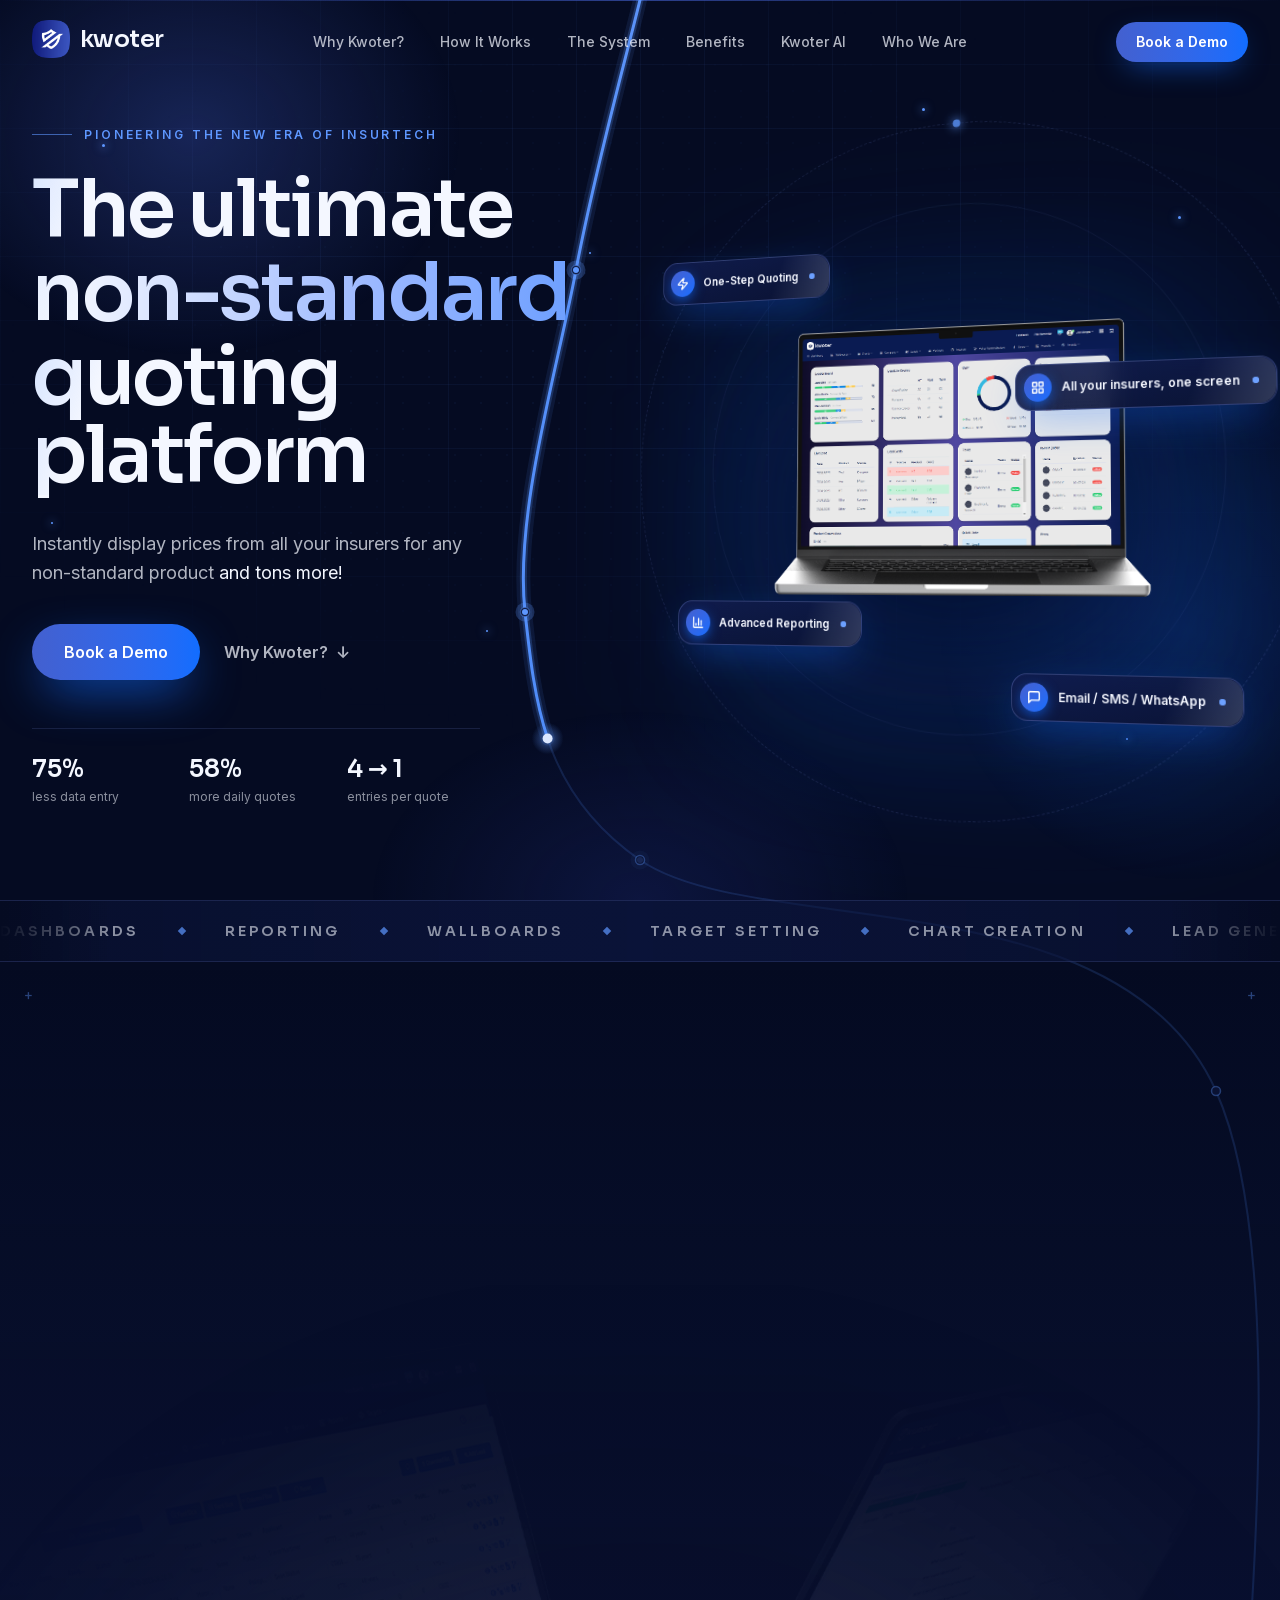
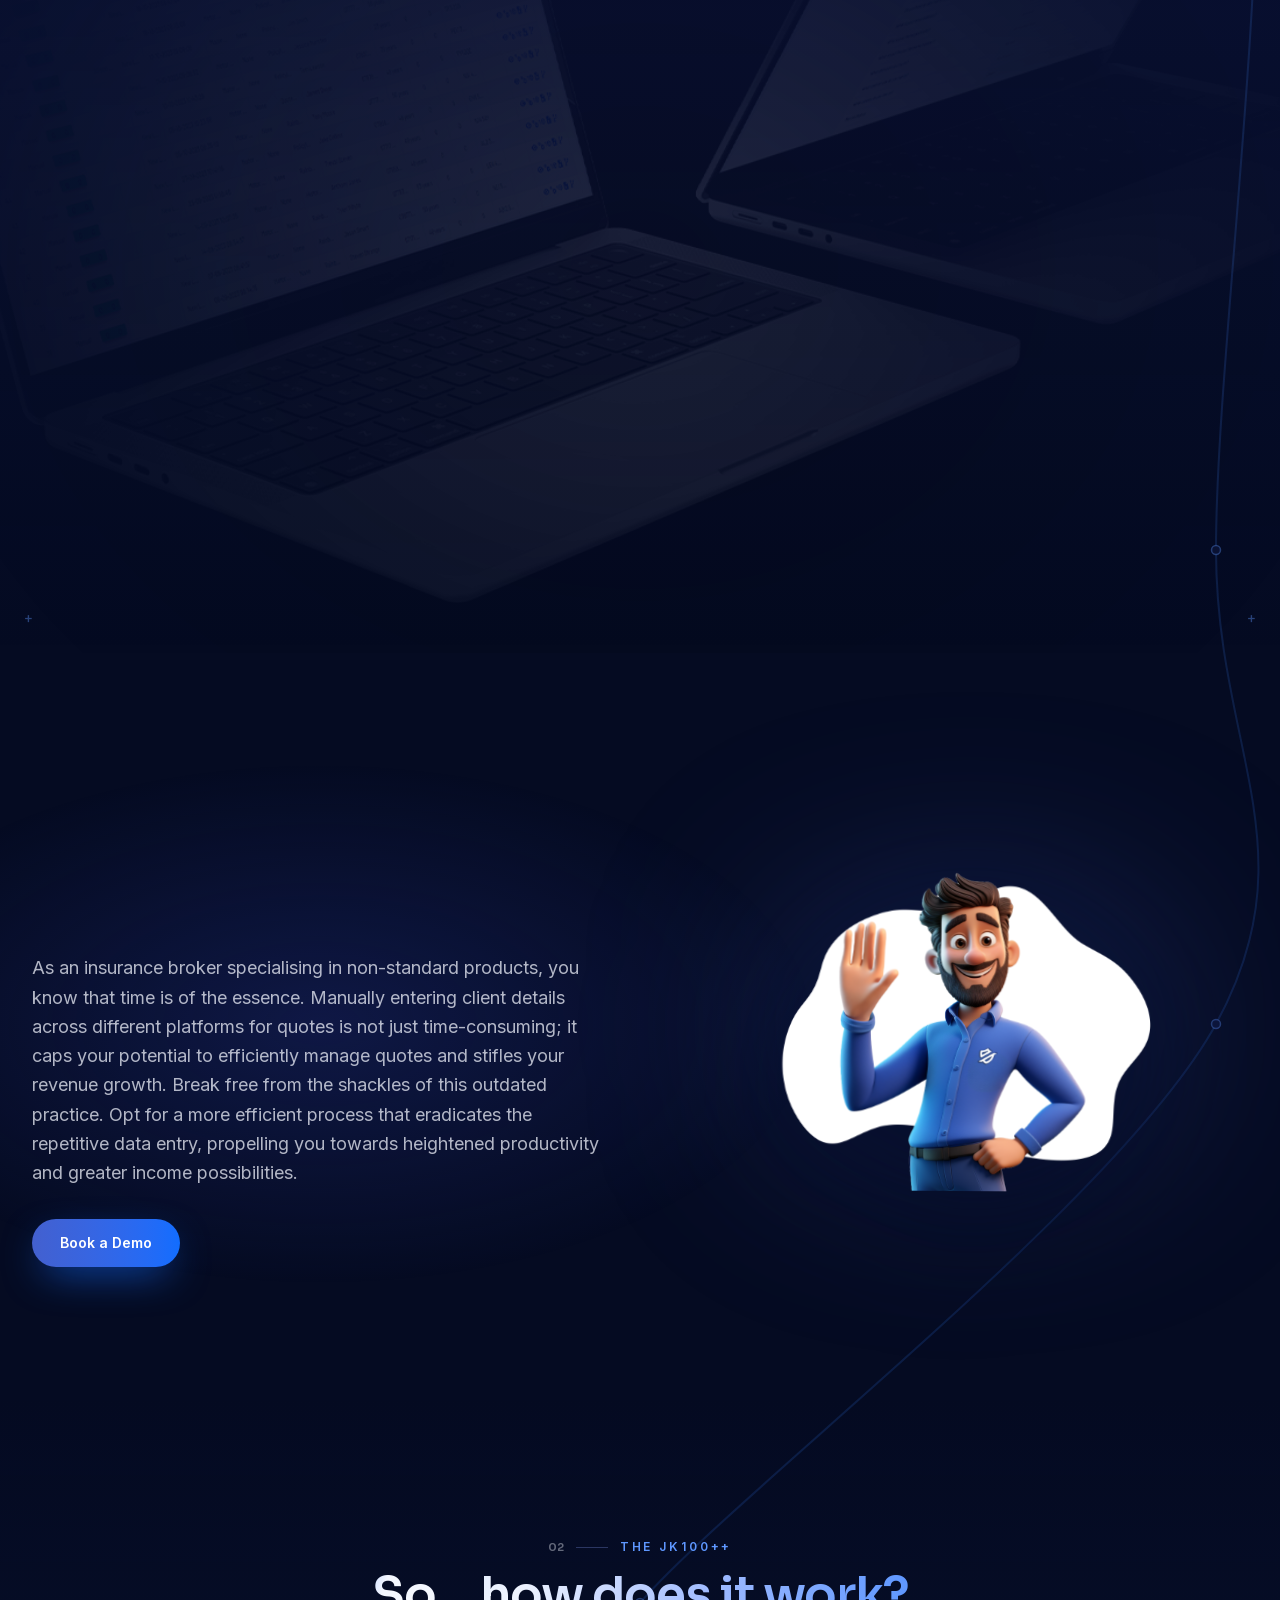
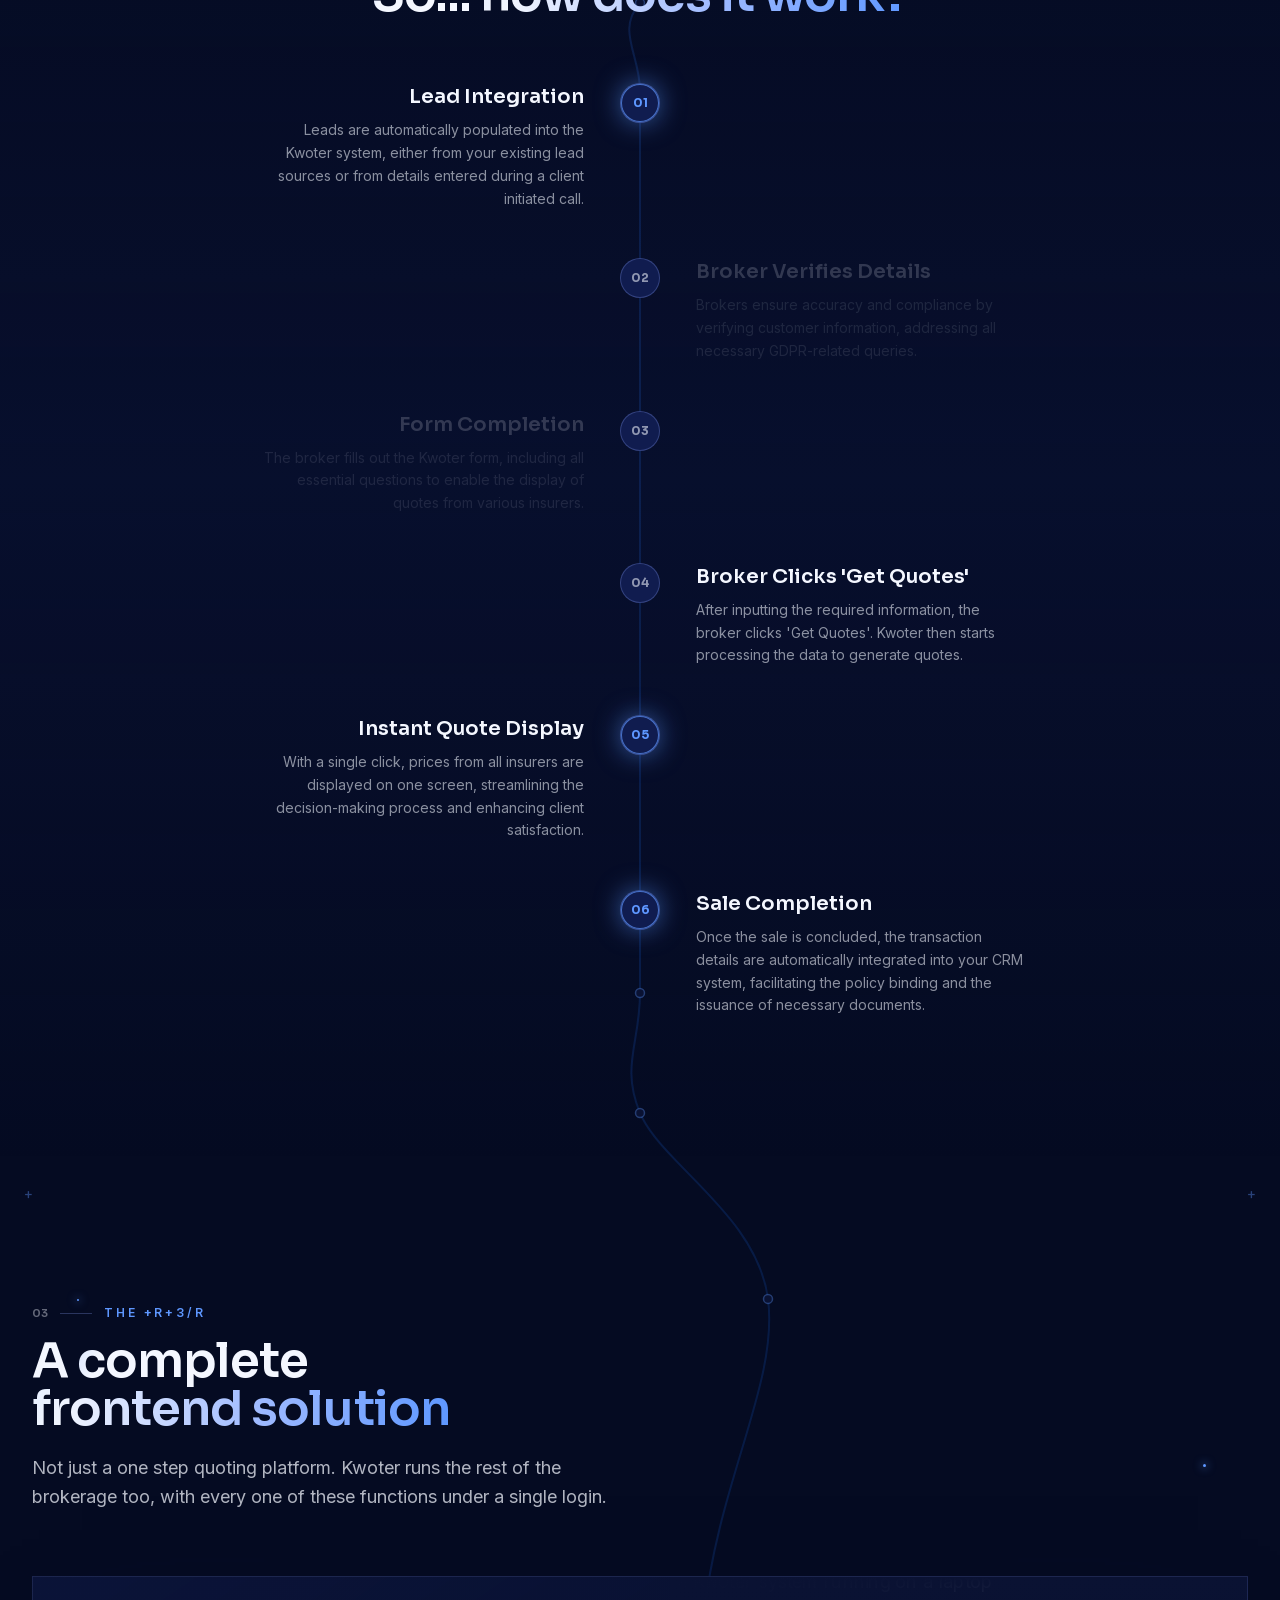
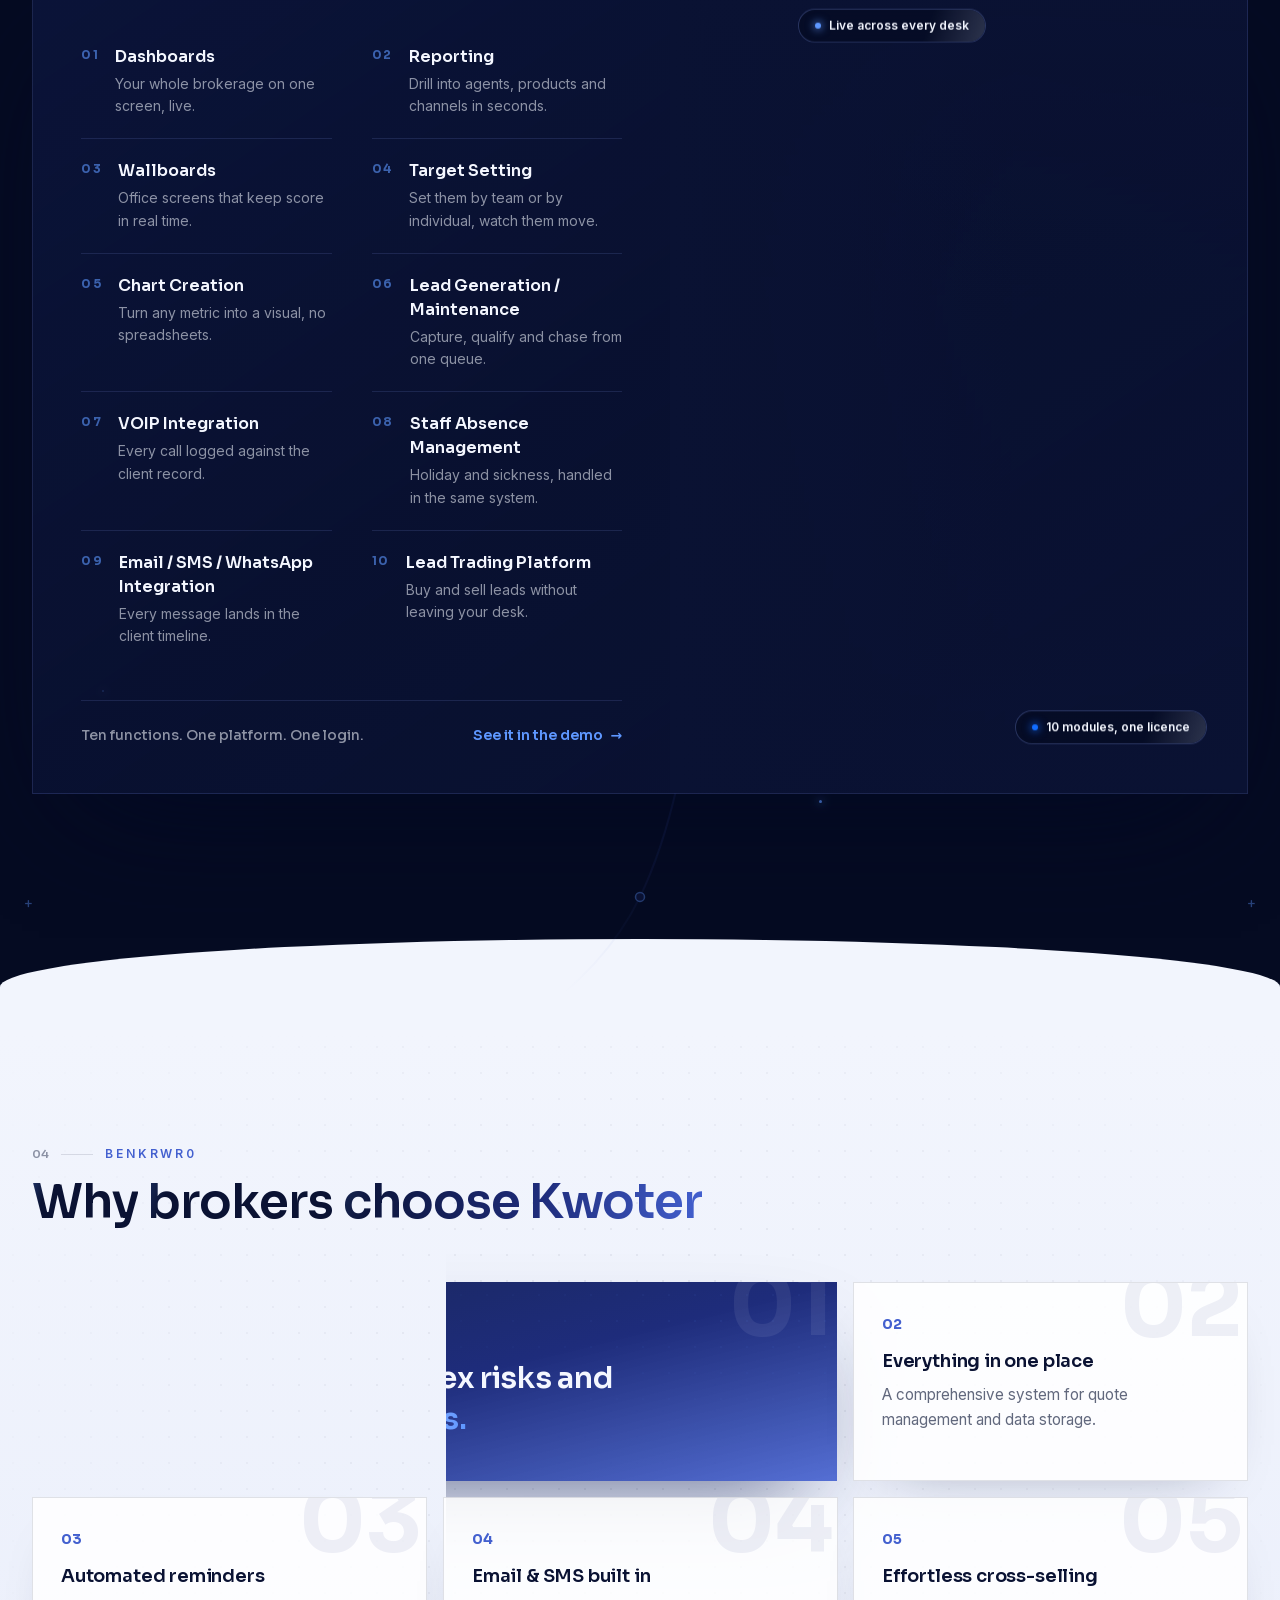
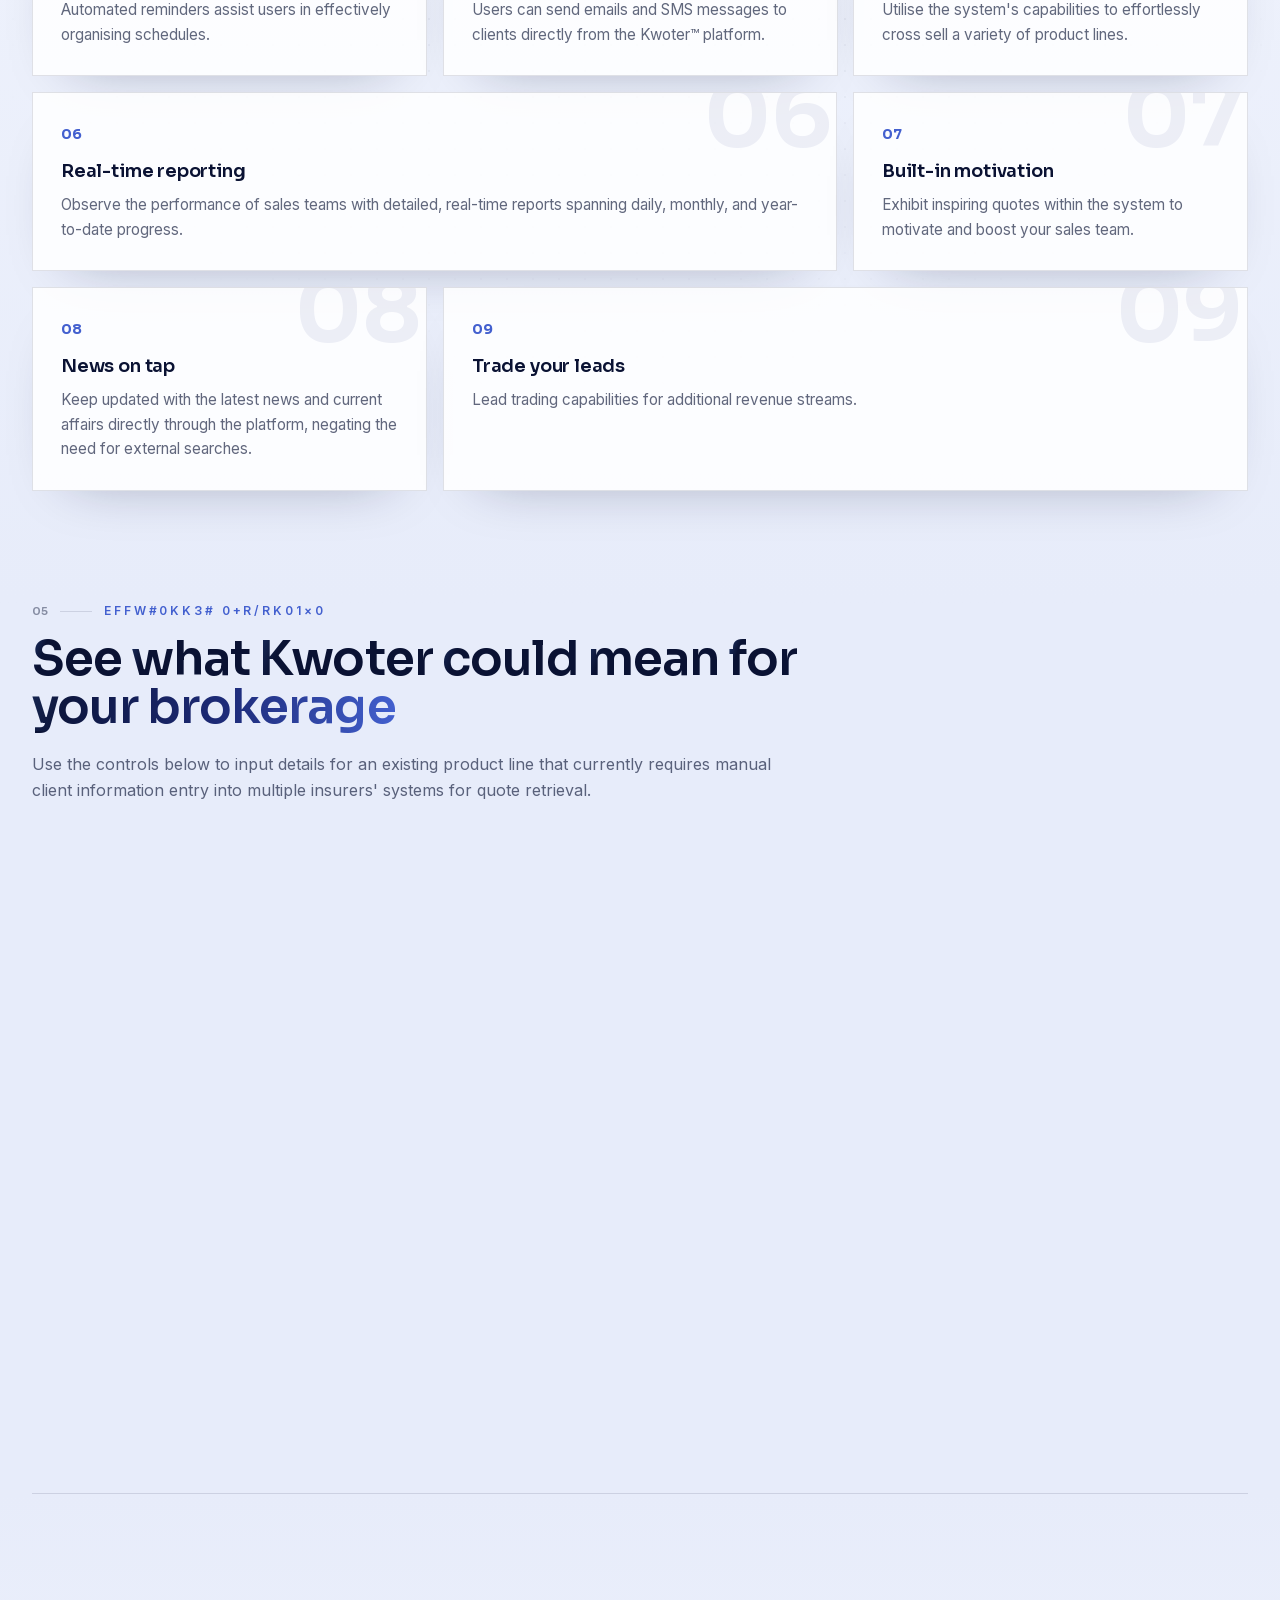
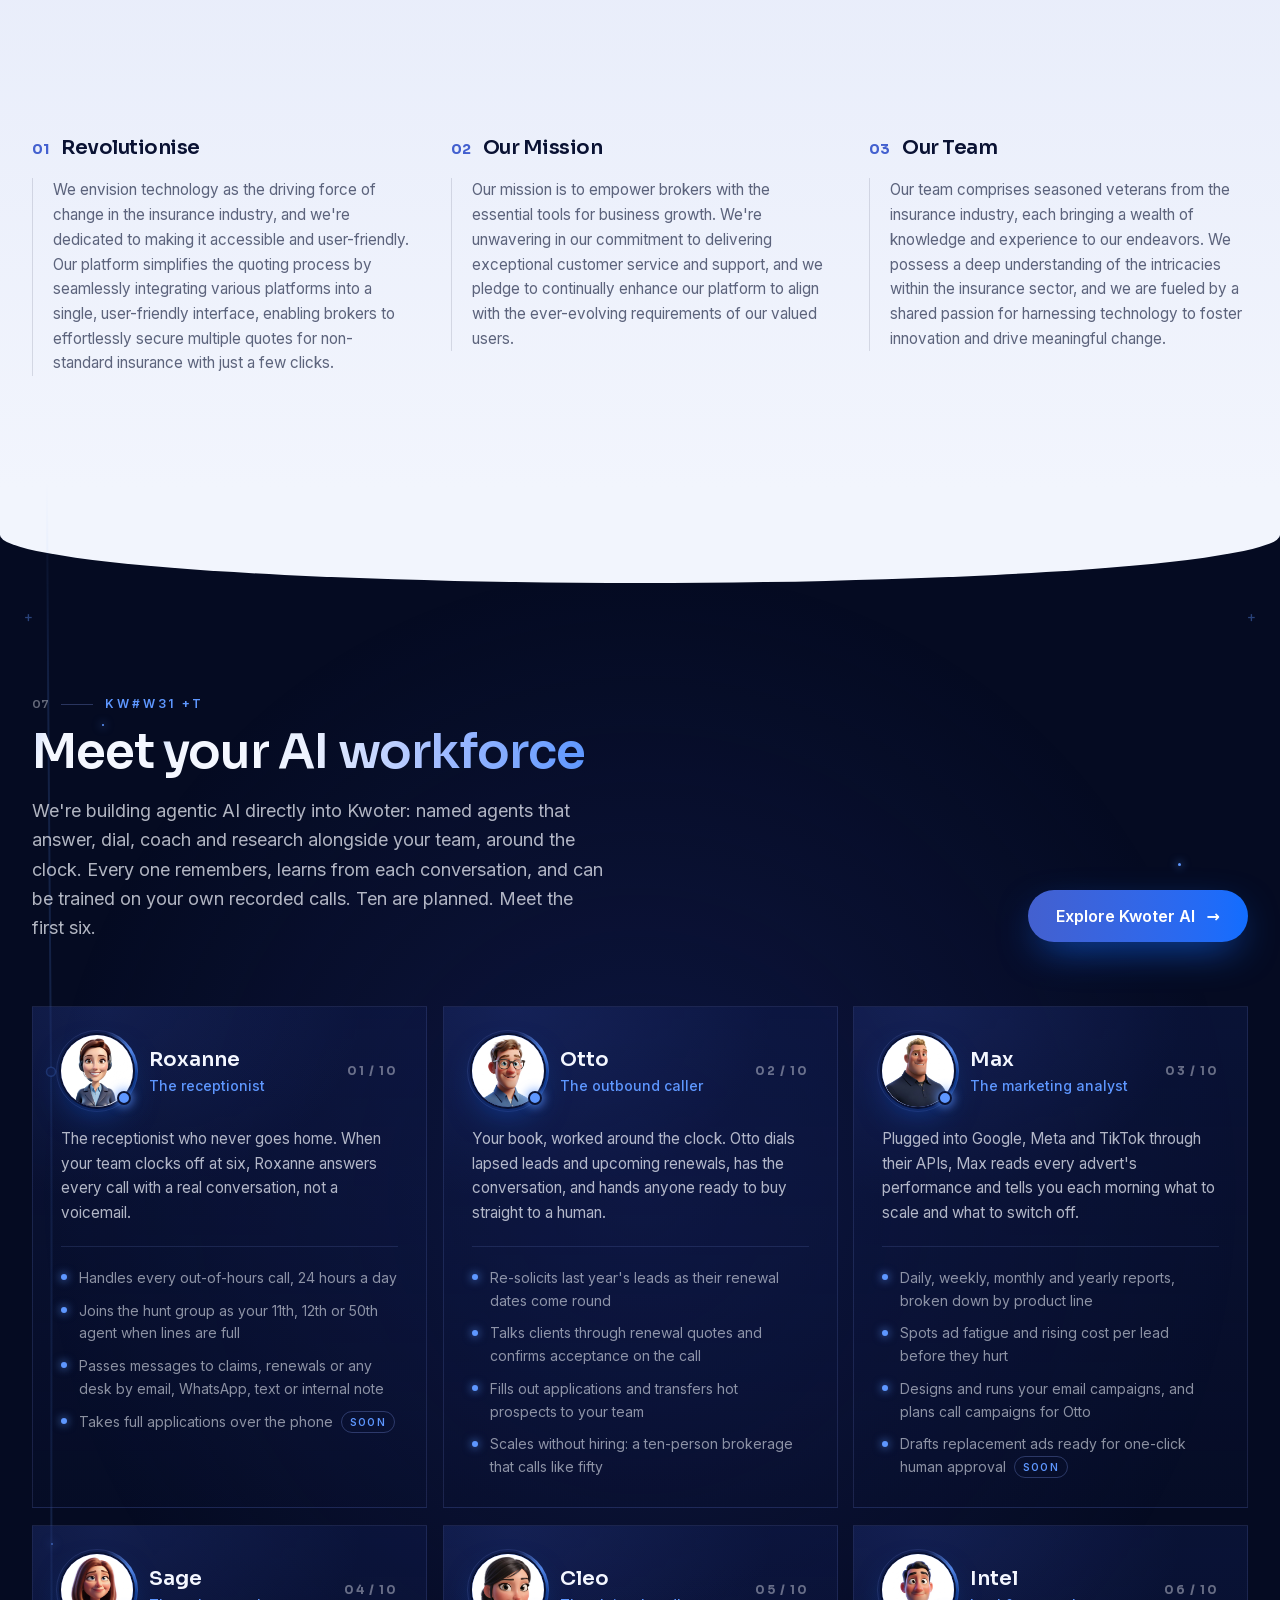
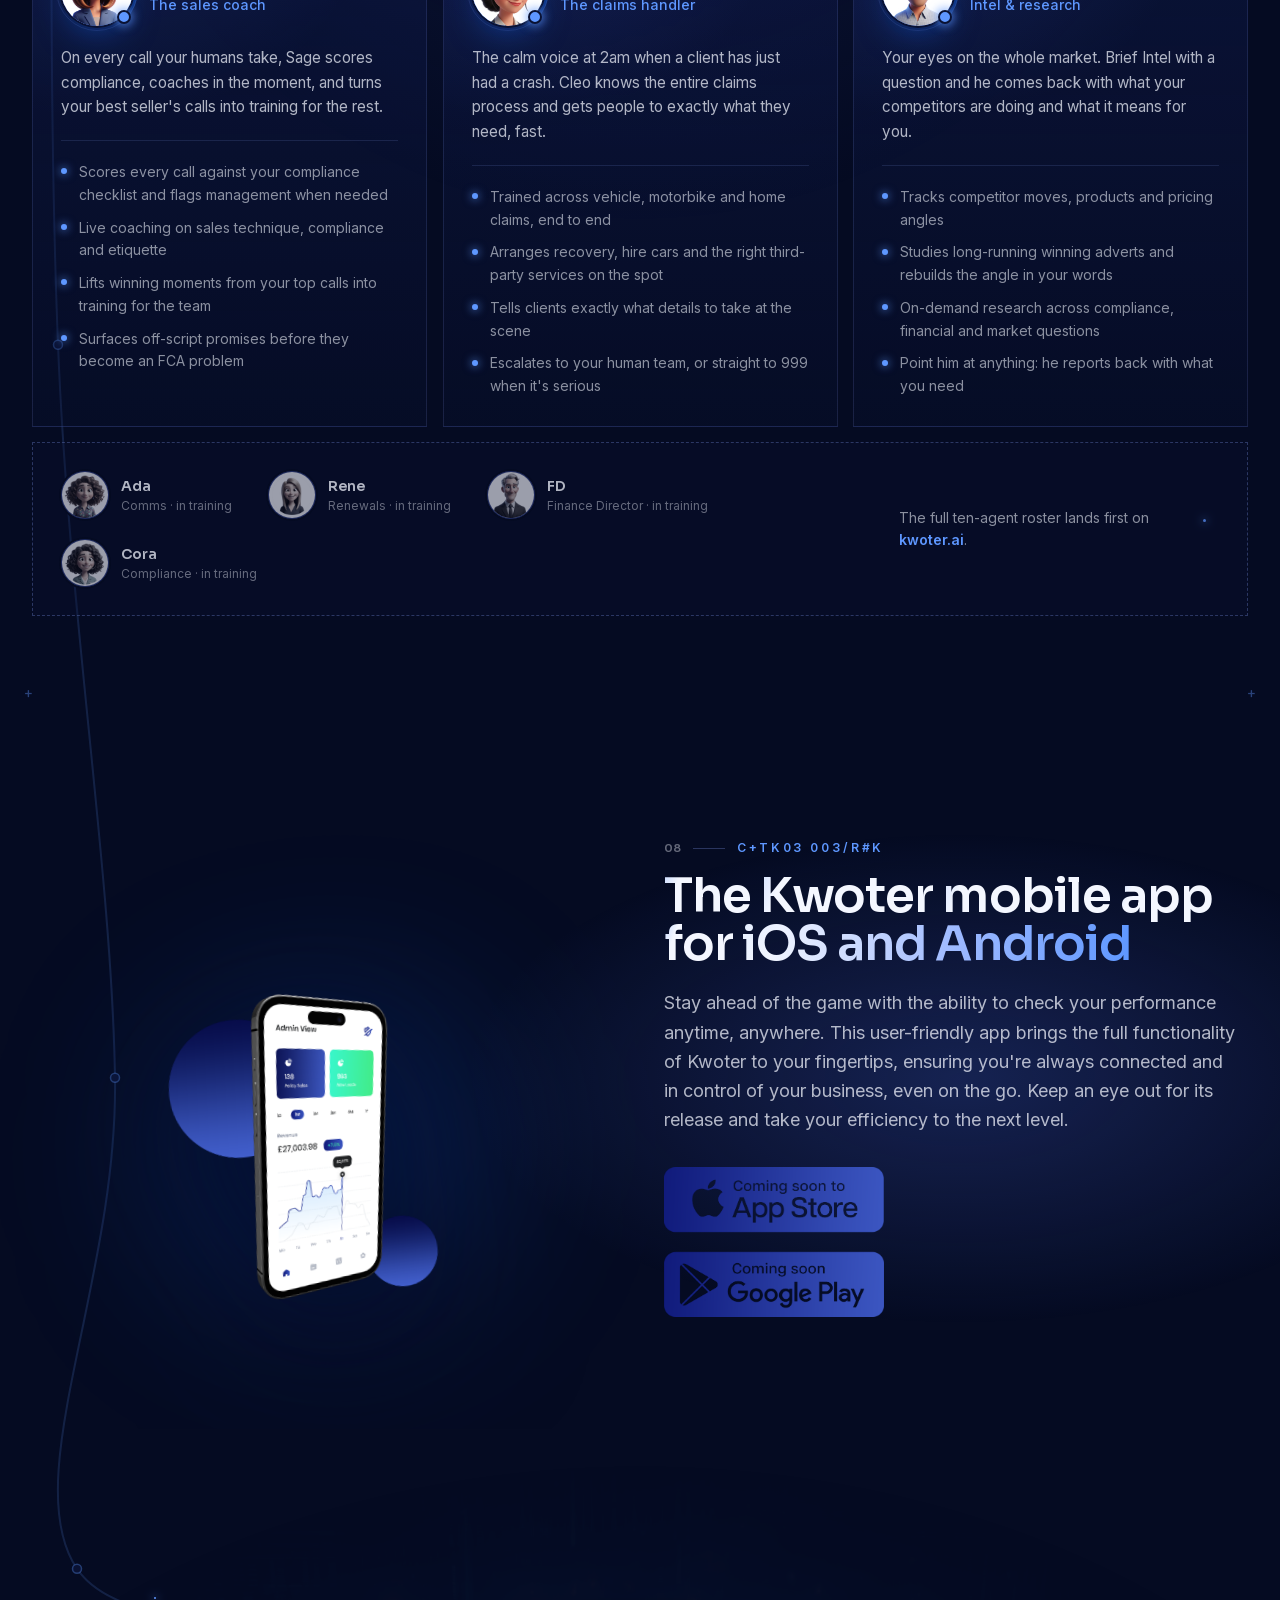
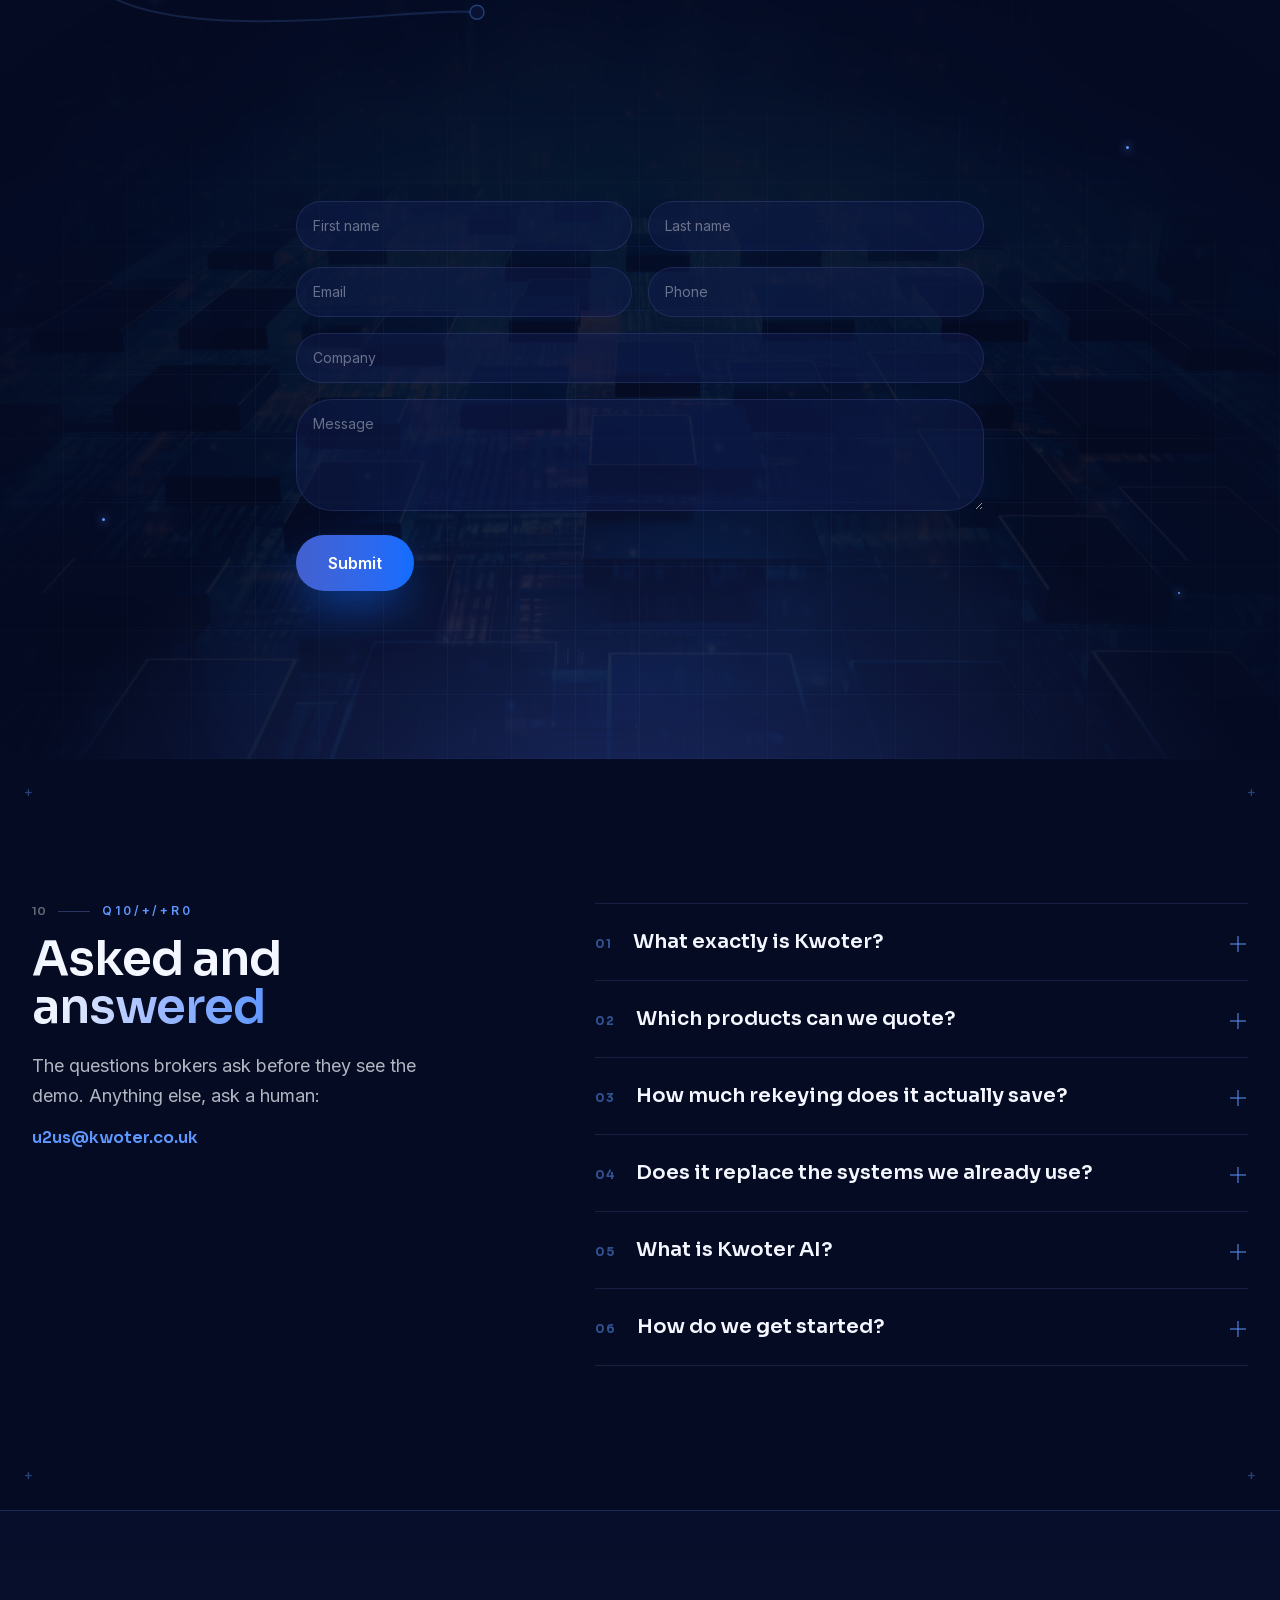
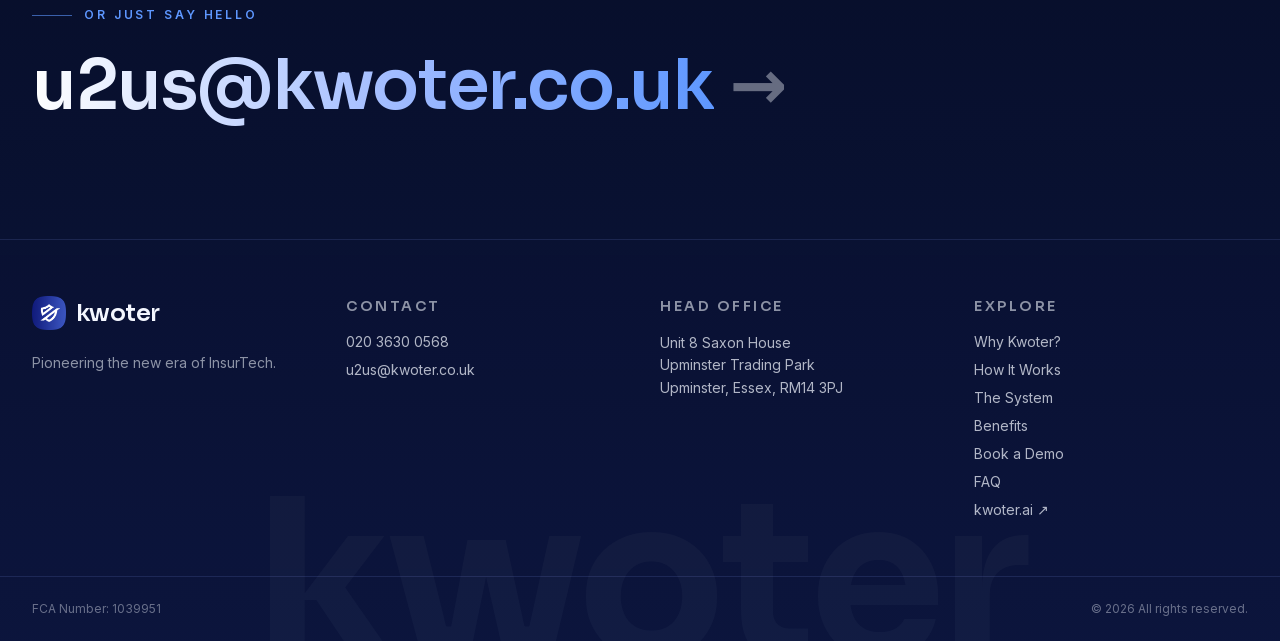
==== index.html @ 4e18cd59 "kwoter.co.uk production (root, custom domain)" ====
<!DOCTYPE html><!--wWCqx_oUIjmPUv8nlWE63--><html lang="en-GB" class="__variable_f367f3 __variable_ce197d"><head><meta charSet="utf-8"/><meta name="viewport" content="width=device-width, initial-scale=1"/><link rel="preload" href="/_next/static/media/e4af272ccee01ff0-s.p.woff2" as="font" crossorigin="" type="font/woff2"/><link rel="preload" href="/_next/static/media/f3f7e95f2dbc4fe4-s.p.woff2" as="font" crossorigin="" type="font/woff2"/><link rel="preload" as="image" href="/media/kwoter-mark.png"/><link rel="preload" as="image" href="/media/macbook-dashboard.png"/><link rel="preload" as="image" href="/avatars/roxanne.jpg"/><link rel="preload" as="image" href="/avatars/otto.jpg"/><link rel="preload" as="image" href="/avatars/max.jpg"/><link rel="preload" as="image" href="/avatars/sage.jpg"/><link rel="preload" as="image" href="/avatars/cleo.jpg"/><link rel="preload" as="image" href="/avatars/intel.jpg"/><link rel="preload" as="image" href="/avatars/ada.jpg"/><link rel="preload" as="image" href="/avatars/rene.jpg"/><link rel="stylesheet" href="/_next/static/css/87263e45968cf586.css" data-precedence="next"/><link rel="preload" as="script" fetchPriority="low" href="/_next/static/chunks/webpack-af6f9301b4323e82.js"/><script src="/_next/static/chunks/4bd1b696-c023c6e3521b1417.js" async=""></script><script src="/_next/static/chunks/255-eb4aecc3ff015961.js" async=""></script><script src="/_next/static/chunks/main-app-cf5dfb2c17f21a31.js" async=""></script><script src="/_next/static/chunks/647-b6647f91dc5e4ba5.js" async=""></script><script src="/_next/static/chunks/app/layout-932b9f93052723c4.js" async=""></script><script src="/_next/static/chunks/395-b0b0eaa0bcc66187.js" async=""></script><script src="/_next/static/chunks/app/page-e95e180d77786b33.js" async=""></script><link rel="preload" as="image" href="/avatars/fd.jpg"/><link rel="preload" as="image" href="/avatars/cora.jpg"/><meta name="next-size-adjust" content=""/><title>Kwoter - Pioneering The New Era of InsurTech | Non-Standard Insurance Quoting Platform</title><meta name="description" content="Instantly display prices from all your insurers for any non-standard product. One-step quoting, advanced reporting, enhanced communication and target setting for insurance brokers."/><meta property="og:title" content="Kwoter - The Ultimate Non-Standard Quoting Platform"/><meta property="og:description" content="Instantly display prices from all your insurers for any non-standard product."/><meta property="og:image" content="https://www.kwoter.co.uk/media/og-banner.png"/><meta name="twitter:card" content="summary_large_image"/><meta name="twitter:title" content="Kwoter - The Ultimate Non-Standard Quoting Platform"/><meta name="twitter:description" content="Instantly display prices from all your insurers for any non-standard product."/><meta name="twitter:image" content="https://www.kwoter.co.uk/media/og-banner.png"/><link rel="icon" href="/icon.png?bbf5ebcccd8def58" type="image/png" sizes="256x256"/><link rel="apple-touch-icon" href="/apple-icon.png?f000c47f570ffdb4" type="image/png" sizes="180x180"/><script src="/_next/static/chunks/polyfills-42372ed130431b0a.js" noModule=""></script></head><body><div hidden=""><!--$--><!--/$--></div><main class="relative"><div class="fixed inset-0 z-[100] flex items-center justify-center overflow-hidden bg-abyss" aria-hidden="true"><div class="grid-fade absolute inset-0"></div><div class="absolute left-1/2 top-1/2 h-[120vmin] w-[120vmin] -translate-x-1/2 -translate-y-1/2 bg-[radial-gradient(circle,rgba(30,44,123,0.5),transparent_60%)]"></div><div class="absolute left-[18%] top-[12%] h-[44vmin] w-[44vmin] bg-[radial-gradient(circle,rgba(17,109,255,0.16),transparent_65%)]" style="opacity:0"></div><div class="absolute bottom-[10%] right-[16%] h-[40vmin] w-[40vmin] bg-[radial-gradient(circle,rgba(94,151,255,0.12),transparent_65%)]" style="opacity:0"></div><div class="font-display absolute inset-8 hidden text-sm text-royal-2/30 select-none sm:block"><span class="absolute left-0 top-0">+</span><span class="absolute right-0 top-0">+</span><span class="absolute bottom-0 left-0">+</span><span class="absolute bottom-0 right-0">+</span></div><div class="relative flex flex-col items-center"><div class="relative mb-7" style="opacity:0;transform:scale(0.7)"><span class="absolute -inset-5 rounded-full border border-line"></span><span class="absolute -inset-5 rounded-full bg-[conic-gradient(from_0deg,transparent_5%,rgba(94,151,255,0.9)_14%,rgba(17,109,255,0.35)_24%,transparent_38%)]"></span><span class="absolute -inset-12 rounded-full bg-[radial-gradient(circle,rgba(67,96,207,0.35),transparent_70%)]"></span><img alt="Kwoter" width="84" height="84" decoding="async" data-nimg="1" class="relative rounded-[26%] shadow-[0_18px_50px_-12px_rgba(17,109,255,0.65)]" style="color:transparent" src="/media/kwoter-mark.png"/></div><span class="font-display flex text-[2rem] font-semibold tracking-tight text-frost"><span style="opacity:0;transform:translateY(14px)">k</span><span style="opacity:0;transform:translateY(14px)">w</span><span style="opacity:0;transform:translateY(14px)">o</span><span style="opacity:0;transform:translateY(14px)">t</span><span style="opacity:0;transform:translateY(14px)">e</span><span style="opacity:0;transform:translateY(14px)">r</span></span><p class="mt-3 text-[0.65rem] font-semibold uppercase tracking-[0.3em] text-frost-40" style="opacity:0">Insurance people, building insurance technology</p><div class="mt-8 w-64" style="opacity:0;transform:translateY(8px)"><div class="mb-2 flex items-baseline justify-between"><span class="text-[0.58rem] font-semibold uppercase tracking-[0.28em] text-frost-40">Initialising the platform</span><span class="font-display text-xs font-semibold tabular-nums text-royal-2">0%</span></div><div class="relative h-[5px] rounded-full bg-white/[0.07] shadow-[inset_0_0_0_1px_rgba(255,255,255,0.08)]"><span aria-hidden="true" class="absolute left-1/4 top-1/2 h-[3px] w-px -translate-y-1/2 bg-white/12"></span><span aria-hidden="true" class="absolute left-1/2 top-1/2 h-[3px] w-px -translate-y-1/2 bg-white/12"></span><span aria-hidden="true" class="absolute left-3/4 top-1/2 h-[3px] w-px -translate-y-1/2 bg-white/12"></span><div class="absolute inset-y-0 left-0 overflow-hidden rounded-full bg-gradient-to-r from-royal via-electric to-royal-2 shadow-[0_0_16px_rgba(94,151,255,0.5)]" style="width:0%"><span aria-hidden="true" class="absolute inset-y-0 w-12 bg-gradient-to-r from-transparent via-white/40 to-transparent"></span></div><span aria-hidden="true" class="absolute top-1/2 h-2.5 w-2.5 -translate-x-1/2 -translate-y-1/2 rounded-full bg-[#dbe7ff] shadow-[0_0_14px_4px_rgba(94,151,255,0.85)]" style="left:0%"></span></div></div></div></div><div aria-hidden="true" class="fixed inset-0 -z-10 overflow-hidden"><div class="animate-aurora-a absolute -left-[15%] -top-[20%] h-[70vh] w-[60vw] rounded-full bg-[radial-gradient(closest-side,rgba(67,96,207,0.3),transparent_70%)]"></div><div class="animate-aurora-b absolute -right-[20%] top-[30%] h-[80vh] w-[55vw] rounded-full bg-[radial-gradient(closest-side,rgba(17,109,255,0.18),transparent_70%)]"></div><div class="absolute -bottom-[30%] left-[20%] h-[60vh] w-[60vw] rounded-full bg-[radial-gradient(closest-side,rgba(30,44,123,0.32),transparent_70%)]"></div></div><div aria-hidden="true" class="fixed inset-x-0 top-0 z-[60] h-[2px] origin-left bg-gradient-to-r from-royal via-electric to-royal-2" style="transform:scaleX(0)"></div><nav aria-label="Chapters" class="fixed right-5 top-1/2 z-40 hidden -translate-y-1/2 flex-col items-end gap-3 transition-opacity duration-500 xl:flex pointer-events-none opacity-0"><a href="#why-kwoter" aria-label="01 Why Kwoter?" class="group flex items-center justify-end gap-3 py-0.5"><span class="font-display whitespace-nowrap text-[0.62rem] font-semibold uppercase tracking-[0.18em] transition-all duration-300 [transition-timing-function:var(--ease-fluid)] translate-x-2 opacity-0 group-hover:translate-x-0 group-hover:opacity-100 text-frost-40">01<!-- --> · <!-- -->Why Kwoter?</span><span class="h-1.5 w-1.5 rounded-full transition-all duration-300 bg-frost-40/40 group-hover:bg-frost-40"></span></a><a href="#how-it-works" aria-label="02 How It Works" class="group flex items-center justify-end gap-3 py-0.5"><span class="font-display whitespace-nowrap text-[0.62rem] font-semibold uppercase tracking-[0.18em] transition-all duration-300 [transition-timing-function:var(--ease-fluid)] translate-x-2 opacity-0 group-hover:translate-x-0 group-hover:opacity-100 text-frost-40">02<!-- --> · <!-- -->How It Works</span><span class="h-1.5 w-1.5 rounded-full transition-all duration-300 bg-frost-40/40 group-hover:bg-frost-40"></span></a><a href="#the-system" aria-label="03 The System" class="group flex items-center justify-end gap-3 py-0.5"><span class="font-display whitespace-nowrap text-[0.62rem] font-semibold uppercase tracking-[0.18em] transition-all duration-300 [transition-timing-function:var(--ease-fluid)] translate-x-2 opacity-0 group-hover:translate-x-0 group-hover:opacity-100 text-frost-40">03<!-- --> · <!-- -->The System</span><span class="h-1.5 w-1.5 rounded-full transition-all duration-300 bg-frost-40/40 group-hover:bg-frost-40"></span></a><a href="#benefits" aria-label="04 Benefits" class="group flex items-center justify-end gap-3 py-0.5"><span class="font-display whitespace-nowrap text-[0.62rem] font-semibold uppercase tracking-[0.18em] transition-all duration-300 [transition-timing-function:var(--ease-fluid)] translate-x-2 opacity-0 group-hover:translate-x-0 group-hover:opacity-100 text-frost-40">04<!-- --> · <!-- -->Benefits</span><span class="h-1.5 w-1.5 rounded-full transition-all duration-300 bg-frost-40/40 group-hover:bg-frost-40"></span></a><a href="#efficiency-calculator" aria-label="05 Calculator" class="group flex items-center justify-end gap-3 py-0.5"><span class="font-display whitespace-nowrap text-[0.62rem] font-semibold uppercase tracking-[0.18em] transition-all duration-300 [transition-timing-function:var(--ease-fluid)] translate-x-2 opacity-0 group-hover:translate-x-0 group-hover:opacity-100 text-frost-40">05<!-- --> · <!-- -->Calculator</span><span class="h-1.5 w-1.5 rounded-full transition-all duration-300 bg-frost-40/40 group-hover:bg-frost-40"></span></a><a href="#who-we-are" aria-label="06 Who We Are" class="group flex items-center justify-end gap-3 py-0.5"><span class="font-display whitespace-nowrap text-[0.62rem] font-semibold uppercase tracking-[0.18em] transition-all duration-300 [transition-timing-function:var(--ease-fluid)] translate-x-2 opacity-0 group-hover:translate-x-0 group-hover:opacity-100 text-frost-40">06<!-- --> · <!-- -->Who We Are</span><span class="h-1.5 w-1.5 rounded-full transition-all duration-300 bg-frost-40/40 group-hover:bg-frost-40"></span></a><a href="#kwoter-ai" aria-label="07 Kwoter AI" class="group flex items-center justify-end gap-3 py-0.5"><span class="font-display whitespace-nowrap text-[0.62rem] font-semibold uppercase tracking-[0.18em] transition-all duration-300 [transition-timing-function:var(--ease-fluid)] translate-x-2 opacity-0 group-hover:translate-x-0 group-hover:opacity-100 text-frost-40">07<!-- --> · <!-- -->Kwoter AI</span><span class="h-1.5 w-1.5 rounded-full transition-all duration-300 bg-frost-40/40 group-hover:bg-frost-40"></span></a><a href="#coming-soon" aria-label="08 Coming Soon" class="group flex items-center justify-end gap-3 py-0.5"><span class="font-display whitespace-nowrap text-[0.62rem] font-semibold uppercase tracking-[0.18em] transition-all duration-300 [transition-timing-function:var(--ease-fluid)] translate-x-2 opacity-0 group-hover:translate-x-0 group-hover:opacity-100 text-frost-40">08<!-- --> · <!-- -->Coming Soon</span><span class="h-1.5 w-1.5 rounded-full transition-all duration-300 bg-frost-40/40 group-hover:bg-frost-40"></span></a><a href="#book-a-demo" aria-label="09 Book a Demo" class="group flex items-center justify-end gap-3 py-0.5"><span class="font-display whitespace-nowrap text-[0.62rem] font-semibold uppercase tracking-[0.18em] transition-all duration-300 [transition-timing-function:var(--ease-fluid)] translate-x-2 opacity-0 group-hover:translate-x-0 group-hover:opacity-100 text-frost-40">09<!-- --> · <!-- -->Book a Demo</span><span class="h-1.5 w-1.5 rounded-full transition-all duration-300 bg-frost-40/40 group-hover:bg-frost-40"></span></a><a href="#faq" aria-label="10 Questions" class="group flex items-center justify-end gap-3 py-0.5"><span class="font-display whitespace-nowrap text-[0.62rem] font-semibold uppercase tracking-[0.18em] transition-all duration-300 [transition-timing-function:var(--ease-fluid)] translate-x-2 opacity-0 group-hover:translate-x-0 group-hover:opacity-100 text-frost-40">10<!-- --> · <!-- -->Questions</span><span class="h-1.5 w-1.5 rounded-full transition-all duration-300 bg-frost-40/40 group-hover:bg-frost-40"></span></a></nav><header class="fixed inset-x-0 top-0 z-50 transition-all duration-500 border-b border-transparent py-5" style="opacity:0;transform:translateY(-80px)"><div class="mx-auto flex max-w-7xl items-center justify-between px-5 lg:px-8"><a href="#top" aria-label="Kwoter home"><span class="inline-flex items-center gap-2.5"><img alt="" width="38" height="38" decoding="async" data-nimg="1" class="rounded-[26%]" style="color:transparent" src="/media/kwoter-mark.png"/><span class="font-display text-[1.45rem] font-semibold tracking-tight text-frost">kwoter</span></span></a><nav class="hidden items-center gap-1 lg:flex"><a href="#why-kwoter" class="rounded-full px-4 py-2 text-sm font-medium text-frost-72 transition hover:bg-white/5 hover:text-frost">Why Kwoter?</a><a href="#how-it-works" class="rounded-full px-4 py-2 text-sm font-medium text-frost-72 transition hover:bg-white/5 hover:text-frost">How It Works</a><a href="#the-system" class="rounded-full px-4 py-2 text-sm font-medium text-frost-72 transition hover:bg-white/5 hover:text-frost">The System</a><a href="#benefits" class="rounded-full px-4 py-2 text-sm font-medium text-frost-72 transition hover:bg-white/5 hover:text-frost">Benefits</a><a href="#kwoter-ai" class="rounded-full px-4 py-2 text-sm font-medium text-frost-72 transition hover:bg-white/5 hover:text-frost">Kwoter AI</a><a href="#who-we-are" class="rounded-full px-4 py-2 text-sm font-medium text-frost-72 transition hover:bg-white/5 hover:text-frost">Who We Are</a></nav><div class="hidden lg:block"><a href="#book-a-demo" class="group inline-flex items-center rounded-full bg-gradient-to-r from-royal to-electric px-5 py-2.5 text-sm font-semibold text-white shadow-[0_10px_30px_-10px_rgba(17,109,255,0.7)] transition hover:brightness-110"><span class="btn-swap" data-text="Book a Demo"><span>Book a Demo</span></span></a></div><button class="rounded-md p-2 text-frost lg:hidden" aria-label="Toggle menu"><svg xmlns="http://www.w3.org/2000/svg" width="26" height="26" viewBox="0 0 24 24" fill="none" stroke="currentColor" stroke-width="2" stroke-linecap="round" stroke-linejoin="round" class="lucide lucide-menu"><line x1="4" x2="20" y1="12" y2="12"></line><line x1="4" x2="20" y1="6" y2="6"></line><line x1="4" x2="20" y1="18" y2="18"></line></svg></button></div></header><section id="top" class="relative flex min-h-[100svh] items-center overflow-hidden pb-16 pt-32 lg:pt-24"><div data-flow="0.4" aria-hidden="true" class="absolute left-[45%] top-[30%] hidden h-0 w-0 lg:block"></div><div data-flow="0.7" aria-hidden="true" class="absolute left-[41%] top-[68%] hidden h-0 w-0 lg:block"></div><div class="absolute inset-0 -z-10"><div class="grid-fade absolute inset-0"></div><div class="dots-dark absolute inset-0 opacity-40 [mask-image:radial-gradient(ellipse_70%_60%_at_50%_40%,black,transparent_75%)]"></div><div class="absolute inset-x-0 top-0 h-px bg-gradient-to-r from-transparent via-royal/60 to-transparent"></div></div><div aria-hidden="true" class="pointer-events-none absolute inset-0 hidden lg:block"><span class="twinkle absolute rounded-full bg-royal-2" style="top:16%;left:8%;width:3px;height:3px;animation-delay:0s;box-shadow:0 0 8px 1px rgba(94,151,255,0.6)"></span><span class="twinkle absolute rounded-full bg-royal-2" style="top:28%;left:46%;width:2px;height:2px;animation-delay:1.4s;box-shadow:0 0 8px 1px rgba(94,151,255,0.6)"></span><span class="twinkle absolute rounded-full bg-royal-2" style="top:12%;left:72%;width:3px;height:3px;animation-delay:2.2s;box-shadow:0 0 8px 1px rgba(94,151,255,0.6)"></span><span class="twinkle absolute rounded-full bg-royal-2" style="top:58%;left:4%;width:2px;height:2px;animation-delay:0.6s;box-shadow:0 0 8px 1px rgba(94,151,255,0.6)"></span><span class="twinkle absolute rounded-full bg-royal-2" style="top:70%;left:38%;width:2px;height:2px;animation-delay:2.8s;box-shadow:0 0 8px 1px rgba(94,151,255,0.6)"></span><span class="twinkle absolute rounded-full bg-royal-2" style="top:24%;left:92%;width:3px;height:3px;animation-delay:1.9s;box-shadow:0 0 8px 1px rgba(94,151,255,0.6)"></span><span class="twinkle absolute rounded-full bg-royal-2" style="top:82%;left:88%;width:2px;height:2px;animation-delay:3.4s;box-shadow:0 0 8px 1px rgba(94,151,255,0.6)"></span></div><div class="relative z-[2] mx-auto grid w-full max-w-7xl items-center gap-14 px-5 lg:grid-cols-[1.02fr_0.98fr] lg:gap-6 lg:px-8"><div class="relative z-10" style="opacity:1;transform:none"><p class="mb-7 flex items-center gap-3 text-xs font-semibold uppercase tracking-[0.24em] text-royal-2" style="opacity:0;transform:translateY(16px)"><span class="h-px w-10 bg-royal-2/60" aria-hidden="true"></span>Pioneering the new era of InsurTech</p><h1 class="shimmer-go font-display text-[clamp(2.9rem,6.2vw,5.3rem)] font-semibold leading-[0.98] tracking-[-0.03em]"><span class="block overflow-hidden pb-[0.08em]"><span data-shimmer="The ultimate" class="shimmer-word block " style="animation-delay:2.7s;transform:translateY(110%)">The ultimate</span></span><span class="block overflow-hidden pb-[0.08em]"><span data-shimmer="non-standard" class="shimmer-word block text-gradient" style="animation-delay:2.8800000000000003s;transform:translateY(110%)">non-standard</span></span><span class="block overflow-hidden pb-[0.08em]"><span data-shimmer="quoting platform" class="shimmer-word block " style="animation-delay:3.06s;transform:translateY(110%)">quoting platform</span></span></h1><p class="mt-7 max-w-md text-lg leading-relaxed text-frost-72" style="opacity:0;transform:translateY(18px)">Instantly display prices from all your insurers for any non-standard product<!-- --> <span class="text-frost">and tons more!</span></p><div class="mt-9 flex flex-wrap items-center gap-4" style="opacity:0;transform:translateY(18px)"><div style="display:inline-block;transform:none"><a href="#book-a-demo" class="group inline-flex items-center rounded-full bg-gradient-to-r from-royal to-electric px-8 py-4 text-base font-semibold text-white shadow-[0_18px_50px_-12px_rgba(17,109,255,0.8)] transition hover:brightness-110"><span class="btn-swap" data-text="Book a Demo"><span>Book a Demo</span></span></a></div><a href="#why-kwoter" class="group inline-flex items-center gap-2 px-2 py-4 text-base font-semibold text-frost-72 transition hover:text-frost"><span class="link-underline">Why Kwoter?</span><span class="transition-transform duration-300 group-hover:translate-y-0.5">↓</span></a></div><dl class="hairline-t mt-12 grid max-w-md grid-cols-3 gap-6 pt-6" style="opacity:0"><div><dt class="sr-only">less data entry</dt><dd class="font-display text-2xl font-semibold text-frost"><span>0<!-- -->%</span></dd><dd class="mt-1 text-xs leading-snug text-frost-56">less data entry</dd></div><div><dt class="sr-only">more daily quotes</dt><dd class="font-display text-2xl font-semibold text-frost"><span>0<!-- -->%</span></dd><dd class="mt-1 text-xs leading-snug text-frost-56">more daily quotes</dd></div><div><dt class="sr-only">entries per quote</dt><dd class="font-display text-2xl font-semibold text-frost"><span>4 → <!-- -->4</span></dd><dd class="mt-1 text-xs leading-snug text-frost-56">entries per quote</dd></div></dl></div><div class="relative z-0 [perspective:1400px]" style="opacity:0;transform:translateX(90px)"><div class="relative" style="transform:rotateX(4deg) rotateY(-16deg)"><div class="absolute inset-x-[8%] bottom-[6%] top-[24%] -z-10 rounded-[48px] bg-electric/25 blur-[90px]"></div><div aria-hidden="true" class="absolute left-1/2 top-1/2 -z-10 h-[120%] w-[120%] -translate-x-1/2 -translate-y-1/2"><div class="animate-spin-slow absolute inset-0 rounded-full border border-dashed border-line-strong/50"><span class="absolute left-1/2 top-0 h-2 w-2 -translate-x-1/2 -translate-y-1/2 rounded-full bg-royal-2/80 shadow-[0_0_10px_2px_rgba(94,151,255,0.5)]"></span></div><div class="absolute inset-[12%] rounded-full border border-line/50"></div></div><div style="transform:none"><div><img alt="The Kwoter quoting platform dashboard on a MacBook" width="1080" height="807" decoding="async" data-nimg="1" class="w-full drop-shadow-[0_50px_90px_rgba(2,8,35,0.85)]" style="color:transparent" src="/media/macbook-dashboard.png"/></div></div><div class="absolute hidden lg:block left-[-6%] top-[12%]" style="opacity:0;transform:translateY(24px) scale(0.85)"><div><span class="chip-sheen relative inline-flex items-center gap-2.5 overflow-hidden rounded-2xl border border-line-strong bg-gradient-to-br from-navy/90 to-abyss-2/90 py-2 pl-2 pr-4 text-xs font-semibold text-frost shadow-[0_14px_40px_-10px_rgba(17,109,255,0.45)] backdrop-blur-md" style="animation-delay:3.78s"><span class="flex h-7 w-7 items-center justify-center rounded-xl bg-gradient-to-br from-royal to-electric shadow-[0_4px_14px_-2px_rgba(17,109,255,0.8)]"><svg xmlns="http://www.w3.org/2000/svg" width="14" height="14" viewBox="0 0 24 24" fill="none" stroke="currentColor" stroke-width="2.4" stroke-linecap="round" stroke-linejoin="round" class="lucide lucide-zap text-white"><path d="M4 14a1 1 0 0 1-.78-1.63l9.9-10.2a.5.5 0 0 1 .86.46l-1.92 6.02A1 1 0 0 0 13 10h7a1 1 0 0 1 .78 1.63l-9.9 10.2a.5.5 0 0 1-.86-.46l1.92-6.02A1 1 0 0 0 11 14z"></path></svg></span>One-Step Quoting<span class="relative ml-0.5 flex h-1.5 w-1.5" aria-hidden="true"><span class="absolute inline-flex h-full w-full animate-ping rounded-full bg-royal-2 opacity-70 [animation-duration:2.6s]"></span><span class="relative inline-flex h-1.5 w-1.5 rounded-full bg-royal-2"></span></span></span></div></div><div class="absolute hidden lg:block right-[-4%] top-[34%]" style="opacity:0;transform:translateY(24px) scale(0.85)"><div><span class="chip-sheen relative inline-flex items-center gap-2.5 overflow-hidden rounded-2xl border border-line-strong bg-gradient-to-br from-navy/90 to-abyss-2/90 py-2 pl-2 pr-4 text-xs font-semibold text-frost shadow-[0_14px_40px_-10px_rgba(17,109,255,0.45)] backdrop-blur-md" style="animation-delay:3.9899999999999998s"><span class="flex h-7 w-7 items-center justify-center rounded-xl bg-gradient-to-br from-royal to-electric shadow-[0_4px_14px_-2px_rgba(17,109,255,0.8)]"><svg xmlns="http://www.w3.org/2000/svg" width="14" height="14" viewBox="0 0 24 24" fill="none" stroke="currentColor" stroke-width="2.4" stroke-linecap="round" stroke-linejoin="round" class="lucide lucide-layout-grid text-white"><rect width="7" height="7" x="3" y="3" rx="1"></rect><rect width="7" height="7" x="14" y="3" rx="1"></rect><rect width="7" height="7" x="14" y="14" rx="1"></rect><rect width="7" height="7" x="3" y="14" rx="1"></rect></svg></span>All your insurers, one screen<span class="relative ml-0.5 flex h-1.5 w-1.5" aria-hidden="true"><span class="absolute inline-flex h-full w-full animate-ping rounded-full bg-royal-2 opacity-70 [animation-duration:2.6s]"></span><span class="relative inline-flex h-1.5 w-1.5 rounded-full bg-royal-2"></span></span></span></div></div><div class="absolute hidden lg:block left-[-2%] bottom-[18%]" style="opacity:0;transform:translateY(24px) scale(0.85)"><div><span class="chip-sheen relative inline-flex items-center gap-2.5 overflow-hidden rounded-2xl border border-line-strong bg-gradient-to-br from-navy/90 to-abyss-2/90 py-2 pl-2 pr-4 text-xs font-semibold text-frost shadow-[0_14px_40px_-10px_rgba(17,109,255,0.45)] backdrop-blur-md" style="animation-delay:4.199999999999999s"><span class="flex h-7 w-7 items-center justify-center rounded-xl bg-gradient-to-br from-royal to-electric shadow-[0_4px_14px_-2px_rgba(17,109,255,0.8)]"><svg xmlns="http://www.w3.org/2000/svg" width="14" height="14" viewBox="0 0 24 24" fill="none" stroke="currentColor" stroke-width="2.4" stroke-linecap="round" stroke-linejoin="round" class="lucide lucide-chart-column text-white"><path d="M3 3v16a2 2 0 0 0 2 2h16"></path><path d="M18 17V9"></path><path d="M13 17V5"></path><path d="M8 17v-3"></path></svg></span>Advanced Reporting<span class="relative ml-0.5 flex h-1.5 w-1.5" aria-hidden="true"><span class="absolute inline-flex h-full w-full animate-ping rounded-full bg-royal-2 opacity-70 [animation-duration:2.6s]"></span><span class="relative inline-flex h-1.5 w-1.5 rounded-full bg-royal-2"></span></span></span></div></div><div class="absolute hidden lg:block right-[2%] bottom-[6%]" style="opacity:0;transform:translateY(24px) scale(0.85)"><div><span class="chip-sheen relative inline-flex items-center gap-2.5 overflow-hidden rounded-2xl border border-line-strong bg-gradient-to-br from-navy/90 to-abyss-2/90 py-2 pl-2 pr-4 text-xs font-semibold text-frost shadow-[0_14px_40px_-10px_rgba(17,109,255,0.45)] backdrop-blur-md" style="animation-delay:4.409999999999999s"><span class="flex h-7 w-7 items-center justify-center rounded-xl bg-gradient-to-br from-royal to-electric shadow-[0_4px_14px_-2px_rgba(17,109,255,0.8)]"><svg xmlns="http://www.w3.org/2000/svg" width="14" height="14" viewBox="0 0 24 24" fill="none" stroke="currentColor" stroke-width="2.4" stroke-linecap="round" stroke-linejoin="round" class="lucide lucide-message-square text-white"><path d="M21 15a2 2 0 0 1-2 2H7l-4 4V5a2 2 0 0 1 2-2h14a2 2 0 0 1 2 2z"></path></svg></span>Email / SMS / WhatsApp<span class="relative ml-0.5 flex h-1.5 w-1.5" aria-hidden="true"><span class="absolute inline-flex h-full w-full animate-ping rounded-full bg-royal-2 opacity-70 [animation-duration:2.6s]"></span><span class="relative inline-flex h-1.5 w-1.5 rounded-full bg-royal-2"></span></span></span></div></div></div></div></div><div data-flow="1" aria-hidden="true" class="absolute bottom-10 left-1/2 hidden h-0 w-0 lg:block"></div></section><div class="relative z-[2] overflow-hidden border-y border-line bg-gradient-to-r from-abyss-2/70 via-navy/50 to-abyss-2/70 py-5"><div class="animate-marquee flex w-max items-center gap-10 whitespace-nowrap"><span class="flex items-center gap-10"><span class="font-display text-sm font-semibold uppercase tracking-[0.22em] text-frost-56">Dashboards</span><span class="h-1.5 w-1.5 rotate-45 bg-royal-2/70" aria-hidden="true"></span></span><span class="flex items-center gap-10"><span class="font-display text-sm font-semibold uppercase tracking-[0.22em] text-frost-56">Reporting</span><span class="h-1.5 w-1.5 rotate-45 bg-royal-2/70" aria-hidden="true"></span></span><span class="flex items-center gap-10"><span class="font-display text-sm font-semibold uppercase tracking-[0.22em] text-frost-56">Wallboards</span><span class="h-1.5 w-1.5 rotate-45 bg-royal-2/70" aria-hidden="true"></span></span><span class="flex items-center gap-10"><span class="font-display text-sm font-semibold uppercase tracking-[0.22em] text-frost-56">Target Setting</span><span class="h-1.5 w-1.5 rotate-45 bg-royal-2/70" aria-hidden="true"></span></span><span class="flex items-center gap-10"><span class="font-display text-sm font-semibold uppercase tracking-[0.22em] text-frost-56">Chart Creation</span><span class="h-1.5 w-1.5 rotate-45 bg-royal-2/70" aria-hidden="true"></span></span><span class="flex items-center gap-10"><span class="font-display text-sm font-semibold uppercase tracking-[0.22em] text-frost-56">Lead Generation</span><span class="h-1.5 w-1.5 rotate-45 bg-royal-2/70" aria-hidden="true"></span></span><span class="flex items-center gap-10"><span class="font-display text-sm font-semibold uppercase tracking-[0.22em] text-frost-56">VOIP Integration</span><span class="h-1.5 w-1.5 rotate-45 bg-royal-2/70" aria-hidden="true"></span></span><span class="flex items-center gap-10"><span class="font-display text-sm font-semibold uppercase tracking-[0.22em] text-frost-56">Staff Absence Management</span><span class="h-1.5 w-1.5 rotate-45 bg-royal-2/70" aria-hidden="true"></span></span><span class="flex items-center gap-10"><span class="font-display text-sm font-semibold uppercase tracking-[0.22em] text-frost-56">Email / SMS / WhatsApp</span><span class="h-1.5 w-1.5 rotate-45 bg-royal-2/70" aria-hidden="true"></span></span><span class="flex items-center gap-10"><span class="font-display text-sm font-semibold uppercase tracking-[0.22em] text-frost-56">Lead Trading Platform</span><span class="h-1.5 w-1.5 rotate-45 bg-royal-2/70" aria-hidden="true"></span></span><span class="flex items-center gap-10"><span class="font-display text-sm font-semibold uppercase tracking-[0.22em] text-frost-56">Dashboards</span><span class="h-1.5 w-1.5 rotate-45 bg-royal-2/70" aria-hidden="true"></span></span><span class="flex items-center gap-10"><span class="font-display text-sm font-semibold uppercase tracking-[0.22em] text-frost-56">Reporting</span><span class="h-1.5 w-1.5 rotate-45 bg-royal-2/70" aria-hidden="true"></span></span><span class="flex items-center gap-10"><span class="font-display text-sm font-semibold uppercase tracking-[0.22em] text-frost-56">Wallboards</span><span class="h-1.5 w-1.5 rotate-45 bg-royal-2/70" aria-hidden="true"></span></span><span class="flex items-center gap-10"><span class="font-display text-sm font-semibold uppercase tracking-[0.22em] text-frost-56">Target Setting</span><span class="h-1.5 w-1.5 rotate-45 bg-royal-2/70" aria-hidden="true"></span></span><span class="flex items-center gap-10"><span class="font-display text-sm font-semibold uppercase tracking-[0.22em] text-frost-56">Chart Creation</span><span class="h-1.5 w-1.5 rotate-45 bg-royal-2/70" aria-hidden="true"></span></span><span class="flex items-center gap-10"><span class="font-display text-sm font-semibold uppercase tracking-[0.22em] text-frost-56">Lead Generation</span><span class="h-1.5 w-1.5 rotate-45 bg-royal-2/70" aria-hidden="true"></span></span><span class="flex items-center gap-10"><span class="font-display text-sm font-semibold uppercase tracking-[0.22em] text-frost-56">VOIP Integration</span><span class="h-1.5 w-1.5 rotate-45 bg-royal-2/70" aria-hidden="true"></span></span><span class="flex items-center gap-10"><span class="font-display text-sm font-semibold uppercase tracking-[0.22em] text-frost-56">Staff Absence Management</span><span class="h-1.5 w-1.5 rotate-45 bg-royal-2/70" aria-hidden="true"></span></span><span class="flex items-center gap-10"><span class="font-display text-sm font-semibold uppercase tracking-[0.22em] text-frost-56">Email / SMS / WhatsApp</span><span class="h-1.5 w-1.5 rotate-45 bg-royal-2/70" aria-hidden="true"></span></span><span class="flex items-center gap-10"><span class="font-display text-sm font-semibold uppercase tracking-[0.22em] text-frost-56">Lead Trading Platform</span><span class="h-1.5 w-1.5 rotate-45 bg-royal-2/70" aria-hidden="true"></span></span></div><div class="pointer-events-none absolute inset-y-0 left-0 w-28 bg-gradient-to-r from-abyss to-transparent"></div><div class="pointer-events-none absolute inset-y-0 right-0 w-28 bg-gradient-to-l from-abyss to-transparent"></div></div><section id="why-kwoter" class="relative overflow-hidden bg-gradient-to-b from-transparent via-indigo/15 to-transparent py-24 lg:py-36"><div aria-hidden="true" class="absolute inset-x-0 bottom-0 top-1/4 -z-10 opacity-20"><img alt="" loading="lazy" decoding="async" data-nimg="fill" class="object-cover [mask-image:radial-gradient(ellipse_75%_80%_at_50%_60%,black,transparent_78%)]" style="position:absolute;height:100%;width:100%;left:0;top:0;right:0;bottom:0;color:transparent" src="/media/laptops-dark.png"/></div><div aria-hidden="true" class="pointer-events-none absolute inset-6 hidden lg:block"><span class="absolute font-display text-sm text-royal-2/40 select-none left-0 top-0">+</span><span class="absolute font-display text-sm text-royal-2/40 select-none right-0 top-0">+</span><span class="absolute font-display text-sm text-royal-2/40 select-none bottom-0 left-0">+</span><span class="absolute font-display text-sm text-royal-2/40 select-none bottom-0 right-0">+</span></div><div data-flow="2" aria-hidden="true" class="absolute left-[95%] top-[10%] hidden h-0 w-0 lg:block"></div><div data-flow="2.5" aria-hidden="true" class="absolute bottom-[8%] left-[95%] hidden h-0 w-0 lg:block"></div><div class="relative z-[2] mx-auto max-w-7xl px-5 lg:px-8"><div class="mb-14 flex flex-wrap items-end justify-between gap-6" style="opacity:0;transform:translateY(24px)"><div><p class="flex items-center gap-3 text-xs font-semibold uppercase tracking-[0.24em] text-royal-2"><span class="font-display text-[0.7rem] tracking-normal text-frost-40">01</span><span class="h-px w-8 bg-line-strong" aria-hidden="true"></span><span>Why Kwoter?</span></p><h2 class="font-display mt-4 max-w-xl text-3xl font-semibold tracking-[-0.02em] sm:text-5xl"><span class=""><span class="inline-block overflow-hidden pb-[0.1em] align-top [margin-bottom:-0.1em]"><span class="shimmer-word inline-block" data-shimmer="Everything" style="animation-delay:0.9s;transform:translateY(115%)">Everything</span></span> <span class="inline-block overflow-hidden pb-[0.1em] align-top [margin-bottom:-0.1em]"><span class="shimmer-word inline-block" data-shimmer="a" style="animation-delay:1.02s;transform:translateY(115%)">a</span></span> <span class="inline-block overflow-hidden pb-[0.1em] align-top [margin-bottom:-0.1em]"><span class="shimmer-word inline-block" data-shimmer="broker" style="animation-delay:1.1400000000000001s;transform:translateY(115%)">broker</span></span> <span class="inline-block overflow-hidden pb-[0.1em] align-top [margin-bottom:-0.1em]"><span class="shimmer-word inline-block" data-shimmer="needs," style="animation-delay:1.26s;transform:translateY(115%)">needs,</span></span> <span class="inline-block overflow-hidden pb-[0.1em] align-top [margin-bottom:-0.1em]"><span class="shimmer-word inline-block" data-shimmer="in one place" style="animation-delay:1.38s;transform:translateY(115%)"><span class="text-gradient">in one place</span></span></span></span></h2></div><p class="max-w-xs text-sm leading-relaxed text-frost-56">Built for non-standard insurance brokers who quote complex risks every day.</p></div><div><div class="grid gap-4 sm:grid-cols-2 lg:grid-cols-3"><div class="" style="opacity:0;transform:translateY(22px)"><div class="h-full"><article class="group relative flex h-full flex-col overflow-hidden rounded-[--radius-lg] border border-line bg-gradient-to-b from-navy/45 to-abyss-2/25 transition-colors duration-500 hover:border-line-strong"><span aria-hidden="true" class="absolute inset-x-0 top-0 z-10 h-px bg-gradient-to-r from-transparent via-royal-2/80 to-transparent opacity-0 transition-opacity duration-500 group-hover:opacity-100"></span><span aria-hidden="true" class="font-display absolute right-4 top-3 z-10 text-xs font-bold tracking-widest text-frost-40 transition-colors duration-500 group-hover:text-royal-2">01</span><div class="relative overflow-hidden"><video src="/icons/network.mp4" muted="" playsInline="" preload="auto" class="aspect-[16/10] w-full scale-[1.45] object-cover"></video><div class="absolute inset-0 bg-gradient-to-t from-abyss-2/60 to-transparent"></div></div><div class="flex flex-1 flex-col p-6"><h3 class="font-display text-lg font-semibold tracking-tight">One-Step Quoting</h3><p class="mt-2.5 text-sm leading-relaxed text-frost-56">Gone are the days of re-keying for your non-standard products. Instantly see all your insurers prices in one place.</p></div></article></div></div><div class="" style="opacity:0;transform:translateY(22px)"><div class="h-full"><article class="group relative flex h-full flex-col overflow-hidden rounded-[--radius-lg] border border-line bg-gradient-to-b from-navy/45 to-abyss-2/25 transition-colors duration-500 hover:border-line-strong"><span aria-hidden="true" class="absolute inset-x-0 top-0 z-10 h-px bg-gradient-to-r from-transparent via-royal-2/80 to-transparent opacity-0 transition-opacity duration-500 group-hover:opacity-100"></span><span aria-hidden="true" class="font-display absolute right-4 top-3 z-10 text-xs font-bold tracking-widest text-frost-40 transition-colors duration-500 group-hover:text-royal-2">02</span><div class="relative overflow-hidden"><video src="/icons/reporting.mp4" muted="" playsInline="" preload="auto" class="aspect-[16/10] w-full scale-[1.45] object-cover"></video><div class="absolute inset-0 bg-gradient-to-t from-abyss-2/60 to-transparent"></div></div><div class="flex flex-1 flex-col p-6"><h3 class="font-display text-lg font-semibold tracking-tight">Advanced Reporting</h3><p class="mt-2.5 text-sm leading-relaxed text-frost-56">Kwoter™ features built in and fully customisable reporting enabling enhanced analysis of your data.</p></div></article></div></div><div class="" style="opacity:0;transform:translateY(22px)"><div class="h-full"><article class="group relative flex h-full flex-col overflow-hidden rounded-[--radius-lg] border border-line bg-gradient-to-b from-navy/45 to-abyss-2/25 transition-colors duration-500 hover:border-line-strong"><span aria-hidden="true" class="absolute inset-x-0 top-0 z-10 h-px bg-gradient-to-r from-transparent via-royal-2/80 to-transparent opacity-0 transition-opacity duration-500 group-hover:opacity-100"></span><span aria-hidden="true" class="font-display absolute right-4 top-3 z-10 text-xs font-bold tracking-widest text-frost-40 transition-colors duration-500 group-hover:text-royal-2">03</span><div class="relative overflow-hidden"><video src="/icons/contacts.mp4" muted="" playsInline="" preload="auto" class="aspect-[16/10] w-full scale-[1.45] object-cover"></video><div class="absolute inset-0 bg-gradient-to-t from-abyss-2/60 to-transparent"></div></div><div class="flex flex-1 flex-col p-6"><h3 class="font-display text-lg font-semibold tracking-tight">Enhanced Communication</h3><p class="mt-2.5 text-sm leading-relaxed text-frost-56">See contact history of any client and send/receive Emails, SMS, or WhatsApp&#x27;s directly from the system.</p></div></article></div></div><div class="" style="opacity:0;transform:translateY(22px)"><div class="h-full"><article class="group relative flex h-full flex-col overflow-hidden rounded-[--radius-lg] border border-line bg-gradient-to-b from-navy/45 to-abyss-2/25 transition-colors duration-500 hover:border-line-strong"><span aria-hidden="true" class="absolute inset-x-0 top-0 z-10 h-px bg-gradient-to-r from-transparent via-royal-2/80 to-transparent opacity-0 transition-opacity duration-500 group-hover:opacity-100"></span><span aria-hidden="true" class="font-display absolute right-4 top-3 z-10 text-xs font-bold tracking-widest text-frost-40 transition-colors duration-500 group-hover:text-royal-2">04</span><div class="relative overflow-hidden"><video src="/icons/targets.mp4" muted="" playsInline="" preload="auto" class="aspect-[16/10] w-full scale-[1.45] object-cover"></video><div class="absolute inset-0 bg-gradient-to-t from-abyss-2/60 to-transparent"></div></div><div class="flex flex-1 flex-col p-6"><h3 class="font-display text-lg font-semibold tracking-tight">Target Setting</h3><p class="mt-2.5 text-sm leading-relaxed text-frost-56">Set team/individual targets and track live performance via custom wallboards, and dashboards.</p></div></article></div></div><div class="" style="opacity:0;transform:translateY(22px)"><div class="h-full"><article class="group relative flex h-full flex-col overflow-hidden rounded-[--radius-lg] border border-line bg-gradient-to-b from-navy/45 to-abyss-2/25 transition-colors duration-500 hover:border-line-strong"><span aria-hidden="true" class="absolute inset-x-0 top-0 z-10 h-px bg-gradient-to-r from-transparent via-royal-2/80 to-transparent opacity-0 transition-opacity duration-500 group-hover:opacity-100"></span><span aria-hidden="true" class="font-display absolute right-4 top-3 z-10 text-xs font-bold tracking-widest text-frost-40 transition-colors duration-500 group-hover:text-royal-2">05</span><div class="relative overflow-hidden"><video src="/icons/handshake.mp4" muted="" playsInline="" preload="auto" class="aspect-[16/10] w-full scale-[1.45] object-cover"></video><div class="absolute inset-0 bg-gradient-to-t from-abyss-2/60 to-transparent"></div></div><div class="flex flex-1 flex-col p-6"><h3 class="font-display text-lg font-semibold tracking-tight">Lead Trading Platform</h3><p class="mt-2.5 text-sm leading-relaxed text-frost-56">Lead trading capabilities for additional revenue streams.</p></div></article></div></div><div class="" style="opacity:0;transform:translateY(22px)"><div class="h-full"><article class="group relative flex h-full flex-col overflow-hidden rounded-[--radius-lg] border border-line bg-gradient-to-b from-navy/45 to-abyss-2/25 transition-colors duration-500 hover:border-line-strong"><span aria-hidden="true" class="absolute inset-x-0 top-0 z-10 h-px bg-gradient-to-r from-transparent via-royal-2/80 to-transparent opacity-0 transition-opacity duration-500 group-hover:opacity-100"></span><span aria-hidden="true" class="font-display absolute right-4 top-3 z-10 text-xs font-bold tracking-widest text-frost-40 transition-colors duration-500 group-hover:text-royal-2">06</span><div class="relative overflow-hidden"><video src="/icons/delegation.mp4" muted="" playsInline="" preload="auto" class="aspect-[16/10] w-full scale-[1.45] object-cover"></video><div class="absolute inset-0 bg-gradient-to-t from-abyss-2/60 to-transparent"></div></div><div class="flex flex-1 flex-col p-6"><h3 class="font-display text-lg font-semibold tracking-tight">Cross Selling</h3><p class="mt-2.5 text-sm leading-relaxed text-frost-56">Utilise the system&#x27;s capabilities to effortlessly cross sell a variety of product lines.</p></div></article></div></div></div></div></div></section><section class="relative overflow-hidden py-24 lg:py-32"><div class="absolute inset-0 -z-10 bg-[radial-gradient(ellipse_55%_50%_at_25%_50%,rgba(30,44,123,0.4),transparent_70%)]"></div><div data-flow="3" aria-hidden="true" class="absolute left-[95%] top-1/2 hidden h-0 w-0 lg:block"></div><div class="relative z-[2] mx-auto grid max-w-7xl items-center gap-12 px-5 lg:grid-cols-[1.05fr_0.95fr] lg:px-8"><div><div style="opacity:0;transform:translateY(24px)"><p class="mb-3 text-xs font-semibold uppercase tracking-[0.22em] text-royal-2">Built for non-standard brokers</p><h2 class="font-display text-3xl font-semibold leading-tight tracking-tight sm:text-5xl"><span class=""><span class="inline-block overflow-hidden pb-[0.1em] align-top [margin-bottom:-0.1em]"><span class="shimmer-word inline-block" data-shimmer="Wave" style="animation-delay:0.9s;transform:translateY(115%)">Wave</span></span> <span class="inline-block overflow-hidden pb-[0.1em] align-top [margin-bottom:-0.1em]"><span class="shimmer-word inline-block" data-shimmer="goodbye" style="animation-delay:1.02s;transform:translateY(115%)">goodbye</span></span> <span class="inline-block overflow-hidden pb-[0.1em] align-top [margin-bottom:-0.1em]"><span class="shimmer-word inline-block" data-shimmer="to" style="animation-delay:1.1400000000000001s;transform:translateY(115%)">to</span></span> <span class="inline-block overflow-hidden pb-[0.1em] align-top [margin-bottom:-0.1em]"><span class="shimmer-word inline-block" data-shimmer="the" style="animation-delay:1.26s;transform:translateY(115%)">the</span></span> <span class="inline-block overflow-hidden pb-[0.1em] align-top [margin-bottom:-0.1em]"><span class="shimmer-word inline-block" data-shimmer="burdens" style="animation-delay:1.38s;transform:translateY(115%)">burdens</span></span> <span class="inline-block overflow-hidden pb-[0.1em] align-top [margin-bottom:-0.1em]"><span class="shimmer-word inline-block" data-shimmer="of" style="animation-delay:1.5s;transform:translateY(115%)">of</span></span> <span class="inline-block overflow-hidden pb-[0.1em] align-top [margin-bottom:-0.1em]"><span class="shimmer-word inline-block" data-shimmer="re-keying" style="animation-delay:1.62s;transform:translateY(115%)"><span class="text-gradient">re-keying</span></span></span></span></h2></div><div style="opacity:0;transform:translateY(24px)"><p class="mt-6 max-w-xl text-lg leading-relaxed text-frost-72">As an insurance broker specialising in non-standard products, you know that time is of the essence. Manually entering client details across different platforms for quotes is not just time-consuming; it caps your potential to efficiently manage quotes and stifles your revenue growth. Break free from the shackles of this outdated practice. Opt for a more efficient process that eradicates the repetitive data entry, propelling you towards heightened productivity and greater income possibilities.</p><div class="mt-8"><div style="display:inline-block;transform:none"><a href="#book-a-demo" class="inline-flex items-center rounded-full bg-gradient-to-r from-royal to-electric px-7 py-3.5 text-sm font-semibold text-white shadow-[0_14px_40px_-12px_rgba(17,109,255,0.8)] transition hover:brightness-110">Book a Demo</a></div></div></div></div><div style="opacity:0;transform:translateY(40px)"><div class="relative"><div class="absolute inset-[15%] -z-10 rounded-full bg-royal/30 blur-[100px]"></div><div><img alt="The Kwoter mascot waving goodbye to re-keying" loading="lazy" width="609" height="534" decoding="async" data-nimg="1" class="mx-auto w-full max-w-sm drop-shadow-[0_30px_60px_rgba(2,8,35,0.7)]" style="color:transparent" src="/media/kwoter-man.png"/></div></div></div></div></section><section id="how-it-works" class="relative bg-gradient-to-b from-transparent via-navy/25 to-transparent py-24 lg:py-36"><div class="relative z-[2] mx-auto max-w-7xl px-5 lg:px-8"><div class="mx-auto mb-16 max-w-2xl text-center" style="opacity:0;transform:translateY(24px)"><p class="flex items-center gap-3 text-xs font-semibold uppercase tracking-[0.24em] text-royal-2 justify-center"><span class="font-display text-[0.7rem] tracking-normal text-frost-40">02</span><span class="h-px w-8 bg-line-strong" aria-hidden="true"></span><span>The journey</span></p><h2 class="font-display mt-4 text-3xl font-semibold tracking-[-0.02em] sm:text-5xl"><span class=""><span class="inline-block overflow-hidden pb-[0.1em] align-top [margin-bottom:-0.1em]"><span class="shimmer-word inline-block" data-shimmer="So..." style="animation-delay:0.9s;transform:translateY(115%)">So...</span></span> <span class="inline-block overflow-hidden pb-[0.1em] align-top [margin-bottom:-0.1em]"><span class="shimmer-word inline-block" data-shimmer="how does it work?" style="animation-delay:1.02s;transform:translateY(115%)"><span class="text-gradient">how does it work?</span></span></span></span></h2></div><div class="relative mx-auto max-w-3xl"><div class="absolute bottom-6 left-[19px] top-2 w-px bg-line sm:left-1/2 lg:hidden" aria-hidden="true"></div><div class="absolute bottom-6 left-[19px] top-2 w-px origin-top bg-gradient-to-b from-royal to-royal-2 sm:left-1/2 lg:hidden" aria-hidden="true" style="transform:scaleY(0)"></div><div data-flow="3.95" class="absolute -top-20 left-1/2 hidden h-0 w-0 lg:block" aria-hidden="true"></div><div data-flow="4" class="absolute left-1/2 top-2 hidden h-0 w-0 lg:block" aria-hidden="true"></div><div data-flow="5" class="absolute bottom-6 left-1/2 hidden h-0 w-0 lg:block" aria-hidden="true"></div><div data-flow="5.05" class="absolute -bottom-24 left-1/2 hidden h-0 w-0 lg:block" aria-hidden="true"></div><ol class="space-y-12"><li class="relative"><div class="pl-14 sm:w-1/2 sm:pl-0 sm:pr-14 sm:text-right"><div class="absolute left-0 top-0 flex h-10 w-10 items-center justify-center rounded-full border border-line-strong bg-navy sm:left-1/2 sm:-translate-x-1/2"><span class="font-display text-xs font-bold text-frost-56">01</span><div class="absolute inset-0 flex items-center justify-center rounded-full border border-royal-2/70 bg-navy shadow-[0_0_28px_-2px_rgba(94,151,255,0.75)]" style="opacity:0"><span class="font-display text-xs font-bold text-royal-2">01</span></div></div><div style="opacity:0.18"><h3 class="font-display text-xl font-semibold">Lead Integration</h3><p class="mt-2 text-sm leading-relaxed text-frost-56">Leads are automatically populated into the Kwoter system, either from your existing lead sources or from details entered during a client initiated call.</p></div></div></li><li class="relative"><div class="pl-14 sm:w-1/2 sm:pl-0 sm:ml-auto sm:pl-14"><div class="absolute left-0 top-0 flex h-10 w-10 items-center justify-center rounded-full border border-line-strong bg-navy sm:left-1/2 sm:-translate-x-1/2"><span class="font-display text-xs font-bold text-frost-56">02</span><div class="absolute inset-0 flex items-center justify-center rounded-full border border-royal-2/70 bg-navy shadow-[0_0_28px_-2px_rgba(94,151,255,0.75)]" style="opacity:0"><span class="font-display text-xs font-bold text-royal-2">02</span></div></div><div style="opacity:0.18"><h3 class="font-display text-xl font-semibold">Broker Verifies Details</h3><p class="mt-2 text-sm leading-relaxed text-frost-56">Brokers ensure accuracy and compliance by verifying customer information, addressing all necessary GDPR-related queries.</p></div></div></li><li class="relative"><div class="pl-14 sm:w-1/2 sm:pl-0 sm:pr-14 sm:text-right"><div class="absolute left-0 top-0 flex h-10 w-10 items-center justify-center rounded-full border border-line-strong bg-navy sm:left-1/2 sm:-translate-x-1/2"><span class="font-display text-xs font-bold text-frost-56">03</span><div class="absolute inset-0 flex items-center justify-center rounded-full border border-royal-2/70 bg-navy shadow-[0_0_28px_-2px_rgba(94,151,255,0.75)]" style="opacity:0"><span class="font-display text-xs font-bold text-royal-2">03</span></div></div><div style="opacity:0.18"><h3 class="font-display text-xl font-semibold">Form Completion</h3><p class="mt-2 text-sm leading-relaxed text-frost-56">The broker fills out the Kwoter form, including all essential questions to enable the display of quotes from various insurers.</p></div></div></li><li class="relative"><div class="pl-14 sm:w-1/2 sm:pl-0 sm:ml-auto sm:pl-14"><div class="absolute left-0 top-0 flex h-10 w-10 items-center justify-center rounded-full border border-line-strong bg-navy sm:left-1/2 sm:-translate-x-1/2"><span class="font-display text-xs font-bold text-frost-56">04</span><div class="absolute inset-0 flex items-center justify-center rounded-full border border-royal-2/70 bg-navy shadow-[0_0_28px_-2px_rgba(94,151,255,0.75)]" style="opacity:0"><span class="font-display text-xs font-bold text-royal-2">04</span></div></div><div style="opacity:0.18"><h3 class="font-display text-xl font-semibold">Broker Clicks &#x27;Get Quotes&#x27;</h3><p class="mt-2 text-sm leading-relaxed text-frost-56">After inputting the required information, the broker clicks &#x27;Get Quotes&#x27;. Kwoter then starts processing the data to generate quotes.</p></div></div></li><li class="relative"><div class="pl-14 sm:w-1/2 sm:pl-0 sm:pr-14 sm:text-right"><div class="absolute left-0 top-0 flex h-10 w-10 items-center justify-center rounded-full border border-line-strong bg-navy sm:left-1/2 sm:-translate-x-1/2"><span class="font-display text-xs font-bold text-frost-56">05</span><div class="absolute inset-0 flex items-center justify-center rounded-full border border-royal-2/70 bg-navy shadow-[0_0_28px_-2px_rgba(94,151,255,0.75)]" style="opacity:0"><span class="font-display text-xs font-bold text-royal-2">05</span></div></div><div style="opacity:0.18"><h3 class="font-display text-xl font-semibold">Instant Quote Display</h3><p class="mt-2 text-sm leading-relaxed text-frost-56">With a single click, prices from all insurers are displayed on one screen, streamlining the decision-making process and enhancing client satisfaction.</p></div></div></li><li class="relative"><div class="pl-14 sm:w-1/2 sm:pl-0 sm:ml-auto sm:pl-14"><div class="absolute left-0 top-0 flex h-10 w-10 items-center justify-center rounded-full border border-line-strong bg-navy sm:left-1/2 sm:-translate-x-1/2"><span class="font-display text-xs font-bold text-frost-56">06</span><div class="absolute inset-0 flex items-center justify-center rounded-full border border-royal-2/70 bg-navy shadow-[0_0_28px_-2px_rgba(94,151,255,0.75)]" style="opacity:0"><span class="font-display text-xs font-bold text-royal-2">06</span></div></div><div style="opacity:0.18"><h3 class="font-display text-xl font-semibold">Sale Completion</h3><p class="mt-2 text-sm leading-relaxed text-frost-56">Once the sale is concluded, the transaction details are automatically integrated into your CRM system, facilitating the policy binding and the issuance of necessary documents.</p></div></div></li></ol></div></div></section><section id="the-system" class="relative overflow-hidden py-24 lg:py-36"><div aria-hidden="true" class="pointer-events-none absolute inset-6 hidden lg:block"><span class="absolute font-display text-sm text-royal-2/40 select-none left-0 top-0">+</span><span class="absolute font-display text-sm text-royal-2/40 select-none right-0 top-0">+</span><span class="absolute font-display text-sm text-royal-2/40 select-none bottom-0 left-0">+</span><span class="absolute font-display text-sm text-royal-2/40 select-none bottom-0 right-0">+</span></div><div data-flow="5.6" aria-hidden="true" class="absolute left-[60%] top-[10%] hidden h-0 w-0 lg:block"></div><div data-flow="6" aria-hidden="true" class="absolute left-[55%] top-[33%] hidden h-0 w-0 lg:block"></div><div data-flow="6.5" aria-hidden="true" class="absolute left-[50%] top-[97%] hidden h-0 w-0 lg:block"></div><div aria-hidden="true" class="pointer-events-none absolute inset-0 hidden lg:block"><span class="twinkle absolute rounded-full bg-royal-2" style="top:10%;left:6%;width:2px;height:2px;animation-delay:0s;box-shadow:0 0 8px 1px rgba(94,151,255,0.6)"></span><span class="twinkle absolute rounded-full bg-royal-2" style="top:22%;left:94%;width:3px;height:3px;animation-delay:1.2s;box-shadow:0 0 8px 1px rgba(94,151,255,0.6)"></span><span class="twinkle absolute rounded-full bg-royal-2" style="top:82%;left:8%;width:2px;height:2px;animation-delay:2.4s;box-shadow:0 0 8px 1px rgba(94,151,255,0.6)"></span><span class="twinkle absolute rounded-full bg-royal-2" style="top:90%;left:64%;width:3px;height:3px;animation-delay:0.8s;box-shadow:0 0 8px 1px rgba(94,151,255,0.6)"></span></div><div class="relative mx-auto max-w-7xl px-5 lg:px-8"><div class="relative z-[2] mb-12 max-w-2xl lg:mb-16" style="opacity:0;transform:translateY(24px)"><p class="flex items-center gap-3 text-xs font-semibold uppercase tracking-[0.24em] text-royal-2"><span class="font-display text-[0.7rem] tracking-normal text-frost-40">03</span><span class="h-px w-8 bg-line-strong" aria-hidden="true"></span><span>The System</span></p><h2 class="font-display mt-4 text-3xl font-semibold tracking-[-0.02em] sm:text-5xl"><span class=""><span class="inline-block overflow-hidden pb-[0.1em] align-top [margin-bottom:-0.1em]"><span class="shimmer-word inline-block" data-shimmer="A" style="animation-delay:0.9s;transform:translateY(115%)">A</span></span> <span class="inline-block overflow-hidden pb-[0.1em] align-top [margin-bottom:-0.1em]"><span class="shimmer-word inline-block" data-shimmer="complete" style="animation-delay:1.02s;transform:translateY(115%)">complete</span></span> <span class="inline-block overflow-hidden pb-[0.1em] align-top [margin-bottom:-0.1em]"><span class="shimmer-word inline-block" data-shimmer="frontend solution" style="animation-delay:1.1400000000000001s;transform:translateY(115%)"><span class="text-gradient">frontend solution</span></span></span></span></h2><p class="mt-5 max-w-xl text-lg leading-relaxed text-frost-72">Not just a one step quoting platform. Kwoter runs the rest of the brokerage too, with every one of these functions under a single login.</p></div><div class="relative z-[2]" style="opacity:0;transform:translateY(32px)"><div class="relative z-[2] overflow-hidden rounded-[--radius-xl] border border-line bg-gradient-to-br from-navy/50 via-abyss-2/85 to-abyss-2 shadow-[0_50px_120px_-50px_rgba(2,8,35,0.9)]"><div class="grid lg:grid-cols-[1.05fr_0.95fr]"><div class="relative z-[2] p-6 sm:p-10 lg:p-12"><div class="grid gap-x-10 sm:grid-cols-2"><div class="" style="opacity:0;transform:translateY(22px)"><div class="group flex h-full gap-4 border-line py-5 transition-colors duration-300 border-t-0"><span class="font-display pt-0.5 text-xs font-bold tracking-[0.14em] text-royal-2/60 transition-colors duration-300 group-hover:text-royal-2">01</span><div><h3 class="font-display font-semibold text-frost transition-transform duration-300 [transition-timing-function:var(--ease-fluid)] group-hover:translate-x-1">Dashboards</h3><p class="mt-1 text-sm leading-relaxed text-frost-56 transition-colors duration-300 group-hover:text-frost-72">Your whole brokerage on one screen, live.</p></div></div></div><div class="" style="opacity:0;transform:translateY(22px)"><div class="group flex h-full gap-4 border-t border-line py-5 transition-colors duration-300 sm:border-t-0"><span class="font-display pt-0.5 text-xs font-bold tracking-[0.14em] text-royal-2/60 transition-colors duration-300 group-hover:text-royal-2">02</span><div><h3 class="font-display font-semibold text-frost transition-transform duration-300 [transition-timing-function:var(--ease-fluid)] group-hover:translate-x-1">Reporting</h3><p class="mt-1 text-sm leading-relaxed text-frost-56 transition-colors duration-300 group-hover:text-frost-72">Drill into agents, products and channels in seconds.</p></div></div></div><div class="" style="opacity:0;transform:translateY(22px)"><div class="group flex h-full gap-4 border-t border-line py-5 transition-colors duration-300"><span class="font-display pt-0.5 text-xs font-bold tracking-[0.14em] text-royal-2/60 transition-colors duration-300 group-hover:text-royal-2">03</span><div><h3 class="font-display font-semibold text-frost transition-transform duration-300 [transition-timing-function:var(--ease-fluid)] group-hover:translate-x-1">Wallboards</h3><p class="mt-1 text-sm leading-relaxed text-frost-56 transition-colors duration-300 group-hover:text-frost-72">Office screens that keep score in real time.</p></div></div></div><div class="" style="opacity:0;transform:translateY(22px)"><div class="group flex h-full gap-4 border-t border-line py-5 transition-colors duration-300"><span class="font-display pt-0.5 text-xs font-bold tracking-[0.14em] text-royal-2/60 transition-colors duration-300 group-hover:text-royal-2">04</span><div><h3 class="font-display font-semibold text-frost transition-transform duration-300 [transition-timing-function:var(--ease-fluid)] group-hover:translate-x-1">Target Setting</h3><p class="mt-1 text-sm leading-relaxed text-frost-56 transition-colors duration-300 group-hover:text-frost-72">Set them by team or by individual, watch them move.</p></div></div></div><div class="" style="opacity:0;transform:translateY(22px)"><div class="group flex h-full gap-4 border-t border-line py-5 transition-colors duration-300"><span class="font-display pt-0.5 text-xs font-bold tracking-[0.14em] text-royal-2/60 transition-colors duration-300 group-hover:text-royal-2">05</span><div><h3 class="font-display font-semibold text-frost transition-transform duration-300 [transition-timing-function:var(--ease-fluid)] group-hover:translate-x-1">Chart Creation</h3><p class="mt-1 text-sm leading-relaxed text-frost-56 transition-colors duration-300 group-hover:text-frost-72">Turn any metric into a visual, no spreadsheets.</p></div></div></div><div class="" style="opacity:0;transform:translateY(22px)"><div class="group flex h-full gap-4 border-t border-line py-5 transition-colors duration-300"><span class="font-display pt-0.5 text-xs font-bold tracking-[0.14em] text-royal-2/60 transition-colors duration-300 group-hover:text-royal-2">06</span><div><h3 class="font-display font-semibold text-frost transition-transform duration-300 [transition-timing-function:var(--ease-fluid)] group-hover:translate-x-1">Lead Generation / Maintenance</h3><p class="mt-1 text-sm leading-relaxed text-frost-56 transition-colors duration-300 group-hover:text-frost-72">Capture, qualify and chase from one queue.</p></div></div></div><div class="" style="opacity:0;transform:translateY(22px)"><div class="group flex h-full gap-4 border-t border-line py-5 transition-colors duration-300"><span class="font-display pt-0.5 text-xs font-bold tracking-[0.14em] text-royal-2/60 transition-colors duration-300 group-hover:text-royal-2">07</span><div><h3 class="font-display font-semibold text-frost transition-transform duration-300 [transition-timing-function:var(--ease-fluid)] group-hover:translate-x-1">VOIP Integration</h3><p class="mt-1 text-sm leading-relaxed text-frost-56 transition-colors duration-300 group-hover:text-frost-72">Every call logged against the client record.</p></div></div></div><div class="" style="opacity:0;transform:translateY(22px)"><div class="group flex h-full gap-4 border-t border-line py-5 transition-colors duration-300"><span class="font-display pt-0.5 text-xs font-bold tracking-[0.14em] text-royal-2/60 transition-colors duration-300 group-hover:text-royal-2">08</span><div><h3 class="font-display font-semibold text-frost transition-transform duration-300 [transition-timing-function:var(--ease-fluid)] group-hover:translate-x-1">Staff Absence Management</h3><p class="mt-1 text-sm leading-relaxed text-frost-56 transition-colors duration-300 group-hover:text-frost-72">Holiday and sickness, handled in the same system.</p></div></div></div><div class="" style="opacity:0;transform:translateY(22px)"><div class="group flex h-full gap-4 border-t border-line py-5 transition-colors duration-300"><span class="font-display pt-0.5 text-xs font-bold tracking-[0.14em] text-royal-2/60 transition-colors duration-300 group-hover:text-royal-2">09</span><div><h3 class="font-display font-semibold text-frost transition-transform duration-300 [transition-timing-function:var(--ease-fluid)] group-hover:translate-x-1">Email / SMS / WhatsApp Integration</h3><p class="mt-1 text-sm leading-relaxed text-frost-56 transition-colors duration-300 group-hover:text-frost-72">Every message lands in the client timeline.</p></div></div></div><div class="" style="opacity:0;transform:translateY(22px)"><div class="group flex h-full gap-4 border-t border-line py-5 transition-colors duration-300"><span class="font-display pt-0.5 text-xs font-bold tracking-[0.14em] text-royal-2/60 transition-colors duration-300 group-hover:text-royal-2">10</span><div><h3 class="font-display font-semibold text-frost transition-transform duration-300 [transition-timing-function:var(--ease-fluid)] group-hover:translate-x-1">Lead Trading Platform</h3><p class="mt-1 text-sm leading-relaxed text-frost-56 transition-colors duration-300 group-hover:text-frost-72">Buy and sell leads without leaving your desk.</p></div></div></div></div><div class="mt-8 flex flex-wrap items-center justify-between gap-4 border-t border-line pt-6"><p class="font-display text-sm font-medium text-frost-56">Ten functions. One platform. One login.</p><a href="#book-a-demo" class="group font-display inline-flex items-center gap-2 text-sm font-semibold text-royal-2 transition-colors duration-300 hover:text-frost"><span class="link-underline">See it in the demo</span><span aria-hidden="true" class="transition-transform duration-300 [transition-timing-function:var(--ease-fluid)] group-hover:translate-x-1">→</span></a></div></div><div class="relative min-h-[340px] overflow-hidden sm:min-h-[420px] lg:min-h-0"><div class="absolute inset-0 scale-[1.12]" style="transform:translateY(36px)"><img alt="The Kwoter system running on a laptop" loading="lazy" decoding="async" data-nimg="fill" class="object-cover object-[70%_78%]" style="position:absolute;height:100%;width:100%;left:0;top:0;right:0;bottom:0;color:transparent" src="/media/laptop-concrete.png"/></div><div aria-hidden="true" class="absolute inset-y-0 left-0 hidden w-3/5 bg-gradient-to-r from-abyss-2 via-abyss-2/70 to-transparent lg:block"></div><div aria-hidden="true" class="absolute inset-x-0 top-0 h-2/5 bg-gradient-to-b from-abyss-2 via-abyss-2/45 to-transparent"></div><div aria-hidden="true" class="absolute inset-x-0 bottom-0 h-1/5 bg-gradient-to-t from-abyss-2/70 to-transparent"></div><div class="absolute left-6 top-8 z-[2] lg:left-32"><span class="chip-sheen relative inline-flex items-center gap-2 overflow-hidden rounded-full border border-line-strong bg-abyss/70 px-4 py-2 text-xs font-semibold text-frost backdrop-blur-md"><span class="h-1.5 w-1.5 rounded-full bg-royal-2 shadow-[0_0_8px_1px_rgba(94,151,255,0.8)]"></span>Live across every desk</span></div><div class="absolute bottom-10 right-6 z-[2] lg:right-10"><span class="chip-sheen relative inline-flex items-center gap-2 overflow-hidden rounded-full border border-line-strong bg-abyss/70 px-4 py-2 text-xs font-semibold text-frost backdrop-blur-md [animation-delay:2.4s]"><span class="h-1.5 w-1.5 rounded-full bg-electric shadow-[0_0_8px_1px_rgba(17,109,255,0.8)]"></span>10 modules, one licence</span></div></div></div></div></div></div></section><section id="benefits" class="relative"><div class="h-24 bg-abyss" aria-hidden="true"><div class="h-full w-full rounded-t-[100%_100%] bg-paper [transform:translateY(1px)]"></div></div><div class="relative bg-gradient-to-b from-paper to-paper-2 py-20 text-ink lg:py-28"><div data-flow="7" aria-hidden="true" class="absolute left-[3.5%] top-[30%] hidden h-0 w-0 lg:block"></div><div aria-hidden="true" class="dots-light absolute inset-0 opacity-50 [mask-image:radial-gradient(ellipse_75%_70%_at_50%_30%,black,transparent_80%)]"></div><div class="relative z-[2] mx-auto max-w-7xl px-5 lg:px-8"><div class="mb-14 flex flex-wrap items-end justify-between gap-6" style="opacity:0;transform:translateY(24px)"><div><p class="flex items-center gap-3 text-xs font-semibold uppercase tracking-[0.24em] text-royal"><span class="font-display text-[0.7rem] tracking-normal text-ink-44">04</span><span class="h-px w-8 bg-ink-line" aria-hidden="true"></span><span>Benefits</span></p><h2 class="font-display mt-4 max-w-2xl text-3xl font-semibold tracking-[-0.02em] sm:text-5xl"><span class=""><span class="inline-block overflow-hidden pb-[0.1em] align-top [margin-bottom:-0.1em]"><span class="shimmer-word inline-block" data-shimmer="Why" style="animation-delay:0.9s;transform:translateY(115%)">Why</span></span> <span class="inline-block overflow-hidden pb-[0.1em] align-top [margin-bottom:-0.1em]"><span class="shimmer-word inline-block" data-shimmer="brokers" style="animation-delay:1.02s;transform:translateY(115%)">brokers</span></span> <span class="inline-block overflow-hidden pb-[0.1em] align-top [margin-bottom:-0.1em]"><span class="shimmer-word inline-block" data-shimmer="choose Kwoter" style="animation-delay:1.1400000000000001s;transform:translateY(115%)"><span class="text-gradient-ink">choose Kwoter</span></span></span></span></h2></div></div><div class="grid gap-4 sm:grid-cols-2 lg:grid-cols-3"><div class="sm:col-span-2" style="opacity:0;transform:translateY(22px)"><div class="h-full"><article class="group relative h-full overflow-hidden rounded-[--radius-lg] bg-gradient-to-br from-navy-2 via-indigo to-royal/90 p-8 text-frost shadow-[0_40px_90px_-40px_rgba(16,28,79,0.7)] sm:p-10"><span aria-hidden="true" class="font-display pointer-events-none absolute -top-5 right-1 select-none text-[5.5rem] font-bold leading-none text-white/[0.07]">01</span><div aria-hidden="true" class="dots-dark absolute inset-0 opacity-40 [mask-image:radial-gradient(ellipse_80%_90%_at_85%_20%,black,transparent_70%)]"></div><span class="font-display relative text-sm font-bold text-royal-2">01</span><h3 class="font-display relative mt-3 max-w-xl text-2xl font-semibold leading-snug tracking-[-0.01em] sm:text-3xl">Effortlessly quote complex risks and receive quotes<!-- --> <span class="text-gradient">in seconds.</span></h3></article></div></div><div class="h-full" style="opacity:0;transform:translateY(22px)"><div class="h-full"><article class="group relative h-full overflow-hidden rounded-[--radius-lg] border border-ink-line bg-white/85 p-7 shadow-[0_24px_60px_-40px_rgba(10,18,51,0.4)] transition-shadow duration-500 [transition-timing-function:var(--ease-fluid)] hover:shadow-[0_40px_80px_-32px_rgba(30,44,123,0.5)]"><span aria-hidden="true" class="absolute inset-x-8 top-0 h-px bg-gradient-to-r from-transparent via-royal/70 to-transparent opacity-0 transition-opacity duration-500 group-hover:opacity-100"></span><span aria-hidden="true" class="font-display pointer-events-none absolute -top-5 right-1 select-none text-[5.5rem] font-bold leading-none text-indigo/[0.07]">02</span><span class="font-display text-sm font-bold text-royal">02</span><h3 class="font-display mt-3 text-lg font-semibold tracking-[-0.01em]">Everything in one place</h3><p class="mt-2 text-[0.95rem] leading-relaxed text-ink-64">A comprehensive system for quote management and data storage.</p></article></div></div><div class="h-full" style="opacity:0;transform:translateY(22px)"><div class="h-full"><article class="group relative h-full overflow-hidden rounded-[--radius-lg] border border-ink-line bg-white/85 p-7 shadow-[0_24px_60px_-40px_rgba(10,18,51,0.4)] transition-shadow duration-500 [transition-timing-function:var(--ease-fluid)] hover:shadow-[0_40px_80px_-32px_rgba(30,44,123,0.5)]"><span aria-hidden="true" class="absolute inset-x-8 top-0 h-px bg-gradient-to-r from-transparent via-royal/70 to-transparent opacity-0 transition-opacity duration-500 group-hover:opacity-100"></span><span aria-hidden="true" class="font-display pointer-events-none absolute -top-5 right-1 select-none text-[5.5rem] font-bold leading-none text-indigo/[0.07]">03</span><span class="font-display text-sm font-bold text-royal">03</span><h3 class="font-display mt-3 text-lg font-semibold tracking-[-0.01em]">Automated reminders</h3><p class="mt-2 text-[0.95rem] leading-relaxed text-ink-64">Automated reminders assist users in effectively organising schedules.</p></article></div></div><div class="h-full" style="opacity:0;transform:translateY(22px)"><div class="h-full"><article class="group relative h-full overflow-hidden rounded-[--radius-lg] border border-ink-line bg-white/85 p-7 shadow-[0_24px_60px_-40px_rgba(10,18,51,0.4)] transition-shadow duration-500 [transition-timing-function:var(--ease-fluid)] hover:shadow-[0_40px_80px_-32px_rgba(30,44,123,0.5)]"><span aria-hidden="true" class="absolute inset-x-8 top-0 h-px bg-gradient-to-r from-transparent via-royal/70 to-transparent opacity-0 transition-opacity duration-500 group-hover:opacity-100"></span><span aria-hidden="true" class="font-display pointer-events-none absolute -top-5 right-1 select-none text-[5.5rem] font-bold leading-none text-indigo/[0.07]">04</span><span class="font-display text-sm font-bold text-royal">04</span><h3 class="font-display mt-3 text-lg font-semibold tracking-[-0.01em]">Email &amp; SMS built in</h3><p class="mt-2 text-[0.95rem] leading-relaxed text-ink-64">Users can send emails and SMS messages to clients directly from the Kwoter™ platform.</p></article></div></div><div class="h-full" style="opacity:0;transform:translateY(22px)"><div class="h-full"><article class="group relative h-full overflow-hidden rounded-[--radius-lg] border border-ink-line bg-white/85 p-7 shadow-[0_24px_60px_-40px_rgba(10,18,51,0.4)] transition-shadow duration-500 [transition-timing-function:var(--ease-fluid)] hover:shadow-[0_40px_80px_-32px_rgba(30,44,123,0.5)]"><span aria-hidden="true" class="absolute inset-x-8 top-0 h-px bg-gradient-to-r from-transparent via-royal/70 to-transparent opacity-0 transition-opacity duration-500 group-hover:opacity-100"></span><span aria-hidden="true" class="font-display pointer-events-none absolute -top-5 right-1 select-none text-[5.5rem] font-bold leading-none text-indigo/[0.07]">05</span><span class="font-display text-sm font-bold text-royal">05</span><h3 class="font-display mt-3 text-lg font-semibold tracking-[-0.01em]">Effortless cross-selling</h3><p class="mt-2 text-[0.95rem] leading-relaxed text-ink-64">Utilise the system&#x27;s capabilities to effortlessly cross sell a variety of product lines.</p></article></div></div><div class="h-full sm:col-span-2" style="opacity:0;transform:translateY(22px)"><div class="h-full"><article class="group relative h-full overflow-hidden rounded-[--radius-lg] border border-ink-line bg-white/85 p-7 shadow-[0_24px_60px_-40px_rgba(10,18,51,0.4)] transition-shadow duration-500 [transition-timing-function:var(--ease-fluid)] hover:shadow-[0_40px_80px_-32px_rgba(30,44,123,0.5)]"><span aria-hidden="true" class="absolute inset-x-8 top-0 h-px bg-gradient-to-r from-transparent via-royal/70 to-transparent opacity-0 transition-opacity duration-500 group-hover:opacity-100"></span><span aria-hidden="true" class="font-display pointer-events-none absolute -top-5 right-1 select-none text-[5.5rem] font-bold leading-none text-indigo/[0.07]">06</span><span class="font-display text-sm font-bold text-royal">06</span><h3 class="font-display mt-3 text-lg font-semibold tracking-[-0.01em]">Real-time reporting</h3><p class="mt-2 text-[0.95rem] leading-relaxed text-ink-64">Observe the performance of sales teams with detailed, real-time reports spanning daily, monthly, and year-to-date progress.</p></article></div></div><div class="h-full" style="opacity:0;transform:translateY(22px)"><div class="h-full"><article class="group relative h-full overflow-hidden rounded-[--radius-lg] border border-ink-line bg-white/85 p-7 shadow-[0_24px_60px_-40px_rgba(10,18,51,0.4)] transition-shadow duration-500 [transition-timing-function:var(--ease-fluid)] hover:shadow-[0_40px_80px_-32px_rgba(30,44,123,0.5)]"><span aria-hidden="true" class="absolute inset-x-8 top-0 h-px bg-gradient-to-r from-transparent via-royal/70 to-transparent opacity-0 transition-opacity duration-500 group-hover:opacity-100"></span><span aria-hidden="true" class="font-display pointer-events-none absolute -top-5 right-1 select-none text-[5.5rem] font-bold leading-none text-indigo/[0.07]">07</span><span class="font-display text-sm font-bold text-royal">07</span><h3 class="font-display mt-3 text-lg font-semibold tracking-[-0.01em]">Built-in motivation</h3><p class="mt-2 text-[0.95rem] leading-relaxed text-ink-64">Exhibit inspiring quotes within the system to motivate and boost your sales team.</p></article></div></div><div class="h-full" style="opacity:0;transform:translateY(22px)"><div class="h-full"><article class="group relative h-full overflow-hidden rounded-[--radius-lg] border border-ink-line bg-white/85 p-7 shadow-[0_24px_60px_-40px_rgba(10,18,51,0.4)] transition-shadow duration-500 [transition-timing-function:var(--ease-fluid)] hover:shadow-[0_40px_80px_-32px_rgba(30,44,123,0.5)]"><span aria-hidden="true" class="absolute inset-x-8 top-0 h-px bg-gradient-to-r from-transparent via-royal/70 to-transparent opacity-0 transition-opacity duration-500 group-hover:opacity-100"></span><span aria-hidden="true" class="font-display pointer-events-none absolute -top-5 right-1 select-none text-[5.5rem] font-bold leading-none text-indigo/[0.07]">08</span><span class="font-display text-sm font-bold text-royal">08</span><h3 class="font-display mt-3 text-lg font-semibold tracking-[-0.01em]">News on tap</h3><p class="mt-2 text-[0.95rem] leading-relaxed text-ink-64">Keep updated with the latest news and current affairs directly through the platform, negating the need for external searches.</p></article></div></div><div class="h-full sm:col-span-2" style="opacity:0;transform:translateY(22px)"><div class="h-full"><article class="group relative h-full overflow-hidden rounded-[--radius-lg] border border-ink-line bg-white/85 p-7 shadow-[0_24px_60px_-40px_rgba(10,18,51,0.4)] transition-shadow duration-500 [transition-timing-function:var(--ease-fluid)] hover:shadow-[0_40px_80px_-32px_rgba(30,44,123,0.5)]"><span aria-hidden="true" class="absolute inset-x-8 top-0 h-px bg-gradient-to-r from-transparent via-royal/70 to-transparent opacity-0 transition-opacity duration-500 group-hover:opacity-100"></span><span aria-hidden="true" class="font-display pointer-events-none absolute -top-5 right-1 select-none text-[5.5rem] font-bold leading-none text-indigo/[0.07]">09</span><span class="font-display text-sm font-bold text-royal">09</span><h3 class="font-display mt-3 text-lg font-semibold tracking-[-0.01em]">Trade your leads</h3><p class="mt-2 text-[0.95rem] leading-relaxed text-ink-64">Lead trading capabilities for additional revenue streams.</p></article></div></div></div></div></div></section><section id="efficiency-calculator" class="relative bg-paper-2 pb-24 text-ink lg:pb-36"><div data-flow="8" aria-hidden="true" class="absolute left-[3.5%] top-[45%] hidden h-0 w-0 lg:block"></div><div class="relative z-[2] mx-auto max-w-7xl px-5 lg:px-8"><div class="mb-12 max-w-3xl" style="opacity:0;transform:translateY(24px)"><p class="flex items-center gap-3 text-xs font-semibold uppercase tracking-[0.24em] text-royal"><span class="font-display text-[0.7rem] tracking-normal text-ink-44">05</span><span class="h-px w-8 bg-ink-line" aria-hidden="true"></span><span>Efficiency calculator</span></p><h2 class="font-display mt-4 text-3xl font-semibold tracking-[-0.02em] sm:text-5xl"><span class=""><span class="inline-block overflow-hidden pb-[0.1em] align-top [margin-bottom:-0.1em]"><span class="shimmer-word inline-block" data-shimmer="See" style="animation-delay:0.9s;transform:translateY(115%)">See</span></span> <span class="inline-block overflow-hidden pb-[0.1em] align-top [margin-bottom:-0.1em]"><span class="shimmer-word inline-block" data-shimmer="what" style="animation-delay:1.02s;transform:translateY(115%)">what</span></span> <span class="inline-block overflow-hidden pb-[0.1em] align-top [margin-bottom:-0.1em]"><span class="shimmer-word inline-block" data-shimmer="Kwoter" style="animation-delay:1.1400000000000001s;transform:translateY(115%)">Kwoter</span></span> <span class="inline-block overflow-hidden pb-[0.1em] align-top [margin-bottom:-0.1em]"><span class="shimmer-word inline-block" data-shimmer="could" style="animation-delay:1.26s;transform:translateY(115%)">could</span></span> <span class="inline-block overflow-hidden pb-[0.1em] align-top [margin-bottom:-0.1em]"><span class="shimmer-word inline-block" data-shimmer="mean" style="animation-delay:1.38s;transform:translateY(115%)">mean</span></span> <span class="inline-block overflow-hidden pb-[0.1em] align-top [margin-bottom:-0.1em]"><span class="shimmer-word inline-block" data-shimmer="for" style="animation-delay:1.5s;transform:translateY(115%)">for</span></span> <span class="inline-block overflow-hidden pb-[0.1em] align-top [margin-bottom:-0.1em]"><span class="shimmer-word inline-block" data-shimmer="your brokerage" style="animation-delay:1.62s;transform:translateY(115%)"><span class="text-gradient-ink">your brokerage</span></span></span></span></h2><p class="mt-5 text-base leading-relaxed text-ink-64">Use the controls below to input details for an existing product line that currently requires manual client information entry into multiple insurers&#x27; systems for quote retrieval.</p></div><div style="opacity:0;transform:translateY(24px)"><div class="grid gap-10 rounded-[--radius-xl] bg-gradient-to-br from-navy-2 via-abyss-2 to-indigo p-8 text-frost shadow-[0_40px_90px_-40px_rgba(10,18,51,0.6)] sm:p-10 lg:grid-cols-2"><div class="space-y-9"><div><div class="mb-3 flex items-baseline justify-between"><label for="qpd" class="text-sm font-medium text-frost-72">Quotes completed per day</label><span class="font-display text-2xl font-semibold text-frost">40</span></div><input id="qpd" type="range" min="5" max="200" step="5" class="w-full accent-[#5e97ff]" value="40"/></div><div><div class="mb-3 flex items-baseline justify-between"><label for="epq" class="text-sm font-medium text-frost-72">Times details are keyed per quote</label><span class="font-display text-2xl font-semibold text-frost">4</span></div><input id="epq" type="range" min="2" max="8" step="1" class="w-full accent-[#5e97ff]" value="4"/></div><p class="text-xs leading-relaxed text-frost-40">*This calculator provides estimates based on a year-long evaluation of Kwoter&#x27;s implementation at an insurance brokerage on one non-standard product type. Before adopting Kwoter, the brokerage had to enter client details four times per quote; with Kwoter, client information only needed to be entered once, resulting in a 75% decrease in data entry efforts and a 58% increase in daily quote completions. Results are proportionally adjusted to reflect similar gains.</p></div><div class="grid content-center gap-4"><div class="rounded-[--radius-lg] border border-line bg-navy/60 p-6"><p class="text-xs font-semibold uppercase tracking-[0.18em] text-frost-56">Less data entry</p><p class="font-display text-gradient mt-2 text-5xl font-semibold"><span>75%</span></p></div><div class="rounded-[--radius-lg] border border-line bg-navy/60 p-6"><p class="text-xs font-semibold uppercase tracking-[0.18em] text-frost-56">Potential quotes per day</p><p class="font-display text-gradient mt-2 text-5xl font-semibold"><span>63</span></p><p class="mt-1 text-xs text-frost-40">up from <!-- -->40</p></div><div class="rounded-[--radius-lg] border border-line bg-navy/60 p-6"><p class="text-xs font-semibold uppercase tracking-[0.18em] text-frost-56">Re-keys eliminated daily</p><p class="font-display text-gradient mt-2 text-5xl font-semibold"><span>120</span></p></div></div></div></div></div></section><section id="who-we-are" class="relative overflow-hidden bg-gradient-to-b from-paper-2 to-paper pb-28 text-ink"><div data-flow="9" aria-hidden="true" class="absolute left-[3.5%] top-[45%] hidden h-0 w-0 lg:block"></div><div class="relative z-[2] mx-auto max-w-7xl px-5 lg:px-8"><div class="border-t border-ink-line pt-16"><div style="opacity:0;transform:translateY(24px)"><p class="flex items-center gap-3 text-xs font-semibold uppercase tracking-[0.24em] text-royal"><span class="font-display text-[0.7rem] tracking-normal text-ink-44">06</span><span class="h-px w-8 bg-ink-line" aria-hidden="true"></span><span>Who we are</span></p><h2 class="font-display mt-4 max-w-2xl text-3xl font-semibold tracking-[-0.02em] sm:text-5xl"><span class=""><span class="inline-block overflow-hidden pb-[0.1em] align-top [margin-bottom:-0.1em]"><span class="shimmer-word inline-block" data-shimmer="Insurance" style="animation-delay:0.9s;transform:translateY(115%)">Insurance</span></span> <span class="inline-block overflow-hidden pb-[0.1em] align-top [margin-bottom:-0.1em]"><span class="shimmer-word inline-block" data-shimmer="people," style="animation-delay:1.02s;transform:translateY(115%)">people,</span></span> <span class="inline-block overflow-hidden pb-[0.1em] align-top [margin-bottom:-0.1em]"><span class="shimmer-word inline-block" data-shimmer="building" style="animation-delay:1.1400000000000001s;transform:translateY(115%)">building</span></span> <span class="inline-block overflow-hidden pb-[0.1em] align-top [margin-bottom:-0.1em]"><span class="shimmer-word inline-block" data-shimmer="insurance technology" style="animation-delay:1.26s;transform:translateY(115%)"><span class="text-gradient-ink">insurance technology</span></span></span></span></h2></div></div><div class="mt-12 grid gap-x-10 gap-y-8 lg:grid-cols-3"><div class="" style="opacity:0;transform:translateY(22px)"><article class="h-full"><div class="flex items-baseline gap-3"><span class="font-display text-sm font-bold text-royal">01</span><h3 class="font-display text-xl font-semibold tracking-tight">Revolutionise</h3></div><p class="mt-4 border-l border-ink-line pl-5 text-[0.95rem] leading-relaxed text-ink-64">We envision technology as the driving force of change in the insurance industry, and we&#x27;re dedicated to making it accessible and user-friendly. Our platform simplifies the quoting process by seamlessly integrating various platforms into a single, user-friendly interface, enabling brokers to effortlessly secure multiple quotes for non-standard insurance with just a few clicks.</p></article></div><div class="" style="opacity:0;transform:translateY(22px)"><article class="h-full"><div class="flex items-baseline gap-3"><span class="font-display text-sm font-bold text-royal">02</span><h3 class="font-display text-xl font-semibold tracking-tight">Our Mission</h3></div><p class="mt-4 border-l border-ink-line pl-5 text-[0.95rem] leading-relaxed text-ink-64">Our mission is to empower brokers with the essential tools for business growth. We&#x27;re unwavering in our commitment to delivering exceptional customer service and support, and we pledge to continually enhance our platform to align with the ever-evolving requirements of our valued users.</p></article></div><div class="" style="opacity:0;transform:translateY(22px)"><article class="h-full"><div class="flex items-baseline gap-3"><span class="font-display text-sm font-bold text-royal">03</span><h3 class="font-display text-xl font-semibold tracking-tight">Our Team</h3></div><p class="mt-4 border-l border-ink-line pl-5 text-[0.95rem] leading-relaxed text-ink-64">Our team comprises seasoned veterans from the insurance industry, each bringing a wealth of knowledge and experience to our endeavors. We possess a deep understanding of the intricacies within the insurance sector, and we are fueled by a shared passion for harnessing technology to foster innovation and drive meaningful change.</p></article></div></div></div></section><section id="kwoter-ai" class="relative"><div class="h-24 bg-abyss" aria-hidden="true"><div class="h-full w-full rounded-b-[100%_100%] bg-paper [transform:translateY(-1px)]"></div></div><div class="relative overflow-hidden py-20 lg:py-28"><div aria-hidden="true" class="pointer-events-none absolute inset-6 hidden lg:block"><span class="absolute font-display text-sm text-royal-2/40 select-none left-0 top-0">+</span><span class="absolute font-display text-sm text-royal-2/40 select-none right-0 top-0">+</span><span class="absolute font-display text-sm text-royal-2/40 select-none bottom-0 left-0">+</span><span class="absolute font-display text-sm text-royal-2/40 select-none bottom-0 right-0">+</span></div><div data-flow="9.4" aria-hidden="true" class="absolute left-[4%] top-[28%] hidden h-0 w-0 lg:block"></div><div data-flow="9.7" aria-hidden="true" class="absolute left-[4.5%] top-[78%] hidden h-0 w-0 lg:block"></div><div aria-hidden="true" class="absolute inset-0 -z-10 bg-[radial-gradient(ellipse_65%_50%_at_50%_35%,rgba(30,44,123,0.35),transparent_72%)]"></div><div aria-hidden="true" class="pointer-events-none absolute inset-0 hidden lg:block"><span class="twinkle absolute rounded-full bg-royal-2" style="top:8%;left:8%;width:2px;height:2px;animation-delay:0s;box-shadow:0 0 8px 1px rgba(94,151,255,0.6)"></span><span class="twinkle absolute rounded-full bg-royal-2" style="top:16%;left:92%;width:3px;height:3px;animation-delay:1.4s;box-shadow:0 0 8px 1px rgba(94,151,255,0.6)"></span><span class="twinkle absolute rounded-full bg-royal-2" style="top:55%;left:4%;width:2px;height:2px;animation-delay:2.2s;box-shadow:0 0 8px 1px rgba(94,151,255,0.6)"></span><span class="twinkle absolute rounded-full bg-royal-2" style="top:88%;left:94%;width:3px;height:3px;animation-delay:0.6s;box-shadow:0 0 8px 1px rgba(94,151,255,0.6)"></span></div><div class="relative z-[2] mx-auto max-w-7xl px-5 lg:px-8"><div class="mb-14 grid items-end gap-8 lg:mb-16 lg:grid-cols-[1.2fr_0.8fr]" style="opacity:0;transform:translateY(24px)"><div><p class="flex items-center gap-3 text-xs font-semibold uppercase tracking-[0.24em] text-royal-2"><span class="font-display text-[0.7rem] tracking-normal text-frost-40">07</span><span class="h-px w-8 bg-line-strong" aria-hidden="true"></span><span>Kwoter AI</span></p><h2 class="font-display mt-4 text-3xl font-semibold tracking-[-0.02em] sm:text-5xl"><span class=""><span class="inline-block overflow-hidden pb-[0.1em] align-top [margin-bottom:-0.1em]"><span class="shimmer-word inline-block" data-shimmer="Meet" style="animation-delay:0.9s;transform:translateY(115%)">Meet</span></span> <span class="inline-block overflow-hidden pb-[0.1em] align-top [margin-bottom:-0.1em]"><span class="shimmer-word inline-block" data-shimmer="your" style="animation-delay:1.02s;transform:translateY(115%)">your</span></span> <span class="inline-block overflow-hidden pb-[0.1em] align-top [margin-bottom:-0.1em]"><span class="shimmer-word inline-block" data-shimmer="AI workforce" style="animation-delay:1.1400000000000001s;transform:translateY(115%)"><span class="text-gradient">AI workforce</span></span></span></span></h2><p class="mt-5 max-w-xl text-lg leading-relaxed text-frost-72">We&#x27;re building agentic AI directly into Kwoter: named agents that answer, dial, coach and research alongside your team, around the clock. Every one remembers, learns from each conversation, and can be trained on your own recorded calls. Ten are planned. Meet the first six.</p></div><div class="flex lg:justify-end"><a href="https://kwoter.ai" target="_blank" rel="noopener" class="group inline-flex items-center gap-3 rounded-full bg-gradient-to-r from-royal to-electric px-7 py-3.5 font-semibold text-white shadow-[0_14px_40px_-12px_rgba(17,109,255,0.8)] transition hover:brightness-110">Explore Kwoter AI<span aria-hidden="true" class="transition-transform duration-300 [transition-timing-function:var(--ease-fluid)] group-hover:translate-x-1">→</span></a></div></div><div class="grid gap-4 sm:grid-cols-2 lg:grid-cols-3"><div class="h-full" style="opacity:0;transform:translateY(22px)"><div class="h-full"><article class="group relative flex h-full flex-col overflow-hidden rounded-[--radius-lg] border border-line bg-gradient-to-b from-navy/45 to-abyss-2/25 p-7 transition-all duration-500 [transition-timing-function:var(--ease-fluid)] hover:border-line-strong hover:shadow-[0_34px_80px_-30px_rgba(17,109,255,0.45)]"><span aria-hidden="true" class="pointer-events-none absolute inset-0 bg-[radial-gradient(120%_70%_at_18%_0%,rgba(67,96,207,0.22),transparent_55%)] opacity-70 transition-opacity duration-500 group-hover:opacity-100"></span><span aria-hidden="true" class="absolute inset-x-8 top-0 h-px bg-gradient-to-r from-transparent via-royal-2/80 to-transparent opacity-0 transition-opacity duration-500 group-hover:opacity-100"></span><div class="relative flex items-center justify-between gap-4"><div class="flex items-center gap-4"><div class="relative h-[4.5rem] w-[4.5rem] shrink-0"><span aria-hidden="true" class="animate-spin-slow absolute -inset-[5px] rounded-full bg-[conic-gradient(from_0deg,transparent_4%,rgba(94,151,255,0.85)_16%,rgba(17,109,255,0.4)_26%,transparent_42%)]" style="animation-delay:-0s"></span><span aria-hidden="true" class="absolute -inset-[5px] rounded-full border border-line"></span><div class="relative h-[4.5rem] w-[4.5rem] overflow-hidden rounded-full bg-gradient-to-br from-royal via-indigo to-abyss-2 shadow-[0_14px_36px_-12px_rgba(17,109,255,0.6)] ring-2 ring-abyss-2"><img src="/avatars/roxanne.jpg" alt="" aria-hidden="true" width="72" height="72" class="h-full w-full object-cover"/></div><span aria-hidden="true" class="twinkle absolute bottom-0.5 right-0.5 h-3.5 w-3.5 rounded-full border-2 border-abyss-2 bg-royal-2 shadow-[0_0_10px_2px_rgba(94,151,255,0.7)]" style="animation-delay:0s"></span></div><div><h3 class="font-display text-xl font-semibold text-frost">Roxanne</h3><p class="mt-0.5 text-sm font-medium text-royal-2">The receptionist</p></div></div><span class="font-display text-xs font-bold tracking-[0.14em] text-frost-40">01<!-- --> / 10</span></div><p class="relative mt-5 text-[0.95rem] leading-relaxed text-frost-72">The receptionist who never goes home. When your team clocks off at six, Roxanne answers every call with a real conversation, not a voicemail.</p><ul class="relative mt-5 space-y-2.5 border-t border-line pt-5"><li class="flex items-start gap-3"><span aria-hidden="true" class="mt-[0.45rem] h-1.5 w-1.5 shrink-0 rounded-full bg-royal-2 shadow-[0_0_8px_1px_rgba(94,151,255,0.6)]"></span><span class="text-sm leading-relaxed text-frost-56">Handles every out-of-hours call, 24 hours a day</span></li><li class="flex items-start gap-3"><span aria-hidden="true" class="mt-[0.45rem] h-1.5 w-1.5 shrink-0 rounded-full bg-royal-2 shadow-[0_0_8px_1px_rgba(94,151,255,0.6)]"></span><span class="text-sm leading-relaxed text-frost-56">Joins the hunt group as your 11th, 12th or 50th agent when lines are full</span></li><li class="flex items-start gap-3"><span aria-hidden="true" class="mt-[0.45rem] h-1.5 w-1.5 shrink-0 rounded-full bg-royal-2 shadow-[0_0_8px_1px_rgba(94,151,255,0.6)]"></span><span class="text-sm leading-relaxed text-frost-56">Passes messages to claims, renewals or any desk by email, WhatsApp, text or internal note</span></li><li class="flex items-start gap-3"><span aria-hidden="true" class="mt-[0.45rem] h-1.5 w-1.5 shrink-0 rounded-full bg-royal-2 shadow-[0_0_8px_1px_rgba(94,151,255,0.6)]"></span><span class="text-sm leading-relaxed text-frost-56">Takes full applications over the phone<span class="ml-2 inline-block translate-y-[-1px] rounded-full border border-line-strong px-2 py-0.5 text-[0.62rem] font-semibold uppercase tracking-[0.12em] text-royal-2">Soon</span></span></li></ul></article></div></div><div class="h-full" style="opacity:0;transform:translateY(22px)"><div class="h-full"><article class="group relative flex h-full flex-col overflow-hidden rounded-[--radius-lg] border border-line bg-gradient-to-b from-navy/45 to-abyss-2/25 p-7 transition-all duration-500 [transition-timing-function:var(--ease-fluid)] hover:border-line-strong hover:shadow-[0_34px_80px_-30px_rgba(17,109,255,0.45)]"><span aria-hidden="true" class="pointer-events-none absolute inset-0 bg-[radial-gradient(120%_70%_at_18%_0%,rgba(67,96,207,0.22),transparent_55%)] opacity-70 transition-opacity duration-500 group-hover:opacity-100"></span><span aria-hidden="true" class="absolute inset-x-8 top-0 h-px bg-gradient-to-r from-transparent via-royal-2/80 to-transparent opacity-0 transition-opacity duration-500 group-hover:opacity-100"></span><div class="relative flex items-center justify-between gap-4"><div class="flex items-center gap-4"><div class="relative h-[4.5rem] w-[4.5rem] shrink-0"><span aria-hidden="true" class="animate-spin-slow absolute -inset-[5px] rounded-full bg-[conic-gradient(from_0deg,transparent_4%,rgba(94,151,255,0.85)_16%,rgba(17,109,255,0.4)_26%,transparent_42%)]" style="animation-delay:-11.5s"></span><span aria-hidden="true" class="absolute -inset-[5px] rounded-full border border-line"></span><div class="relative h-[4.5rem] w-[4.5rem] overflow-hidden rounded-full bg-gradient-to-br from-electric via-royal to-abyss-2 shadow-[0_14px_36px_-12px_rgba(17,109,255,0.6)] ring-2 ring-abyss-2"><img src="/avatars/otto.jpg" alt="" aria-hidden="true" width="72" height="72" class="h-full w-full object-cover"/></div><span aria-hidden="true" class="twinkle absolute bottom-0.5 right-0.5 h-3.5 w-3.5 rounded-full border-2 border-abyss-2 bg-royal-2 shadow-[0_0_10px_2px_rgba(94,151,255,0.7)]" style="animation-delay:6.8999999999999995s"></span></div><div><h3 class="font-display text-xl font-semibold text-frost">Otto</h3><p class="mt-0.5 text-sm font-medium text-royal-2">The outbound caller</p></div></div><span class="font-display text-xs font-bold tracking-[0.14em] text-frost-40">02<!-- --> / 10</span></div><p class="relative mt-5 text-[0.95rem] leading-relaxed text-frost-72">Your book, worked around the clock. Otto dials lapsed leads and upcoming renewals, has the conversation, and hands anyone ready to buy straight to a human.</p><ul class="relative mt-5 space-y-2.5 border-t border-line pt-5"><li class="flex items-start gap-3"><span aria-hidden="true" class="mt-[0.45rem] h-1.5 w-1.5 shrink-0 rounded-full bg-royal-2 shadow-[0_0_8px_1px_rgba(94,151,255,0.6)]"></span><span class="text-sm leading-relaxed text-frost-56">Re-solicits last year&#x27;s leads as their renewal dates come round</span></li><li class="flex items-start gap-3"><span aria-hidden="true" class="mt-[0.45rem] h-1.5 w-1.5 shrink-0 rounded-full bg-royal-2 shadow-[0_0_8px_1px_rgba(94,151,255,0.6)]"></span><span class="text-sm leading-relaxed text-frost-56">Talks clients through renewal quotes and confirms acceptance on the call</span></li><li class="flex items-start gap-3"><span aria-hidden="true" class="mt-[0.45rem] h-1.5 w-1.5 shrink-0 rounded-full bg-royal-2 shadow-[0_0_8px_1px_rgba(94,151,255,0.6)]"></span><span class="text-sm leading-relaxed text-frost-56">Fills out applications and transfers hot prospects to your team</span></li><li class="flex items-start gap-3"><span aria-hidden="true" class="mt-[0.45rem] h-1.5 w-1.5 shrink-0 rounded-full bg-royal-2 shadow-[0_0_8px_1px_rgba(94,151,255,0.6)]"></span><span class="text-sm leading-relaxed text-frost-56">Scales without hiring: a ten-person brokerage that calls like fifty</span></li></ul></article></div></div><div class="h-full" style="opacity:0;transform:translateY(22px)"><div class="h-full"><article class="group relative flex h-full flex-col overflow-hidden rounded-[--radius-lg] border border-line bg-gradient-to-b from-navy/45 to-abyss-2/25 p-7 transition-all duration-500 [transition-timing-function:var(--ease-fluid)] hover:border-line-strong hover:shadow-[0_34px_80px_-30px_rgba(17,109,255,0.45)]"><span aria-hidden="true" class="pointer-events-none absolute inset-0 bg-[radial-gradient(120%_70%_at_18%_0%,rgba(67,96,207,0.22),transparent_55%)] opacity-70 transition-opacity duration-500 group-hover:opacity-100"></span><span aria-hidden="true" class="absolute inset-x-8 top-0 h-px bg-gradient-to-r from-transparent via-royal-2/80 to-transparent opacity-0 transition-opacity duration-500 group-hover:opacity-100"></span><div class="relative flex items-center justify-between gap-4"><div class="flex items-center gap-4"><div class="relative h-[4.5rem] w-[4.5rem] shrink-0"><span aria-hidden="true" class="animate-spin-slow absolute -inset-[5px] rounded-full bg-[conic-gradient(from_0deg,transparent_4%,rgba(94,151,255,0.85)_16%,rgba(17,109,255,0.4)_26%,transparent_42%)]" style="animation-delay:-23s"></span><span aria-hidden="true" class="absolute -inset-[5px] rounded-full border border-line"></span><div class="relative h-[4.5rem] w-[4.5rem] overflow-hidden rounded-full bg-gradient-to-br from-royal-2 via-royal to-indigo shadow-[0_14px_36px_-12px_rgba(17,109,255,0.6)] ring-2 ring-abyss-2"><img src="/avatars/max.jpg" alt="" aria-hidden="true" width="72" height="72" class="h-full w-full object-cover"/></div><span aria-hidden="true" class="twinkle absolute bottom-0.5 right-0.5 h-3.5 w-3.5 rounded-full border-2 border-abyss-2 bg-royal-2 shadow-[0_0_10px_2px_rgba(94,151,255,0.7)]" style="animation-delay:13.799999999999999s"></span></div><div><h3 class="font-display text-xl font-semibold text-frost">Max</h3><p class="mt-0.5 text-sm font-medium text-royal-2">The marketing analyst</p></div></div><span class="font-display text-xs font-bold tracking-[0.14em] text-frost-40">03<!-- --> / 10</span></div><p class="relative mt-5 text-[0.95rem] leading-relaxed text-frost-72">Plugged into Google, Meta and TikTok through their APIs, Max reads every advert&#x27;s performance and tells you each morning what to scale and what to switch off.</p><ul class="relative mt-5 space-y-2.5 border-t border-line pt-5"><li class="flex items-start gap-3"><span aria-hidden="true" class="mt-[0.45rem] h-1.5 w-1.5 shrink-0 rounded-full bg-royal-2 shadow-[0_0_8px_1px_rgba(94,151,255,0.6)]"></span><span class="text-sm leading-relaxed text-frost-56">Daily, weekly, monthly and yearly reports, broken down by product line</span></li><li class="flex items-start gap-3"><span aria-hidden="true" class="mt-[0.45rem] h-1.5 w-1.5 shrink-0 rounded-full bg-royal-2 shadow-[0_0_8px_1px_rgba(94,151,255,0.6)]"></span><span class="text-sm leading-relaxed text-frost-56">Spots ad fatigue and rising cost per lead before they hurt</span></li><li class="flex items-start gap-3"><span aria-hidden="true" class="mt-[0.45rem] h-1.5 w-1.5 shrink-0 rounded-full bg-royal-2 shadow-[0_0_8px_1px_rgba(94,151,255,0.6)]"></span><span class="text-sm leading-relaxed text-frost-56">Designs and runs your email campaigns, and plans call campaigns for Otto</span></li><li class="flex items-start gap-3"><span aria-hidden="true" class="mt-[0.45rem] h-1.5 w-1.5 shrink-0 rounded-full bg-royal-2 shadow-[0_0_8px_1px_rgba(94,151,255,0.6)]"></span><span class="text-sm leading-relaxed text-frost-56">Drafts replacement ads ready for one-click human approval<span class="ml-2 inline-block translate-y-[-1px] rounded-full border border-line-strong px-2 py-0.5 text-[0.62rem] font-semibold uppercase tracking-[0.12em] text-royal-2">Soon</span></span></li></ul></article></div></div><div class="h-full" style="opacity:0;transform:translateY(22px)"><div class="h-full"><article class="group relative flex h-full flex-col overflow-hidden rounded-[--radius-lg] border border-line bg-gradient-to-b from-navy/45 to-abyss-2/25 p-7 transition-all duration-500 [transition-timing-function:var(--ease-fluid)] hover:border-line-strong hover:shadow-[0_34px_80px_-30px_rgba(17,109,255,0.45)]"><span aria-hidden="true" class="pointer-events-none absolute inset-0 bg-[radial-gradient(120%_70%_at_18%_0%,rgba(67,96,207,0.22),transparent_55%)] opacity-70 transition-opacity duration-500 group-hover:opacity-100"></span><span aria-hidden="true" class="absolute inset-x-8 top-0 h-px bg-gradient-to-r from-transparent via-royal-2/80 to-transparent opacity-0 transition-opacity duration-500 group-hover:opacity-100"></span><div class="relative flex items-center justify-between gap-4"><div class="flex items-center gap-4"><div class="relative h-[4.5rem] w-[4.5rem] shrink-0"><span aria-hidden="true" class="animate-spin-slow absolute -inset-[5px] rounded-full bg-[conic-gradient(from_0deg,transparent_4%,rgba(94,151,255,0.85)_16%,rgba(17,109,255,0.4)_26%,transparent_42%)]" style="animation-delay:-34.5s"></span><span aria-hidden="true" class="absolute -inset-[5px] rounded-full border border-line"></span><div class="relative h-[4.5rem] w-[4.5rem] overflow-hidden rounded-full bg-gradient-to-br from-indigo via-royal to-electric shadow-[0_14px_36px_-12px_rgba(17,109,255,0.6)] ring-2 ring-abyss-2"><img src="/avatars/sage.jpg" alt="" aria-hidden="true" width="72" height="72" class="h-full w-full object-cover"/></div><span aria-hidden="true" class="twinkle absolute bottom-0.5 right-0.5 h-3.5 w-3.5 rounded-full border-2 border-abyss-2 bg-royal-2 shadow-[0_0_10px_2px_rgba(94,151,255,0.7)]" style="animation-delay:20.7s"></span></div><div><h3 class="font-display text-xl font-semibold text-frost">Sage</h3><p class="mt-0.5 text-sm font-medium text-royal-2">The sales coach</p></div></div><span class="font-display text-xs font-bold tracking-[0.14em] text-frost-40">04<!-- --> / 10</span></div><p class="relative mt-5 text-[0.95rem] leading-relaxed text-frost-72">On every call your humans take, Sage scores compliance, coaches in the moment, and turns your best seller&#x27;s calls into training for the rest.</p><ul class="relative mt-5 space-y-2.5 border-t border-line pt-5"><li class="flex items-start gap-3"><span aria-hidden="true" class="mt-[0.45rem] h-1.5 w-1.5 shrink-0 rounded-full bg-royal-2 shadow-[0_0_8px_1px_rgba(94,151,255,0.6)]"></span><span class="text-sm leading-relaxed text-frost-56">Scores every call against your compliance checklist and flags management when needed</span></li><li class="flex items-start gap-3"><span aria-hidden="true" class="mt-[0.45rem] h-1.5 w-1.5 shrink-0 rounded-full bg-royal-2 shadow-[0_0_8px_1px_rgba(94,151,255,0.6)]"></span><span class="text-sm leading-relaxed text-frost-56">Live coaching on sales technique, compliance and etiquette</span></li><li class="flex items-start gap-3"><span aria-hidden="true" class="mt-[0.45rem] h-1.5 w-1.5 shrink-0 rounded-full bg-royal-2 shadow-[0_0_8px_1px_rgba(94,151,255,0.6)]"></span><span class="text-sm leading-relaxed text-frost-56">Lifts winning moments from your top calls into training for the team</span></li><li class="flex items-start gap-3"><span aria-hidden="true" class="mt-[0.45rem] h-1.5 w-1.5 shrink-0 rounded-full bg-royal-2 shadow-[0_0_8px_1px_rgba(94,151,255,0.6)]"></span><span class="text-sm leading-relaxed text-frost-56">Surfaces off-script promises before they become an FCA problem</span></li></ul></article></div></div><div class="h-full" style="opacity:0;transform:translateY(22px)"><div class="h-full"><article class="group relative flex h-full flex-col overflow-hidden rounded-[--radius-lg] border border-line bg-gradient-to-b from-navy/45 to-abyss-2/25 p-7 transition-all duration-500 [transition-timing-function:var(--ease-fluid)] hover:border-line-strong hover:shadow-[0_34px_80px_-30px_rgba(17,109,255,0.45)]"><span aria-hidden="true" class="pointer-events-none absolute inset-0 bg-[radial-gradient(120%_70%_at_18%_0%,rgba(67,96,207,0.22),transparent_55%)] opacity-70 transition-opacity duration-500 group-hover:opacity-100"></span><span aria-hidden="true" class="absolute inset-x-8 top-0 h-px bg-gradient-to-r from-transparent via-royal-2/80 to-transparent opacity-0 transition-opacity duration-500 group-hover:opacity-100"></span><div class="relative flex items-center justify-between gap-4"><div class="flex items-center gap-4"><div class="relative h-[4.5rem] w-[4.5rem] shrink-0"><span aria-hidden="true" class="animate-spin-slow absolute -inset-[5px] rounded-full bg-[conic-gradient(from_0deg,transparent_4%,rgba(94,151,255,0.85)_16%,rgba(17,109,255,0.4)_26%,transparent_42%)]" style="animation-delay:-46s"></span><span aria-hidden="true" class="absolute -inset-[5px] rounded-full border border-line"></span><div class="relative h-[4.5rem] w-[4.5rem] overflow-hidden rounded-full bg-gradient-to-br from-royal via-electric to-abyss-2 shadow-[0_14px_36px_-12px_rgba(17,109,255,0.6)] ring-2 ring-abyss-2"><img src="/avatars/cleo.jpg" alt="" aria-hidden="true" width="72" height="72" class="h-full w-full object-cover"/></div><span aria-hidden="true" class="twinkle absolute bottom-0.5 right-0.5 h-3.5 w-3.5 rounded-full border-2 border-abyss-2 bg-royal-2 shadow-[0_0_10px_2px_rgba(94,151,255,0.7)]" style="animation-delay:27.599999999999998s"></span></div><div><h3 class="font-display text-xl font-semibold text-frost">Cleo</h3><p class="mt-0.5 text-sm font-medium text-royal-2">The claims handler</p></div></div><span class="font-display text-xs font-bold tracking-[0.14em] text-frost-40">05<!-- --> / 10</span></div><p class="relative mt-5 text-[0.95rem] leading-relaxed text-frost-72">The calm voice at 2am when a client has just had a crash. Cleo knows the entire claims process and gets people to exactly what they need, fast.</p><ul class="relative mt-5 space-y-2.5 border-t border-line pt-5"><li class="flex items-start gap-3"><span aria-hidden="true" class="mt-[0.45rem] h-1.5 w-1.5 shrink-0 rounded-full bg-royal-2 shadow-[0_0_8px_1px_rgba(94,151,255,0.6)]"></span><span class="text-sm leading-relaxed text-frost-56">Trained across vehicle, motorbike and home claims, end to end</span></li><li class="flex items-start gap-3"><span aria-hidden="true" class="mt-[0.45rem] h-1.5 w-1.5 shrink-0 rounded-full bg-royal-2 shadow-[0_0_8px_1px_rgba(94,151,255,0.6)]"></span><span class="text-sm leading-relaxed text-frost-56">Arranges recovery, hire cars and the right third-party services on the spot</span></li><li class="flex items-start gap-3"><span aria-hidden="true" class="mt-[0.45rem] h-1.5 w-1.5 shrink-0 rounded-full bg-royal-2 shadow-[0_0_8px_1px_rgba(94,151,255,0.6)]"></span><span class="text-sm leading-relaxed text-frost-56">Tells clients exactly what details to take at the scene</span></li><li class="flex items-start gap-3"><span aria-hidden="true" class="mt-[0.45rem] h-1.5 w-1.5 shrink-0 rounded-full bg-royal-2 shadow-[0_0_8px_1px_rgba(94,151,255,0.6)]"></span><span class="text-sm leading-relaxed text-frost-56">Escalates to your human team, or straight to 999 when it&#x27;s serious</span></li></ul></article></div></div><div class="h-full" style="opacity:0;transform:translateY(22px)"><div class="h-full"><article class="group relative flex h-full flex-col overflow-hidden rounded-[--radius-lg] border border-line bg-gradient-to-b from-navy/45 to-abyss-2/25 p-7 transition-all duration-500 [transition-timing-function:var(--ease-fluid)] hover:border-line-strong hover:shadow-[0_34px_80px_-30px_rgba(17,109,255,0.45)]"><span aria-hidden="true" class="pointer-events-none absolute inset-0 bg-[radial-gradient(120%_70%_at_18%_0%,rgba(67,96,207,0.22),transparent_55%)] opacity-70 transition-opacity duration-500 group-hover:opacity-100"></span><span aria-hidden="true" class="absolute inset-x-8 top-0 h-px bg-gradient-to-r from-transparent via-royal-2/80 to-transparent opacity-0 transition-opacity duration-500 group-hover:opacity-100"></span><div class="relative flex items-center justify-between gap-4"><div class="flex items-center gap-4"><div class="relative h-[4.5rem] w-[4.5rem] shrink-0"><span aria-hidden="true" class="animate-spin-slow absolute -inset-[5px] rounded-full bg-[conic-gradient(from_0deg,transparent_4%,rgba(94,151,255,0.85)_16%,rgba(17,109,255,0.4)_26%,transparent_42%)]" style="animation-delay:-57.5s"></span><span aria-hidden="true" class="absolute -inset-[5px] rounded-full border border-line"></span><div class="relative h-[4.5rem] w-[4.5rem] overflow-hidden rounded-full bg-gradient-to-br from-indigo via-royal-2 to-royal shadow-[0_14px_36px_-12px_rgba(17,109,255,0.6)] ring-2 ring-abyss-2"><img src="/avatars/intel.jpg" alt="" aria-hidden="true" width="72" height="72" class="h-full w-full object-cover"/></div><span aria-hidden="true" class="twinkle absolute bottom-0.5 right-0.5 h-3.5 w-3.5 rounded-full border-2 border-abyss-2 bg-royal-2 shadow-[0_0_10px_2px_rgba(94,151,255,0.7)]" style="animation-delay:34.5s"></span></div><div><h3 class="font-display text-xl font-semibold text-frost">Intel</h3><p class="mt-0.5 text-sm font-medium text-royal-2">Intel &amp; research</p></div></div><span class="font-display text-xs font-bold tracking-[0.14em] text-frost-40">06<!-- --> / 10</span></div><p class="relative mt-5 text-[0.95rem] leading-relaxed text-frost-72">Your eyes on the whole market. Brief Intel with a question and he comes back with what your competitors are doing and what it means for you.</p><ul class="relative mt-5 space-y-2.5 border-t border-line pt-5"><li class="flex items-start gap-3"><span aria-hidden="true" class="mt-[0.45rem] h-1.5 w-1.5 shrink-0 rounded-full bg-royal-2 shadow-[0_0_8px_1px_rgba(94,151,255,0.6)]"></span><span class="text-sm leading-relaxed text-frost-56">Tracks competitor moves, products and pricing angles</span></li><li class="flex items-start gap-3"><span aria-hidden="true" class="mt-[0.45rem] h-1.5 w-1.5 shrink-0 rounded-full bg-royal-2 shadow-[0_0_8px_1px_rgba(94,151,255,0.6)]"></span><span class="text-sm leading-relaxed text-frost-56">Studies long-running winning adverts and rebuilds the angle in your words</span></li><li class="flex items-start gap-3"><span aria-hidden="true" class="mt-[0.45rem] h-1.5 w-1.5 shrink-0 rounded-full bg-royal-2 shadow-[0_0_8px_1px_rgba(94,151,255,0.6)]"></span><span class="text-sm leading-relaxed text-frost-56">On-demand research across compliance, financial and market questions</span></li><li class="flex items-start gap-3"><span aria-hidden="true" class="mt-[0.45rem] h-1.5 w-1.5 shrink-0 rounded-full bg-royal-2 shadow-[0_0_8px_1px_rgba(94,151,255,0.6)]"></span><span class="text-sm leading-relaxed text-frost-56">Point him at anything: he reports back with what you need</span></li></ul></article></div></div></div><div class="mt-4" style="opacity:0;transform:translateY(24px)"><div class="flex flex-col gap-6 rounded-[--radius-lg] border border-dashed border-line-strong bg-abyss-2/30 p-7 lg:flex-row lg:items-center lg:justify-between"><div class="flex flex-wrap items-center gap-x-9 gap-y-5"><div class="flex items-center gap-3"><span class="relative h-12 w-12 shrink-0 overflow-hidden rounded-full border border-line bg-navy/70 ring-2 ring-abyss"><img src="/avatars/ada.jpg" alt="" aria-hidden="true" width="48" height="48" class="h-full w-full object-cover opacity-70 brightness-[0.85] saturate-[0.3]"/></span><div><p class="font-display text-sm font-semibold text-frost-72">Ada</p><p class="mt-0.5 text-xs text-frost-40">Comms<!-- --> · in training</p></div></div><div class="flex items-center gap-3"><span class="relative h-12 w-12 shrink-0 overflow-hidden rounded-full border border-line bg-navy/70 ring-2 ring-abyss"><img src="/avatars/rene.jpg" alt="" aria-hidden="true" width="48" height="48" class="h-full w-full object-cover opacity-70 brightness-[0.85] saturate-[0.3]"/></span><div><p class="font-display text-sm font-semibold text-frost-72">Rene</p><p class="mt-0.5 text-xs text-frost-40">Renewals<!-- --> · in training</p></div></div><div class="flex items-center gap-3"><span class="relative h-12 w-12 shrink-0 overflow-hidden rounded-full border border-line bg-navy/70 ring-2 ring-abyss"><img src="/avatars/fd.jpg" alt="" aria-hidden="true" width="48" height="48" class="h-full w-full object-cover opacity-70 brightness-[0.85] saturate-[0.3]"/></span><div><p class="font-display text-sm font-semibold text-frost-72">FD</p><p class="mt-0.5 text-xs text-frost-40">Finance Director<!-- --> · in training</p></div></div><div class="flex items-center gap-3"><span class="relative h-12 w-12 shrink-0 overflow-hidden rounded-full border border-line bg-navy/70 ring-2 ring-abyss"><img src="/avatars/cora.jpg" alt="" aria-hidden="true" width="48" height="48" class="h-full w-full object-cover opacity-70 brightness-[0.85] saturate-[0.3]"/></span><div><p class="font-display text-sm font-semibold text-frost-72">Cora</p><p class="mt-0.5 text-xs text-frost-40">Compliance<!-- --> · in training</p></div></div></div><p class="max-w-xs shrink-0 text-sm leading-relaxed text-frost-56">The full ten-agent roster lands first on<!-- --> <a href="https://kwoter.ai" target="_blank" rel="noopener" class="font-semibold text-royal-2 transition hover:text-frost">kwoter.ai</a>.</p></div></div></div></div></section><section id="coming-soon" class="relative overflow-hidden"><div class="relative py-20 lg:py-28"><div data-flow="10" aria-hidden="true" class="absolute left-[9%] top-1/2 hidden h-0 w-0 lg:block"></div><div class="absolute inset-0 -z-10 bg-[radial-gradient(ellipse_55%_50%_at_75%_50%,rgba(67,96,207,0.28),transparent_70%)]"></div><div class="relative z-[2] mx-auto grid max-w-7xl items-center gap-12 px-5 lg:grid-cols-2 lg:px-8"><div class="order-2 lg:order-1" style="transform:translateY(70px) rotate(-6deg)"><div class="relative mx-auto max-w-sm"><div class="absolute inset-[10%] -z-10 rounded-full bg-electric/25 blur-[90px]"></div><div><img alt="The Kwoter mobile app admin view" loading="lazy" width="640" height="534" decoding="async" data-nimg="1" class="w-full drop-shadow-[0_36px_70px_rgba(2,8,35,0.8)]" style="color:transparent" src="/media/app-mockup.png"/></div></div></div><div class="order-1 lg:order-2"><div style="opacity:0;transform:translateY(24px)"><p class="flex items-center gap-3 text-xs font-semibold uppercase tracking-[0.24em] text-royal-2"><span class="font-display text-[0.7rem] tracking-normal text-frost-40">08</span><span class="h-px w-8 bg-line-strong" aria-hidden="true"></span><span>Coming soon...</span></p><h2 class="font-display mt-4 text-3xl font-semibold tracking-[-0.02em] sm:text-5xl"><span class=""><span class="inline-block overflow-hidden pb-[0.1em] align-top [margin-bottom:-0.1em]"><span class="shimmer-word inline-block" data-shimmer="The" style="animation-delay:0.9s;transform:translateY(115%)">The</span></span> <span class="inline-block overflow-hidden pb-[0.1em] align-top [margin-bottom:-0.1em]"><span class="shimmer-word inline-block" data-shimmer="Kwoter" style="animation-delay:1.02s;transform:translateY(115%)">Kwoter</span></span> <span class="inline-block overflow-hidden pb-[0.1em] align-top [margin-bottom:-0.1em]"><span class="shimmer-word inline-block" data-shimmer="mobile" style="animation-delay:1.1400000000000001s;transform:translateY(115%)">mobile</span></span> <span class="inline-block overflow-hidden pb-[0.1em] align-top [margin-bottom:-0.1em]"><span class="shimmer-word inline-block" data-shimmer="app" style="animation-delay:1.26s;transform:translateY(115%)">app</span></span> <span class="inline-block overflow-hidden pb-[0.1em] align-top [margin-bottom:-0.1em]"><span class="shimmer-word inline-block" data-shimmer="for" style="animation-delay:1.38s;transform:translateY(115%)">for</span></span> <span class="inline-block overflow-hidden pb-[0.1em] align-top [margin-bottom:-0.1em]"><span class="shimmer-word inline-block" data-shimmer="iOS and Android" style="animation-delay:1.5s;transform:translateY(115%)"><span class="text-gradient">iOS and Android</span></span></span></span></h2><p class="mt-5 max-w-xl text-lg leading-relaxed text-frost-72">Stay ahead of the game with the ability to check your performance anytime, anywhere. This user-friendly app brings the full functionality of Kwoter to your fingertips, ensuring you&#x27;re always connected and in control of your business, even on the go. Keep an eye out for its release and take your efficiency to the next level.</p><img alt="Coming soon to the App Store and Google Play" loading="lazy" width="220" height="150" decoding="async" data-nimg="1" class="mt-8" style="color:transparent" src="/media/store-buttons.png"/></div></div></div></div></section><section id="book-a-demo" class="relative overflow-hidden py-24 lg:py-32"><div class="absolute inset-0 -z-10"><img alt="" loading="lazy" decoding="async" data-nimg="fill" class="object-cover opacity-[0.13] [mask-image:radial-gradient(ellipse_80%_80%_at_50%_70%,black,transparent_85%)]" style="position:absolute;height:100%;width:100%;left:0;top:0;right:0;bottom:0;color:transparent" src="/media/abstract-blue.png"/><div class="absolute inset-0 bg-[radial-gradient(ellipse_70%_60%_at_50%_110%,rgba(67,96,207,0.35),transparent_70%)]"></div><div class="grid-fade absolute inset-0 rotate-180"></div></div><div aria-hidden="true" class="pointer-events-none absolute inset-0 hidden lg:block"><span class="twinkle absolute rounded-full bg-royal-2" style="top:18%;left:12%;width:2px;height:2px;animation-delay:0s;box-shadow:0 0 8px 1px rgba(94,151,255,0.6)"></span><span class="twinkle absolute rounded-full bg-royal-2" style="top:34%;left:88%;width:3px;height:3px;animation-delay:1.6s;box-shadow:0 0 8px 1px rgba(94,151,255,0.6)"></span><span class="twinkle absolute rounded-full bg-royal-2" style="top:74%;left:8%;width:3px;height:3px;animation-delay:2.6s;box-shadow:0 0 8px 1px rgba(94,151,255,0.6)"></span><span class="twinkle absolute rounded-full bg-royal-2" style="top:82%;left:92%;width:2px;height:2px;animation-delay:0.9s;box-shadow:0 0 8px 1px rgba(94,151,255,0.6)"></span></div><div data-flow="10.5" aria-hidden="true" class="absolute left-[6%] top-[15%] hidden h-0 w-0 lg:block"></div><div class="relative z-[2] mx-auto max-w-7xl px-5 lg:px-8"><div class="mx-auto mb-12 max-w-2xl text-center" style="opacity:0;transform:translateY(24px)"><p class="flex items-center gap-3 text-xs font-semibold uppercase tracking-[0.24em] text-royal-2 justify-center"><span class="font-display text-[0.7rem] tracking-normal text-frost-40">09</span><span class="h-px w-8 bg-line-strong" aria-hidden="true"></span><span>Optimise operational efficiency</span></p><h2 class="font-display mt-4 text-3xl font-semibold tracking-tight sm:text-5xl"><span data-flow="11" aria-hidden="true" class="relative -top-[0.09em] mr-5 hidden h-[0.72em] w-0 align-middle lg:inline-block"></span><span class="shimmer-word inline-block" data-shimmer="Book a" style="animation-delay:0.8s">Book a</span> <span class="shimmer-word text-gradient inline-block" data-shimmer="demo" style="animation-delay:0.95s">demo</span></h2><p class="mt-5 text-lg text-frost-72">Discover how Kwoter can elevate your organisation&#x27;s operational effectiveness to new heights.</p></div><div style="opacity:0;transform:translateY(24px)"><div class="glass glow-ring mx-auto max-w-3xl rounded-[--radius-xl] p-8 sm:p-10"><form class="grid gap-4 sm:grid-cols-2"><input class="w-full rounded-xl border border-line bg-navy/50 px-4 py-3.5 text-sm text-frost placeholder:text-frost-40 outline-none transition focus:border-royal-2 focus:ring-2 focus:ring-royal/40" placeholder="First name" required="" name="firstName"/><input class="w-full rounded-xl border border-line bg-navy/50 px-4 py-3.5 text-sm text-frost placeholder:text-frost-40 outline-none transition focus:border-royal-2 focus:ring-2 focus:ring-royal/40" placeholder="Last name" required="" name="lastName"/><input class="w-full rounded-xl border border-line bg-navy/50 px-4 py-3.5 text-sm text-frost placeholder:text-frost-40 outline-none transition focus:border-royal-2 focus:ring-2 focus:ring-royal/40" type="email" placeholder="Email" required="" name="email"/><input class="w-full rounded-xl border border-line bg-navy/50 px-4 py-3.5 text-sm text-frost placeholder:text-frost-40 outline-none transition focus:border-royal-2 focus:ring-2 focus:ring-royal/40" type="tel" placeholder="Phone" required="" name="phone"/><input class="w-full rounded-xl border border-line bg-navy/50 px-4 py-3.5 text-sm text-frost placeholder:text-frost-40 outline-none transition focus:border-royal-2 focus:ring-2 focus:ring-royal/40 sm:col-span-2" placeholder="Company" name="company"/><textarea class="w-full rounded-xl border border-line bg-navy/50 px-4 py-3.5 text-sm text-frost placeholder:text-frost-40 outline-none transition focus:border-royal-2 focus:ring-2 focus:ring-royal/40 min-h-28 resize-y sm:col-span-2" name="message" placeholder="Message"></textarea><div class="mt-2 sm:col-span-2"><div style="display:inline-block;transform:none"><button type="submit" class="inline-flex w-full items-center justify-center gap-2 rounded-full bg-gradient-to-r from-royal to-electric px-8 py-4 text-base font-semibold text-white shadow-[0_18px_50px_-12px_rgba(17,109,255,0.8)] transition hover:brightness-110 disabled:opacity-60 sm:w-auto">Submit</button></div></div></form></div></div></div></section><section id="faq" class="relative overflow-hidden py-24 lg:py-36"><div aria-hidden="true" class="pointer-events-none absolute inset-6 hidden lg:block"><span class="absolute font-display text-sm text-royal-2/40 select-none left-0 top-0">+</span><span class="absolute font-display text-sm text-royal-2/40 select-none right-0 top-0">+</span><span class="absolute font-display text-sm text-royal-2/40 select-none bottom-0 left-0">+</span><span class="absolute font-display text-sm text-royal-2/40 select-none bottom-0 right-0">+</span></div><div class="relative mx-auto grid max-w-7xl gap-12 px-5 lg:grid-cols-[0.85fr_1.15fr] lg:gap-20 lg:px-8"><div class="relative z-[2]" style="opacity:0;transform:translateY(24px)"><p class="flex items-center gap-3 text-xs font-semibold uppercase tracking-[0.24em] text-royal-2"><span class="font-display text-[0.7rem] tracking-normal text-frost-40">10</span><span class="h-px w-8 bg-line-strong" aria-hidden="true"></span><span>Questions</span></p><h2 class="font-display mt-4 text-3xl font-semibold tracking-[-0.02em] sm:text-5xl"><span class=""><span class="inline-block overflow-hidden pb-[0.1em] align-top [margin-bottom:-0.1em]"><span class="shimmer-word inline-block" data-shimmer="Asked" style="animation-delay:0.9s;transform:translateY(115%)">Asked</span></span> <span class="inline-block overflow-hidden pb-[0.1em] align-top [margin-bottom:-0.1em]"><span class="shimmer-word inline-block" data-shimmer="and" style="animation-delay:1.02s;transform:translateY(115%)">and</span></span> <span class="inline-block overflow-hidden pb-[0.1em] align-top [margin-bottom:-0.1em]"><span class="shimmer-word inline-block" data-shimmer="answered" style="animation-delay:1.1400000000000001s;transform:translateY(115%)"><span class="text-gradient">answered</span></span></span></span></h2><p class="mt-5 max-w-sm text-lg leading-relaxed text-frost-72">The questions brokers ask before they see the demo. Anything else, ask a human:</p><a href="mailto:u2us@kwoter.co.uk" class="link-underline mt-4 inline-block font-display text-base font-semibold text-royal-2">u2us@kwoter.co.uk</a></div><div class="relative z-[2]" style="opacity:0;transform:translateY(24px)"><div><div class="border-t border-line"><button type="button" aria-expanded="false" class="group flex w-full items-baseline gap-5 py-6 text-left"><span class="font-display text-xs font-bold tracking-[0.14em] transition-colors duration-300 text-royal-2/50 group-hover:text-royal-2">01</span><span class="font-display flex-1 text-lg font-semibold text-frost transition-transform duration-300 [transition-timing-function:var(--ease-fluid)] group-hover:translate-x-1 sm:text-xl">What exactly is Kwoter?</span><span aria-hidden="true" class="relative mt-1 h-5 w-5 shrink-0 self-center transition-transform duration-400 [transition-timing-function:var(--ease-fluid)]"><span class="absolute left-1/2 top-1/2 h-px w-4 -translate-x-1/2 -translate-y-1/2 bg-royal-2"></span><span class="absolute left-1/2 top-1/2 h-4 w-px -translate-x-1/2 -translate-y-1/2 bg-royal-2"></span></span></button></div><div class="border-t border-line"><button type="button" aria-expanded="false" class="group flex w-full items-baseline gap-5 py-6 text-left"><span class="font-display text-xs font-bold tracking-[0.14em] transition-colors duration-300 text-royal-2/50 group-hover:text-royal-2">02</span><span class="font-display flex-1 text-lg font-semibold text-frost transition-transform duration-300 [transition-timing-function:var(--ease-fluid)] group-hover:translate-x-1 sm:text-xl">Which products can we quote?</span><span aria-hidden="true" class="relative mt-1 h-5 w-5 shrink-0 self-center transition-transform duration-400 [transition-timing-function:var(--ease-fluid)]"><span class="absolute left-1/2 top-1/2 h-px w-4 -translate-x-1/2 -translate-y-1/2 bg-royal-2"></span><span class="absolute left-1/2 top-1/2 h-4 w-px -translate-x-1/2 -translate-y-1/2 bg-royal-2"></span></span></button></div><div class="border-t border-line"><button type="button" aria-expanded="false" class="group flex w-full items-baseline gap-5 py-6 text-left"><span class="font-display text-xs font-bold tracking-[0.14em] transition-colors duration-300 text-royal-2/50 group-hover:text-royal-2">03</span><span class="font-display flex-1 text-lg font-semibold text-frost transition-transform duration-300 [transition-timing-function:var(--ease-fluid)] group-hover:translate-x-1 sm:text-xl">How much rekeying does it actually save?</span><span aria-hidden="true" class="relative mt-1 h-5 w-5 shrink-0 self-center transition-transform duration-400 [transition-timing-function:var(--ease-fluid)]"><span class="absolute left-1/2 top-1/2 h-px w-4 -translate-x-1/2 -translate-y-1/2 bg-royal-2"></span><span class="absolute left-1/2 top-1/2 h-4 w-px -translate-x-1/2 -translate-y-1/2 bg-royal-2"></span></span></button></div><div class="border-t border-line"><button type="button" aria-expanded="false" class="group flex w-full items-baseline gap-5 py-6 text-left"><span class="font-display text-xs font-bold tracking-[0.14em] transition-colors duration-300 text-royal-2/50 group-hover:text-royal-2">04</span><span class="font-display flex-1 text-lg font-semibold text-frost transition-transform duration-300 [transition-timing-function:var(--ease-fluid)] group-hover:translate-x-1 sm:text-xl">Does it replace the systems we already use?</span><span aria-hidden="true" class="relative mt-1 h-5 w-5 shrink-0 self-center transition-transform duration-400 [transition-timing-function:var(--ease-fluid)]"><span class="absolute left-1/2 top-1/2 h-px w-4 -translate-x-1/2 -translate-y-1/2 bg-royal-2"></span><span class="absolute left-1/2 top-1/2 h-4 w-px -translate-x-1/2 -translate-y-1/2 bg-royal-2"></span></span></button></div><div class="border-t border-line"><button type="button" aria-expanded="false" class="group flex w-full items-baseline gap-5 py-6 text-left"><span class="font-display text-xs font-bold tracking-[0.14em] transition-colors duration-300 text-royal-2/50 group-hover:text-royal-2">05</span><span class="font-display flex-1 text-lg font-semibold text-frost transition-transform duration-300 [transition-timing-function:var(--ease-fluid)] group-hover:translate-x-1 sm:text-xl">What is Kwoter AI?</span><span aria-hidden="true" class="relative mt-1 h-5 w-5 shrink-0 self-center transition-transform duration-400 [transition-timing-function:var(--ease-fluid)]"><span class="absolute left-1/2 top-1/2 h-px w-4 -translate-x-1/2 -translate-y-1/2 bg-royal-2"></span><span class="absolute left-1/2 top-1/2 h-4 w-px -translate-x-1/2 -translate-y-1/2 bg-royal-2"></span></span></button></div><div class="border-t border-line border-b"><button type="button" aria-expanded="false" class="group flex w-full items-baseline gap-5 py-6 text-left"><span class="font-display text-xs font-bold tracking-[0.14em] transition-colors duration-300 text-royal-2/50 group-hover:text-royal-2">06</span><span class="font-display flex-1 text-lg font-semibold text-frost transition-transform duration-300 [transition-timing-function:var(--ease-fluid)] group-hover:translate-x-1 sm:text-xl">How do we get started?</span><span aria-hidden="true" class="relative mt-1 h-5 w-5 shrink-0 self-center transition-transform duration-400 [transition-timing-function:var(--ease-fluid)]"><span class="absolute left-1/2 top-1/2 h-px w-4 -translate-x-1/2 -translate-y-1/2 bg-royal-2"></span><span class="absolute left-1/2 top-1/2 h-4 w-px -translate-x-1/2 -translate-y-1/2 bg-royal-2"></span></span></button></div></div></div></div></section><footer class="relative overflow-hidden border-t border-line bg-gradient-to-b from-abyss-2/50 to-navy/60"><p aria-hidden="true" class="font-display pointer-events-none absolute -bottom-[4vw] left-1/2 -translate-x-1/2 select-none whitespace-nowrap text-[17vw] font-bold leading-none tracking-tight text-frost/[0.03]">kwoter</p><div class="relative z-[2] border-b border-line"><div class="mx-auto max-w-7xl px-5 py-16 lg:px-8 lg:py-24"><p class="flex items-center gap-3 text-xs font-semibold uppercase tracking-[0.24em] text-royal-2"><span class="h-px w-10 bg-royal-2/60" aria-hidden="true"></span>Or just say hello</p><a href="mailto:u2us@kwoter.co.uk" class="group mt-5 inline-block font-display text-[clamp(1.7rem,5.4vw,4.4rem)] font-semibold leading-tight tracking-[-0.02em]"><span class="text-gradient">u2us@kwoter.co.uk</span><span aria-hidden="true" class="ml-4 inline-block text-frost-40 transition-all duration-300 [transition-timing-function:var(--ease-fluid)] group-hover:translate-x-3 group-hover:text-frost">→</span><span aria-hidden="true" class="mt-3 block h-px w-full origin-left scale-x-0 bg-gradient-to-r from-royal via-electric to-royal-2 transition-transform duration-500 [transition-timing-function:var(--ease-fluid)] group-hover:scale-x-100"></span></a></div></div><div class="relative z-[2] mx-auto grid max-w-7xl gap-10 px-5 py-14 sm:grid-cols-2 lg:grid-cols-4 lg:px-8"><div><span class="inline-flex items-center gap-2.5"><img alt="" width="34" height="34" decoding="async" data-nimg="1" class="rounded-[26%]" style="color:transparent" src="/media/kwoter-mark.png"/><span class="font-display text-[1.45rem] font-semibold tracking-tight text-frost">kwoter</span></span><p class="mt-4 max-w-xs text-sm leading-relaxed text-frost-56">Pioneering the new era of InsurTech.</p></div><div><h3 class="font-display text-sm font-semibold uppercase tracking-[0.18em] text-frost-56">Contact</h3><ul class="mt-4 space-y-2 text-sm text-frost-72"><li><a href="tel:02036300568" class="link-underline transition hover:text-frost">020 3630 0568</a></li><li><a href="mailto:u2us@kwoter.co.uk" class="link-underline transition hover:text-frost">u2us@kwoter.co.uk</a></li></ul></div><div><h3 class="font-display text-sm font-semibold uppercase tracking-[0.18em] text-frost-56">Head Office</h3><address class="mt-4 text-sm not-italic leading-relaxed text-frost-72">Unit 8 Saxon House<br/>Upminster Trading Park<br/>Upminster, Essex, RM14 3PJ</address></div><div><h3 class="font-display text-sm font-semibold uppercase tracking-[0.18em] text-frost-56">Explore</h3><ul class="mt-4 space-y-2 text-sm text-frost-72"><li><a href="#why-kwoter" class="link-underline transition hover:text-frost">Why Kwoter?</a></li><li><a href="#how-it-works" class="link-underline transition hover:text-frost">How It Works</a></li><li><a href="#the-system" class="link-underline transition hover:text-frost">The System</a></li><li><a href="#benefits" class="link-underline transition hover:text-frost">Benefits</a></li><li><a href="#book-a-demo" class="link-underline transition hover:text-frost">Book a Demo</a></li><li><a href="#faq" class="link-underline transition hover:text-frost">FAQ</a></li><li><a href="https://www.kwoter.ai" class="link-underline transition hover:text-frost">kwoter.ai ↗</a></li></ul></div></div><div class="border-t border-line"><div class="relative z-[2] mx-auto flex max-w-7xl flex-col items-center justify-between gap-2 px-5 py-6 text-xs text-frost-40 sm:flex-row lg:px-8"><p>FCA Number: 1039951</p><p>© 2026 All rights reserved.</p></div></div></footer></main><!--$--><!--/$--><script src="/_next/static/chunks/webpack-af6f9301b4323e82.js" id="_R_" async=""></script><script>(self.__next_f=self.__next_f||[]).push([0])</script><script>self.__next_f.push([1,"1:\"$Sreact.fragment\"\n2:I[9766,[],\"\"]\n3:I[8924,[],\"\"]\n4:I[653,[\"647\",\"static/chunks/647-b6647f91dc5e4ba5.js\",\"177\",\"static/chunks/app/layout-932b9f93052723c4.js\"],\"Cursor\"]\n5:I[3282,[\"647\",\"static/chunks/647-b6647f91dc5e4ba5.js\",\"395\",\"static/chunks/395-b0b0eaa0bcc66187.js\",\"974\",\"static/chunks/app/page-e95e180d77786b33.js\"],\"Splash\"]\n6:I[6041,[\"647\",\"static/chunks/647-b6647f91dc5e4ba5.js\",\"395\",\"static/chunks/395-b0b0eaa0bcc66187.js\",\"974\",\"static/chunks/app/page-e95e180d77786b33.js\"],\"Ambient\"]\n7:I[929,[\"647\",\"static/chunks/647-b6647f91dc5e4ba5.js\",\"395\",\"static/chunks/395-b0b0eaa0bcc66187.js\",\"974\",\"static/chunks/app/page-e95e180d77786b33.js\"],\"FlowPath\"]\n8:I[6041,[\"647\",\"static/chunks/647-b6647f91dc5e4ba5.js\",\"395\",\"static/chunks/395-b0b0eaa0bcc66187.js\",\"974\",\"static/chunks/app/page-e95e180d77786b33.js\"],\"ProgressBeam\"]\n9:I[3643,[\"647\",\"static/chunks/647-b6647f91dc5e4ba5.js\",\"395\",\"static/chunks/395-b0b0eaa0bcc66187.js\",\"974\",\"static/chunks/app/page-e95e180d77786b33.js\"],\"ChapterRail\"]\na:I[7509,[\"647\",\"static/chunks/647-b6647f91dc5e4ba5.js\",\"395\",\"static/chunks/395-b0b0eaa0bcc66187.js\",\"974\",\"static/chunks/app/page-e95e180d77786b33.js\"],\"Navbar\"]\nb:I[5663,[\"647\",\"static/chunks/647-b6647f91dc5e4ba5.js\",\"395\",\"static/chunks/395-b0b0eaa0bcc66187.js\",\"974\",\"static/chunks/app/page-e95e180d77786b33.js\"],\"Hero\"]\n29:I[7150,[],\"\"]\n:HL[\"/_next/static/media/e4af272ccee01ff0-s.p.woff2\",\"font\",{\"crossOrigin\":\"\",\"type\":\"font/woff2\"}]\n:HL[\"/_next/static/media/f3f7e95f2dbc4fe4-s.p.woff2\",\"font\",{\"crossOrigin\":\"\",\"type\":\"font/woff2\"}]\n:HL[\"/_next/static/css/87263e45968cf586.css\",\"style\"]\n"])</script><script>self.__next_f.push([1,"0:{\"P\":null,\"b\":\"wWCqx_oUIjmPUv8nlWE63\",\"p\":\"\",\"c\":[\"\",\"\"],\"i\":false,\"f\":[[[\"\",{\"children\":[\"__PAGE__\",{}]},\"$undefined\",\"$undefined\",true],[\"\",[\"$\",\"$1\",\"c\",{\"children\":[[[\"$\",\"link\",\"0\",{\"rel\":\"stylesheet\",\"href\":\"/_next/static/css/87263e45968cf586.css\",\"precedence\":\"next\",\"crossOrigin\":\"$undefined\",\"nonce\":\"$undefined\"}]],[\"$\",\"html\",null,{\"lang\":\"en-GB\",\"className\":\"__variable_f367f3 __variable_ce197d\",\"children\":[\"$\",\"body\",null,{\"children\":[[\"$\",\"$L2\",null,{\"parallelRouterKey\":\"children\",\"error\":\"$undefined\",\"errorStyles\":\"$undefined\",\"errorScripts\":\"$undefined\",\"template\":[\"$\",\"$L3\",null,{}],\"templateStyles\":\"$undefined\",\"templateScripts\":\"$undefined\",\"notFound\":[[[\"$\",\"title\",null,{\"children\":\"404: This page could not be found.\"}],[\"$\",\"div\",null,{\"style\":{\"fontFamily\":\"system-ui,\\\"Segoe UI\\\",Roboto,Helvetica,Arial,sans-serif,\\\"Apple Color Emoji\\\",\\\"Segoe UI Emoji\\\"\",\"height\":\"100vh\",\"textAlign\":\"center\",\"display\":\"flex\",\"flexDirection\":\"column\",\"alignItems\":\"center\",\"justifyContent\":\"center\"},\"children\":[\"$\",\"div\",null,{\"children\":[[\"$\",\"style\",null,{\"dangerouslySetInnerHTML\":{\"__html\":\"body{color:#000;background:#fff;margin:0}.next-error-h1{border-right:1px solid rgba(0,0,0,.3)}@media (prefers-color-scheme:dark){body{color:#fff;background:#000}.next-error-h1{border-right:1px solid rgba(255,255,255,.3)}}\"}}],[\"$\",\"h1\",null,{\"className\":\"next-error-h1\",\"style\":{\"display\":\"inline-block\",\"margin\":\"0 20px 0 0\",\"padding\":\"0 23px 0 0\",\"fontSize\":24,\"fontWeight\":500,\"verticalAlign\":\"top\",\"lineHeight\":\"49px\"},\"children\":404}],[\"$\",\"div\",null,{\"style\":{\"display\":\"inline-block\"},\"children\":[\"$\",\"h2\",null,{\"style\":{\"fontSize\":14,\"fontWeight\":400,\"lineHeight\":\"49px\",\"margin\":0},\"children\":\"This page could not be found.\"}]}]]}]}]],[]],\"forbidden\":\"$undefined\",\"unauthorized\":\"$undefined\"}],[\"$\",\"$L4\",null,{}]]}]}]]}],{\"children\":[\"__PAGE__\",[\"$\",\"$1\",\"c\",{\"children\":[[\"$\",\"main\",null,{\"className\":\"relative\",\"children\":[[\"$\",\"$L5\",null,{}],[\"$\",\"$L6\",null,{}],[\"$\",\"$L7\",null,{}],[\"$\",\"$L8\",null,{}],[\"$\",\"$L9\",null,{}],[\"$\",\"$La\",null,{}],[\"$\",\"$Lb\",null,{}],[\"$\",\"div\",null,{\"className\":\"relative z-[2] overflow-hidden border-y border-line bg-gradient-to-r from-abyss-2/70 via-navy/50 to-abyss-2/70 py-5\",\"children\":[[\"$\",\"div\",null,{\"className\":\"animate-marquee flex w-max items-center gap-10 whitespace-nowrap\",\"children\":[[\"$\",\"span\",\"0\",{\"className\":\"flex items-center gap-10\",\"children\":[[\"$\",\"span\",null,{\"className\":\"font-display text-sm font-semibold uppercase tracking-[0.22em] text-frost-56\",\"children\":\"Dashboards\"}],[\"$\",\"span\",null,{\"className\":\"h-1.5 w-1.5 rotate-45 bg-royal-2/70\",\"aria-hidden\":true}]]}],[\"$\",\"span\",\"1\",{\"className\":\"flex items-center gap-10\",\"children\":[[\"$\",\"span\",null,{\"className\":\"font-display text-sm font-semibold uppercase tracking-[0.22em] text-frost-56\",\"children\":\"Reporting\"}],[\"$\",\"span\",null,{\"className\":\"h-1.5 w-1.5 rotate-45 bg-royal-2/70\",\"aria-hidden\":true}]]}],[\"$\",\"span\",\"2\",{\"className\":\"flex items-center gap-10\",\"children\":[[\"$\",\"span\",null,{\"className\":\"font-display text-sm font-semibold uppercase tracking-[0.22em] text-frost-56\",\"children\":\"Wallboards\"}],[\"$\",\"span\",null,{\"className\":\"h-1.5 w-1.5 rotate-45 bg-royal-2/70\",\"aria-hidden\":true}]]}],[\"$\",\"span\",\"3\",{\"className\":\"flex items-center gap-10\",\"children\":[[\"$\",\"span\",null,{\"className\":\"font-display text-sm font-semibold uppercase tracking-[0.22em] text-frost-56\",\"children\":\"Target Setting\"}],[\"$\",\"span\",null,{\"className\":\"h-1.5 w-1.5 rotate-45 bg-royal-2/70\",\"aria-hidden\":true}]]}],[\"$\",\"span\",\"4\",{\"className\":\"flex items-center gap-10\",\"children\":[[\"$\",\"span\",null,{\"className\":\"font-display text-sm font-semibold uppercase tracking-[0.22em] text-frost-56\",\"children\":\"Chart Creation\"}],[\"$\",\"span\",null,{\"className\":\"h-1.5 w-1.5 rotate-45 bg-royal-2/70\",\"aria-hidden\":true}]]}],[\"$\",\"span\",\"5\",{\"className\":\"flex items-center gap-10\",\"children\":[[\"$\",\"span\",null,{\"className\":\"font-display text-sm font-semibold uppercase tracking-[0.22em] text-frost-56\",\"children\":\"Lead Generation\"}],[\"$\",\"span\",null,{\"className\":\"h-1.5 w-1.5 rotate-45 bg-royal-2/70\",\"aria-hidden\":true}]]}],[\"$\",\"span\",\"6\",{\"className\":\"flex items-center gap-10\",\"children\":[[\"$\",\"span\",null,{\"className\":\"font-display text-sm font-semibold uppercase tracking-[0.22em] text-frost-56\",\"children\":\"VOIP Integration\"}],[\"$\",\"span\",null,{\"className\":\"h-1.5 w-1.5 rotate-45 bg-royal-2/70\",\"aria-hidden\":true}]]}],[\"$\",\"span\",\"7\",{\"className\":\"flex items-center gap-10\",\"children\":[[\"$\",\"span\",null,{\"className\":\"font-display text-sm font-semibold uppercase tracking-[0.22em] text-frost-56\",\"children\":\"Staff Absence Management\"}],\"$Lc\"]}],\"$Ld\",\"$Le\",\"$Lf\",\"$L10\",\"$L11\",\"$L12\",\"$L13\",\"$L14\",\"$L15\",\"$L16\",\"$L17\",\"$L18\"]}],\"$L19\",\"$L1a\"]}],\"$L1b\",\"$L1c\",\"$L1d\",\"$L1e\",\"$L1f\",\"$L20\",\"$L21\",\"$L22\",\"$L23\",\"$L24\",\"$L25\",\"$L26\"]}],null,\"$L27\"]}],{},null,false]},null,false],\"$L28\",false]],\"m\":\"$undefined\",\"G\":[\"$29\",[]],\"s\":false,\"S\":true}\n"])</script><script>self.__next_f.push([1,"2a:I[6564,[\"647\",\"static/chunks/647-b6647f91dc5e4ba5.js\",\"395\",\"static/chunks/395-b0b0eaa0bcc66187.js\",\"974\",\"static/chunks/app/page-e95e180d77786b33.js\"],\"Features\"]\n2b:I[4813,[\"647\",\"static/chunks/647-b6647f91dc5e4ba5.js\",\"395\",\"static/chunks/395-b0b0eaa0bcc66187.js\",\"974\",\"static/chunks/app/page-e95e180d77786b33.js\"],\"Rekeying\"]\n2c:I[9988,[\"647\",\"static/chunks/647-b6647f91dc5e4ba5.js\",\"395\",\"static/chunks/395-b0b0eaa0bcc66187.js\",\"974\",\"static/chunks/app/page-e95e180d77786b33.js\"],\"HowItWorks\"]\n2d:I[3154,[\"647\",\"static/chunks/647-b6647f91dc5e4ba5.js\",\"395\",\"static/chunks/395-b0b0eaa0bcc66187.js\",\"974\",\"static/chunks/app/page-e95e180d77786b33.js\"],\"System\"]\n2e:I[977,[\"647\",\"static/chunks/647-b6647f91dc5e4ba5.js\",\"395\",\"static/chunks/395-b0b0eaa0bcc66187.js\",\"974\",\"static/chunks/app/page-e95e180d77786b33.js\"],\"Benefits\"]\n2f:I[441,[\"647\",\"static/chunks/647-b6647f91dc5e4ba5.js\",\"395\",\"static/chunks/395-b0b0eaa0bcc66187.js\",\"974\",\"static/chunks/app/page-e95e180d77786b33.js\"],\"Calculator\"]\n30:I[81,[\"647\",\"static/chunks/647-b6647f91dc5e4ba5.js\",\"395\",\"static/chunks/395-b0b0eaa0bcc66187.js\",\"974\",\"static/chunks/app/page-e95e180d77786b33.js\"],\"WhoWeAre\"]\n31:I[1702,[\"647\",\"static/chunks/647-b6647f91dc5e4ba5.js\",\"395\",\"static/chunks/395-b0b0eaa0bcc66187.js\",\"974\",\"static/chunks/app/page-e95e180d77786b33.js\"],\"KwoterAI\"]\n32:I[8772,[\"647\",\"static/chunks/647-b6647f91dc5e4ba5.js\",\"395\",\"static/chunks/395-b0b0eaa0bcc66187.js\",\"974\",\"static/chunks/app/page-e95e180d77786b33.js\"],\"ComingSoon\"]\n33:I[2904,[\"647\",\"static/chunks/647-b6647f91dc5e4ba5.js\",\"395\",\"static/chunks/395-b0b0eaa0bcc66187.js\",\"974\",\"static/chunks/app/page-e95e180d77786b33.js\"],\"Demo\"]\n34:I[7267,[\"647\",\"static/chunks/647-b6647f91dc5e4ba5.js\",\"395\",\"static/chunks/395-b0b0eaa0bcc66187.js\",\"974\",\"static/chunks/app/page-e95e180d77786b33.js\"],\"Faq\"]\n35:I[1356,[\"647\",\"static/chunks/647-b6647f91dc5e4ba5.js\",\"395\",\"static/chunks/395-b0b0eaa0bcc66187.js\",\"974\",\"static/chunks/app/page-e95e180d77786b33.js\"],\"Image\"]\n38:I[4431,[],\"OutletBoundary\"]\n3a:I[5278,[],\"AsyncMetada"])</script><script>self.__next_f.push([1,"taOutlet\"]\n3c:I[4431,[],\"ViewportBoundary\"]\n3e:I[4431,[],\"MetadataBoundary\"]\n3f:\"$Sreact.suspense\"\nc:[\"$\",\"span\",null,{\"className\":\"h-1.5 w-1.5 rotate-45 bg-royal-2/70\",\"aria-hidden\":true}]\nd:[\"$\",\"span\",\"8\",{\"className\":\"flex items-center gap-10\",\"children\":[[\"$\",\"span\",null,{\"className\":\"font-display text-sm font-semibold uppercase tracking-[0.22em] text-frost-56\",\"children\":\"Email / SMS / WhatsApp\"}],[\"$\",\"span\",null,{\"className\":\"h-1.5 w-1.5 rotate-45 bg-royal-2/70\",\"aria-hidden\":true}]]}]\ne:[\"$\",\"span\",\"9\",{\"className\":\"flex items-center gap-10\",\"children\":[[\"$\",\"span\",null,{\"className\":\"font-display text-sm font-semibold uppercase tracking-[0.22em] text-frost-56\",\"children\":\"Lead Trading Platform\"}],[\"$\",\"span\",null,{\"className\":\"h-1.5 w-1.5 rotate-45 bg-royal-2/70\",\"aria-hidden\":true}]]}]\nf:[\"$\",\"span\",\"10\",{\"className\":\"flex items-center gap-10\",\"children\":[[\"$\",\"span\",null,{\"className\":\"font-display text-sm font-semibold uppercase tracking-[0.22em] text-frost-56\",\"children\":\"Dashboards\"}],[\"$\",\"span\",null,{\"className\":\"h-1.5 w-1.5 rotate-45 bg-royal-2/70\",\"aria-hidden\":true}]]}]\n10:[\"$\",\"span\",\"11\",{\"className\":\"flex items-center gap-10\",\"children\":[[\"$\",\"span\",null,{\"className\":\"font-display text-sm font-semibold uppercase tracking-[0.22em] text-frost-56\",\"children\":\"Reporting\"}],[\"$\",\"span\",null,{\"className\":\"h-1.5 w-1.5 rotate-45 bg-royal-2/70\",\"aria-hidden\":true}]]}]\n11:[\"$\",\"span\",\"12\",{\"className\":\"flex items-center gap-10\",\"children\":[[\"$\",\"span\",null,{\"className\":\"font-display text-sm font-semibold uppercase tracking-[0.22em] text-frost-56\",\"children\":\"Wallboards\"}],[\"$\",\"span\",null,{\"className\":\"h-1.5 w-1.5 rotate-45 bg-royal-2/70\",\"aria-hidden\":true}]]}]\n12:[\"$\",\"span\",\"13\",{\"className\":\"flex items-center gap-10\",\"children\":[[\"$\",\"span\",null,{\"className\":\"font-display text-sm font-semibold uppercase tracking-[0.22em] text-frost-56\",\"children\":\"Target Setting\"}],[\"$\",\"span\",null,{\"className\":\"h-1.5 w-1.5 rotate-45 bg-royal-2/70\",\"aria-hidden\":true}]]}]\n13:[\"$\",\"span\",\"14\",{\"className\":\"flex item"])</script><script>self.__next_f.push([1,"s-center gap-10\",\"children\":[[\"$\",\"span\",null,{\"className\":\"font-display text-sm font-semibold uppercase tracking-[0.22em] text-frost-56\",\"children\":\"Chart Creation\"}],[\"$\",\"span\",null,{\"className\":\"h-1.5 w-1.5 rotate-45 bg-royal-2/70\",\"aria-hidden\":true}]]}]\n14:[\"$\",\"span\",\"15\",{\"className\":\"flex items-center gap-10\",\"children\":[[\"$\",\"span\",null,{\"className\":\"font-display text-sm font-semibold uppercase tracking-[0.22em] text-frost-56\",\"children\":\"Lead Generation\"}],[\"$\",\"span\",null,{\"className\":\"h-1.5 w-1.5 rotate-45 bg-royal-2/70\",\"aria-hidden\":true}]]}]\n15:[\"$\",\"span\",\"16\",{\"className\":\"flex items-center gap-10\",\"children\":[[\"$\",\"span\",null,{\"className\":\"font-display text-sm font-semibold uppercase tracking-[0.22em] text-frost-56\",\"children\":\"VOIP Integration\"}],[\"$\",\"span\",null,{\"className\":\"h-1.5 w-1.5 rotate-45 bg-royal-2/70\",\"aria-hidden\":true}]]}]\n16:[\"$\",\"span\",\"17\",{\"className\":\"flex items-center gap-10\",\"children\":[[\"$\",\"span\",null,{\"className\":\"font-display text-sm font-semibold uppercase tracking-[0.22em] text-frost-56\",\"children\":\"Staff Absence Management\"}],[\"$\",\"span\",null,{\"className\":\"h-1.5 w-1.5 rotate-45 bg-royal-2/70\",\"aria-hidden\":true}]]}]\n17:[\"$\",\"span\",\"18\",{\"className\":\"flex items-center gap-10\",\"children\":[[\"$\",\"span\",null,{\"className\":\"font-display text-sm font-semibold uppercase tracking-[0.22em] text-frost-56\",\"children\":\"Email / SMS / WhatsApp\"}],[\"$\",\"span\",null,{\"className\":\"h-1.5 w-1.5 rotate-45 bg-royal-2/70\",\"aria-hidden\":true}]]}]\n18:[\"$\",\"span\",\"19\",{\"className\":\"flex items-center gap-10\",\"children\":[[\"$\",\"span\",null,{\"className\":\"font-display text-sm font-semibold uppercase tracking-[0.22em] text-frost-56\",\"children\":\"Lead Trading Platform\"}],[\"$\",\"span\",null,{\"className\":\"h-1.5 w-1.5 rotate-45 bg-royal-2/70\",\"aria-hidden\":true}]]}]\n19:[\"$\",\"div\",null,{\"className\":\"pointer-events-none absolute inset-y-0 left-0 w-28 bg-gradient-to-r from-abyss to-transparent\"}]\n1a:[\"$\",\"div\",null,{\"className\":\"pointer-events-none absolute inset-y-0 right-0 w-28 bg-gradient-to-l from-abyss to"])</script><script>self.__next_f.push([1,"-transparent\"}]\n1b:[\"$\",\"$L2a\",null,{}]\n1c:[\"$\",\"$L2b\",null,{}]\n1d:[\"$\",\"$L2c\",null,{}]\n1e:[\"$\",\"$L2d\",null,{}]\n1f:[\"$\",\"$L2e\",null,{}]\n20:[\"$\",\"$L2f\",null,{}]\n21:[\"$\",\"$L30\",null,{}]\n22:[\"$\",\"$L31\",null,{}]\n23:[\"$\",\"$L32\",null,{}]\n24:[\"$\",\"$L33\",null,{}]\n25:[\"$\",\"$L34\",null,{}]\n"])</script><script>self.__next_f.push([1,"26:[\"$\",\"footer\",null,{\"className\":\"relative overflow-hidden border-t border-line bg-gradient-to-b from-abyss-2/50 to-navy/60\",\"children\":[[\"$\",\"p\",null,{\"aria-hidden\":true,\"className\":\"font-display pointer-events-none absolute -bottom-[4vw] left-1/2 -translate-x-1/2 select-none whitespace-nowrap text-[17vw] font-bold leading-none tracking-tight text-frost/[0.03]\",\"children\":\"kwoter\"}],[\"$\",\"div\",null,{\"className\":\"relative z-[2] border-b border-line\",\"children\":[\"$\",\"div\",null,{\"className\":\"mx-auto max-w-7xl px-5 py-16 lg:px-8 lg:py-24\",\"children\":[[\"$\",\"p\",null,{\"className\":\"flex items-center gap-3 text-xs font-semibold uppercase tracking-[0.24em] text-royal-2\",\"children\":[[\"$\",\"span\",null,{\"className\":\"h-px w-10 bg-royal-2/60\",\"aria-hidden\":true}],\"Or just say hello\"]}],[\"$\",\"a\",null,{\"href\":\"mailto:u2us@kwoter.co.uk\",\"className\":\"group mt-5 inline-block font-display text-[clamp(1.7rem,5.4vw,4.4rem)] font-semibold leading-tight tracking-[-0.02em]\",\"children\":[[\"$\",\"span\",null,{\"className\":\"text-gradient\",\"children\":\"u2us@kwoter.co.uk\"}],[\"$\",\"span\",null,{\"aria-hidden\":true,\"className\":\"ml-4 inline-block text-frost-40 transition-all duration-300 [transition-timing-function:var(--ease-fluid)] group-hover:translate-x-3 group-hover:text-frost\",\"children\":\"→\"}],[\"$\",\"span\",null,{\"aria-hidden\":true,\"className\":\"mt-3 block h-px w-full origin-left scale-x-0 bg-gradient-to-r from-royal via-electric to-royal-2 transition-transform duration-500 [transition-timing-function:var(--ease-fluid)] group-hover:scale-x-100\"}]]}]]}]}],[\"$\",\"div\",null,{\"className\":\"relative z-[2] mx-auto grid max-w-7xl gap-10 px-5 py-14 sm:grid-cols-2 lg:grid-cols-4 lg:px-8\",\"children\":[[\"$\",\"div\",null,{\"children\":[[\"$\",\"span\",null,{\"className\":\"inline-flex items-center gap-2.5\",\"children\":[[\"$\",\"$L35\",null,{\"src\":\"/media/kwoter-mark.png\",\"alt\":\"\",\"width\":34,\"height\":34,\"className\":\"rounded-[26%]\",\"priority\":true}],[\"$\",\"span\",null,{\"className\":\"font-display text-[1.45rem] font-semibold tracking-tight text-frost\",\"children\":\"kwoter\"}]]}],[\"$\",\"p\",null,{\"className\":\"mt-4 max-w-xs text-sm leading-relaxed text-frost-56\",\"children\":\"Pioneering the new era of InsurTech.\"}]]}],[\"$\",\"div\",null,{\"children\":[[\"$\",\"h3\",null,{\"className\":\"font-display text-sm font-semibold uppercase tracking-[0.18em] text-frost-56\",\"children\":\"Contact\"}],[\"$\",\"ul\",null,{\"className\":\"mt-4 space-y-2 text-sm text-frost-72\",\"children\":[[\"$\",\"li\",null,{\"children\":[\"$\",\"a\",null,{\"href\":\"tel:02036300568\",\"className\":\"link-underline transition hover:text-frost\",\"children\":\"020 3630 0568\"}]}],[\"$\",\"li\",null,{\"children\":[\"$\",\"a\",null,{\"href\":\"mailto:u2us@kwoter.co.uk\",\"className\":\"link-underline transition hover:text-frost\",\"children\":\"u2us@kwoter.co.uk\"}]}]]}]]}],[\"$\",\"div\",null,{\"children\":[[\"$\",\"h3\",null,{\"className\":\"font-display text-sm font-semibold uppercase tracking-[0.18em] text-frost-56\",\"children\":\"Head Office\"}],[\"$\",\"address\",null,{\"className\":\"mt-4 text-sm not-italic leading-relaxed text-frost-72\",\"children\":[\"Unit 8 Saxon House\",[\"$\",\"br\",null,{}],\"Upminster Trading Park\",[\"$\",\"br\",null,{}],\"Upminster, Essex, RM14 3PJ\"]}]]}],[\"$\",\"div\",null,{\"children\":[[\"$\",\"h3\",null,{\"className\":\"font-display text-sm font-semibold uppercase tracking-[0.18em] text-frost-56\",\"children\":\"Explore\"}],[\"$\",\"ul\",null,{\"className\":\"mt-4 space-y-2 text-sm text-frost-72\",\"children\":[[\"$\",\"li\",null,{\"children\":[\"$\",\"a\",null,{\"href\":\"#why-kwoter\",\"className\":\"link-underline transition hover:text-frost\",\"children\":\"Why Kwoter?\"}]}],[\"$\",\"li\",null,{\"children\":[\"$\",\"a\",null,{\"href\":\"#how-it-works\",\"className\":\"link-underline transition hover:text-frost\",\"children\":\"How It Works\"}]}],[\"$\",\"li\",null,{\"children\":[\"$\",\"a\",null,{\"href\":\"#the-system\",\"className\":\"link-underline transition hover:text-frost\",\"children\":\"The System\"}]}],[\"$\",\"li\",null,{\"children\":[\"$\",\"a\",null,{\"href\":\"#benefits\",\"className\":\"link-underline transition hover:text-frost\",\"children\":\"Benefits\"}]}],[\"$\",\"li\",null,{\"children\":[\"$\",\"a\",null,{\"href\":\"#book-a-demo\",\"className\":\"link-underline transition hover:text-frost\",\"children\":\"Book a Demo\"}]}],[\"$\",\"li\",null,{\"children\":[\"$\",\"a\",null,{\"href\":\"#faq\",\"className\":\"link-underline transition hover:text-frost\",\"children\":\"FAQ\"}]}],\"$L36\"]}]]}]]}],\"$L37\"]}]\n"])</script><script>self.__next_f.push([1,"27:[\"$\",\"$L38\",null,{\"children\":[\"$L39\",[\"$\",\"$L3a\",null,{\"promise\":\"$@3b\"}]]}]\n28:[\"$\",\"$1\",\"h\",{\"children\":[null,[[\"$\",\"$L3c\",null,{\"children\":\"$L3d\"}],[\"$\",\"meta\",null,{\"name\":\"next-size-adjust\",\"content\":\"\"}]],[\"$\",\"$L3e\",null,{\"children\":[\"$\",\"div\",null,{\"hidden\":true,\"children\":[\"$\",\"$3f\",null,{\"fallback\":null,\"children\":\"$L40\"}]}]}]]}]\n"])</script><script>self.__next_f.push([1,"36:[\"$\",\"li\",null,{\"children\":[\"$\",\"a\",null,{\"href\":\"https://www.kwoter.ai\",\"className\":\"link-underline transition hover:text-frost\",\"children\":\"kwoter.ai ↗\"}]}]\n37:[\"$\",\"div\",null,{\"className\":\"border-t border-line\",\"children\":[\"$\",\"div\",null,{\"className\":\"relative z-[2] mx-auto flex max-w-7xl flex-col items-center justify-between gap-2 px-5 py-6 text-xs text-frost-40 sm:flex-row lg:px-8\",\"children\":[[\"$\",\"p\",null,{\"children\":\"FCA Number: 1039951\"}],[\"$\",\"p\",null,{\"children\":\"© 2026 All rights reserved.\"}]]}]}]\n"])</script><script>self.__next_f.push([1,"3d:[[\"$\",\"meta\",\"0\",{\"charSet\":\"utf-8\"}],[\"$\",\"meta\",\"1\",{\"name\":\"viewport\",\"content\":\"width=device-width, initial-scale=1\"}]]\n39:null\n"])</script><script>self.__next_f.push([1,"41:I[622,[],\"IconMark\"]\n"])</script><script>self.__next_f.push([1,"3b:{\"metadata\":[[\"$\",\"title\",\"0\",{\"children\":\"Kwoter - Pioneering The New Era of InsurTech | Non-Standard Insurance Quoting Platform\"}],[\"$\",\"meta\",\"1\",{\"name\":\"description\",\"content\":\"Instantly display prices from all your insurers for any non-standard product. One-step quoting, advanced reporting, enhanced communication and target setting for insurance brokers.\"}],[\"$\",\"meta\",\"2\",{\"property\":\"og:title\",\"content\":\"Kwoter - The Ultimate Non-Standard Quoting Platform\"}],[\"$\",\"meta\",\"3\",{\"property\":\"og:description\",\"content\":\"Instantly display prices from all your insurers for any non-standard product.\"}],[\"$\",\"meta\",\"4\",{\"property\":\"og:image\",\"content\":\"https://www.kwoter.co.uk/media/og-banner.png\"}],[\"$\",\"meta\",\"5\",{\"name\":\"twitter:card\",\"content\":\"summary_large_image\"}],[\"$\",\"meta\",\"6\",{\"name\":\"twitter:title\",\"content\":\"Kwoter - The Ultimate Non-Standard Quoting Platform\"}],[\"$\",\"meta\",\"7\",{\"name\":\"twitter:description\",\"content\":\"Instantly display prices from all your insurers for any non-standard product.\"}],[\"$\",\"meta\",\"8\",{\"name\":\"twitter:image\",\"content\":\"https://www.kwoter.co.uk/media/og-banner.png\"}],[\"$\",\"link\",\"9\",{\"rel\":\"icon\",\"href\":\"/icon.png?bbf5ebcccd8def58\",\"type\":\"image/png\",\"sizes\":\"256x256\"}],[\"$\",\"link\",\"10\",{\"rel\":\"apple-touch-icon\",\"href\":\"/apple-icon.png?f000c47f570ffdb4\",\"type\":\"image/png\",\"sizes\":\"180x180\"}],[\"$\",\"$L41\",\"11\",{}]],\"error\":null,\"digest\":\"$undefined\"}\n"])</script><script>self.__next_f.push([1,"40:\"$3b:metadata\"\n"])</script></body></html>
---- _next/static/css/87263e45968cf586.css ----
@font-face{font-family:Inter;font-style:normal;font-weight:100 900;font-display:swap;src:url(/_next/static/media/ba9851c3c22cd980-s.woff2) format("woff2");unicode-range:u+0460-052f,u+1c80-1c8a,u+20b4,u+2de0-2dff,u+a640-a69f,u+fe2e-fe2f}@font-face{font-family:Inter;font-style:normal;font-weight:100 900;font-display:swap;src:url(/_next/static/media/21350d82a1f187e9-s.woff2) format("woff2");unicode-range:u+0301,u+0400-045f,u+0490-0491,u+04b0-04b1,u+2116}@font-face{font-family:Inter;font-style:normal;font-weight:100 900;font-display:swap;src:url(/_next/static/media/c5fe6dc8356a8c31-s.woff2) format("woff2");unicode-range:u+1f??}@font-face{font-family:Inter;font-style:normal;font-weight:100 900;font-display:swap;src:url(/_next/static/media/19cfc7226ec3afaa-s.woff2) format("woff2");unicode-range:u+0370-0377,u+037a-037f,u+0384-038a,u+038c,u+038e-03a1,u+03a3-03ff}@font-face{font-family:Inter;font-style:normal;font-weight:100 900;font-display:swap;src:url(/_next/static/media/df0a9ae256c0569c-s.woff2) format("woff2");unicode-range:u+0102-0103,u+0110-0111,u+0128-0129,u+0168-0169,u+01a0-01a1,u+01af-01b0,u+0300-0301,u+0303-0304,u+0308-0309,u+0323,u+0329,u+1ea0-1ef9,u+20ab}@font-face{font-family:Inter;font-style:normal;font-weight:100 900;font-display:swap;src:url(/_next/static/media/8e9860b6e62d6359-s.woff2) format("woff2");unicode-range:u+0100-02ba,u+02bd-02c5,u+02c7-02cc,u+02ce-02d7,u+02dd-02ff,u+0304,u+0308,u+0329,u+1d00-1dbf,u+1e00-1e9f,u+1ef2-1eff,u+2020,u+20a0-20ab,u+20ad-20c0,u+2113,u+2c60-2c7f,u+a720-a7ff}@font-face{font-family:Inter;font-style:normal;font-weight:100 900;font-display:swap;src:url(/_next/static/media/e4af272ccee01ff0-s.p.woff2) format("woff2");unicode-range:u+00??,u+0131,u+0152-0153,u+02bb-02bc,u+02c6,u+02da,u+02dc,u+0304,u+0308,u+0329,u+2000-206f,u+20ac,u+2122,u+2191,u+2193,u+2212,u+2215,u+feff,u+fffd}@font-face{font-family:Inter Fallback;src:local("Arial");ascent-override:90.44%;descent-override:22.52%;line-gap-override:0.00%;size-adjust:107.12%}.__className_f367f3{font-family:Inter,Inter Fallback;font-style:normal}.__variable_f367f3{--font-inter:"Inter","Inter Fallback"}@font-face{font-family:Sora;font-style:normal;font-weight:100 800;font-display:swap;src:url(/_next/static/media/1d4eaed977255102-s.woff2) format("woff2");unicode-range:u+0100-02ba,u+02bd-02c5,u+02c7-02cc,u+02ce-02d7,u+02dd-02ff,u+0304,u+0308,u+0329,u+1d00-1dbf,u+1e00-1e9f,u+1ef2-1eff,u+2020,u+20a0-20ab,u+20ad-20c0,u+2113,u+2c60-2c7f,u+a720-a7ff}@font-face{font-family:Sora;font-style:normal;font-weight:100 800;font-display:swap;src:url(/_next/static/media/f3f7e95f2dbc4fe4-s.p.woff2) format("woff2");unicode-range:u+00??,u+0131,u+0152-0153,u+02bb-02bc,u+02c6,u+02da,u+02dc,u+0304,u+0308,u+0329,u+2000-206f,u+20ac,u+2122,u+2191,u+2193,u+2212,u+2215,u+feff,u+fffd}@font-face{font-family:Sora Fallback;src:local("Arial");ascent-override:85.29%;descent-override:25.50%;line-gap-override:0.00%;size-adjust:113.73%}.__className_ce197d{font-family:Sora,Sora Fallback;font-style:normal}.__variable_ce197d{--font-sora:"Sora","Sora Fallback"}

/*! tailwindcss v4.3.0 | MIT License | https://tailwindcss.com */@layer properties{@supports (((-webkit-hyphens:none)) and (not (margin-trim:inline))) or ((-moz-orient:inline) and (not (color:rgb(from red r g b)))){*,::backdrop,:after,:before{--tw-translate-x:0;--tw-translate-y:0;--tw-translate-z:0;--tw-scale-x:1;--tw-scale-y:1;--tw-scale-z:1;--tw-rotate-x:initial;--tw-rotate-y:initial;--tw-rotate-z:initial;--tw-skew-x:initial;--tw-skew-y:initial;--tw-space-y-reverse:0;--tw-border-style:solid;--tw-gradient-position:initial;--tw-gradient-from:#0000;--tw-gradient-via:#0000;--tw-gradient-to:#0000;--tw-gradient-stops:initial;--tw-gradient-via-stops:initial;--tw-gradient-from-position:0%;--tw-gradient-via-position:50%;--tw-gradient-to-position:100%;--tw-leading:initial;--tw-font-weight:initial;--tw-tracking:initial;--tw-ordinal:initial;--tw-slashed-zero:initial;--tw-numeric-figure:initial;--tw-numeric-spacing:initial;--tw-numeric-fraction:initial;--tw-shadow:0 0 #0000;--tw-shadow-color:initial;--tw-shadow-alpha:100%;--tw-inset-shadow:0 0 #0000;--tw-inset-shadow-color:initial;--tw-inset-shadow-alpha:100%;--tw-ring-color:initial;--tw-ring-shadow:0 0 #0000;--tw-inset-ring-color:initial;--tw-inset-ring-shadow:0 0 #0000;--tw-ring-inset:initial;--tw-ring-offset-width:0px;--tw-ring-offset-color:#fff;--tw-ring-offset-shadow:0 0 #0000;--tw-blur:initial;--tw-brightness:initial;--tw-contrast:initial;--tw-grayscale:initial;--tw-hue-rotate:initial;--tw-invert:initial;--tw-opacity:initial;--tw-saturate:initial;--tw-sepia:initial;--tw-drop-shadow:initial;--tw-drop-shadow-color:initial;--tw-drop-shadow-alpha:100%;--tw-drop-shadow-size:initial;--tw-backdrop-blur:initial;--tw-backdrop-brightness:initial;--tw-backdrop-contrast:initial;--tw-backdrop-grayscale:initial;--tw-backdrop-hue-rotate:initial;--tw-backdrop-invert:initial;--tw-backdrop-opacity:initial;--tw-backdrop-saturate:initial;--tw-backdrop-sepia:initial;--tw-duration:initial}}}@layer theme{:host,:root{--font-sans:var(--font-inter),system-ui,-apple-system,"Segoe UI",sans-serif;--font-mono:ui-monospace,SFMono-Regular,Menlo,Monaco,Consolas,"Liberation Mono","Courier New",monospace;--color-red-400:oklch(70.4% .191 22.216);--color-white:#fff;--spacing:.25rem;--container-xs:20rem;--container-sm:24rem;--container-md:28rem;--container-xl:36rem;--container-2xl:42rem;--container-3xl:48rem;--container-7xl:80rem;--text-xs:.75rem;--text-xs--line-height:calc(1 / .75);--text-sm:.875rem;--text-sm--line-height:calc(1.25 / .875);--text-base:1rem;--text-base--line-height:calc(1.5 / 1);--text-lg:1.125rem;--text-lg--line-height:calc(1.75 / 1.125);--text-xl:1.25rem;--text-xl--line-height:calc(1.75 / 1.25);--text-2xl:1.5rem;--text-2xl--line-height:calc(2 / 1.5);--text-3xl:1.875rem;--text-3xl--line-height:calc(2.25 / 1.875);--text-5xl:3rem;--text-5xl--line-height:1;--font-weight-medium:500;--font-weight-semibold:600;--font-weight-bold:700;--tracking-tight:-.025em;--tracking-normal:0em;--tracking-widest:.1em;--leading-tight:1.25;--leading-snug:1.375;--leading-relaxed:1.625;--radius-md:18px;--radius-lg:26px;--radius-xl:36px;--radius-2xl:1rem;--animate-spin:spin 1s linear infinite;--animate-ping:ping 1s cubic-bezier(0,0,.2,1) infinite;--blur-md:12px;--blur-xl:24px;--default-transition-duration:.15s;--default-transition-timing-function:cubic-bezier(.4,0,.2,1);--default-font-family:var(--font-sans);--default-mono-font-family:var(--font-mono);--color-abyss:#050b22;--color-abyss-2:#0a1233;--color-navy:#101c4f;--color-navy-2:#192659;--color-indigo:#1e2c7b;--color-royal:#4360cf;--color-royal-2:#5e97ff;--color-electric:#116dff;--color-paper:#f2f5fd;--color-paper-2:#e7ecfa;--color-ink:#0a1233;--color-ink-64:#0a1233a3;--color-ink-44:#0a123370;--color-ink-line:#0a12331f;--color-frost:#f4f7ff;--color-frost-72:#f4f7ffb8;--color-frost-56:#f4f7ff8f;--color-frost-40:#f4f7ff66;--color-line:#8ca5ff24;--color-line-strong:#8ca5ff47;--font-display:var(--font-sora),var(--font-inter),system-ui,sans-serif;--ease-fluid:cubic-bezier(.22,1,.36,1);--animate-marquee:marquee 36s linear infinite;--animate-aurora-a:aurora-a 16s ease-in-out infinite alternate;--animate-aurora-b:aurora-b 21s ease-in-out infinite alternate}}@layer base{*,::backdrop,:after,:before{box-sizing:border-box;border:0 solid;margin:0;padding:0}::file-selector-button{box-sizing:border-box;border:0 solid;margin:0;padding:0}:host,html{-webkit-text-size-adjust:100%;tab-size:4;line-height:1.5;font-family:var(--default-font-family,ui-sans-serif,system-ui,sans-serif,"Apple Color Emoji","Segoe UI Emoji","Segoe UI Symbol","Noto Color Emoji");font-feature-settings:var(--default-font-feature-settings,normal);font-variation-settings:var(--default-font-variation-settings,normal);-webkit-tap-highlight-color:transparent}hr{height:0;color:inherit;border-top-width:1px}abbr:where([title]){-webkit-text-decoration:underline dotted;text-decoration:underline dotted}h1,h2,h3,h4,h5,h6{font-size:inherit;font-weight:inherit}a{color:inherit;-webkit-text-decoration:inherit;text-decoration:inherit}b,strong{font-weight:bolder}code,kbd,pre,samp{font-family:var(--default-mono-font-family,ui-monospace,SFMono-Regular,Menlo,Monaco,Consolas,"Liberation Mono","Courier New",monospace);font-feature-settings:var(--default-mono-font-feature-settings,normal);font-variation-settings:var(--default-mono-font-variation-settings,normal);font-size:1em}small{font-size:80%}sub,sup{vertical-align:baseline;font-size:75%;line-height:0;position:relative}sub{bottom:-.25em}sup{top:-.5em}table{text-indent:0;border-color:inherit;border-collapse:collapse}:-moz-focusring{outline:auto}progress{vertical-align:baseline}summary{display:list-item}menu,ol,ul{list-style:none}audio,canvas,embed,iframe,img,object,svg,video{vertical-align:middle;display:block}img,video{max-width:100%;height:auto}button,input,optgroup,select,textarea{font:inherit;font-feature-settings:inherit;font-variation-settings:inherit;letter-spacing:inherit;color:inherit;opacity:1;background-color:#0000;border-radius:0}::file-selector-button{font:inherit;font-feature-settings:inherit;font-variation-settings:inherit;letter-spacing:inherit;color:inherit;opacity:1;background-color:#0000;border-radius:0}:where(select:is([multiple],[size])) optgroup{font-weight:bolder}:where(select:is([multiple],[size])) optgroup option{padding-inline-start:20px}::file-selector-button{margin-inline-end:4px}::placeholder{opacity:1}@supports (not ((-webkit-appearance:-apple-pay-button))) or (contain-intrinsic-size:1px){::placeholder{color:currentColor}@supports (color:color-mix(in lab,red,red)){::placeholder{color:color-mix(in oklab,currentcolor 50%,transparent)}}}textarea{resize:vertical}::-webkit-search-decoration{-webkit-appearance:none}::-webkit-date-and-time-value{min-height:1lh;text-align:inherit}::-webkit-datetime-edit{display:inline-flex}::-webkit-datetime-edit-fields-wrapper{padding:0}::-webkit-datetime-edit,::-webkit-datetime-edit-year-field{padding-block:0}::-webkit-datetime-edit-day-field,::-webkit-datetime-edit-month-field{padding-block:0}::-webkit-datetime-edit-hour-field,::-webkit-datetime-edit-minute-field{padding-block:0}::-webkit-datetime-edit-millisecond-field,::-webkit-datetime-edit-second-field{padding-block:0}::-webkit-datetime-edit-meridiem-field{padding-block:0}::-webkit-calendar-picker-indicator{line-height:1}:-moz-ui-invalid{box-shadow:none}button,input:where([type=button],[type=reset],[type=submit]){appearance:button}::file-selector-button{appearance:button}::-webkit-inner-spin-button,::-webkit-outer-spin-button{height:auto}[hidden]:where(:not([hidden=until-found])){display:none!important}:root{color-scheme:dark}html{scroll-behavior:smooth}body{background:var(--color-abyss);color:var(--color-frost);font-family:var(--font-sans);-webkit-font-smoothing:antialiased;overflow-x:clip}::selection{background:var(--color-royal);color:#fff}section[id]{scroll-margin-top:84px}@media (prefers-reduced-motion:reduce){html{scroll-behavior:auto}.animate-marquee,[class*=animate-aurora]{animation:none!important}}}@layer components;@layer utilities{.pointer-events-none{pointer-events:none}.invisible{visibility:hidden}.visible{visibility:visible}.sr-only{clip-path:inset(50%);white-space:nowrap;border-width:0;width:1px;height:1px;margin:-1px;padding:0;overflow:hidden}.absolute,.sr-only{position:absolute}.fixed{position:fixed}.relative{position:relative}.static{position:static}.-inset-5{inset:calc(var(--spacing) * -5)}.-inset-12{inset:calc(var(--spacing) * -12)}.-inset-\[5px\]{inset:-5px}.inset-0{inset:calc(var(--spacing) * 0)}.inset-6{inset:calc(var(--spacing) * 6)}.inset-8{inset:calc(var(--spacing) * 8)}.inset-\[10\%\]{inset:10%}.inset-\[12\%\]{inset:12%}.inset-\[15\%\]{inset:15%}.inset-x-0{inset-inline:calc(var(--spacing) * 0)}.inset-x-8{inset-inline:calc(var(--spacing) * 8)}.inset-x-\[8\%\]{inset-inline:8%}.inset-y-0{inset-block:calc(var(--spacing) * 0)}.-top-5{top:calc(var(--spacing) * -5)}.-top-20{top:calc(var(--spacing) * -20)}.-top-\[0\.09em\]{top:-.09em}.-top-\[20\%\]{top:-20%}.top-0{top:calc(var(--spacing) * 0)}.top-1\/2{top:50%}.top-1\/4{top:25%}.top-2{top:calc(var(--spacing) * 2)}.top-3{top:calc(var(--spacing) * 3)}.top-8{top:calc(var(--spacing) * 8)}.top-\[10\%\]{top:10%}.top-\[12\%\]{top:12%}.top-\[15\%\]{top:15%}.top-\[24\%\]{top:24%}.top-\[28\%\]{top:28%}.top-\[30\%\]{top:30%}.top-\[33\%\]{top:33%}.top-\[34\%\]{top:34%}.top-\[45\%\]{top:45%}.top-\[68\%\]{top:68%}.top-\[78\%\]{top:78%}.top-\[97\%\]{top:97%}.-right-\[20\%\]{right:-20%}.right-0{right:calc(var(--spacing) * 0)}.right-0\.5{right:calc(var(--spacing) * .5)}.right-1{right:calc(var(--spacing) * 1)}.right-4{right:calc(var(--spacing) * 4)}.right-5{right:calc(var(--spacing) * 5)}.right-6{right:calc(var(--spacing) * 6)}.right-\[-4\%\]{right:-4%}.right-\[2\%\]{right:2%}.right-\[16\%\]{right:16%}.-bottom-24{bottom:calc(var(--spacing) * -24)}.-bottom-\[4vw\]{bottom:-4vw}.-bottom-\[30\%\]{bottom:-30%}.bottom-0{bottom:calc(var(--spacing) * 0)}.bottom-0\.5{bottom:calc(var(--spacing) * .5)}.bottom-6{bottom:calc(var(--spacing) * 6)}.bottom-10{bottom:calc(var(--spacing) * 10)}.bottom-\[6\%\]{bottom:6%}.bottom-\[8\%\]{bottom:8%}.bottom-\[10\%\]{bottom:10%}.bottom-\[18\%\]{bottom:18%}.-left-\[15\%\]{left:-15%}.left-0{left:calc(var(--spacing) * 0)}.left-1\/2{left:50%}.left-1\/4{left:25%}.left-3\/4{left:75%}.left-6{left:calc(var(--spacing) * 6)}.left-\[-2\%\]{left:-2%}.left-\[-6\%\]{left:-6%}.left-\[3\.5\%\]{left:3.5%}.left-\[4\%\]{left:4%}.left-\[4\.5\%\]{left:4.5%}.left-\[6\%\]{left:6%}.left-\[9\%\]{left:9%}.left-\[18\%\]{left:18%}.left-\[19px\]{left:19px}.left-\[20\%\]{left:20%}.left-\[41\%\]{left:41%}.left-\[45\%\]{left:45%}.left-\[50\%\]{left:50%}.left-\[55\%\]{left:55%}.left-\[60\%\]{left:60%}.left-\[95\%\]{left:95%}.-z-10{z-index:calc(10 * -1)}.z-0{z-index:0}.z-10{z-index:10}.z-40{z-index:40}.z-50{z-index:50}.z-\[1\]{z-index:1}.z-\[2\]{z-index:2}.z-\[60\]{z-index:60}.z-\[95\]{z-index:95}.z-\[100\]{z-index:100}.order-1{order:1}.order-2{order:2}.mx-4{margin-inline:calc(var(--spacing) * 4)}.mx-auto{margin-inline:auto}.-mt-1{margin-top:calc(var(--spacing) * -1)}.-mt-\[17px\]{margin-top:-17px}.mt-0\.5{margin-top:calc(var(--spacing) * .5)}.mt-1{margin-top:calc(var(--spacing) * 1)}.mt-2{margin-top:calc(var(--spacing) * 2)}.mt-2\.5{margin-top:calc(var(--spacing) * 2.5)}.mt-3{margin-top:calc(var(--spacing) * 3)}.mt-4{margin-top:calc(var(--spacing) * 4)}.mt-5{margin-top:calc(var(--spacing) * 5)}.mt-6{margin-top:calc(var(--spacing) * 6)}.mt-7{margin-top:calc(var(--spacing) * 7)}.mt-8{margin-top:calc(var(--spacing) * 8)}.mt-9{margin-top:calc(var(--spacing) * 9)}.mt-12{margin-top:calc(var(--spacing) * 12)}.mt-\[0\.45rem\]{margin-top:.45rem}.mr-5{margin-right:calc(var(--spacing) * 5)}.\[margin-bottom\:-0\.1em\]{margin-bottom:-.1em}.mb-2{margin-bottom:calc(var(--spacing) * 2)}.mb-3{margin-bottom:calc(var(--spacing) * 3)}.mb-7{margin-bottom:calc(var(--spacing) * 7)}.mb-12{margin-bottom:calc(var(--spacing) * 12)}.mb-14{margin-bottom:calc(var(--spacing) * 14)}.mb-16{margin-bottom:calc(var(--spacing) * 16)}.-ml-1{margin-left:calc(var(--spacing) * -1)}.-ml-\[17px\]{margin-left:-17px}.ml-0\.5{margin-left:calc(var(--spacing) * .5)}.ml-2{margin-left:calc(var(--spacing) * 2)}.ml-4{margin-left:calc(var(--spacing) * 4)}.block{display:block}.flex{display:flex}.grid{display:grid}.hidden{display:none}.inline{display:inline}.inline-block{display:inline-block}.inline-flex{display:inline-flex}.table{display:table}.aspect-\[16\/10\]{aspect-ratio:16/10}.h-0{height:calc(var(--spacing) * 0)}.h-1\.5{height:calc(var(--spacing) * 1.5)}.h-1\/5{height:20%}.h-2{height:calc(var(--spacing) * 2)}.h-2\.5{height:calc(var(--spacing) * 2.5)}.h-2\/5{height:40%}.h-3\.5{height:calc(var(--spacing) * 3.5)}.h-4{height:calc(var(--spacing) * 4)}.h-5{height:calc(var(--spacing) * 5)}.h-7{height:calc(var(--spacing) * 7)}.h-10{height:calc(var(--spacing) * 10)}.h-12{height:calc(var(--spacing) * 12)}.h-14{height:calc(var(--spacing) * 14)}.h-24{height:calc(var(--spacing) * 24)}.h-\[0\.72em\]{height:.72em}.h-\[2px\]{height:2px}.h-\[3px\]{height:3px}.h-\[4\.5rem\]{height:4.5rem}.h-\[5px\]{height:5px}.h-\[34px\]{height:34px}.h-\[40vmin\]{height:40vmin}.h-\[44vmin\]{height:44vmin}.h-\[60vh\]{height:60vh}.h-\[70vh\]{height:70vh}.h-\[80vh\]{height:80vh}.h-\[120\%\]{height:120%}.h-\[120vmin\]{height:120vmin}.h-full{height:100%}.h-px{height:1px}.min-h-28{min-height:calc(var(--spacing) * 28)}.min-h-\[100svh\]{min-height:100svh}.min-h-\[340px\]{min-height:340px}.w-0{width:calc(var(--spacing) * 0)}.w-1\.5{width:calc(var(--spacing) * 1.5)}.w-2{width:calc(var(--spacing) * 2)}.w-2\.5{width:calc(var(--spacing) * 2.5)}.w-3\.5{width:calc(var(--spacing) * 3.5)}.w-3\/5{width:60%}.w-4{width:calc(var(--spacing) * 4)}.w-5{width:calc(var(--spacing) * 5)}.w-7{width:calc(var(--spacing) * 7)}.w-8{width:calc(var(--spacing) * 8)}.w-10{width:calc(var(--spacing) * 10)}.w-12{width:calc(var(--spacing) * 12)}.w-14{width:calc(var(--spacing) * 14)}.w-28{width:calc(var(--spacing) * 28)}.w-64{width:calc(var(--spacing) * 64)}.w-\[4\.5rem\]{width:4.5rem}.w-\[34px\]{width:34px}.w-\[40vmin\]{width:40vmin}.w-\[44vmin\]{width:44vmin}.w-\[55vw\]{width:55vw}.w-\[60vw\]{width:60vw}.w-\[120\%\]{width:120%}.w-\[120vmin\]{width:120vmin}.w-full{width:100%}.w-max{width:max-content}.w-px{width:1px}.max-w-2xl{max-width:var(--container-2xl)}.max-w-3xl{max-width:var(--container-3xl)}.max-w-7xl{max-width:var(--container-7xl)}.max-w-md{max-width:var(--container-md)}.max-w-sm{max-width:var(--container-sm)}.max-w-xl{max-width:var(--container-xl)}.max-w-xs{max-width:var(--container-xs)}.flex-1{flex:1}.shrink-0{flex-shrink:0}.origin-left{transform-origin:0}.origin-top{transform-origin:top}.-translate-x-1\/2{--tw-translate-x:calc(calc(1 / 2 * 100%) * -1)}.-translate-x-1\/2,.translate-x-0{translate:var(--tw-translate-x) var(--tw-translate-y)}.translate-x-0{--tw-translate-x:calc(var(--spacing) * 0)}.translate-x-2{--tw-translate-x:calc(var(--spacing) * 2)}.-translate-y-1\/2,.translate-x-2{translate:var(--tw-translate-x) var(--tw-translate-y)}.-translate-y-1\/2{--tw-translate-y:calc(calc(1 / 2 * 100%) * -1)}.translate-y-\[-1px\]{--tw-translate-y:-1px;translate:var(--tw-translate-x) var(--tw-translate-y)}.scale-125{--tw-scale-x:125%;--tw-scale-y:125%;--tw-scale-z:125%}.scale-125,.scale-x-0{scale:var(--tw-scale-x) var(--tw-scale-y)}.scale-x-0{--tw-scale-x:0%}.scale-\[1\.12\]{scale:1.12}.scale-\[1\.45\]{scale:1.45}.rotate-45{rotate:45deg}.rotate-180{rotate:180deg}.\[transform\:translateY\(-1px\)\]{transform:translateY(-1px)}.\[transform\:translateY\(1px\)\]{transform:translateY(1px)}.transform{transform:var(--tw-rotate-x,) var(--tw-rotate-y,) var(--tw-rotate-z,) var(--tw-skew-x,) var(--tw-skew-y,)}.animate-aurora-a{animation:var(--animate-aurora-a)}.animate-aurora-b{animation:var(--animate-aurora-b)}.animate-marquee{animation:var(--animate-marquee)}.animate-ping{animation:var(--animate-ping)}.animate-spin{animation:var(--animate-spin)}.resize{resize:both}.resize-y{resize:vertical}.grid-cols-3{grid-template-columns:repeat(3,minmax(0,1fr))}.flex-col{flex-direction:column}.flex-wrap{flex-wrap:wrap}.content-center{align-content:center}.items-baseline{align-items:baseline}.items-center{align-items:center}.items-end{align-items:flex-end}.items-start{align-items:flex-start}.justify-between{justify-content:space-between}.justify-center{justify-content:center}.justify-end{justify-content:flex-end}.gap-1{gap:calc(var(--spacing) * 1)}.gap-2{gap:calc(var(--spacing) * 2)}.gap-2\.5{gap:calc(var(--spacing) * 2.5)}.gap-3{gap:calc(var(--spacing) * 3)}.gap-4{gap:calc(var(--spacing) * 4)}.gap-5{gap:calc(var(--spacing) * 5)}.gap-6{gap:calc(var(--spacing) * 6)}.gap-8{gap:calc(var(--spacing) * 8)}.gap-10{gap:calc(var(--spacing) * 10)}.gap-12{gap:calc(var(--spacing) * 12)}.gap-14{gap:calc(var(--spacing) * 14)}:where(.space-y-2>:not(:last-child)){--tw-space-y-reverse:0;margin-block-start:calc(calc(var(--spacing) * 2) * var(--tw-space-y-reverse));margin-block-end:calc(calc(var(--spacing) * 2) * calc(1 - var(--tw-space-y-reverse)))}:where(.space-y-2\.5>:not(:last-child)){--tw-space-y-reverse:0;margin-block-start:calc(calc(var(--spacing) * 2.5) * var(--tw-space-y-reverse));margin-block-end:calc(calc(var(--spacing) * 2.5) * calc(1 - var(--tw-space-y-reverse)))}:where(.space-y-9>:not(:last-child)){--tw-space-y-reverse:0;margin-block-start:calc(calc(var(--spacing) * 9) * var(--tw-space-y-reverse));margin-block-end:calc(calc(var(--spacing) * 9) * calc(1 - var(--tw-space-y-reverse)))}:where(.space-y-12>:not(:last-child)){--tw-space-y-reverse:0;margin-block-start:calc(calc(var(--spacing) * 12) * var(--tw-space-y-reverse));margin-block-end:calc(calc(var(--spacing) * 12) * calc(1 - var(--tw-space-y-reverse)))}.gap-x-9{column-gap:calc(var(--spacing) * 9)}.gap-x-10{column-gap:calc(var(--spacing) * 10)}.gap-y-5{row-gap:calc(var(--spacing) * 5)}.gap-y-8{row-gap:calc(var(--spacing) * 8)}.self-center{align-self:center}.overflow-hidden{overflow:hidden}.rounded-2xl{border-radius:var(--radius-2xl)}.rounded-\[--radius-lg\]{border-radius:--radius-lg}.rounded-\[--radius-xl\]{border-radius:--radius-xl}.rounded-\[26\%\]{border-radius:26%}.rounded-\[48px\]{border-radius:48px}.rounded-full{border-radius:3.40282e+38px}.rounded-md{border-radius:var(--radius-md)}.rounded-xl{border-radius:var(--radius-xl)}.rounded-t-\[100\%_100\%\]{border-top-left-radius:100%;border-top-right-radius:100%}.rounded-b-\[100\%_100\%\]{border-bottom-right-radius:100%;border-bottom-left-radius:100%}.border{border-style:var(--tw-border-style);border-width:1px}.border-2{border-style:var(--tw-border-style);border-width:2px}.border-y{border-block-style:var(--tw-border-style);border-block-width:1px}.border-t{border-top-style:var(--tw-border-style);border-top-width:1px}.border-t-0{border-top-style:var(--tw-border-style);border-top-width:0}.border-b{border-bottom-style:var(--tw-border-style);border-bottom-width:1px}.border-l{border-left-style:var(--tw-border-style);border-left-width:1px}.border-dashed{--tw-border-style:dashed;border-style:dashed}.border-abyss-2{border-color:var(--color-abyss-2)}.border-ink-line{border-color:var(--color-ink-line)}.border-line{border-color:var(--color-line)}.border-line-strong{border-color:var(--color-line-strong)}.border-line-strong\/50{border-color:#8ca5ff24}@supports (color:color-mix(in lab,red,red)){.border-line-strong\/50{border-color:color-mix(in oklab,var(--color-line-strong) 50%,transparent)}}.border-line\/50{border-color:#8ca5ff12}@supports (color:color-mix(in lab,red,red)){.border-line\/50{border-color:color-mix(in oklab,var(--color-line) 50%,transparent)}}.border-royal-2\/50{border-color:#5e97ff80}@supports (color:color-mix(in lab,red,red)){.border-royal-2\/50{border-color:color-mix(in oklab,var(--color-royal-2) 50%,transparent)}}.border-royal-2\/70{border-color:#5e97ffb3}@supports (color:color-mix(in lab,red,red)){.border-royal-2\/70{border-color:color-mix(in oklab,var(--color-royal-2) 70%,transparent)}}.border-transparent{border-color:#0000}.bg-\[\#dbe7ff\]{background-color:#dbe7ff}.bg-abyss{background-color:var(--color-abyss)}.bg-abyss-2\/30{background-color:#0a12334d}@supports (color:color-mix(in lab,red,red)){.bg-abyss-2\/30{background-color:color-mix(in oklab,var(--color-abyss-2) 30%,transparent)}}.bg-abyss-2\/95{background-color:#0a1233f2}@supports (color:color-mix(in lab,red,red)){.bg-abyss-2\/95{background-color:color-mix(in oklab,var(--color-abyss-2) 95%,transparent)}}.bg-abyss\/70{background-color:#050b22b3}@supports (color:color-mix(in lab,red,red)){.bg-abyss\/70{background-color:color-mix(in oklab,var(--color-abyss) 70%,transparent)}}.bg-abyss\/85{background-color:#050b22d9}@supports (color:color-mix(in lab,red,red)){.bg-abyss\/85{background-color:color-mix(in oklab,var(--color-abyss) 85%,transparent)}}.bg-electric{background-color:var(--color-electric)}.bg-electric\/25{background-color:#116dff40}@supports (color:color-mix(in lab,red,red)){.bg-electric\/25{background-color:color-mix(in oklab,var(--color-electric) 25%,transparent)}}.bg-frost-40\/40{background-color:#f4f7ff29}@supports (color:color-mix(in lab,red,red)){.bg-frost-40\/40{background-color:color-mix(in oklab,var(--color-frost-40) 40%,transparent)}}.bg-ink-44\/40{background-color:#0a12332d}@supports (color:color-mix(in lab,red,red)){.bg-ink-44\/40{background-color:color-mix(in oklab,var(--color-ink-44) 40%,transparent)}}.bg-ink-line{background-color:var(--color-ink-line)}.bg-line{background-color:var(--color-line)}.bg-line-strong{background-color:var(--color-line-strong)}.bg-navy{background-color:var(--color-navy)}.bg-navy\/50{background-color:#101c4f80}@supports (color:color-mix(in lab,red,red)){.bg-navy\/50{background-color:color-mix(in oklab,var(--color-navy) 50%,transparent)}}.bg-navy\/60{background-color:#101c4f99}@supports (color:color-mix(in lab,red,red)){.bg-navy\/60{background-color:color-mix(in oklab,var(--color-navy) 60%,transparent)}}.bg-navy\/70{background-color:#101c4fb3}@supports (color:color-mix(in lab,red,red)){.bg-navy\/70{background-color:color-mix(in oklab,var(--color-navy) 70%,transparent)}}.bg-paper{background-color:var(--color-paper)}.bg-paper-2{background-color:var(--color-paper-2)}.bg-royal{background-color:var(--color-royal)}.bg-royal-2{background-color:var(--color-royal-2)}.bg-royal-2\/60{background-color:#5e97ff99}@supports (color:color-mix(in lab,red,red)){.bg-royal-2\/60{background-color:color-mix(in oklab,var(--color-royal-2) 60%,transparent)}}.bg-royal-2\/70{background-color:#5e97ffb3}@supports (color:color-mix(in lab,red,red)){.bg-royal-2\/70{background-color:color-mix(in oklab,var(--color-royal-2) 70%,transparent)}}.bg-royal-2\/80{background-color:#5e97ffcc}@supports (color:color-mix(in lab,red,red)){.bg-royal-2\/80{background-color:color-mix(in oklab,var(--color-royal-2) 80%,transparent)}}.bg-royal\/30{background-color:#4360cf4d}@supports (color:color-mix(in lab,red,red)){.bg-royal\/30{background-color:color-mix(in oklab,var(--color-royal) 30%,transparent)}}.bg-white\/12{background-color:#ffffff1f}@supports (color:color-mix(in lab,red,red)){.bg-white\/12{background-color:color-mix(in oklab,var(--color-white) 12%,transparent)}}.bg-white\/85{background-color:#ffffffd9}@supports (color:color-mix(in lab,red,red)){.bg-white\/85{background-color:color-mix(in oklab,var(--color-white) 85%,transparent)}}.bg-white\/\[0\.07\]{background-color:#ffffff12}@supports (color:color-mix(in lab,red,red)){.bg-white\/\[0\.07\]{background-color:color-mix(in oklab,var(--color-white) 7%,transparent)}}.bg-gradient-to-b{--tw-gradient-position:to bottom in oklab}.bg-gradient-to-b,.bg-gradient-to-br{background-image:linear-gradient(var(--tw-gradient-stops))}.bg-gradient-to-br{--tw-gradient-position:to bottom right in oklab}.bg-gradient-to-l{--tw-gradient-position:to left in oklab}.bg-gradient-to-l,.bg-gradient-to-r{background-image:linear-gradient(var(--tw-gradient-stops))}.bg-gradient-to-r{--tw-gradient-position:to right in oklab}.bg-gradient-to-t{--tw-gradient-position:to top in oklab;background-image:linear-gradient(var(--tw-gradient-stops))}.bg-\[conic-gradient\(from_0deg\,transparent_4\%\,rgba\(94\,151\,255\,0\.85\)_16\%\,rgba\(17\,109\,255\,0\.4\)_26\%\,transparent_42\%\)\]{background-image:conic-gradient(#0000 4%,#5e97ffd9 16%,#116dff66 26%,#0000 42%)}.bg-\[conic-gradient\(from_0deg\,transparent_5\%\,rgba\(94\,151\,255\,0\.9\)_14\%\,rgba\(17\,109\,255\,0\.35\)_24\%\,transparent_38\%\)\]{background-image:conic-gradient(#0000 5%,#5e97ffe6 14%,#116dff59 24%,#0000 38%)}.bg-\[radial-gradient\(120\%_70\%_at_18\%_0\%\,rgba\(67\,96\,207\,0\.22\)\,transparent_55\%\)\]{background-image:radial-gradient(120% 70% at 18% 0,#4360cf38,#0000 55%)}.bg-\[radial-gradient\(circle\,rgba\(17\,109\,255\,0\.16\)\,transparent_65\%\)\]{background-image:radial-gradient(circle,#116dff29,#0000 65%)}.bg-\[radial-gradient\(circle\,rgba\(30\,44\,123\,0\.5\)\,transparent_60\%\)\]{background-image:radial-gradient(circle,#1e2c7b80,#0000 60%)}.bg-\[radial-gradient\(circle\,rgba\(67\,96\,207\,0\.35\)\,transparent_70\%\)\]{background-image:radial-gradient(circle,#4360cf59,#0000 70%)}.bg-\[radial-gradient\(circle\,rgba\(94\,151\,255\,0\.12\)\,transparent_65\%\)\]{background-image:radial-gradient(circle,#5e97ff1f,#0000 65%)}.bg-\[radial-gradient\(closest-side\,rgba\(17\,109\,255\,0\.18\)\,transparent_70\%\)\]{background-image:radial-gradient(closest-side,#116dff2e,#0000 70%)}.bg-\[radial-gradient\(closest-side\,rgba\(30\,44\,123\,0\.32\)\,transparent_70\%\)\]{background-image:radial-gradient(closest-side,#1e2c7b52,#0000 70%)}.bg-\[radial-gradient\(closest-side\,rgba\(67\,96\,207\,0\.3\)\,transparent_70\%\)\]{background-image:radial-gradient(closest-side,#4360cf4d,#0000 70%)}.bg-\[radial-gradient\(ellipse_55\%_50\%_at_25\%_50\%\,rgba\(30\,44\,123\,0\.4\)\,transparent_70\%\)\]{background-image:radial-gradient(55% 50% at 25%,#1e2c7b66,#0000 70%)}.bg-\[radial-gradient\(ellipse_55\%_50\%_at_75\%_50\%\,rgba\(67\,96\,207\,0\.28\)\,transparent_70\%\)\]{background-image:radial-gradient(55% 50% at 75%,#4360cf47,#0000 70%)}.bg-\[radial-gradient\(ellipse_65\%_50\%_at_50\%_35\%\,rgba\(30\,44\,123\,0\.35\)\,transparent_72\%\)\]{background-image:radial-gradient(65% 50% at 50% 35%,#1e2c7b59,#0000 72%)}.bg-\[radial-gradient\(ellipse_70\%_60\%_at_50\%_110\%\,rgba\(67\,96\,207\,0\.35\)\,transparent_70\%\)\]{background-image:radial-gradient(70% 60% at 50% 110%,#4360cf59,#0000 70%)}.from-abyss{--tw-gradient-from:var(--color-abyss);--tw-gradient-stops:var(--tw-gradient-via-stops,var(--tw-gradient-position),var(--tw-gradient-from) var(--tw-gradient-from-position),var(--tw-gradient-to) var(--tw-gradient-to-position))}.from-abyss-2{--tw-gradient-from:var(--color-abyss-2);--tw-gradient-stops:var(--tw-gradient-via-stops,var(--tw-gradient-position),var(--tw-gradient-from) var(--tw-gradient-from-position),var(--tw-gradient-to) var(--tw-gradient-to-position))}.from-abyss-2\/50{--tw-gradient-from:#0a123380}@supports (color:color-mix(in lab,red,red)){.from-abyss-2\/50{--tw-gradient-from:color-mix(in oklab,var(--color-abyss-2) 50%,transparent)}}.from-abyss-2\/50{--tw-gradient-stops:var(--tw-gradient-via-stops,var(--tw-gradient-position),var(--tw-gradient-from) var(--tw-gradient-from-position),var(--tw-gradient-to) var(--tw-gradient-to-position))}.from-abyss-2\/60{--tw-gradient-from:#0a123399}@supports (color:color-mix(in lab,red,red)){.from-abyss-2\/60{--tw-gradient-from:color-mix(in oklab,var(--color-abyss-2) 60%,transparent)}}.from-abyss-2\/60{--tw-gradient-stops:var(--tw-gradient-via-stops,var(--tw-gradient-position),var(--tw-gradient-from) var(--tw-gradient-from-position),var(--tw-gradient-to) var(--tw-gradient-to-position))}.from-abyss-2\/70{--tw-gradient-from:#0a1233b3}@supports (color:color-mix(in lab,red,red)){.from-abyss-2\/70{--tw-gradient-from:color-mix(in oklab,var(--color-abyss-2) 70%,transparent)}}.from-abyss-2\/70{--tw-gradient-stops:var(--tw-gradient-via-stops,var(--tw-gradient-position),var(--tw-gradient-from) var(--tw-gradient-from-position),var(--tw-gradient-to) var(--tw-gradient-to-position))}.from-electric{--tw-gradient-from:var(--color-electric);--tw-gradient-stops:var(--tw-gradient-via-stops,var(--tw-gradient-position),var(--tw-gradient-from) var(--tw-gradient-from-position),var(--tw-gradient-to) var(--tw-gradient-to-position))}.from-indigo{--tw-gradient-from:var(--color-indigo);--tw-gradient-stops:var(--tw-gradient-via-stops,var(--tw-gradient-position),var(--tw-gradient-from) var(--tw-gradient-from-position),var(--tw-gradient-to) var(--tw-gradient-to-position))}.from-navy-2{--tw-gradient-from:var(--color-navy-2);--tw-gradient-stops:var(--tw-gradient-via-stops,var(--tw-gradient-position),var(--tw-gradient-from) var(--tw-gradient-from-position),var(--tw-gradient-to) var(--tw-gradient-to-position))}.from-navy\/45{--tw-gradient-from:#101c4f73}@supports (color:color-mix(in lab,red,red)){.from-navy\/45{--tw-gradient-from:color-mix(in oklab,var(--color-navy) 45%,transparent)}}.from-navy\/45{--tw-gradient-stops:var(--tw-gradient-via-stops,var(--tw-gradient-position),var(--tw-gradient-from) var(--tw-gradient-from-position),var(--tw-gradient-to) var(--tw-gradient-to-position))}.from-navy\/50{--tw-gradient-from:#101c4f80}@supports (color:color-mix(in lab,red,red)){.from-navy\/50{--tw-gradient-from:color-mix(in oklab,var(--color-navy) 50%,transparent)}}.from-navy\/50{--tw-gradient-stops:var(--tw-gradient-via-stops,var(--tw-gradient-position),var(--tw-gradient-from) var(--tw-gradient-from-position),var(--tw-gradient-to) var(--tw-gradient-to-position))}.from-navy\/90{--tw-gradient-from:#101c4fe6}@supports (color:color-mix(in lab,red,red)){.from-navy\/90{--tw-gradient-from:color-mix(in oklab,var(--color-navy) 90%,transparent)}}.from-navy\/90{--tw-gradient-stops:var(--tw-gradient-via-stops,var(--tw-gradient-position),var(--tw-gradient-from) var(--tw-gradient-from-position),var(--tw-gradient-to) var(--tw-gradient-to-position))}.from-paper{--tw-gradient-from:var(--color-paper);--tw-gradient-stops:var(--tw-gradient-via-stops,var(--tw-gradient-position),var(--tw-gradient-from) var(--tw-gradient-from-position),var(--tw-gradient-to) var(--tw-gradient-to-position))}.from-paper-2{--tw-gradient-from:var(--color-paper-2);--tw-gradient-stops:var(--tw-gradient-via-stops,var(--tw-gradient-position),var(--tw-gradient-from) var(--tw-gradient-from-position),var(--tw-gradient-to) var(--tw-gradient-to-position))}.from-royal{--tw-gradient-from:var(--color-royal);--tw-gradient-stops:var(--tw-gradient-via-stops,var(--tw-gradient-position),var(--tw-gradient-from) var(--tw-gradient-from-position),var(--tw-gradient-to) var(--tw-gradient-to-position))}.from-royal-2{--tw-gradient-from:var(--color-royal-2);--tw-gradient-stops:var(--tw-gradient-via-stops,var(--tw-gradient-position),var(--tw-gradient-from) var(--tw-gradient-from-position),var(--tw-gradient-to) var(--tw-gradient-to-position))}.from-transparent{--tw-gradient-from:transparent;--tw-gradient-stops:var(--tw-gradient-via-stops,var(--tw-gradient-position),var(--tw-gradient-from) var(--tw-gradient-from-position),var(--tw-gradient-to) var(--tw-gradient-to-position))}.via-abyss-2{--tw-gradient-via:var(--color-abyss-2);--tw-gradient-via-stops:var(--tw-gradient-position),var(--tw-gradient-from) var(--tw-gradient-from-position),var(--tw-gradient-via) var(--tw-gradient-via-position),var(--tw-gradient-to) var(--tw-gradient-to-position);--tw-gradient-stops:var(--tw-gradient-via-stops)}.via-abyss-2\/45{--tw-gradient-via:#0a123373}@supports (color:color-mix(in lab,red,red)){.via-abyss-2\/45{--tw-gradient-via:color-mix(in oklab,var(--color-abyss-2) 45%,transparent)}}.via-abyss-2\/45{--tw-gradient-via-stops:var(--tw-gradient-position),var(--tw-gradient-from) var(--tw-gradient-from-position),var(--tw-gradient-via) var(--tw-gradient-via-position),var(--tw-gradient-to) var(--tw-gradient-to-position);--tw-gradient-stops:var(--tw-gradient-via-stops)}.via-abyss-2\/70{--tw-gradient-via:#0a1233b3}@supports (color:color-mix(in lab,red,red)){.via-abyss-2\/70{--tw-gradient-via:color-mix(in oklab,var(--color-abyss-2) 70%,transparent)}}.via-abyss-2\/70{--tw-gradient-via-stops:var(--tw-gradient-position),var(--tw-gradient-from) var(--tw-gradient-from-position),var(--tw-gradient-via) var(--tw-gradient-via-position),var(--tw-gradient-to) var(--tw-gradient-to-position);--tw-gradient-stops:var(--tw-gradient-via-stops)}.via-abyss-2\/85{--tw-gradient-via:#0a1233d9}@supports (color:color-mix(in lab,red,red)){.via-abyss-2\/85{--tw-gradient-via:color-mix(in oklab,var(--color-abyss-2) 85%,transparent)}}.via-abyss-2\/85{--tw-gradient-via-stops:var(--tw-gradient-position),var(--tw-gradient-from) var(--tw-gradient-from-position),var(--tw-gradient-via) var(--tw-gradient-via-position),var(--tw-gradient-to) var(--tw-gradient-to-position);--tw-gradient-stops:var(--tw-gradient-via-stops)}.via-electric{--tw-gradient-via:var(--color-electric);--tw-gradient-via-stops:var(--tw-gradient-position),var(--tw-gradient-from) var(--tw-gradient-from-position),var(--tw-gradient-via) var(--tw-gradient-via-position),var(--tw-gradient-to) var(--tw-gradient-to-position);--tw-gradient-stops:var(--tw-gradient-via-stops)}.via-indigo{--tw-gradient-via:var(--color-indigo);--tw-gradient-via-stops:var(--tw-gradient-position),var(--tw-gradient-from) var(--tw-gradient-from-position),var(--tw-gradient-via) var(--tw-gradient-via-position),var(--tw-gradient-to) var(--tw-gradient-to-position);--tw-gradient-stops:var(--tw-gradient-via-stops)}.via-indigo\/15{--tw-gradient-via:#1e2c7b26}@supports (color:color-mix(in lab,red,red)){.via-indigo\/15{--tw-gradient-via:color-mix(in oklab,var(--color-indigo) 15%,transparent)}}.via-indigo\/15{--tw-gradient-via-stops:var(--tw-gradient-position),var(--tw-gradient-from) var(--tw-gradient-from-position),var(--tw-gradient-via) var(--tw-gradient-via-position),var(--tw-gradient-to) var(--tw-gradient-to-position);--tw-gradient-stops:var(--tw-gradient-via-stops)}.via-navy\/25{--tw-gradient-via:#101c4f40}@supports (color:color-mix(in lab,red,red)){.via-navy\/25{--tw-gradient-via:color-mix(in oklab,var(--color-navy) 25%,transparent)}}.via-navy\/25{--tw-gradient-via-stops:var(--tw-gradient-position),var(--tw-gradient-from) var(--tw-gradient-from-position),var(--tw-gradient-via) var(--tw-gradient-via-position),var(--tw-gradient-to) var(--tw-gradient-to-position);--tw-gradient-stops:var(--tw-gradient-via-stops)}.via-navy\/50{--tw-gradient-via:#101c4f80}@supports (color:color-mix(in lab,red,red)){.via-navy\/50{--tw-gradient-via:color-mix(in oklab,var(--color-navy) 50%,transparent)}}.via-navy\/50{--tw-gradient-via-stops:var(--tw-gradient-position),var(--tw-gradient-from) var(--tw-gradient-from-position),var(--tw-gradient-via) var(--tw-gradient-via-position),var(--tw-gradient-to) var(--tw-gradient-to-position);--tw-gradient-stops:var(--tw-gradient-via-stops)}.via-royal{--tw-gradient-via:var(--color-royal);--tw-gradient-via-stops:var(--tw-gradient-position),var(--tw-gradient-from) var(--tw-gradient-from-position),var(--tw-gradient-via) var(--tw-gradient-via-position),var(--tw-gradient-to) var(--tw-gradient-to-position);--tw-gradient-stops:var(--tw-gradient-via-stops)}.via-royal-2{--tw-gradient-via:var(--color-royal-2);--tw-gradient-via-stops:var(--tw-gradient-position),var(--tw-gradient-from) var(--tw-gradient-from-position),var(--tw-gradient-via) var(--tw-gradient-via-position),var(--tw-gradient-to) var(--tw-gradient-to-position);--tw-gradient-stops:var(--tw-gradient-via-stops)}.via-royal-2\/80{--tw-gradient-via:#5e97ffcc}@supports (color:color-mix(in lab,red,red)){.via-royal-2\/80{--tw-gradient-via:color-mix(in oklab,var(--color-royal-2) 80%,transparent)}}.via-royal-2\/80{--tw-gradient-via-stops:var(--tw-gradient-position),var(--tw-gradient-from) var(--tw-gradient-from-position),var(--tw-gradient-via) var(--tw-gradient-via-position),var(--tw-gradient-to) var(--tw-gradient-to-position);--tw-gradient-stops:var(--tw-gradient-via-stops)}.via-royal\/60{--tw-gradient-via:#4360cf99}@supports (color:color-mix(in lab,red,red)){.via-royal\/60{--tw-gradient-via:color-mix(in oklab,var(--color-royal) 60%,transparent)}}.via-royal\/60{--tw-gradient-via-stops:var(--tw-gradient-position),var(--tw-gradient-from) var(--tw-gradient-from-position),var(--tw-gradient-via) var(--tw-gradient-via-position),var(--tw-gradient-to) var(--tw-gradient-to-position);--tw-gradient-stops:var(--tw-gradient-via-stops)}.via-royal\/70{--tw-gradient-via:#4360cfb3}@supports (color:color-mix(in lab,red,red)){.via-royal\/70{--tw-gradient-via:color-mix(in oklab,var(--color-royal) 70%,transparent)}}.via-royal\/70{--tw-gradient-via-stops:var(--tw-gradient-position),var(--tw-gradient-from) var(--tw-gradient-from-position),var(--tw-gradient-via) var(--tw-gradient-via-position),var(--tw-gradient-to) var(--tw-gradient-to-position);--tw-gradient-stops:var(--tw-gradient-via-stops)}.via-white\/40{--tw-gradient-via:#fff6}@supports (color:color-mix(in lab,red,red)){.via-white\/40{--tw-gradient-via:color-mix(in oklab,var(--color-white) 40%,transparent)}}.via-white\/40{--tw-gradient-via-stops:var(--tw-gradient-position),var(--tw-gradient-from) var(--tw-gradient-from-position),var(--tw-gradient-via) var(--tw-gradient-via-position),var(--tw-gradient-to) var(--tw-gradient-to-position);--tw-gradient-stops:var(--tw-gradient-via-stops)}.to-abyss-2{--tw-gradient-to:var(--color-abyss-2);--tw-gradient-stops:var(--tw-gradient-via-stops,var(--tw-gradient-position),var(--tw-gradient-from) var(--tw-gradient-from-position),var(--tw-gradient-to) var(--tw-gradient-to-position))}.to-abyss-2\/25{--tw-gradient-to:#0a123340}@supports (color:color-mix(in lab,red,red)){.to-abyss-2\/25{--tw-gradient-to:color-mix(in oklab,var(--color-abyss-2) 25%,transparent)}}.to-abyss-2\/25{--tw-gradient-stops:var(--tw-gradient-via-stops,var(--tw-gradient-position),var(--tw-gradient-from) var(--tw-gradient-from-position),var(--tw-gradient-to) var(--tw-gradient-to-position))}.to-abyss-2\/70{--tw-gradient-to:#0a1233b3}@supports (color:color-mix(in lab,red,red)){.to-abyss-2\/70{--tw-gradient-to:color-mix(in oklab,var(--color-abyss-2) 70%,transparent)}}.to-abyss-2\/70{--tw-gradient-stops:var(--tw-gradient-via-stops,var(--tw-gradient-position),var(--tw-gradient-from) var(--tw-gradient-from-position),var(--tw-gradient-to) var(--tw-gradient-to-position))}.to-abyss-2\/90{--tw-gradient-to:#0a1233e6}@supports (color:color-mix(in lab,red,red)){.to-abyss-2\/90{--tw-gradient-to:color-mix(in oklab,var(--color-abyss-2) 90%,transparent)}}.to-abyss-2\/90{--tw-gradient-stops:var(--tw-gradient-via-stops,var(--tw-gradient-position),var(--tw-gradient-from) var(--tw-gradient-from-position),var(--tw-gradient-to) var(--tw-gradient-to-position))}.to-electric{--tw-gradient-to:var(--color-electric);--tw-gradient-stops:var(--tw-gradient-via-stops,var(--tw-gradient-position),var(--tw-gradient-from) var(--tw-gradient-from-position),var(--tw-gradient-to) var(--tw-gradient-to-position))}.to-indigo{--tw-gradient-to:var(--color-indigo);--tw-gradient-stops:var(--tw-gradient-via-stops,var(--tw-gradient-position),var(--tw-gradient-from) var(--tw-gradient-from-position),var(--tw-gradient-to) var(--tw-gradient-to-position))}.to-navy\/60{--tw-gradient-to:#101c4f99}@supports (color:color-mix(in lab,red,red)){.to-navy\/60{--tw-gradient-to:color-mix(in oklab,var(--color-navy) 60%,transparent)}}.to-navy\/60{--tw-gradient-stops:var(--tw-gradient-via-stops,var(--tw-gradient-position),var(--tw-gradient-from) var(--tw-gradient-from-position),var(--tw-gradient-to) var(--tw-gradient-to-position))}.to-paper{--tw-gradient-to:var(--color-paper);--tw-gradient-stops:var(--tw-gradient-via-stops,var(--tw-gradient-position),var(--tw-gradient-from) var(--tw-gradient-from-position),var(--tw-gradient-to) var(--tw-gradient-to-position))}.to-paper-2{--tw-gradient-to:var(--color-paper-2);--tw-gradient-stops:var(--tw-gradient-via-stops,var(--tw-gradient-position),var(--tw-gradient-from) var(--tw-gradient-from-position),var(--tw-gradient-to) var(--tw-gradient-to-position))}.to-royal{--tw-gradient-to:var(--color-royal);--tw-gradient-stops:var(--tw-gradient-via-stops,var(--tw-gradient-position),var(--tw-gradient-from) var(--tw-gradient-from-position),var(--tw-gradient-to) var(--tw-gradient-to-position))}.to-royal-2{--tw-gradient-to:var(--color-royal-2);--tw-gradient-stops:var(--tw-gradient-via-stops,var(--tw-gradient-position),var(--tw-gradient-from) var(--tw-gradient-from-position),var(--tw-gradient-to) var(--tw-gradient-to-position))}.to-royal\/90{--tw-gradient-to:#4360cfe6}@supports (color:color-mix(in lab,red,red)){.to-royal\/90{--tw-gradient-to:color-mix(in oklab,var(--color-royal) 90%,transparent)}}.to-royal\/90{--tw-gradient-stops:var(--tw-gradient-via-stops,var(--tw-gradient-position),var(--tw-gradient-from) var(--tw-gradient-from-position),var(--tw-gradient-to) var(--tw-gradient-to-position))}.to-transparent{--tw-gradient-to:transparent;--tw-gradient-stops:var(--tw-gradient-via-stops,var(--tw-gradient-position),var(--tw-gradient-from) var(--tw-gradient-from-position),var(--tw-gradient-to) var(--tw-gradient-to-position))}.\[mask-image\:radial-gradient\(ellipse_70\%_60\%_at_50\%_40\%\,black\,transparent_75\%\)\]{-webkit-mask-image:radial-gradient(70% 60% at 50% 40%,#000,#0000 75%);mask-image:radial-gradient(70% 60% at 50% 40%,#000,#0000 75%)}.\[mask-image\:radial-gradient\(ellipse_75\%_70\%_at_50\%_30\%\,black\,transparent_80\%\)\]{-webkit-mask-image:radial-gradient(75% 70% at 50% 30%,#000,#0000 80%);mask-image:radial-gradient(75% 70% at 50% 30%,#000,#0000 80%)}.\[mask-image\:radial-gradient\(ellipse_75\%_80\%_at_50\%_60\%\,black\,transparent_78\%\)\]{-webkit-mask-image:radial-gradient(75% 80% at 50% 60%,#000,#0000 78%);mask-image:radial-gradient(75% 80% at 50% 60%,#000,#0000 78%)}.\[mask-image\:radial-gradient\(ellipse_80\%_80\%_at_50\%_70\%\,black\,transparent_85\%\)\]{-webkit-mask-image:radial-gradient(80% 80% at 50% 70%,#000,#0000 85%);mask-image:radial-gradient(80% 80% at 50% 70%,#000,#0000 85%)}.\[mask-image\:radial-gradient\(ellipse_80\%_90\%_at_85\%_20\%\,black\,transparent_70\%\)\]{-webkit-mask-image:radial-gradient(80% 90% at 85% 20%,#000,#0000 70%);mask-image:radial-gradient(80% 90% at 85% 20%,#000,#0000 70%)}.object-cover{object-fit:cover}.object-\[70\%_78\%\]{object-position:70% 78%}.p-2{padding:calc(var(--spacing) * 2)}.p-3{padding:calc(var(--spacing) * 3)}.p-6{padding:calc(var(--spacing) * 6)}.p-7{padding:calc(var(--spacing) * 7)}.p-8{padding:calc(var(--spacing) * 8)}.px-2{padding-inline:calc(var(--spacing) * 2)}.px-4{padding-inline:calc(var(--spacing) * 4)}.px-5{padding-inline:calc(var(--spacing) * 5)}.px-7{padding-inline:calc(var(--spacing) * 7)}.px-8{padding-inline:calc(var(--spacing) * 8)}.py-0\.5{padding-block:calc(var(--spacing) * .5)}.py-2{padding-block:calc(var(--spacing) * 2)}.py-2\.5{padding-block:calc(var(--spacing) * 2.5)}.py-3{padding-block:calc(var(--spacing) * 3)}.py-3\.5{padding-block:calc(var(--spacing) * 3.5)}.py-4{padding-block:calc(var(--spacing) * 4)}.py-5{padding-block:calc(var(--spacing) * 5)}.py-6{padding-block:calc(var(--spacing) * 6)}.py-10{padding-block:calc(var(--spacing) * 10)}.py-14{padding-block:calc(var(--spacing) * 14)}.py-16{padding-block:calc(var(--spacing) * 16)}.py-20{padding-block:calc(var(--spacing) * 20)}.py-24{padding-block:calc(var(--spacing) * 24)}.pt-0\.5{padding-top:calc(var(--spacing) * .5)}.pt-5{padding-top:calc(var(--spacing) * 5)}.pt-6{padding-top:calc(var(--spacing) * 6)}.pt-16{padding-top:calc(var(--spacing) * 16)}.pt-32{padding-top:calc(var(--spacing) * 32)}.pr-4{padding-right:calc(var(--spacing) * 4)}.pr-10{padding-right:calc(var(--spacing) * 10)}.pb-7{padding-bottom:calc(var(--spacing) * 7)}.pb-16{padding-bottom:calc(var(--spacing) * 16)}.pb-24{padding-bottom:calc(var(--spacing) * 24)}.pb-28{padding-bottom:calc(var(--spacing) * 28)}.pb-\[0\.1em\]{padding-bottom:.1em}.pb-\[0\.08em\]{padding-bottom:.08em}.pl-2{padding-left:calc(var(--spacing) * 2)}.pl-5{padding-left:calc(var(--spacing) * 5)}.pl-14{padding-left:calc(var(--spacing) * 14)}.pl-\[2\.4rem\]{padding-left:2.4rem}.text-center{text-align:center}.text-left{text-align:left}.align-middle{vertical-align:middle}.align-top{vertical-align:top}.text-2xl{font-size:var(--text-2xl);line-height:var(--tw-leading,var(--text-2xl--line-height))}.text-3xl{font-size:var(--text-3xl);line-height:var(--tw-leading,var(--text-3xl--line-height))}.text-5xl{font-size:var(--text-5xl);line-height:var(--tw-leading,var(--text-5xl--line-height))}.text-base{font-size:var(--text-base);line-height:var(--tw-leading,var(--text-base--line-height))}.text-lg{font-size:var(--text-lg);line-height:var(--tw-leading,var(--text-lg--line-height))}.text-sm{font-size:var(--text-sm);line-height:var(--tw-leading,var(--text-sm--line-height))}.text-xl{font-size:var(--text-xl);line-height:var(--tw-leading,var(--text-xl--line-height))}.text-xs{font-size:var(--text-xs);line-height:var(--tw-leading,var(--text-xs--line-height))}.text-\[0\.7rem\]{font-size:.7rem}.text-\[0\.58rem\]{font-size:.58rem}.text-\[0\.62rem\]{font-size:.62rem}.text-\[0\.65rem\]{font-size:.65rem}.text-\[0\.95rem\]{font-size:.95rem}.text-\[1\.45rem\]{font-size:1.45rem}.text-\[2rem\]{font-size:2rem}.text-\[5\.5rem\]{font-size:5.5rem}.text-\[17vw\]{font-size:17vw}.text-\[clamp\(1\.7rem\,5\.4vw\,4\.4rem\)\]{font-size:clamp(1.7rem,5.4vw,4.4rem)}.text-\[clamp\(2\.9rem\,6\.2vw\,5\.3rem\)\]{font-size:clamp(2.9rem,6.2vw,5.3rem)}.leading-\[0\.98\]{--tw-leading:.98;line-height:.98}.leading-none{--tw-leading:1;line-height:1}.leading-relaxed{--tw-leading:var(--leading-relaxed);line-height:var(--leading-relaxed)}.leading-snug{--tw-leading:var(--leading-snug);line-height:var(--leading-snug)}.leading-tight{--tw-leading:var(--leading-tight);line-height:var(--leading-tight)}.font-bold{--tw-font-weight:var(--font-weight-bold);font-weight:var(--font-weight-bold)}.font-medium{--tw-font-weight:var(--font-weight-medium);font-weight:var(--font-weight-medium)}.font-semibold{--tw-font-weight:var(--font-weight-semibold);font-weight:var(--font-weight-semibold)}.tracking-\[-0\.01em\]{--tw-tracking:-.01em;letter-spacing:-.01em}.tracking-\[-0\.02em\]{--tw-tracking:-.02em;letter-spacing:-.02em}.tracking-\[-0\.03em\]{--tw-tracking:-.03em;letter-spacing:-.03em}.tracking-\[0\.3em\]{--tw-tracking:.3em;letter-spacing:.3em}.tracking-\[0\.12em\]{--tw-tracking:.12em;letter-spacing:.12em}.tracking-\[0\.14em\]{--tw-tracking:.14em;letter-spacing:.14em}.tracking-\[0\.18em\]{--tw-tracking:.18em;letter-spacing:.18em}.tracking-\[0\.22em\]{--tw-tracking:.22em;letter-spacing:.22em}.tracking-\[0\.24em\]{--tw-tracking:.24em;letter-spacing:.24em}.tracking-\[0\.28em\]{--tw-tracking:.28em;letter-spacing:.28em}.tracking-normal{--tw-tracking:var(--tracking-normal);letter-spacing:var(--tracking-normal)}.tracking-tight{--tw-tracking:var(--tracking-tight);letter-spacing:var(--tracking-tight)}.tracking-widest{--tw-tracking:var(--tracking-widest);letter-spacing:var(--tracking-widest)}.whitespace-nowrap{white-space:nowrap}.text-frost{color:var(--color-frost)}.text-frost-40{color:var(--color-frost-40)}.text-frost-56{color:var(--color-frost-56)}.text-frost-72{color:var(--color-frost-72)}.text-frost\/\[0\.03\]{color:#f4f7ff08}@supports (color:color-mix(in lab,red,red)){.text-frost\/\[0\.03\]{color:color-mix(in oklab,var(--color-frost) 3%,transparent)}}.text-indigo\/\[0\.07\]{color:#1e2c7b12}@supports (color:color-mix(in lab,red,red)){.text-indigo\/\[0\.07\]{color:color-mix(in oklab,var(--color-indigo) 7%,transparent)}}.text-ink{color:var(--color-ink)}.text-ink-44{color:var(--color-ink-44)}.text-ink-64{color:var(--color-ink-64)}.text-red-400{color:var(--color-red-400)}.text-royal{color:var(--color-royal)}.text-royal-2{color:var(--color-royal-2)}.text-royal-2\/30{color:#5e97ff4d}@supports (color:color-mix(in lab,red,red)){.text-royal-2\/30{color:color-mix(in oklab,var(--color-royal-2) 30%,transparent)}}.text-royal-2\/40{color:#5e97ff66}@supports (color:color-mix(in lab,red,red)){.text-royal-2\/40{color:color-mix(in oklab,var(--color-royal-2) 40%,transparent)}}.text-royal-2\/50{color:#5e97ff80}@supports (color:color-mix(in lab,red,red)){.text-royal-2\/50{color:color-mix(in oklab,var(--color-royal-2) 50%,transparent)}}.text-royal-2\/60{color:#5e97ff99}@supports (color:color-mix(in lab,red,red)){.text-royal-2\/60{color:color-mix(in oklab,var(--color-royal-2) 60%,transparent)}}.text-white{color:var(--color-white)}.text-white\/\[0\.07\]{color:#ffffff12}@supports (color:color-mix(in lab,red,red)){.text-white\/\[0\.07\]{color:color-mix(in oklab,var(--color-white) 7%,transparent)}}.uppercase{text-transform:uppercase}.not-italic{font-style:normal}.tabular-nums{--tw-numeric-spacing:tabular-nums;font-variant-numeric:var(--tw-ordinal,) var(--tw-slashed-zero,) var(--tw-numeric-figure,) var(--tw-numeric-spacing,) var(--tw-numeric-fraction,)}.accent-\[\#5e97ff\]{accent-color:#5e97ff}.opacity-0{opacity:0}.opacity-20{opacity:.2}.opacity-40{opacity:.4}.opacity-50{opacity:.5}.opacity-70{opacity:.7}.opacity-100{opacity:1}.opacity-\[0\.13\]{opacity:.13}.mix-blend-difference{mix-blend-mode:difference}.shadow-\[0_0_8px_1px_rgba\(17\,109\,255\,0\.8\)\]{--tw-shadow:0 0 8px 1px var(--tw-shadow-color,#116dffcc)}.shadow-\[0_0_8px_1px_rgba\(17\,109\,255\,0\.8\)\],.shadow-\[0_0_8px_1px_rgba\(94\,151\,255\,0\.6\)\]{box-shadow:var(--tw-inset-shadow),var(--tw-inset-ring-shadow),var(--tw-ring-offset-shadow),var(--tw-ring-shadow),var(--tw-shadow)}.shadow-\[0_0_8px_1px_rgba\(94\,151\,255\,0\.6\)\]{--tw-shadow:0 0 8px 1px var(--tw-shadow-color,#5e97ff99)}.shadow-\[0_0_8px_1px_rgba\(94\,151\,255\,0\.8\)\]{--tw-shadow:0 0 8px 1px var(--tw-shadow-color,#5e97ffcc)}.shadow-\[0_0_10px_2px_rgba\(67\,96\,207\,0\.5\)\],.shadow-\[0_0_8px_1px_rgba\(94\,151\,255\,0\.8\)\]{box-shadow:var(--tw-inset-shadow),var(--tw-inset-ring-shadow),var(--tw-ring-offset-shadow),var(--tw-ring-shadow),var(--tw-shadow)}.shadow-\[0_0_10px_2px_rgba\(67\,96\,207\,0\.5\)\]{--tw-shadow:0 0 10px 2px var(--tw-shadow-color,#4360cf80)}.shadow-\[0_0_10px_2px_rgba\(94\,151\,255\,0\.5\)\]{--tw-shadow:0 0 10px 2px var(--tw-shadow-color,#5e97ff80)}.shadow-\[0_0_10px_2px_rgba\(94\,151\,255\,0\.5\)\],.shadow-\[0_0_10px_2px_rgba\(94\,151\,255\,0\.7\)\]{box-shadow:var(--tw-inset-shadow),var(--tw-inset-ring-shadow),var(--tw-ring-offset-shadow),var(--tw-ring-shadow),var(--tw-shadow)}.shadow-\[0_0_10px_2px_rgba\(94\,151\,255\,0\.7\)\]{--tw-shadow:0 0 10px 2px var(--tw-shadow-color,#5e97ffb3)}.shadow-\[0_0_14px_4px_rgba\(94\,151\,255\,0\.85\)\]{--tw-shadow:0 0 14px 4px var(--tw-shadow-color,#5e97ffd9)}.shadow-\[0_0_14px_4px_rgba\(94\,151\,255\,0\.85\)\],.shadow-\[0_0_16px_rgba\(94\,151\,255\,0\.5\)\]{box-shadow:var(--tw-inset-shadow),var(--tw-inset-ring-shadow),var(--tw-ring-offset-shadow),var(--tw-ring-shadow),var(--tw-shadow)}.shadow-\[0_0_16px_rgba\(94\,151\,255\,0\.5\)\]{--tw-shadow:0 0 16px var(--tw-shadow-color,#5e97ff80)}.shadow-\[0_0_28px_-2px_rgba\(94\,151\,255\,0\.75\)\]{--tw-shadow:0 0 28px -2px var(--tw-shadow-color,#5e97ffbf)}.shadow-\[0_0_28px_-2px_rgba\(94\,151\,255\,0\.75\)\],.shadow-\[0_4px_14px_-2px_rgba\(17\,109\,255\,0\.8\)\]{box-shadow:var(--tw-inset-shadow),var(--tw-inset-ring-shadow),var(--tw-ring-offset-shadow),var(--tw-ring-shadow),var(--tw-shadow)}.shadow-\[0_4px_14px_-2px_rgba\(17\,109\,255\,0\.8\)\]{--tw-shadow:0 4px 14px -2px var(--tw-shadow-color,#116dffcc)}.shadow-\[0_10px_30px_-10px_rgba\(17\,109\,255\,0\.7\)\]{--tw-shadow:0 10px 30px -10px var(--tw-shadow-color,#116dffb3)}.shadow-\[0_10px_30px_-10px_rgba\(17\,109\,255\,0\.7\)\],.shadow-\[0_14px_36px_-12px_rgba\(17\,109\,255\,0\.6\)\]{box-shadow:var(--tw-inset-shadow),var(--tw-inset-ring-shadow),var(--tw-ring-offset-shadow),var(--tw-ring-shadow),var(--tw-shadow)}.shadow-\[0_14px_36px_-12px_rgba\(17\,109\,255\,0\.6\)\]{--tw-shadow:0 14px 36px -12px var(--tw-shadow-color,#116dff99)}.shadow-\[0_14px_40px_-10px_rgba\(17\,109\,255\,0\.45\)\]{--tw-shadow:0 14px 40px -10px var(--tw-shadow-color,#116dff73)}.shadow-\[0_14px_40px_-10px_rgba\(17\,109\,255\,0\.45\)\],.shadow-\[0_14px_40px_-12px_rgba\(17\,109\,255\,0\.8\)\]{box-shadow:var(--tw-inset-shadow),var(--tw-inset-ring-shadow),var(--tw-ring-offset-shadow),var(--tw-ring-shadow),var(--tw-shadow)}.shadow-\[0_14px_40px_-12px_rgba\(17\,109\,255\,0\.8\)\]{--tw-shadow:0 14px 40px -12px var(--tw-shadow-color,#116dffcc)}.shadow-\[0_18px_50px_-12px_rgba\(17\,109\,255\,0\.8\)\]{--tw-shadow:0 18px 50px -12px var(--tw-shadow-color,#116dffcc)}.shadow-\[0_18px_50px_-12px_rgba\(17\,109\,255\,0\.65\)\],.shadow-\[0_18px_50px_-12px_rgba\(17\,109\,255\,0\.8\)\]{box-shadow:var(--tw-inset-shadow),var(--tw-inset-ring-shadow),var(--tw-ring-offset-shadow),var(--tw-ring-shadow),var(--tw-shadow)}.shadow-\[0_18px_50px_-12px_rgba\(17\,109\,255\,0\.65\)\]{--tw-shadow:0 18px 50px -12px var(--tw-shadow-color,#116dffa6)}.shadow-\[0_24px_60px_-40px_rgba\(10\,18\,51\,0\.4\)\]{--tw-shadow:0 24px 60px -40px var(--tw-shadow-color,#0a123366)}.shadow-\[0_24px_60px_-40px_rgba\(10\,18\,51\,0\.4\)\],.shadow-\[0_40px_90px_-40px_rgba\(10\,18\,51\,0\.6\)\]{box-shadow:var(--tw-inset-shadow),var(--tw-inset-ring-shadow),var(--tw-ring-offset-shadow),var(--tw-ring-shadow),var(--tw-shadow)}.shadow-\[0_40px_90px_-40px_rgba\(10\,18\,51\,0\.6\)\]{--tw-shadow:0 40px 90px -40px var(--tw-shadow-color,#0a123399)}.shadow-\[0_40px_90px_-40px_rgba\(16\,28\,79\,0\.7\)\]{--tw-shadow:0 40px 90px -40px var(--tw-shadow-color,#101c4fb3)}.shadow-\[0_40px_90px_-40px_rgba\(16\,28\,79\,0\.7\)\],.shadow-\[0_50px_120px_-50px_rgba\(2\,8\,35\,0\.9\)\]{box-shadow:var(--tw-inset-shadow),var(--tw-inset-ring-shadow),var(--tw-ring-offset-shadow),var(--tw-ring-shadow),var(--tw-shadow)}.shadow-\[0_50px_120px_-50px_rgba\(2\,8\,35\,0\.9\)\]{--tw-shadow:0 50px 120px -50px var(--tw-shadow-color,#020823e6)}.shadow-\[inset_0_0_0_1px_rgba\(255\,255\,255\,0\.08\)\]{--tw-shadow:inset 0 0 0 1px var(--tw-shadow-color,#ffffff14)}.ring,.shadow-\[inset_0_0_0_1px_rgba\(255\,255\,255\,0\.08\)\]{box-shadow:var(--tw-inset-shadow),var(--tw-inset-ring-shadow),var(--tw-ring-offset-shadow),var(--tw-ring-shadow),var(--tw-shadow)}.ring{--tw-ring-shadow:var(--tw-ring-inset,) 0 0 0 calc(1px + var(--tw-ring-offset-width)) var(--tw-ring-color,currentcolor)}.ring-2{--tw-ring-shadow:var(--tw-ring-inset,) 0 0 0 calc(2px + var(--tw-ring-offset-width)) var(--tw-ring-color,currentcolor);box-shadow:var(--tw-inset-shadow),var(--tw-inset-ring-shadow),var(--tw-ring-offset-shadow),var(--tw-ring-shadow),var(--tw-shadow)}.ring-abyss{--tw-ring-color:var(--color-abyss)}.ring-abyss-2{--tw-ring-color:var(--color-abyss-2)}.blur{--tw-blur:blur(8px)}.blur,.blur-\[90px\]{filter:var(--tw-blur,) var(--tw-brightness,) var(--tw-contrast,) var(--tw-grayscale,) var(--tw-hue-rotate,) var(--tw-invert,) var(--tw-saturate,) var(--tw-sepia,) var(--tw-drop-shadow,)}.blur-\[90px\]{--tw-blur:blur(90px)}.blur-\[100px\]{--tw-blur:blur(100px)}.blur-\[100px\],.brightness-\[0\.85\]{filter:var(--tw-blur,) var(--tw-brightness,) var(--tw-contrast,) var(--tw-grayscale,) var(--tw-hue-rotate,) var(--tw-invert,) var(--tw-saturate,) var(--tw-sepia,) var(--tw-drop-shadow,)}.brightness-\[0\.85\]{--tw-brightness:brightness(.85)}.drop-shadow-\[0_30px_60px_rgba\(2\,8\,35\,0\.7\)\]{--tw-drop-shadow-size:drop-shadow(0 30px 60px var(--tw-drop-shadow-color,#020823b3));--tw-drop-shadow:var(--tw-drop-shadow-size)}.drop-shadow-\[0_30px_60px_rgba\(2\,8\,35\,0\.7\)\],.drop-shadow-\[0_36px_70px_rgba\(2\,8\,35\,0\.8\)\]{filter:var(--tw-blur,) var(--tw-brightness,) var(--tw-contrast,) var(--tw-grayscale,) var(--tw-hue-rotate,) var(--tw-invert,) var(--tw-saturate,) var(--tw-sepia,) var(--tw-drop-shadow,)}.drop-shadow-\[0_36px_70px_rgba\(2\,8\,35\,0\.8\)\]{--tw-drop-shadow-size:drop-shadow(0 36px 70px var(--tw-drop-shadow-color,#020823cc));--tw-drop-shadow:var(--tw-drop-shadow-size)}.drop-shadow-\[0_50px_90px_rgba\(2\,8\,35\,0\.85\)\]{--tw-drop-shadow-size:drop-shadow(0 50px 90px var(--tw-drop-shadow-color,#020823d9));--tw-drop-shadow:var(--tw-drop-shadow-size)}.drop-shadow-\[0_50px_90px_rgba\(2\,8\,35\,0\.85\)\],.saturate-\[0\.3\]{filter:var(--tw-blur,) var(--tw-brightness,) var(--tw-contrast,) var(--tw-grayscale,) var(--tw-hue-rotate,) var(--tw-invert,) var(--tw-saturate,) var(--tw-sepia,) var(--tw-drop-shadow,)}.saturate-\[0\.3\]{--tw-saturate:saturate(.3)}.filter{filter:var(--tw-blur,) var(--tw-brightness,) var(--tw-contrast,) var(--tw-grayscale,) var(--tw-hue-rotate,) var(--tw-invert,) var(--tw-saturate,) var(--tw-sepia,) var(--tw-drop-shadow,)}.backdrop-blur-md{--tw-backdrop-blur:blur(var(--blur-md))}.backdrop-blur-md,.backdrop-blur-xl{-webkit-backdrop-filter:var(--tw-backdrop-blur,) var(--tw-backdrop-brightness,) var(--tw-backdrop-contrast,) var(--tw-backdrop-grayscale,) var(--tw-backdrop-hue-rotate,) var(--tw-backdrop-invert,) var(--tw-backdrop-opacity,) var(--tw-backdrop-saturate,) var(--tw-backdrop-sepia,);backdrop-filter:var(--tw-backdrop-blur,) var(--tw-backdrop-brightness,) var(--tw-backdrop-contrast,) var(--tw-backdrop-grayscale,) var(--tw-backdrop-hue-rotate,) var(--tw-backdrop-invert,) var(--tw-backdrop-opacity,) var(--tw-backdrop-saturate,) var(--tw-backdrop-sepia,)}.backdrop-blur-xl{--tw-backdrop-blur:blur(var(--blur-xl))}.transition{transition-property:color,background-color,border-color,outline-color,text-decoration-color,fill,stroke,--tw-gradient-from,--tw-gradient-via,--tw-gradient-to,opacity,box-shadow,transform,translate,scale,rotate,filter,-webkit-backdrop-filter,backdrop-filter,display,content-visibility,overlay,pointer-events;transition-timing-function:var(--tw-ease,var(--default-transition-timing-function));transition-duration:var(--tw-duration,var(--default-transition-duration))}.transition-all{transition-property:all;transition-timing-function:var(--tw-ease,var(--default-transition-timing-function));transition-duration:var(--tw-duration,var(--default-transition-duration))}.transition-colors{transition-property:color,background-color,border-color,outline-color,text-decoration-color,fill,stroke,--tw-gradient-from,--tw-gradient-via,--tw-gradient-to;transition-timing-function:var(--tw-ease,var(--default-transition-timing-function));transition-duration:var(--tw-duration,var(--default-transition-duration))}.transition-opacity{transition-property:opacity;transition-timing-function:var(--tw-ease,var(--default-transition-timing-function));transition-duration:var(--tw-duration,var(--default-transition-duration))}.transition-shadow{transition-property:box-shadow;transition-timing-function:var(--tw-ease,var(--default-transition-timing-function));transition-duration:var(--tw-duration,var(--default-transition-duration))}.transition-transform{transition-property:transform,translate,scale,rotate;transition-timing-function:var(--tw-ease,var(--default-transition-timing-function));transition-duration:var(--tw-duration,var(--default-transition-duration))}.duration-300{--tw-duration:.3s;transition-duration:.3s}.duration-400{--tw-duration:.4s;transition-duration:.4s}.duration-500{--tw-duration:.5s;transition-duration:.5s}.\[transition-timing-function\:var\(--ease-fluid\)\]{transition-timing-function:var(--ease-fluid)}.outline-none{--tw-outline-style:none;outline-style:none}.select-none{-webkit-user-select:none;user-select:none}.\[animation-delay\:2\.4s\]{animation-delay:2.4s}.\[animation-duration\:2\.6s\]{animation-duration:2.6s}.\[perspective\:1400px\]{perspective:1400px}.\[transform-style\:preserve-3d\]{transform-style:preserve-3d}@media (hover:hover){.group-hover\:translate-x-0:is(:where(.group):hover *){--tw-translate-x:calc(var(--spacing) * 0);translate:var(--tw-translate-x) var(--tw-translate-y)}.group-hover\:translate-x-1:is(:where(.group):hover *){--tw-translate-x:calc(var(--spacing) * 1);translate:var(--tw-translate-x) var(--tw-translate-y)}.group-hover\:translate-x-3:is(:where(.group):hover *){--tw-translate-x:calc(var(--spacing) * 3);translate:var(--tw-translate-x) var(--tw-translate-y)}.group-hover\:translate-y-0\.5:is(:where(.group):hover *){--tw-translate-y:calc(var(--spacing) * .5);translate:var(--tw-translate-x) var(--tw-translate-y)}.group-hover\:scale-x-100:is(:where(.group):hover *){--tw-scale-x:100%;scale:var(--tw-scale-x) var(--tw-scale-y)}.group-hover\:bg-frost-40:is(:where(.group):hover *){background-color:var(--color-frost-40)}.group-hover\:bg-ink-44:is(:where(.group):hover *){background-color:var(--color-ink-44)}.group-hover\:text-frost:is(:where(.group):hover *){color:var(--color-frost)}.group-hover\:text-frost-72:is(:where(.group):hover *){color:var(--color-frost-72)}.group-hover\:text-royal-2:is(:where(.group):hover *){color:var(--color-royal-2)}.group-hover\:opacity-100:is(:where(.group):hover *){opacity:1}}.placeholder\:text-frost-40::placeholder{color:var(--color-frost-40)}@media (hover:hover){.hover\:border-line-strong:hover{border-color:var(--color-line-strong)}.hover\:bg-white\/5:hover{background-color:#ffffff0d}@supports (color:color-mix(in lab,red,red)){.hover\:bg-white\/5:hover{background-color:color-mix(in oklab,var(--color-white) 5%,transparent)}}.hover\:text-frost:hover{color:var(--color-frost)}.hover\:shadow-\[0_34px_80px_-30px_rgba\(17\,109\,255\,0\.45\)\]:hover{--tw-shadow:0 34px 80px -30px var(--tw-shadow-color,#116dff73);box-shadow:var(--tw-inset-shadow),var(--tw-inset-ring-shadow),var(--tw-ring-offset-shadow),var(--tw-ring-shadow),var(--tw-shadow)}.hover\:shadow-\[0_40px_80px_-32px_rgba\(30\,44\,123\,0\.5\)\]:hover{--tw-shadow:0 40px 80px -32px var(--tw-shadow-color,#1e2c7b80);box-shadow:var(--tw-inset-shadow),var(--tw-inset-ring-shadow),var(--tw-ring-offset-shadow),var(--tw-ring-shadow),var(--tw-shadow)}.hover\:brightness-110:hover{--tw-brightness:brightness(110%);filter:var(--tw-blur,) var(--tw-brightness,) var(--tw-contrast,) var(--tw-grayscale,) var(--tw-hue-rotate,) var(--tw-invert,) var(--tw-saturate,) var(--tw-sepia,) var(--tw-drop-shadow,)}}.focus\:border-royal-2:focus{border-color:var(--color-royal-2)}.focus\:ring-2:focus{--tw-ring-shadow:var(--tw-ring-inset,) 0 0 0 calc(2px + var(--tw-ring-offset-width)) var(--tw-ring-color,currentcolor);box-shadow:var(--tw-inset-shadow),var(--tw-inset-ring-shadow),var(--tw-ring-offset-shadow),var(--tw-ring-shadow),var(--tw-shadow)}.focus\:ring-royal\/40:focus{--tw-ring-color:#4360cf66}@supports (color:color-mix(in lab,red,red)){.focus\:ring-royal\/40:focus{--tw-ring-color:color-mix(in oklab,var(--color-royal) 40%,transparent)}}.disabled\:opacity-60:disabled{opacity:.6}@media (min-width:40rem){.sm\:left-1\/2{left:50%}.sm\:col-span-2{grid-column:span 2/span 2}.sm\:ml-auto{margin-left:auto}.sm\:block{display:block}.sm\:min-h-\[420px\]{min-height:420px}.sm\:w-1\/2{width:50%}.sm\:w-auto{width:auto}.sm\:-translate-x-1\/2{--tw-translate-x:calc(calc(1 / 2 * 100%) * -1);translate:var(--tw-translate-x) var(--tw-translate-y)}.sm\:grid-cols-2{grid-template-columns:repeat(2,minmax(0,1fr))}.sm\:flex-row{flex-direction:row}.sm\:border-t-0{border-top-style:var(--tw-border-style);border-top-width:0}.sm\:p-10{padding:calc(var(--spacing) * 10)}.sm\:pr-14{padding-right:calc(var(--spacing) * 14)}.sm\:pl-0{padding-left:calc(var(--spacing) * 0)}.sm\:pl-14{padding-left:calc(var(--spacing) * 14)}.sm\:text-right{text-align:right}.sm\:text-3xl{font-size:var(--text-3xl);line-height:var(--tw-leading,var(--text-3xl--line-height))}.sm\:text-5xl{font-size:var(--text-5xl);line-height:var(--tw-leading,var(--text-5xl--line-height))}.sm\:text-xl{font-size:var(--text-xl);line-height:var(--tw-leading,var(--text-xl--line-height))}}@media (min-width:64rem){.lg\:right-10{right:calc(var(--spacing) * 10)}.lg\:left-32{left:calc(var(--spacing) * 32)}.lg\:order-1{order:1}.lg\:order-2{order:2}.lg\:mb-16{margin-bottom:calc(var(--spacing) * 16)}.lg\:block{display:block}.lg\:flex{display:flex}.lg\:hidden{display:none}.lg\:inline-block{display:inline-block}.lg\:min-h-0{min-height:calc(var(--spacing) * 0)}.lg\:grid-cols-2{grid-template-columns:repeat(2,minmax(0,1fr))}.lg\:grid-cols-3{grid-template-columns:repeat(3,minmax(0,1fr))}.lg\:grid-cols-4{grid-template-columns:repeat(4,minmax(0,1fr))}.lg\:grid-cols-\[0\.85fr_1\.15fr\]{grid-template-columns:.85fr 1.15fr}.lg\:grid-cols-\[1\.02fr_0\.98fr\]{grid-template-columns:1.02fr .98fr}.lg\:grid-cols-\[1\.2fr_0\.8fr\]{grid-template-columns:1.2fr .8fr}.lg\:grid-cols-\[1\.05fr_0\.95fr\]{grid-template-columns:1.05fr .95fr}.lg\:flex-row{flex-direction:row}.lg\:items-center{align-items:center}.lg\:justify-between{justify-content:space-between}.lg\:justify-end{justify-content:flex-end}.lg\:gap-6{gap:calc(var(--spacing) * 6)}.lg\:gap-20{gap:calc(var(--spacing) * 20)}.lg\:p-12{padding:calc(var(--spacing) * 12)}.lg\:px-8{padding-inline:calc(var(--spacing) * 8)}.lg\:py-24{padding-block:calc(var(--spacing) * 24)}.lg\:py-28{padding-block:calc(var(--spacing) * 28)}.lg\:py-32{padding-block:calc(var(--spacing) * 32)}.lg\:py-36{padding-block:calc(var(--spacing) * 36)}.lg\:pt-24{padding-top:calc(var(--spacing) * 24)}.lg\:pb-36{padding-bottom:calc(var(--spacing) * 36)}}@media (min-width:80rem){.xl\:flex{display:flex}}.font-display{font-family:var(--font-display)}.text-gradient{color:#0000;background:linear-gradient(92deg,#fff,#9db9ff 55%,#5e97ff);-webkit-background-clip:text;background-clip:text}.text-gradient-ink{color:#0000;background:linear-gradient(92deg,#0a1233,#1e2c7b 55%,#4360cf);-webkit-background-clip:text;background-clip:text}.grain:after{content:"";z-index:80;pointer-events:none;opacity:.05;background-image:url("data:image/svg+xml,%3Csvg viewBox='0 0 256 256' xmlns='http://www.w3.org/2000/svg'%3E%3Cfilter id='n'%3E%3CfeTurbulence type='fractalNoise' baseFrequency='0.85' numOctaves='2' stitchTiles='stitch'/%3E%3C/filter%3E%3Crect width='100%25' height='100%25' filter='url(%23n)'/%3E%3C/svg%3E");position:fixed;inset:-100%}.hairline-t{border-top:1px solid var(--color-line)}.grid-fade{background-image:linear-gradient(#5e97ff0f 1px,#0000 0),linear-gradient(90deg,#5e97ff0f 1px,#0000 0);background-size:64px 64px;-webkit-mask-image:radial-gradient(90% 70% at 50% 30%,#000 30%,#0000 75%);mask-image:radial-gradient(90% 70% at 50% 30%,#000 30%,#0000 75%)}.dots-dark{background-image:radial-gradient(#5e97ff29 1px,#0000 0)}.dots-dark,.dots-light{background-size:26px 26px}.dots-light{background-image:radial-gradient(#0a123324 1px,#0000 0)}.animate-spin-slow{animation:spin-slow 70s linear infinite}.twinkle{animation:twinkle 4s ease-in-out infinite}@media (prefers-reduced-motion:reduce){.animate-spin-slow,.twinkle{animation:none}}.chip-sheen:after{content:"";border-radius:inherit;pointer-events:none;animation:sheen 5s ease-in-out infinite;animation-delay:inherit;background:linear-gradient(110deg,#0000 32%,#dbe7ff38 50%,#0000 68%) 0 0/220% 100%;position:absolute;inset:0}@media (prefers-reduced-motion:reduce){.chip-sheen:after{animation:none}}.no-scrollbar::-webkit-scrollbar{display:none}.no-scrollbar{-ms-overflow-style:none;scrollbar-width:none}@media (pointer:fine){.cursor-on,.cursor-on a,.cursor-on button,.cursor-on label,.cursor-on summary{cursor:none}.cursor-on :is(input,textarea,select){cursor:auto}}.btn-swap{display:inline-block;position:relative;overflow:hidden}.btn-swap>span{display:block}.btn-swap:after,.btn-swap>span{transition:transform .45s var(--ease-fluid)}.btn-swap:after{content:attr(data-text);width:100%;position:absolute;top:0;left:0;transform:translateY(115%)}.group:hover .btn-swap>span{transform:translateY(-115%)}.group:hover .btn-swap:after{transform:translateY(0)}.shimmer-word{position:relative}.shimmer-word:after{content:attr(data-shimmer);pointer-events:none;color:#0000;animation-delay:inherit;background-image:linear-gradient(110deg,#5e97ff00 40%,#5e97ff66 50%,#5e97ff00 60%);background-position:-70% 0;background-size:260% 100%;-webkit-background-clip:text;background-clip:text;position:absolute;inset:0}.shimmer-go .shimmer-word:after{animation:text-shimmer 12s ease-in-out infinite;animation-delay:inherit}@media (prefers-reduced-motion:reduce){.shimmer-go .shimmer-word:after{background-image:none;animation:none}}.link-underline{position:relative}.link-underline:after{content:"";opacity:.7;transform-origin:100%;width:100%;height:1px;transition:transform .45s var(--ease-fluid);background:currentColor;position:absolute;bottom:-3px;left:0;transform:scaleX(0)}.link-underline:hover:after,a:hover>.link-underline:after{transform-origin:0;transform:scaleX(1)}@media (prefers-reduced-motion:reduce){.btn-swap:after,.btn-swap>span,.link-underline:after{transition:none}}}@keyframes twinkle{0%,to{opacity:.15;transform:scale(.8)}50%{opacity:.9;transform:scale(1.15)}}@keyframes spin-slow{to{transform:rotate(1turn)}}@keyframes sheen{0%{background-position:180% 0}55%{background-position:-80% 0}to{background-position:-80% 0}}@keyframes marquee{0%{transform:translate(0)}to{transform:translate(-50%)}}@keyframes text-shimmer{0%{background-position:-70% 0}13%,to{background-position:190% 0}}@keyframes aurora-a{0%{transform:translate(-8%,-4%)scale(1)}to{transform:translate(10%,8%)scale(1.18)}}@keyframes aurora-b{0%{transform:translate(6%,4%)scale(1.1)}to{transform:translate(-10%,-6%)scale(.92)}}@property --tw-translate-x{syntax:"*";inherits:false;initial-value:0}@property --tw-translate-y{syntax:"*";inherits:false;initial-value:0}@property --tw-translate-z{syntax:"*";inherits:false;initial-value:0}@property --tw-scale-x{syntax:"*";inherits:false;initial-value:1}@property --tw-scale-y{syntax:"*";inherits:false;initial-value:1}@property --tw-scale-z{syntax:"*";inherits:false;initial-value:1}@property --tw-rotate-x{syntax:"*";inherits:false}@property --tw-rotate-y{syntax:"*";inherits:false}@property --tw-rotate-z{syntax:"*";inherits:false}@property --tw-skew-x{syntax:"*";inherits:false}@property --tw-skew-y{syntax:"*";inherits:false}@property --tw-space-y-reverse{syntax:"*";inherits:false;initial-value:0}@property --tw-border-style{syntax:"*";inherits:false;initial-value:solid}@property --tw-gradient-position{syntax:"*";inherits:false}@property --tw-gradient-from{syntax:"<color>";inherits:false;initial-value:#0000}@property --tw-gradient-via{syntax:"<color>";inherits:false;initial-value:#0000}@property --tw-gradient-to{syntax:"<color>";inherits:false;initial-value:#0000}@property --tw-gradient-stops{syntax:"*";inherits:false}@property --tw-gradient-via-stops{syntax:"*";inherits:false}@property --tw-gradient-from-position{syntax:"<length-percentage>";inherits:false;initial-value:0}@property --tw-gradient-via-position{syntax:"<length-percentage>";inherits:false;initial-value:50%}@property --tw-gradient-to-position{syntax:"<length-percentage>";inherits:false;initial-value:100%}@property --tw-leading{syntax:"*";inherits:false}@property --tw-font-weight{syntax:"*";inherits:false}@property --tw-tracking{syntax:"*";inherits:false}@property --tw-ordinal{syntax:"*";inherits:false}@property --tw-slashed-zero{syntax:"*";inherits:false}@property --tw-numeric-figure{syntax:"*";inherits:false}@property --tw-numeric-spacing{syntax:"*";inherits:false}@property --tw-numeric-fraction{syntax:"*";inherits:false}@property --tw-shadow{syntax:"*";inherits:false;initial-value:0 0 #0000}@property --tw-shadow-color{syntax:"*";inherits:false}@property --tw-shadow-alpha{syntax:"<percentage>";inherits:false;initial-value:100%}@property --tw-inset-shadow{syntax:"*";inherits:false;initial-value:0 0 #0000}@property --tw-inset-shadow-color{syntax:"*";inherits:false}@property --tw-inset-shadow-alpha{syntax:"<percentage>";inherits:false;initial-value:100%}@property --tw-ring-color{syntax:"*";inherits:false}@property --tw-ring-shadow{syntax:"*";inherits:false;initial-value:0 0 #0000}@property --tw-inset-ring-color{syntax:"*";inherits:false}@property --tw-inset-ring-shadow{syntax:"*";inherits:false;initial-value:0 0 #0000}@property --tw-ring-inset{syntax:"*";inherits:false}@property --tw-ring-offset-width{syntax:"<length>";inherits:false;initial-value:0}@property --tw-ring-offset-color{syntax:"*";inherits:false;initial-value:#fff}@property --tw-ring-offset-shadow{syntax:"*";inherits:false;initial-value:0 0 #0000}@property --tw-blur{syntax:"*";inherits:false}@property --tw-brightness{syntax:"*";inherits:false}@property --tw-contrast{syntax:"*";inherits:false}@property --tw-grayscale{syntax:"*";inherits:false}@property --tw-hue-rotate{syntax:"*";inherits:false}@property --tw-invert{syntax:"*";inherits:false}@property --tw-opacity{syntax:"*";inherits:false}@property --tw-saturate{syntax:"*";inherits:false}@property --tw-sepia{syntax:"*";inherits:false}@property --tw-drop-shadow{syntax:"*";inherits:false}@property --tw-drop-shadow-color{syntax:"*";inherits:false}@property --tw-drop-shadow-alpha{syntax:"<percentage>";inherits:false;initial-value:100%}@property --tw-drop-shadow-size{syntax:"*";inherits:false}@property --tw-backdrop-blur{syntax:"*";inherits:false}@property --tw-backdrop-brightness{syntax:"*";inherits:false}@property --tw-backdrop-contrast{syntax:"*";inherits:false}@property --tw-backdrop-grayscale{syntax:"*";inherits:false}@property --tw-backdrop-hue-rotate{syntax:"*";inherits:false}@property --tw-backdrop-invert{syntax:"*";inherits:false}@property --tw-backdrop-opacity{syntax:"*";inherits:false}@property --tw-backdrop-saturate{syntax:"*";inherits:false}@property --tw-backdrop-sepia{syntax:"*";inherits:false}@property --tw-duration{syntax:"*";inherits:false}@keyframes spin{to{transform:rotate(1turn)}}@keyframes ping{75%,to{opacity:0;transform:scale(2)}}
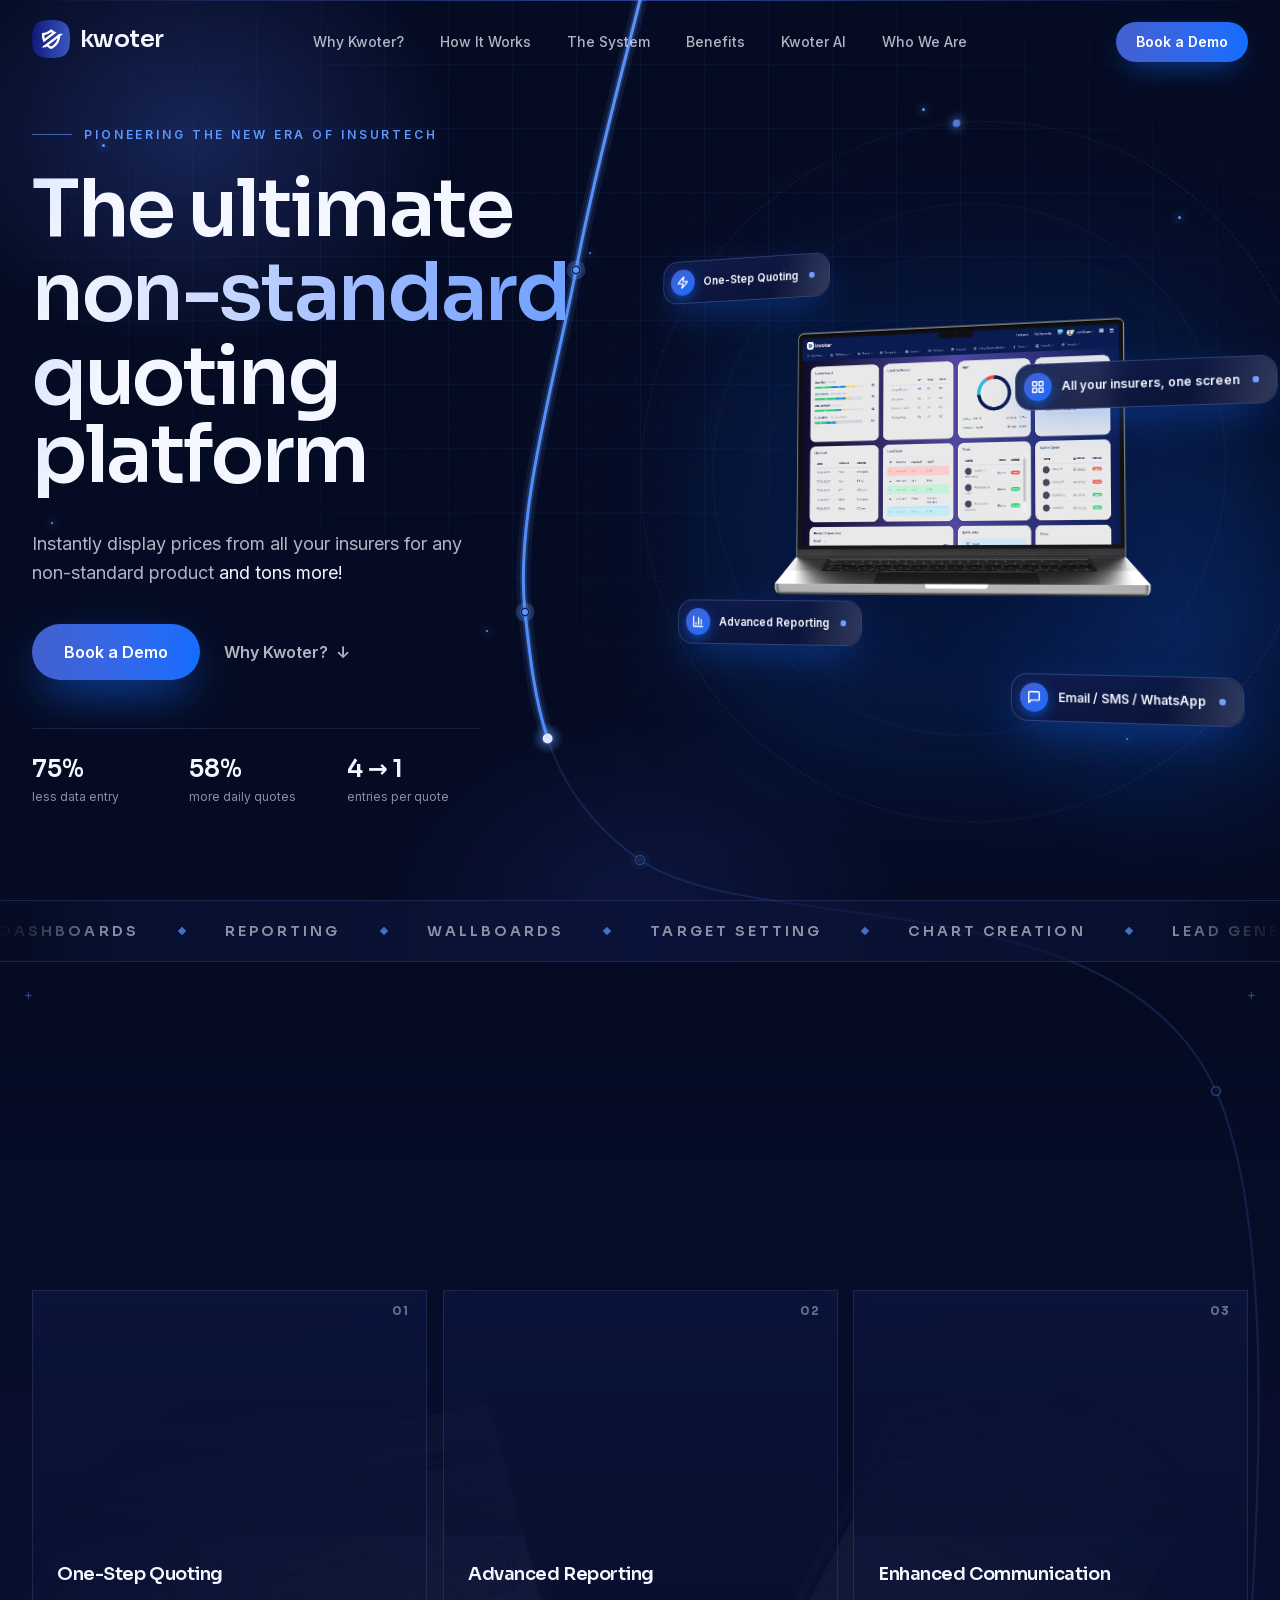
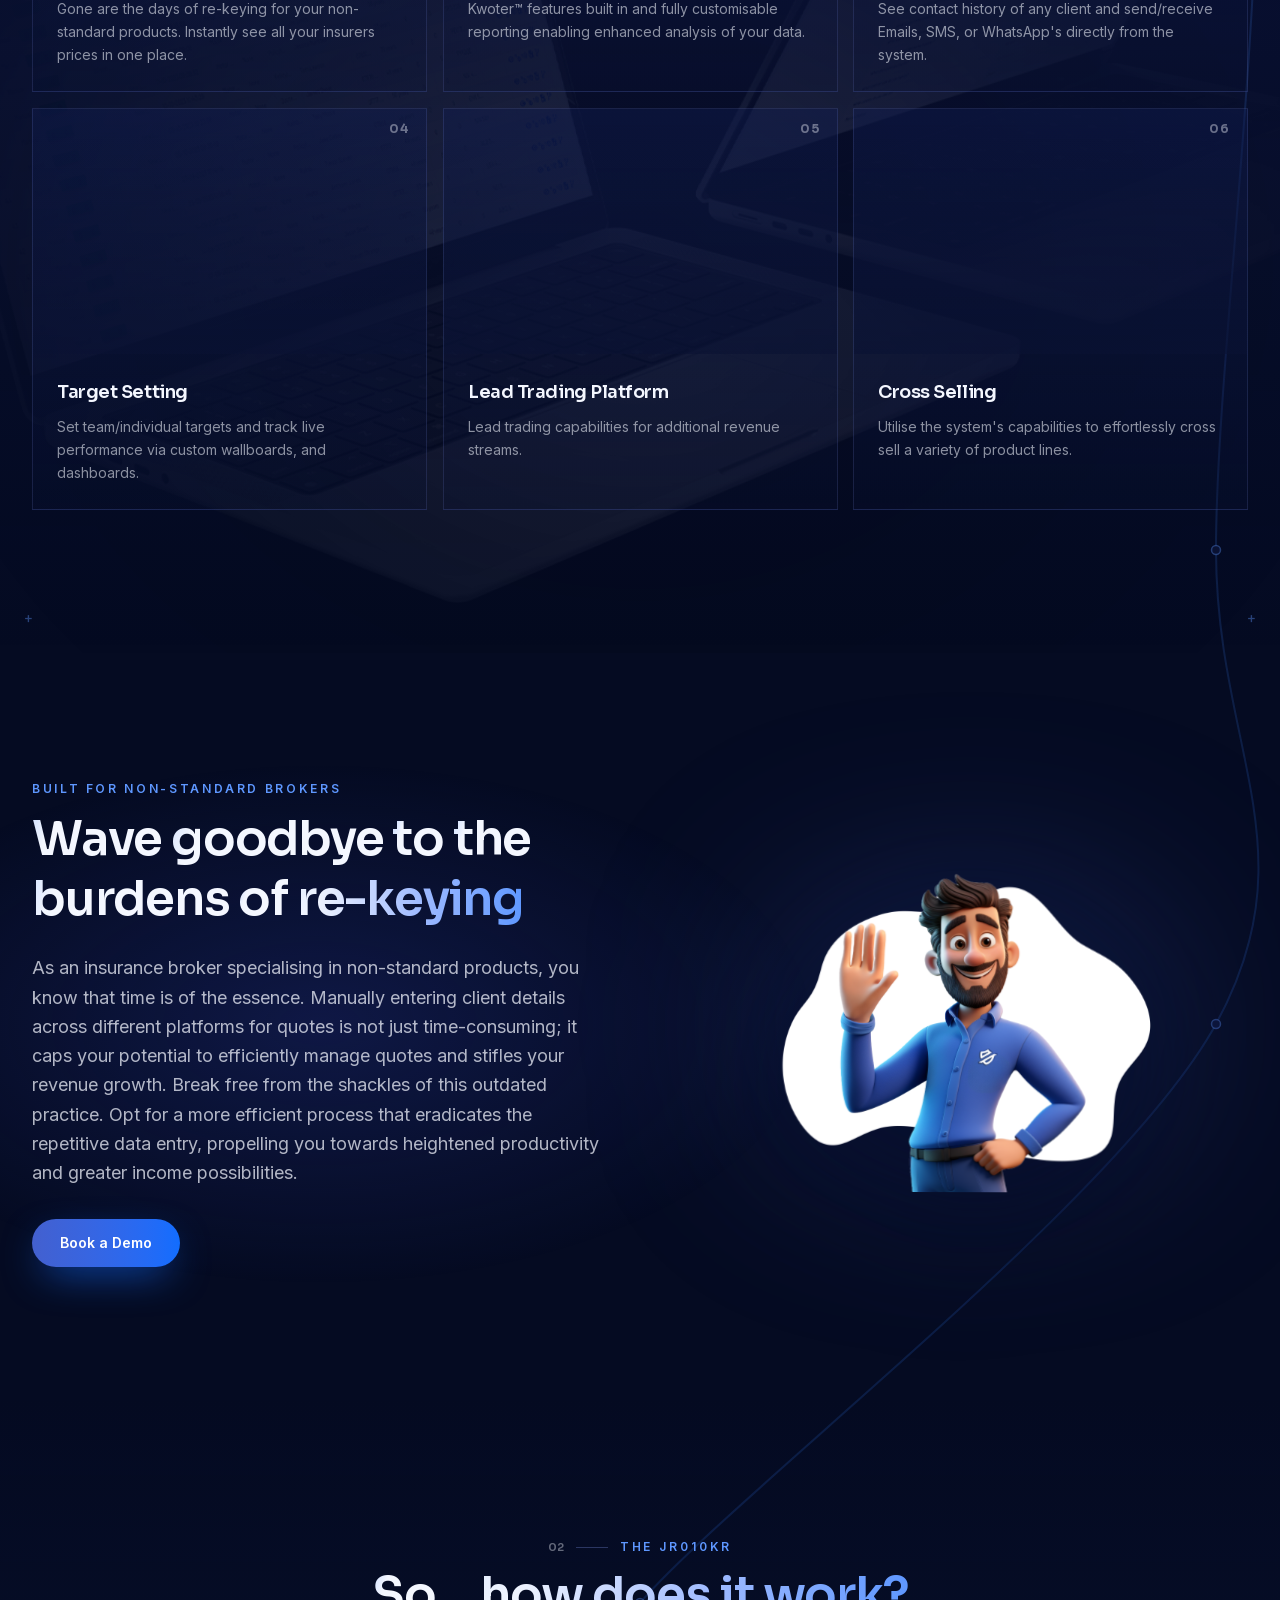
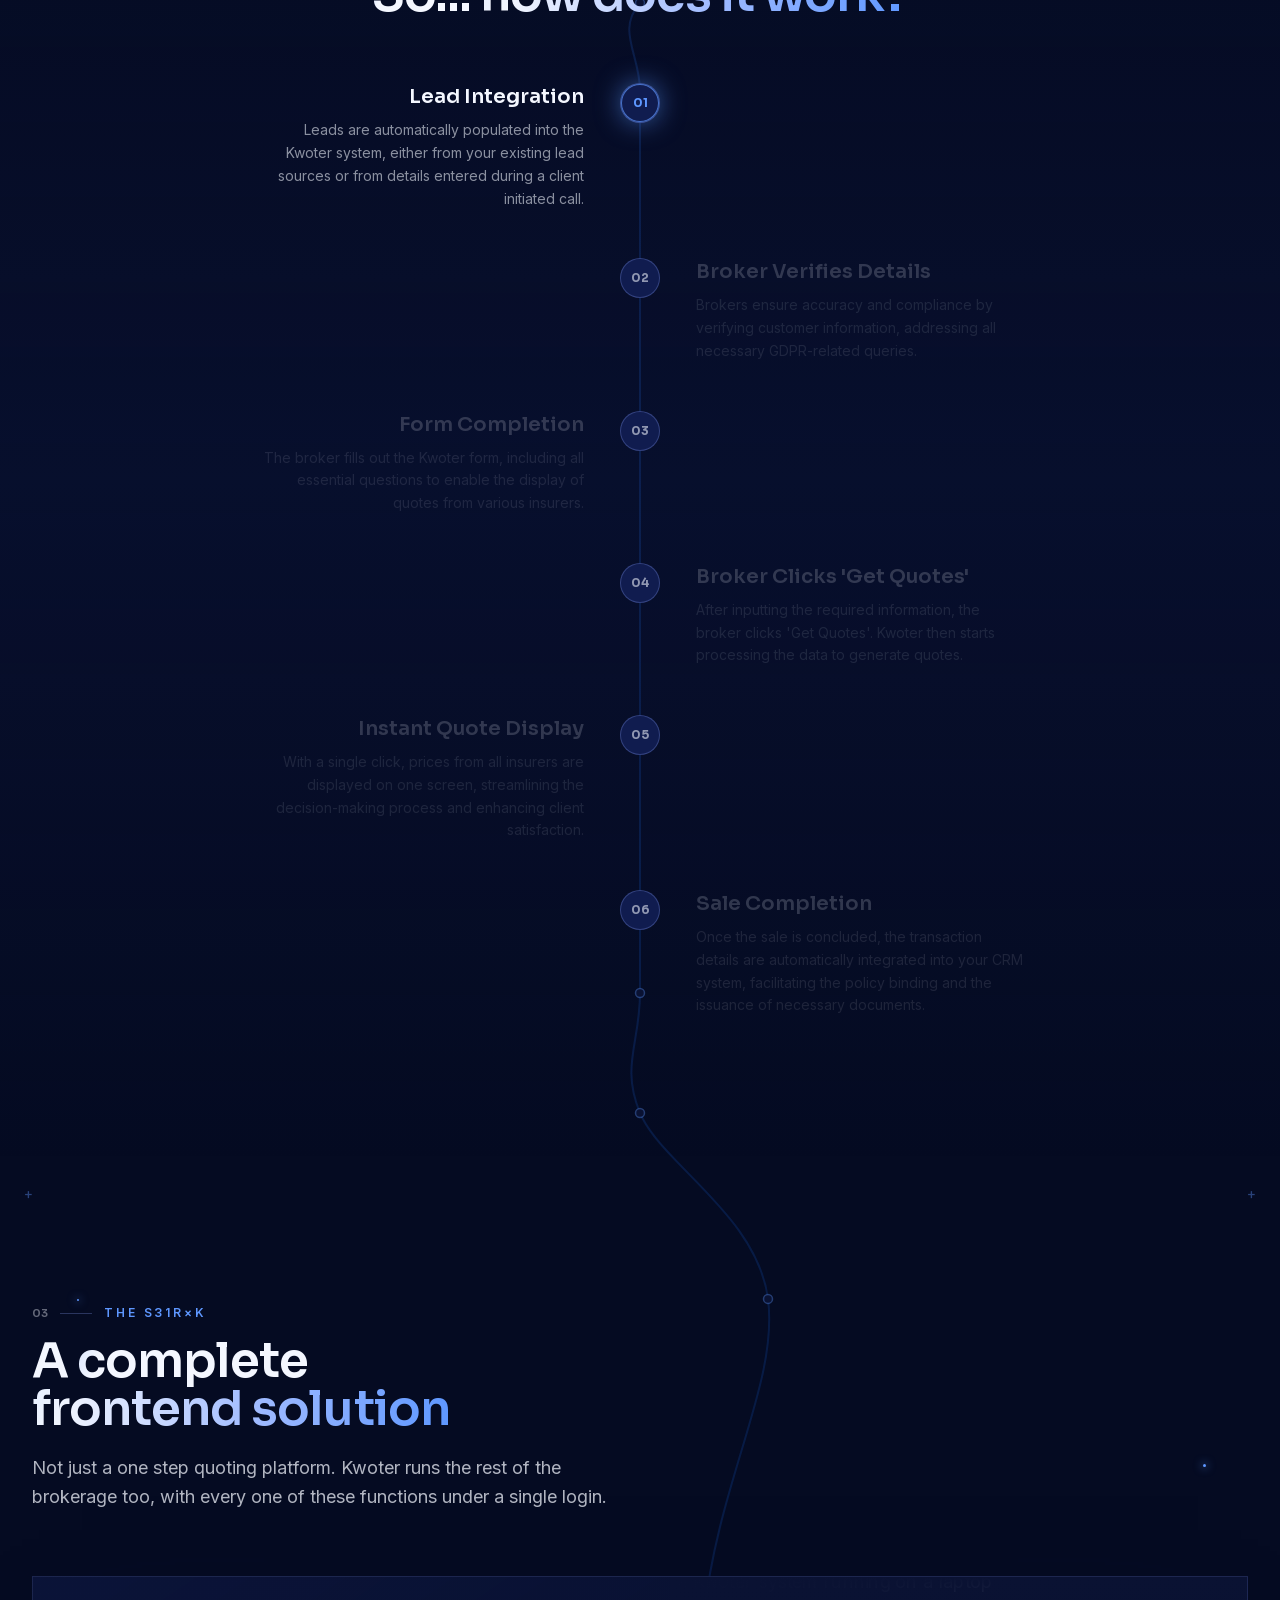
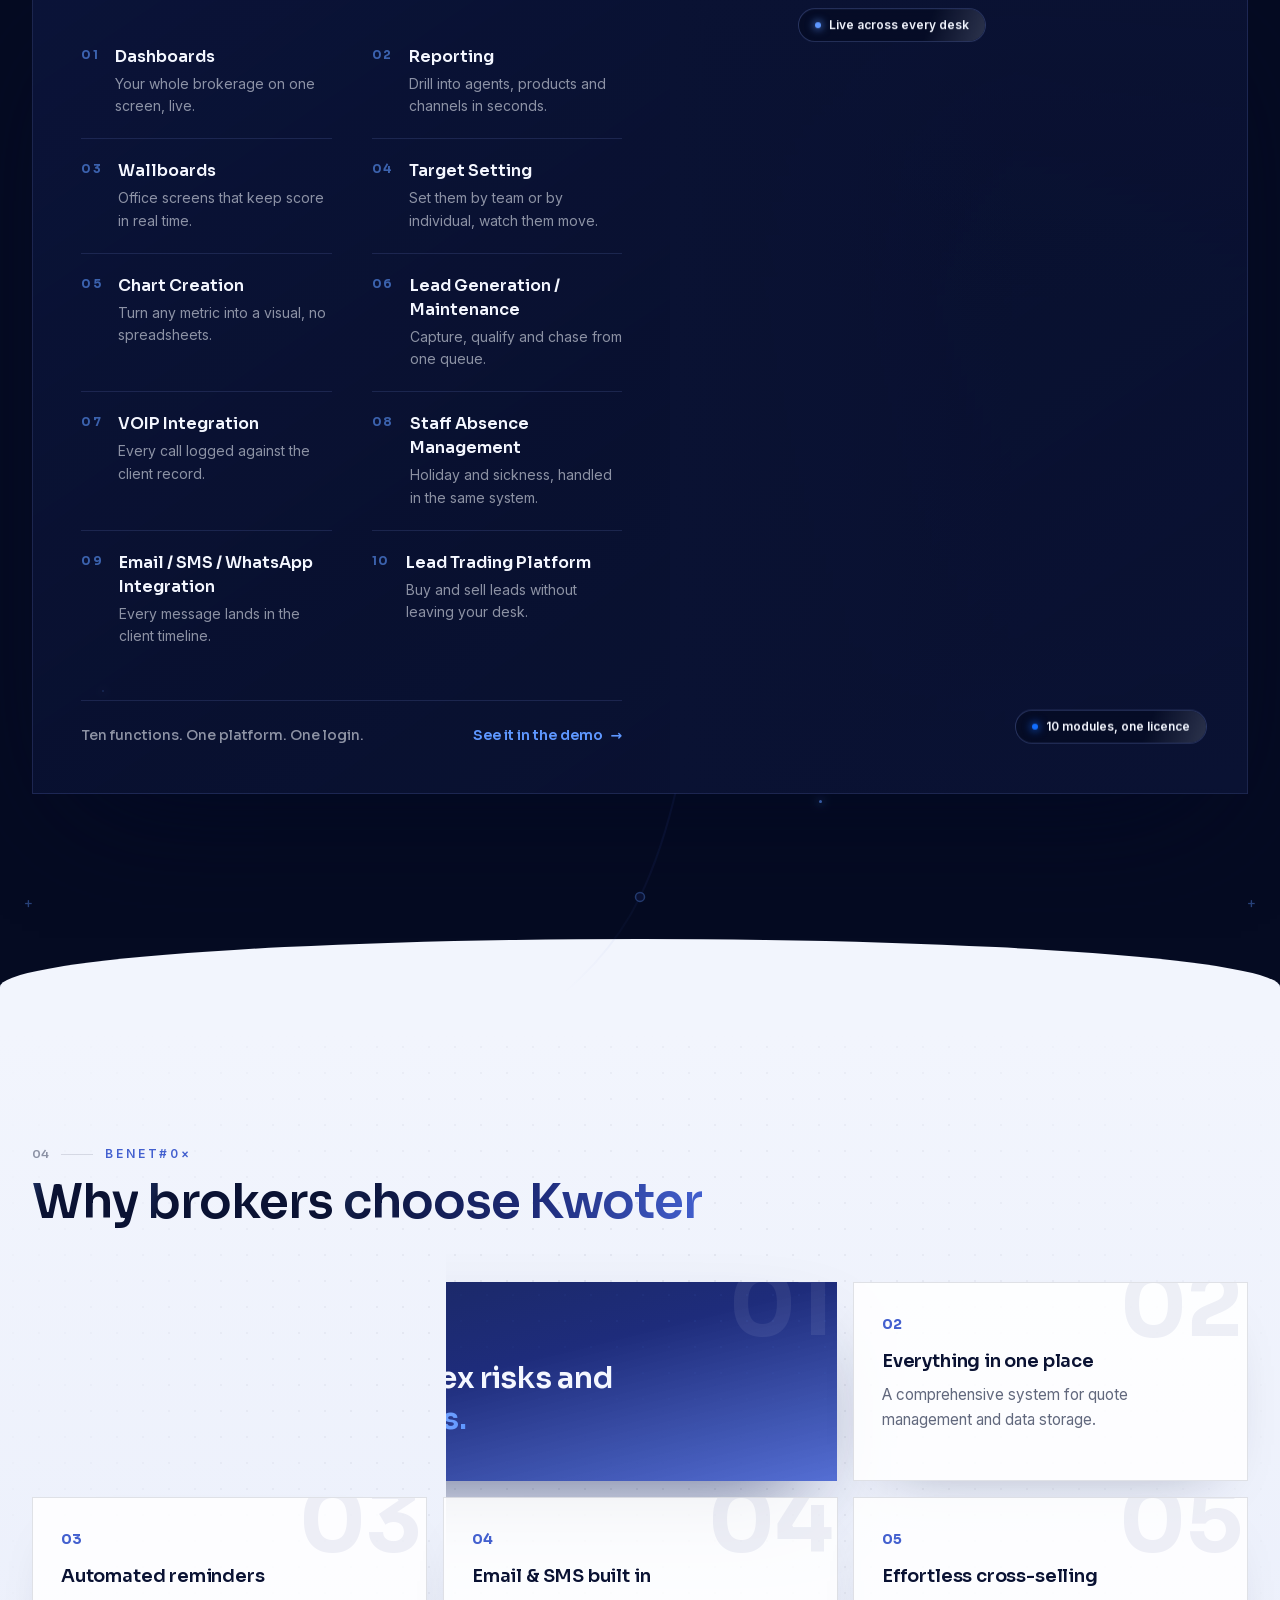
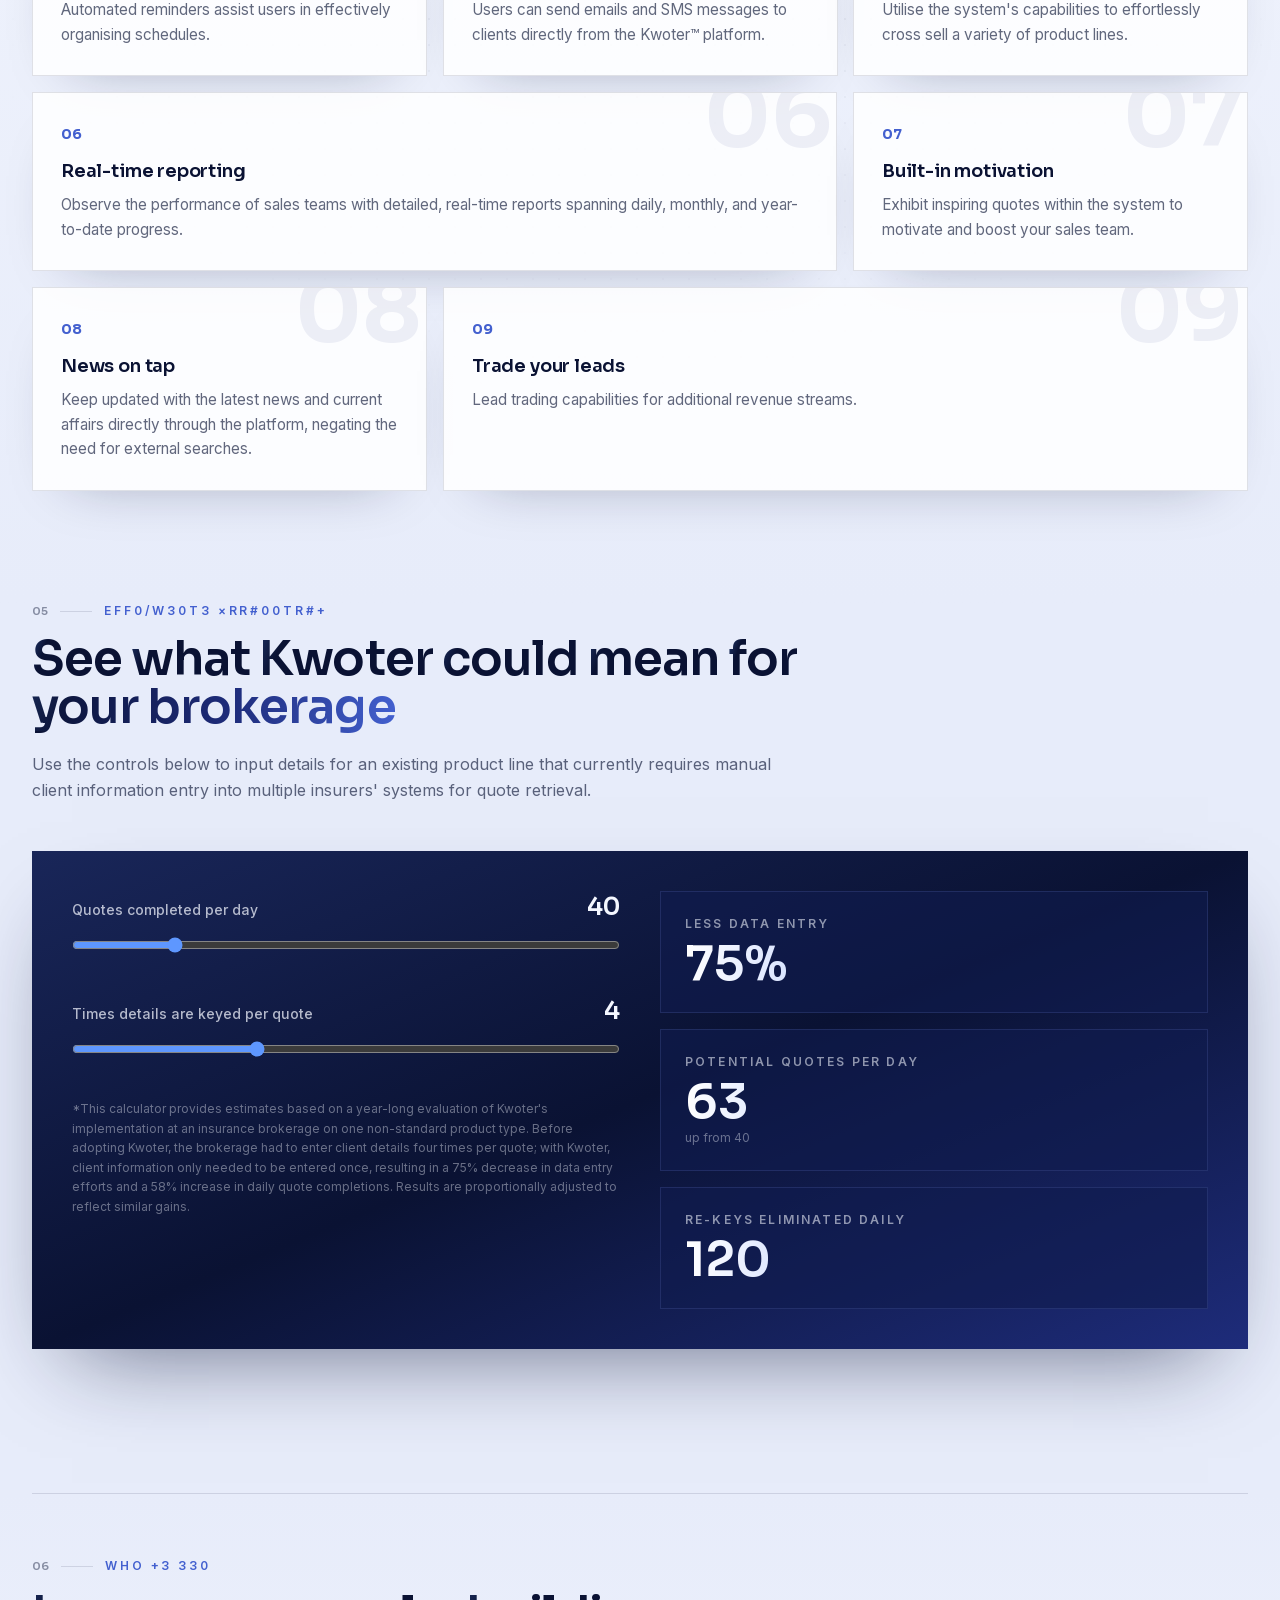
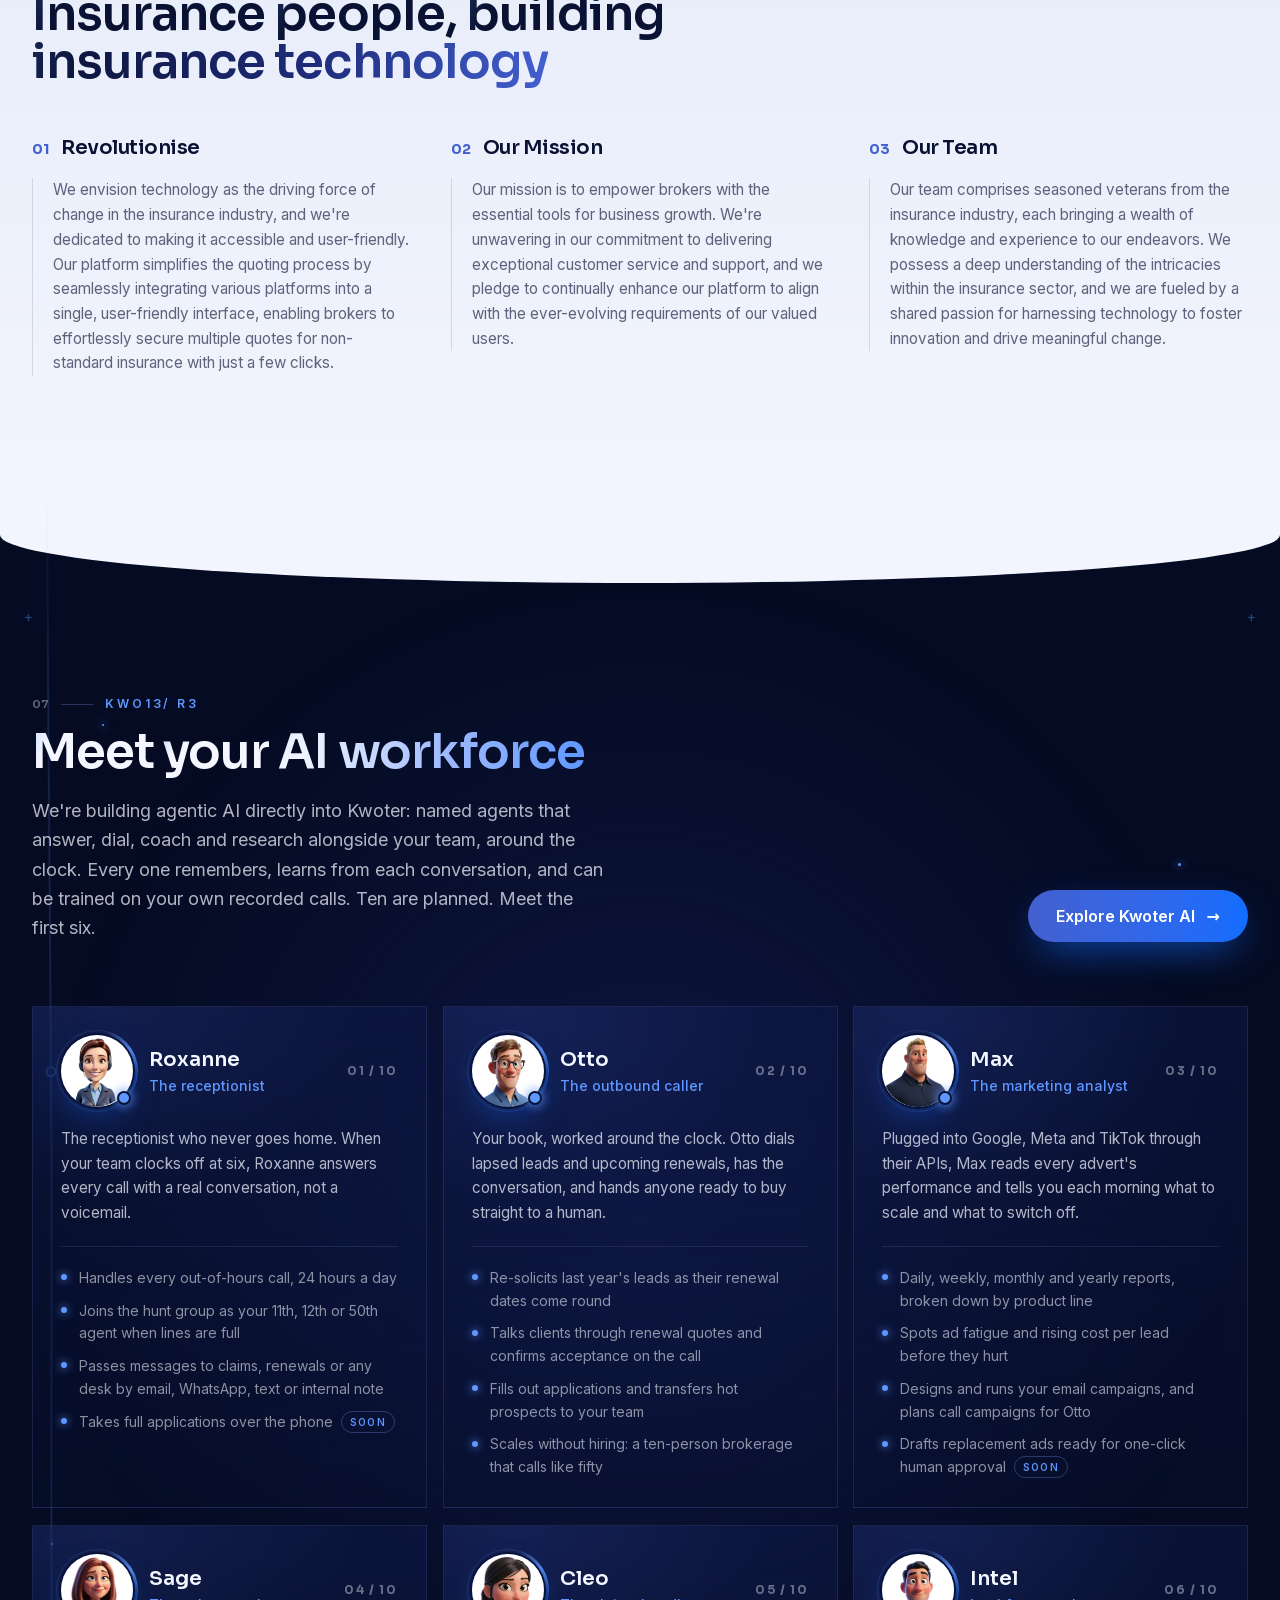
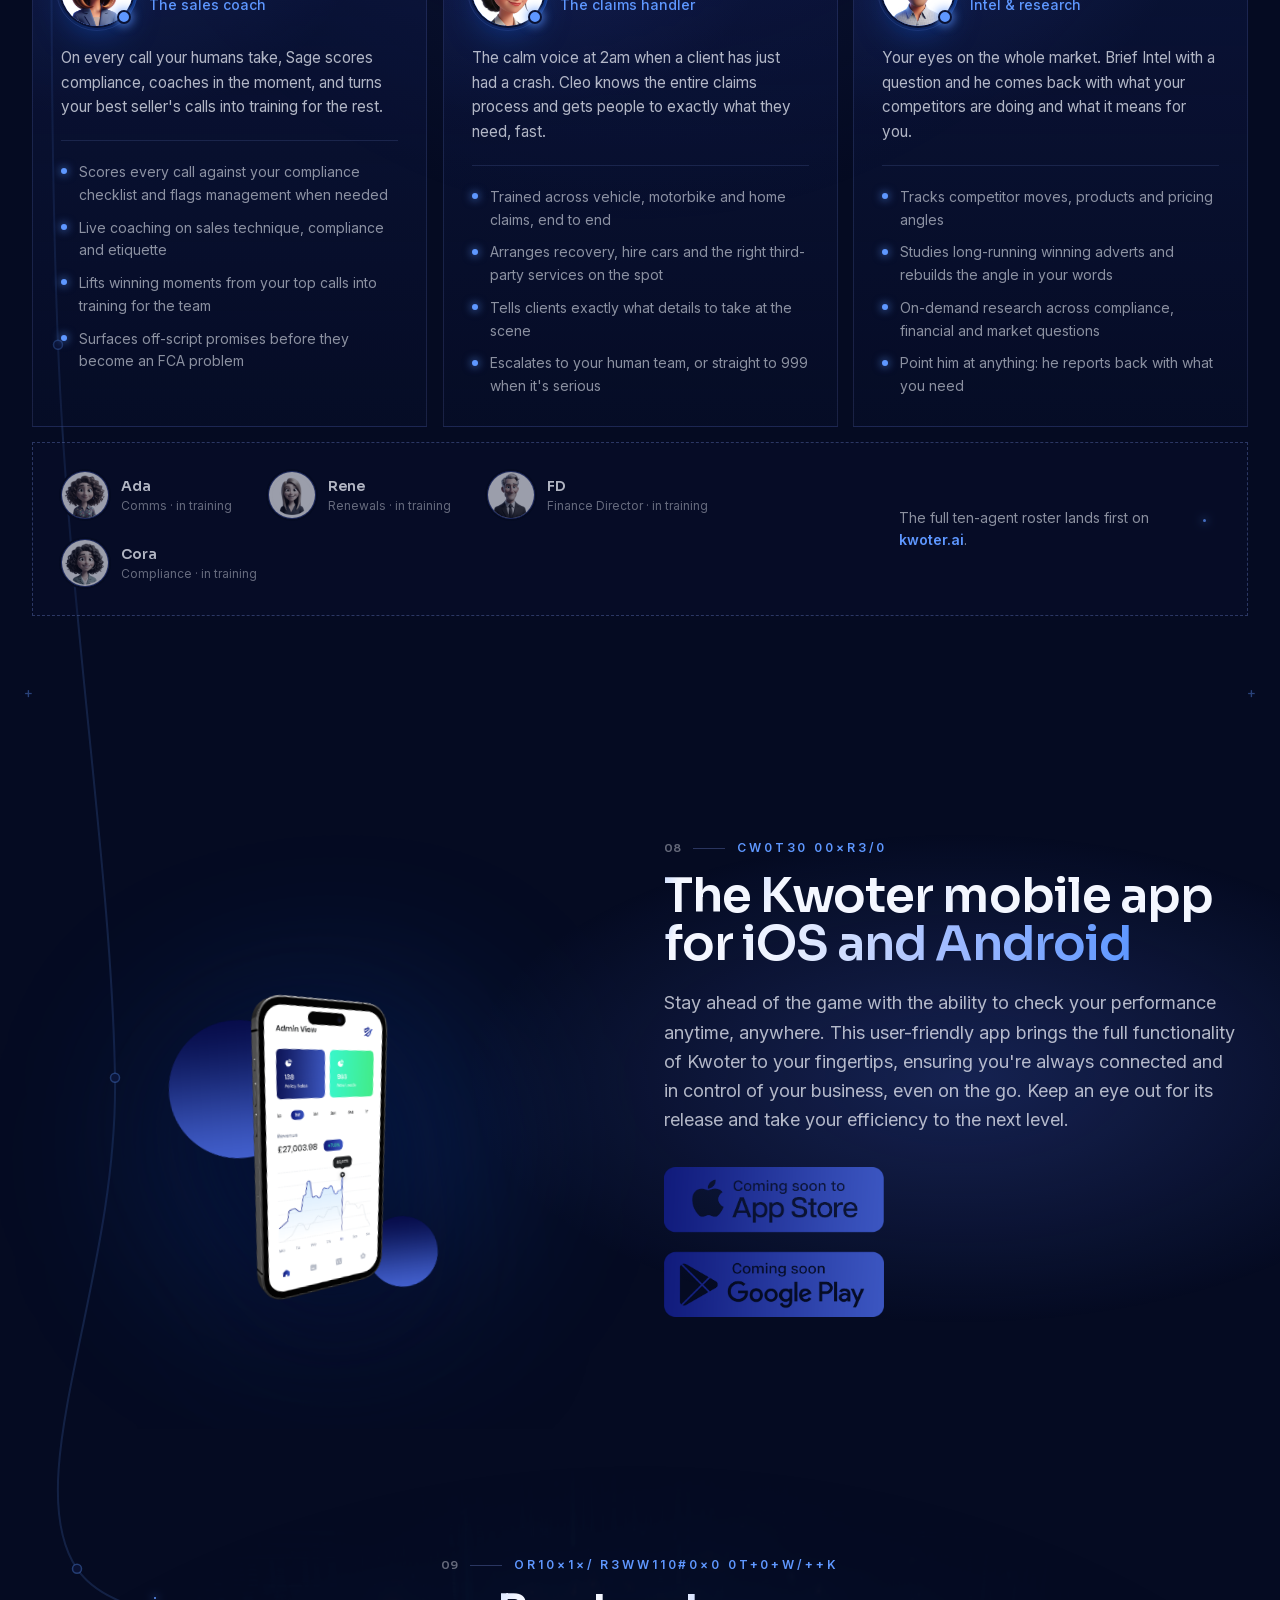
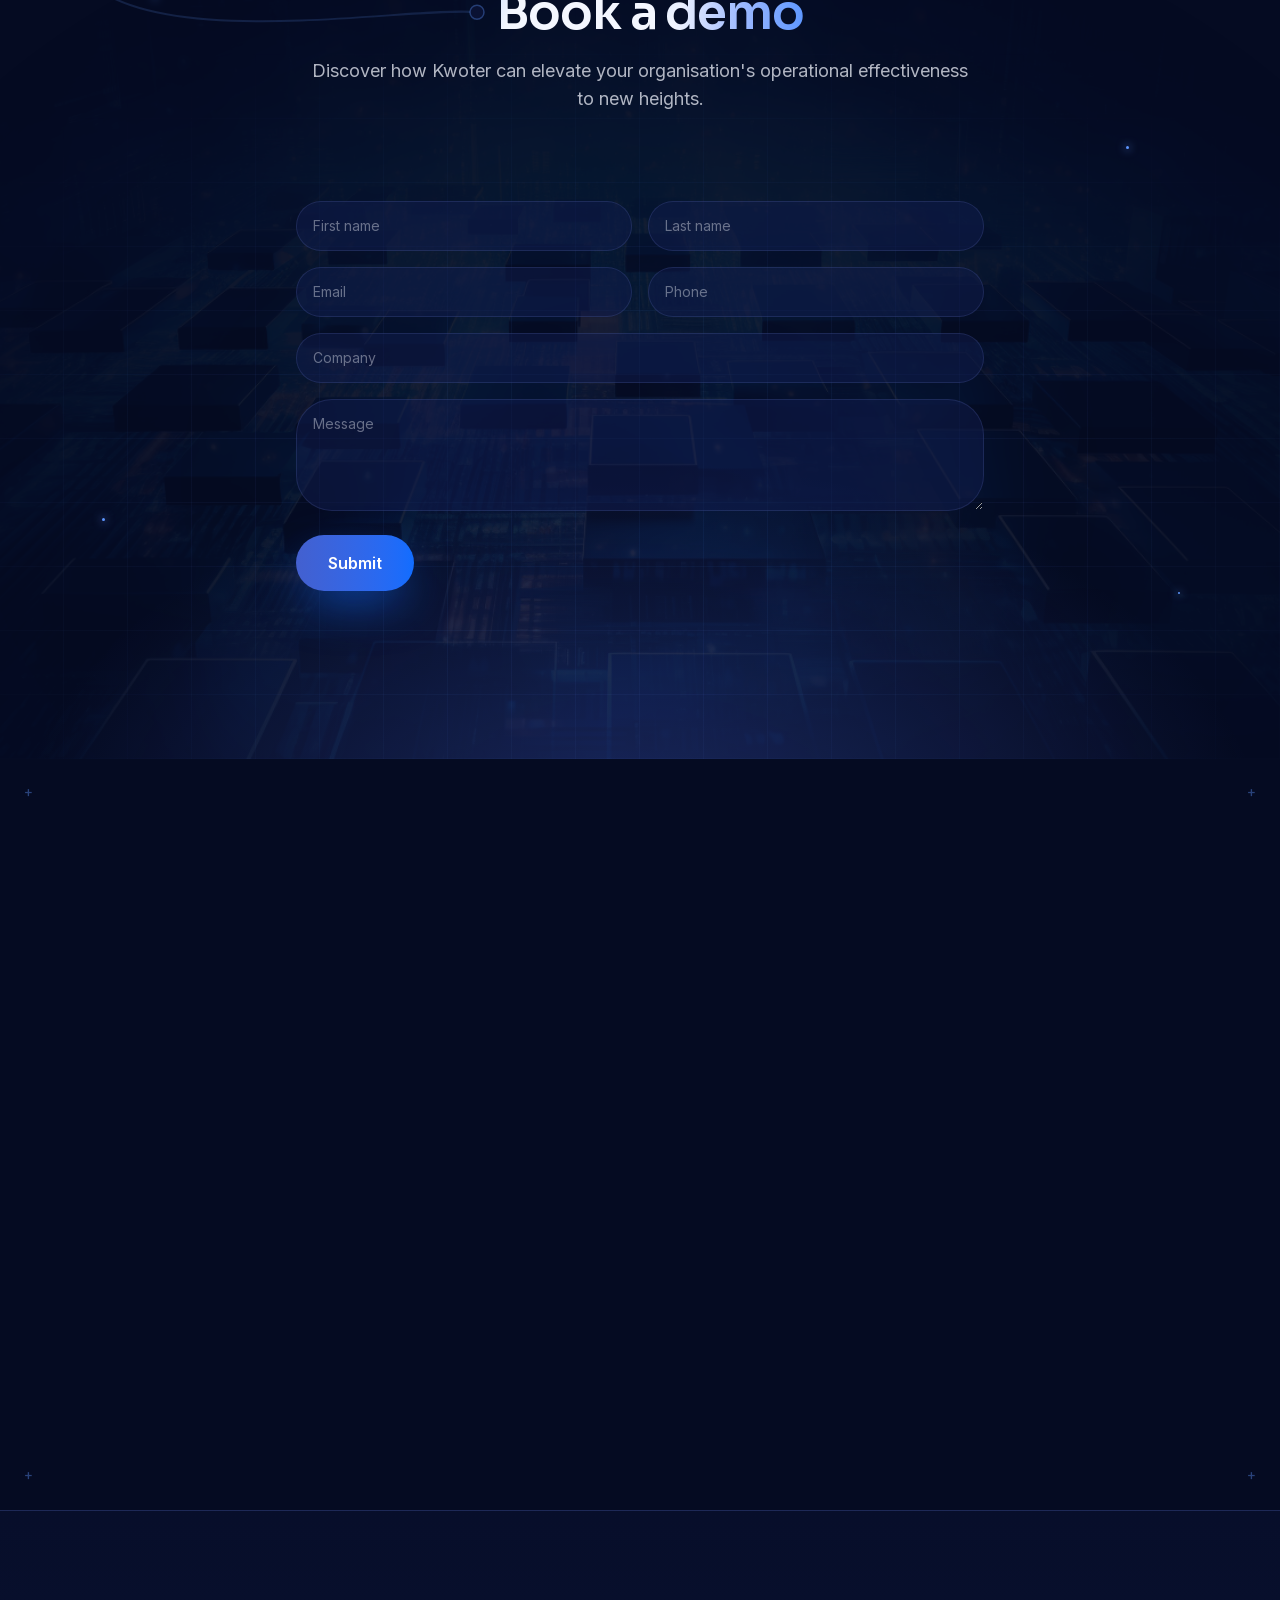
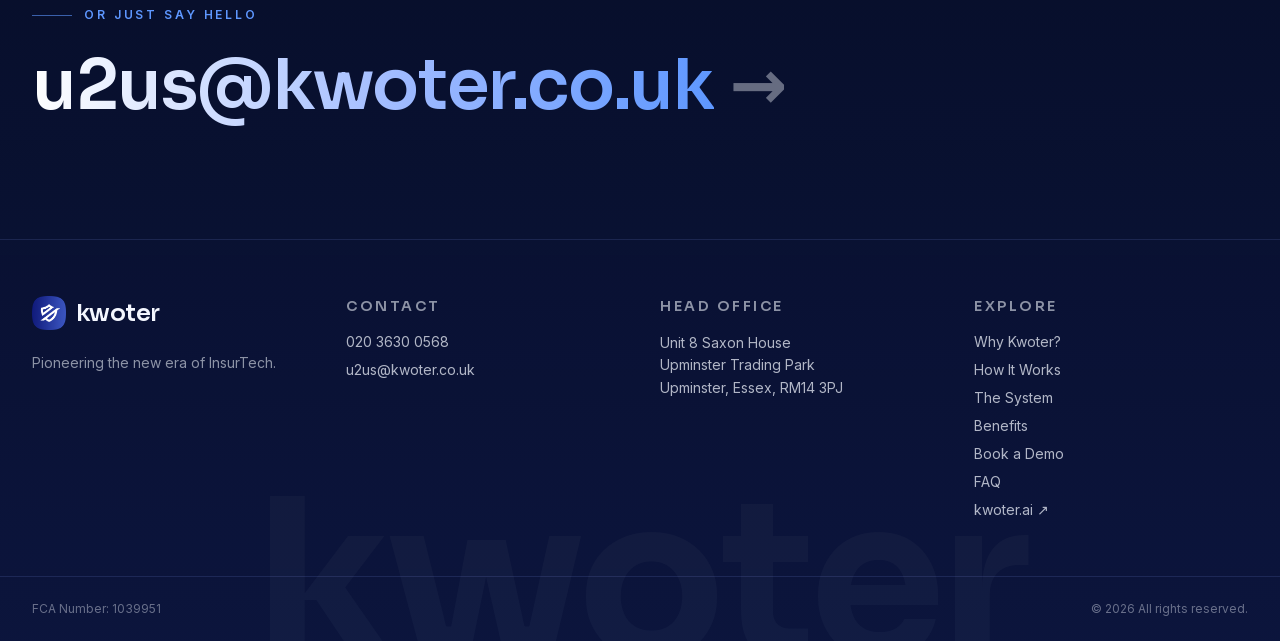
==== commit b71db04e: "SEO: add canonical tag + JSON-LD schema (Organization + WebSite) Co-Authored-By: Claude Opus 4.8 (1M" ====
--- a/index.html
+++ b/index.html
@@ -1 +1 @@
-<!DOCTYPE html><!--wWCqx_oUIjmPUv8nlWE63--><html lang="en-GB" class="__variable_f367f3 __variable_ce197d"><head><meta charSet="utf-8"/><meta name="viewport" content="width=device-width, initial-scale=1"/><link rel="preload" href="/_next/static/media/e4af272ccee01ff0-s.p.woff2" as="font" crossorigin="" type="font/woff2"/><link rel="preload" href="/_next/static/media/f3f7e95f2dbc4fe4-s.p.woff2" as="font" crossorigin="" type="font/woff2"/><link rel="preload" as="image" href="/media/kwoter-mark.png"/><link rel="preload" as="image" href="/media/macbook-dashboard.png"/><link rel="preload" as="image" href="/avatars/roxanne.jpg"/><link rel="preload" as="image" href="/avatars/otto.jpg"/><link rel="preload" as="image" href="/avatars/max.jpg"/><link rel="preload" as="image" href="/avatars/sage.jpg"/><link rel="preload" as="image" href="/avatars/cleo.jpg"/><link rel="preload" as="image" href="/avatars/intel.jpg"/><link rel="preload" as="image" href="/avatars/ada.jpg"/><link rel="preload" as="image" href="/avatars/rene.jpg"/><link rel="stylesheet" href="/_next/static/css/87263e45968cf586.css" data-precedence="next"/><link rel="preload" as="script" fetchPriority="low" href="/_next/static/chunks/webpack-af6f9301b4323e82.js"/><script src="/_next/static/chunks/4bd1b696-c023c6e3521b1417.js" async=""></script><script src="/_next/static/chunks/255-eb4aecc3ff015961.js" async=""></script><script src="/_next/static/chunks/main-app-cf5dfb2c17f21a31.js" async=""></script><script src="/_next/static/chunks/647-b6647f91dc5e4ba5.js" async=""></script><script src="/_next/static/chunks/app/layout-932b9f93052723c4.js" async=""></script><script src="/_next/static/chunks/395-b0b0eaa0bcc66187.js" async=""></script><script src="/_next/static/chunks/app/page-e95e180d77786b33.js" async=""></script><link rel="preload" as="image" href="/avatars/fd.jpg"/><link rel="preload" as="image" href="/avatars/cora.jpg"/><meta name="next-size-adjust" content=""/><title>Kwoter - Pioneering The New Era of InsurTech | Non-Standard Insurance Quoting Platform</title><meta name="description" content="Instantly display prices from all your insurers for any non-standard product. One-step quoting, advanced reporting, enhanced communication and target setting for insurance brokers."/><meta property="og:title" content="Kwoter - The Ultimate Non-Standard Quoting Platform"/><meta property="og:description" content="Instantly display prices from all your insurers for any non-standard product."/><meta property="og:image" content="https://www.kwoter.co.uk/media/og-banner.png"/><meta name="twitter:card" content="summary_large_image"/><meta name="twitter:title" content="Kwoter - The Ultimate Non-Standard Quoting Platform"/><meta name="twitter:description" content="Instantly display prices from all your insurers for any non-standard product."/><meta name="twitter:image" content="https://www.kwoter.co.uk/media/og-banner.png"/><link rel="icon" href="/icon.png?bbf5ebcccd8def58" type="image/png" sizes="256x256"/><link rel="apple-touch-icon" href="/apple-icon.png?f000c47f570ffdb4" type="image/png" sizes="180x180"/><script src="/_next/static/chunks/polyfills-42372ed130431b0a.js" noModule=""></script></head><body><div hidden=""><!--$--><!--/$--></div><main class="relative"><div class="fixed inset-0 z-[100] flex items-center justify-center overflow-hidden bg-abyss" aria-hidden="true"><div class="grid-fade absolute inset-0"></div><div class="absolute left-1/2 top-1/2 h-[120vmin] w-[120vmin] -translate-x-1/2 -translate-y-1/2 bg-[radial-gradient(circle,rgba(30,44,123,0.5),transparent_60%)]"></div><div class="absolute left-[18%] top-[12%] h-[44vmin] w-[44vmin] bg-[radial-gradient(circle,rgba(17,109,255,0.16),transparent_65%)]" style="opacity:0"></div><div class="absolute bottom-[10%] right-[16%] h-[40vmin] w-[40vmin] bg-[radial-gradient(circle,rgba(94,151,255,0.12),transparent_65%)]" style="opacity:0"></div><div class="font-display absolute inset-8 hidden text-sm text-royal-2/30 select-none sm:block"><span class="absolute left-0 top-0">+</span><span class="absolute right-0 top-0">+</span><span class="absolute bottom-0 left-0">+</span><span class="absolute bottom-0 right-0">+</span></div><div class="relative flex flex-col items-center"><div class="relative mb-7" style="opacity:0;transform:scale(0.7)"><span class="absolute -inset-5 rounded-full border border-line"></span><span class="absolute -inset-5 rounded-full bg-[conic-gradient(from_0deg,transparent_5%,rgba(94,151,255,0.9)_14%,rgba(17,109,255,0.35)_24%,transparent_38%)]"></span><span class="absolute -inset-12 rounded-full bg-[radial-gradient(circle,rgba(67,96,207,0.35),transparent_70%)]"></span><img alt="Kwoter" width="84" height="84" decoding="async" data-nimg="1" class="relative rounded-[26%] shadow-[0_18px_50px_-12px_rgba(17,109,255,0.65)]" style="color:transparent" src="/media/kwoter-mark.png"/></div><span class="font-display flex text-[2rem] font-semibold tracking-tight text-frost"><span style="opacity:0;transform:translateY(14px)">k</span><span style="opacity:0;transform:translateY(14px)">w</span><span style="opacity:0;transform:translateY(14px)">o</span><span style="opacity:0;transform:translateY(14px)">t</span><span style="opacity:0;transform:translateY(14px)">e</span><span style="opacity:0;transform:translateY(14px)">r</span></span><p class="mt-3 text-[0.65rem] font-semibold uppercase tracking-[0.3em] text-frost-40" style="opacity:0">Insurance people, building insurance technology</p><div class="mt-8 w-64" style="opacity:0;transform:translateY(8px)"><div class="mb-2 flex items-baseline justify-between"><span class="text-[0.58rem] font-semibold uppercase tracking-[0.28em] text-frost-40">Initialising the platform</span><span class="font-display text-xs font-semibold tabular-nums text-royal-2">0%</span></div><div class="relative h-[5px] rounded-full bg-white/[0.07] shadow-[inset_0_0_0_1px_rgba(255,255,255,0.08)]"><span aria-hidden="true" class="absolute left-1/4 top-1/2 h-[3px] w-px -translate-y-1/2 bg-white/12"></span><span aria-hidden="true" class="absolute left-1/2 top-1/2 h-[3px] w-px -translate-y-1/2 bg-white/12"></span><span aria-hidden="true" class="absolute left-3/4 top-1/2 h-[3px] w-px -translate-y-1/2 bg-white/12"></span><div class="absolute inset-y-0 left-0 overflow-hidden rounded-full bg-gradient-to-r from-royal via-electric to-royal-2 shadow-[0_0_16px_rgba(94,151,255,0.5)]" style="width:0%"><span aria-hidden="true" class="absolute inset-y-0 w-12 bg-gradient-to-r from-transparent via-white/40 to-transparent"></span></div><span aria-hidden="true" class="absolute top-1/2 h-2.5 w-2.5 -translate-x-1/2 -translate-y-1/2 rounded-full bg-[#dbe7ff] shadow-[0_0_14px_4px_rgba(94,151,255,0.85)]" style="left:0%"></span></div></div></div></div><div aria-hidden="true" class="fixed inset-0 -z-10 overflow-hidden"><div class="animate-aurora-a absolute -left-[15%] -top-[20%] h-[70vh] w-[60vw] rounded-full bg-[radial-gradient(closest-side,rgba(67,96,207,0.3),transparent_70%)]"></div><div class="animate-aurora-b absolute -right-[20%] top-[30%] h-[80vh] w-[55vw] rounded-full bg-[radial-gradient(closest-side,rgba(17,109,255,0.18),transparent_70%)]"></div><div class="absolute -bottom-[30%] left-[20%] h-[60vh] w-[60vw] rounded-full bg-[radial-gradient(closest-side,rgba(30,44,123,0.32),transparent_70%)]"></div></div><div aria-hidden="true" class="fixed inset-x-0 top-0 z-[60] h-[2px] origin-left bg-gradient-to-r from-royal via-electric to-royal-2" style="transform:scaleX(0)"></div><nav aria-label="Chapters" class="fixed right-5 top-1/2 z-40 hidden -translate-y-1/2 flex-col items-end gap-3 transition-opacity duration-500 xl:flex pointer-events-none opacity-0"><a href="#why-kwoter" aria-label="01 Why Kwoter?" class="group flex items-center justify-end gap-3 py-0.5"><span class="font-display whitespace-nowrap text-[0.62rem] font-semibold uppercase tracking-[0.18em] transition-all duration-300 [transition-timing-function:var(--ease-fluid)] translate-x-2 opacity-0 group-hover:translate-x-0 group-hover:opacity-100 text-frost-40">01<!-- --> · <!-- -->Why Kwoter?</span><span class="h-1.5 w-1.5 rounded-full transition-all duration-300 bg-frost-40/40 group-hover:bg-frost-40"></span></a><a href="#how-it-works" aria-label="02 How It Works" class="group flex items-center justify-end gap-3 py-0.5"><span class="font-display whitespace-nowrap text-[0.62rem] font-semibold uppercase tracking-[0.18em] transition-all duration-300 [transition-timing-function:var(--ease-fluid)] translate-x-2 opacity-0 group-hover:translate-x-0 group-hover:opacity-100 text-frost-40">02<!-- --> · <!-- -->How It Works</span><span class="h-1.5 w-1.5 rounded-full transition-all duration-300 bg-frost-40/40 group-hover:bg-frost-40"></span></a><a href="#the-system" aria-label="03 The System" class="group flex items-center justify-end gap-3 py-0.5"><span class="font-display whitespace-nowrap text-[0.62rem] font-semibold uppercase tracking-[0.18em] transition-all duration-300 [transition-timing-function:var(--ease-fluid)] translate-x-2 opacity-0 group-hover:translate-x-0 group-hover:opacity-100 text-frost-40">03<!-- --> · <!-- -->The System</span><span class="h-1.5 w-1.5 rounded-full transition-all duration-300 bg-frost-40/40 group-hover:bg-frost-40"></span></a><a href="#benefits" aria-label="04 Benefits" class="group flex items-center justify-end gap-3 py-0.5"><span class="font-display whitespace-nowrap text-[0.62rem] font-semibold uppercase tracking-[0.18em] transition-all duration-300 [transition-timing-function:var(--ease-fluid)] translate-x-2 opacity-0 group-hover:translate-x-0 group-hover:opacity-100 text-frost-40">04<!-- --> · <!-- -->Benefits</span><span class="h-1.5 w-1.5 rounded-full transition-all duration-300 bg-frost-40/40 group-hover:bg-frost-40"></span></a><a href="#efficiency-calculator" aria-label="05 Calculator" class="group flex items-center justify-end gap-3 py-0.5"><span class="font-display whitespace-nowrap text-[0.62rem] font-semibold uppercase tracking-[0.18em] transition-all duration-300 [transition-timing-function:var(--ease-fluid)] translate-x-2 opacity-0 group-hover:translate-x-0 group-hover:opacity-100 text-frost-40">05<!-- --> · <!-- -->Calculator</span><span class="h-1.5 w-1.5 rounded-full transition-all duration-300 bg-frost-40/40 group-hover:bg-frost-40"></span></a><a href="#who-we-are" aria-label="06 Who We Are" class="group flex items-center justify-end gap-3 py-0.5"><span class="font-display whitespace-nowrap text-[0.62rem] font-semibold uppercase tracking-[0.18em] transition-all duration-300 [transition-timing-function:var(--ease-fluid)] translate-x-2 opacity-0 group-hover:translate-x-0 group-hover:opacity-100 text-frost-40">06<!-- --> · <!-- -->Who We Are</span><span class="h-1.5 w-1.5 rounded-full transition-all duration-300 bg-frost-40/40 group-hover:bg-frost-40"></span></a><a href="#kwoter-ai" aria-label="07 Kwoter AI" class="group flex items-center justify-end gap-3 py-0.5"><span class="font-display whitespace-nowrap text-[0.62rem] font-semibold uppercase tracking-[0.18em] transition-all duration-300 [transition-timing-function:var(--ease-fluid)] translate-x-2 opacity-0 group-hover:translate-x-0 group-hover:opacity-100 text-frost-40">07<!-- --> · <!-- -->Kwoter AI</span><span class="h-1.5 w-1.5 rounded-full transition-all duration-300 bg-frost-40/40 group-hover:bg-frost-40"></span></a><a href="#coming-soon" aria-label="08 Coming Soon" class="group flex items-center justify-end gap-3 py-0.5"><span class="font-display whitespace-nowrap text-[0.62rem] font-semibold uppercase tracking-[0.18em] transition-all duration-300 [transition-timing-function:var(--ease-fluid)] translate-x-2 opacity-0 group-hover:translate-x-0 group-hover:opacity-100 text-frost-40">08<!-- --> · <!-- -->Coming Soon</span><span class="h-1.5 w-1.5 rounded-full transition-all duration-300 bg-frost-40/40 group-hover:bg-frost-40"></span></a><a href="#book-a-demo" aria-label="09 Book a Demo" class="group flex items-center justify-end gap-3 py-0.5"><span class="font-display whitespace-nowrap text-[0.62rem] font-semibold uppercase tracking-[0.18em] transition-all duration-300 [transition-timing-function:var(--ease-fluid)] translate-x-2 opacity-0 group-hover:translate-x-0 group-hover:opacity-100 text-frost-40">09<!-- --> · <!-- -->Book a Demo</span><span class="h-1.5 w-1.5 rounded-full transition-all duration-300 bg-frost-40/40 group-hover:bg-frost-40"></span></a><a href="#faq" aria-label="10 Questions" class="group flex items-center justify-end gap-3 py-0.5"><span class="font-display whitespace-nowrap text-[0.62rem] font-semibold uppercase tracking-[0.18em] transition-all duration-300 [transition-timing-function:var(--ease-fluid)] translate-x-2 opacity-0 group-hover:translate-x-0 group-hover:opacity-100 text-frost-40">10<!-- --> · <!-- -->Questions</span><span class="h-1.5 w-1.5 rounded-full transition-all duration-300 bg-frost-40/40 group-hover:bg-frost-40"></span></a></nav><header class="fixed inset-x-0 top-0 z-50 transition-all duration-500 border-b border-transparent py-5" style="opacity:0;transform:translateY(-80px)"><div class="mx-auto flex max-w-7xl items-center justify-between px-5 lg:px-8"><a href="#top" aria-label="Kwoter home"><span class="inline-flex items-center gap-2.5"><img alt="" width="38" height="38" decoding="async" data-nimg="1" class="rounded-[26%]" style="color:transparent" src="/media/kwoter-mark.png"/><span class="font-display text-[1.45rem] font-semibold tracking-tight text-frost">kwoter</span></span></a><nav class="hidden items-center gap-1 lg:flex"><a href="#why-kwoter" class="rounded-full px-4 py-2 text-sm font-medium text-frost-72 transition hover:bg-white/5 hover:text-frost">Why Kwoter?</a><a href="#how-it-works" class="rounded-full px-4 py-2 text-sm font-medium text-frost-72 transition hover:bg-white/5 hover:text-frost">How It Works</a><a href="#the-system" class="rounded-full px-4 py-2 text-sm font-medium text-frost-72 transition hover:bg-white/5 hover:text-frost">The System</a><a href="#benefits" class="rounded-full px-4 py-2 text-sm font-medium text-frost-72 transition hover:bg-white/5 hover:text-frost">Benefits</a><a href="#kwoter-ai" class="rounded-full px-4 py-2 text-sm font-medium text-frost-72 transition hover:bg-white/5 hover:text-frost">Kwoter AI</a><a href="#who-we-are" class="rounded-full px-4 py-2 text-sm font-medium text-frost-72 transition hover:bg-white/5 hover:text-frost">Who We Are</a></nav><div class="hidden lg:block"><a href="#book-a-demo" class="group inline-flex items-center rounded-full bg-gradient-to-r from-royal to-electric px-5 py-2.5 text-sm font-semibold text-white shadow-[0_10px_30px_-10px_rgba(17,109,255,0.7)] transition hover:brightness-110"><span class="btn-swap" data-text="Book a Demo"><span>Book a Demo</span></span></a></div><button class="rounded-md p-2 text-frost lg:hidden" aria-label="Toggle menu"><svg xmlns="http://www.w3.org/2000/svg" width="26" height="26" viewBox="0 0 24 24" fill="none" stroke="currentColor" stroke-width="2" stroke-linecap="round" stroke-linejoin="round" class="lucide lucide-menu"><line x1="4" x2="20" y1="12" y2="12"></line><line x1="4" x2="20" y1="6" y2="6"></line><line x1="4" x2="20" y1="18" y2="18"></line></svg></button></div></header><section id="top" class="relative flex min-h-[100svh] items-center overflow-hidden pb-16 pt-32 lg:pt-24"><div data-flow="0.4" aria-hidden="true" class="absolute left-[45%] top-[30%] hidden h-0 w-0 lg:block"></div><div data-flow="0.7" aria-hidden="true" class="absolute left-[41%] top-[68%] hidden h-0 w-0 lg:block"></div><div class="absolute inset-0 -z-10"><div class="grid-fade absolute inset-0"></div><div class="dots-dark absolute inset-0 opacity-40 [mask-image:radial-gradient(ellipse_70%_60%_at_50%_40%,black,transparent_75%)]"></div><div class="absolute inset-x-0 top-0 h-px bg-gradient-to-r from-transparent via-royal/60 to-transparent"></div></div><div aria-hidden="true" class="pointer-events-none absolute inset-0 hidden lg:block"><span class="twinkle absolute rounded-full bg-royal-2" style="top:16%;left:8%;width:3px;height:3px;animation-delay:0s;box-shadow:0 0 8px 1px rgba(94,151,255,0.6)"></span><span class="twinkle absolute rounded-full bg-royal-2" style="top:28%;left:46%;width:2px;height:2px;animation-delay:1.4s;box-shadow:0 0 8px 1px rgba(94,151,255,0.6)"></span><span class="twinkle absolute rounded-full bg-royal-2" style="top:12%;left:72%;width:3px;height:3px;animation-delay:2.2s;box-shadow:0 0 8px 1px rgba(94,151,255,0.6)"></span><span class="twinkle absolute rounded-full bg-royal-2" style="top:58%;left:4%;width:2px;height:2px;animation-delay:0.6s;box-shadow:0 0 8px 1px rgba(94,151,255,0.6)"></span><span class="twinkle absolute rounded-full bg-royal-2" style="top:70%;left:38%;width:2px;height:2px;animation-delay:2.8s;box-shadow:0 0 8px 1px rgba(94,151,255,0.6)"></span><span class="twinkle absolute rounded-full bg-royal-2" style="top:24%;left:92%;width:3px;height:3px;animation-delay:1.9s;box-shadow:0 0 8px 1px rgba(94,151,255,0.6)"></span><span class="twinkle absolute rounded-full bg-royal-2" style="top:82%;left:88%;width:2px;height:2px;animation-delay:3.4s;box-shadow:0 0 8px 1px rgba(94,151,255,0.6)"></span></div><div class="relative z-[2] mx-auto grid w-full max-w-7xl items-center gap-14 px-5 lg:grid-cols-[1.02fr_0.98fr] lg:gap-6 lg:px-8"><div class="relative z-10" style="opacity:1;transform:none"><p class="mb-7 flex items-center gap-3 text-xs font-semibold uppercase tracking-[0.24em] text-royal-2" style="opacity:0;transform:translateY(16px)"><span class="h-px w-10 bg-royal-2/60" aria-hidden="true"></span>Pioneering the new era of InsurTech</p><h1 class="shimmer-go font-display text-[clamp(2.9rem,6.2vw,5.3rem)] font-semibold leading-[0.98] tracking-[-0.03em]"><span class="block overflow-hidden pb-[0.08em]"><span data-shimmer="The ultimate" class="shimmer-word block " style="animation-delay:2.7s;transform:translateY(110%)">The ultimate</span></span><span class="block overflow-hidden pb-[0.08em]"><span data-shimmer="non-standard" class="shimmer-word block text-gradient" style="animation-delay:2.8800000000000003s;transform:translateY(110%)">non-standard</span></span><span class="block overflow-hidden pb-[0.08em]"><span data-shimmer="quoting platform" class="shimmer-word block " style="animation-delay:3.06s;transform:translateY(110%)">quoting platform</span></span></h1><p class="mt-7 max-w-md text-lg leading-relaxed text-frost-72" style="opacity:0;transform:translateY(18px)">Instantly display prices from all your insurers for any non-standard product<!-- --> <span class="text-frost">and tons more!</span></p><div class="mt-9 flex flex-wrap items-center gap-4" style="opacity:0;transform:translateY(18px)"><div style="display:inline-block;transform:none"><a href="#book-a-demo" class="group inline-flex items-center rounded-full bg-gradient-to-r from-royal to-electric px-8 py-4 text-base font-semibold text-white shadow-[0_18px_50px_-12px_rgba(17,109,255,0.8)] transition hover:brightness-110"><span class="btn-swap" data-text="Book a Demo"><span>Book a Demo</span></span></a></div><a href="#why-kwoter" class="group inline-flex items-center gap-2 px-2 py-4 text-base font-semibold text-frost-72 transition hover:text-frost"><span class="link-underline">Why Kwoter?</span><span class="transition-transform duration-300 group-hover:translate-y-0.5">↓</span></a></div><dl class="hairline-t mt-12 grid max-w-md grid-cols-3 gap-6 pt-6" style="opacity:0"><div><dt class="sr-only">less data entry</dt><dd class="font-display text-2xl font-semibold text-frost"><span>0<!-- -->%</span></dd><dd class="mt-1 text-xs leading-snug text-frost-56">less data entry</dd></div><div><dt class="sr-only">more daily quotes</dt><dd class="font-display text-2xl font-semibold text-frost"><span>0<!-- -->%</span></dd><dd class="mt-1 text-xs leading-snug text-frost-56">more daily quotes</dd></div><div><dt class="sr-only">entries per quote</dt><dd class="font-display text-2xl font-semibold text-frost"><span>4 → <!-- -->4</span></dd><dd class="mt-1 text-xs leading-snug text-frost-56">entries per quote</dd></div></dl></div><div class="relative z-0 [perspective:1400px]" style="opacity:0;transform:translateX(90px)"><div class="relative" style="transform:rotateX(4deg) rotateY(-16deg)"><div class="absolute inset-x-[8%] bottom-[6%] top-[24%] -z-10 rounded-[48px] bg-electric/25 blur-[90px]"></div><div aria-hidden="true" class="absolute left-1/2 top-1/2 -z-10 h-[120%] w-[120%] -translate-x-1/2 -translate-y-1/2"><div class="animate-spin-slow absolute inset-0 rounded-full border border-dashed border-line-strong/50"><span class="absolute left-1/2 top-0 h-2 w-2 -translate-x-1/2 -translate-y-1/2 rounded-full bg-royal-2/80 shadow-[0_0_10px_2px_rgba(94,151,255,0.5)]"></span></div><div class="absolute inset-[12%] rounded-full border border-line/50"></div></div><div style="transform:none"><div><img alt="The Kwoter quoting platform dashboard on a MacBook" width="1080" height="807" decoding="async" data-nimg="1" class="w-full drop-shadow-[0_50px_90px_rgba(2,8,35,0.85)]" style="color:transparent" src="/media/macbook-dashboard.png"/></div></div><div class="absolute hidden lg:block left-[-6%] top-[12%]" style="opacity:0;transform:translateY(24px) scale(0.85)"><div><span class="chip-sheen relative inline-flex items-center gap-2.5 overflow-hidden rounded-2xl border border-line-strong bg-gradient-to-br from-navy/90 to-abyss-2/90 py-2 pl-2 pr-4 text-xs font-semibold text-frost shadow-[0_14px_40px_-10px_rgba(17,109,255,0.45)] backdrop-blur-md" style="animation-delay:3.78s"><span class="flex h-7 w-7 items-center justify-center rounded-xl bg-gradient-to-br from-royal to-electric shadow-[0_4px_14px_-2px_rgba(17,109,255,0.8)]"><svg xmlns="http://www.w3.org/2000/svg" width="14" height="14" viewBox="0 0 24 24" fill="none" stroke="currentColor" stroke-width="2.4" stroke-linecap="round" stroke-linejoin="round" class="lucide lucide-zap text-white"><path d="M4 14a1 1 0 0 1-.78-1.63l9.9-10.2a.5.5 0 0 1 .86.46l-1.92 6.02A1 1 0 0 0 13 10h7a1 1 0 0 1 .78 1.63l-9.9 10.2a.5.5 0 0 1-.86-.46l1.92-6.02A1 1 0 0 0 11 14z"></path></svg></span>One-Step Quoting<span class="relative ml-0.5 flex h-1.5 w-1.5" aria-hidden="true"><span class="absolute inline-flex h-full w-full animate-ping rounded-full bg-royal-2 opacity-70 [animation-duration:2.6s]"></span><span class="relative inline-flex h-1.5 w-1.5 rounded-full bg-royal-2"></span></span></span></div></div><div class="absolute hidden lg:block right-[-4%] top-[34%]" style="opacity:0;transform:translateY(24px) scale(0.85)"><div><span class="chip-sheen relative inline-flex items-center gap-2.5 overflow-hidden rounded-2xl border border-line-strong bg-gradient-to-br from-navy/90 to-abyss-2/90 py-2 pl-2 pr-4 text-xs font-semibold text-frost shadow-[0_14px_40px_-10px_rgba(17,109,255,0.45)] backdrop-blur-md" style="animation-delay:3.9899999999999998s"><span class="flex h-7 w-7 items-center justify-center rounded-xl bg-gradient-to-br from-royal to-electric shadow-[0_4px_14px_-2px_rgba(17,109,255,0.8)]"><svg xmlns="http://www.w3.org/2000/svg" width="14" height="14" viewBox="0 0 24 24" fill="none" stroke="currentColor" stroke-width="2.4" stroke-linecap="round" stroke-linejoin="round" class="lucide lucide-layout-grid text-white"><rect width="7" height="7" x="3" y="3" rx="1"></rect><rect width="7" height="7" x="14" y="3" rx="1"></rect><rect width="7" height="7" x="14" y="14" rx="1"></rect><rect width="7" height="7" x="3" y="14" rx="1"></rect></svg></span>All your insurers, one screen<span class="relative ml-0.5 flex h-1.5 w-1.5" aria-hidden="true"><span class="absolute inline-flex h-full w-full animate-ping rounded-full bg-royal-2 opacity-70 [animation-duration:2.6s]"></span><span class="relative inline-flex h-1.5 w-1.5 rounded-full bg-royal-2"></span></span></span></div></div><div class="absolute hidden lg:block left-[-2%] bottom-[18%]" style="opacity:0;transform:translateY(24px) scale(0.85)"><div><span class="chip-sheen relative inline-flex items-center gap-2.5 overflow-hidden rounded-2xl border border-line-strong bg-gradient-to-br from-navy/90 to-abyss-2/90 py-2 pl-2 pr-4 text-xs font-semibold text-frost shadow-[0_14px_40px_-10px_rgba(17,109,255,0.45)] backdrop-blur-md" style="animation-delay:4.199999999999999s"><span class="flex h-7 w-7 items-center justify-center rounded-xl bg-gradient-to-br from-royal to-electric shadow-[0_4px_14px_-2px_rgba(17,109,255,0.8)]"><svg xmlns="http://www.w3.org/2000/svg" width="14" height="14" viewBox="0 0 24 24" fill="none" stroke="currentColor" stroke-width="2.4" stroke-linecap="round" stroke-linejoin="round" class="lucide lucide-chart-column text-white"><path d="M3 3v16a2 2 0 0 0 2 2h16"></path><path d="M18 17V9"></path><path d="M13 17V5"></path><path d="M8 17v-3"></path></svg></span>Advanced Reporting<span class="relative ml-0.5 flex h-1.5 w-1.5" aria-hidden="true"><span class="absolute inline-flex h-full w-full animate-ping rounded-full bg-royal-2 opacity-70 [animation-duration:2.6s]"></span><span class="relative inline-flex h-1.5 w-1.5 rounded-full bg-royal-2"></span></span></span></div></div><div class="absolute hidden lg:block right-[2%] bottom-[6%]" style="opacity:0;transform:translateY(24px) scale(0.85)"><div><span class="chip-sheen relative inline-flex items-center gap-2.5 overflow-hidden rounded-2xl border border-line-strong bg-gradient-to-br from-navy/90 to-abyss-2/90 py-2 pl-2 pr-4 text-xs font-semibold text-frost shadow-[0_14px_40px_-10px_rgba(17,109,255,0.45)] backdrop-blur-md" style="animation-delay:4.409999999999999s"><span class="flex h-7 w-7 items-center justify-center rounded-xl bg-gradient-to-br from-royal to-electric shadow-[0_4px_14px_-2px_rgba(17,109,255,0.8)]"><svg xmlns="http://www.w3.org/2000/svg" width="14" height="14" viewBox="0 0 24 24" fill="none" stroke="currentColor" stroke-width="2.4" stroke-linecap="round" stroke-linejoin="round" class="lucide lucide-message-square text-white"><path d="M21 15a2 2 0 0 1-2 2H7l-4 4V5a2 2 0 0 1 2-2h14a2 2 0 0 1 2 2z"></path></svg></span>Email / SMS / WhatsApp<span class="relative ml-0.5 flex h-1.5 w-1.5" aria-hidden="true"><span class="absolute inline-flex h-full w-full animate-ping rounded-full bg-royal-2 opacity-70 [animation-duration:2.6s]"></span><span class="relative inline-flex h-1.5 w-1.5 rounded-full bg-royal-2"></span></span></span></div></div></div></div></div><div data-flow="1" aria-hidden="true" class="absolute bottom-10 left-1/2 hidden h-0 w-0 lg:block"></div></section><div class="relative z-[2] overflow-hidden border-y border-line bg-gradient-to-r from-abyss-2/70 via-navy/50 to-abyss-2/70 py-5"><div class="animate-marquee flex w-max items-center gap-10 whitespace-nowrap"><span class="flex items-center gap-10"><span class="font-display text-sm font-semibold uppercase tracking-[0.22em] text-frost-56">Dashboards</span><span class="h-1.5 w-1.5 rotate-45 bg-royal-2/70" aria-hidden="true"></span></span><span class="flex items-center gap-10"><span class="font-display text-sm font-semibold uppercase tracking-[0.22em] text-frost-56">Reporting</span><span class="h-1.5 w-1.5 rotate-45 bg-royal-2/70" aria-hidden="true"></span></span><span class="flex items-center gap-10"><span class="font-display text-sm font-semibold uppercase tracking-[0.22em] text-frost-56">Wallboards</span><span class="h-1.5 w-1.5 rotate-45 bg-royal-2/70" aria-hidden="true"></span></span><span class="flex items-center gap-10"><span class="font-display text-sm font-semibold uppercase tracking-[0.22em] text-frost-56">Target Setting</span><span class="h-1.5 w-1.5 rotate-45 bg-royal-2/70" aria-hidden="true"></span></span><span class="flex items-center gap-10"><span class="font-display text-sm font-semibold uppercase tracking-[0.22em] text-frost-56">Chart Creation</span><span class="h-1.5 w-1.5 rotate-45 bg-royal-2/70" aria-hidden="true"></span></span><span class="flex items-center gap-10"><span class="font-display text-sm font-semibold uppercase tracking-[0.22em] text-frost-56">Lead Generation</span><span class="h-1.5 w-1.5 rotate-45 bg-royal-2/70" aria-hidden="true"></span></span><span class="flex items-center gap-10"><span class="font-display text-sm font-semibold uppercase tracking-[0.22em] text-frost-56">VOIP Integration</span><span class="h-1.5 w-1.5 rotate-45 bg-royal-2/70" aria-hidden="true"></span></span><span class="flex items-center gap-10"><span class="font-display text-sm font-semibold uppercase tracking-[0.22em] text-frost-56">Staff Absence Management</span><span class="h-1.5 w-1.5 rotate-45 bg-royal-2/70" aria-hidden="true"></span></span><span class="flex items-center gap-10"><span class="font-display text-sm font-semibold uppercase tracking-[0.22em] text-frost-56">Email / SMS / WhatsApp</span><span class="h-1.5 w-1.5 rotate-45 bg-royal-2/70" aria-hidden="true"></span></span><span class="flex items-center gap-10"><span class="font-display text-sm font-semibold uppercase tracking-[0.22em] text-frost-56">Lead Trading Platform</span><span class="h-1.5 w-1.5 rotate-45 bg-royal-2/70" aria-hidden="true"></span></span><span class="flex items-center gap-10"><span class="font-display text-sm font-semibold uppercase tracking-[0.22em] text-frost-56">Dashboards</span><span class="h-1.5 w-1.5 rotate-45 bg-royal-2/70" aria-hidden="true"></span></span><span class="flex items-center gap-10"><span class="font-display text-sm font-semibold uppercase tracking-[0.22em] text-frost-56">Reporting</span><span class="h-1.5 w-1.5 rotate-45 bg-royal-2/70" aria-hidden="true"></span></span><span class="flex items-center gap-10"><span class="font-display text-sm font-semibold uppercase tracking-[0.22em] text-frost-56">Wallboards</span><span class="h-1.5 w-1.5 rotate-45 bg-royal-2/70" aria-hidden="true"></span></span><span class="flex items-center gap-10"><span class="font-display text-sm font-semibold uppercase tracking-[0.22em] text-frost-56">Target Setting</span><span class="h-1.5 w-1.5 rotate-45 bg-royal-2/70" aria-hidden="true"></span></span><span class="flex items-center gap-10"><span class="font-display text-sm font-semibold uppercase tracking-[0.22em] text-frost-56">Chart Creation</span><span class="h-1.5 w-1.5 rotate-45 bg-royal-2/70" aria-hidden="true"></span></span><span class="flex items-center gap-10"><span class="font-display text-sm font-semibold uppercase tracking-[0.22em] text-frost-56">Lead Generation</span><span class="h-1.5 w-1.5 rotate-45 bg-royal-2/70" aria-hidden="true"></span></span><span class="flex items-center gap-10"><span class="font-display text-sm font-semibold uppercase tracking-[0.22em] text-frost-56">VOIP Integration</span><span class="h-1.5 w-1.5 rotate-45 bg-royal-2/70" aria-hidden="true"></span></span><span class="flex items-center gap-10"><span class="font-display text-sm font-semibold uppercase tracking-[0.22em] text-frost-56">Staff Absence Management</span><span class="h-1.5 w-1.5 rotate-45 bg-royal-2/70" aria-hidden="true"></span></span><span class="flex items-center gap-10"><span class="font-display text-sm font-semibold uppercase tracking-[0.22em] text-frost-56">Email / SMS / WhatsApp</span><span class="h-1.5 w-1.5 rotate-45 bg-royal-2/70" aria-hidden="true"></span></span><span class="flex items-center gap-10"><span class="font-display text-sm font-semibold uppercase tracking-[0.22em] text-frost-56">Lead Trading Platform</span><span class="h-1.5 w-1.5 rotate-45 bg-royal-2/70" aria-hidden="true"></span></span></div><div class="pointer-events-none absolute inset-y-0 left-0 w-28 bg-gradient-to-r from-abyss to-transparent"></div><div class="pointer-events-none absolute inset-y-0 right-0 w-28 bg-gradient-to-l from-abyss to-transparent"></div></div><section id="why-kwoter" class="relative overflow-hidden bg-gradient-to-b from-transparent via-indigo/15 to-transparent py-24 lg:py-36"><div aria-hidden="true" class="absolute inset-x-0 bottom-0 top-1/4 -z-10 opacity-20"><img alt="" loading="lazy" decoding="async" data-nimg="fill" class="object-cover [mask-image:radial-gradient(ellipse_75%_80%_at_50%_60%,black,transparent_78%)]" style="position:absolute;height:100%;width:100%;left:0;top:0;right:0;bottom:0;color:transparent" src="/media/laptops-dark.png"/></div><div aria-hidden="true" class="pointer-events-none absolute inset-6 hidden lg:block"><span class="absolute font-display text-sm text-royal-2/40 select-none left-0 top-0">+</span><span class="absolute font-display text-sm text-royal-2/40 select-none right-0 top-0">+</span><span class="absolute font-display text-sm text-royal-2/40 select-none bottom-0 left-0">+</span><span class="absolute font-display text-sm text-royal-2/40 select-none bottom-0 right-0">+</span></div><div data-flow="2" aria-hidden="true" class="absolute left-[95%] top-[10%] hidden h-0 w-0 lg:block"></div><div data-flow="2.5" aria-hidden="true" class="absolute bottom-[8%] left-[95%] hidden h-0 w-0 lg:block"></div><div class="relative z-[2] mx-auto max-w-7xl px-5 lg:px-8"><div class="mb-14 flex flex-wrap items-end justify-between gap-6" style="opacity:0;transform:translateY(24px)"><div><p class="flex items-center gap-3 text-xs font-semibold uppercase tracking-[0.24em] text-royal-2"><span class="font-display text-[0.7rem] tracking-normal text-frost-40">01</span><span class="h-px w-8 bg-line-strong" aria-hidden="true"></span><span>Why Kwoter?</span></p><h2 class="font-display mt-4 max-w-xl text-3xl font-semibold tracking-[-0.02em] sm:text-5xl"><span class=""><span class="inline-block overflow-hidden pb-[0.1em] align-top [margin-bottom:-0.1em]"><span class="shimmer-word inline-block" data-shimmer="Everything" style="animation-delay:0.9s;transform:translateY(115%)">Everything</span></span> <span class="inline-block overflow-hidden pb-[0.1em] align-top [margin-bottom:-0.1em]"><span class="shimmer-word inline-block" data-shimmer="a" style="animation-delay:1.02s;transform:translateY(115%)">a</span></span> <span class="inline-block overflow-hidden pb-[0.1em] align-top [margin-bottom:-0.1em]"><span class="shimmer-word inline-block" data-shimmer="broker" style="animation-delay:1.1400000000000001s;transform:translateY(115%)">broker</span></span> <span class="inline-block overflow-hidden pb-[0.1em] align-top [margin-bottom:-0.1em]"><span class="shimmer-word inline-block" data-shimmer="needs," style="animation-delay:1.26s;transform:translateY(115%)">needs,</span></span> <span class="inline-block overflow-hidden pb-[0.1em] align-top [margin-bottom:-0.1em]"><span class="shimmer-word inline-block" data-shimmer="in one place" style="animation-delay:1.38s;transform:translateY(115%)"><span class="text-gradient">in one place</span></span></span></span></h2></div><p class="max-w-xs text-sm leading-relaxed text-frost-56">Built for non-standard insurance brokers who quote complex risks every day.</p></div><div><div class="grid gap-4 sm:grid-cols-2 lg:grid-cols-3"><div class="" style="opacity:0;transform:translateY(22px)"><div class="h-full"><article class="group relative flex h-full flex-col overflow-hidden rounded-[--radius-lg] border border-line bg-gradient-to-b from-navy/45 to-abyss-2/25 transition-colors duration-500 hover:border-line-strong"><span aria-hidden="true" class="absolute inset-x-0 top-0 z-10 h-px bg-gradient-to-r from-transparent via-royal-2/80 to-transparent opacity-0 transition-opacity duration-500 group-hover:opacity-100"></span><span aria-hidden="true" class="font-display absolute right-4 top-3 z-10 text-xs font-bold tracking-widest text-frost-40 transition-colors duration-500 group-hover:text-royal-2">01</span><div class="relative overflow-hidden"><video src="/icons/network.mp4" muted="" playsInline="" preload="auto" class="aspect-[16/10] w-full scale-[1.45] object-cover"></video><div class="absolute inset-0 bg-gradient-to-t from-abyss-2/60 to-transparent"></div></div><div class="flex flex-1 flex-col p-6"><h3 class="font-display text-lg font-semibold tracking-tight">One-Step Quoting</h3><p class="mt-2.5 text-sm leading-relaxed text-frost-56">Gone are the days of re-keying for your non-standard products. Instantly see all your insurers prices in one place.</p></div></article></div></div><div class="" style="opacity:0;transform:translateY(22px)"><div class="h-full"><article class="group relative flex h-full flex-col overflow-hidden rounded-[--radius-lg] border border-line bg-gradient-to-b from-navy/45 to-abyss-2/25 transition-colors duration-500 hover:border-line-strong"><span aria-hidden="true" class="absolute inset-x-0 top-0 z-10 h-px bg-gradient-to-r from-transparent via-royal-2/80 to-transparent opacity-0 transition-opacity duration-500 group-hover:opacity-100"></span><span aria-hidden="true" class="font-display absolute right-4 top-3 z-10 text-xs font-bold tracking-widest text-frost-40 transition-colors duration-500 group-hover:text-royal-2">02</span><div class="relative overflow-hidden"><video src="/icons/reporting.mp4" muted="" playsInline="" preload="auto" class="aspect-[16/10] w-full scale-[1.45] object-cover"></video><div class="absolute inset-0 bg-gradient-to-t from-abyss-2/60 to-transparent"></div></div><div class="flex flex-1 flex-col p-6"><h3 class="font-display text-lg font-semibold tracking-tight">Advanced Reporting</h3><p class="mt-2.5 text-sm leading-relaxed text-frost-56">Kwoter™ features built in and fully customisable reporting enabling enhanced analysis of your data.</p></div></article></div></div><div class="" style="opacity:0;transform:translateY(22px)"><div class="h-full"><article class="group relative flex h-full flex-col overflow-hidden rounded-[--radius-lg] border border-line bg-gradient-to-b from-navy/45 to-abyss-2/25 transition-colors duration-500 hover:border-line-strong"><span aria-hidden="true" class="absolute inset-x-0 top-0 z-10 h-px bg-gradient-to-r from-transparent via-royal-2/80 to-transparent opacity-0 transition-opacity duration-500 group-hover:opacity-100"></span><span aria-hidden="true" class="font-display absolute right-4 top-3 z-10 text-xs font-bold tracking-widest text-frost-40 transition-colors duration-500 group-hover:text-royal-2">03</span><div class="relative overflow-hidden"><video src="/icons/contacts.mp4" muted="" playsInline="" preload="auto" class="aspect-[16/10] w-full scale-[1.45] object-cover"></video><div class="absolute inset-0 bg-gradient-to-t from-abyss-2/60 to-transparent"></div></div><div class="flex flex-1 flex-col p-6"><h3 class="font-display text-lg font-semibold tracking-tight">Enhanced Communication</h3><p class="mt-2.5 text-sm leading-relaxed text-frost-56">See contact history of any client and send/receive Emails, SMS, or WhatsApp&#x27;s directly from the system.</p></div></article></div></div><div class="" style="opacity:0;transform:translateY(22px)"><div class="h-full"><article class="group relative flex h-full flex-col overflow-hidden rounded-[--radius-lg] border border-line bg-gradient-to-b from-navy/45 to-abyss-2/25 transition-colors duration-500 hover:border-line-strong"><span aria-hidden="true" class="absolute inset-x-0 top-0 z-10 h-px bg-gradient-to-r from-transparent via-royal-2/80 to-transparent opacity-0 transition-opacity duration-500 group-hover:opacity-100"></span><span aria-hidden="true" class="font-display absolute right-4 top-3 z-10 text-xs font-bold tracking-widest text-frost-40 transition-colors duration-500 group-hover:text-royal-2">04</span><div class="relative overflow-hidden"><video src="/icons/targets.mp4" muted="" playsInline="" preload="auto" class="aspect-[16/10] w-full scale-[1.45] object-cover"></video><div class="absolute inset-0 bg-gradient-to-t from-abyss-2/60 to-transparent"></div></div><div class="flex flex-1 flex-col p-6"><h3 class="font-display text-lg font-semibold tracking-tight">Target Setting</h3><p class="mt-2.5 text-sm leading-relaxed text-frost-56">Set team/individual targets and track live performance via custom wallboards, and dashboards.</p></div></article></div></div><div class="" style="opacity:0;transform:translateY(22px)"><div class="h-full"><article class="group relative flex h-full flex-col overflow-hidden rounded-[--radius-lg] border border-line bg-gradient-to-b from-navy/45 to-abyss-2/25 transition-colors duration-500 hover:border-line-strong"><span aria-hidden="true" class="absolute inset-x-0 top-0 z-10 h-px bg-gradient-to-r from-transparent via-royal-2/80 to-transparent opacity-0 transition-opacity duration-500 group-hover:opacity-100"></span><span aria-hidden="true" class="font-display absolute right-4 top-3 z-10 text-xs font-bold tracking-widest text-frost-40 transition-colors duration-500 group-hover:text-royal-2">05</span><div class="relative overflow-hidden"><video src="/icons/handshake.mp4" muted="" playsInline="" preload="auto" class="aspect-[16/10] w-full scale-[1.45] object-cover"></video><div class="absolute inset-0 bg-gradient-to-t from-abyss-2/60 to-transparent"></div></div><div class="flex flex-1 flex-col p-6"><h3 class="font-display text-lg font-semibold tracking-tight">Lead Trading Platform</h3><p class="mt-2.5 text-sm leading-relaxed text-frost-56">Lead trading capabilities for additional revenue streams.</p></div></article></div></div><div class="" style="opacity:0;transform:translateY(22px)"><div class="h-full"><article class="group relative flex h-full flex-col overflow-hidden rounded-[--radius-lg] border border-line bg-gradient-to-b from-navy/45 to-abyss-2/25 transition-colors duration-500 hover:border-line-strong"><span aria-hidden="true" class="absolute inset-x-0 top-0 z-10 h-px bg-gradient-to-r from-transparent via-royal-2/80 to-transparent opacity-0 transition-opacity duration-500 group-hover:opacity-100"></span><span aria-hidden="true" class="font-display absolute right-4 top-3 z-10 text-xs font-bold tracking-widest text-frost-40 transition-colors duration-500 group-hover:text-royal-2">06</span><div class="relative overflow-hidden"><video src="/icons/delegation.mp4" muted="" playsInline="" preload="auto" class="aspect-[16/10] w-full scale-[1.45] object-cover"></video><div class="absolute inset-0 bg-gradient-to-t from-abyss-2/60 to-transparent"></div></div><div class="flex flex-1 flex-col p-6"><h3 class="font-display text-lg font-semibold tracking-tight">Cross Selling</h3><p class="mt-2.5 text-sm leading-relaxed text-frost-56">Utilise the system&#x27;s capabilities to effortlessly cross sell a variety of product lines.</p></div></article></div></div></div></div></div></section><section class="relative overflow-hidden py-24 lg:py-32"><div class="absolute inset-0 -z-10 bg-[radial-gradient(ellipse_55%_50%_at_25%_50%,rgba(30,44,123,0.4),transparent_70%)]"></div><div data-flow="3" aria-hidden="true" class="absolute left-[95%] top-1/2 hidden h-0 w-0 lg:block"></div><div class="relative z-[2] mx-auto grid max-w-7xl items-center gap-12 px-5 lg:grid-cols-[1.05fr_0.95fr] lg:px-8"><div><div style="opacity:0;transform:translateY(24px)"><p class="mb-3 text-xs font-semibold uppercase tracking-[0.22em] text-royal-2">Built for non-standard brokers</p><h2 class="font-display text-3xl font-semibold leading-tight tracking-tight sm:text-5xl"><span class=""><span class="inline-block overflow-hidden pb-[0.1em] align-top [margin-bottom:-0.1em]"><span class="shimmer-word inline-block" data-shimmer="Wave" style="animation-delay:0.9s;transform:translateY(115%)">Wave</span></span> <span class="inline-block overflow-hidden pb-[0.1em] align-top [margin-bottom:-0.1em]"><span class="shimmer-word inline-block" data-shimmer="goodbye" style="animation-delay:1.02s;transform:translateY(115%)">goodbye</span></span> <span class="inline-block overflow-hidden pb-[0.1em] align-top [margin-bottom:-0.1em]"><span class="shimmer-word inline-block" data-shimmer="to" style="animation-delay:1.1400000000000001s;transform:translateY(115%)">to</span></span> <span class="inline-block overflow-hidden pb-[0.1em] align-top [margin-bottom:-0.1em]"><span class="shimmer-word inline-block" data-shimmer="the" style="animation-delay:1.26s;transform:translateY(115%)">the</span></span> <span class="inline-block overflow-hidden pb-[0.1em] align-top [margin-bottom:-0.1em]"><span class="shimmer-word inline-block" data-shimmer="burdens" style="animation-delay:1.38s;transform:translateY(115%)">burdens</span></span> <span class="inline-block overflow-hidden pb-[0.1em] align-top [margin-bottom:-0.1em]"><span class="shimmer-word inline-block" data-shimmer="of" style="animation-delay:1.5s;transform:translateY(115%)">of</span></span> <span class="inline-block overflow-hidden pb-[0.1em] align-top [margin-bottom:-0.1em]"><span class="shimmer-word inline-block" data-shimmer="re-keying" style="animation-delay:1.62s;transform:translateY(115%)"><span class="text-gradient">re-keying</span></span></span></span></h2></div><div style="opacity:0;transform:translateY(24px)"><p class="mt-6 max-w-xl text-lg leading-relaxed text-frost-72">As an insurance broker specialising in non-standard products, you know that time is of the essence. Manually entering client details across different platforms for quotes is not just time-consuming; it caps your potential to efficiently manage quotes and stifles your revenue growth. Break free from the shackles of this outdated practice. Opt for a more efficient process that eradicates the repetitive data entry, propelling you towards heightened productivity and greater income possibilities.</p><div class="mt-8"><div style="display:inline-block;transform:none"><a href="#book-a-demo" class="inline-flex items-center rounded-full bg-gradient-to-r from-royal to-electric px-7 py-3.5 text-sm font-semibold text-white shadow-[0_14px_40px_-12px_rgba(17,109,255,0.8)] transition hover:brightness-110">Book a Demo</a></div></div></div></div><div style="opacity:0;transform:translateY(40px)"><div class="relative"><div class="absolute inset-[15%] -z-10 rounded-full bg-royal/30 blur-[100px]"></div><div><img alt="The Kwoter mascot waving goodbye to re-keying" loading="lazy" width="609" height="534" decoding="async" data-nimg="1" class="mx-auto w-full max-w-sm drop-shadow-[0_30px_60px_rgba(2,8,35,0.7)]" style="color:transparent" src="/media/kwoter-man.png"/></div></div></div></div></section><section id="how-it-works" class="relative bg-gradient-to-b from-transparent via-navy/25 to-transparent py-24 lg:py-36"><div class="relative z-[2] mx-auto max-w-7xl px-5 lg:px-8"><div class="mx-auto mb-16 max-w-2xl text-center" style="opacity:0;transform:translateY(24px)"><p class="flex items-center gap-3 text-xs font-semibold uppercase tracking-[0.24em] text-royal-2 justify-center"><span class="font-display text-[0.7rem] tracking-normal text-frost-40">02</span><span class="h-px w-8 bg-line-strong" aria-hidden="true"></span><span>The journey</span></p><h2 class="font-display mt-4 text-3xl font-semibold tracking-[-0.02em] sm:text-5xl"><span class=""><span class="inline-block overflow-hidden pb-[0.1em] align-top [margin-bottom:-0.1em]"><span class="shimmer-word inline-block" data-shimmer="So..." style="animation-delay:0.9s;transform:translateY(115%)">So...</span></span> <span class="inline-block overflow-hidden pb-[0.1em] align-top [margin-bottom:-0.1em]"><span class="shimmer-word inline-block" data-shimmer="how does it work?" style="animation-delay:1.02s;transform:translateY(115%)"><span class="text-gradient">how does it work?</span></span></span></span></h2></div><div class="relative mx-auto max-w-3xl"><div class="absolute bottom-6 left-[19px] top-2 w-px bg-line sm:left-1/2 lg:hidden" aria-hidden="true"></div><div class="absolute bottom-6 left-[19px] top-2 w-px origin-top bg-gradient-to-b from-royal to-royal-2 sm:left-1/2 lg:hidden" aria-hidden="true" style="transform:scaleY(0)"></div><div data-flow="3.95" class="absolute -top-20 left-1/2 hidden h-0 w-0 lg:block" aria-hidden="true"></div><div data-flow="4" class="absolute left-1/2 top-2 hidden h-0 w-0 lg:block" aria-hidden="true"></div><div data-flow="5" class="absolute bottom-6 left-1/2 hidden h-0 w-0 lg:block" aria-hidden="true"></div><div data-flow="5.05" class="absolute -bottom-24 left-1/2 hidden h-0 w-0 lg:block" aria-hidden="true"></div><ol class="space-y-12"><li class="relative"><div class="pl-14 sm:w-1/2 sm:pl-0 sm:pr-14 sm:text-right"><div class="absolute left-0 top-0 flex h-10 w-10 items-center justify-center rounded-full border border-line-strong bg-navy sm:left-1/2 sm:-translate-x-1/2"><span class="font-display text-xs font-bold text-frost-56">01</span><div class="absolute inset-0 flex items-center justify-center rounded-full border border-royal-2/70 bg-navy shadow-[0_0_28px_-2px_rgba(94,151,255,0.75)]" style="opacity:0"><span class="font-display text-xs font-bold text-royal-2">01</span></div></div><div style="opacity:0.18"><h3 class="font-display text-xl font-semibold">Lead Integration</h3><p class="mt-2 text-sm leading-relaxed text-frost-56">Leads are automatically populated into the Kwoter system, either from your existing lead sources or from details entered during a client initiated call.</p></div></div></li><li class="relative"><div class="pl-14 sm:w-1/2 sm:pl-0 sm:ml-auto sm:pl-14"><div class="absolute left-0 top-0 flex h-10 w-10 items-center justify-center rounded-full border border-line-strong bg-navy sm:left-1/2 sm:-translate-x-1/2"><span class="font-display text-xs font-bold text-frost-56">02</span><div class="absolute inset-0 flex items-center justify-center rounded-full border border-royal-2/70 bg-navy shadow-[0_0_28px_-2px_rgba(94,151,255,0.75)]" style="opacity:0"><span class="font-display text-xs font-bold text-royal-2">02</span></div></div><div style="opacity:0.18"><h3 class="font-display text-xl font-semibold">Broker Verifies Details</h3><p class="mt-2 text-sm leading-relaxed text-frost-56">Brokers ensure accuracy and compliance by verifying customer information, addressing all necessary GDPR-related queries.</p></div></div></li><li class="relative"><div class="pl-14 sm:w-1/2 sm:pl-0 sm:pr-14 sm:text-right"><div class="absolute left-0 top-0 flex h-10 w-10 items-center justify-center rounded-full border border-line-strong bg-navy sm:left-1/2 sm:-translate-x-1/2"><span class="font-display text-xs font-bold text-frost-56">03</span><div class="absolute inset-0 flex items-center justify-center rounded-full border border-royal-2/70 bg-navy shadow-[0_0_28px_-2px_rgba(94,151,255,0.75)]" style="opacity:0"><span class="font-display text-xs font-bold text-royal-2">03</span></div></div><div style="opacity:0.18"><h3 class="font-display text-xl font-semibold">Form Completion</h3><p class="mt-2 text-sm leading-relaxed text-frost-56">The broker fills out the Kwoter form, including all essential questions to enable the display of quotes from various insurers.</p></div></div></li><li class="relative"><div class="pl-14 sm:w-1/2 sm:pl-0 sm:ml-auto sm:pl-14"><div class="absolute left-0 top-0 flex h-10 w-10 items-center justify-center rounded-full border border-line-strong bg-navy sm:left-1/2 sm:-translate-x-1/2"><span class="font-display text-xs font-bold text-frost-56">04</span><div class="absolute inset-0 flex items-center justify-center rounded-full border border-royal-2/70 bg-navy shadow-[0_0_28px_-2px_rgba(94,151,255,0.75)]" style="opacity:0"><span class="font-display text-xs font-bold text-royal-2">04</span></div></div><div style="opacity:0.18"><h3 class="font-display text-xl font-semibold">Broker Clicks &#x27;Get Quotes&#x27;</h3><p class="mt-2 text-sm leading-relaxed text-frost-56">After inputting the required information, the broker clicks &#x27;Get Quotes&#x27;. Kwoter then starts processing the data to generate quotes.</p></div></div></li><li class="relative"><div class="pl-14 sm:w-1/2 sm:pl-0 sm:pr-14 sm:text-right"><div class="absolute left-0 top-0 flex h-10 w-10 items-center justify-center rounded-full border border-line-strong bg-navy sm:left-1/2 sm:-translate-x-1/2"><span class="font-display text-xs font-bold text-frost-56">05</span><div class="absolute inset-0 flex items-center justify-center rounded-full border border-royal-2/70 bg-navy shadow-[0_0_28px_-2px_rgba(94,151,255,0.75)]" style="opacity:0"><span class="font-display text-xs font-bold text-royal-2">05</span></div></div><div style="opacity:0.18"><h3 class="font-display text-xl font-semibold">Instant Quote Display</h3><p class="mt-2 text-sm leading-relaxed text-frost-56">With a single click, prices from all insurers are displayed on one screen, streamlining the decision-making process and enhancing client satisfaction.</p></div></div></li><li class="relative"><div class="pl-14 sm:w-1/2 sm:pl-0 sm:ml-auto sm:pl-14"><div class="absolute left-0 top-0 flex h-10 w-10 items-center justify-center rounded-full border border-line-strong bg-navy sm:left-1/2 sm:-translate-x-1/2"><span class="font-display text-xs font-bold text-frost-56">06</span><div class="absolute inset-0 flex items-center justify-center rounded-full border border-royal-2/70 bg-navy shadow-[0_0_28px_-2px_rgba(94,151,255,0.75)]" style="opacity:0"><span class="font-display text-xs font-bold text-royal-2">06</span></div></div><div style="opacity:0.18"><h3 class="font-display text-xl font-semibold">Sale Completion</h3><p class="mt-2 text-sm leading-relaxed text-frost-56">Once the sale is concluded, the transaction details are automatically integrated into your CRM system, facilitating the policy binding and the issuance of necessary documents.</p></div></div></li></ol></div></div></section><section id="the-system" class="relative overflow-hidden py-24 lg:py-36"><div aria-hidden="true" class="pointer-events-none absolute inset-6 hidden lg:block"><span class="absolute font-display text-sm text-royal-2/40 select-none left-0 top-0">+</span><span class="absolute font-display text-sm text-royal-2/40 select-none right-0 top-0">+</span><span class="absolute font-display text-sm text-royal-2/40 select-none bottom-0 left-0">+</span><span class="absolute font-display text-sm text-royal-2/40 select-none bottom-0 right-0">+</span></div><div data-flow="5.6" aria-hidden="true" class="absolute left-[60%] top-[10%] hidden h-0 w-0 lg:block"></div><div data-flow="6" aria-hidden="true" class="absolute left-[55%] top-[33%] hidden h-0 w-0 lg:block"></div><div data-flow="6.5" aria-hidden="true" class="absolute left-[50%] top-[97%] hidden h-0 w-0 lg:block"></div><div aria-hidden="true" class="pointer-events-none absolute inset-0 hidden lg:block"><span class="twinkle absolute rounded-full bg-royal-2" style="top:10%;left:6%;width:2px;height:2px;animation-delay:0s;box-shadow:0 0 8px 1px rgba(94,151,255,0.6)"></span><span class="twinkle absolute rounded-full bg-royal-2" style="top:22%;left:94%;width:3px;height:3px;animation-delay:1.2s;box-shadow:0 0 8px 1px rgba(94,151,255,0.6)"></span><span class="twinkle absolute rounded-full bg-royal-2" style="top:82%;left:8%;width:2px;height:2px;animation-delay:2.4s;box-shadow:0 0 8px 1px rgba(94,151,255,0.6)"></span><span class="twinkle absolute rounded-full bg-royal-2" style="top:90%;left:64%;width:3px;height:3px;animation-delay:0.8s;box-shadow:0 0 8px 1px rgba(94,151,255,0.6)"></span></div><div class="relative mx-auto max-w-7xl px-5 lg:px-8"><div class="relative z-[2] mb-12 max-w-2xl lg:mb-16" style="opacity:0;transform:translateY(24px)"><p class="flex items-center gap-3 text-xs font-semibold uppercase tracking-[0.24em] text-royal-2"><span class="font-display text-[0.7rem] tracking-normal text-frost-40">03</span><span class="h-px w-8 bg-line-strong" aria-hidden="true"></span><span>The System</span></p><h2 class="font-display mt-4 text-3xl font-semibold tracking-[-0.02em] sm:text-5xl"><span class=""><span class="inline-block overflow-hidden pb-[0.1em] align-top [margin-bottom:-0.1em]"><span class="shimmer-word inline-block" data-shimmer="A" style="animation-delay:0.9s;transform:translateY(115%)">A</span></span> <span class="inline-block overflow-hidden pb-[0.1em] align-top [margin-bottom:-0.1em]"><span class="shimmer-word inline-block" data-shimmer="complete" style="animation-delay:1.02s;transform:translateY(115%)">complete</span></span> <span class="inline-block overflow-hidden pb-[0.1em] align-top [margin-bottom:-0.1em]"><span class="shimmer-word inline-block" data-shimmer="frontend solution" style="animation-delay:1.1400000000000001s;transform:translateY(115%)"><span class="text-gradient">frontend solution</span></span></span></span></h2><p class="mt-5 max-w-xl text-lg leading-relaxed text-frost-72">Not just a one step quoting platform. Kwoter runs the rest of the brokerage too, with every one of these functions under a single login.</p></div><div class="relative z-[2]" style="opacity:0;transform:translateY(32px)"><div class="relative z-[2] overflow-hidden rounded-[--radius-xl] border border-line bg-gradient-to-br from-navy/50 via-abyss-2/85 to-abyss-2 shadow-[0_50px_120px_-50px_rgba(2,8,35,0.9)]"><div class="grid lg:grid-cols-[1.05fr_0.95fr]"><div class="relative z-[2] p-6 sm:p-10 lg:p-12"><div class="grid gap-x-10 sm:grid-cols-2"><div class="" style="opacity:0;transform:translateY(22px)"><div class="group flex h-full gap-4 border-line py-5 transition-colors duration-300 border-t-0"><span class="font-display pt-0.5 text-xs font-bold tracking-[0.14em] text-royal-2/60 transition-colors duration-300 group-hover:text-royal-2">01</span><div><h3 class="font-display font-semibold text-frost transition-transform duration-300 [transition-timing-function:var(--ease-fluid)] group-hover:translate-x-1">Dashboards</h3><p class="mt-1 text-sm leading-relaxed text-frost-56 transition-colors duration-300 group-hover:text-frost-72">Your whole brokerage on one screen, live.</p></div></div></div><div class="" style="opacity:0;transform:translateY(22px)"><div class="group flex h-full gap-4 border-t border-line py-5 transition-colors duration-300 sm:border-t-0"><span class="font-display pt-0.5 text-xs font-bold tracking-[0.14em] text-royal-2/60 transition-colors duration-300 group-hover:text-royal-2">02</span><div><h3 class="font-display font-semibold text-frost transition-transform duration-300 [transition-timing-function:var(--ease-fluid)] group-hover:translate-x-1">Reporting</h3><p class="mt-1 text-sm leading-relaxed text-frost-56 transition-colors duration-300 group-hover:text-frost-72">Drill into agents, products and channels in seconds.</p></div></div></div><div class="" style="opacity:0;transform:translateY(22px)"><div class="group flex h-full gap-4 border-t border-line py-5 transition-colors duration-300"><span class="font-display pt-0.5 text-xs font-bold tracking-[0.14em] text-royal-2/60 transition-colors duration-300 group-hover:text-royal-2">03</span><div><h3 class="font-display font-semibold text-frost transition-transform duration-300 [transition-timing-function:var(--ease-fluid)] group-hover:translate-x-1">Wallboards</h3><p class="mt-1 text-sm leading-relaxed text-frost-56 transition-colors duration-300 group-hover:text-frost-72">Office screens that keep score in real time.</p></div></div></div><div class="" style="opacity:0;transform:translateY(22px)"><div class="group flex h-full gap-4 border-t border-line py-5 transition-colors duration-300"><span class="font-display pt-0.5 text-xs font-bold tracking-[0.14em] text-royal-2/60 transition-colors duration-300 group-hover:text-royal-2">04</span><div><h3 class="font-display font-semibold text-frost transition-transform duration-300 [transition-timing-function:var(--ease-fluid)] group-hover:translate-x-1">Target Setting</h3><p class="mt-1 text-sm leading-relaxed text-frost-56 transition-colors duration-300 group-hover:text-frost-72">Set them by team or by individual, watch them move.</p></div></div></div><div class="" style="opacity:0;transform:translateY(22px)"><div class="group flex h-full gap-4 border-t border-line py-5 transition-colors duration-300"><span class="font-display pt-0.5 text-xs font-bold tracking-[0.14em] text-royal-2/60 transition-colors duration-300 group-hover:text-royal-2">05</span><div><h3 class="font-display font-semibold text-frost transition-transform duration-300 [transition-timing-function:var(--ease-fluid)] group-hover:translate-x-1">Chart Creation</h3><p class="mt-1 text-sm leading-relaxed text-frost-56 transition-colors duration-300 group-hover:text-frost-72">Turn any metric into a visual, no spreadsheets.</p></div></div></div><div class="" style="opacity:0;transform:translateY(22px)"><div class="group flex h-full gap-4 border-t border-line py-5 transition-colors duration-300"><span class="font-display pt-0.5 text-xs font-bold tracking-[0.14em] text-royal-2/60 transition-colors duration-300 group-hover:text-royal-2">06</span><div><h3 class="font-display font-semibold text-frost transition-transform duration-300 [transition-timing-function:var(--ease-fluid)] group-hover:translate-x-1">Lead Generation / Maintenance</h3><p class="mt-1 text-sm leading-relaxed text-frost-56 transition-colors duration-300 group-hover:text-frost-72">Capture, qualify and chase from one queue.</p></div></div></div><div class="" style="opacity:0;transform:translateY(22px)"><div class="group flex h-full gap-4 border-t border-line py-5 transition-colors duration-300"><span class="font-display pt-0.5 text-xs font-bold tracking-[0.14em] text-royal-2/60 transition-colors duration-300 group-hover:text-royal-2">07</span><div><h3 class="font-display font-semibold text-frost transition-transform duration-300 [transition-timing-function:var(--ease-fluid)] group-hover:translate-x-1">VOIP Integration</h3><p class="mt-1 text-sm leading-relaxed text-frost-56 transition-colors duration-300 group-hover:text-frost-72">Every call logged against the client record.</p></div></div></div><div class="" style="opacity:0;transform:translateY(22px)"><div class="group flex h-full gap-4 border-t border-line py-5 transition-colors duration-300"><span class="font-display pt-0.5 text-xs font-bold tracking-[0.14em] text-royal-2/60 transition-colors duration-300 group-hover:text-royal-2">08</span><div><h3 class="font-display font-semibold text-frost transition-transform duration-300 [transition-timing-function:var(--ease-fluid)] group-hover:translate-x-1">Staff Absence Management</h3><p class="mt-1 text-sm leading-relaxed text-frost-56 transition-colors duration-300 group-hover:text-frost-72">Holiday and sickness, handled in the same system.</p></div></div></div><div class="" style="opacity:0;transform:translateY(22px)"><div class="group flex h-full gap-4 border-t border-line py-5 transition-colors duration-300"><span class="font-display pt-0.5 text-xs font-bold tracking-[0.14em] text-royal-2/60 transition-colors duration-300 group-hover:text-royal-2">09</span><div><h3 class="font-display font-semibold text-frost transition-transform duration-300 [transition-timing-function:var(--ease-fluid)] group-hover:translate-x-1">Email / SMS / WhatsApp Integration</h3><p class="mt-1 text-sm leading-relaxed text-frost-56 transition-colors duration-300 group-hover:text-frost-72">Every message lands in the client timeline.</p></div></div></div><div class="" style="opacity:0;transform:translateY(22px)"><div class="group flex h-full gap-4 border-t border-line py-5 transition-colors duration-300"><span class="font-display pt-0.5 text-xs font-bold tracking-[0.14em] text-royal-2/60 transition-colors duration-300 group-hover:text-royal-2">10</span><div><h3 class="font-display font-semibold text-frost transition-transform duration-300 [transition-timing-function:var(--ease-fluid)] group-hover:translate-x-1">Lead Trading Platform</h3><p class="mt-1 text-sm leading-relaxed text-frost-56 transition-colors duration-300 group-hover:text-frost-72">Buy and sell leads without leaving your desk.</p></div></div></div></div><div class="mt-8 flex flex-wrap items-center justify-between gap-4 border-t border-line pt-6"><p class="font-display text-sm font-medium text-frost-56">Ten functions. One platform. One login.</p><a href="#book-a-demo" class="group font-display inline-flex items-center gap-2 text-sm font-semibold text-royal-2 transition-colors duration-300 hover:text-frost"><span class="link-underline">See it in the demo</span><span aria-hidden="true" class="transition-transform duration-300 [transition-timing-function:var(--ease-fluid)] group-hover:translate-x-1">→</span></a></div></div><div class="relative min-h-[340px] overflow-hidden sm:min-h-[420px] lg:min-h-0"><div class="absolute inset-0 scale-[1.12]" style="transform:translateY(36px)"><img alt="The Kwoter system running on a laptop" loading="lazy" decoding="async" data-nimg="fill" class="object-cover object-[70%_78%]" style="position:absolute;height:100%;width:100%;left:0;top:0;right:0;bottom:0;color:transparent" src="/media/laptop-concrete.png"/></div><div aria-hidden="true" class="absolute inset-y-0 left-0 hidden w-3/5 bg-gradient-to-r from-abyss-2 via-abyss-2/70 to-transparent lg:block"></div><div aria-hidden="true" class="absolute inset-x-0 top-0 h-2/5 bg-gradient-to-b from-abyss-2 via-abyss-2/45 to-transparent"></div><div aria-hidden="true" class="absolute inset-x-0 bottom-0 h-1/5 bg-gradient-to-t from-abyss-2/70 to-transparent"></div><div class="absolute left-6 top-8 z-[2] lg:left-32"><span class="chip-sheen relative inline-flex items-center gap-2 overflow-hidden rounded-full border border-line-strong bg-abyss/70 px-4 py-2 text-xs font-semibold text-frost backdrop-blur-md"><span class="h-1.5 w-1.5 rounded-full bg-royal-2 shadow-[0_0_8px_1px_rgba(94,151,255,0.8)]"></span>Live across every desk</span></div><div class="absolute bottom-10 right-6 z-[2] lg:right-10"><span class="chip-sheen relative inline-flex items-center gap-2 overflow-hidden rounded-full border border-line-strong bg-abyss/70 px-4 py-2 text-xs font-semibold text-frost backdrop-blur-md [animation-delay:2.4s]"><span class="h-1.5 w-1.5 rounded-full bg-electric shadow-[0_0_8px_1px_rgba(17,109,255,0.8)]"></span>10 modules, one licence</span></div></div></div></div></div></div></section><section id="benefits" class="relative"><div class="h-24 bg-abyss" aria-hidden="true"><div class="h-full w-full rounded-t-[100%_100%] bg-paper [transform:translateY(1px)]"></div></div><div class="relative bg-gradient-to-b from-paper to-paper-2 py-20 text-ink lg:py-28"><div data-flow="7" aria-hidden="true" class="absolute left-[3.5%] top-[30%] hidden h-0 w-0 lg:block"></div><div aria-hidden="true" class="dots-light absolute inset-0 opacity-50 [mask-image:radial-gradient(ellipse_75%_70%_at_50%_30%,black,transparent_80%)]"></div><div class="relative z-[2] mx-auto max-w-7xl px-5 lg:px-8"><div class="mb-14 flex flex-wrap items-end justify-between gap-6" style="opacity:0;transform:translateY(24px)"><div><p class="flex items-center gap-3 text-xs font-semibold uppercase tracking-[0.24em] text-royal"><span class="font-display text-[0.7rem] tracking-normal text-ink-44">04</span><span class="h-px w-8 bg-ink-line" aria-hidden="true"></span><span>Benefits</span></p><h2 class="font-display mt-4 max-w-2xl text-3xl font-semibold tracking-[-0.02em] sm:text-5xl"><span class=""><span class="inline-block overflow-hidden pb-[0.1em] align-top [margin-bottom:-0.1em]"><span class="shimmer-word inline-block" data-shimmer="Why" style="animation-delay:0.9s;transform:translateY(115%)">Why</span></span> <span class="inline-block overflow-hidden pb-[0.1em] align-top [margin-bottom:-0.1em]"><span class="shimmer-word inline-block" data-shimmer="brokers" style="animation-delay:1.02s;transform:translateY(115%)">brokers</span></span> <span class="inline-block overflow-hidden pb-[0.1em] align-top [margin-bottom:-0.1em]"><span class="shimmer-word inline-block" data-shimmer="choose Kwoter" style="animation-delay:1.1400000000000001s;transform:translateY(115%)"><span class="text-gradient-ink">choose Kwoter</span></span></span></span></h2></div></div><div class="grid gap-4 sm:grid-cols-2 lg:grid-cols-3"><div class="sm:col-span-2" style="opacity:0;transform:translateY(22px)"><div class="h-full"><article class="group relative h-full overflow-hidden rounded-[--radius-lg] bg-gradient-to-br from-navy-2 via-indigo to-royal/90 p-8 text-frost shadow-[0_40px_90px_-40px_rgba(16,28,79,0.7)] sm:p-10"><span aria-hidden="true" class="font-display pointer-events-none absolute -top-5 right-1 select-none text-[5.5rem] font-bold leading-none text-white/[0.07]">01</span><div aria-hidden="true" class="dots-dark absolute inset-0 opacity-40 [mask-image:radial-gradient(ellipse_80%_90%_at_85%_20%,black,transparent_70%)]"></div><span class="font-display relative text-sm font-bold text-royal-2">01</span><h3 class="font-display relative mt-3 max-w-xl text-2xl font-semibold leading-snug tracking-[-0.01em] sm:text-3xl">Effortlessly quote complex risks and receive quotes<!-- --> <span class="text-gradient">in seconds.</span></h3></article></div></div><div class="h-full" style="opacity:0;transform:translateY(22px)"><div class="h-full"><article class="group relative h-full overflow-hidden rounded-[--radius-lg] border border-ink-line bg-white/85 p-7 shadow-[0_24px_60px_-40px_rgba(10,18,51,0.4)] transition-shadow duration-500 [transition-timing-function:var(--ease-fluid)] hover:shadow-[0_40px_80px_-32px_rgba(30,44,123,0.5)]"><span aria-hidden="true" class="absolute inset-x-8 top-0 h-px bg-gradient-to-r from-transparent via-royal/70 to-transparent opacity-0 transition-opacity duration-500 group-hover:opacity-100"></span><span aria-hidden="true" class="font-display pointer-events-none absolute -top-5 right-1 select-none text-[5.5rem] font-bold leading-none text-indigo/[0.07]">02</span><span class="font-display text-sm font-bold text-royal">02</span><h3 class="font-display mt-3 text-lg font-semibold tracking-[-0.01em]">Everything in one place</h3><p class="mt-2 text-[0.95rem] leading-relaxed text-ink-64">A comprehensive system for quote management and data storage.</p></article></div></div><div class="h-full" style="opacity:0;transform:translateY(22px)"><div class="h-full"><article class="group relative h-full overflow-hidden rounded-[--radius-lg] border border-ink-line bg-white/85 p-7 shadow-[0_24px_60px_-40px_rgba(10,18,51,0.4)] transition-shadow duration-500 [transition-timing-function:var(--ease-fluid)] hover:shadow-[0_40px_80px_-32px_rgba(30,44,123,0.5)]"><span aria-hidden="true" class="absolute inset-x-8 top-0 h-px bg-gradient-to-r from-transparent via-royal/70 to-transparent opacity-0 transition-opacity duration-500 group-hover:opacity-100"></span><span aria-hidden="true" class="font-display pointer-events-none absolute -top-5 right-1 select-none text-[5.5rem] font-bold leading-none text-indigo/[0.07]">03</span><span class="font-display text-sm font-bold text-royal">03</span><h3 class="font-display mt-3 text-lg font-semibold tracking-[-0.01em]">Automated reminders</h3><p class="mt-2 text-[0.95rem] leading-relaxed text-ink-64">Automated reminders assist users in effectively organising schedules.</p></article></div></div><div class="h-full" style="opacity:0;transform:translateY(22px)"><div class="h-full"><article class="group relative h-full overflow-hidden rounded-[--radius-lg] border border-ink-line bg-white/85 p-7 shadow-[0_24px_60px_-40px_rgba(10,18,51,0.4)] transition-shadow duration-500 [transition-timing-function:var(--ease-fluid)] hover:shadow-[0_40px_80px_-32px_rgba(30,44,123,0.5)]"><span aria-hidden="true" class="absolute inset-x-8 top-0 h-px bg-gradient-to-r from-transparent via-royal/70 to-transparent opacity-0 transition-opacity duration-500 group-hover:opacity-100"></span><span aria-hidden="true" class="font-display pointer-events-none absolute -top-5 right-1 select-none text-[5.5rem] font-bold leading-none text-indigo/[0.07]">04</span><span class="font-display text-sm font-bold text-royal">04</span><h3 class="font-display mt-3 text-lg font-semibold tracking-[-0.01em]">Email &amp; SMS built in</h3><p class="mt-2 text-[0.95rem] leading-relaxed text-ink-64">Users can send emails and SMS messages to clients directly from the Kwoter™ platform.</p></article></div></div><div class="h-full" style="opacity:0;transform:translateY(22px)"><div class="h-full"><article class="group relative h-full overflow-hidden rounded-[--radius-lg] border border-ink-line bg-white/85 p-7 shadow-[0_24px_60px_-40px_rgba(10,18,51,0.4)] transition-shadow duration-500 [transition-timing-function:var(--ease-fluid)] hover:shadow-[0_40px_80px_-32px_rgba(30,44,123,0.5)]"><span aria-hidden="true" class="absolute inset-x-8 top-0 h-px bg-gradient-to-r from-transparent via-royal/70 to-transparent opacity-0 transition-opacity duration-500 group-hover:opacity-100"></span><span aria-hidden="true" class="font-display pointer-events-none absolute -top-5 right-1 select-none text-[5.5rem] font-bold leading-none text-indigo/[0.07]">05</span><span class="font-display text-sm font-bold text-royal">05</span><h3 class="font-display mt-3 text-lg font-semibold tracking-[-0.01em]">Effortless cross-selling</h3><p class="mt-2 text-[0.95rem] leading-relaxed text-ink-64">Utilise the system&#x27;s capabilities to effortlessly cross sell a variety of product lines.</p></article></div></div><div class="h-full sm:col-span-2" style="opacity:0;transform:translateY(22px)"><div class="h-full"><article class="group relative h-full overflow-hidden rounded-[--radius-lg] border border-ink-line bg-white/85 p-7 shadow-[0_24px_60px_-40px_rgba(10,18,51,0.4)] transition-shadow duration-500 [transition-timing-function:var(--ease-fluid)] hover:shadow-[0_40px_80px_-32px_rgba(30,44,123,0.5)]"><span aria-hidden="true" class="absolute inset-x-8 top-0 h-px bg-gradient-to-r from-transparent via-royal/70 to-transparent opacity-0 transition-opacity duration-500 group-hover:opacity-100"></span><span aria-hidden="true" class="font-display pointer-events-none absolute -top-5 right-1 select-none text-[5.5rem] font-bold leading-none text-indigo/[0.07]">06</span><span class="font-display text-sm font-bold text-royal">06</span><h3 class="font-display mt-3 text-lg font-semibold tracking-[-0.01em]">Real-time reporting</h3><p class="mt-2 text-[0.95rem] leading-relaxed text-ink-64">Observe the performance of sales teams with detailed, real-time reports spanning daily, monthly, and year-to-date progress.</p></article></div></div><div class="h-full" style="opacity:0;transform:translateY(22px)"><div class="h-full"><article class="group relative h-full overflow-hidden rounded-[--radius-lg] border border-ink-line bg-white/85 p-7 shadow-[0_24px_60px_-40px_rgba(10,18,51,0.4)] transition-shadow duration-500 [transition-timing-function:var(--ease-fluid)] hover:shadow-[0_40px_80px_-32px_rgba(30,44,123,0.5)]"><span aria-hidden="true" class="absolute inset-x-8 top-0 h-px bg-gradient-to-r from-transparent via-royal/70 to-transparent opacity-0 transition-opacity duration-500 group-hover:opacity-100"></span><span aria-hidden="true" class="font-display pointer-events-none absolute -top-5 right-1 select-none text-[5.5rem] font-bold leading-none text-indigo/[0.07]">07</span><span class="font-display text-sm font-bold text-royal">07</span><h3 class="font-display mt-3 text-lg font-semibold tracking-[-0.01em]">Built-in motivation</h3><p class="mt-2 text-[0.95rem] leading-relaxed text-ink-64">Exhibit inspiring quotes within the system to motivate and boost your sales team.</p></article></div></div><div class="h-full" style="opacity:0;transform:translateY(22px)"><div class="h-full"><article class="group relative h-full overflow-hidden rounded-[--radius-lg] border border-ink-line bg-white/85 p-7 shadow-[0_24px_60px_-40px_rgba(10,18,51,0.4)] transition-shadow duration-500 [transition-timing-function:var(--ease-fluid)] hover:shadow-[0_40px_80px_-32px_rgba(30,44,123,0.5)]"><span aria-hidden="true" class="absolute inset-x-8 top-0 h-px bg-gradient-to-r from-transparent via-royal/70 to-transparent opacity-0 transition-opacity duration-500 group-hover:opacity-100"></span><span aria-hidden="true" class="font-display pointer-events-none absolute -top-5 right-1 select-none text-[5.5rem] font-bold leading-none text-indigo/[0.07]">08</span><span class="font-display text-sm font-bold text-royal">08</span><h3 class="font-display mt-3 text-lg font-semibold tracking-[-0.01em]">News on tap</h3><p class="mt-2 text-[0.95rem] leading-relaxed text-ink-64">Keep updated with the latest news and current affairs directly through the platform, negating the need for external searches.</p></article></div></div><div class="h-full sm:col-span-2" style="opacity:0;transform:translateY(22px)"><div class="h-full"><article class="group relative h-full overflow-hidden rounded-[--radius-lg] border border-ink-line bg-white/85 p-7 shadow-[0_24px_60px_-40px_rgba(10,18,51,0.4)] transition-shadow duration-500 [transition-timing-function:var(--ease-fluid)] hover:shadow-[0_40px_80px_-32px_rgba(30,44,123,0.5)]"><span aria-hidden="true" class="absolute inset-x-8 top-0 h-px bg-gradient-to-r from-transparent via-royal/70 to-transparent opacity-0 transition-opacity duration-500 group-hover:opacity-100"></span><span aria-hidden="true" class="font-display pointer-events-none absolute -top-5 right-1 select-none text-[5.5rem] font-bold leading-none text-indigo/[0.07]">09</span><span class="font-display text-sm font-bold text-royal">09</span><h3 class="font-display mt-3 text-lg font-semibold tracking-[-0.01em]">Trade your leads</h3><p class="mt-2 text-[0.95rem] leading-relaxed text-ink-64">Lead trading capabilities for additional revenue streams.</p></article></div></div></div></div></div></section><section id="efficiency-calculator" class="relative bg-paper-2 pb-24 text-ink lg:pb-36"><div data-flow="8" aria-hidden="true" class="absolute left-[3.5%] top-[45%] hidden h-0 w-0 lg:block"></div><div class="relative z-[2] mx-auto max-w-7xl px-5 lg:px-8"><div class="mb-12 max-w-3xl" style="opacity:0;transform:translateY(24px)"><p class="flex items-center gap-3 text-xs font-semibold uppercase tracking-[0.24em] text-royal"><span class="font-display text-[0.7rem] tracking-normal text-ink-44">05</span><span class="h-px w-8 bg-ink-line" aria-hidden="true"></span><span>Efficiency calculator</span></p><h2 class="font-display mt-4 text-3xl font-semibold tracking-[-0.02em] sm:text-5xl"><span class=""><span class="inline-block overflow-hidden pb-[0.1em] align-top [margin-bottom:-0.1em]"><span class="shimmer-word inline-block" data-shimmer="See" style="animation-delay:0.9s;transform:translateY(115%)">See</span></span> <span class="inline-block overflow-hidden pb-[0.1em] align-top [margin-bottom:-0.1em]"><span class="shimmer-word inline-block" data-shimmer="what" style="animation-delay:1.02s;transform:translateY(115%)">what</span></span> <span class="inline-block overflow-hidden pb-[0.1em] align-top [margin-bottom:-0.1em]"><span class="shimmer-word inline-block" data-shimmer="Kwoter" style="animation-delay:1.1400000000000001s;transform:translateY(115%)">Kwoter</span></span> <span class="inline-block overflow-hidden pb-[0.1em] align-top [margin-bottom:-0.1em]"><span class="shimmer-word inline-block" data-shimmer="could" style="animation-delay:1.26s;transform:translateY(115%)">could</span></span> <span class="inline-block overflow-hidden pb-[0.1em] align-top [margin-bottom:-0.1em]"><span class="shimmer-word inline-block" data-shimmer="mean" style="animation-delay:1.38s;transform:translateY(115%)">mean</span></span> <span class="inline-block overflow-hidden pb-[0.1em] align-top [margin-bottom:-0.1em]"><span class="shimmer-word inline-block" data-shimmer="for" style="animation-delay:1.5s;transform:translateY(115%)">for</span></span> <span class="inline-block overflow-hidden pb-[0.1em] align-top [margin-bottom:-0.1em]"><span class="shimmer-word inline-block" data-shimmer="your brokerage" style="animation-delay:1.62s;transform:translateY(115%)"><span class="text-gradient-ink">your brokerage</span></span></span></span></h2><p class="mt-5 text-base leading-relaxed text-ink-64">Use the controls below to input details for an existing product line that currently requires manual client information entry into multiple insurers&#x27; systems for quote retrieval.</p></div><div style="opacity:0;transform:translateY(24px)"><div class="grid gap-10 rounded-[--radius-xl] bg-gradient-to-br from-navy-2 via-abyss-2 to-indigo p-8 text-frost shadow-[0_40px_90px_-40px_rgba(10,18,51,0.6)] sm:p-10 lg:grid-cols-2"><div class="space-y-9"><div><div class="mb-3 flex items-baseline justify-between"><label for="qpd" class="text-sm font-medium text-frost-72">Quotes completed per day</label><span class="font-display text-2xl font-semibold text-frost">40</span></div><input id="qpd" type="range" min="5" max="200" step="5" class="w-full accent-[#5e97ff]" value="40"/></div><div><div class="mb-3 flex items-baseline justify-between"><label for="epq" class="text-sm font-medium text-frost-72">Times details are keyed per quote</label><span class="font-display text-2xl font-semibold text-frost">4</span></div><input id="epq" type="range" min="2" max="8" step="1" class="w-full accent-[#5e97ff]" value="4"/></div><p class="text-xs leading-relaxed text-frost-40">*This calculator provides estimates based on a year-long evaluation of Kwoter&#x27;s implementation at an insurance brokerage on one non-standard product type. Before adopting Kwoter, the brokerage had to enter client details four times per quote; with Kwoter, client information only needed to be entered once, resulting in a 75% decrease in data entry efforts and a 58% increase in daily quote completions. Results are proportionally adjusted to reflect similar gains.</p></div><div class="grid content-center gap-4"><div class="rounded-[--radius-lg] border border-line bg-navy/60 p-6"><p class="text-xs font-semibold uppercase tracking-[0.18em] text-frost-56">Less data entry</p><p class="font-display text-gradient mt-2 text-5xl font-semibold"><span>75%</span></p></div><div class="rounded-[--radius-lg] border border-line bg-navy/60 p-6"><p class="text-xs font-semibold uppercase tracking-[0.18em] text-frost-56">Potential quotes per day</p><p class="font-display text-gradient mt-2 text-5xl font-semibold"><span>63</span></p><p class="mt-1 text-xs text-frost-40">up from <!-- -->40</p></div><div class="rounded-[--radius-lg] border border-line bg-navy/60 p-6"><p class="text-xs font-semibold uppercase tracking-[0.18em] text-frost-56">Re-keys eliminated daily</p><p class="font-display text-gradient mt-2 text-5xl font-semibold"><span>120</span></p></div></div></div></div></div></section><section id="who-we-are" class="relative overflow-hidden bg-gradient-to-b from-paper-2 to-paper pb-28 text-ink"><div data-flow="9" aria-hidden="true" class="absolute left-[3.5%] top-[45%] hidden h-0 w-0 lg:block"></div><div class="relative z-[2] mx-auto max-w-7xl px-5 lg:px-8"><div class="border-t border-ink-line pt-16"><div style="opacity:0;transform:translateY(24px)"><p class="flex items-center gap-3 text-xs font-semibold uppercase tracking-[0.24em] text-royal"><span class="font-display text-[0.7rem] tracking-normal text-ink-44">06</span><span class="h-px w-8 bg-ink-line" aria-hidden="true"></span><span>Who we are</span></p><h2 class="font-display mt-4 max-w-2xl text-3xl font-semibold tracking-[-0.02em] sm:text-5xl"><span class=""><span class="inline-block overflow-hidden pb-[0.1em] align-top [margin-bottom:-0.1em]"><span class="shimmer-word inline-block" data-shimmer="Insurance" style="animation-delay:0.9s;transform:translateY(115%)">Insurance</span></span> <span class="inline-block overflow-hidden pb-[0.1em] align-top [margin-bottom:-0.1em]"><span class="shimmer-word inline-block" data-shimmer="people," style="animation-delay:1.02s;transform:translateY(115%)">people,</span></span> <span class="inline-block overflow-hidden pb-[0.1em] align-top [margin-bottom:-0.1em]"><span class="shimmer-word inline-block" data-shimmer="building" style="animation-delay:1.1400000000000001s;transform:translateY(115%)">building</span></span> <span class="inline-block overflow-hidden pb-[0.1em] align-top [margin-bottom:-0.1em]"><span class="shimmer-word inline-block" data-shimmer="insurance technology" style="animation-delay:1.26s;transform:translateY(115%)"><span class="text-gradient-ink">insurance technology</span></span></span></span></h2></div></div><div class="mt-12 grid gap-x-10 gap-y-8 lg:grid-cols-3"><div class="" style="opacity:0;transform:translateY(22px)"><article class="h-full"><div class="flex items-baseline gap-3"><span class="font-display text-sm font-bold text-royal">01</span><h3 class="font-display text-xl font-semibold tracking-tight">Revolutionise</h3></div><p class="mt-4 border-l border-ink-line pl-5 text-[0.95rem] leading-relaxed text-ink-64">We envision technology as the driving force of change in the insurance industry, and we&#x27;re dedicated to making it accessible and user-friendly. Our platform simplifies the quoting process by seamlessly integrating various platforms into a single, user-friendly interface, enabling brokers to effortlessly secure multiple quotes for non-standard insurance with just a few clicks.</p></article></div><div class="" style="opacity:0;transform:translateY(22px)"><article class="h-full"><div class="flex items-baseline gap-3"><span class="font-display text-sm font-bold text-royal">02</span><h3 class="font-display text-xl font-semibold tracking-tight">Our Mission</h3></div><p class="mt-4 border-l border-ink-line pl-5 text-[0.95rem] leading-relaxed text-ink-64">Our mission is to empower brokers with the essential tools for business growth. We&#x27;re unwavering in our commitment to delivering exceptional customer service and support, and we pledge to continually enhance our platform to align with the ever-evolving requirements of our valued users.</p></article></div><div class="" style="opacity:0;transform:translateY(22px)"><article class="h-full"><div class="flex items-baseline gap-3"><span class="font-display text-sm font-bold text-royal">03</span><h3 class="font-display text-xl font-semibold tracking-tight">Our Team</h3></div><p class="mt-4 border-l border-ink-line pl-5 text-[0.95rem] leading-relaxed text-ink-64">Our team comprises seasoned veterans from the insurance industry, each bringing a wealth of knowledge and experience to our endeavors. We possess a deep understanding of the intricacies within the insurance sector, and we are fueled by a shared passion for harnessing technology to foster innovation and drive meaningful change.</p></article></div></div></div></section><section id="kwoter-ai" class="relative"><div class="h-24 bg-abyss" aria-hidden="true"><div class="h-full w-full rounded-b-[100%_100%] bg-paper [transform:translateY(-1px)]"></div></div><div class="relative overflow-hidden py-20 lg:py-28"><div aria-hidden="true" class="pointer-events-none absolute inset-6 hidden lg:block"><span class="absolute font-display text-sm text-royal-2/40 select-none left-0 top-0">+</span><span class="absolute font-display text-sm text-royal-2/40 select-none right-0 top-0">+</span><span class="absolute font-display text-sm text-royal-2/40 select-none bottom-0 left-0">+</span><span class="absolute font-display text-sm text-royal-2/40 select-none bottom-0 right-0">+</span></div><div data-flow="9.4" aria-hidden="true" class="absolute left-[4%] top-[28%] hidden h-0 w-0 lg:block"></div><div data-flow="9.7" aria-hidden="true" class="absolute left-[4.5%] top-[78%] hidden h-0 w-0 lg:block"></div><div aria-hidden="true" class="absolute inset-0 -z-10 bg-[radial-gradient(ellipse_65%_50%_at_50%_35%,rgba(30,44,123,0.35),transparent_72%)]"></div><div aria-hidden="true" class="pointer-events-none absolute inset-0 hidden lg:block"><span class="twinkle absolute rounded-full bg-royal-2" style="top:8%;left:8%;width:2px;height:2px;animation-delay:0s;box-shadow:0 0 8px 1px rgba(94,151,255,0.6)"></span><span class="twinkle absolute rounded-full bg-royal-2" style="top:16%;left:92%;width:3px;height:3px;animation-delay:1.4s;box-shadow:0 0 8px 1px rgba(94,151,255,0.6)"></span><span class="twinkle absolute rounded-full bg-royal-2" style="top:55%;left:4%;width:2px;height:2px;animation-delay:2.2s;box-shadow:0 0 8px 1px rgba(94,151,255,0.6)"></span><span class="twinkle absolute rounded-full bg-royal-2" style="top:88%;left:94%;width:3px;height:3px;animation-delay:0.6s;box-shadow:0 0 8px 1px rgba(94,151,255,0.6)"></span></div><div class="relative z-[2] mx-auto max-w-7xl px-5 lg:px-8"><div class="mb-14 grid items-end gap-8 lg:mb-16 lg:grid-cols-[1.2fr_0.8fr]" style="opacity:0;transform:translateY(24px)"><div><p class="flex items-center gap-3 text-xs font-semibold uppercase tracking-[0.24em] text-royal-2"><span class="font-display text-[0.7rem] tracking-normal text-frost-40">07</span><span class="h-px w-8 bg-line-strong" aria-hidden="true"></span><span>Kwoter AI</span></p><h2 class="font-display mt-4 text-3xl font-semibold tracking-[-0.02em] sm:text-5xl"><span class=""><span class="inline-block overflow-hidden pb-[0.1em] align-top [margin-bottom:-0.1em]"><span class="shimmer-word inline-block" data-shimmer="Meet" style="animation-delay:0.9s;transform:translateY(115%)">Meet</span></span> <span class="inline-block overflow-hidden pb-[0.1em] align-top [margin-bottom:-0.1em]"><span class="shimmer-word inline-block" data-shimmer="your" style="animation-delay:1.02s;transform:translateY(115%)">your</span></span> <span class="inline-block overflow-hidden pb-[0.1em] align-top [margin-bottom:-0.1em]"><span class="shimmer-word inline-block" data-shimmer="AI workforce" style="animation-delay:1.1400000000000001s;transform:translateY(115%)"><span class="text-gradient">AI workforce</span></span></span></span></h2><p class="mt-5 max-w-xl text-lg leading-relaxed text-frost-72">We&#x27;re building agentic AI directly into Kwoter: named agents that answer, dial, coach and research alongside your team, around the clock. Every one remembers, learns from each conversation, and can be trained on your own recorded calls. Ten are planned. Meet the first six.</p></div><div class="flex lg:justify-end"><a href="https://kwoter.ai" target="_blank" rel="noopener" class="group inline-flex items-center gap-3 rounded-full bg-gradient-to-r from-royal to-electric px-7 py-3.5 font-semibold text-white shadow-[0_14px_40px_-12px_rgba(17,109,255,0.8)] transition hover:brightness-110">Explore Kwoter AI<span aria-hidden="true" class="transition-transform duration-300 [transition-timing-function:var(--ease-fluid)] group-hover:translate-x-1">→</span></a></div></div><div class="grid gap-4 sm:grid-cols-2 lg:grid-cols-3"><div class="h-full" style="opacity:0;transform:translateY(22px)"><div class="h-full"><article class="group relative flex h-full flex-col overflow-hidden rounded-[--radius-lg] border border-line bg-gradient-to-b from-navy/45 to-abyss-2/25 p-7 transition-all duration-500 [transition-timing-function:var(--ease-fluid)] hover:border-line-strong hover:shadow-[0_34px_80px_-30px_rgba(17,109,255,0.45)]"><span aria-hidden="true" class="pointer-events-none absolute inset-0 bg-[radial-gradient(120%_70%_at_18%_0%,rgba(67,96,207,0.22),transparent_55%)] opacity-70 transition-opacity duration-500 group-hover:opacity-100"></span><span aria-hidden="true" class="absolute inset-x-8 top-0 h-px bg-gradient-to-r from-transparent via-royal-2/80 to-transparent opacity-0 transition-opacity duration-500 group-hover:opacity-100"></span><div class="relative flex items-center justify-between gap-4"><div class="flex items-center gap-4"><div class="relative h-[4.5rem] w-[4.5rem] shrink-0"><span aria-hidden="true" class="animate-spin-slow absolute -inset-[5px] rounded-full bg-[conic-gradient(from_0deg,transparent_4%,rgba(94,151,255,0.85)_16%,rgba(17,109,255,0.4)_26%,transparent_42%)]" style="animation-delay:-0s"></span><span aria-hidden="true" class="absolute -inset-[5px] rounded-full border border-line"></span><div class="relative h-[4.5rem] w-[4.5rem] overflow-hidden rounded-full bg-gradient-to-br from-royal via-indigo to-abyss-2 shadow-[0_14px_36px_-12px_rgba(17,109,255,0.6)] ring-2 ring-abyss-2"><img src="/avatars/roxanne.jpg" alt="" aria-hidden="true" width="72" height="72" class="h-full w-full object-cover"/></div><span aria-hidden="true" class="twinkle absolute bottom-0.5 right-0.5 h-3.5 w-3.5 rounded-full border-2 border-abyss-2 bg-royal-2 shadow-[0_0_10px_2px_rgba(94,151,255,0.7)]" style="animation-delay:0s"></span></div><div><h3 class="font-display text-xl font-semibold text-frost">Roxanne</h3><p class="mt-0.5 text-sm font-medium text-royal-2">The receptionist</p></div></div><span class="font-display text-xs font-bold tracking-[0.14em] text-frost-40">01<!-- --> / 10</span></div><p class="relative mt-5 text-[0.95rem] leading-relaxed text-frost-72">The receptionist who never goes home. When your team clocks off at six, Roxanne answers every call with a real conversation, not a voicemail.</p><ul class="relative mt-5 space-y-2.5 border-t border-line pt-5"><li class="flex items-start gap-3"><span aria-hidden="true" class="mt-[0.45rem] h-1.5 w-1.5 shrink-0 rounded-full bg-royal-2 shadow-[0_0_8px_1px_rgba(94,151,255,0.6)]"></span><span class="text-sm leading-relaxed text-frost-56">Handles every out-of-hours call, 24 hours a day</span></li><li class="flex items-start gap-3"><span aria-hidden="true" class="mt-[0.45rem] h-1.5 w-1.5 shrink-0 rounded-full bg-royal-2 shadow-[0_0_8px_1px_rgba(94,151,255,0.6)]"></span><span class="text-sm leading-relaxed text-frost-56">Joins the hunt group as your 11th, 12th or 50th agent when lines are full</span></li><li class="flex items-start gap-3"><span aria-hidden="true" class="mt-[0.45rem] h-1.5 w-1.5 shrink-0 rounded-full bg-royal-2 shadow-[0_0_8px_1px_rgba(94,151,255,0.6)]"></span><span class="text-sm leading-relaxed text-frost-56">Passes messages to claims, renewals or any desk by email, WhatsApp, text or internal note</span></li><li class="flex items-start gap-3"><span aria-hidden="true" class="mt-[0.45rem] h-1.5 w-1.5 shrink-0 rounded-full bg-royal-2 shadow-[0_0_8px_1px_rgba(94,151,255,0.6)]"></span><span class="text-sm leading-relaxed text-frost-56">Takes full applications over the phone<span class="ml-2 inline-block translate-y-[-1px] rounded-full border border-line-strong px-2 py-0.5 text-[0.62rem] font-semibold uppercase tracking-[0.12em] text-royal-2">Soon</span></span></li></ul></article></div></div><div class="h-full" style="opacity:0;transform:translateY(22px)"><div class="h-full"><article class="group relative flex h-full flex-col overflow-hidden rounded-[--radius-lg] border border-line bg-gradient-to-b from-navy/45 to-abyss-2/25 p-7 transition-all duration-500 [transition-timing-function:var(--ease-fluid)] hover:border-line-strong hover:shadow-[0_34px_80px_-30px_rgba(17,109,255,0.45)]"><span aria-hidden="true" class="pointer-events-none absolute inset-0 bg-[radial-gradient(120%_70%_at_18%_0%,rgba(67,96,207,0.22),transparent_55%)] opacity-70 transition-opacity duration-500 group-hover:opacity-100"></span><span aria-hidden="true" class="absolute inset-x-8 top-0 h-px bg-gradient-to-r from-transparent via-royal-2/80 to-transparent opacity-0 transition-opacity duration-500 group-hover:opacity-100"></span><div class="relative flex items-center justify-between gap-4"><div class="flex items-center gap-4"><div class="relative h-[4.5rem] w-[4.5rem] shrink-0"><span aria-hidden="true" class="animate-spin-slow absolute -inset-[5px] rounded-full bg-[conic-gradient(from_0deg,transparent_4%,rgba(94,151,255,0.85)_16%,rgba(17,109,255,0.4)_26%,transparent_42%)]" style="animation-delay:-11.5s"></span><span aria-hidden="true" class="absolute -inset-[5px] rounded-full border border-line"></span><div class="relative h-[4.5rem] w-[4.5rem] overflow-hidden rounded-full bg-gradient-to-br from-electric via-royal to-abyss-2 shadow-[0_14px_36px_-12px_rgba(17,109,255,0.6)] ring-2 ring-abyss-2"><img src="/avatars/otto.jpg" alt="" aria-hidden="true" width="72" height="72" class="h-full w-full object-cover"/></div><span aria-hidden="true" class="twinkle absolute bottom-0.5 right-0.5 h-3.5 w-3.5 rounded-full border-2 border-abyss-2 bg-royal-2 shadow-[0_0_10px_2px_rgba(94,151,255,0.7)]" style="animation-delay:6.8999999999999995s"></span></div><div><h3 class="font-display text-xl font-semibold text-frost">Otto</h3><p class="mt-0.5 text-sm font-medium text-royal-2">The outbound caller</p></div></div><span class="font-display text-xs font-bold tracking-[0.14em] text-frost-40">02<!-- --> / 10</span></div><p class="relative mt-5 text-[0.95rem] leading-relaxed text-frost-72">Your book, worked around the clock. Otto dials lapsed leads and upcoming renewals, has the conversation, and hands anyone ready to buy straight to a human.</p><ul class="relative mt-5 space-y-2.5 border-t border-line pt-5"><li class="flex items-start gap-3"><span aria-hidden="true" class="mt-[0.45rem] h-1.5 w-1.5 shrink-0 rounded-full bg-royal-2 shadow-[0_0_8px_1px_rgba(94,151,255,0.6)]"></span><span class="text-sm leading-relaxed text-frost-56">Re-solicits last year&#x27;s leads as their renewal dates come round</span></li><li class="flex items-start gap-3"><span aria-hidden="true" class="mt-[0.45rem] h-1.5 w-1.5 shrink-0 rounded-full bg-royal-2 shadow-[0_0_8px_1px_rgba(94,151,255,0.6)]"></span><span class="text-sm leading-relaxed text-frost-56">Talks clients through renewal quotes and confirms acceptance on the call</span></li><li class="flex items-start gap-3"><span aria-hidden="true" class="mt-[0.45rem] h-1.5 w-1.5 shrink-0 rounded-full bg-royal-2 shadow-[0_0_8px_1px_rgba(94,151,255,0.6)]"></span><span class="text-sm leading-relaxed text-frost-56">Fills out applications and transfers hot prospects to your team</span></li><li class="flex items-start gap-3"><span aria-hidden="true" class="mt-[0.45rem] h-1.5 w-1.5 shrink-0 rounded-full bg-royal-2 shadow-[0_0_8px_1px_rgba(94,151,255,0.6)]"></span><span class="text-sm leading-relaxed text-frost-56">Scales without hiring: a ten-person brokerage that calls like fifty</span></li></ul></article></div></div><div class="h-full" style="opacity:0;transform:translateY(22px)"><div class="h-full"><article class="group relative flex h-full flex-col overflow-hidden rounded-[--radius-lg] border border-line bg-gradient-to-b from-navy/45 to-abyss-2/25 p-7 transition-all duration-500 [transition-timing-function:var(--ease-fluid)] hover:border-line-strong hover:shadow-[0_34px_80px_-30px_rgba(17,109,255,0.45)]"><span aria-hidden="true" class="pointer-events-none absolute inset-0 bg-[radial-gradient(120%_70%_at_18%_0%,rgba(67,96,207,0.22),transparent_55%)] opacity-70 transition-opacity duration-500 group-hover:opacity-100"></span><span aria-hidden="true" class="absolute inset-x-8 top-0 h-px bg-gradient-to-r from-transparent via-royal-2/80 to-transparent opacity-0 transition-opacity duration-500 group-hover:opacity-100"></span><div class="relative flex items-center justify-between gap-4"><div class="flex items-center gap-4"><div class="relative h-[4.5rem] w-[4.5rem] shrink-0"><span aria-hidden="true" class="animate-spin-slow absolute -inset-[5px] rounded-full bg-[conic-gradient(from_0deg,transparent_4%,rgba(94,151,255,0.85)_16%,rgba(17,109,255,0.4)_26%,transparent_42%)]" style="animation-delay:-23s"></span><span aria-hidden="true" class="absolute -inset-[5px] rounded-full border border-line"></span><div class="relative h-[4.5rem] w-[4.5rem] overflow-hidden rounded-full bg-gradient-to-br from-royal-2 via-royal to-indigo shadow-[0_14px_36px_-12px_rgba(17,109,255,0.6)] ring-2 ring-abyss-2"><img src="/avatars/max.jpg" alt="" aria-hidden="true" width="72" height="72" class="h-full w-full object-cover"/></div><span aria-hidden="true" class="twinkle absolute bottom-0.5 right-0.5 h-3.5 w-3.5 rounded-full border-2 border-abyss-2 bg-royal-2 shadow-[0_0_10px_2px_rgba(94,151,255,0.7)]" style="animation-delay:13.799999999999999s"></span></div><div><h3 class="font-display text-xl font-semibold text-frost">Max</h3><p class="mt-0.5 text-sm font-medium text-royal-2">The marketing analyst</p></div></div><span class="font-display text-xs font-bold tracking-[0.14em] text-frost-40">03<!-- --> / 10</span></div><p class="relative mt-5 text-[0.95rem] leading-relaxed text-frost-72">Plugged into Google, Meta and TikTok through their APIs, Max reads every advert&#x27;s performance and tells you each morning what to scale and what to switch off.</p><ul class="relative mt-5 space-y-2.5 border-t border-line pt-5"><li class="flex items-start gap-3"><span aria-hidden="true" class="mt-[0.45rem] h-1.5 w-1.5 shrink-0 rounded-full bg-royal-2 shadow-[0_0_8px_1px_rgba(94,151,255,0.6)]"></span><span class="text-sm leading-relaxed text-frost-56">Daily, weekly, monthly and yearly reports, broken down by product line</span></li><li class="flex items-start gap-3"><span aria-hidden="true" class="mt-[0.45rem] h-1.5 w-1.5 shrink-0 rounded-full bg-royal-2 shadow-[0_0_8px_1px_rgba(94,151,255,0.6)]"></span><span class="text-sm leading-relaxed text-frost-56">Spots ad fatigue and rising cost per lead before they hurt</span></li><li class="flex items-start gap-3"><span aria-hidden="true" class="mt-[0.45rem] h-1.5 w-1.5 shrink-0 rounded-full bg-royal-2 shadow-[0_0_8px_1px_rgba(94,151,255,0.6)]"></span><span class="text-sm leading-relaxed text-frost-56">Designs and runs your email campaigns, and plans call campaigns for Otto</span></li><li class="flex items-start gap-3"><span aria-hidden="true" class="mt-[0.45rem] h-1.5 w-1.5 shrink-0 rounded-full bg-royal-2 shadow-[0_0_8px_1px_rgba(94,151,255,0.6)]"></span><span class="text-sm leading-relaxed text-frost-56">Drafts replacement ads ready for one-click human approval<span class="ml-2 inline-block translate-y-[-1px] rounded-full border border-line-strong px-2 py-0.5 text-[0.62rem] font-semibold uppercase tracking-[0.12em] text-royal-2">Soon</span></span></li></ul></article></div></div><div class="h-full" style="opacity:0;transform:translateY(22px)"><div class="h-full"><article class="group relative flex h-full flex-col overflow-hidden rounded-[--radius-lg] border border-line bg-gradient-to-b from-navy/45 to-abyss-2/25 p-7 transition-all duration-500 [transition-timing-function:var(--ease-fluid)] hover:border-line-strong hover:shadow-[0_34px_80px_-30px_rgba(17,109,255,0.45)]"><span aria-hidden="true" class="pointer-events-none absolute inset-0 bg-[radial-gradient(120%_70%_at_18%_0%,rgba(67,96,207,0.22),transparent_55%)] opacity-70 transition-opacity duration-500 group-hover:opacity-100"></span><span aria-hidden="true" class="absolute inset-x-8 top-0 h-px bg-gradient-to-r from-transparent via-royal-2/80 to-transparent opacity-0 transition-opacity duration-500 group-hover:opacity-100"></span><div class="relative flex items-center justify-between gap-4"><div class="flex items-center gap-4"><div class="relative h-[4.5rem] w-[4.5rem] shrink-0"><span aria-hidden="true" class="animate-spin-slow absolute -inset-[5px] rounded-full bg-[conic-gradient(from_0deg,transparent_4%,rgba(94,151,255,0.85)_16%,rgba(17,109,255,0.4)_26%,transparent_42%)]" style="animation-delay:-34.5s"></span><span aria-hidden="true" class="absolute -inset-[5px] rounded-full border border-line"></span><div class="relative h-[4.5rem] w-[4.5rem] overflow-hidden rounded-full bg-gradient-to-br from-indigo via-royal to-electric shadow-[0_14px_36px_-12px_rgba(17,109,255,0.6)] ring-2 ring-abyss-2"><img src="/avatars/sage.jpg" alt="" aria-hidden="true" width="72" height="72" class="h-full w-full object-cover"/></div><span aria-hidden="true" class="twinkle absolute bottom-0.5 right-0.5 h-3.5 w-3.5 rounded-full border-2 border-abyss-2 bg-royal-2 shadow-[0_0_10px_2px_rgba(94,151,255,0.7)]" style="animation-delay:20.7s"></span></div><div><h3 class="font-display text-xl font-semibold text-frost">Sage</h3><p class="mt-0.5 text-sm font-medium text-royal-2">The sales coach</p></div></div><span class="font-display text-xs font-bold tracking-[0.14em] text-frost-40">04<!-- --> / 10</span></div><p class="relative mt-5 text-[0.95rem] leading-relaxed text-frost-72">On every call your humans take, Sage scores compliance, coaches in the moment, and turns your best seller&#x27;s calls into training for the rest.</p><ul class="relative mt-5 space-y-2.5 border-t border-line pt-5"><li class="flex items-start gap-3"><span aria-hidden="true" class="mt-[0.45rem] h-1.5 w-1.5 shrink-0 rounded-full bg-royal-2 shadow-[0_0_8px_1px_rgba(94,151,255,0.6)]"></span><span class="text-sm leading-relaxed text-frost-56">Scores every call against your compliance checklist and flags management when needed</span></li><li class="flex items-start gap-3"><span aria-hidden="true" class="mt-[0.45rem] h-1.5 w-1.5 shrink-0 rounded-full bg-royal-2 shadow-[0_0_8px_1px_rgba(94,151,255,0.6)]"></span><span class="text-sm leading-relaxed text-frost-56">Live coaching on sales technique, compliance and etiquette</span></li><li class="flex items-start gap-3"><span aria-hidden="true" class="mt-[0.45rem] h-1.5 w-1.5 shrink-0 rounded-full bg-royal-2 shadow-[0_0_8px_1px_rgba(94,151,255,0.6)]"></span><span class="text-sm leading-relaxed text-frost-56">Lifts winning moments from your top calls into training for the team</span></li><li class="flex items-start gap-3"><span aria-hidden="true" class="mt-[0.45rem] h-1.5 w-1.5 shrink-0 rounded-full bg-royal-2 shadow-[0_0_8px_1px_rgba(94,151,255,0.6)]"></span><span class="text-sm leading-relaxed text-frost-56">Surfaces off-script promises before they become an FCA problem</span></li></ul></article></div></div><div class="h-full" style="opacity:0;transform:translateY(22px)"><div class="h-full"><article class="group relative flex h-full flex-col overflow-hidden rounded-[--radius-lg] border border-line bg-gradient-to-b from-navy/45 to-abyss-2/25 p-7 transition-all duration-500 [transition-timing-function:var(--ease-fluid)] hover:border-line-strong hover:shadow-[0_34px_80px_-30px_rgba(17,109,255,0.45)]"><span aria-hidden="true" class="pointer-events-none absolute inset-0 bg-[radial-gradient(120%_70%_at_18%_0%,rgba(67,96,207,0.22),transparent_55%)] opacity-70 transition-opacity duration-500 group-hover:opacity-100"></span><span aria-hidden="true" class="absolute inset-x-8 top-0 h-px bg-gradient-to-r from-transparent via-royal-2/80 to-transparent opacity-0 transition-opacity duration-500 group-hover:opacity-100"></span><div class="relative flex items-center justify-between gap-4"><div class="flex items-center gap-4"><div class="relative h-[4.5rem] w-[4.5rem] shrink-0"><span aria-hidden="true" class="animate-spin-slow absolute -inset-[5px] rounded-full bg-[conic-gradient(from_0deg,transparent_4%,rgba(94,151,255,0.85)_16%,rgba(17,109,255,0.4)_26%,transparent_42%)]" style="animation-delay:-46s"></span><span aria-hidden="true" class="absolute -inset-[5px] rounded-full border border-line"></span><div class="relative h-[4.5rem] w-[4.5rem] overflow-hidden rounded-full bg-gradient-to-br from-royal via-electric to-abyss-2 shadow-[0_14px_36px_-12px_rgba(17,109,255,0.6)] ring-2 ring-abyss-2"><img src="/avatars/cleo.jpg" alt="" aria-hidden="true" width="72" height="72" class="h-full w-full object-cover"/></div><span aria-hidden="true" class="twinkle absolute bottom-0.5 right-0.5 h-3.5 w-3.5 rounded-full border-2 border-abyss-2 bg-royal-2 shadow-[0_0_10px_2px_rgba(94,151,255,0.7)]" style="animation-delay:27.599999999999998s"></span></div><div><h3 class="font-display text-xl font-semibold text-frost">Cleo</h3><p class="mt-0.5 text-sm font-medium text-royal-2">The claims handler</p></div></div><span class="font-display text-xs font-bold tracking-[0.14em] text-frost-40">05<!-- --> / 10</span></div><p class="relative mt-5 text-[0.95rem] leading-relaxed text-frost-72">The calm voice at 2am when a client has just had a crash. Cleo knows the entire claims process and gets people to exactly what they need, fast.</p><ul class="relative mt-5 space-y-2.5 border-t border-line pt-5"><li class="flex items-start gap-3"><span aria-hidden="true" class="mt-[0.45rem] h-1.5 w-1.5 shrink-0 rounded-full bg-royal-2 shadow-[0_0_8px_1px_rgba(94,151,255,0.6)]"></span><span class="text-sm leading-relaxed text-frost-56">Trained across vehicle, motorbike and home claims, end to end</span></li><li class="flex items-start gap-3"><span aria-hidden="true" class="mt-[0.45rem] h-1.5 w-1.5 shrink-0 rounded-full bg-royal-2 shadow-[0_0_8px_1px_rgba(94,151,255,0.6)]"></span><span class="text-sm leading-relaxed text-frost-56">Arranges recovery, hire cars and the right third-party services on the spot</span></li><li class="flex items-start gap-3"><span aria-hidden="true" class="mt-[0.45rem] h-1.5 w-1.5 shrink-0 rounded-full bg-royal-2 shadow-[0_0_8px_1px_rgba(94,151,255,0.6)]"></span><span class="text-sm leading-relaxed text-frost-56">Tells clients exactly what details to take at the scene</span></li><li class="flex items-start gap-3"><span aria-hidden="true" class="mt-[0.45rem] h-1.5 w-1.5 shrink-0 rounded-full bg-royal-2 shadow-[0_0_8px_1px_rgba(94,151,255,0.6)]"></span><span class="text-sm leading-relaxed text-frost-56">Escalates to your human team, or straight to 999 when it&#x27;s serious</span></li></ul></article></div></div><div class="h-full" style="opacity:0;transform:translateY(22px)"><div class="h-full"><article class="group relative flex h-full flex-col overflow-hidden rounded-[--radius-lg] border border-line bg-gradient-to-b from-navy/45 to-abyss-2/25 p-7 transition-all duration-500 [transition-timing-function:var(--ease-fluid)] hover:border-line-strong hover:shadow-[0_34px_80px_-30px_rgba(17,109,255,0.45)]"><span aria-hidden="true" class="pointer-events-none absolute inset-0 bg-[radial-gradient(120%_70%_at_18%_0%,rgba(67,96,207,0.22),transparent_55%)] opacity-70 transition-opacity duration-500 group-hover:opacity-100"></span><span aria-hidden="true" class="absolute inset-x-8 top-0 h-px bg-gradient-to-r from-transparent via-royal-2/80 to-transparent opacity-0 transition-opacity duration-500 group-hover:opacity-100"></span><div class="relative flex items-center justify-between gap-4"><div class="flex items-center gap-4"><div class="relative h-[4.5rem] w-[4.5rem] shrink-0"><span aria-hidden="true" class="animate-spin-slow absolute -inset-[5px] rounded-full bg-[conic-gradient(from_0deg,transparent_4%,rgba(94,151,255,0.85)_16%,rgba(17,109,255,0.4)_26%,transparent_42%)]" style="animation-delay:-57.5s"></span><span aria-hidden="true" class="absolute -inset-[5px] rounded-full border border-line"></span><div class="relative h-[4.5rem] w-[4.5rem] overflow-hidden rounded-full bg-gradient-to-br from-indigo via-royal-2 to-royal shadow-[0_14px_36px_-12px_rgba(17,109,255,0.6)] ring-2 ring-abyss-2"><img src="/avatars/intel.jpg" alt="" aria-hidden="true" width="72" height="72" class="h-full w-full object-cover"/></div><span aria-hidden="true" class="twinkle absolute bottom-0.5 right-0.5 h-3.5 w-3.5 rounded-full border-2 border-abyss-2 bg-royal-2 shadow-[0_0_10px_2px_rgba(94,151,255,0.7)]" style="animation-delay:34.5s"></span></div><div><h3 class="font-display text-xl font-semibold text-frost">Intel</h3><p class="mt-0.5 text-sm font-medium text-royal-2">Intel &amp; research</p></div></div><span class="font-display text-xs font-bold tracking-[0.14em] text-frost-40">06<!-- --> / 10</span></div><p class="relative mt-5 text-[0.95rem] leading-relaxed text-frost-72">Your eyes on the whole market. Brief Intel with a question and he comes back with what your competitors are doing and what it means for you.</p><ul class="relative mt-5 space-y-2.5 border-t border-line pt-5"><li class="flex items-start gap-3"><span aria-hidden="true" class="mt-[0.45rem] h-1.5 w-1.5 shrink-0 rounded-full bg-royal-2 shadow-[0_0_8px_1px_rgba(94,151,255,0.6)]"></span><span class="text-sm leading-relaxed text-frost-56">Tracks competitor moves, products and pricing angles</span></li><li class="flex items-start gap-3"><span aria-hidden="true" class="mt-[0.45rem] h-1.5 w-1.5 shrink-0 rounded-full bg-royal-2 shadow-[0_0_8px_1px_rgba(94,151,255,0.6)]"></span><span class="text-sm leading-relaxed text-frost-56">Studies long-running winning adverts and rebuilds the angle in your words</span></li><li class="flex items-start gap-3"><span aria-hidden="true" class="mt-[0.45rem] h-1.5 w-1.5 shrink-0 rounded-full bg-royal-2 shadow-[0_0_8px_1px_rgba(94,151,255,0.6)]"></span><span class="text-sm leading-relaxed text-frost-56">On-demand research across compliance, financial and market questions</span></li><li class="flex items-start gap-3"><span aria-hidden="true" class="mt-[0.45rem] h-1.5 w-1.5 shrink-0 rounded-full bg-royal-2 shadow-[0_0_8px_1px_rgba(94,151,255,0.6)]"></span><span class="text-sm leading-relaxed text-frost-56">Point him at anything: he reports back with what you need</span></li></ul></article></div></div></div><div class="mt-4" style="opacity:0;transform:translateY(24px)"><div class="flex flex-col gap-6 rounded-[--radius-lg] border border-dashed border-line-strong bg-abyss-2/30 p-7 lg:flex-row lg:items-center lg:justify-between"><div class="flex flex-wrap items-center gap-x-9 gap-y-5"><div class="flex items-center gap-3"><span class="relative h-12 w-12 shrink-0 overflow-hidden rounded-full border border-line bg-navy/70 ring-2 ring-abyss"><img src="/avatars/ada.jpg" alt="" aria-hidden="true" width="48" height="48" class="h-full w-full object-cover opacity-70 brightness-[0.85] saturate-[0.3]"/></span><div><p class="font-display text-sm font-semibold text-frost-72">Ada</p><p class="mt-0.5 text-xs text-frost-40">Comms<!-- --> · in training</p></div></div><div class="flex items-center gap-3"><span class="relative h-12 w-12 shrink-0 overflow-hidden rounded-full border border-line bg-navy/70 ring-2 ring-abyss"><img src="/avatars/rene.jpg" alt="" aria-hidden="true" width="48" height="48" class="h-full w-full object-cover opacity-70 brightness-[0.85] saturate-[0.3]"/></span><div><p class="font-display text-sm font-semibold text-frost-72">Rene</p><p class="mt-0.5 text-xs text-frost-40">Renewals<!-- --> · in training</p></div></div><div class="flex items-center gap-3"><span class="relative h-12 w-12 shrink-0 overflow-hidden rounded-full border border-line bg-navy/70 ring-2 ring-abyss"><img src="/avatars/fd.jpg" alt="" aria-hidden="true" width="48" height="48" class="h-full w-full object-cover opacity-70 brightness-[0.85] saturate-[0.3]"/></span><div><p class="font-display text-sm font-semibold text-frost-72">FD</p><p class="mt-0.5 text-xs text-frost-40">Finance Director<!-- --> · in training</p></div></div><div class="flex items-center gap-3"><span class="relative h-12 w-12 shrink-0 overflow-hidden rounded-full border border-line bg-navy/70 ring-2 ring-abyss"><img src="/avatars/cora.jpg" alt="" aria-hidden="true" width="48" height="48" class="h-full w-full object-cover opacity-70 brightness-[0.85] saturate-[0.3]"/></span><div><p class="font-display text-sm font-semibold text-frost-72">Cora</p><p class="mt-0.5 text-xs text-frost-40">Compliance<!-- --> · in training</p></div></div></div><p class="max-w-xs shrink-0 text-sm leading-relaxed text-frost-56">The full ten-agent roster lands first on<!-- --> <a href="https://kwoter.ai" target="_blank" rel="noopener" class="font-semibold text-royal-2 transition hover:text-frost">kwoter.ai</a>.</p></div></div></div></div></section><section id="coming-soon" class="relative overflow-hidden"><div class="relative py-20 lg:py-28"><div data-flow="10" aria-hidden="true" class="absolute left-[9%] top-1/2 hidden h-0 w-0 lg:block"></div><div class="absolute inset-0 -z-10 bg-[radial-gradient(ellipse_55%_50%_at_75%_50%,rgba(67,96,207,0.28),transparent_70%)]"></div><div class="relative z-[2] mx-auto grid max-w-7xl items-center gap-12 px-5 lg:grid-cols-2 lg:px-8"><div class="order-2 lg:order-1" style="transform:translateY(70px) rotate(-6deg)"><div class="relative mx-auto max-w-sm"><div class="absolute inset-[10%] -z-10 rounded-full bg-electric/25 blur-[90px]"></div><div><img alt="The Kwoter mobile app admin view" loading="lazy" width="640" height="534" decoding="async" data-nimg="1" class="w-full drop-shadow-[0_36px_70px_rgba(2,8,35,0.8)]" style="color:transparent" src="/media/app-mockup.png"/></div></div></div><div class="order-1 lg:order-2"><div style="opacity:0;transform:translateY(24px)"><p class="flex items-center gap-3 text-xs font-semibold uppercase tracking-[0.24em] text-royal-2"><span class="font-display text-[0.7rem] tracking-normal text-frost-40">08</span><span class="h-px w-8 bg-line-strong" aria-hidden="true"></span><span>Coming soon...</span></p><h2 class="font-display mt-4 text-3xl font-semibold tracking-[-0.02em] sm:text-5xl"><span class=""><span class="inline-block overflow-hidden pb-[0.1em] align-top [margin-bottom:-0.1em]"><span class="shimmer-word inline-block" data-shimmer="The" style="animation-delay:0.9s;transform:translateY(115%)">The</span></span> <span class="inline-block overflow-hidden pb-[0.1em] align-top [margin-bottom:-0.1em]"><span class="shimmer-word inline-block" data-shimmer="Kwoter" style="animation-delay:1.02s;transform:translateY(115%)">Kwoter</span></span> <span class="inline-block overflow-hidden pb-[0.1em] align-top [margin-bottom:-0.1em]"><span class="shimmer-word inline-block" data-shimmer="mobile" style="animation-delay:1.1400000000000001s;transform:translateY(115%)">mobile</span></span> <span class="inline-block overflow-hidden pb-[0.1em] align-top [margin-bottom:-0.1em]"><span class="shimmer-word inline-block" data-shimmer="app" style="animation-delay:1.26s;transform:translateY(115%)">app</span></span> <span class="inline-block overflow-hidden pb-[0.1em] align-top [margin-bottom:-0.1em]"><span class="shimmer-word inline-block" data-shimmer="for" style="animation-delay:1.38s;transform:translateY(115%)">for</span></span> <span class="inline-block overflow-hidden pb-[0.1em] align-top [margin-bottom:-0.1em]"><span class="shimmer-word inline-block" data-shimmer="iOS and Android" style="animation-delay:1.5s;transform:translateY(115%)"><span class="text-gradient">iOS and Android</span></span></span></span></h2><p class="mt-5 max-w-xl text-lg leading-relaxed text-frost-72">Stay ahead of the game with the ability to check your performance anytime, anywhere. This user-friendly app brings the full functionality of Kwoter to your fingertips, ensuring you&#x27;re always connected and in control of your business, even on the go. Keep an eye out for its release and take your efficiency to the next level.</p><img alt="Coming soon to the App Store and Google Play" loading="lazy" width="220" height="150" decoding="async" data-nimg="1" class="mt-8" style="color:transparent" src="/media/store-buttons.png"/></div></div></div></div></section><section id="book-a-demo" class="relative overflow-hidden py-24 lg:py-32"><div class="absolute inset-0 -z-10"><img alt="" loading="lazy" decoding="async" data-nimg="fill" class="object-cover opacity-[0.13] [mask-image:radial-gradient(ellipse_80%_80%_at_50%_70%,black,transparent_85%)]" style="position:absolute;height:100%;width:100%;left:0;top:0;right:0;bottom:0;color:transparent" src="/media/abstract-blue.png"/><div class="absolute inset-0 bg-[radial-gradient(ellipse_70%_60%_at_50%_110%,rgba(67,96,207,0.35),transparent_70%)]"></div><div class="grid-fade absolute inset-0 rotate-180"></div></div><div aria-hidden="true" class="pointer-events-none absolute inset-0 hidden lg:block"><span class="twinkle absolute rounded-full bg-royal-2" style="top:18%;left:12%;width:2px;height:2px;animation-delay:0s;box-shadow:0 0 8px 1px rgba(94,151,255,0.6)"></span><span class="twinkle absolute rounded-full bg-royal-2" style="top:34%;left:88%;width:3px;height:3px;animation-delay:1.6s;box-shadow:0 0 8px 1px rgba(94,151,255,0.6)"></span><span class="twinkle absolute rounded-full bg-royal-2" style="top:74%;left:8%;width:3px;height:3px;animation-delay:2.6s;box-shadow:0 0 8px 1px rgba(94,151,255,0.6)"></span><span class="twinkle absolute rounded-full bg-royal-2" style="top:82%;left:92%;width:2px;height:2px;animation-delay:0.9s;box-shadow:0 0 8px 1px rgba(94,151,255,0.6)"></span></div><div data-flow="10.5" aria-hidden="true" class="absolute left-[6%] top-[15%] hidden h-0 w-0 lg:block"></div><div class="relative z-[2] mx-auto max-w-7xl px-5 lg:px-8"><div class="mx-auto mb-12 max-w-2xl text-center" style="opacity:0;transform:translateY(24px)"><p class="flex items-center gap-3 text-xs font-semibold uppercase tracking-[0.24em] text-royal-2 justify-center"><span class="font-display text-[0.7rem] tracking-normal text-frost-40">09</span><span class="h-px w-8 bg-line-strong" aria-hidden="true"></span><span>Optimise operational efficiency</span></p><h2 class="font-display mt-4 text-3xl font-semibold tracking-tight sm:text-5xl"><span data-flow="11" aria-hidden="true" class="relative -top-[0.09em] mr-5 hidden h-[0.72em] w-0 align-middle lg:inline-block"></span><span class="shimmer-word inline-block" data-shimmer="Book a" style="animation-delay:0.8s">Book a</span> <span class="shimmer-word text-gradient inline-block" data-shimmer="demo" style="animation-delay:0.95s">demo</span></h2><p class="mt-5 text-lg text-frost-72">Discover how Kwoter can elevate your organisation&#x27;s operational effectiveness to new heights.</p></div><div style="opacity:0;transform:translateY(24px)"><div class="glass glow-ring mx-auto max-w-3xl rounded-[--radius-xl] p-8 sm:p-10"><form class="grid gap-4 sm:grid-cols-2"><input class="w-full rounded-xl border border-line bg-navy/50 px-4 py-3.5 text-sm text-frost placeholder:text-frost-40 outline-none transition focus:border-royal-2 focus:ring-2 focus:ring-royal/40" placeholder="First name" required="" name="firstName"/><input class="w-full rounded-xl border border-line bg-navy/50 px-4 py-3.5 text-sm text-frost placeholder:text-frost-40 outline-none transition focus:border-royal-2 focus:ring-2 focus:ring-royal/40" placeholder="Last name" required="" name="lastName"/><input class="w-full rounded-xl border border-line bg-navy/50 px-4 py-3.5 text-sm text-frost placeholder:text-frost-40 outline-none transition focus:border-royal-2 focus:ring-2 focus:ring-royal/40" type="email" placeholder="Email" required="" name="email"/><input class="w-full rounded-xl border border-line bg-navy/50 px-4 py-3.5 text-sm text-frost placeholder:text-frost-40 outline-none transition focus:border-royal-2 focus:ring-2 focus:ring-royal/40" type="tel" placeholder="Phone" required="" name="phone"/><input class="w-full rounded-xl border border-line bg-navy/50 px-4 py-3.5 text-sm text-frost placeholder:text-frost-40 outline-none transition focus:border-royal-2 focus:ring-2 focus:ring-royal/40 sm:col-span-2" placeholder="Company" name="company"/><textarea class="w-full rounded-xl border border-line bg-navy/50 px-4 py-3.5 text-sm text-frost placeholder:text-frost-40 outline-none transition focus:border-royal-2 focus:ring-2 focus:ring-royal/40 min-h-28 resize-y sm:col-span-2" name="message" placeholder="Message"></textarea><div class="mt-2 sm:col-span-2"><div style="display:inline-block;transform:none"><button type="submit" class="inline-flex w-full items-center justify-center gap-2 rounded-full bg-gradient-to-r from-royal to-electric px-8 py-4 text-base font-semibold text-white shadow-[0_18px_50px_-12px_rgba(17,109,255,0.8)] transition hover:brightness-110 disabled:opacity-60 sm:w-auto">Submit</button></div></div></form></div></div></div></section><section id="faq" class="relative overflow-hidden py-24 lg:py-36"><div aria-hidden="true" class="pointer-events-none absolute inset-6 hidden lg:block"><span class="absolute font-display text-sm text-royal-2/40 select-none left-0 top-0">+</span><span class="absolute font-display text-sm text-royal-2/40 select-none right-0 top-0">+</span><span class="absolute font-display text-sm text-royal-2/40 select-none bottom-0 left-0">+</span><span class="absolute font-display text-sm text-royal-2/40 select-none bottom-0 right-0">+</span></div><div class="relative mx-auto grid max-w-7xl gap-12 px-5 lg:grid-cols-[0.85fr_1.15fr] lg:gap-20 lg:px-8"><div class="relative z-[2]" style="opacity:0;transform:translateY(24px)"><p class="flex items-center gap-3 text-xs font-semibold uppercase tracking-[0.24em] text-royal-2"><span class="font-display text-[0.7rem] tracking-normal text-frost-40">10</span><span class="h-px w-8 bg-line-strong" aria-hidden="true"></span><span>Questions</span></p><h2 class="font-display mt-4 text-3xl font-semibold tracking-[-0.02em] sm:text-5xl"><span class=""><span class="inline-block overflow-hidden pb-[0.1em] align-top [margin-bottom:-0.1em]"><span class="shimmer-word inline-block" data-shimmer="Asked" style="animation-delay:0.9s;transform:translateY(115%)">Asked</span></span> <span class="inline-block overflow-hidden pb-[0.1em] align-top [margin-bottom:-0.1em]"><span class="shimmer-word inline-block" data-shimmer="and" style="animation-delay:1.02s;transform:translateY(115%)">and</span></span> <span class="inline-block overflow-hidden pb-[0.1em] align-top [margin-bottom:-0.1em]"><span class="shimmer-word inline-block" data-shimmer="answered" style="animation-delay:1.1400000000000001s;transform:translateY(115%)"><span class="text-gradient">answered</span></span></span></span></h2><p class="mt-5 max-w-sm text-lg leading-relaxed text-frost-72">The questions brokers ask before they see the demo. Anything else, ask a human:</p><a href="mailto:u2us@kwoter.co.uk" class="link-underline mt-4 inline-block font-display text-base font-semibold text-royal-2">u2us@kwoter.co.uk</a></div><div class="relative z-[2]" style="opacity:0;transform:translateY(24px)"><div><div class="border-t border-line"><button type="button" aria-expanded="false" class="group flex w-full items-baseline gap-5 py-6 text-left"><span class="font-display text-xs font-bold tracking-[0.14em] transition-colors duration-300 text-royal-2/50 group-hover:text-royal-2">01</span><span class="font-display flex-1 text-lg font-semibold text-frost transition-transform duration-300 [transition-timing-function:var(--ease-fluid)] group-hover:translate-x-1 sm:text-xl">What exactly is Kwoter?</span><span aria-hidden="true" class="relative mt-1 h-5 w-5 shrink-0 self-center transition-transform duration-400 [transition-timing-function:var(--ease-fluid)]"><span class="absolute left-1/2 top-1/2 h-px w-4 -translate-x-1/2 -translate-y-1/2 bg-royal-2"></span><span class="absolute left-1/2 top-1/2 h-4 w-px -translate-x-1/2 -translate-y-1/2 bg-royal-2"></span></span></button></div><div class="border-t border-line"><button type="button" aria-expanded="false" class="group flex w-full items-baseline gap-5 py-6 text-left"><span class="font-display text-xs font-bold tracking-[0.14em] transition-colors duration-300 text-royal-2/50 group-hover:text-royal-2">02</span><span class="font-display flex-1 text-lg font-semibold text-frost transition-transform duration-300 [transition-timing-function:var(--ease-fluid)] group-hover:translate-x-1 sm:text-xl">Which products can we quote?</span><span aria-hidden="true" class="relative mt-1 h-5 w-5 shrink-0 self-center transition-transform duration-400 [transition-timing-function:var(--ease-fluid)]"><span class="absolute left-1/2 top-1/2 h-px w-4 -translate-x-1/2 -translate-y-1/2 bg-royal-2"></span><span class="absolute left-1/2 top-1/2 h-4 w-px -translate-x-1/2 -translate-y-1/2 bg-royal-2"></span></span></button></div><div class="border-t border-line"><button type="button" aria-expanded="false" class="group flex w-full items-baseline gap-5 py-6 text-left"><span class="font-display text-xs font-bold tracking-[0.14em] transition-colors duration-300 text-royal-2/50 group-hover:text-royal-2">03</span><span class="font-display flex-1 text-lg font-semibold text-frost transition-transform duration-300 [transition-timing-function:var(--ease-fluid)] group-hover:translate-x-1 sm:text-xl">How much rekeying does it actually save?</span><span aria-hidden="true" class="relative mt-1 h-5 w-5 shrink-0 self-center transition-transform duration-400 [transition-timing-function:var(--ease-fluid)]"><span class="absolute left-1/2 top-1/2 h-px w-4 -translate-x-1/2 -translate-y-1/2 bg-royal-2"></span><span class="absolute left-1/2 top-1/2 h-4 w-px -translate-x-1/2 -translate-y-1/2 bg-royal-2"></span></span></button></div><div class="border-t border-line"><button type="button" aria-expanded="false" class="group flex w-full items-baseline gap-5 py-6 text-left"><span class="font-display text-xs font-bold tracking-[0.14em] transition-colors duration-300 text-royal-2/50 group-hover:text-royal-2">04</span><span class="font-display flex-1 text-lg font-semibold text-frost transition-transform duration-300 [transition-timing-function:var(--ease-fluid)] group-hover:translate-x-1 sm:text-xl">Does it replace the systems we already use?</span><span aria-hidden="true" class="relative mt-1 h-5 w-5 shrink-0 self-center transition-transform duration-400 [transition-timing-function:var(--ease-fluid)]"><span class="absolute left-1/2 top-1/2 h-px w-4 -translate-x-1/2 -translate-y-1/2 bg-royal-2"></span><span class="absolute left-1/2 top-1/2 h-4 w-px -translate-x-1/2 -translate-y-1/2 bg-royal-2"></span></span></button></div><div class="border-t border-line"><button type="button" aria-expanded="false" class="group flex w-full items-baseline gap-5 py-6 text-left"><span class="font-display text-xs font-bold tracking-[0.14em] transition-colors duration-300 text-royal-2/50 group-hover:text-royal-2">05</span><span class="font-display flex-1 text-lg font-semibold text-frost transition-transform duration-300 [transition-timing-function:var(--ease-fluid)] group-hover:translate-x-1 sm:text-xl">What is Kwoter AI?</span><span aria-hidden="true" class="relative mt-1 h-5 w-5 shrink-0 self-center transition-transform duration-400 [transition-timing-function:var(--ease-fluid)]"><span class="absolute left-1/2 top-1/2 h-px w-4 -translate-x-1/2 -translate-y-1/2 bg-royal-2"></span><span class="absolute left-1/2 top-1/2 h-4 w-px -translate-x-1/2 -translate-y-1/2 bg-royal-2"></span></span></button></div><div class="border-t border-line border-b"><button type="button" aria-expanded="false" class="group flex w-full items-baseline gap-5 py-6 text-left"><span class="font-display text-xs font-bold tracking-[0.14em] transition-colors duration-300 text-royal-2/50 group-hover:text-royal-2">06</span><span class="font-display flex-1 text-lg font-semibold text-frost transition-transform duration-300 [transition-timing-function:var(--ease-fluid)] group-hover:translate-x-1 sm:text-xl">How do we get started?</span><span aria-hidden="true" class="relative mt-1 h-5 w-5 shrink-0 self-center transition-transform duration-400 [transition-timing-function:var(--ease-fluid)]"><span class="absolute left-1/2 top-1/2 h-px w-4 -translate-x-1/2 -translate-y-1/2 bg-royal-2"></span><span class="absolute left-1/2 top-1/2 h-4 w-px -translate-x-1/2 -translate-y-1/2 bg-royal-2"></span></span></button></div></div></div></div></section><footer class="relative overflow-hidden border-t border-line bg-gradient-to-b from-abyss-2/50 to-navy/60"><p aria-hidden="true" class="font-display pointer-events-none absolute -bottom-[4vw] left-1/2 -translate-x-1/2 select-none whitespace-nowrap text-[17vw] font-bold leading-none tracking-tight text-frost/[0.03]">kwoter</p><div class="relative z-[2] border-b border-line"><div class="mx-auto max-w-7xl px-5 py-16 lg:px-8 lg:py-24"><p class="flex items-center gap-3 text-xs font-semibold uppercase tracking-[0.24em] text-royal-2"><span class="h-px w-10 bg-royal-2/60" aria-hidden="true"></span>Or just say hello</p><a href="mailto:u2us@kwoter.co.uk" class="group mt-5 inline-block font-display text-[clamp(1.7rem,5.4vw,4.4rem)] font-semibold leading-tight tracking-[-0.02em]"><span class="text-gradient">u2us@kwoter.co.uk</span><span aria-hidden="true" class="ml-4 inline-block text-frost-40 transition-all duration-300 [transition-timing-function:var(--ease-fluid)] group-hover:translate-x-3 group-hover:text-frost">→</span><span aria-hidden="true" class="mt-3 block h-px w-full origin-left scale-x-0 bg-gradient-to-r from-royal via-electric to-royal-2 transition-transform duration-500 [transition-timing-function:var(--ease-fluid)] group-hover:scale-x-100"></span></a></div></div><div class="relative z-[2] mx-auto grid max-w-7xl gap-10 px-5 py-14 sm:grid-cols-2 lg:grid-cols-4 lg:px-8"><div><span class="inline-flex items-center gap-2.5"><img alt="" width="34" height="34" decoding="async" data-nimg="1" class="rounded-[26%]" style="color:transparent" src="/media/kwoter-mark.png"/><span class="font-display text-[1.45rem] font-semibold tracking-tight text-frost">kwoter</span></span><p class="mt-4 max-w-xs text-sm leading-relaxed text-frost-56">Pioneering the new era of InsurTech.</p></div><div><h3 class="font-display text-sm font-semibold uppercase tracking-[0.18em] text-frost-56">Contact</h3><ul class="mt-4 space-y-2 text-sm text-frost-72"><li><a href="tel:02036300568" class="link-underline transition hover:text-frost">020 3630 0568</a></li><li><a href="mailto:u2us@kwoter.co.uk" class="link-underline transition hover:text-frost">u2us@kwoter.co.uk</a></li></ul></div><div><h3 class="font-display text-sm font-semibold uppercase tracking-[0.18em] text-frost-56">Head Office</h3><address class="mt-4 text-sm not-italic leading-relaxed text-frost-72">Unit 8 Saxon House<br/>Upminster Trading Park<br/>Upminster, Essex, RM14 3PJ</address></div><div><h3 class="font-display text-sm font-semibold uppercase tracking-[0.18em] text-frost-56">Explore</h3><ul class="mt-4 space-y-2 text-sm text-frost-72"><li><a href="#why-kwoter" class="link-underline transition hover:text-frost">Why Kwoter?</a></li><li><a href="#how-it-works" class="link-underline transition hover:text-frost">How It Works</a></li><li><a href="#the-system" class="link-underline transition hover:text-frost">The System</a></li><li><a href="#benefits" class="link-underline transition hover:text-frost">Benefits</a></li><li><a href="#book-a-demo" class="link-underline transition hover:text-frost">Book a Demo</a></li><li><a href="#faq" class="link-underline transition hover:text-frost">FAQ</a></li><li><a href="https://www.kwoter.ai" class="link-underline transition hover:text-frost">kwoter.ai ↗</a></li></ul></div></div><div class="border-t border-line"><div class="relative z-[2] mx-auto flex max-w-7xl flex-col items-center justify-between gap-2 px-5 py-6 text-xs text-frost-40 sm:flex-row lg:px-8"><p>FCA Number: 1039951</p><p>© 2026 All rights reserved.</p></div></div></footer></main><!--$--><!--/$--><script src="/_next/static/chunks/webpack-af6f9301b4323e82.js" id="_R_" async=""></script><script>(self.__next_f=self.__next_f||[]).push([0])</script><script>self.__next_f.push([1,"1:\"$Sreact.fragment\"\n2:I[9766,[],\"\"]\n3:I[8924,[],\"\"]\n4:I[653,[\"647\",\"static/chunks/647-b6647f91dc5e4ba5.js\",\"177\",\"static/chunks/app/layout-932b9f93052723c4.js\"],\"Cursor\"]\n5:I[3282,[\"647\",\"static/chunks/647-b6647f91dc5e4ba5.js\",\"395\",\"static/chunks/395-b0b0eaa0bcc66187.js\",\"974\",\"static/chunks/app/page-e95e180d77786b33.js\"],\"Splash\"]\n6:I[6041,[\"647\",\"static/chunks/647-b6647f91dc5e4ba5.js\",\"395\",\"static/chunks/395-b0b0eaa0bcc66187.js\",\"974\",\"static/chunks/app/page-e95e180d77786b33.js\"],\"Ambient\"]\n7:I[929,[\"647\",\"static/chunks/647-b6647f91dc5e4ba5.js\",\"395\",\"static/chunks/395-b0b0eaa0bcc66187.js\",\"974\",\"static/chunks/app/page-e95e180d77786b33.js\"],\"FlowPath\"]\n8:I[6041,[\"647\",\"static/chunks/647-b6647f91dc5e4ba5.js\",\"395\",\"static/chunks/395-b0b0eaa0bcc66187.js\",\"974\",\"static/chunks/app/page-e95e180d77786b33.js\"],\"ProgressBeam\"]\n9:I[3643,[\"647\",\"static/chunks/647-b6647f91dc5e4ba5.js\",\"395\",\"static/chunks/395-b0b0eaa0bcc66187.js\",\"974\",\"static/chunks/app/page-e95e180d77786b33.js\"],\"ChapterRail\"]\na:I[7509,[\"647\",\"static/chunks/647-b6647f91dc5e4ba5.js\",\"395\",\"static/chunks/395-b0b0eaa0bcc66187.js\",\"974\",\"static/chunks/app/page-e95e180d77786b33.js\"],\"Navbar\"]\nb:I[5663,[\"647\",\"static/chunks/647-b6647f91dc5e4ba5.js\",\"395\",\"static/chunks/395-b0b0eaa0bcc66187.js\",\"974\",\"static/chunks/app/page-e95e180d77786b33.js\"],\"Hero\"]\n29:I[7150,[],\"\"]\n:HL[\"/_next/static/media/e4af272ccee01ff0-s.p.woff2\",\"font\",{\"crossOrigin\":\"\",\"type\":\"font/woff2\"}]\n:HL[\"/_next/static/media/f3f7e95f2dbc4fe4-s.p.woff2\",\"font\",{\"crossOrigin\":\"\",\"type\":\"font/woff2\"}]\n:HL[\"/_next/static/css/87263e45968cf586.css\",\"style\"]\n"])</script><script>self.__next_f.push([1,"0:{\"P\":null,\"b\":\"wWCqx_oUIjmPUv8nlWE63\",\"p\":\"\",\"c\":[\"\",\"\"],\"i\":false,\"f\":[[[\"\",{\"children\":[\"__PAGE__\",{}]},\"$undefined\",\"$undefined\",true],[\"\",[\"$\",\"$1\",\"c\",{\"children\":[[[\"$\",\"link\",\"0\",{\"rel\":\"stylesheet\",\"href\":\"/_next/static/css/87263e45968cf586.css\",\"precedence\":\"next\",\"crossOrigin\":\"$undefined\",\"nonce\":\"$undefined\"}]],[\"$\",\"html\",null,{\"lang\":\"en-GB\",\"className\":\"__variable_f367f3 __variable_ce197d\",\"children\":[\"$\",\"body\",null,{\"children\":[[\"$\",\"$L2\",null,{\"parallelRouterKey\":\"children\",\"error\":\"$undefined\",\"errorStyles\":\"$undefined\",\"errorScripts\":\"$undefined\",\"template\":[\"$\",\"$L3\",null,{}],\"templateStyles\":\"$undefined\",\"templateScripts\":\"$undefined\",\"notFound\":[[[\"$\",\"title\",null,{\"children\":\"404: This page could not be found.\"}],[\"$\",\"div\",null,{\"style\":{\"fontFamily\":\"system-ui,\\\"Segoe UI\\\",Roboto,Helvetica,Arial,sans-serif,\\\"Apple Color Emoji\\\",\\\"Segoe UI Emoji\\\"\",\"height\":\"100vh\",\"textAlign\":\"center\",\"display\":\"flex\",\"flexDirection\":\"column\",\"alignItems\":\"center\",\"justifyContent\":\"center\"},\"children\":[\"$\",\"div\",null,{\"children\":[[\"$\",\"style\",null,{\"dangerouslySetInnerHTML\":{\"__html\":\"body{color:#000;background:#fff;margin:0}.next-error-h1{border-right:1px solid rgba(0,0,0,.3)}@media (prefers-color-scheme:dark){body{color:#fff;background:#000}.next-error-h1{border-right:1px solid rgba(255,255,255,.3)}}\"}}],[\"$\",\"h1\",null,{\"className\":\"next-error-h1\",\"style\":{\"display\":\"inline-block\",\"margin\":\"0 20px 0 0\",\"padding\":\"0 23px 0 0\",\"fontSize\":24,\"fontWeight\":500,\"verticalAlign\":\"top\",\"lineHeight\":\"49px\"},\"children\":404}],[\"$\",\"div\",null,{\"style\":{\"display\":\"inline-block\"},\"children\":[\"$\",\"h2\",null,{\"style\":{\"fontSize\":14,\"fontWeight\":400,\"lineHeight\":\"49px\",\"margin\":0},\"children\":\"This page could not be found.\"}]}]]}]}]],[]],\"forbidden\":\"$undefined\",\"unauthorized\":\"$undefined\"}],[\"$\",\"$L4\",null,{}]]}]}]]}],{\"children\":[\"__PAGE__\",[\"$\",\"$1\",\"c\",{\"children\":[[\"$\",\"main\",null,{\"className\":\"relative\",\"children\":[[\"$\",\"$L5\",null,{}],[\"$\",\"$L6\",null,{}],[\"$\",\"$L7\",null,{}],[\"$\",\"$L8\",null,{}],[\"$\",\"$L9\",null,{}],[\"$\",\"$La\",null,{}],[\"$\",\"$Lb\",null,{}],[\"$\",\"div\",null,{\"className\":\"relative z-[2] overflow-hidden border-y border-line bg-gradient-to-r from-abyss-2/70 via-navy/50 to-abyss-2/70 py-5\",\"children\":[[\"$\",\"div\",null,{\"className\":\"animate-marquee flex w-max items-center gap-10 whitespace-nowrap\",\"children\":[[\"$\",\"span\",\"0\",{\"className\":\"flex items-center gap-10\",\"children\":[[\"$\",\"span\",null,{\"className\":\"font-display text-sm font-semibold uppercase tracking-[0.22em] text-frost-56\",\"children\":\"Dashboards\"}],[\"$\",\"span\",null,{\"className\":\"h-1.5 w-1.5 rotate-45 bg-royal-2/70\",\"aria-hidden\":true}]]}],[\"$\",\"span\",\"1\",{\"className\":\"flex items-center gap-10\",\"children\":[[\"$\",\"span\",null,{\"className\":\"font-display text-sm font-semibold uppercase tracking-[0.22em] text-frost-56\",\"children\":\"Reporting\"}],[\"$\",\"span\",null,{\"className\":\"h-1.5 w-1.5 rotate-45 bg-royal-2/70\",\"aria-hidden\":true}]]}],[\"$\",\"span\",\"2\",{\"className\":\"flex items-center gap-10\",\"children\":[[\"$\",\"span\",null,{\"className\":\"font-display text-sm font-semibold uppercase tracking-[0.22em] text-frost-56\",\"children\":\"Wallboards\"}],[\"$\",\"span\",null,{\"className\":\"h-1.5 w-1.5 rotate-45 bg-royal-2/70\",\"aria-hidden\":true}]]}],[\"$\",\"span\",\"3\",{\"className\":\"flex items-center gap-10\",\"children\":[[\"$\",\"span\",null,{\"className\":\"font-display text-sm font-semibold uppercase tracking-[0.22em] text-frost-56\",\"children\":\"Target Setting\"}],[\"$\",\"span\",null,{\"className\":\"h-1.5 w-1.5 rotate-45 bg-royal-2/70\",\"aria-hidden\":true}]]}],[\"$\",\"span\",\"4\",{\"className\":\"flex items-center gap-10\",\"children\":[[\"$\",\"span\",null,{\"className\":\"font-display text-sm font-semibold uppercase tracking-[0.22em] text-frost-56\",\"children\":\"Chart Creation\"}],[\"$\",\"span\",null,{\"className\":\"h-1.5 w-1.5 rotate-45 bg-royal-2/70\",\"aria-hidden\":true}]]}],[\"$\",\"span\",\"5\",{\"className\":\"flex items-center gap-10\",\"children\":[[\"$\",\"span\",null,{\"className\":\"font-display text-sm font-semibold uppercase tracking-[0.22em] text-frost-56\",\"children\":\"Lead Generation\"}],[\"$\",\"span\",null,{\"className\":\"h-1.5 w-1.5 rotate-45 bg-royal-2/70\",\"aria-hidden\":true}]]}],[\"$\",\"span\",\"6\",{\"className\":\"flex items-center gap-10\",\"children\":[[\"$\",\"span\",null,{\"className\":\"font-display text-sm font-semibold uppercase tracking-[0.22em] text-frost-56\",\"children\":\"VOIP Integration\"}],[\"$\",\"span\",null,{\"className\":\"h-1.5 w-1.5 rotate-45 bg-royal-2/70\",\"aria-hidden\":true}]]}],[\"$\",\"span\",\"7\",{\"className\":\"flex items-center gap-10\",\"children\":[[\"$\",\"span\",null,{\"className\":\"font-display text-sm font-semibold uppercase tracking-[0.22em] text-frost-56\",\"children\":\"Staff Absence Management\"}],\"$Lc\"]}],\"$Ld\",\"$Le\",\"$Lf\",\"$L10\",\"$L11\",\"$L12\",\"$L13\",\"$L14\",\"$L15\",\"$L16\",\"$L17\",\"$L18\"]}],\"$L19\",\"$L1a\"]}],\"$L1b\",\"$L1c\",\"$L1d\",\"$L1e\",\"$L1f\",\"$L20\",\"$L21\",\"$L22\",\"$L23\",\"$L24\",\"$L25\",\"$L26\"]}],null,\"$L27\"]}],{},null,false]},null,false],\"$L28\",false]],\"m\":\"$undefined\",\"G\":[\"$29\",[]],\"s\":false,\"S\":true}\n"])</script><script>self.__next_f.push([1,"2a:I[6564,[\"647\",\"static/chunks/647-b6647f91dc5e4ba5.js\",\"395\",\"static/chunks/395-b0b0eaa0bcc66187.js\",\"974\",\"static/chunks/app/page-e95e180d77786b33.js\"],\"Features\"]\n2b:I[4813,[\"647\",\"static/chunks/647-b6647f91dc5e4ba5.js\",\"395\",\"static/chunks/395-b0b0eaa0bcc66187.js\",\"974\",\"static/chunks/app/page-e95e180d77786b33.js\"],\"Rekeying\"]\n2c:I[9988,[\"647\",\"static/chunks/647-b6647f91dc5e4ba5.js\",\"395\",\"static/chunks/395-b0b0eaa0bcc66187.js\",\"974\",\"static/chunks/app/page-e95e180d77786b33.js\"],\"HowItWorks\"]\n2d:I[3154,[\"647\",\"static/chunks/647-b6647f91dc5e4ba5.js\",\"395\",\"static/chunks/395-b0b0eaa0bcc66187.js\",\"974\",\"static/chunks/app/page-e95e180d77786b33.js\"],\"System\"]\n2e:I[977,[\"647\",\"static/chunks/647-b6647f91dc5e4ba5.js\",\"395\",\"static/chunks/395-b0b0eaa0bcc66187.js\",\"974\",\"static/chunks/app/page-e95e180d77786b33.js\"],\"Benefits\"]\n2f:I[441,[\"647\",\"static/chunks/647-b6647f91dc5e4ba5.js\",\"395\",\"static/chunks/395-b0b0eaa0bcc66187.js\",\"974\",\"static/chunks/app/page-e95e180d77786b33.js\"],\"Calculator\"]\n30:I[81,[\"647\",\"static/chunks/647-b6647f91dc5e4ba5.js\",\"395\",\"static/chunks/395-b0b0eaa0bcc66187.js\",\"974\",\"static/chunks/app/page-e95e180d77786b33.js\"],\"WhoWeAre\"]\n31:I[1702,[\"647\",\"static/chunks/647-b6647f91dc5e4ba5.js\",\"395\",\"static/chunks/395-b0b0eaa0bcc66187.js\",\"974\",\"static/chunks/app/page-e95e180d77786b33.js\"],\"KwoterAI\"]\n32:I[8772,[\"647\",\"static/chunks/647-b6647f91dc5e4ba5.js\",\"395\",\"static/chunks/395-b0b0eaa0bcc66187.js\",\"974\",\"static/chunks/app/page-e95e180d77786b33.js\"],\"ComingSoon\"]\n33:I[2904,[\"647\",\"static/chunks/647-b6647f91dc5e4ba5.js\",\"395\",\"static/chunks/395-b0b0eaa0bcc66187.js\",\"974\",\"static/chunks/app/page-e95e180d77786b33.js\"],\"Demo\"]\n34:I[7267,[\"647\",\"static/chunks/647-b6647f91dc5e4ba5.js\",\"395\",\"static/chunks/395-b0b0eaa0bcc66187.js\",\"974\",\"static/chunks/app/page-e95e180d77786b33.js\"],\"Faq\"]\n35:I[1356,[\"647\",\"static/chunks/647-b6647f91dc5e4ba5.js\",\"395\",\"static/chunks/395-b0b0eaa0bcc66187.js\",\"974\",\"static/chunks/app/page-e95e180d77786b33.js\"],\"Image\"]\n38:I[4431,[],\"OutletBoundary\"]\n3a:I[5278,[],\"AsyncMetada"])</script><script>self.__next_f.push([1,"taOutlet\"]\n3c:I[4431,[],\"ViewportBoundary\"]\n3e:I[4431,[],\"MetadataBoundary\"]\n3f:\"$Sreact.suspense\"\nc:[\"$\",\"span\",null,{\"className\":\"h-1.5 w-1.5 rotate-45 bg-royal-2/70\",\"aria-hidden\":true}]\nd:[\"$\",\"span\",\"8\",{\"className\":\"flex items-center gap-10\",\"children\":[[\"$\",\"span\",null,{\"className\":\"font-display text-sm font-semibold uppercase tracking-[0.22em] text-frost-56\",\"children\":\"Email / SMS / WhatsApp\"}],[\"$\",\"span\",null,{\"className\":\"h-1.5 w-1.5 rotate-45 bg-royal-2/70\",\"aria-hidden\":true}]]}]\ne:[\"$\",\"span\",\"9\",{\"className\":\"flex items-center gap-10\",\"children\":[[\"$\",\"span\",null,{\"className\":\"font-display text-sm font-semibold uppercase tracking-[0.22em] text-frost-56\",\"children\":\"Lead Trading Platform\"}],[\"$\",\"span\",null,{\"className\":\"h-1.5 w-1.5 rotate-45 bg-royal-2/70\",\"aria-hidden\":true}]]}]\nf:[\"$\",\"span\",\"10\",{\"className\":\"flex items-center gap-10\",\"children\":[[\"$\",\"span\",null,{\"className\":\"font-display text-sm font-semibold uppercase tracking-[0.22em] text-frost-56\",\"children\":\"Dashboards\"}],[\"$\",\"span\",null,{\"className\":\"h-1.5 w-1.5 rotate-45 bg-royal-2/70\",\"aria-hidden\":true}]]}]\n10:[\"$\",\"span\",\"11\",{\"className\":\"flex items-center gap-10\",\"children\":[[\"$\",\"span\",null,{\"className\":\"font-display text-sm font-semibold uppercase tracking-[0.22em] text-frost-56\",\"children\":\"Reporting\"}],[\"$\",\"span\",null,{\"className\":\"h-1.5 w-1.5 rotate-45 bg-royal-2/70\",\"aria-hidden\":true}]]}]\n11:[\"$\",\"span\",\"12\",{\"className\":\"flex items-center gap-10\",\"children\":[[\"$\",\"span\",null,{\"className\":\"font-display text-sm font-semibold uppercase tracking-[0.22em] text-frost-56\",\"children\":\"Wallboards\"}],[\"$\",\"span\",null,{\"className\":\"h-1.5 w-1.5 rotate-45 bg-royal-2/70\",\"aria-hidden\":true}]]}]\n12:[\"$\",\"span\",\"13\",{\"className\":\"flex items-center gap-10\",\"children\":[[\"$\",\"span\",null,{\"className\":\"font-display text-sm font-semibold uppercase tracking-[0.22em] text-frost-56\",\"children\":\"Target Setting\"}],[\"$\",\"span\",null,{\"className\":\"h-1.5 w-1.5 rotate-45 bg-royal-2/70\",\"aria-hidden\":true}]]}]\n13:[\"$\",\"span\",\"14\",{\"className\":\"flex item"])</script><script>self.__next_f.push([1,"s-center gap-10\",\"children\":[[\"$\",\"span\",null,{\"className\":\"font-display text-sm font-semibold uppercase tracking-[0.22em] text-frost-56\",\"children\":\"Chart Creation\"}],[\"$\",\"span\",null,{\"className\":\"h-1.5 w-1.5 rotate-45 bg-royal-2/70\",\"aria-hidden\":true}]]}]\n14:[\"$\",\"span\",\"15\",{\"className\":\"flex items-center gap-10\",\"children\":[[\"$\",\"span\",null,{\"className\":\"font-display text-sm font-semibold uppercase tracking-[0.22em] text-frost-56\",\"children\":\"Lead Generation\"}],[\"$\",\"span\",null,{\"className\":\"h-1.5 w-1.5 rotate-45 bg-royal-2/70\",\"aria-hidden\":true}]]}]\n15:[\"$\",\"span\",\"16\",{\"className\":\"flex items-center gap-10\",\"children\":[[\"$\",\"span\",null,{\"className\":\"font-display text-sm font-semibold uppercase tracking-[0.22em] text-frost-56\",\"children\":\"VOIP Integration\"}],[\"$\",\"span\",null,{\"className\":\"h-1.5 w-1.5 rotate-45 bg-royal-2/70\",\"aria-hidden\":true}]]}]\n16:[\"$\",\"span\",\"17\",{\"className\":\"flex items-center gap-10\",\"children\":[[\"$\",\"span\",null,{\"className\":\"font-display text-sm font-semibold uppercase tracking-[0.22em] text-frost-56\",\"children\":\"Staff Absence Management\"}],[\"$\",\"span\",null,{\"className\":\"h-1.5 w-1.5 rotate-45 bg-royal-2/70\",\"aria-hidden\":true}]]}]\n17:[\"$\",\"span\",\"18\",{\"className\":\"flex items-center gap-10\",\"children\":[[\"$\",\"span\",null,{\"className\":\"font-display text-sm font-semibold uppercase tracking-[0.22em] text-frost-56\",\"children\":\"Email / SMS / WhatsApp\"}],[\"$\",\"span\",null,{\"className\":\"h-1.5 w-1.5 rotate-45 bg-royal-2/70\",\"aria-hidden\":true}]]}]\n18:[\"$\",\"span\",\"19\",{\"className\":\"flex items-center gap-10\",\"children\":[[\"$\",\"span\",null,{\"className\":\"font-display text-sm font-semibold uppercase tracking-[0.22em] text-frost-56\",\"children\":\"Lead Trading Platform\"}],[\"$\",\"span\",null,{\"className\":\"h-1.5 w-1.5 rotate-45 bg-royal-2/70\",\"aria-hidden\":true}]]}]\n19:[\"$\",\"div\",null,{\"className\":\"pointer-events-none absolute inset-y-0 left-0 w-28 bg-gradient-to-r from-abyss to-transparent\"}]\n1a:[\"$\",\"div\",null,{\"className\":\"pointer-events-none absolute inset-y-0 right-0 w-28 bg-gradient-to-l from-abyss to"])</script><script>self.__next_f.push([1,"-transparent\"}]\n1b:[\"$\",\"$L2a\",null,{}]\n1c:[\"$\",\"$L2b\",null,{}]\n1d:[\"$\",\"$L2c\",null,{}]\n1e:[\"$\",\"$L2d\",null,{}]\n1f:[\"$\",\"$L2e\",null,{}]\n20:[\"$\",\"$L2f\",null,{}]\n21:[\"$\",\"$L30\",null,{}]\n22:[\"$\",\"$L31\",null,{}]\n23:[\"$\",\"$L32\",null,{}]\n24:[\"$\",\"$L33\",null,{}]\n25:[\"$\",\"$L34\",null,{}]\n"])</script><script>self.__next_f.push([1,"26:[\"$\",\"footer\",null,{\"className\":\"relative overflow-hidden border-t border-line bg-gradient-to-b from-abyss-2/50 to-navy/60\",\"children\":[[\"$\",\"p\",null,{\"aria-hidden\":true,\"className\":\"font-display pointer-events-none absolute -bottom-[4vw] left-1/2 -translate-x-1/2 select-none whitespace-nowrap text-[17vw] font-bold leading-none tracking-tight text-frost/[0.03]\",\"children\":\"kwoter\"}],[\"$\",\"div\",null,{\"className\":\"relative z-[2] border-b border-line\",\"children\":[\"$\",\"div\",null,{\"className\":\"mx-auto max-w-7xl px-5 py-16 lg:px-8 lg:py-24\",\"children\":[[\"$\",\"p\",null,{\"className\":\"flex items-center gap-3 text-xs font-semibold uppercase tracking-[0.24em] text-royal-2\",\"children\":[[\"$\",\"span\",null,{\"className\":\"h-px w-10 bg-royal-2/60\",\"aria-hidden\":true}],\"Or just say hello\"]}],[\"$\",\"a\",null,{\"href\":\"mailto:u2us@kwoter.co.uk\",\"className\":\"group mt-5 inline-block font-display text-[clamp(1.7rem,5.4vw,4.4rem)] font-semibold leading-tight tracking-[-0.02em]\",\"children\":[[\"$\",\"span\",null,{\"className\":\"text-gradient\",\"children\":\"u2us@kwoter.co.uk\"}],[\"$\",\"span\",null,{\"aria-hidden\":true,\"className\":\"ml-4 inline-block text-frost-40 transition-all duration-300 [transition-timing-function:var(--ease-fluid)] group-hover:translate-x-3 group-hover:text-frost\",\"children\":\"→\"}],[\"$\",\"span\",null,{\"aria-hidden\":true,\"className\":\"mt-3 block h-px w-full origin-left scale-x-0 bg-gradient-to-r from-royal via-electric to-royal-2 transition-transform duration-500 [transition-timing-function:var(--ease-fluid)] group-hover:scale-x-100\"}]]}]]}]}],[\"$\",\"div\",null,{\"className\":\"relative z-[2] mx-auto grid max-w-7xl gap-10 px-5 py-14 sm:grid-cols-2 lg:grid-cols-4 lg:px-8\",\"children\":[[\"$\",\"div\",null,{\"children\":[[\"$\",\"span\",null,{\"className\":\"inline-flex items-center gap-2.5\",\"children\":[[\"$\",\"$L35\",null,{\"src\":\"/media/kwoter-mark.png\",\"alt\":\"\",\"width\":34,\"height\":34,\"className\":\"rounded-[26%]\",\"priority\":true}],[\"$\",\"span\",null,{\"className\":\"font-display text-[1.45rem] font-semibold tracking-tight text-frost\",\"children\":\"kwoter\"}]]}],[\"$\",\"p\",null,{\"className\":\"mt-4 max-w-xs text-sm leading-relaxed text-frost-56\",\"children\":\"Pioneering the new era of InsurTech.\"}]]}],[\"$\",\"div\",null,{\"children\":[[\"$\",\"h3\",null,{\"className\":\"font-display text-sm font-semibold uppercase tracking-[0.18em] text-frost-56\",\"children\":\"Contact\"}],[\"$\",\"ul\",null,{\"className\":\"mt-4 space-y-2 text-sm text-frost-72\",\"children\":[[\"$\",\"li\",null,{\"children\":[\"$\",\"a\",null,{\"href\":\"tel:02036300568\",\"className\":\"link-underline transition hover:text-frost\",\"children\":\"020 3630 0568\"}]}],[\"$\",\"li\",null,{\"children\":[\"$\",\"a\",null,{\"href\":\"mailto:u2us@kwoter.co.uk\",\"className\":\"link-underline transition hover:text-frost\",\"children\":\"u2us@kwoter.co.uk\"}]}]]}]]}],[\"$\",\"div\",null,{\"children\":[[\"$\",\"h3\",null,{\"className\":\"font-display text-sm font-semibold uppercase tracking-[0.18em] text-frost-56\",\"children\":\"Head Office\"}],[\"$\",\"address\",null,{\"className\":\"mt-4 text-sm not-italic leading-relaxed text-frost-72\",\"children\":[\"Unit 8 Saxon House\",[\"$\",\"br\",null,{}],\"Upminster Trading Park\",[\"$\",\"br\",null,{}],\"Upminster, Essex, RM14 3PJ\"]}]]}],[\"$\",\"div\",null,{\"children\":[[\"$\",\"h3\",null,{\"className\":\"font-display text-sm font-semibold uppercase tracking-[0.18em] text-frost-56\",\"children\":\"Explore\"}],[\"$\",\"ul\",null,{\"className\":\"mt-4 space-y-2 text-sm text-frost-72\",\"children\":[[\"$\",\"li\",null,{\"children\":[\"$\",\"a\",null,{\"href\":\"#why-kwoter\",\"className\":\"link-underline transition hover:text-frost\",\"children\":\"Why Kwoter?\"}]}],[\"$\",\"li\",null,{\"children\":[\"$\",\"a\",null,{\"href\":\"#how-it-works\",\"className\":\"link-underline transition hover:text-frost\",\"children\":\"How It Works\"}]}],[\"$\",\"li\",null,{\"children\":[\"$\",\"a\",null,{\"href\":\"#the-system\",\"className\":\"link-underline transition hover:text-frost\",\"children\":\"The System\"}]}],[\"$\",\"li\",null,{\"children\":[\"$\",\"a\",null,{\"href\":\"#benefits\",\"className\":\"link-underline transition hover:text-frost\",\"children\":\"Benefits\"}]}],[\"$\",\"li\",null,{\"children\":[\"$\",\"a\",null,{\"href\":\"#book-a-demo\",\"className\":\"link-underline transition hover:text-frost\",\"children\":\"Book a Demo\"}]}],[\"$\",\"li\",null,{\"children\":[\"$\",\"a\",null,{\"href\":\"#faq\",\"className\":\"link-underline transition hover:text-frost\",\"children\":\"FAQ\"}]}],\"$L36\"]}]]}]]}],\"$L37\"]}]\n"])</script><script>self.__next_f.push([1,"27:[\"$\",\"$L38\",null,{\"children\":[\"$L39\",[\"$\",\"$L3a\",null,{\"promise\":\"$@3b\"}]]}]\n28:[\"$\",\"$1\",\"h\",{\"children\":[null,[[\"$\",\"$L3c\",null,{\"children\":\"$L3d\"}],[\"$\",\"meta\",null,{\"name\":\"next-size-adjust\",\"content\":\"\"}]],[\"$\",\"$L3e\",null,{\"children\":[\"$\",\"div\",null,{\"hidden\":true,\"children\":[\"$\",\"$3f\",null,{\"fallback\":null,\"children\":\"$L40\"}]}]}]]}]\n"])</script><script>self.__next_f.push([1,"36:[\"$\",\"li\",null,{\"children\":[\"$\",\"a\",null,{\"href\":\"https://www.kwoter.ai\",\"className\":\"link-underline transition hover:text-frost\",\"children\":\"kwoter.ai ↗\"}]}]\n37:[\"$\",\"div\",null,{\"className\":\"border-t border-line\",\"children\":[\"$\",\"div\",null,{\"className\":\"relative z-[2] mx-auto flex max-w-7xl flex-col items-center justify-between gap-2 px-5 py-6 text-xs text-frost-40 sm:flex-row lg:px-8\",\"children\":[[\"$\",\"p\",null,{\"children\":\"FCA Number: 1039951\"}],[\"$\",\"p\",null,{\"children\":\"© 2026 All rights reserved.\"}]]}]}]\n"])</script><script>self.__next_f.push([1,"3d:[[\"$\",\"meta\",\"0\",{\"charSet\":\"utf-8\"}],[\"$\",\"meta\",\"1\",{\"name\":\"viewport\",\"content\":\"width=device-width, initial-scale=1\"}]]\n39:null\n"])</script><script>self.__next_f.push([1,"41:I[622,[],\"IconMark\"]\n"])</script><script>self.__next_f.push([1,"3b:{\"metadata\":[[\"$\",\"title\",\"0\",{\"children\":\"Kwoter - Pioneering The New Era of InsurTech | Non-Standard Insurance Quoting Platform\"}],[\"$\",\"meta\",\"1\",{\"name\":\"description\",\"content\":\"Instantly display prices from all your insurers for any non-standard product. One-step quoting, advanced reporting, enhanced communication and target setting for insurance brokers.\"}],[\"$\",\"meta\",\"2\",{\"property\":\"og:title\",\"content\":\"Kwoter - The Ultimate Non-Standard Quoting Platform\"}],[\"$\",\"meta\",\"3\",{\"property\":\"og:description\",\"content\":\"Instantly display prices from all your insurers for any non-standard product.\"}],[\"$\",\"meta\",\"4\",{\"property\":\"og:image\",\"content\":\"https://www.kwoter.co.uk/media/og-banner.png\"}],[\"$\",\"meta\",\"5\",{\"name\":\"twitter:card\",\"content\":\"summary_large_image\"}],[\"$\",\"meta\",\"6\",{\"name\":\"twitter:title\",\"content\":\"Kwoter - The Ultimate Non-Standard Quoting Platform\"}],[\"$\",\"meta\",\"7\",{\"name\":\"twitter:description\",\"content\":\"Instantly display prices from all your insurers for any non-standard product.\"}],[\"$\",\"meta\",\"8\",{\"name\":\"twitter:image\",\"content\":\"https://www.kwoter.co.uk/media/og-banner.png\"}],[\"$\",\"link\",\"9\",{\"rel\":\"icon\",\"href\":\"/icon.png?bbf5ebcccd8def58\",\"type\":\"image/png\",\"sizes\":\"256x256\"}],[\"$\",\"link\",\"10\",{\"rel\":\"apple-touch-icon\",\"href\":\"/apple-icon.png?f000c47f570ffdb4\",\"type\":\"image/png\",\"sizes\":\"180x180\"}],[\"$\",\"$L41\",\"11\",{}]],\"error\":null,\"digest\":\"$undefined\"}\n"])</script><script>self.__next_f.push([1,"40:\"$3b:metadata\"\n"])</script></body></html>+<!DOCTYPE html><!--wWCqx_oUIjmPUv8nlWE63--><html lang="en-GB" class="__variable_f367f3 __variable_ce197d"><head><meta charSet="utf-8"/><meta name="viewport" content="width=device-width, initial-scale=1"/><link rel="preload" href="/_next/static/media/e4af272ccee01ff0-s.p.woff2" as="font" crossorigin="" type="font/woff2"/><link rel="preload" href="/_next/static/media/f3f7e95f2dbc4fe4-s.p.woff2" as="font" crossorigin="" type="font/woff2"/><link rel="preload" as="image" href="/media/kwoter-mark.png"/><link rel="preload" as="image" href="/media/macbook-dashboard.png"/><link rel="preload" as="image" href="/avatars/roxanne.jpg"/><link rel="preload" as="image" href="/avatars/otto.jpg"/><link rel="preload" as="image" href="/avatars/max.jpg"/><link rel="preload" as="image" href="/avatars/sage.jpg"/><link rel="preload" as="image" href="/avatars/cleo.jpg"/><link rel="preload" as="image" href="/avatars/intel.jpg"/><link rel="preload" as="image" href="/avatars/ada.jpg"/><link rel="preload" as="image" href="/avatars/rene.jpg"/><link rel="stylesheet" href="/_next/static/css/87263e45968cf586.css" data-precedence="next"/><link rel="preload" as="script" fetchPriority="low" href="/_next/static/chunks/webpack-af6f9301b4323e82.js"/><script src="/_next/static/chunks/4bd1b696-c023c6e3521b1417.js" async=""></script><script src="/_next/static/chunks/255-eb4aecc3ff015961.js" async=""></script><script src="/_next/static/chunks/main-app-cf5dfb2c17f21a31.js" async=""></script><script src="/_next/static/chunks/647-b6647f91dc5e4ba5.js" async=""></script><script src="/_next/static/chunks/app/layout-932b9f93052723c4.js" async=""></script><script src="/_next/static/chunks/395-b0b0eaa0bcc66187.js" async=""></script><script src="/_next/static/chunks/app/page-e95e180d77786b33.js" async=""></script><link rel="preload" as="image" href="/avatars/fd.jpg"/><link rel="preload" as="image" href="/avatars/cora.jpg"/><meta name="next-size-adjust" content=""/><title>Kwoter - Pioneering The New Era of InsurTech | Non-Standard Insurance Quoting Platform</title><meta name="description" content="Instantly display prices from all your insurers for any non-standard product. One-step quoting, advanced reporting, enhanced communication and target setting for insurance brokers."/><meta property="og:title" content="Kwoter - The Ultimate Non-Standard Quoting Platform"/><meta property="og:description" content="Instantly display prices from all your insurers for any non-standard product."/><meta property="og:image" content="https://www.kwoter.co.uk/media/og-banner.png"/><meta name="twitter:card" content="summary_large_image"/><meta name="twitter:title" content="Kwoter - The Ultimate Non-Standard Quoting Platform"/><meta name="twitter:description" content="Instantly display prices from all your insurers for any non-standard product."/><meta name="twitter:image" content="https://www.kwoter.co.uk/media/og-banner.png"/><link rel="icon" href="/icon.png?bbf5ebcccd8def58" type="image/png" sizes="256x256"/><link rel="apple-touch-icon" href="/apple-icon.png?f000c47f570ffdb4" type="image/png" sizes="180x180"/><script src="/_next/static/chunks/polyfills-42372ed130431b0a.js" noModule=""></script><link rel="canonical" href="https://kwoter.co.uk/"/><script type="application/ld+json">{"@context":"https://schema.org","@graph":[{"@type":"Organization","@id":"https://kwoter.co.uk/#org","name":"Kwoter","url":"https://kwoter.co.uk/","description":"Kwoter is a non-standard insurance quoting platform pioneering a new era of InsurTech."},{"@type":"WebSite","url":"https://kwoter.co.uk/","name":"Kwoter","publisher":{"@id":"https://kwoter.co.uk/#org"}}]}</script></head><body><div hidden=""><!--$--><!--/$--></div><main class="relative"><div class="fixed inset-0 z-[100] flex items-center justify-center overflow-hidden bg-abyss" aria-hidden="true"><div class="grid-fade absolute inset-0"></div><div class="absolute left-1/2 top-1/2 h-[120vmin] w-[120vmin] -translate-x-1/2 -translate-y-1/2 bg-[radial-gradient(circle,rgba(30,44,123,0.5),transparent_60%)]"></div><div class="absolute left-[18%] top-[12%] h-[44vmin] w-[44vmin] bg-[radial-gradient(circle,rgba(17,109,255,0.16),transparent_65%)]" style="opacity:0"></div><div class="absolute bottom-[10%] right-[16%] h-[40vmin] w-[40vmin] bg-[radial-gradient(circle,rgba(94,151,255,0.12),transparent_65%)]" style="opacity:0"></div><div class="font-display absolute inset-8 hidden text-sm text-royal-2/30 select-none sm:block"><span class="absolute left-0 top-0">+</span><span class="absolute right-0 top-0">+</span><span class="absolute bottom-0 left-0">+</span><span class="absolute bottom-0 right-0">+</span></div><div class="relative flex flex-col items-center"><div class="relative mb-7" style="opacity:0;transform:scale(0.7)"><span class="absolute -inset-5 rounded-full border border-line"></span><span class="absolute -inset-5 rounded-full bg-[conic-gradient(from_0deg,transparent_5%,rgba(94,151,255,0.9)_14%,rgba(17,109,255,0.35)_24%,transparent_38%)]"></span><span class="absolute -inset-12 rounded-full bg-[radial-gradient(circle,rgba(67,96,207,0.35),transparent_70%)]"></span><img alt="Kwoter" width="84" height="84" decoding="async" data-nimg="1" class="relative rounded-[26%] shadow-[0_18px_50px_-12px_rgba(17,109,255,0.65)]" style="color:transparent" src="/media/kwoter-mark.png"/></div><span class="font-display flex text-[2rem] font-semibold tracking-tight text-frost"><span style="opacity:0;transform:translateY(14px)">k</span><span style="opacity:0;transform:translateY(14px)">w</span><span style="opacity:0;transform:translateY(14px)">o</span><span style="opacity:0;transform:translateY(14px)">t</span><span style="opacity:0;transform:translateY(14px)">e</span><span style="opacity:0;transform:translateY(14px)">r</span></span><p class="mt-3 text-[0.65rem] font-semibold uppercase tracking-[0.3em] text-frost-40" style="opacity:0">Insurance people, building insurance technology</p><div class="mt-8 w-64" style="opacity:0;transform:translateY(8px)"><div class="mb-2 flex items-baseline justify-between"><span class="text-[0.58rem] font-semibold uppercase tracking-[0.28em] text-frost-40">Initialising the platform</span><span class="font-display text-xs font-semibold tabular-nums text-royal-2">0%</span></div><div class="relative h-[5px] rounded-full bg-white/[0.07] shadow-[inset_0_0_0_1px_rgba(255,255,255,0.08)]"><span aria-hidden="true" class="absolute left-1/4 top-1/2 h-[3px] w-px -translate-y-1/2 bg-white/12"></span><span aria-hidden="true" class="absolute left-1/2 top-1/2 h-[3px] w-px -translate-y-1/2 bg-white/12"></span><span aria-hidden="true" class="absolute left-3/4 top-1/2 h-[3px] w-px -translate-y-1/2 bg-white/12"></span><div class="absolute inset-y-0 left-0 overflow-hidden rounded-full bg-gradient-to-r from-royal via-electric to-royal-2 shadow-[0_0_16px_rgba(94,151,255,0.5)]" style="width:0%"><span aria-hidden="true" class="absolute inset-y-0 w-12 bg-gradient-to-r from-transparent via-white/40 to-transparent"></span></div><span aria-hidden="true" class="absolute top-1/2 h-2.5 w-2.5 -translate-x-1/2 -translate-y-1/2 rounded-full bg-[#dbe7ff] shadow-[0_0_14px_4px_rgba(94,151,255,0.85)]" style="left:0%"></span></div></div></div></div><div aria-hidden="true" class="fixed inset-0 -z-10 overflow-hidden"><div class="animate-aurora-a absolute -left-[15%] -top-[20%] h-[70vh] w-[60vw] rounded-full bg-[radial-gradient(closest-side,rgba(67,96,207,0.3),transparent_70%)]"></div><div class="animate-aurora-b absolute -right-[20%] top-[30%] h-[80vh] w-[55vw] rounded-full bg-[radial-gradient(closest-side,rgba(17,109,255,0.18),transparent_70%)]"></div><div class="absolute -bottom-[30%] left-[20%] h-[60vh] w-[60vw] rounded-full bg-[radial-gradient(closest-side,rgba(30,44,123,0.32),transparent_70%)]"></div></div><div aria-hidden="true" class="fixed inset-x-0 top-0 z-[60] h-[2px] origin-left bg-gradient-to-r from-royal via-electric to-royal-2" style="transform:scaleX(0)"></div><nav aria-label="Chapters" class="fixed right-5 top-1/2 z-40 hidden -translate-y-1/2 flex-col items-end gap-3 transition-opacity duration-500 xl:flex pointer-events-none opacity-0"><a href="#why-kwoter" aria-label="01 Why Kwoter?" class="group flex items-center justify-end gap-3 py-0.5"><span class="font-display whitespace-nowrap text-[0.62rem] font-semibold uppercase tracking-[0.18em] transition-all duration-300 [transition-timing-function:var(--ease-fluid)] translate-x-2 opacity-0 group-hover:translate-x-0 group-hover:opacity-100 text-frost-40">01<!-- --> · <!-- -->Why Kwoter?</span><span class="h-1.5 w-1.5 rounded-full transition-all duration-300 bg-frost-40/40 group-hover:bg-frost-40"></span></a><a href="#how-it-works" aria-label="02 How It Works" class="group flex items-center justify-end gap-3 py-0.5"><span class="font-display whitespace-nowrap text-[0.62rem] font-semibold uppercase tracking-[0.18em] transition-all duration-300 [transition-timing-function:var(--ease-fluid)] translate-x-2 opacity-0 group-hover:translate-x-0 group-hover:opacity-100 text-frost-40">02<!-- --> · <!-- -->How It Works</span><span class="h-1.5 w-1.5 rounded-full transition-all duration-300 bg-frost-40/40 group-hover:bg-frost-40"></span></a><a href="#the-system" aria-label="03 The System" class="group flex items-center justify-end gap-3 py-0.5"><span class="font-display whitespace-nowrap text-[0.62rem] font-semibold uppercase tracking-[0.18em] transition-all duration-300 [transition-timing-function:var(--ease-fluid)] translate-x-2 opacity-0 group-hover:translate-x-0 group-hover:opacity-100 text-frost-40">03<!-- --> · <!-- -->The System</span><span class="h-1.5 w-1.5 rounded-full transition-all duration-300 bg-frost-40/40 group-hover:bg-frost-40"></span></a><a href="#benefits" aria-label="04 Benefits" class="group flex items-center justify-end gap-3 py-0.5"><span class="font-display whitespace-nowrap text-[0.62rem] font-semibold uppercase tracking-[0.18em] transition-all duration-300 [transition-timing-function:var(--ease-fluid)] translate-x-2 opacity-0 group-hover:translate-x-0 group-hover:opacity-100 text-frost-40">04<!-- --> · <!-- -->Benefits</span><span class="h-1.5 w-1.5 rounded-full transition-all duration-300 bg-frost-40/40 group-hover:bg-frost-40"></span></a><a href="#efficiency-calculator" aria-label="05 Calculator" class="group flex items-center justify-end gap-3 py-0.5"><span class="font-display whitespace-nowrap text-[0.62rem] font-semibold uppercase tracking-[0.18em] transition-all duration-300 [transition-timing-function:var(--ease-fluid)] translate-x-2 opacity-0 group-hover:translate-x-0 group-hover:opacity-100 text-frost-40">05<!-- --> · <!-- -->Calculator</span><span class="h-1.5 w-1.5 rounded-full transition-all duration-300 bg-frost-40/40 group-hover:bg-frost-40"></span></a><a href="#who-we-are" aria-label="06 Who We Are" class="group flex items-center justify-end gap-3 py-0.5"><span class="font-display whitespace-nowrap text-[0.62rem] font-semibold uppercase tracking-[0.18em] transition-all duration-300 [transition-timing-function:var(--ease-fluid)] translate-x-2 opacity-0 group-hover:translate-x-0 group-hover:opacity-100 text-frost-40">06<!-- --> · <!-- -->Who We Are</span><span class="h-1.5 w-1.5 rounded-full transition-all duration-300 bg-frost-40/40 group-hover:bg-frost-40"></span></a><a href="#kwoter-ai" aria-label="07 Kwoter AI" class="group flex items-center justify-end gap-3 py-0.5"><span class="font-display whitespace-nowrap text-[0.62rem] font-semibold uppercase tracking-[0.18em] transition-all duration-300 [transition-timing-function:var(--ease-fluid)] translate-x-2 opacity-0 group-hover:translate-x-0 group-hover:opacity-100 text-frost-40">07<!-- --> · <!-- -->Kwoter AI</span><span class="h-1.5 w-1.5 rounded-full transition-all duration-300 bg-frost-40/40 group-hover:bg-frost-40"></span></a><a href="#coming-soon" aria-label="08 Coming Soon" class="group flex items-center justify-end gap-3 py-0.5"><span class="font-display whitespace-nowrap text-[0.62rem] font-semibold uppercase tracking-[0.18em] transition-all duration-300 [transition-timing-function:var(--ease-fluid)] translate-x-2 opacity-0 group-hover:translate-x-0 group-hover:opacity-100 text-frost-40">08<!-- --> · <!-- -->Coming Soon</span><span class="h-1.5 w-1.5 rounded-full transition-all duration-300 bg-frost-40/40 group-hover:bg-frost-40"></span></a><a href="#book-a-demo" aria-label="09 Book a Demo" class="group flex items-center justify-end gap-3 py-0.5"><span class="font-display whitespace-nowrap text-[0.62rem] font-semibold uppercase tracking-[0.18em] transition-all duration-300 [transition-timing-function:var(--ease-fluid)] translate-x-2 opacity-0 group-hover:translate-x-0 group-hover:opacity-100 text-frost-40">09<!-- --> · <!-- -->Book a Demo</span><span class="h-1.5 w-1.5 rounded-full transition-all duration-300 bg-frost-40/40 group-hover:bg-frost-40"></span></a><a href="#faq" aria-label="10 Questions" class="group flex items-center justify-end gap-3 py-0.5"><span class="font-display whitespace-nowrap text-[0.62rem] font-semibold uppercase tracking-[0.18em] transition-all duration-300 [transition-timing-function:var(--ease-fluid)] translate-x-2 opacity-0 group-hover:translate-x-0 group-hover:opacity-100 text-frost-40">10<!-- --> · <!-- -->Questions</span><span class="h-1.5 w-1.5 rounded-full transition-all duration-300 bg-frost-40/40 group-hover:bg-frost-40"></span></a></nav><header class="fixed inset-x-0 top-0 z-50 transition-all duration-500 border-b border-transparent py-5" style="opacity:0;transform:translateY(-80px)"><div class="mx-auto flex max-w-7xl items-center justify-between px-5 lg:px-8"><a href="#top" aria-label="Kwoter home"><span class="inline-flex items-center gap-2.5"><img alt="" width="38" height="38" decoding="async" data-nimg="1" class="rounded-[26%]" style="color:transparent" src="/media/kwoter-mark.png"/><span class="font-display text-[1.45rem] font-semibold tracking-tight text-frost">kwoter</span></span></a><nav class="hidden items-center gap-1 lg:flex"><a href="#why-kwoter" class="rounded-full px-4 py-2 text-sm font-medium text-frost-72 transition hover:bg-white/5 hover:text-frost">Why Kwoter?</a><a href="#how-it-works" class="rounded-full px-4 py-2 text-sm font-medium text-frost-72 transition hover:bg-white/5 hover:text-frost">How It Works</a><a href="#the-system" class="rounded-full px-4 py-2 text-sm font-medium text-frost-72 transition hover:bg-white/5 hover:text-frost">The System</a><a href="#benefits" class="rounded-full px-4 py-2 text-sm font-medium text-frost-72 transition hover:bg-white/5 hover:text-frost">Benefits</a><a href="#kwoter-ai" class="rounded-full px-4 py-2 text-sm font-medium text-frost-72 transition hover:bg-white/5 hover:text-frost">Kwoter AI</a><a href="#who-we-are" class="rounded-full px-4 py-2 text-sm font-medium text-frost-72 transition hover:bg-white/5 hover:text-frost">Who We Are</a></nav><div class="hidden lg:block"><a href="#book-a-demo" class="group inline-flex items-center rounded-full bg-gradient-to-r from-royal to-electric px-5 py-2.5 text-sm font-semibold text-white shadow-[0_10px_30px_-10px_rgba(17,109,255,0.7)] transition hover:brightness-110"><span class="btn-swap" data-text="Book a Demo"><span>Book a Demo</span></span></a></div><button class="rounded-md p-2 text-frost lg:hidden" aria-label="Toggle menu"><svg xmlns="http://www.w3.org/2000/svg" width="26" height="26" viewBox="0 0 24 24" fill="none" stroke="currentColor" stroke-width="2" stroke-linecap="round" stroke-linejoin="round" class="lucide lucide-menu"><line x1="4" x2="20" y1="12" y2="12"></line><line x1="4" x2="20" y1="6" y2="6"></line><line x1="4" x2="20" y1="18" y2="18"></line></svg></button></div></header><section id="top" class="relative flex min-h-[100svh] items-center overflow-hidden pb-16 pt-32 lg:pt-24"><div data-flow="0.4" aria-hidden="true" class="absolute left-[45%] top-[30%] hidden h-0 w-0 lg:block"></div><div data-flow="0.7" aria-hidden="true" class="absolute left-[41%] top-[68%] hidden h-0 w-0 lg:block"></div><div class="absolute inset-0 -z-10"><div class="grid-fade absolute inset-0"></div><div class="dots-dark absolute inset-0 opacity-40 [mask-image:radial-gradient(ellipse_70%_60%_at_50%_40%,black,transparent_75%)]"></div><div class="absolute inset-x-0 top-0 h-px bg-gradient-to-r from-transparent via-royal/60 to-transparent"></div></div><div aria-hidden="true" class="pointer-events-none absolute inset-0 hidden lg:block"><span class="twinkle absolute rounded-full bg-royal-2" style="top:16%;left:8%;width:3px;height:3px;animation-delay:0s;box-shadow:0 0 8px 1px rgba(94,151,255,0.6)"></span><span class="twinkle absolute rounded-full bg-royal-2" style="top:28%;left:46%;width:2px;height:2px;animation-delay:1.4s;box-shadow:0 0 8px 1px rgba(94,151,255,0.6)"></span><span class="twinkle absolute rounded-full bg-royal-2" style="top:12%;left:72%;width:3px;height:3px;animation-delay:2.2s;box-shadow:0 0 8px 1px rgba(94,151,255,0.6)"></span><span class="twinkle absolute rounded-full bg-royal-2" style="top:58%;left:4%;width:2px;height:2px;animation-delay:0.6s;box-shadow:0 0 8px 1px rgba(94,151,255,0.6)"></span><span class="twinkle absolute rounded-full bg-royal-2" style="top:70%;left:38%;width:2px;height:2px;animation-delay:2.8s;box-shadow:0 0 8px 1px rgba(94,151,255,0.6)"></span><span class="twinkle absolute rounded-full bg-royal-2" style="top:24%;left:92%;width:3px;height:3px;animation-delay:1.9s;box-shadow:0 0 8px 1px rgba(94,151,255,0.6)"></span><span class="twinkle absolute rounded-full bg-royal-2" style="top:82%;left:88%;width:2px;height:2px;animation-delay:3.4s;box-shadow:0 0 8px 1px rgba(94,151,255,0.6)"></span></div><div class="relative z-[2] mx-auto grid w-full max-w-7xl items-center gap-14 px-5 lg:grid-cols-[1.02fr_0.98fr] lg:gap-6 lg:px-8"><div class="relative z-10" style="opacity:1;transform:none"><p class="mb-7 flex items-center gap-3 text-xs font-semibold uppercase tracking-[0.24em] text-royal-2" style="opacity:0;transform:translateY(16px)"><span class="h-px w-10 bg-royal-2/60" aria-hidden="true"></span>Pioneering the new era of InsurTech</p><h1 class="shimmer-go font-display text-[clamp(2.9rem,6.2vw,5.3rem)] font-semibold leading-[0.98] tracking-[-0.03em]"><span class="block overflow-hidden pb-[0.08em]"><span data-shimmer="The ultimate" class="shimmer-word block " style="animation-delay:2.7s;transform:translateY(110%)">The ultimate</span></span><span class="block overflow-hidden pb-[0.08em]"><span data-shimmer="non-standard" class="shimmer-word block text-gradient" style="animation-delay:2.8800000000000003s;transform:translateY(110%)">non-standard</span></span><span class="block overflow-hidden pb-[0.08em]"><span data-shimmer="quoting platform" class="shimmer-word block " style="animation-delay:3.06s;transform:translateY(110%)">quoting platform</span></span></h1><p class="mt-7 max-w-md text-lg leading-relaxed text-frost-72" style="opacity:0;transform:translateY(18px)">Instantly display prices from all your insurers for any non-standard product<!-- --> <span class="text-frost">and tons more!</span></p><div class="mt-9 flex flex-wrap items-center gap-4" style="opacity:0;transform:translateY(18px)"><div style="display:inline-block;transform:none"><a href="#book-a-demo" class="group inline-flex items-center rounded-full bg-gradient-to-r from-royal to-electric px-8 py-4 text-base font-semibold text-white shadow-[0_18px_50px_-12px_rgba(17,109,255,0.8)] transition hover:brightness-110"><span class="btn-swap" data-text="Book a Demo"><span>Book a Demo</span></span></a></div><a href="#why-kwoter" class="group inline-flex items-center gap-2 px-2 py-4 text-base font-semibold text-frost-72 transition hover:text-frost"><span class="link-underline">Why Kwoter?</span><span class="transition-transform duration-300 group-hover:translate-y-0.5">↓</span></a></div><dl class="hairline-t mt-12 grid max-w-md grid-cols-3 gap-6 pt-6" style="opacity:0"><div><dt class="sr-only">less data entry</dt><dd class="font-display text-2xl font-semibold text-frost"><span>0<!-- -->%</span></dd><dd class="mt-1 text-xs leading-snug text-frost-56">less data entry</dd></div><div><dt class="sr-only">more daily quotes</dt><dd class="font-display text-2xl font-semibold text-frost"><span>0<!-- -->%</span></dd><dd class="mt-1 text-xs leading-snug text-frost-56">more daily quotes</dd></div><div><dt class="sr-only">entries per quote</dt><dd class="font-display text-2xl font-semibold text-frost"><span>4 → <!-- -->4</span></dd><dd class="mt-1 text-xs leading-snug text-frost-56">entries per quote</dd></div></dl></div><div class="relative z-0 [perspective:1400px]" style="opacity:0;transform:translateX(90px)"><div class="relative" style="transform:rotateX(4deg) rotateY(-16deg)"><div class="absolute inset-x-[8%] bottom-[6%] top-[24%] -z-10 rounded-[48px] bg-electric/25 blur-[90px]"></div><div aria-hidden="true" class="absolute left-1/2 top-1/2 -z-10 h-[120%] w-[120%] -translate-x-1/2 -translate-y-1/2"><div class="animate-spin-slow absolute inset-0 rounded-full border border-dashed border-line-strong/50"><span class="absolute left-1/2 top-0 h-2 w-2 -translate-x-1/2 -translate-y-1/2 rounded-full bg-royal-2/80 shadow-[0_0_10px_2px_rgba(94,151,255,0.5)]"></span></div><div class="absolute inset-[12%] rounded-full border border-line/50"></div></div><div style="transform:none"><div><img alt="The Kwoter quoting platform dashboard on a MacBook" width="1080" height="807" decoding="async" data-nimg="1" class="w-full drop-shadow-[0_50px_90px_rgba(2,8,35,0.85)]" style="color:transparent" src="/media/macbook-dashboard.png"/></div></div><div class="absolute hidden lg:block left-[-6%] top-[12%]" style="opacity:0;transform:translateY(24px) scale(0.85)"><div><span class="chip-sheen relative inline-flex items-center gap-2.5 overflow-hidden rounded-2xl border border-line-strong bg-gradient-to-br from-navy/90 to-abyss-2/90 py-2 pl-2 pr-4 text-xs font-semibold text-frost shadow-[0_14px_40px_-10px_rgba(17,109,255,0.45)] backdrop-blur-md" style="animation-delay:3.78s"><span class="flex h-7 w-7 items-center justify-center rounded-xl bg-gradient-to-br from-royal to-electric shadow-[0_4px_14px_-2px_rgba(17,109,255,0.8)]"><svg xmlns="http://www.w3.org/2000/svg" width="14" height="14" viewBox="0 0 24 24" fill="none" stroke="currentColor" stroke-width="2.4" stroke-linecap="round" stroke-linejoin="round" class="lucide lucide-zap text-white"><path d="M4 14a1 1 0 0 1-.78-1.63l9.9-10.2a.5.5 0 0 1 .86.46l-1.92 6.02A1 1 0 0 0 13 10h7a1 1 0 0 1 .78 1.63l-9.9 10.2a.5.5 0 0 1-.86-.46l1.92-6.02A1 1 0 0 0 11 14z"></path></svg></span>One-Step Quoting<span class="relative ml-0.5 flex h-1.5 w-1.5" aria-hidden="true"><span class="absolute inline-flex h-full w-full animate-ping rounded-full bg-royal-2 opacity-70 [animation-duration:2.6s]"></span><span class="relative inline-flex h-1.5 w-1.5 rounded-full bg-royal-2"></span></span></span></div></div><div class="absolute hidden lg:block right-[-4%] top-[34%]" style="opacity:0;transform:translateY(24px) scale(0.85)"><div><span class="chip-sheen relative inline-flex items-center gap-2.5 overflow-hidden rounded-2xl border border-line-strong bg-gradient-to-br from-navy/90 to-abyss-2/90 py-2 pl-2 pr-4 text-xs font-semibold text-frost shadow-[0_14px_40px_-10px_rgba(17,109,255,0.45)] backdrop-blur-md" style="animation-delay:3.9899999999999998s"><span class="flex h-7 w-7 items-center justify-center rounded-xl bg-gradient-to-br from-royal to-electric shadow-[0_4px_14px_-2px_rgba(17,109,255,0.8)]"><svg xmlns="http://www.w3.org/2000/svg" width="14" height="14" viewBox="0 0 24 24" fill="none" stroke="currentColor" stroke-width="2.4" stroke-linecap="round" stroke-linejoin="round" class="lucide lucide-layout-grid text-white"><rect width="7" height="7" x="3" y="3" rx="1"></rect><rect width="7" height="7" x="14" y="3" rx="1"></rect><rect width="7" height="7" x="14" y="14" rx="1"></rect><rect width="7" height="7" x="3" y="14" rx="1"></rect></svg></span>All your insurers, one screen<span class="relative ml-0.5 flex h-1.5 w-1.5" aria-hidden="true"><span class="absolute inline-flex h-full w-full animate-ping rounded-full bg-royal-2 opacity-70 [animation-duration:2.6s]"></span><span class="relative inline-flex h-1.5 w-1.5 rounded-full bg-royal-2"></span></span></span></div></div><div class="absolute hidden lg:block left-[-2%] bottom-[18%]" style="opacity:0;transform:translateY(24px) scale(0.85)"><div><span class="chip-sheen relative inline-flex items-center gap-2.5 overflow-hidden rounded-2xl border border-line-strong bg-gradient-to-br from-navy/90 to-abyss-2/90 py-2 pl-2 pr-4 text-xs font-semibold text-frost shadow-[0_14px_40px_-10px_rgba(17,109,255,0.45)] backdrop-blur-md" style="animation-delay:4.199999999999999s"><span class="flex h-7 w-7 items-center justify-center rounded-xl bg-gradient-to-br from-royal to-electric shadow-[0_4px_14px_-2px_rgba(17,109,255,0.8)]"><svg xmlns="http://www.w3.org/2000/svg" width="14" height="14" viewBox="0 0 24 24" fill="none" stroke="currentColor" stroke-width="2.4" stroke-linecap="round" stroke-linejoin="round" class="lucide lucide-chart-column text-white"><path d="M3 3v16a2 2 0 0 0 2 2h16"></path><path d="M18 17V9"></path><path d="M13 17V5"></path><path d="M8 17v-3"></path></svg></span>Advanced Reporting<span class="relative ml-0.5 flex h-1.5 w-1.5" aria-hidden="true"><span class="absolute inline-flex h-full w-full animate-ping rounded-full bg-royal-2 opacity-70 [animation-duration:2.6s]"></span><span class="relative inline-flex h-1.5 w-1.5 rounded-full bg-royal-2"></span></span></span></div></div><div class="absolute hidden lg:block right-[2%] bottom-[6%]" style="opacity:0;transform:translateY(24px) scale(0.85)"><div><span class="chip-sheen relative inline-flex items-center gap-2.5 overflow-hidden rounded-2xl border border-line-strong bg-gradient-to-br from-navy/90 to-abyss-2/90 py-2 pl-2 pr-4 text-xs font-semibold text-frost shadow-[0_14px_40px_-10px_rgba(17,109,255,0.45)] backdrop-blur-md" style="animation-delay:4.409999999999999s"><span class="flex h-7 w-7 items-center justify-center rounded-xl bg-gradient-to-br from-royal to-electric shadow-[0_4px_14px_-2px_rgba(17,109,255,0.8)]"><svg xmlns="http://www.w3.org/2000/svg" width="14" height="14" viewBox="0 0 24 24" fill="none" stroke="currentColor" stroke-width="2.4" stroke-linecap="round" stroke-linejoin="round" class="lucide lucide-message-square text-white"><path d="M21 15a2 2 0 0 1-2 2H7l-4 4V5a2 2 0 0 1 2-2h14a2 2 0 0 1 2 2z"></path></svg></span>Email / SMS / WhatsApp<span class="relative ml-0.5 flex h-1.5 w-1.5" aria-hidden="true"><span class="absolute inline-flex h-full w-full animate-ping rounded-full bg-royal-2 opacity-70 [animation-duration:2.6s]"></span><span class="relative inline-flex h-1.5 w-1.5 rounded-full bg-royal-2"></span></span></span></div></div></div></div></div><div data-flow="1" aria-hidden="true" class="absolute bottom-10 left-1/2 hidden h-0 w-0 lg:block"></div></section><div class="relative z-[2] overflow-hidden border-y border-line bg-gradient-to-r from-abyss-2/70 via-navy/50 to-abyss-2/70 py-5"><div class="animate-marquee flex w-max items-center gap-10 whitespace-nowrap"><span class="flex items-center gap-10"><span class="font-display text-sm font-semibold uppercase tracking-[0.22em] text-frost-56">Dashboards</span><span class="h-1.5 w-1.5 rotate-45 bg-royal-2/70" aria-hidden="true"></span></span><span class="flex items-center gap-10"><span class="font-display text-sm font-semibold uppercase tracking-[0.22em] text-frost-56">Reporting</span><span class="h-1.5 w-1.5 rotate-45 bg-royal-2/70" aria-hidden="true"></span></span><span class="flex items-center gap-10"><span class="font-display text-sm font-semibold uppercase tracking-[0.22em] text-frost-56">Wallboards</span><span class="h-1.5 w-1.5 rotate-45 bg-royal-2/70" aria-hidden="true"></span></span><span class="flex items-center gap-10"><span class="font-display text-sm font-semibold uppercase tracking-[0.22em] text-frost-56">Target Setting</span><span class="h-1.5 w-1.5 rotate-45 bg-royal-2/70" aria-hidden="true"></span></span><span class="flex items-center gap-10"><span class="font-display text-sm font-semibold uppercase tracking-[0.22em] text-frost-56">Chart Creation</span><span class="h-1.5 w-1.5 rotate-45 bg-royal-2/70" aria-hidden="true"></span></span><span class="flex items-center gap-10"><span class="font-display text-sm font-semibold uppercase tracking-[0.22em] text-frost-56">Lead Generation</span><span class="h-1.5 w-1.5 rotate-45 bg-royal-2/70" aria-hidden="true"></span></span><span class="flex items-center gap-10"><span class="font-display text-sm font-semibold uppercase tracking-[0.22em] text-frost-56">VOIP Integration</span><span class="h-1.5 w-1.5 rotate-45 bg-royal-2/70" aria-hidden="true"></span></span><span class="flex items-center gap-10"><span class="font-display text-sm font-semibold uppercase tracking-[0.22em] text-frost-56">Staff Absence Management</span><span class="h-1.5 w-1.5 rotate-45 bg-royal-2/70" aria-hidden="true"></span></span><span class="flex items-center gap-10"><span class="font-display text-sm font-semibold uppercase tracking-[0.22em] text-frost-56">Email / SMS / WhatsApp</span><span class="h-1.5 w-1.5 rotate-45 bg-royal-2/70" aria-hidden="true"></span></span><span class="flex items-center gap-10"><span class="font-display text-sm font-semibold uppercase tracking-[0.22em] text-frost-56">Lead Trading Platform</span><span class="h-1.5 w-1.5 rotate-45 bg-royal-2/70" aria-hidden="true"></span></span><span class="flex items-center gap-10"><span class="font-display text-sm font-semibold uppercase tracking-[0.22em] text-frost-56">Dashboards</span><span class="h-1.5 w-1.5 rotate-45 bg-royal-2/70" aria-hidden="true"></span></span><span class="flex items-center gap-10"><span class="font-display text-sm font-semibold uppercase tracking-[0.22em] text-frost-56">Reporting</span><span class="h-1.5 w-1.5 rotate-45 bg-royal-2/70" aria-hidden="true"></span></span><span class="flex items-center gap-10"><span class="font-display text-sm font-semibold uppercase tracking-[0.22em] text-frost-56">Wallboards</span><span class="h-1.5 w-1.5 rotate-45 bg-royal-2/70" aria-hidden="true"></span></span><span class="flex items-center gap-10"><span class="font-display text-sm font-semibold uppercase tracking-[0.22em] text-frost-56">Target Setting</span><span class="h-1.5 w-1.5 rotate-45 bg-royal-2/70" aria-hidden="true"></span></span><span class="flex items-center gap-10"><span class="font-display text-sm font-semibold uppercase tracking-[0.22em] text-frost-56">Chart Creation</span><span class="h-1.5 w-1.5 rotate-45 bg-royal-2/70" aria-hidden="true"></span></span><span class="flex items-center gap-10"><span class="font-display text-sm font-semibold uppercase tracking-[0.22em] text-frost-56">Lead Generation</span><span class="h-1.5 w-1.5 rotate-45 bg-royal-2/70" aria-hidden="true"></span></span><span class="flex items-center gap-10"><span class="font-display text-sm font-semibold uppercase tracking-[0.22em] text-frost-56">VOIP Integration</span><span class="h-1.5 w-1.5 rotate-45 bg-royal-2/70" aria-hidden="true"></span></span><span class="flex items-center gap-10"><span class="font-display text-sm font-semibold uppercase tracking-[0.22em] text-frost-56">Staff Absence Management</span><span class="h-1.5 w-1.5 rotate-45 bg-royal-2/70" aria-hidden="true"></span></span><span class="flex items-center gap-10"><span class="font-display text-sm font-semibold uppercase tracking-[0.22em] text-frost-56">Email / SMS / WhatsApp</span><span class="h-1.5 w-1.5 rotate-45 bg-royal-2/70" aria-hidden="true"></span></span><span class="flex items-center gap-10"><span class="font-display text-sm font-semibold uppercase tracking-[0.22em] text-frost-56">Lead Trading Platform</span><span class="h-1.5 w-1.5 rotate-45 bg-royal-2/70" aria-hidden="true"></span></span></div><div class="pointer-events-none absolute inset-y-0 left-0 w-28 bg-gradient-to-r from-abyss to-transparent"></div><div class="pointer-events-none absolute inset-y-0 right-0 w-28 bg-gradient-to-l from-abyss to-transparent"></div></div><section id="why-kwoter" class="relative overflow-hidden bg-gradient-to-b from-transparent via-indigo/15 to-transparent py-24 lg:py-36"><div aria-hidden="true" class="absolute inset-x-0 bottom-0 top-1/4 -z-10 opacity-20"><img alt="" loading="lazy" decoding="async" data-nimg="fill" class="object-cover [mask-image:radial-gradient(ellipse_75%_80%_at_50%_60%,black,transparent_78%)]" style="position:absolute;height:100%;width:100%;left:0;top:0;right:0;bottom:0;color:transparent" src="/media/laptops-dark.png"/></div><div aria-hidden="true" class="pointer-events-none absolute inset-6 hidden lg:block"><span class="absolute font-display text-sm text-royal-2/40 select-none left-0 top-0">+</span><span class="absolute font-display text-sm text-royal-2/40 select-none right-0 top-0">+</span><span class="absolute font-display text-sm text-royal-2/40 select-none bottom-0 left-0">+</span><span class="absolute font-display text-sm text-royal-2/40 select-none bottom-0 right-0">+</span></div><div data-flow="2" aria-hidden="true" class="absolute left-[95%] top-[10%] hidden h-0 w-0 lg:block"></div><div data-flow="2.5" aria-hidden="true" class="absolute bottom-[8%] left-[95%] hidden h-0 w-0 lg:block"></div><div class="relative z-[2] mx-auto max-w-7xl px-5 lg:px-8"><div class="mb-14 flex flex-wrap items-end justify-between gap-6" style="opacity:0;transform:translateY(24px)"><div><p class="flex items-center gap-3 text-xs font-semibold uppercase tracking-[0.24em] text-royal-2"><span class="font-display text-[0.7rem] tracking-normal text-frost-40">01</span><span class="h-px w-8 bg-line-strong" aria-hidden="true"></span><span>Why Kwoter?</span></p><h2 class="font-display mt-4 max-w-xl text-3xl font-semibold tracking-[-0.02em] sm:text-5xl"><span class=""><span class="inline-block overflow-hidden pb-[0.1em] align-top [margin-bottom:-0.1em]"><span class="shimmer-word inline-block" data-shimmer="Everything" style="animation-delay:0.9s;transform:translateY(115%)">Everything</span></span> <span class="inline-block overflow-hidden pb-[0.1em] align-top [margin-bottom:-0.1em]"><span class="shimmer-word inline-block" data-shimmer="a" style="animation-delay:1.02s;transform:translateY(115%)">a</span></span> <span class="inline-block overflow-hidden pb-[0.1em] align-top [margin-bottom:-0.1em]"><span class="shimmer-word inline-block" data-shimmer="broker" style="animation-delay:1.1400000000000001s;transform:translateY(115%)">broker</span></span> <span class="inline-block overflow-hidden pb-[0.1em] align-top [margin-bottom:-0.1em]"><span class="shimmer-word inline-block" data-shimmer="needs," style="animation-delay:1.26s;transform:translateY(115%)">needs,</span></span> <span class="inline-block overflow-hidden pb-[0.1em] align-top [margin-bottom:-0.1em]"><span class="shimmer-word inline-block" data-shimmer="in one place" style="animation-delay:1.38s;transform:translateY(115%)"><span class="text-gradient">in one place</span></span></span></span></h2></div><p class="max-w-xs text-sm leading-relaxed text-frost-56">Built for non-standard insurance brokers who quote complex risks every day.</p></div><div><div class="grid gap-4 sm:grid-cols-2 lg:grid-cols-3"><div class="" style="opacity:0;transform:translateY(22px)"><div class="h-full"><article class="group relative flex h-full flex-col overflow-hidden rounded-[--radius-lg] border border-line bg-gradient-to-b from-navy/45 to-abyss-2/25 transition-colors duration-500 hover:border-line-strong"><span aria-hidden="true" class="absolute inset-x-0 top-0 z-10 h-px bg-gradient-to-r from-transparent via-royal-2/80 to-transparent opacity-0 transition-opacity duration-500 group-hover:opacity-100"></span><span aria-hidden="true" class="font-display absolute right-4 top-3 z-10 text-xs font-bold tracking-widest text-frost-40 transition-colors duration-500 group-hover:text-royal-2">01</span><div class="relative overflow-hidden"><video src="/icons/network.mp4" muted="" playsInline="" preload="auto" class="aspect-[16/10] w-full scale-[1.45] object-cover"></video><div class="absolute inset-0 bg-gradient-to-t from-abyss-2/60 to-transparent"></div></div><div class="flex flex-1 flex-col p-6"><h3 class="font-display text-lg font-semibold tracking-tight">One-Step Quoting</h3><p class="mt-2.5 text-sm leading-relaxed text-frost-56">Gone are the days of re-keying for your non-standard products. Instantly see all your insurers prices in one place.</p></div></article></div></div><div class="" style="opacity:0;transform:translateY(22px)"><div class="h-full"><article class="group relative flex h-full flex-col overflow-hidden rounded-[--radius-lg] border border-line bg-gradient-to-b from-navy/45 to-abyss-2/25 transition-colors duration-500 hover:border-line-strong"><span aria-hidden="true" class="absolute inset-x-0 top-0 z-10 h-px bg-gradient-to-r from-transparent via-royal-2/80 to-transparent opacity-0 transition-opacity duration-500 group-hover:opacity-100"></span><span aria-hidden="true" class="font-display absolute right-4 top-3 z-10 text-xs font-bold tracking-widest text-frost-40 transition-colors duration-500 group-hover:text-royal-2">02</span><div class="relative overflow-hidden"><video src="/icons/reporting.mp4" muted="" playsInline="" preload="auto" class="aspect-[16/10] w-full scale-[1.45] object-cover"></video><div class="absolute inset-0 bg-gradient-to-t from-abyss-2/60 to-transparent"></div></div><div class="flex flex-1 flex-col p-6"><h3 class="font-display text-lg font-semibold tracking-tight">Advanced Reporting</h3><p class="mt-2.5 text-sm leading-relaxed text-frost-56">Kwoter™ features built in and fully customisable reporting enabling enhanced analysis of your data.</p></div></article></div></div><div class="" style="opacity:0;transform:translateY(22px)"><div class="h-full"><article class="group relative flex h-full flex-col overflow-hidden rounded-[--radius-lg] border border-line bg-gradient-to-b from-navy/45 to-abyss-2/25 transition-colors duration-500 hover:border-line-strong"><span aria-hidden="true" class="absolute inset-x-0 top-0 z-10 h-px bg-gradient-to-r from-transparent via-royal-2/80 to-transparent opacity-0 transition-opacity duration-500 group-hover:opacity-100"></span><span aria-hidden="true" class="font-display absolute right-4 top-3 z-10 text-xs font-bold tracking-widest text-frost-40 transition-colors duration-500 group-hover:text-royal-2">03</span><div class="relative overflow-hidden"><video src="/icons/contacts.mp4" muted="" playsInline="" preload="auto" class="aspect-[16/10] w-full scale-[1.45] object-cover"></video><div class="absolute inset-0 bg-gradient-to-t from-abyss-2/60 to-transparent"></div></div><div class="flex flex-1 flex-col p-6"><h3 class="font-display text-lg font-semibold tracking-tight">Enhanced Communication</h3><p class="mt-2.5 text-sm leading-relaxed text-frost-56">See contact history of any client and send/receive Emails, SMS, or WhatsApp&#x27;s directly from the system.</p></div></article></div></div><div class="" style="opacity:0;transform:translateY(22px)"><div class="h-full"><article class="group relative flex h-full flex-col overflow-hidden rounded-[--radius-lg] border border-line bg-gradient-to-b from-navy/45 to-abyss-2/25 transition-colors duration-500 hover:border-line-strong"><span aria-hidden="true" class="absolute inset-x-0 top-0 z-10 h-px bg-gradient-to-r from-transparent via-royal-2/80 to-transparent opacity-0 transition-opacity duration-500 group-hover:opacity-100"></span><span aria-hidden="true" class="font-display absolute right-4 top-3 z-10 text-xs font-bold tracking-widest text-frost-40 transition-colors duration-500 group-hover:text-royal-2">04</span><div class="relative overflow-hidden"><video src="/icons/targets.mp4" muted="" playsInline="" preload="auto" class="aspect-[16/10] w-full scale-[1.45] object-cover"></video><div class="absolute inset-0 bg-gradient-to-t from-abyss-2/60 to-transparent"></div></div><div class="flex flex-1 flex-col p-6"><h3 class="font-display text-lg font-semibold tracking-tight">Target Setting</h3><p class="mt-2.5 text-sm leading-relaxed text-frost-56">Set team/individual targets and track live performance via custom wallboards, and dashboards.</p></div></article></div></div><div class="" style="opacity:0;transform:translateY(22px)"><div class="h-full"><article class="group relative flex h-full flex-col overflow-hidden rounded-[--radius-lg] border border-line bg-gradient-to-b from-navy/45 to-abyss-2/25 transition-colors duration-500 hover:border-line-strong"><span aria-hidden="true" class="absolute inset-x-0 top-0 z-10 h-px bg-gradient-to-r from-transparent via-royal-2/80 to-transparent opacity-0 transition-opacity duration-500 group-hover:opacity-100"></span><span aria-hidden="true" class="font-display absolute right-4 top-3 z-10 text-xs font-bold tracking-widest text-frost-40 transition-colors duration-500 group-hover:text-royal-2">05</span><div class="relative overflow-hidden"><video src="/icons/handshake.mp4" muted="" playsInline="" preload="auto" class="aspect-[16/10] w-full scale-[1.45] object-cover"></video><div class="absolute inset-0 bg-gradient-to-t from-abyss-2/60 to-transparent"></div></div><div class="flex flex-1 flex-col p-6"><h3 class="font-display text-lg font-semibold tracking-tight">Lead Trading Platform</h3><p class="mt-2.5 text-sm leading-relaxed text-frost-56">Lead trading capabilities for additional revenue streams.</p></div></article></div></div><div class="" style="opacity:0;transform:translateY(22px)"><div class="h-full"><article class="group relative flex h-full flex-col overflow-hidden rounded-[--radius-lg] border border-line bg-gradient-to-b from-navy/45 to-abyss-2/25 transition-colors duration-500 hover:border-line-strong"><span aria-hidden="true" class="absolute inset-x-0 top-0 z-10 h-px bg-gradient-to-r from-transparent via-royal-2/80 to-transparent opacity-0 transition-opacity duration-500 group-hover:opacity-100"></span><span aria-hidden="true" class="font-display absolute right-4 top-3 z-10 text-xs font-bold tracking-widest text-frost-40 transition-colors duration-500 group-hover:text-royal-2">06</span><div class="relative overflow-hidden"><video src="/icons/delegation.mp4" muted="" playsInline="" preload="auto" class="aspect-[16/10] w-full scale-[1.45] object-cover"></video><div class="absolute inset-0 bg-gradient-to-t from-abyss-2/60 to-transparent"></div></div><div class="flex flex-1 flex-col p-6"><h3 class="font-display text-lg font-semibold tracking-tight">Cross Selling</h3><p class="mt-2.5 text-sm leading-relaxed text-frost-56">Utilise the system&#x27;s capabilities to effortlessly cross sell a variety of product lines.</p></div></article></div></div></div></div></div></section><section class="relative overflow-hidden py-24 lg:py-32"><div class="absolute inset-0 -z-10 bg-[radial-gradient(ellipse_55%_50%_at_25%_50%,rgba(30,44,123,0.4),transparent_70%)]"></div><div data-flow="3" aria-hidden="true" class="absolute left-[95%] top-1/2 hidden h-0 w-0 lg:block"></div><div class="relative z-[2] mx-auto grid max-w-7xl items-center gap-12 px-5 lg:grid-cols-[1.05fr_0.95fr] lg:px-8"><div><div style="opacity:0;transform:translateY(24px)"><p class="mb-3 text-xs font-semibold uppercase tracking-[0.22em] text-royal-2">Built for non-standard brokers</p><h2 class="font-display text-3xl font-semibold leading-tight tracking-tight sm:text-5xl"><span class=""><span class="inline-block overflow-hidden pb-[0.1em] align-top [margin-bottom:-0.1em]"><span class="shimmer-word inline-block" data-shimmer="Wave" style="animation-delay:0.9s;transform:translateY(115%)">Wave</span></span> <span class="inline-block overflow-hidden pb-[0.1em] align-top [margin-bottom:-0.1em]"><span class="shimmer-word inline-block" data-shimmer="goodbye" style="animation-delay:1.02s;transform:translateY(115%)">goodbye</span></span> <span class="inline-block overflow-hidden pb-[0.1em] align-top [margin-bottom:-0.1em]"><span class="shimmer-word inline-block" data-shimmer="to" style="animation-delay:1.1400000000000001s;transform:translateY(115%)">to</span></span> <span class="inline-block overflow-hidden pb-[0.1em] align-top [margin-bottom:-0.1em]"><span class="shimmer-word inline-block" data-shimmer="the" style="animation-delay:1.26s;transform:translateY(115%)">the</span></span> <span class="inline-block overflow-hidden pb-[0.1em] align-top [margin-bottom:-0.1em]"><span class="shimmer-word inline-block" data-shimmer="burdens" style="animation-delay:1.38s;transform:translateY(115%)">burdens</span></span> <span class="inline-block overflow-hidden pb-[0.1em] align-top [margin-bottom:-0.1em]"><span class="shimmer-word inline-block" data-shimmer="of" style="animation-delay:1.5s;transform:translateY(115%)">of</span></span> <span class="inline-block overflow-hidden pb-[0.1em] align-top [margin-bottom:-0.1em]"><span class="shimmer-word inline-block" data-shimmer="re-keying" style="animation-delay:1.62s;transform:translateY(115%)"><span class="text-gradient">re-keying</span></span></span></span></h2></div><div style="opacity:0;transform:translateY(24px)"><p class="mt-6 max-w-xl text-lg leading-relaxed text-frost-72">As an insurance broker specialising in non-standard products, you know that time is of the essence. Manually entering client details across different platforms for quotes is not just time-consuming; it caps your potential to efficiently manage quotes and stifles your revenue growth. Break free from the shackles of this outdated practice. Opt for a more efficient process that eradicates the repetitive data entry, propelling you towards heightened productivity and greater income possibilities.</p><div class="mt-8"><div style="display:inline-block;transform:none"><a href="#book-a-demo" class="inline-flex items-center rounded-full bg-gradient-to-r from-royal to-electric px-7 py-3.5 text-sm font-semibold text-white shadow-[0_14px_40px_-12px_rgba(17,109,255,0.8)] transition hover:brightness-110">Book a Demo</a></div></div></div></div><div style="opacity:0;transform:translateY(40px)"><div class="relative"><div class="absolute inset-[15%] -z-10 rounded-full bg-royal/30 blur-[100px]"></div><div><img alt="The Kwoter mascot waving goodbye to re-keying" loading="lazy" width="609" height="534" decoding="async" data-nimg="1" class="mx-auto w-full max-w-sm drop-shadow-[0_30px_60px_rgba(2,8,35,0.7)]" style="color:transparent" src="/media/kwoter-man.png"/></div></div></div></div></section><section id="how-it-works" class="relative bg-gradient-to-b from-transparent via-navy/25 to-transparent py-24 lg:py-36"><div class="relative z-[2] mx-auto max-w-7xl px-5 lg:px-8"><div class="mx-auto mb-16 max-w-2xl text-center" style="opacity:0;transform:translateY(24px)"><p class="flex items-center gap-3 text-xs font-semibold uppercase tracking-[0.24em] text-royal-2 justify-center"><span class="font-display text-[0.7rem] tracking-normal text-frost-40">02</span><span class="h-px w-8 bg-line-strong" aria-hidden="true"></span><span>The journey</span></p><h2 class="font-display mt-4 text-3xl font-semibold tracking-[-0.02em] sm:text-5xl"><span class=""><span class="inline-block overflow-hidden pb-[0.1em] align-top [margin-bottom:-0.1em]"><span class="shimmer-word inline-block" data-shimmer="So..." style="animation-delay:0.9s;transform:translateY(115%)">So...</span></span> <span class="inline-block overflow-hidden pb-[0.1em] align-top [margin-bottom:-0.1em]"><span class="shimmer-word inline-block" data-shimmer="how does it work?" style="animation-delay:1.02s;transform:translateY(115%)"><span class="text-gradient">how does it work?</span></span></span></span></h2></div><div class="relative mx-auto max-w-3xl"><div class="absolute bottom-6 left-[19px] top-2 w-px bg-line sm:left-1/2 lg:hidden" aria-hidden="true"></div><div class="absolute bottom-6 left-[19px] top-2 w-px origin-top bg-gradient-to-b from-royal to-royal-2 sm:left-1/2 lg:hidden" aria-hidden="true" style="transform:scaleY(0)"></div><div data-flow="3.95" class="absolute -top-20 left-1/2 hidden h-0 w-0 lg:block" aria-hidden="true"></div><div data-flow="4" class="absolute left-1/2 top-2 hidden h-0 w-0 lg:block" aria-hidden="true"></div><div data-flow="5" class="absolute bottom-6 left-1/2 hidden h-0 w-0 lg:block" aria-hidden="true"></div><div data-flow="5.05" class="absolute -bottom-24 left-1/2 hidden h-0 w-0 lg:block" aria-hidden="true"></div><ol class="space-y-12"><li class="relative"><div class="pl-14 sm:w-1/2 sm:pl-0 sm:pr-14 sm:text-right"><div class="absolute left-0 top-0 flex h-10 w-10 items-center justify-center rounded-full border border-line-strong bg-navy sm:left-1/2 sm:-translate-x-1/2"><span class="font-display text-xs font-bold text-frost-56">01</span><div class="absolute inset-0 flex items-center justify-center rounded-full border border-royal-2/70 bg-navy shadow-[0_0_28px_-2px_rgba(94,151,255,0.75)]" style="opacity:0"><span class="font-display text-xs font-bold text-royal-2">01</span></div></div><div style="opacity:0.18"><h3 class="font-display text-xl font-semibold">Lead Integration</h3><p class="mt-2 text-sm leading-relaxed text-frost-56">Leads are automatically populated into the Kwoter system, either from your existing lead sources or from details entered during a client initiated call.</p></div></div></li><li class="relative"><div class="pl-14 sm:w-1/2 sm:pl-0 sm:ml-auto sm:pl-14"><div class="absolute left-0 top-0 flex h-10 w-10 items-center justify-center rounded-full border border-line-strong bg-navy sm:left-1/2 sm:-translate-x-1/2"><span class="font-display text-xs font-bold text-frost-56">02</span><div class="absolute inset-0 flex items-center justify-center rounded-full border border-royal-2/70 bg-navy shadow-[0_0_28px_-2px_rgba(94,151,255,0.75)]" style="opacity:0"><span class="font-display text-xs font-bold text-royal-2">02</span></div></div><div style="opacity:0.18"><h3 class="font-display text-xl font-semibold">Broker Verifies Details</h3><p class="mt-2 text-sm leading-relaxed text-frost-56">Brokers ensure accuracy and compliance by verifying customer information, addressing all necessary GDPR-related queries.</p></div></div></li><li class="relative"><div class="pl-14 sm:w-1/2 sm:pl-0 sm:pr-14 sm:text-right"><div class="absolute left-0 top-0 flex h-10 w-10 items-center justify-center rounded-full border border-line-strong bg-navy sm:left-1/2 sm:-translate-x-1/2"><span class="font-display text-xs font-bold text-frost-56">03</span><div class="absolute inset-0 flex items-center justify-center rounded-full border border-royal-2/70 bg-navy shadow-[0_0_28px_-2px_rgba(94,151,255,0.75)]" style="opacity:0"><span class="font-display text-xs font-bold text-royal-2">03</span></div></div><div style="opacity:0.18"><h3 class="font-display text-xl font-semibold">Form Completion</h3><p class="mt-2 text-sm leading-relaxed text-frost-56">The broker fills out the Kwoter form, including all essential questions to enable the display of quotes from various insurers.</p></div></div></li><li class="relative"><div class="pl-14 sm:w-1/2 sm:pl-0 sm:ml-auto sm:pl-14"><div class="absolute left-0 top-0 flex h-10 w-10 items-center justify-center rounded-full border border-line-strong bg-navy sm:left-1/2 sm:-translate-x-1/2"><span class="font-display text-xs font-bold text-frost-56">04</span><div class="absolute inset-0 flex items-center justify-center rounded-full border border-royal-2/70 bg-navy shadow-[0_0_28px_-2px_rgba(94,151,255,0.75)]" style="opacity:0"><span class="font-display text-xs font-bold text-royal-2">04</span></div></div><div style="opacity:0.18"><h3 class="font-display text-xl font-semibold">Broker Clicks &#x27;Get Quotes&#x27;</h3><p class="mt-2 text-sm leading-relaxed text-frost-56">After inputting the required information, the broker clicks &#x27;Get Quotes&#x27;. Kwoter then starts processing the data to generate quotes.</p></div></div></li><li class="relative"><div class="pl-14 sm:w-1/2 sm:pl-0 sm:pr-14 sm:text-right"><div class="absolute left-0 top-0 flex h-10 w-10 items-center justify-center rounded-full border border-line-strong bg-navy sm:left-1/2 sm:-translate-x-1/2"><span class="font-display text-xs font-bold text-frost-56">05</span><div class="absolute inset-0 flex items-center justify-center rounded-full border border-royal-2/70 bg-navy shadow-[0_0_28px_-2px_rgba(94,151,255,0.75)]" style="opacity:0"><span class="font-display text-xs font-bold text-royal-2">05</span></div></div><div style="opacity:0.18"><h3 class="font-display text-xl font-semibold">Instant Quote Display</h3><p class="mt-2 text-sm leading-relaxed text-frost-56">With a single click, prices from all insurers are displayed on one screen, streamlining the decision-making process and enhancing client satisfaction.</p></div></div></li><li class="relative"><div class="pl-14 sm:w-1/2 sm:pl-0 sm:ml-auto sm:pl-14"><div class="absolute left-0 top-0 flex h-10 w-10 items-center justify-center rounded-full border border-line-strong bg-navy sm:left-1/2 sm:-translate-x-1/2"><span class="font-display text-xs font-bold text-frost-56">06</span><div class="absolute inset-0 flex items-center justify-center rounded-full border border-royal-2/70 bg-navy shadow-[0_0_28px_-2px_rgba(94,151,255,0.75)]" style="opacity:0"><span class="font-display text-xs font-bold text-royal-2">06</span></div></div><div style="opacity:0.18"><h3 class="font-display text-xl font-semibold">Sale Completion</h3><p class="mt-2 text-sm leading-relaxed text-frost-56">Once the sale is concluded, the transaction details are automatically integrated into your CRM system, facilitating the policy binding and the issuance of necessary documents.</p></div></div></li></ol></div></div></section><section id="the-system" class="relative overflow-hidden py-24 lg:py-36"><div aria-hidden="true" class="pointer-events-none absolute inset-6 hidden lg:block"><span class="absolute font-display text-sm text-royal-2/40 select-none left-0 top-0">+</span><span class="absolute font-display text-sm text-royal-2/40 select-none right-0 top-0">+</span><span class="absolute font-display text-sm text-royal-2/40 select-none bottom-0 left-0">+</span><span class="absolute font-display text-sm text-royal-2/40 select-none bottom-0 right-0">+</span></div><div data-flow="5.6" aria-hidden="true" class="absolute left-[60%] top-[10%] hidden h-0 w-0 lg:block"></div><div data-flow="6" aria-hidden="true" class="absolute left-[55%] top-[33%] hidden h-0 w-0 lg:block"></div><div data-flow="6.5" aria-hidden="true" class="absolute left-[50%] top-[97%] hidden h-0 w-0 lg:block"></div><div aria-hidden="true" class="pointer-events-none absolute inset-0 hidden lg:block"><span class="twinkle absolute rounded-full bg-royal-2" style="top:10%;left:6%;width:2px;height:2px;animation-delay:0s;box-shadow:0 0 8px 1px rgba(94,151,255,0.6)"></span><span class="twinkle absolute rounded-full bg-royal-2" style="top:22%;left:94%;width:3px;height:3px;animation-delay:1.2s;box-shadow:0 0 8px 1px rgba(94,151,255,0.6)"></span><span class="twinkle absolute rounded-full bg-royal-2" style="top:82%;left:8%;width:2px;height:2px;animation-delay:2.4s;box-shadow:0 0 8px 1px rgba(94,151,255,0.6)"></span><span class="twinkle absolute rounded-full bg-royal-2" style="top:90%;left:64%;width:3px;height:3px;animation-delay:0.8s;box-shadow:0 0 8px 1px rgba(94,151,255,0.6)"></span></div><div class="relative mx-auto max-w-7xl px-5 lg:px-8"><div class="relative z-[2] mb-12 max-w-2xl lg:mb-16" style="opacity:0;transform:translateY(24px)"><p class="flex items-center gap-3 text-xs font-semibold uppercase tracking-[0.24em] text-royal-2"><span class="font-display text-[0.7rem] tracking-normal text-frost-40">03</span><span class="h-px w-8 bg-line-strong" aria-hidden="true"></span><span>The System</span></p><h2 class="font-display mt-4 text-3xl font-semibold tracking-[-0.02em] sm:text-5xl"><span class=""><span class="inline-block overflow-hidden pb-[0.1em] align-top [margin-bottom:-0.1em]"><span class="shimmer-word inline-block" data-shimmer="A" style="animation-delay:0.9s;transform:translateY(115%)">A</span></span> <span class="inline-block overflow-hidden pb-[0.1em] align-top [margin-bottom:-0.1em]"><span class="shimmer-word inline-block" data-shimmer="complete" style="animation-delay:1.02s;transform:translateY(115%)">complete</span></span> <span class="inline-block overflow-hidden pb-[0.1em] align-top [margin-bottom:-0.1em]"><span class="shimmer-word inline-block" data-shimmer="frontend solution" style="animation-delay:1.1400000000000001s;transform:translateY(115%)"><span class="text-gradient">frontend solution</span></span></span></span></h2><p class="mt-5 max-w-xl text-lg leading-relaxed text-frost-72">Not just a one step quoting platform. Kwoter runs the rest of the brokerage too, with every one of these functions under a single login.</p></div><div class="relative z-[2]" style="opacity:0;transform:translateY(32px)"><div class="relative z-[2] overflow-hidden rounded-[--radius-xl] border border-line bg-gradient-to-br from-navy/50 via-abyss-2/85 to-abyss-2 shadow-[0_50px_120px_-50px_rgba(2,8,35,0.9)]"><div class="grid lg:grid-cols-[1.05fr_0.95fr]"><div class="relative z-[2] p-6 sm:p-10 lg:p-12"><div class="grid gap-x-10 sm:grid-cols-2"><div class="" style="opacity:0;transform:translateY(22px)"><div class="group flex h-full gap-4 border-line py-5 transition-colors duration-300 border-t-0"><span class="font-display pt-0.5 text-xs font-bold tracking-[0.14em] text-royal-2/60 transition-colors duration-300 group-hover:text-royal-2">01</span><div><h3 class="font-display font-semibold text-frost transition-transform duration-300 [transition-timing-function:var(--ease-fluid)] group-hover:translate-x-1">Dashboards</h3><p class="mt-1 text-sm leading-relaxed text-frost-56 transition-colors duration-300 group-hover:text-frost-72">Your whole brokerage on one screen, live.</p></div></div></div><div class="" style="opacity:0;transform:translateY(22px)"><div class="group flex h-full gap-4 border-t border-line py-5 transition-colors duration-300 sm:border-t-0"><span class="font-display pt-0.5 text-xs font-bold tracking-[0.14em] text-royal-2/60 transition-colors duration-300 group-hover:text-royal-2">02</span><div><h3 class="font-display font-semibold text-frost transition-transform duration-300 [transition-timing-function:var(--ease-fluid)] group-hover:translate-x-1">Reporting</h3><p class="mt-1 text-sm leading-relaxed text-frost-56 transition-colors duration-300 group-hover:text-frost-72">Drill into agents, products and channels in seconds.</p></div></div></div><div class="" style="opacity:0;transform:translateY(22px)"><div class="group flex h-full gap-4 border-t border-line py-5 transition-colors duration-300"><span class="font-display pt-0.5 text-xs font-bold tracking-[0.14em] text-royal-2/60 transition-colors duration-300 group-hover:text-royal-2">03</span><div><h3 class="font-display font-semibold text-frost transition-transform duration-300 [transition-timing-function:var(--ease-fluid)] group-hover:translate-x-1">Wallboards</h3><p class="mt-1 text-sm leading-relaxed text-frost-56 transition-colors duration-300 group-hover:text-frost-72">Office screens that keep score in real time.</p></div></div></div><div class="" style="opacity:0;transform:translateY(22px)"><div class="group flex h-full gap-4 border-t border-line py-5 transition-colors duration-300"><span class="font-display pt-0.5 text-xs font-bold tracking-[0.14em] text-royal-2/60 transition-colors duration-300 group-hover:text-royal-2">04</span><div><h3 class="font-display font-semibold text-frost transition-transform duration-300 [transition-timing-function:var(--ease-fluid)] group-hover:translate-x-1">Target Setting</h3><p class="mt-1 text-sm leading-relaxed text-frost-56 transition-colors duration-300 group-hover:text-frost-72">Set them by team or by individual, watch them move.</p></div></div></div><div class="" style="opacity:0;transform:translateY(22px)"><div class="group flex h-full gap-4 border-t border-line py-5 transition-colors duration-300"><span class="font-display pt-0.5 text-xs font-bold tracking-[0.14em] text-royal-2/60 transition-colors duration-300 group-hover:text-royal-2">05</span><div><h3 class="font-display font-semibold text-frost transition-transform duration-300 [transition-timing-function:var(--ease-fluid)] group-hover:translate-x-1">Chart Creation</h3><p class="mt-1 text-sm leading-relaxed text-frost-56 transition-colors duration-300 group-hover:text-frost-72">Turn any metric into a visual, no spreadsheets.</p></div></div></div><div class="" style="opacity:0;transform:translateY(22px)"><div class="group flex h-full gap-4 border-t border-line py-5 transition-colors duration-300"><span class="font-display pt-0.5 text-xs font-bold tracking-[0.14em] text-royal-2/60 transition-colors duration-300 group-hover:text-royal-2">06</span><div><h3 class="font-display font-semibold text-frost transition-transform duration-300 [transition-timing-function:var(--ease-fluid)] group-hover:translate-x-1">Lead Generation / Maintenance</h3><p class="mt-1 text-sm leading-relaxed text-frost-56 transition-colors duration-300 group-hover:text-frost-72">Capture, qualify and chase from one queue.</p></div></div></div><div class="" style="opacity:0;transform:translateY(22px)"><div class="group flex h-full gap-4 border-t border-line py-5 transition-colors duration-300"><span class="font-display pt-0.5 text-xs font-bold tracking-[0.14em] text-royal-2/60 transition-colors duration-300 group-hover:text-royal-2">07</span><div><h3 class="font-display font-semibold text-frost transition-transform duration-300 [transition-timing-function:var(--ease-fluid)] group-hover:translate-x-1">VOIP Integration</h3><p class="mt-1 text-sm leading-relaxed text-frost-56 transition-colors duration-300 group-hover:text-frost-72">Every call logged against the client record.</p></div></div></div><div class="" style="opacity:0;transform:translateY(22px)"><div class="group flex h-full gap-4 border-t border-line py-5 transition-colors duration-300"><span class="font-display pt-0.5 text-xs font-bold tracking-[0.14em] text-royal-2/60 transition-colors duration-300 group-hover:text-royal-2">08</span><div><h3 class="font-display font-semibold text-frost transition-transform duration-300 [transition-timing-function:var(--ease-fluid)] group-hover:translate-x-1">Staff Absence Management</h3><p class="mt-1 text-sm leading-relaxed text-frost-56 transition-colors duration-300 group-hover:text-frost-72">Holiday and sickness, handled in the same system.</p></div></div></div><div class="" style="opacity:0;transform:translateY(22px)"><div class="group flex h-full gap-4 border-t border-line py-5 transition-colors duration-300"><span class="font-display pt-0.5 text-xs font-bold tracking-[0.14em] text-royal-2/60 transition-colors duration-300 group-hover:text-royal-2">09</span><div><h3 class="font-display font-semibold text-frost transition-transform duration-300 [transition-timing-function:var(--ease-fluid)] group-hover:translate-x-1">Email / SMS / WhatsApp Integration</h3><p class="mt-1 text-sm leading-relaxed text-frost-56 transition-colors duration-300 group-hover:text-frost-72">Every message lands in the client timeline.</p></div></div></div><div class="" style="opacity:0;transform:translateY(22px)"><div class="group flex h-full gap-4 border-t border-line py-5 transition-colors duration-300"><span class="font-display pt-0.5 text-xs font-bold tracking-[0.14em] text-royal-2/60 transition-colors duration-300 group-hover:text-royal-2">10</span><div><h3 class="font-display font-semibold text-frost transition-transform duration-300 [transition-timing-function:var(--ease-fluid)] group-hover:translate-x-1">Lead Trading Platform</h3><p class="mt-1 text-sm leading-relaxed text-frost-56 transition-colors duration-300 group-hover:text-frost-72">Buy and sell leads without leaving your desk.</p></div></div></div></div><div class="mt-8 flex flex-wrap items-center justify-between gap-4 border-t border-line pt-6"><p class="font-display text-sm font-medium text-frost-56">Ten functions. One platform. One login.</p><a href="#book-a-demo" class="group font-display inline-flex items-center gap-2 text-sm font-semibold text-royal-2 transition-colors duration-300 hover:text-frost"><span class="link-underline">See it in the demo</span><span aria-hidden="true" class="transition-transform duration-300 [transition-timing-function:var(--ease-fluid)] group-hover:translate-x-1">→</span></a></div></div><div class="relative min-h-[340px] overflow-hidden sm:min-h-[420px] lg:min-h-0"><div class="absolute inset-0 scale-[1.12]" style="transform:translateY(36px)"><img alt="The Kwoter system running on a laptop" loading="lazy" decoding="async" data-nimg="fill" class="object-cover object-[70%_78%]" style="position:absolute;height:100%;width:100%;left:0;top:0;right:0;bottom:0;color:transparent" src="/media/laptop-concrete.png"/></div><div aria-hidden="true" class="absolute inset-y-0 left-0 hidden w-3/5 bg-gradient-to-r from-abyss-2 via-abyss-2/70 to-transparent lg:block"></div><div aria-hidden="true" class="absolute inset-x-0 top-0 h-2/5 bg-gradient-to-b from-abyss-2 via-abyss-2/45 to-transparent"></div><div aria-hidden="true" class="absolute inset-x-0 bottom-0 h-1/5 bg-gradient-to-t from-abyss-2/70 to-transparent"></div><div class="absolute left-6 top-8 z-[2] lg:left-32"><span class="chip-sheen relative inline-flex items-center gap-2 overflow-hidden rounded-full border border-line-strong bg-abyss/70 px-4 py-2 text-xs font-semibold text-frost backdrop-blur-md"><span class="h-1.5 w-1.5 rounded-full bg-royal-2 shadow-[0_0_8px_1px_rgba(94,151,255,0.8)]"></span>Live across every desk</span></div><div class="absolute bottom-10 right-6 z-[2] lg:right-10"><span class="chip-sheen relative inline-flex items-center gap-2 overflow-hidden rounded-full border border-line-strong bg-abyss/70 px-4 py-2 text-xs font-semibold text-frost backdrop-blur-md [animation-delay:2.4s]"><span class="h-1.5 w-1.5 rounded-full bg-electric shadow-[0_0_8px_1px_rgba(17,109,255,0.8)]"></span>10 modules, one licence</span></div></div></div></div></div></div></section><section id="benefits" class="relative"><div class="h-24 bg-abyss" aria-hidden="true"><div class="h-full w-full rounded-t-[100%_100%] bg-paper [transform:translateY(1px)]"></div></div><div class="relative bg-gradient-to-b from-paper to-paper-2 py-20 text-ink lg:py-28"><div data-flow="7" aria-hidden="true" class="absolute left-[3.5%] top-[30%] hidden h-0 w-0 lg:block"></div><div aria-hidden="true" class="dots-light absolute inset-0 opacity-50 [mask-image:radial-gradient(ellipse_75%_70%_at_50%_30%,black,transparent_80%)]"></div><div class="relative z-[2] mx-auto max-w-7xl px-5 lg:px-8"><div class="mb-14 flex flex-wrap items-end justify-between gap-6" style="opacity:0;transform:translateY(24px)"><div><p class="flex items-center gap-3 text-xs font-semibold uppercase tracking-[0.24em] text-royal"><span class="font-display text-[0.7rem] tracking-normal text-ink-44">04</span><span class="h-px w-8 bg-ink-line" aria-hidden="true"></span><span>Benefits</span></p><h2 class="font-display mt-4 max-w-2xl text-3xl font-semibold tracking-[-0.02em] sm:text-5xl"><span class=""><span class="inline-block overflow-hidden pb-[0.1em] align-top [margin-bottom:-0.1em]"><span class="shimmer-word inline-block" data-shimmer="Why" style="animation-delay:0.9s;transform:translateY(115%)">Why</span></span> <span class="inline-block overflow-hidden pb-[0.1em] align-top [margin-bottom:-0.1em]"><span class="shimmer-word inline-block" data-shimmer="brokers" style="animation-delay:1.02s;transform:translateY(115%)">brokers</span></span> <span class="inline-block overflow-hidden pb-[0.1em] align-top [margin-bottom:-0.1em]"><span class="shimmer-word inline-block" data-shimmer="choose Kwoter" style="animation-delay:1.1400000000000001s;transform:translateY(115%)"><span class="text-gradient-ink">choose Kwoter</span></span></span></span></h2></div></div><div class="grid gap-4 sm:grid-cols-2 lg:grid-cols-3"><div class="sm:col-span-2" style="opacity:0;transform:translateY(22px)"><div class="h-full"><article class="group relative h-full overflow-hidden rounded-[--radius-lg] bg-gradient-to-br from-navy-2 via-indigo to-royal/90 p-8 text-frost shadow-[0_40px_90px_-40px_rgba(16,28,79,0.7)] sm:p-10"><span aria-hidden="true" class="font-display pointer-events-none absolute -top-5 right-1 select-none text-[5.5rem] font-bold leading-none text-white/[0.07]">01</span><div aria-hidden="true" class="dots-dark absolute inset-0 opacity-40 [mask-image:radial-gradient(ellipse_80%_90%_at_85%_20%,black,transparent_70%)]"></div><span class="font-display relative text-sm font-bold text-royal-2">01</span><h3 class="font-display relative mt-3 max-w-xl text-2xl font-semibold leading-snug tracking-[-0.01em] sm:text-3xl">Effortlessly quote complex risks and receive quotes<!-- --> <span class="text-gradient">in seconds.</span></h3></article></div></div><div class="h-full" style="opacity:0;transform:translateY(22px)"><div class="h-full"><article class="group relative h-full overflow-hidden rounded-[--radius-lg] border border-ink-line bg-white/85 p-7 shadow-[0_24px_60px_-40px_rgba(10,18,51,0.4)] transition-shadow duration-500 [transition-timing-function:var(--ease-fluid)] hover:shadow-[0_40px_80px_-32px_rgba(30,44,123,0.5)]"><span aria-hidden="true" class="absolute inset-x-8 top-0 h-px bg-gradient-to-r from-transparent via-royal/70 to-transparent opacity-0 transition-opacity duration-500 group-hover:opacity-100"></span><span aria-hidden="true" class="font-display pointer-events-none absolute -top-5 right-1 select-none text-[5.5rem] font-bold leading-none text-indigo/[0.07]">02</span><span class="font-display text-sm font-bold text-royal">02</span><h3 class="font-display mt-3 text-lg font-semibold tracking-[-0.01em]">Everything in one place</h3><p class="mt-2 text-[0.95rem] leading-relaxed text-ink-64">A comprehensive system for quote management and data storage.</p></article></div></div><div class="h-full" style="opacity:0;transform:translateY(22px)"><div class="h-full"><article class="group relative h-full overflow-hidden rounded-[--radius-lg] border border-ink-line bg-white/85 p-7 shadow-[0_24px_60px_-40px_rgba(10,18,51,0.4)] transition-shadow duration-500 [transition-timing-function:var(--ease-fluid)] hover:shadow-[0_40px_80px_-32px_rgba(30,44,123,0.5)]"><span aria-hidden="true" class="absolute inset-x-8 top-0 h-px bg-gradient-to-r from-transparent via-royal/70 to-transparent opacity-0 transition-opacity duration-500 group-hover:opacity-100"></span><span aria-hidden="true" class="font-display pointer-events-none absolute -top-5 right-1 select-none text-[5.5rem] font-bold leading-none text-indigo/[0.07]">03</span><span class="font-display text-sm font-bold text-royal">03</span><h3 class="font-display mt-3 text-lg font-semibold tracking-[-0.01em]">Automated reminders</h3><p class="mt-2 text-[0.95rem] leading-relaxed text-ink-64">Automated reminders assist users in effectively organising schedules.</p></article></div></div><div class="h-full" style="opacity:0;transform:translateY(22px)"><div class="h-full"><article class="group relative h-full overflow-hidden rounded-[--radius-lg] border border-ink-line bg-white/85 p-7 shadow-[0_24px_60px_-40px_rgba(10,18,51,0.4)] transition-shadow duration-500 [transition-timing-function:var(--ease-fluid)] hover:shadow-[0_40px_80px_-32px_rgba(30,44,123,0.5)]"><span aria-hidden="true" class="absolute inset-x-8 top-0 h-px bg-gradient-to-r from-transparent via-royal/70 to-transparent opacity-0 transition-opacity duration-500 group-hover:opacity-100"></span><span aria-hidden="true" class="font-display pointer-events-none absolute -top-5 right-1 select-none text-[5.5rem] font-bold leading-none text-indigo/[0.07]">04</span><span class="font-display text-sm font-bold text-royal">04</span><h3 class="font-display mt-3 text-lg font-semibold tracking-[-0.01em]">Email &amp; SMS built in</h3><p class="mt-2 text-[0.95rem] leading-relaxed text-ink-64">Users can send emails and SMS messages to clients directly from the Kwoter™ platform.</p></article></div></div><div class="h-full" style="opacity:0;transform:translateY(22px)"><div class="h-full"><article class="group relative h-full overflow-hidden rounded-[--radius-lg] border border-ink-line bg-white/85 p-7 shadow-[0_24px_60px_-40px_rgba(10,18,51,0.4)] transition-shadow duration-500 [transition-timing-function:var(--ease-fluid)] hover:shadow-[0_40px_80px_-32px_rgba(30,44,123,0.5)]"><span aria-hidden="true" class="absolute inset-x-8 top-0 h-px bg-gradient-to-r from-transparent via-royal/70 to-transparent opacity-0 transition-opacity duration-500 group-hover:opacity-100"></span><span aria-hidden="true" class="font-display pointer-events-none absolute -top-5 right-1 select-none text-[5.5rem] font-bold leading-none text-indigo/[0.07]">05</span><span class="font-display text-sm font-bold text-royal">05</span><h3 class="font-display mt-3 text-lg font-semibold tracking-[-0.01em]">Effortless cross-selling</h3><p class="mt-2 text-[0.95rem] leading-relaxed text-ink-64">Utilise the system&#x27;s capabilities to effortlessly cross sell a variety of product lines.</p></article></div></div><div class="h-full sm:col-span-2" style="opacity:0;transform:translateY(22px)"><div class="h-full"><article class="group relative h-full overflow-hidden rounded-[--radius-lg] border border-ink-line bg-white/85 p-7 shadow-[0_24px_60px_-40px_rgba(10,18,51,0.4)] transition-shadow duration-500 [transition-timing-function:var(--ease-fluid)] hover:shadow-[0_40px_80px_-32px_rgba(30,44,123,0.5)]"><span aria-hidden="true" class="absolute inset-x-8 top-0 h-px bg-gradient-to-r from-transparent via-royal/70 to-transparent opacity-0 transition-opacity duration-500 group-hover:opacity-100"></span><span aria-hidden="true" class="font-display pointer-events-none absolute -top-5 right-1 select-none text-[5.5rem] font-bold leading-none text-indigo/[0.07]">06</span><span class="font-display text-sm font-bold text-royal">06</span><h3 class="font-display mt-3 text-lg font-semibold tracking-[-0.01em]">Real-time reporting</h3><p class="mt-2 text-[0.95rem] leading-relaxed text-ink-64">Observe the performance of sales teams with detailed, real-time reports spanning daily, monthly, and year-to-date progress.</p></article></div></div><div class="h-full" style="opacity:0;transform:translateY(22px)"><div class="h-full"><article class="group relative h-full overflow-hidden rounded-[--radius-lg] border border-ink-line bg-white/85 p-7 shadow-[0_24px_60px_-40px_rgba(10,18,51,0.4)] transition-shadow duration-500 [transition-timing-function:var(--ease-fluid)] hover:shadow-[0_40px_80px_-32px_rgba(30,44,123,0.5)]"><span aria-hidden="true" class="absolute inset-x-8 top-0 h-px bg-gradient-to-r from-transparent via-royal/70 to-transparent opacity-0 transition-opacity duration-500 group-hover:opacity-100"></span><span aria-hidden="true" class="font-display pointer-events-none absolute -top-5 right-1 select-none text-[5.5rem] font-bold leading-none text-indigo/[0.07]">07</span><span class="font-display text-sm font-bold text-royal">07</span><h3 class="font-display mt-3 text-lg font-semibold tracking-[-0.01em]">Built-in motivation</h3><p class="mt-2 text-[0.95rem] leading-relaxed text-ink-64">Exhibit inspiring quotes within the system to motivate and boost your sales team.</p></article></div></div><div class="h-full" style="opacity:0;transform:translateY(22px)"><div class="h-full"><article class="group relative h-full overflow-hidden rounded-[--radius-lg] border border-ink-line bg-white/85 p-7 shadow-[0_24px_60px_-40px_rgba(10,18,51,0.4)] transition-shadow duration-500 [transition-timing-function:var(--ease-fluid)] hover:shadow-[0_40px_80px_-32px_rgba(30,44,123,0.5)]"><span aria-hidden="true" class="absolute inset-x-8 top-0 h-px bg-gradient-to-r from-transparent via-royal/70 to-transparent opacity-0 transition-opacity duration-500 group-hover:opacity-100"></span><span aria-hidden="true" class="font-display pointer-events-none absolute -top-5 right-1 select-none text-[5.5rem] font-bold leading-none text-indigo/[0.07]">08</span><span class="font-display text-sm font-bold text-royal">08</span><h3 class="font-display mt-3 text-lg font-semibold tracking-[-0.01em]">News on tap</h3><p class="mt-2 text-[0.95rem] leading-relaxed text-ink-64">Keep updated with the latest news and current affairs directly through the platform, negating the need for external searches.</p></article></div></div><div class="h-full sm:col-span-2" style="opacity:0;transform:translateY(22px)"><div class="h-full"><article class="group relative h-full overflow-hidden rounded-[--radius-lg] border border-ink-line bg-white/85 p-7 shadow-[0_24px_60px_-40px_rgba(10,18,51,0.4)] transition-shadow duration-500 [transition-timing-function:var(--ease-fluid)] hover:shadow-[0_40px_80px_-32px_rgba(30,44,123,0.5)]"><span aria-hidden="true" class="absolute inset-x-8 top-0 h-px bg-gradient-to-r from-transparent via-royal/70 to-transparent opacity-0 transition-opacity duration-500 group-hover:opacity-100"></span><span aria-hidden="true" class="font-display pointer-events-none absolute -top-5 right-1 select-none text-[5.5rem] font-bold leading-none text-indigo/[0.07]">09</span><span class="font-display text-sm font-bold text-royal">09</span><h3 class="font-display mt-3 text-lg font-semibold tracking-[-0.01em]">Trade your leads</h3><p class="mt-2 text-[0.95rem] leading-relaxed text-ink-64">Lead trading capabilities for additional revenue streams.</p></article></div></div></div></div></div></section><section id="efficiency-calculator" class="relative bg-paper-2 pb-24 text-ink lg:pb-36"><div data-flow="8" aria-hidden="true" class="absolute left-[3.5%] top-[45%] hidden h-0 w-0 lg:block"></div><div class="relative z-[2] mx-auto max-w-7xl px-5 lg:px-8"><div class="mb-12 max-w-3xl" style="opacity:0;transform:translateY(24px)"><p class="flex items-center gap-3 text-xs font-semibold uppercase tracking-[0.24em] text-royal"><span class="font-display text-[0.7rem] tracking-normal text-ink-44">05</span><span class="h-px w-8 bg-ink-line" aria-hidden="true"></span><span>Efficiency calculator</span></p><h2 class="font-display mt-4 text-3xl font-semibold tracking-[-0.02em] sm:text-5xl"><span class=""><span class="inline-block overflow-hidden pb-[0.1em] align-top [margin-bottom:-0.1em]"><span class="shimmer-word inline-block" data-shimmer="See" style="animation-delay:0.9s;transform:translateY(115%)">See</span></span> <span class="inline-block overflow-hidden pb-[0.1em] align-top [margin-bottom:-0.1em]"><span class="shimmer-word inline-block" data-shimmer="what" style="animation-delay:1.02s;transform:translateY(115%)">what</span></span> <span class="inline-block overflow-hidden pb-[0.1em] align-top [margin-bottom:-0.1em]"><span class="shimmer-word inline-block" data-shimmer="Kwoter" style="animation-delay:1.1400000000000001s;transform:translateY(115%)">Kwoter</span></span> <span class="inline-block overflow-hidden pb-[0.1em] align-top [margin-bottom:-0.1em]"><span class="shimmer-word inline-block" data-shimmer="could" style="animation-delay:1.26s;transform:translateY(115%)">could</span></span> <span class="inline-block overflow-hidden pb-[0.1em] align-top [margin-bottom:-0.1em]"><span class="shimmer-word inline-block" data-shimmer="mean" style="animation-delay:1.38s;transform:translateY(115%)">mean</span></span> <span class="inline-block overflow-hidden pb-[0.1em] align-top [margin-bottom:-0.1em]"><span class="shimmer-word inline-block" data-shimmer="for" style="animation-delay:1.5s;transform:translateY(115%)">for</span></span> <span class="inline-block overflow-hidden pb-[0.1em] align-top [margin-bottom:-0.1em]"><span class="shimmer-word inline-block" data-shimmer="your brokerage" style="animation-delay:1.62s;transform:translateY(115%)"><span class="text-gradient-ink">your brokerage</span></span></span></span></h2><p class="mt-5 text-base leading-relaxed text-ink-64">Use the controls below to input details for an existing product line that currently requires manual client information entry into multiple insurers&#x27; systems for quote retrieval.</p></div><div style="opacity:0;transform:translateY(24px)"><div class="grid gap-10 rounded-[--radius-xl] bg-gradient-to-br from-navy-2 via-abyss-2 to-indigo p-8 text-frost shadow-[0_40px_90px_-40px_rgba(10,18,51,0.6)] sm:p-10 lg:grid-cols-2"><div class="space-y-9"><div><div class="mb-3 flex items-baseline justify-between"><label for="qpd" class="text-sm font-medium text-frost-72">Quotes completed per day</label><span class="font-display text-2xl font-semibold text-frost">40</span></div><input id="qpd" type="range" min="5" max="200" step="5" class="w-full accent-[#5e97ff]" value="40"/></div><div><div class="mb-3 flex items-baseline justify-between"><label for="epq" class="text-sm font-medium text-frost-72">Times details are keyed per quote</label><span class="font-display text-2xl font-semibold text-frost">4</span></div><input id="epq" type="range" min="2" max="8" step="1" class="w-full accent-[#5e97ff]" value="4"/></div><p class="text-xs leading-relaxed text-frost-40">*This calculator provides estimates based on a year-long evaluation of Kwoter&#x27;s implementation at an insurance brokerage on one non-standard product type. Before adopting Kwoter, the brokerage had to enter client details four times per quote; with Kwoter, client information only needed to be entered once, resulting in a 75% decrease in data entry efforts and a 58% increase in daily quote completions. Results are proportionally adjusted to reflect similar gains.</p></div><div class="grid content-center gap-4"><div class="rounded-[--radius-lg] border border-line bg-navy/60 p-6"><p class="text-xs font-semibold uppercase tracking-[0.18em] text-frost-56">Less data entry</p><p class="font-display text-gradient mt-2 text-5xl font-semibold"><span>75%</span></p></div><div class="rounded-[--radius-lg] border border-line bg-navy/60 p-6"><p class="text-xs font-semibold uppercase tracking-[0.18em] text-frost-56">Potential quotes per day</p><p class="font-display text-gradient mt-2 text-5xl font-semibold"><span>63</span></p><p class="mt-1 text-xs text-frost-40">up from <!-- -->40</p></div><div class="rounded-[--radius-lg] border border-line bg-navy/60 p-6"><p class="text-xs font-semibold uppercase tracking-[0.18em] text-frost-56">Re-keys eliminated daily</p><p class="font-display text-gradient mt-2 text-5xl font-semibold"><span>120</span></p></div></div></div></div></div></section><section id="who-we-are" class="relative overflow-hidden bg-gradient-to-b from-paper-2 to-paper pb-28 text-ink"><div data-flow="9" aria-hidden="true" class="absolute left-[3.5%] top-[45%] hidden h-0 w-0 lg:block"></div><div class="relative z-[2] mx-auto max-w-7xl px-5 lg:px-8"><div class="border-t border-ink-line pt-16"><div style="opacity:0;transform:translateY(24px)"><p class="flex items-center gap-3 text-xs font-semibold uppercase tracking-[0.24em] text-royal"><span class="font-display text-[0.7rem] tracking-normal text-ink-44">06</span><span class="h-px w-8 bg-ink-line" aria-hidden="true"></span><span>Who we are</span></p><h2 class="font-display mt-4 max-w-2xl text-3xl font-semibold tracking-[-0.02em] sm:text-5xl"><span class=""><span class="inline-block overflow-hidden pb-[0.1em] align-top [margin-bottom:-0.1em]"><span class="shimmer-word inline-block" data-shimmer="Insurance" style="animation-delay:0.9s;transform:translateY(115%)">Insurance</span></span> <span class="inline-block overflow-hidden pb-[0.1em] align-top [margin-bottom:-0.1em]"><span class="shimmer-word inline-block" data-shimmer="people," style="animation-delay:1.02s;transform:translateY(115%)">people,</span></span> <span class="inline-block overflow-hidden pb-[0.1em] align-top [margin-bottom:-0.1em]"><span class="shimmer-word inline-block" data-shimmer="building" style="animation-delay:1.1400000000000001s;transform:translateY(115%)">building</span></span> <span class="inline-block overflow-hidden pb-[0.1em] align-top [margin-bottom:-0.1em]"><span class="shimmer-word inline-block" data-shimmer="insurance technology" style="animation-delay:1.26s;transform:translateY(115%)"><span class="text-gradient-ink">insurance technology</span></span></span></span></h2></div></div><div class="mt-12 grid gap-x-10 gap-y-8 lg:grid-cols-3"><div class="" style="opacity:0;transform:translateY(22px)"><article class="h-full"><div class="flex items-baseline gap-3"><span class="font-display text-sm font-bold text-royal">01</span><h3 class="font-display text-xl font-semibold tracking-tight">Revolutionise</h3></div><p class="mt-4 border-l border-ink-line pl-5 text-[0.95rem] leading-relaxed text-ink-64">We envision technology as the driving force of change in the insurance industry, and we&#x27;re dedicated to making it accessible and user-friendly. Our platform simplifies the quoting process by seamlessly integrating various platforms into a single, user-friendly interface, enabling brokers to effortlessly secure multiple quotes for non-standard insurance with just a few clicks.</p></article></div><div class="" style="opacity:0;transform:translateY(22px)"><article class="h-full"><div class="flex items-baseline gap-3"><span class="font-display text-sm font-bold text-royal">02</span><h3 class="font-display text-xl font-semibold tracking-tight">Our Mission</h3></div><p class="mt-4 border-l border-ink-line pl-5 text-[0.95rem] leading-relaxed text-ink-64">Our mission is to empower brokers with the essential tools for business growth. We&#x27;re unwavering in our commitment to delivering exceptional customer service and support, and we pledge to continually enhance our platform to align with the ever-evolving requirements of our valued users.</p></article></div><div class="" style="opacity:0;transform:translateY(22px)"><article class="h-full"><div class="flex items-baseline gap-3"><span class="font-display text-sm font-bold text-royal">03</span><h3 class="font-display text-xl font-semibold tracking-tight">Our Team</h3></div><p class="mt-4 border-l border-ink-line pl-5 text-[0.95rem] leading-relaxed text-ink-64">Our team comprises seasoned veterans from the insurance industry, each bringing a wealth of knowledge and experience to our endeavors. We possess a deep understanding of the intricacies within the insurance sector, and we are fueled by a shared passion for harnessing technology to foster innovation and drive meaningful change.</p></article></div></div></div></section><section id="kwoter-ai" class="relative"><div class="h-24 bg-abyss" aria-hidden="true"><div class="h-full w-full rounded-b-[100%_100%] bg-paper [transform:translateY(-1px)]"></div></div><div class="relative overflow-hidden py-20 lg:py-28"><div aria-hidden="true" class="pointer-events-none absolute inset-6 hidden lg:block"><span class="absolute font-display text-sm text-royal-2/40 select-none left-0 top-0">+</span><span class="absolute font-display text-sm text-royal-2/40 select-none right-0 top-0">+</span><span class="absolute font-display text-sm text-royal-2/40 select-none bottom-0 left-0">+</span><span class="absolute font-display text-sm text-royal-2/40 select-none bottom-0 right-0">+</span></div><div data-flow="9.4" aria-hidden="true" class="absolute left-[4%] top-[28%] hidden h-0 w-0 lg:block"></div><div data-flow="9.7" aria-hidden="true" class="absolute left-[4.5%] top-[78%] hidden h-0 w-0 lg:block"></div><div aria-hidden="true" class="absolute inset-0 -z-10 bg-[radial-gradient(ellipse_65%_50%_at_50%_35%,rgba(30,44,123,0.35),transparent_72%)]"></div><div aria-hidden="true" class="pointer-events-none absolute inset-0 hidden lg:block"><span class="twinkle absolute rounded-full bg-royal-2" style="top:8%;left:8%;width:2px;height:2px;animation-delay:0s;box-shadow:0 0 8px 1px rgba(94,151,255,0.6)"></span><span class="twinkle absolute rounded-full bg-royal-2" style="top:16%;left:92%;width:3px;height:3px;animation-delay:1.4s;box-shadow:0 0 8px 1px rgba(94,151,255,0.6)"></span><span class="twinkle absolute rounded-full bg-royal-2" style="top:55%;left:4%;width:2px;height:2px;animation-delay:2.2s;box-shadow:0 0 8px 1px rgba(94,151,255,0.6)"></span><span class="twinkle absolute rounded-full bg-royal-2" style="top:88%;left:94%;width:3px;height:3px;animation-delay:0.6s;box-shadow:0 0 8px 1px rgba(94,151,255,0.6)"></span></div><div class="relative z-[2] mx-auto max-w-7xl px-5 lg:px-8"><div class="mb-14 grid items-end gap-8 lg:mb-16 lg:grid-cols-[1.2fr_0.8fr]" style="opacity:0;transform:translateY(24px)"><div><p class="flex items-center gap-3 text-xs font-semibold uppercase tracking-[0.24em] text-royal-2"><span class="font-display text-[0.7rem] tracking-normal text-frost-40">07</span><span class="h-px w-8 bg-line-strong" aria-hidden="true"></span><span>Kwoter AI</span></p><h2 class="font-display mt-4 text-3xl font-semibold tracking-[-0.02em] sm:text-5xl"><span class=""><span class="inline-block overflow-hidden pb-[0.1em] align-top [margin-bottom:-0.1em]"><span class="shimmer-word inline-block" data-shimmer="Meet" style="animation-delay:0.9s;transform:translateY(115%)">Meet</span></span> <span class="inline-block overflow-hidden pb-[0.1em] align-top [margin-bottom:-0.1em]"><span class="shimmer-word inline-block" data-shimmer="your" style="animation-delay:1.02s;transform:translateY(115%)">your</span></span> <span class="inline-block overflow-hidden pb-[0.1em] align-top [margin-bottom:-0.1em]"><span class="shimmer-word inline-block" data-shimmer="AI workforce" style="animation-delay:1.1400000000000001s;transform:translateY(115%)"><span class="text-gradient">AI workforce</span></span></span></span></h2><p class="mt-5 max-w-xl text-lg leading-relaxed text-frost-72">We&#x27;re building agentic AI directly into Kwoter: named agents that answer, dial, coach and research alongside your team, around the clock. Every one remembers, learns from each conversation, and can be trained on your own recorded calls. Ten are planned. Meet the first six.</p></div><div class="flex lg:justify-end"><a href="https://kwoter.ai" target="_blank" rel="noopener" class="group inline-flex items-center gap-3 rounded-full bg-gradient-to-r from-royal to-electric px-7 py-3.5 font-semibold text-white shadow-[0_14px_40px_-12px_rgba(17,109,255,0.8)] transition hover:brightness-110">Explore Kwoter AI<span aria-hidden="true" class="transition-transform duration-300 [transition-timing-function:var(--ease-fluid)] group-hover:translate-x-1">→</span></a></div></div><div class="grid gap-4 sm:grid-cols-2 lg:grid-cols-3"><div class="h-full" style="opacity:0;transform:translateY(22px)"><div class="h-full"><article class="group relative flex h-full flex-col overflow-hidden rounded-[--radius-lg] border border-line bg-gradient-to-b from-navy/45 to-abyss-2/25 p-7 transition-all duration-500 [transition-timing-function:var(--ease-fluid)] hover:border-line-strong hover:shadow-[0_34px_80px_-30px_rgba(17,109,255,0.45)]"><span aria-hidden="true" class="pointer-events-none absolute inset-0 bg-[radial-gradient(120%_70%_at_18%_0%,rgba(67,96,207,0.22),transparent_55%)] opacity-70 transition-opacity duration-500 group-hover:opacity-100"></span><span aria-hidden="true" class="absolute inset-x-8 top-0 h-px bg-gradient-to-r from-transparent via-royal-2/80 to-transparent opacity-0 transition-opacity duration-500 group-hover:opacity-100"></span><div class="relative flex items-center justify-between gap-4"><div class="flex items-center gap-4"><div class="relative h-[4.5rem] w-[4.5rem] shrink-0"><span aria-hidden="true" class="animate-spin-slow absolute -inset-[5px] rounded-full bg-[conic-gradient(from_0deg,transparent_4%,rgba(94,151,255,0.85)_16%,rgba(17,109,255,0.4)_26%,transparent_42%)]" style="animation-delay:-0s"></span><span aria-hidden="true" class="absolute -inset-[5px] rounded-full border border-line"></span><div class="relative h-[4.5rem] w-[4.5rem] overflow-hidden rounded-full bg-gradient-to-br from-royal via-indigo to-abyss-2 shadow-[0_14px_36px_-12px_rgba(17,109,255,0.6)] ring-2 ring-abyss-2"><img src="/avatars/roxanne.jpg" alt="" aria-hidden="true" width="72" height="72" class="h-full w-full object-cover"/></div><span aria-hidden="true" class="twinkle absolute bottom-0.5 right-0.5 h-3.5 w-3.5 rounded-full border-2 border-abyss-2 bg-royal-2 shadow-[0_0_10px_2px_rgba(94,151,255,0.7)]" style="animation-delay:0s"></span></div><div><h3 class="font-display text-xl font-semibold text-frost">Roxanne</h3><p class="mt-0.5 text-sm font-medium text-royal-2">The receptionist</p></div></div><span class="font-display text-xs font-bold tracking-[0.14em] text-frost-40">01<!-- --> / 10</span></div><p class="relative mt-5 text-[0.95rem] leading-relaxed text-frost-72">The receptionist who never goes home. When your team clocks off at six, Roxanne answers every call with a real conversation, not a voicemail.</p><ul class="relative mt-5 space-y-2.5 border-t border-line pt-5"><li class="flex items-start gap-3"><span aria-hidden="true" class="mt-[0.45rem] h-1.5 w-1.5 shrink-0 rounded-full bg-royal-2 shadow-[0_0_8px_1px_rgba(94,151,255,0.6)]"></span><span class="text-sm leading-relaxed text-frost-56">Handles every out-of-hours call, 24 hours a day</span></li><li class="flex items-start gap-3"><span aria-hidden="true" class="mt-[0.45rem] h-1.5 w-1.5 shrink-0 rounded-full bg-royal-2 shadow-[0_0_8px_1px_rgba(94,151,255,0.6)]"></span><span class="text-sm leading-relaxed text-frost-56">Joins the hunt group as your 11th, 12th or 50th agent when lines are full</span></li><li class="flex items-start gap-3"><span aria-hidden="true" class="mt-[0.45rem] h-1.5 w-1.5 shrink-0 rounded-full bg-royal-2 shadow-[0_0_8px_1px_rgba(94,151,255,0.6)]"></span><span class="text-sm leading-relaxed text-frost-56">Passes messages to claims, renewals or any desk by email, WhatsApp, text or internal note</span></li><li class="flex items-start gap-3"><span aria-hidden="true" class="mt-[0.45rem] h-1.5 w-1.5 shrink-0 rounded-full bg-royal-2 shadow-[0_0_8px_1px_rgba(94,151,255,0.6)]"></span><span class="text-sm leading-relaxed text-frost-56">Takes full applications over the phone<span class="ml-2 inline-block translate-y-[-1px] rounded-full border border-line-strong px-2 py-0.5 text-[0.62rem] font-semibold uppercase tracking-[0.12em] text-royal-2">Soon</span></span></li></ul></article></div></div><div class="h-full" style="opacity:0;transform:translateY(22px)"><div class="h-full"><article class="group relative flex h-full flex-col overflow-hidden rounded-[--radius-lg] border border-line bg-gradient-to-b from-navy/45 to-abyss-2/25 p-7 transition-all duration-500 [transition-timing-function:var(--ease-fluid)] hover:border-line-strong hover:shadow-[0_34px_80px_-30px_rgba(17,109,255,0.45)]"><span aria-hidden="true" class="pointer-events-none absolute inset-0 bg-[radial-gradient(120%_70%_at_18%_0%,rgba(67,96,207,0.22),transparent_55%)] opacity-70 transition-opacity duration-500 group-hover:opacity-100"></span><span aria-hidden="true" class="absolute inset-x-8 top-0 h-px bg-gradient-to-r from-transparent via-royal-2/80 to-transparent opacity-0 transition-opacity duration-500 group-hover:opacity-100"></span><div class="relative flex items-center justify-between gap-4"><div class="flex items-center gap-4"><div class="relative h-[4.5rem] w-[4.5rem] shrink-0"><span aria-hidden="true" class="animate-spin-slow absolute -inset-[5px] rounded-full bg-[conic-gradient(from_0deg,transparent_4%,rgba(94,151,255,0.85)_16%,rgba(17,109,255,0.4)_26%,transparent_42%)]" style="animation-delay:-11.5s"></span><span aria-hidden="true" class="absolute -inset-[5px] rounded-full border border-line"></span><div class="relative h-[4.5rem] w-[4.5rem] overflow-hidden rounded-full bg-gradient-to-br from-electric via-royal to-abyss-2 shadow-[0_14px_36px_-12px_rgba(17,109,255,0.6)] ring-2 ring-abyss-2"><img src="/avatars/otto.jpg" alt="" aria-hidden="true" width="72" height="72" class="h-full w-full object-cover"/></div><span aria-hidden="true" class="twinkle absolute bottom-0.5 right-0.5 h-3.5 w-3.5 rounded-full border-2 border-abyss-2 bg-royal-2 shadow-[0_0_10px_2px_rgba(94,151,255,0.7)]" style="animation-delay:6.8999999999999995s"></span></div><div><h3 class="font-display text-xl font-semibold text-frost">Otto</h3><p class="mt-0.5 text-sm font-medium text-royal-2">The outbound caller</p></div></div><span class="font-display text-xs font-bold tracking-[0.14em] text-frost-40">02<!-- --> / 10</span></div><p class="relative mt-5 text-[0.95rem] leading-relaxed text-frost-72">Your book, worked around the clock. Otto dials lapsed leads and upcoming renewals, has the conversation, and hands anyone ready to buy straight to a human.</p><ul class="relative mt-5 space-y-2.5 border-t border-line pt-5"><li class="flex items-start gap-3"><span aria-hidden="true" class="mt-[0.45rem] h-1.5 w-1.5 shrink-0 rounded-full bg-royal-2 shadow-[0_0_8px_1px_rgba(94,151,255,0.6)]"></span><span class="text-sm leading-relaxed text-frost-56">Re-solicits last year&#x27;s leads as their renewal dates come round</span></li><li class="flex items-start gap-3"><span aria-hidden="true" class="mt-[0.45rem] h-1.5 w-1.5 shrink-0 rounded-full bg-royal-2 shadow-[0_0_8px_1px_rgba(94,151,255,0.6)]"></span><span class="text-sm leading-relaxed text-frost-56">Talks clients through renewal quotes and confirms acceptance on the call</span></li><li class="flex items-start gap-3"><span aria-hidden="true" class="mt-[0.45rem] h-1.5 w-1.5 shrink-0 rounded-full bg-royal-2 shadow-[0_0_8px_1px_rgba(94,151,255,0.6)]"></span><span class="text-sm leading-relaxed text-frost-56">Fills out applications and transfers hot prospects to your team</span></li><li class="flex items-start gap-3"><span aria-hidden="true" class="mt-[0.45rem] h-1.5 w-1.5 shrink-0 rounded-full bg-royal-2 shadow-[0_0_8px_1px_rgba(94,151,255,0.6)]"></span><span class="text-sm leading-relaxed text-frost-56">Scales without hiring: a ten-person brokerage that calls like fifty</span></li></ul></article></div></div><div class="h-full" style="opacity:0;transform:translateY(22px)"><div class="h-full"><article class="group relative flex h-full flex-col overflow-hidden rounded-[--radius-lg] border border-line bg-gradient-to-b from-navy/45 to-abyss-2/25 p-7 transition-all duration-500 [transition-timing-function:var(--ease-fluid)] hover:border-line-strong hover:shadow-[0_34px_80px_-30px_rgba(17,109,255,0.45)]"><span aria-hidden="true" class="pointer-events-none absolute inset-0 bg-[radial-gradient(120%_70%_at_18%_0%,rgba(67,96,207,0.22),transparent_55%)] opacity-70 transition-opacity duration-500 group-hover:opacity-100"></span><span aria-hidden="true" class="absolute inset-x-8 top-0 h-px bg-gradient-to-r from-transparent via-royal-2/80 to-transparent opacity-0 transition-opacity duration-500 group-hover:opacity-100"></span><div class="relative flex items-center justify-between gap-4"><div class="flex items-center gap-4"><div class="relative h-[4.5rem] w-[4.5rem] shrink-0"><span aria-hidden="true" class="animate-spin-slow absolute -inset-[5px] rounded-full bg-[conic-gradient(from_0deg,transparent_4%,rgba(94,151,255,0.85)_16%,rgba(17,109,255,0.4)_26%,transparent_42%)]" style="animation-delay:-23s"></span><span aria-hidden="true" class="absolute -inset-[5px] rounded-full border border-line"></span><div class="relative h-[4.5rem] w-[4.5rem] overflow-hidden rounded-full bg-gradient-to-br from-royal-2 via-royal to-indigo shadow-[0_14px_36px_-12px_rgba(17,109,255,0.6)] ring-2 ring-abyss-2"><img src="/avatars/max.jpg" alt="" aria-hidden="true" width="72" height="72" class="h-full w-full object-cover"/></div><span aria-hidden="true" class="twinkle absolute bottom-0.5 right-0.5 h-3.5 w-3.5 rounded-full border-2 border-abyss-2 bg-royal-2 shadow-[0_0_10px_2px_rgba(94,151,255,0.7)]" style="animation-delay:13.799999999999999s"></span></div><div><h3 class="font-display text-xl font-semibold text-frost">Max</h3><p class="mt-0.5 text-sm font-medium text-royal-2">The marketing analyst</p></div></div><span class="font-display text-xs font-bold tracking-[0.14em] text-frost-40">03<!-- --> / 10</span></div><p class="relative mt-5 text-[0.95rem] leading-relaxed text-frost-72">Plugged into Google, Meta and TikTok through their APIs, Max reads every advert&#x27;s performance and tells you each morning what to scale and what to switch off.</p><ul class="relative mt-5 space-y-2.5 border-t border-line pt-5"><li class="flex items-start gap-3"><span aria-hidden="true" class="mt-[0.45rem] h-1.5 w-1.5 shrink-0 rounded-full bg-royal-2 shadow-[0_0_8px_1px_rgba(94,151,255,0.6)]"></span><span class="text-sm leading-relaxed text-frost-56">Daily, weekly, monthly and yearly reports, broken down by product line</span></li><li class="flex items-start gap-3"><span aria-hidden="true" class="mt-[0.45rem] h-1.5 w-1.5 shrink-0 rounded-full bg-royal-2 shadow-[0_0_8px_1px_rgba(94,151,255,0.6)]"></span><span class="text-sm leading-relaxed text-frost-56">Spots ad fatigue and rising cost per lead before they hurt</span></li><li class="flex items-start gap-3"><span aria-hidden="true" class="mt-[0.45rem] h-1.5 w-1.5 shrink-0 rounded-full bg-royal-2 shadow-[0_0_8px_1px_rgba(94,151,255,0.6)]"></span><span class="text-sm leading-relaxed text-frost-56">Designs and runs your email campaigns, and plans call campaigns for Otto</span></li><li class="flex items-start gap-3"><span aria-hidden="true" class="mt-[0.45rem] h-1.5 w-1.5 shrink-0 rounded-full bg-royal-2 shadow-[0_0_8px_1px_rgba(94,151,255,0.6)]"></span><span class="text-sm leading-relaxed text-frost-56">Drafts replacement ads ready for one-click human approval<span class="ml-2 inline-block translate-y-[-1px] rounded-full border border-line-strong px-2 py-0.5 text-[0.62rem] font-semibold uppercase tracking-[0.12em] text-royal-2">Soon</span></span></li></ul></article></div></div><div class="h-full" style="opacity:0;transform:translateY(22px)"><div class="h-full"><article class="group relative flex h-full flex-col overflow-hidden rounded-[--radius-lg] border border-line bg-gradient-to-b from-navy/45 to-abyss-2/25 p-7 transition-all duration-500 [transition-timing-function:var(--ease-fluid)] hover:border-line-strong hover:shadow-[0_34px_80px_-30px_rgba(17,109,255,0.45)]"><span aria-hidden="true" class="pointer-events-none absolute inset-0 bg-[radial-gradient(120%_70%_at_18%_0%,rgba(67,96,207,0.22),transparent_55%)] opacity-70 transition-opacity duration-500 group-hover:opacity-100"></span><span aria-hidden="true" class="absolute inset-x-8 top-0 h-px bg-gradient-to-r from-transparent via-royal-2/80 to-transparent opacity-0 transition-opacity duration-500 group-hover:opacity-100"></span><div class="relative flex items-center justify-between gap-4"><div class="flex items-center gap-4"><div class="relative h-[4.5rem] w-[4.5rem] shrink-0"><span aria-hidden="true" class="animate-spin-slow absolute -inset-[5px] rounded-full bg-[conic-gradient(from_0deg,transparent_4%,rgba(94,151,255,0.85)_16%,rgba(17,109,255,0.4)_26%,transparent_42%)]" style="animation-delay:-34.5s"></span><span aria-hidden="true" class="absolute -inset-[5px] rounded-full border border-line"></span><div class="relative h-[4.5rem] w-[4.5rem] overflow-hidden rounded-full bg-gradient-to-br from-indigo via-royal to-electric shadow-[0_14px_36px_-12px_rgba(17,109,255,0.6)] ring-2 ring-abyss-2"><img src="/avatars/sage.jpg" alt="" aria-hidden="true" width="72" height="72" class="h-full w-full object-cover"/></div><span aria-hidden="true" class="twinkle absolute bottom-0.5 right-0.5 h-3.5 w-3.5 rounded-full border-2 border-abyss-2 bg-royal-2 shadow-[0_0_10px_2px_rgba(94,151,255,0.7)]" style="animation-delay:20.7s"></span></div><div><h3 class="font-display text-xl font-semibold text-frost">Sage</h3><p class="mt-0.5 text-sm font-medium text-royal-2">The sales coach</p></div></div><span class="font-display text-xs font-bold tracking-[0.14em] text-frost-40">04<!-- --> / 10</span></div><p class="relative mt-5 text-[0.95rem] leading-relaxed text-frost-72">On every call your humans take, Sage scores compliance, coaches in the moment, and turns your best seller&#x27;s calls into training for the rest.</p><ul class="relative mt-5 space-y-2.5 border-t border-line pt-5"><li class="flex items-start gap-3"><span aria-hidden="true" class="mt-[0.45rem] h-1.5 w-1.5 shrink-0 rounded-full bg-royal-2 shadow-[0_0_8px_1px_rgba(94,151,255,0.6)]"></span><span class="text-sm leading-relaxed text-frost-56">Scores every call against your compliance checklist and flags management when needed</span></li><li class="flex items-start gap-3"><span aria-hidden="true" class="mt-[0.45rem] h-1.5 w-1.5 shrink-0 rounded-full bg-royal-2 shadow-[0_0_8px_1px_rgba(94,151,255,0.6)]"></span><span class="text-sm leading-relaxed text-frost-56">Live coaching on sales technique, compliance and etiquette</span></li><li class="flex items-start gap-3"><span aria-hidden="true" class="mt-[0.45rem] h-1.5 w-1.5 shrink-0 rounded-full bg-royal-2 shadow-[0_0_8px_1px_rgba(94,151,255,0.6)]"></span><span class="text-sm leading-relaxed text-frost-56">Lifts winning moments from your top calls into training for the team</span></li><li class="flex items-start gap-3"><span aria-hidden="true" class="mt-[0.45rem] h-1.5 w-1.5 shrink-0 rounded-full bg-royal-2 shadow-[0_0_8px_1px_rgba(94,151,255,0.6)]"></span><span class="text-sm leading-relaxed text-frost-56">Surfaces off-script promises before they become an FCA problem</span></li></ul></article></div></div><div class="h-full" style="opacity:0;transform:translateY(22px)"><div class="h-full"><article class="group relative flex h-full flex-col overflow-hidden rounded-[--radius-lg] border border-line bg-gradient-to-b from-navy/45 to-abyss-2/25 p-7 transition-all duration-500 [transition-timing-function:var(--ease-fluid)] hover:border-line-strong hover:shadow-[0_34px_80px_-30px_rgba(17,109,255,0.45)]"><span aria-hidden="true" class="pointer-events-none absolute inset-0 bg-[radial-gradient(120%_70%_at_18%_0%,rgba(67,96,207,0.22),transparent_55%)] opacity-70 transition-opacity duration-500 group-hover:opacity-100"></span><span aria-hidden="true" class="absolute inset-x-8 top-0 h-px bg-gradient-to-r from-transparent via-royal-2/80 to-transparent opacity-0 transition-opacity duration-500 group-hover:opacity-100"></span><div class="relative flex items-center justify-between gap-4"><div class="flex items-center gap-4"><div class="relative h-[4.5rem] w-[4.5rem] shrink-0"><span aria-hidden="true" class="animate-spin-slow absolute -inset-[5px] rounded-full bg-[conic-gradient(from_0deg,transparent_4%,rgba(94,151,255,0.85)_16%,rgba(17,109,255,0.4)_26%,transparent_42%)]" style="animation-delay:-46s"></span><span aria-hidden="true" class="absolute -inset-[5px] rounded-full border border-line"></span><div class="relative h-[4.5rem] w-[4.5rem] overflow-hidden rounded-full bg-gradient-to-br from-royal via-electric to-abyss-2 shadow-[0_14px_36px_-12px_rgba(17,109,255,0.6)] ring-2 ring-abyss-2"><img src="/avatars/cleo.jpg" alt="" aria-hidden="true" width="72" height="72" class="h-full w-full object-cover"/></div><span aria-hidden="true" class="twinkle absolute bottom-0.5 right-0.5 h-3.5 w-3.5 rounded-full border-2 border-abyss-2 bg-royal-2 shadow-[0_0_10px_2px_rgba(94,151,255,0.7)]" style="animation-delay:27.599999999999998s"></span></div><div><h3 class="font-display text-xl font-semibold text-frost">Cleo</h3><p class="mt-0.5 text-sm font-medium text-royal-2">The claims handler</p></div></div><span class="font-display text-xs font-bold tracking-[0.14em] text-frost-40">05<!-- --> / 10</span></div><p class="relative mt-5 text-[0.95rem] leading-relaxed text-frost-72">The calm voice at 2am when a client has just had a crash. Cleo knows the entire claims process and gets people to exactly what they need, fast.</p><ul class="relative mt-5 space-y-2.5 border-t border-line pt-5"><li class="flex items-start gap-3"><span aria-hidden="true" class="mt-[0.45rem] h-1.5 w-1.5 shrink-0 rounded-full bg-royal-2 shadow-[0_0_8px_1px_rgba(94,151,255,0.6)]"></span><span class="text-sm leading-relaxed text-frost-56">Trained across vehicle, motorbike and home claims, end to end</span></li><li class="flex items-start gap-3"><span aria-hidden="true" class="mt-[0.45rem] h-1.5 w-1.5 shrink-0 rounded-full bg-royal-2 shadow-[0_0_8px_1px_rgba(94,151,255,0.6)]"></span><span class="text-sm leading-relaxed text-frost-56">Arranges recovery, hire cars and the right third-party services on the spot</span></li><li class="flex items-start gap-3"><span aria-hidden="true" class="mt-[0.45rem] h-1.5 w-1.5 shrink-0 rounded-full bg-royal-2 shadow-[0_0_8px_1px_rgba(94,151,255,0.6)]"></span><span class="text-sm leading-relaxed text-frost-56">Tells clients exactly what details to take at the scene</span></li><li class="flex items-start gap-3"><span aria-hidden="true" class="mt-[0.45rem] h-1.5 w-1.5 shrink-0 rounded-full bg-royal-2 shadow-[0_0_8px_1px_rgba(94,151,255,0.6)]"></span><span class="text-sm leading-relaxed text-frost-56">Escalates to your human team, or straight to 999 when it&#x27;s serious</span></li></ul></article></div></div><div class="h-full" style="opacity:0;transform:translateY(22px)"><div class="h-full"><article class="group relative flex h-full flex-col overflow-hidden rounded-[--radius-lg] border border-line bg-gradient-to-b from-navy/45 to-abyss-2/25 p-7 transition-all duration-500 [transition-timing-function:var(--ease-fluid)] hover:border-line-strong hover:shadow-[0_34px_80px_-30px_rgba(17,109,255,0.45)]"><span aria-hidden="true" class="pointer-events-none absolute inset-0 bg-[radial-gradient(120%_70%_at_18%_0%,rgba(67,96,207,0.22),transparent_55%)] opacity-70 transition-opacity duration-500 group-hover:opacity-100"></span><span aria-hidden="true" class="absolute inset-x-8 top-0 h-px bg-gradient-to-r from-transparent via-royal-2/80 to-transparent opacity-0 transition-opacity duration-500 group-hover:opacity-100"></span><div class="relative flex items-center justify-between gap-4"><div class="flex items-center gap-4"><div class="relative h-[4.5rem] w-[4.5rem] shrink-0"><span aria-hidden="true" class="animate-spin-slow absolute -inset-[5px] rounded-full bg-[conic-gradient(from_0deg,transparent_4%,rgba(94,151,255,0.85)_16%,rgba(17,109,255,0.4)_26%,transparent_42%)]" style="animation-delay:-57.5s"></span><span aria-hidden="true" class="absolute -inset-[5px] rounded-full border border-line"></span><div class="relative h-[4.5rem] w-[4.5rem] overflow-hidden rounded-full bg-gradient-to-br from-indigo via-royal-2 to-royal shadow-[0_14px_36px_-12px_rgba(17,109,255,0.6)] ring-2 ring-abyss-2"><img src="/avatars/intel.jpg" alt="" aria-hidden="true" width="72" height="72" class="h-full w-full object-cover"/></div><span aria-hidden="true" class="twinkle absolute bottom-0.5 right-0.5 h-3.5 w-3.5 rounded-full border-2 border-abyss-2 bg-royal-2 shadow-[0_0_10px_2px_rgba(94,151,255,0.7)]" style="animation-delay:34.5s"></span></div><div><h3 class="font-display text-xl font-semibold text-frost">Intel</h3><p class="mt-0.5 text-sm font-medium text-royal-2">Intel &amp; research</p></div></div><span class="font-display text-xs font-bold tracking-[0.14em] text-frost-40">06<!-- --> / 10</span></div><p class="relative mt-5 text-[0.95rem] leading-relaxed text-frost-72">Your eyes on the whole market. Brief Intel with a question and he comes back with what your competitors are doing and what it means for you.</p><ul class="relative mt-5 space-y-2.5 border-t border-line pt-5"><li class="flex items-start gap-3"><span aria-hidden="true" class="mt-[0.45rem] h-1.5 w-1.5 shrink-0 rounded-full bg-royal-2 shadow-[0_0_8px_1px_rgba(94,151,255,0.6)]"></span><span class="text-sm leading-relaxed text-frost-56">Tracks competitor moves, products and pricing angles</span></li><li class="flex items-start gap-3"><span aria-hidden="true" class="mt-[0.45rem] h-1.5 w-1.5 shrink-0 rounded-full bg-royal-2 shadow-[0_0_8px_1px_rgba(94,151,255,0.6)]"></span><span class="text-sm leading-relaxed text-frost-56">Studies long-running winning adverts and rebuilds the angle in your words</span></li><li class="flex items-start gap-3"><span aria-hidden="true" class="mt-[0.45rem] h-1.5 w-1.5 shrink-0 rounded-full bg-royal-2 shadow-[0_0_8px_1px_rgba(94,151,255,0.6)]"></span><span class="text-sm leading-relaxed text-frost-56">On-demand research across compliance, financial and market questions</span></li><li class="flex items-start gap-3"><span aria-hidden="true" class="mt-[0.45rem] h-1.5 w-1.5 shrink-0 rounded-full bg-royal-2 shadow-[0_0_8px_1px_rgba(94,151,255,0.6)]"></span><span class="text-sm leading-relaxed text-frost-56">Point him at anything: he reports back with what you need</span></li></ul></article></div></div></div><div class="mt-4" style="opacity:0;transform:translateY(24px)"><div class="flex flex-col gap-6 rounded-[--radius-lg] border border-dashed border-line-strong bg-abyss-2/30 p-7 lg:flex-row lg:items-center lg:justify-between"><div class="flex flex-wrap items-center gap-x-9 gap-y-5"><div class="flex items-center gap-3"><span class="relative h-12 w-12 shrink-0 overflow-hidden rounded-full border border-line bg-navy/70 ring-2 ring-abyss"><img src="/avatars/ada.jpg" alt="" aria-hidden="true" width="48" height="48" class="h-full w-full object-cover opacity-70 brightness-[0.85] saturate-[0.3]"/></span><div><p class="font-display text-sm font-semibold text-frost-72">Ada</p><p class="mt-0.5 text-xs text-frost-40">Comms<!-- --> · in training</p></div></div><div class="flex items-center gap-3"><span class="relative h-12 w-12 shrink-0 overflow-hidden rounded-full border border-line bg-navy/70 ring-2 ring-abyss"><img src="/avatars/rene.jpg" alt="" aria-hidden="true" width="48" height="48" class="h-full w-full object-cover opacity-70 brightness-[0.85] saturate-[0.3]"/></span><div><p class="font-display text-sm font-semibold text-frost-72">Rene</p><p class="mt-0.5 text-xs text-frost-40">Renewals<!-- --> · in training</p></div></div><div class="flex items-center gap-3"><span class="relative h-12 w-12 shrink-0 overflow-hidden rounded-full border border-line bg-navy/70 ring-2 ring-abyss"><img src="/avatars/fd.jpg" alt="" aria-hidden="true" width="48" height="48" class="h-full w-full object-cover opacity-70 brightness-[0.85] saturate-[0.3]"/></span><div><p class="font-display text-sm font-semibold text-frost-72">FD</p><p class="mt-0.5 text-xs text-frost-40">Finance Director<!-- --> · in training</p></div></div><div class="flex items-center gap-3"><span class="relative h-12 w-12 shrink-0 overflow-hidden rounded-full border border-line bg-navy/70 ring-2 ring-abyss"><img src="/avatars/cora.jpg" alt="" aria-hidden="true" width="48" height="48" class="h-full w-full object-cover opacity-70 brightness-[0.85] saturate-[0.3]"/></span><div><p class="font-display text-sm font-semibold text-frost-72">Cora</p><p class="mt-0.5 text-xs text-frost-40">Compliance<!-- --> · in training</p></div></div></div><p class="max-w-xs shrink-0 text-sm leading-relaxed text-frost-56">The full ten-agent roster lands first on<!-- --> <a href="https://kwoter.ai" target="_blank" rel="noopener" class="font-semibold text-royal-2 transition hover:text-frost">kwoter.ai</a>.</p></div></div></div></div></section><section id="coming-soon" class="relative overflow-hidden"><div class="relative py-20 lg:py-28"><div data-flow="10" aria-hidden="true" class="absolute left-[9%] top-1/2 hidden h-0 w-0 lg:block"></div><div class="absolute inset-0 -z-10 bg-[radial-gradient(ellipse_55%_50%_at_75%_50%,rgba(67,96,207,0.28),transparent_70%)]"></div><div class="relative z-[2] mx-auto grid max-w-7xl items-center gap-12 px-5 lg:grid-cols-2 lg:px-8"><div class="order-2 lg:order-1" style="transform:translateY(70px) rotate(-6deg)"><div class="relative mx-auto max-w-sm"><div class="absolute inset-[10%] -z-10 rounded-full bg-electric/25 blur-[90px]"></div><div><img alt="The Kwoter mobile app admin view" loading="lazy" width="640" height="534" decoding="async" data-nimg="1" class="w-full drop-shadow-[0_36px_70px_rgba(2,8,35,0.8)]" style="color:transparent" src="/media/app-mockup.png"/></div></div></div><div class="order-1 lg:order-2"><div style="opacity:0;transform:translateY(24px)"><p class="flex items-center gap-3 text-xs font-semibold uppercase tracking-[0.24em] text-royal-2"><span class="font-display text-[0.7rem] tracking-normal text-frost-40">08</span><span class="h-px w-8 bg-line-strong" aria-hidden="true"></span><span>Coming soon...</span></p><h2 class="font-display mt-4 text-3xl font-semibold tracking-[-0.02em] sm:text-5xl"><span class=""><span class="inline-block overflow-hidden pb-[0.1em] align-top [margin-bottom:-0.1em]"><span class="shimmer-word inline-block" data-shimmer="The" style="animation-delay:0.9s;transform:translateY(115%)">The</span></span> <span class="inline-block overflow-hidden pb-[0.1em] align-top [margin-bottom:-0.1em]"><span class="shimmer-word inline-block" data-shimmer="Kwoter" style="animation-delay:1.02s;transform:translateY(115%)">Kwoter</span></span> <span class="inline-block overflow-hidden pb-[0.1em] align-top [margin-bottom:-0.1em]"><span class="shimmer-word inline-block" data-shimmer="mobile" style="animation-delay:1.1400000000000001s;transform:translateY(115%)">mobile</span></span> <span class="inline-block overflow-hidden pb-[0.1em] align-top [margin-bottom:-0.1em]"><span class="shimmer-word inline-block" data-shimmer="app" style="animation-delay:1.26s;transform:translateY(115%)">app</span></span> <span class="inline-block overflow-hidden pb-[0.1em] align-top [margin-bottom:-0.1em]"><span class="shimmer-word inline-block" data-shimmer="for" style="animation-delay:1.38s;transform:translateY(115%)">for</span></span> <span class="inline-block overflow-hidden pb-[0.1em] align-top [margin-bottom:-0.1em]"><span class="shimmer-word inline-block" data-shimmer="iOS and Android" style="animation-delay:1.5s;transform:translateY(115%)"><span class="text-gradient">iOS and Android</span></span></span></span></h2><p class="mt-5 max-w-xl text-lg leading-relaxed text-frost-72">Stay ahead of the game with the ability to check your performance anytime, anywhere. This user-friendly app brings the full functionality of Kwoter to your fingertips, ensuring you&#x27;re always connected and in control of your business, even on the go. Keep an eye out for its release and take your efficiency to the next level.</p><img alt="Coming soon to the App Store and Google Play" loading="lazy" width="220" height="150" decoding="async" data-nimg="1" class="mt-8" style="color:transparent" src="/media/store-buttons.png"/></div></div></div></div></section><section id="book-a-demo" class="relative overflow-hidden py-24 lg:py-32"><div class="absolute inset-0 -z-10"><img alt="" loading="lazy" decoding="async" data-nimg="fill" class="object-cover opacity-[0.13] [mask-image:radial-gradient(ellipse_80%_80%_at_50%_70%,black,transparent_85%)]" style="position:absolute;height:100%;width:100%;left:0;top:0;right:0;bottom:0;color:transparent" src="/media/abstract-blue.png"/><div class="absolute inset-0 bg-[radial-gradient(ellipse_70%_60%_at_50%_110%,rgba(67,96,207,0.35),transparent_70%)]"></div><div class="grid-fade absolute inset-0 rotate-180"></div></div><div aria-hidden="true" class="pointer-events-none absolute inset-0 hidden lg:block"><span class="twinkle absolute rounded-full bg-royal-2" style="top:18%;left:12%;width:2px;height:2px;animation-delay:0s;box-shadow:0 0 8px 1px rgba(94,151,255,0.6)"></span><span class="twinkle absolute rounded-full bg-royal-2" style="top:34%;left:88%;width:3px;height:3px;animation-delay:1.6s;box-shadow:0 0 8px 1px rgba(94,151,255,0.6)"></span><span class="twinkle absolute rounded-full bg-royal-2" style="top:74%;left:8%;width:3px;height:3px;animation-delay:2.6s;box-shadow:0 0 8px 1px rgba(94,151,255,0.6)"></span><span class="twinkle absolute rounded-full bg-royal-2" style="top:82%;left:92%;width:2px;height:2px;animation-delay:0.9s;box-shadow:0 0 8px 1px rgba(94,151,255,0.6)"></span></div><div data-flow="10.5" aria-hidden="true" class="absolute left-[6%] top-[15%] hidden h-0 w-0 lg:block"></div><div class="relative z-[2] mx-auto max-w-7xl px-5 lg:px-8"><div class="mx-auto mb-12 max-w-2xl text-center" style="opacity:0;transform:translateY(24px)"><p class="flex items-center gap-3 text-xs font-semibold uppercase tracking-[0.24em] text-royal-2 justify-center"><span class="font-display text-[0.7rem] tracking-normal text-frost-40">09</span><span class="h-px w-8 bg-line-strong" aria-hidden="true"></span><span>Optimise operational efficiency</span></p><h2 class="font-display mt-4 text-3xl font-semibold tracking-tight sm:text-5xl"><span data-flow="11" aria-hidden="true" class="relative -top-[0.09em] mr-5 hidden h-[0.72em] w-0 align-middle lg:inline-block"></span><span class="shimmer-word inline-block" data-shimmer="Book a" style="animation-delay:0.8s">Book a</span> <span class="shimmer-word text-gradient inline-block" data-shimmer="demo" style="animation-delay:0.95s">demo</span></h2><p class="mt-5 text-lg text-frost-72">Discover how Kwoter can elevate your organisation&#x27;s operational effectiveness to new heights.</p></div><div style="opacity:0;transform:translateY(24px)"><div class="glass glow-ring mx-auto max-w-3xl rounded-[--radius-xl] p-8 sm:p-10"><form class="grid gap-4 sm:grid-cols-2"><input class="w-full rounded-xl border border-line bg-navy/50 px-4 py-3.5 text-sm text-frost placeholder:text-frost-40 outline-none transition focus:border-royal-2 focus:ring-2 focus:ring-royal/40" placeholder="First name" required="" name="firstName"/><input class="w-full rounded-xl border border-line bg-navy/50 px-4 py-3.5 text-sm text-frost placeholder:text-frost-40 outline-none transition focus:border-royal-2 focus:ring-2 focus:ring-royal/40" placeholder="Last name" required="" name="lastName"/><input class="w-full rounded-xl border border-line bg-navy/50 px-4 py-3.5 text-sm text-frost placeholder:text-frost-40 outline-none transition focus:border-royal-2 focus:ring-2 focus:ring-royal/40" type="email" placeholder="Email" required="" name="email"/><input class="w-full rounded-xl border border-line bg-navy/50 px-4 py-3.5 text-sm text-frost placeholder:text-frost-40 outline-none transition focus:border-royal-2 focus:ring-2 focus:ring-royal/40" type="tel" placeholder="Phone" required="" name="phone"/><input class="w-full rounded-xl border border-line bg-navy/50 px-4 py-3.5 text-sm text-frost placeholder:text-frost-40 outline-none transition focus:border-royal-2 focus:ring-2 focus:ring-royal/40 sm:col-span-2" placeholder="Company" name="company"/><textarea class="w-full rounded-xl border border-line bg-navy/50 px-4 py-3.5 text-sm text-frost placeholder:text-frost-40 outline-none transition focus:border-royal-2 focus:ring-2 focus:ring-royal/40 min-h-28 resize-y sm:col-span-2" name="message" placeholder="Message"></textarea><div class="mt-2 sm:col-span-2"><div style="display:inline-block;transform:none"><button type="submit" class="inline-flex w-full items-center justify-center gap-2 rounded-full bg-gradient-to-r from-royal to-electric px-8 py-4 text-base font-semibold text-white shadow-[0_18px_50px_-12px_rgba(17,109,255,0.8)] transition hover:brightness-110 disabled:opacity-60 sm:w-auto">Submit</button></div></div></form></div></div></div></section><section id="faq" class="relative overflow-hidden py-24 lg:py-36"><div aria-hidden="true" class="pointer-events-none absolute inset-6 hidden lg:block"><span class="absolute font-display text-sm text-royal-2/40 select-none left-0 top-0">+</span><span class="absolute font-display text-sm text-royal-2/40 select-none right-0 top-0">+</span><span class="absolute font-display text-sm text-royal-2/40 select-none bottom-0 left-0">+</span><span class="absolute font-display text-sm text-royal-2/40 select-none bottom-0 right-0">+</span></div><div class="relative mx-auto grid max-w-7xl gap-12 px-5 lg:grid-cols-[0.85fr_1.15fr] lg:gap-20 lg:px-8"><div class="relative z-[2]" style="opacity:0;transform:translateY(24px)"><p class="flex items-center gap-3 text-xs font-semibold uppercase tracking-[0.24em] text-royal-2"><span class="font-display text-[0.7rem] tracking-normal text-frost-40">10</span><span class="h-px w-8 bg-line-strong" aria-hidden="true"></span><span>Questions</span></p><h2 class="font-display mt-4 text-3xl font-semibold tracking-[-0.02em] sm:text-5xl"><span class=""><span class="inline-block overflow-hidden pb-[0.1em] align-top [margin-bottom:-0.1em]"><span class="shimmer-word inline-block" data-shimmer="Asked" style="animation-delay:0.9s;transform:translateY(115%)">Asked</span></span> <span class="inline-block overflow-hidden pb-[0.1em] align-top [margin-bottom:-0.1em]"><span class="shimmer-word inline-block" data-shimmer="and" style="animation-delay:1.02s;transform:translateY(115%)">and</span></span> <span class="inline-block overflow-hidden pb-[0.1em] align-top [margin-bottom:-0.1em]"><span class="shimmer-word inline-block" data-shimmer="answered" style="animation-delay:1.1400000000000001s;transform:translateY(115%)"><span class="text-gradient">answered</span></span></span></span></h2><p class="mt-5 max-w-sm text-lg leading-relaxed text-frost-72">The questions brokers ask before they see the demo. Anything else, ask a human:</p><a href="mailto:u2us@kwoter.co.uk" class="link-underline mt-4 inline-block font-display text-base font-semibold text-royal-2">u2us@kwoter.co.uk</a></div><div class="relative z-[2]" style="opacity:0;transform:translateY(24px)"><div><div class="border-t border-line"><button type="button" aria-expanded="false" class="group flex w-full items-baseline gap-5 py-6 text-left"><span class="font-display text-xs font-bold tracking-[0.14em] transition-colors duration-300 text-royal-2/50 group-hover:text-royal-2">01</span><span class="font-display flex-1 text-lg font-semibold text-frost transition-transform duration-300 [transition-timing-function:var(--ease-fluid)] group-hover:translate-x-1 sm:text-xl">What exactly is Kwoter?</span><span aria-hidden="true" class="relative mt-1 h-5 w-5 shrink-0 self-center transition-transform duration-400 [transition-timing-function:var(--ease-fluid)]"><span class="absolute left-1/2 top-1/2 h-px w-4 -translate-x-1/2 -translate-y-1/2 bg-royal-2"></span><span class="absolute left-1/2 top-1/2 h-4 w-px -translate-x-1/2 -translate-y-1/2 bg-royal-2"></span></span></button></div><div class="border-t border-line"><button type="button" aria-expanded="false" class="group flex w-full items-baseline gap-5 py-6 text-left"><span class="font-display text-xs font-bold tracking-[0.14em] transition-colors duration-300 text-royal-2/50 group-hover:text-royal-2">02</span><span class="font-display flex-1 text-lg font-semibold text-frost transition-transform duration-300 [transition-timing-function:var(--ease-fluid)] group-hover:translate-x-1 sm:text-xl">Which products can we quote?</span><span aria-hidden="true" class="relative mt-1 h-5 w-5 shrink-0 self-center transition-transform duration-400 [transition-timing-function:var(--ease-fluid)]"><span class="absolute left-1/2 top-1/2 h-px w-4 -translate-x-1/2 -translate-y-1/2 bg-royal-2"></span><span class="absolute left-1/2 top-1/2 h-4 w-px -translate-x-1/2 -translate-y-1/2 bg-royal-2"></span></span></button></div><div class="border-t border-line"><button type="button" aria-expanded="false" class="group flex w-full items-baseline gap-5 py-6 text-left"><span class="font-display text-xs font-bold tracking-[0.14em] transition-colors duration-300 text-royal-2/50 group-hover:text-royal-2">03</span><span class="font-display flex-1 text-lg font-semibold text-frost transition-transform duration-300 [transition-timing-function:var(--ease-fluid)] group-hover:translate-x-1 sm:text-xl">How much rekeying does it actually save?</span><span aria-hidden="true" class="relative mt-1 h-5 w-5 shrink-0 self-center transition-transform duration-400 [transition-timing-function:var(--ease-fluid)]"><span class="absolute left-1/2 top-1/2 h-px w-4 -translate-x-1/2 -translate-y-1/2 bg-royal-2"></span><span class="absolute left-1/2 top-1/2 h-4 w-px -translate-x-1/2 -translate-y-1/2 bg-royal-2"></span></span></button></div><div class="border-t border-line"><button type="button" aria-expanded="false" class="group flex w-full items-baseline gap-5 py-6 text-left"><span class="font-display text-xs font-bold tracking-[0.14em] transition-colors duration-300 text-royal-2/50 group-hover:text-royal-2">04</span><span class="font-display flex-1 text-lg font-semibold text-frost transition-transform duration-300 [transition-timing-function:var(--ease-fluid)] group-hover:translate-x-1 sm:text-xl">Does it replace the systems we already use?</span><span aria-hidden="true" class="relative mt-1 h-5 w-5 shrink-0 self-center transition-transform duration-400 [transition-timing-function:var(--ease-fluid)]"><span class="absolute left-1/2 top-1/2 h-px w-4 -translate-x-1/2 -translate-y-1/2 bg-royal-2"></span><span class="absolute left-1/2 top-1/2 h-4 w-px -translate-x-1/2 -translate-y-1/2 bg-royal-2"></span></span></button></div><div class="border-t border-line"><button type="button" aria-expanded="false" class="group flex w-full items-baseline gap-5 py-6 text-left"><span class="font-display text-xs font-bold tracking-[0.14em] transition-colors duration-300 text-royal-2/50 group-hover:text-royal-2">05</span><span class="font-display flex-1 text-lg font-semibold text-frost transition-transform duration-300 [transition-timing-function:var(--ease-fluid)] group-hover:translate-x-1 sm:text-xl">What is Kwoter AI?</span><span aria-hidden="true" class="relative mt-1 h-5 w-5 shrink-0 self-center transition-transform duration-400 [transition-timing-function:var(--ease-fluid)]"><span class="absolute left-1/2 top-1/2 h-px w-4 -translate-x-1/2 -translate-y-1/2 bg-royal-2"></span><span class="absolute left-1/2 top-1/2 h-4 w-px -translate-x-1/2 -translate-y-1/2 bg-royal-2"></span></span></button></div><div class="border-t border-line border-b"><button type="button" aria-expanded="false" class="group flex w-full items-baseline gap-5 py-6 text-left"><span class="font-display text-xs font-bold tracking-[0.14em] transition-colors duration-300 text-royal-2/50 group-hover:text-royal-2">06</span><span class="font-display flex-1 text-lg font-semibold text-frost transition-transform duration-300 [transition-timing-function:var(--ease-fluid)] group-hover:translate-x-1 sm:text-xl">How do we get started?</span><span aria-hidden="true" class="relative mt-1 h-5 w-5 shrink-0 self-center transition-transform duration-400 [transition-timing-function:var(--ease-fluid)]"><span class="absolute left-1/2 top-1/2 h-px w-4 -translate-x-1/2 -translate-y-1/2 bg-royal-2"></span><span class="absolute left-1/2 top-1/2 h-4 w-px -translate-x-1/2 -translate-y-1/2 bg-royal-2"></span></span></button></div></div></div></div></section><footer class="relative overflow-hidden border-t border-line bg-gradient-to-b from-abyss-2/50 to-navy/60"><p aria-hidden="true" class="font-display pointer-events-none absolute -bottom-[4vw] left-1/2 -translate-x-1/2 select-none whitespace-nowrap text-[17vw] font-bold leading-none tracking-tight text-frost/[0.03]">kwoter</p><div class="relative z-[2] border-b border-line"><div class="mx-auto max-w-7xl px-5 py-16 lg:px-8 lg:py-24"><p class="flex items-center gap-3 text-xs font-semibold uppercase tracking-[0.24em] text-royal-2"><span class="h-px w-10 bg-royal-2/60" aria-hidden="true"></span>Or just say hello</p><a href="mailto:u2us@kwoter.co.uk" class="group mt-5 inline-block font-display text-[clamp(1.7rem,5.4vw,4.4rem)] font-semibold leading-tight tracking-[-0.02em]"><span class="text-gradient">u2us@kwoter.co.uk</span><span aria-hidden="true" class="ml-4 inline-block text-frost-40 transition-all duration-300 [transition-timing-function:var(--ease-fluid)] group-hover:translate-x-3 group-hover:text-frost">→</span><span aria-hidden="true" class="mt-3 block h-px w-full origin-left scale-x-0 bg-gradient-to-r from-royal via-electric to-royal-2 transition-transform duration-500 [transition-timing-function:var(--ease-fluid)] group-hover:scale-x-100"></span></a></div></div><div class="relative z-[2] mx-auto grid max-w-7xl gap-10 px-5 py-14 sm:grid-cols-2 lg:grid-cols-4 lg:px-8"><div><span class="inline-flex items-center gap-2.5"><img alt="" width="34" height="34" decoding="async" data-nimg="1" class="rounded-[26%]" style="color:transparent" src="/media/kwoter-mark.png"/><span class="font-display text-[1.45rem] font-semibold tracking-tight text-frost">kwoter</span></span><p class="mt-4 max-w-xs text-sm leading-relaxed text-frost-56">Pioneering the new era of InsurTech.</p></div><div><h3 class="font-display text-sm font-semibold uppercase tracking-[0.18em] text-frost-56">Contact</h3><ul class="mt-4 space-y-2 text-sm text-frost-72"><li><a href="tel:02036300568" class="link-underline transition hover:text-frost">020 3630 0568</a></li><li><a href="mailto:u2us@kwoter.co.uk" class="link-underline transition hover:text-frost">u2us@kwoter.co.uk</a></li></ul></div><div><h3 class="font-display text-sm font-semibold uppercase tracking-[0.18em] text-frost-56">Head Office</h3><address class="mt-4 text-sm not-italic leading-relaxed text-frost-72">Unit 8 Saxon House<br/>Upminster Trading Park<br/>Upminster, Essex, RM14 3PJ</address></div><div><h3 class="font-display text-sm font-semibold uppercase tracking-[0.18em] text-frost-56">Explore</h3><ul class="mt-4 space-y-2 text-sm text-frost-72"><li><a href="#why-kwoter" class="link-underline transition hover:text-frost">Why Kwoter?</a></li><li><a href="#how-it-works" class="link-underline transition hover:text-frost">How It Works</a></li><li><a href="#the-system" class="link-underline transition hover:text-frost">The System</a></li><li><a href="#benefits" class="link-underline transition hover:text-frost">Benefits</a></li><li><a href="#book-a-demo" class="link-underline transition hover:text-frost">Book a Demo</a></li><li><a href="#faq" class="link-underline transition hover:text-frost">FAQ</a></li><li><a href="https://www.kwoter.ai" class="link-underline transition hover:text-frost">kwoter.ai ↗</a></li></ul></div></div><div class="border-t border-line"><div class="relative z-[2] mx-auto flex max-w-7xl flex-col items-center justify-between gap-2 px-5 py-6 text-xs text-frost-40 sm:flex-row lg:px-8"><p>FCA Number: 1039951</p><p>© 2026 All rights reserved.</p></div></div></footer></main><!--$--><!--/$--><script src="/_next/static/chunks/webpack-af6f9301b4323e82.js" id="_R_" async=""></script><script>(self.__next_f=self.__next_f||[]).push([0])</script><script>self.__next_f.push([1,"1:\"$Sreact.fragment\"\n2:I[9766,[],\"\"]\n3:I[8924,[],\"\"]\n4:I[653,[\"647\",\"static/chunks/647-b6647f91dc5e4ba5.js\",\"177\",\"static/chunks/app/layout-932b9f93052723c4.js\"],\"Cursor\"]\n5:I[3282,[\"647\",\"static/chunks/647-b6647f91dc5e4ba5.js\",\"395\",\"static/chunks/395-b0b0eaa0bcc66187.js\",\"974\",\"static/chunks/app/page-e95e180d77786b33.js\"],\"Splash\"]\n6:I[6041,[\"647\",\"static/chunks/647-b6647f91dc5e4ba5.js\",\"395\",\"static/chunks/395-b0b0eaa0bcc66187.js\",\"974\",\"static/chunks/app/page-e95e180d77786b33.js\"],\"Ambient\"]\n7:I[929,[\"647\",\"static/chunks/647-b6647f91dc5e4ba5.js\",\"395\",\"static/chunks/395-b0b0eaa0bcc66187.js\",\"974\",\"static/chunks/app/page-e95e180d77786b33.js\"],\"FlowPath\"]\n8:I[6041,[\"647\",\"static/chunks/647-b6647f91dc5e4ba5.js\",\"395\",\"static/chunks/395-b0b0eaa0bcc66187.js\",\"974\",\"static/chunks/app/page-e95e180d77786b33.js\"],\"ProgressBeam\"]\n9:I[3643,[\"647\",\"static/chunks/647-b6647f91dc5e4ba5.js\",\"395\",\"static/chunks/395-b0b0eaa0bcc66187.js\",\"974\",\"static/chunks/app/page-e95e180d77786b33.js\"],\"ChapterRail\"]\na:I[7509,[\"647\",\"static/chunks/647-b6647f91dc5e4ba5.js\",\"395\",\"static/chunks/395-b0b0eaa0bcc66187.js\",\"974\",\"static/chunks/app/page-e95e180d77786b33.js\"],\"Navbar\"]\nb:I[5663,[\"647\",\"static/chunks/647-b6647f91dc5e4ba5.js\",\"395\",\"static/chunks/395-b0b0eaa0bcc66187.js\",\"974\",\"static/chunks/app/page-e95e180d77786b33.js\"],\"Hero\"]\n29:I[7150,[],\"\"]\n:HL[\"/_next/static/media/e4af272ccee01ff0-s.p.woff2\",\"font\",{\"crossOrigin\":\"\",\"type\":\"font/woff2\"}]\n:HL[\"/_next/static/media/f3f7e95f2dbc4fe4-s.p.woff2\",\"font\",{\"crossOrigin\":\"\",\"type\":\"font/woff2\"}]\n:HL[\"/_next/static/css/87263e45968cf586.css\",\"style\"]\n"])</script><script>self.__next_f.push([1,"0:{\"P\":null,\"b\":\"wWCqx_oUIjmPUv8nlWE63\",\"p\":\"\",\"c\":[\"\",\"\"],\"i\":false,\"f\":[[[\"\",{\"children\":[\"__PAGE__\",{}]},\"$undefined\",\"$undefined\",true],[\"\",[\"$\",\"$1\",\"c\",{\"children\":[[[\"$\",\"link\",\"0\",{\"rel\":\"stylesheet\",\"href\":\"/_next/static/css/87263e45968cf586.css\",\"precedence\":\"next\",\"crossOrigin\":\"$undefined\",\"nonce\":\"$undefined\"}]],[\"$\",\"html\",null,{\"lang\":\"en-GB\",\"className\":\"__variable_f367f3 __variable_ce197d\",\"children\":[\"$\",\"body\",null,{\"children\":[[\"$\",\"$L2\",null,{\"parallelRouterKey\":\"children\",\"error\":\"$undefined\",\"errorStyles\":\"$undefined\",\"errorScripts\":\"$undefined\",\"template\":[\"$\",\"$L3\",null,{}],\"templateStyles\":\"$undefined\",\"templateScripts\":\"$undefined\",\"notFound\":[[[\"$\",\"title\",null,{\"children\":\"404: This page could not be found.\"}],[\"$\",\"div\",null,{\"style\":{\"fontFamily\":\"system-ui,\\\"Segoe UI\\\",Roboto,Helvetica,Arial,sans-serif,\\\"Apple Color Emoji\\\",\\\"Segoe UI Emoji\\\"\",\"height\":\"100vh\",\"textAlign\":\"center\",\"display\":\"flex\",\"flexDirection\":\"column\",\"alignItems\":\"center\",\"justifyContent\":\"center\"},\"children\":[\"$\",\"div\",null,{\"children\":[[\"$\",\"style\",null,{\"dangerouslySetInnerHTML\":{\"__html\":\"body{color:#000;background:#fff;margin:0}.next-error-h1{border-right:1px solid rgba(0,0,0,.3)}@media (prefers-color-scheme:dark){body{color:#fff;background:#000}.next-error-h1{border-right:1px solid rgba(255,255,255,.3)}}\"}}],[\"$\",\"h1\",null,{\"className\":\"next-error-h1\",\"style\":{\"display\":\"inline-block\",\"margin\":\"0 20px 0 0\",\"padding\":\"0 23px 0 0\",\"fontSize\":24,\"fontWeight\":500,\"verticalAlign\":\"top\",\"lineHeight\":\"49px\"},\"children\":404}],[\"$\",\"div\",null,{\"style\":{\"display\":\"inline-block\"},\"children\":[\"$\",\"h2\",null,{\"style\":{\"fontSize\":14,\"fontWeight\":400,\"lineHeight\":\"49px\",\"margin\":0},\"children\":\"This page could not be found.\"}]}]]}]}]],[]],\"forbidden\":\"$undefined\",\"unauthorized\":\"$undefined\"}],[\"$\",\"$L4\",null,{}]]}]}]]}],{\"children\":[\"__PAGE__\",[\"$\",\"$1\",\"c\",{\"children\":[[\"$\",\"main\",null,{\"className\":\"relative\",\"children\":[[\"$\",\"$L5\",null,{}],[\"$\",\"$L6\",null,{}],[\"$\",\"$L7\",null,{}],[\"$\",\"$L8\",null,{}],[\"$\",\"$L9\",null,{}],[\"$\",\"$La\",null,{}],[\"$\",\"$Lb\",null,{}],[\"$\",\"div\",null,{\"className\":\"relative z-[2] overflow-hidden border-y border-line bg-gradient-to-r from-abyss-2/70 via-navy/50 to-abyss-2/70 py-5\",\"children\":[[\"$\",\"div\",null,{\"className\":\"animate-marquee flex w-max items-center gap-10 whitespace-nowrap\",\"children\":[[\"$\",\"span\",\"0\",{\"className\":\"flex items-center gap-10\",\"children\":[[\"$\",\"span\",null,{\"className\":\"font-display text-sm font-semibold uppercase tracking-[0.22em] text-frost-56\",\"children\":\"Dashboards\"}],[\"$\",\"span\",null,{\"className\":\"h-1.5 w-1.5 rotate-45 bg-royal-2/70\",\"aria-hidden\":true}]]}],[\"$\",\"span\",\"1\",{\"className\":\"flex items-center gap-10\",\"children\":[[\"$\",\"span\",null,{\"className\":\"font-display text-sm font-semibold uppercase tracking-[0.22em] text-frost-56\",\"children\":\"Reporting\"}],[\"$\",\"span\",null,{\"className\":\"h-1.5 w-1.5 rotate-45 bg-royal-2/70\",\"aria-hidden\":true}]]}],[\"$\",\"span\",\"2\",{\"className\":\"flex items-center gap-10\",\"children\":[[\"$\",\"span\",null,{\"className\":\"font-display text-sm font-semibold uppercase tracking-[0.22em] text-frost-56\",\"children\":\"Wallboards\"}],[\"$\",\"span\",null,{\"className\":\"h-1.5 w-1.5 rotate-45 bg-royal-2/70\",\"aria-hidden\":true}]]}],[\"$\",\"span\",\"3\",{\"className\":\"flex items-center gap-10\",\"children\":[[\"$\",\"span\",null,{\"className\":\"font-display text-sm font-semibold uppercase tracking-[0.22em] text-frost-56\",\"children\":\"Target Setting\"}],[\"$\",\"span\",null,{\"className\":\"h-1.5 w-1.5 rotate-45 bg-royal-2/70\",\"aria-hidden\":true}]]}],[\"$\",\"span\",\"4\",{\"className\":\"flex items-center gap-10\",\"children\":[[\"$\",\"span\",null,{\"className\":\"font-display text-sm font-semibold uppercase tracking-[0.22em] text-frost-56\",\"children\":\"Chart Creation\"}],[\"$\",\"span\",null,{\"className\":\"h-1.5 w-1.5 rotate-45 bg-royal-2/70\",\"aria-hidden\":true}]]}],[\"$\",\"span\",\"5\",{\"className\":\"flex items-center gap-10\",\"children\":[[\"$\",\"span\",null,{\"className\":\"font-display text-sm font-semibold uppercase tracking-[0.22em] text-frost-56\",\"children\":\"Lead Generation\"}],[\"$\",\"span\",null,{\"className\":\"h-1.5 w-1.5 rotate-45 bg-royal-2/70\",\"aria-hidden\":true}]]}],[\"$\",\"span\",\"6\",{\"className\":\"flex items-center gap-10\",\"children\":[[\"$\",\"span\",null,{\"className\":\"font-display text-sm font-semibold uppercase tracking-[0.22em] text-frost-56\",\"children\":\"VOIP Integration\"}],[\"$\",\"span\",null,{\"className\":\"h-1.5 w-1.5 rotate-45 bg-royal-2/70\",\"aria-hidden\":true}]]}],[\"$\",\"span\",\"7\",{\"className\":\"flex items-center gap-10\",\"children\":[[\"$\",\"span\",null,{\"className\":\"font-display text-sm font-semibold uppercase tracking-[0.22em] text-frost-56\",\"children\":\"Staff Absence Management\"}],\"$Lc\"]}],\"$Ld\",\"$Le\",\"$Lf\",\"$L10\",\"$L11\",\"$L12\",\"$L13\",\"$L14\",\"$L15\",\"$L16\",\"$L17\",\"$L18\"]}],\"$L19\",\"$L1a\"]}],\"$L1b\",\"$L1c\",\"$L1d\",\"$L1e\",\"$L1f\",\"$L20\",\"$L21\",\"$L22\",\"$L23\",\"$L24\",\"$L25\",\"$L26\"]}],null,\"$L27\"]}],{},null,false]},null,false],\"$L28\",false]],\"m\":\"$undefined\",\"G\":[\"$29\",[]],\"s\":false,\"S\":true}\n"])</script><script>self.__next_f.push([1,"2a:I[6564,[\"647\",\"static/chunks/647-b6647f91dc5e4ba5.js\",\"395\",\"static/chunks/395-b0b0eaa0bcc66187.js\",\"974\",\"static/chunks/app/page-e95e180d77786b33.js\"],\"Features\"]\n2b:I[4813,[\"647\",\"static/chunks/647-b6647f91dc5e4ba5.js\",\"395\",\"static/chunks/395-b0b0eaa0bcc66187.js\",\"974\",\"static/chunks/app/page-e95e180d77786b33.js\"],\"Rekeying\"]\n2c:I[9988,[\"647\",\"static/chunks/647-b6647f91dc5e4ba5.js\",\"395\",\"static/chunks/395-b0b0eaa0bcc66187.js\",\"974\",\"static/chunks/app/page-e95e180d77786b33.js\"],\"HowItWorks\"]\n2d:I[3154,[\"647\",\"static/chunks/647-b6647f91dc5e4ba5.js\",\"395\",\"static/chunks/395-b0b0eaa0bcc66187.js\",\"974\",\"static/chunks/app/page-e95e180d77786b33.js\"],\"System\"]\n2e:I[977,[\"647\",\"static/chunks/647-b6647f91dc5e4ba5.js\",\"395\",\"static/chunks/395-b0b0eaa0bcc66187.js\",\"974\",\"static/chunks/app/page-e95e180d77786b33.js\"],\"Benefits\"]\n2f:I[441,[\"647\",\"static/chunks/647-b6647f91dc5e4ba5.js\",\"395\",\"sta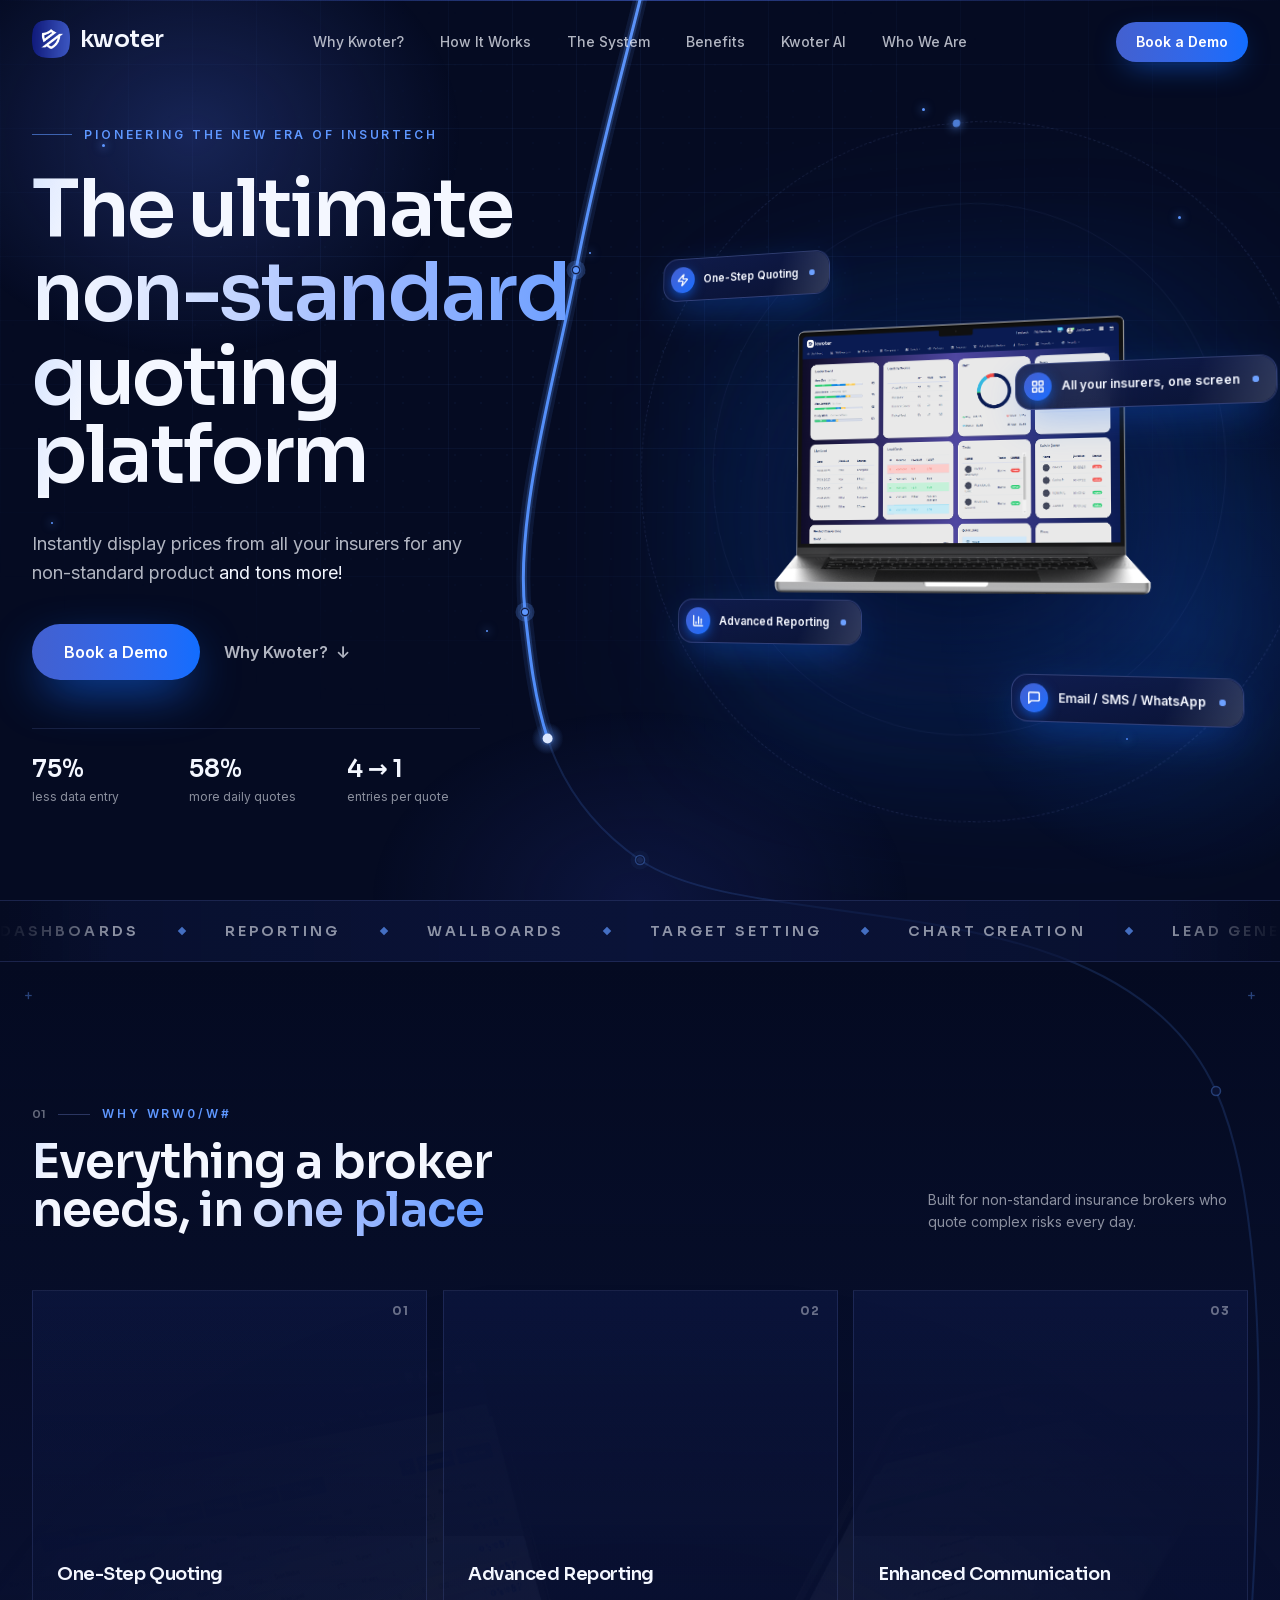
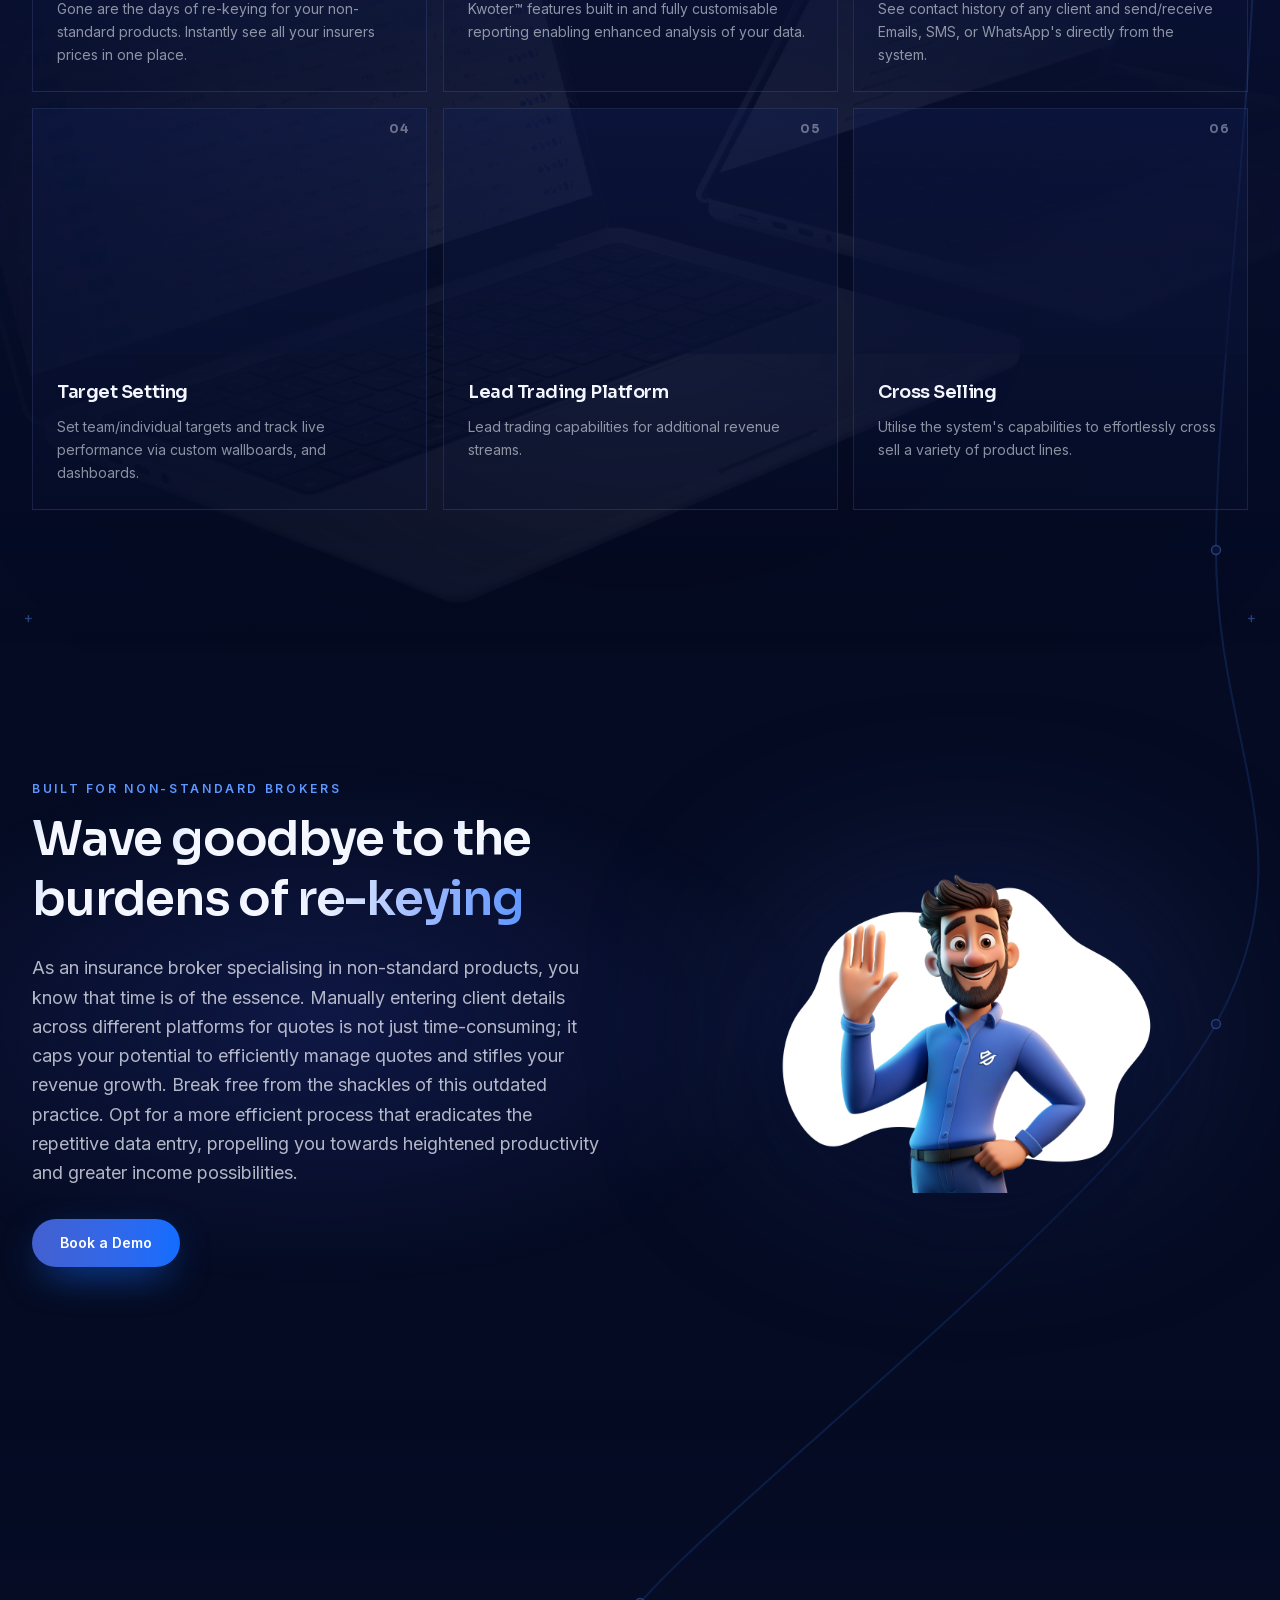
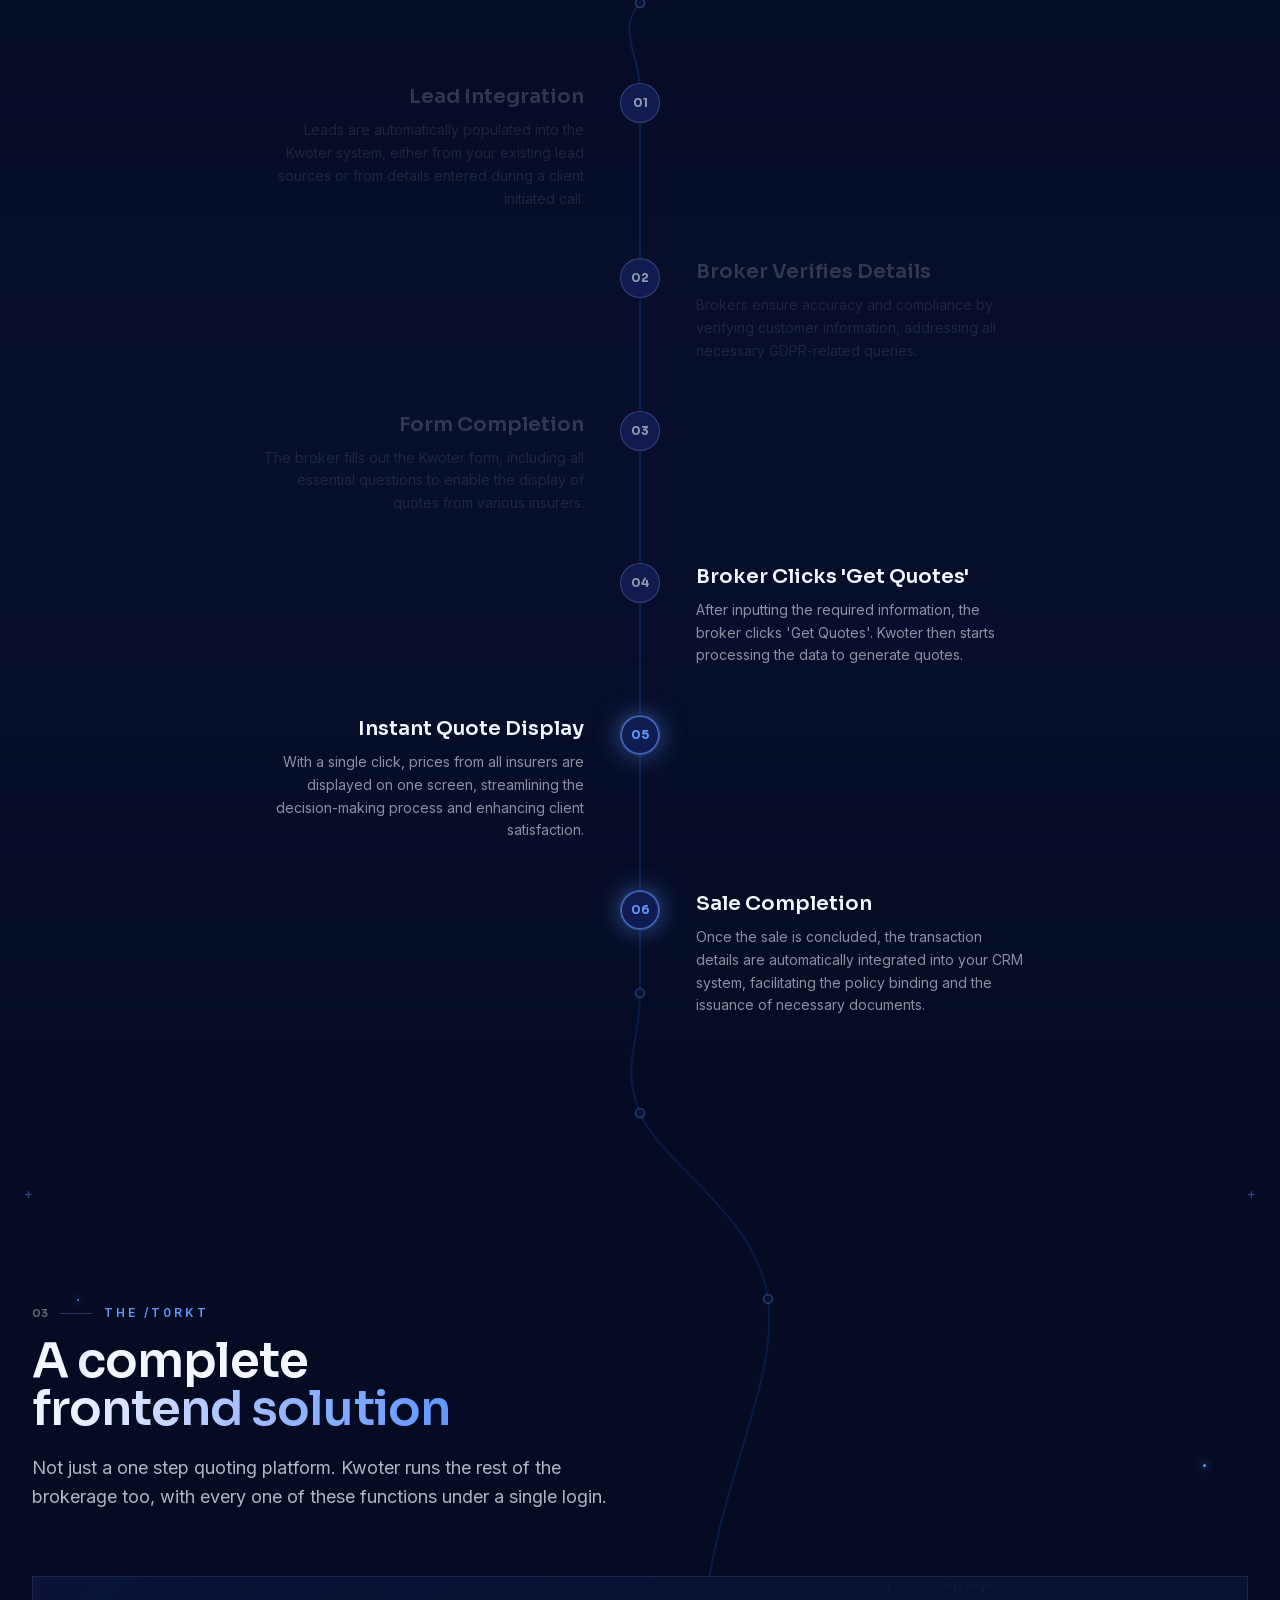
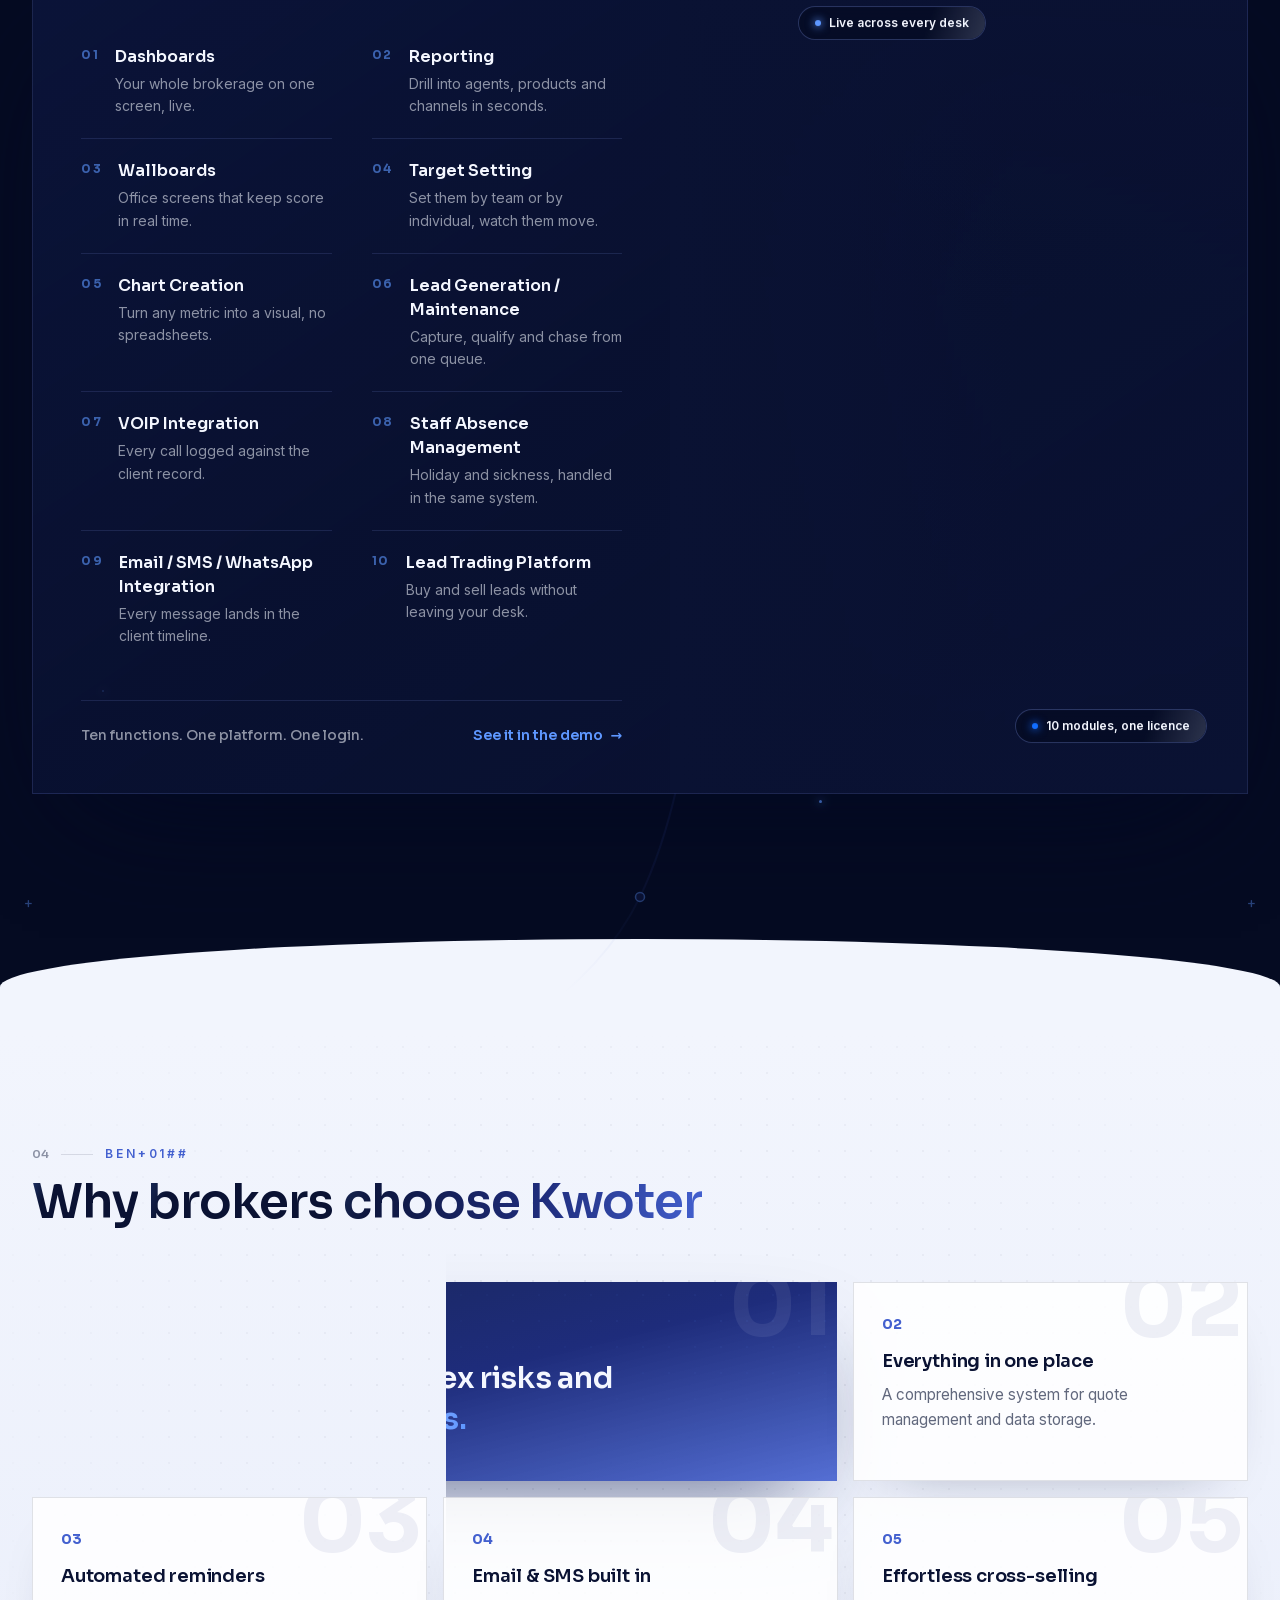
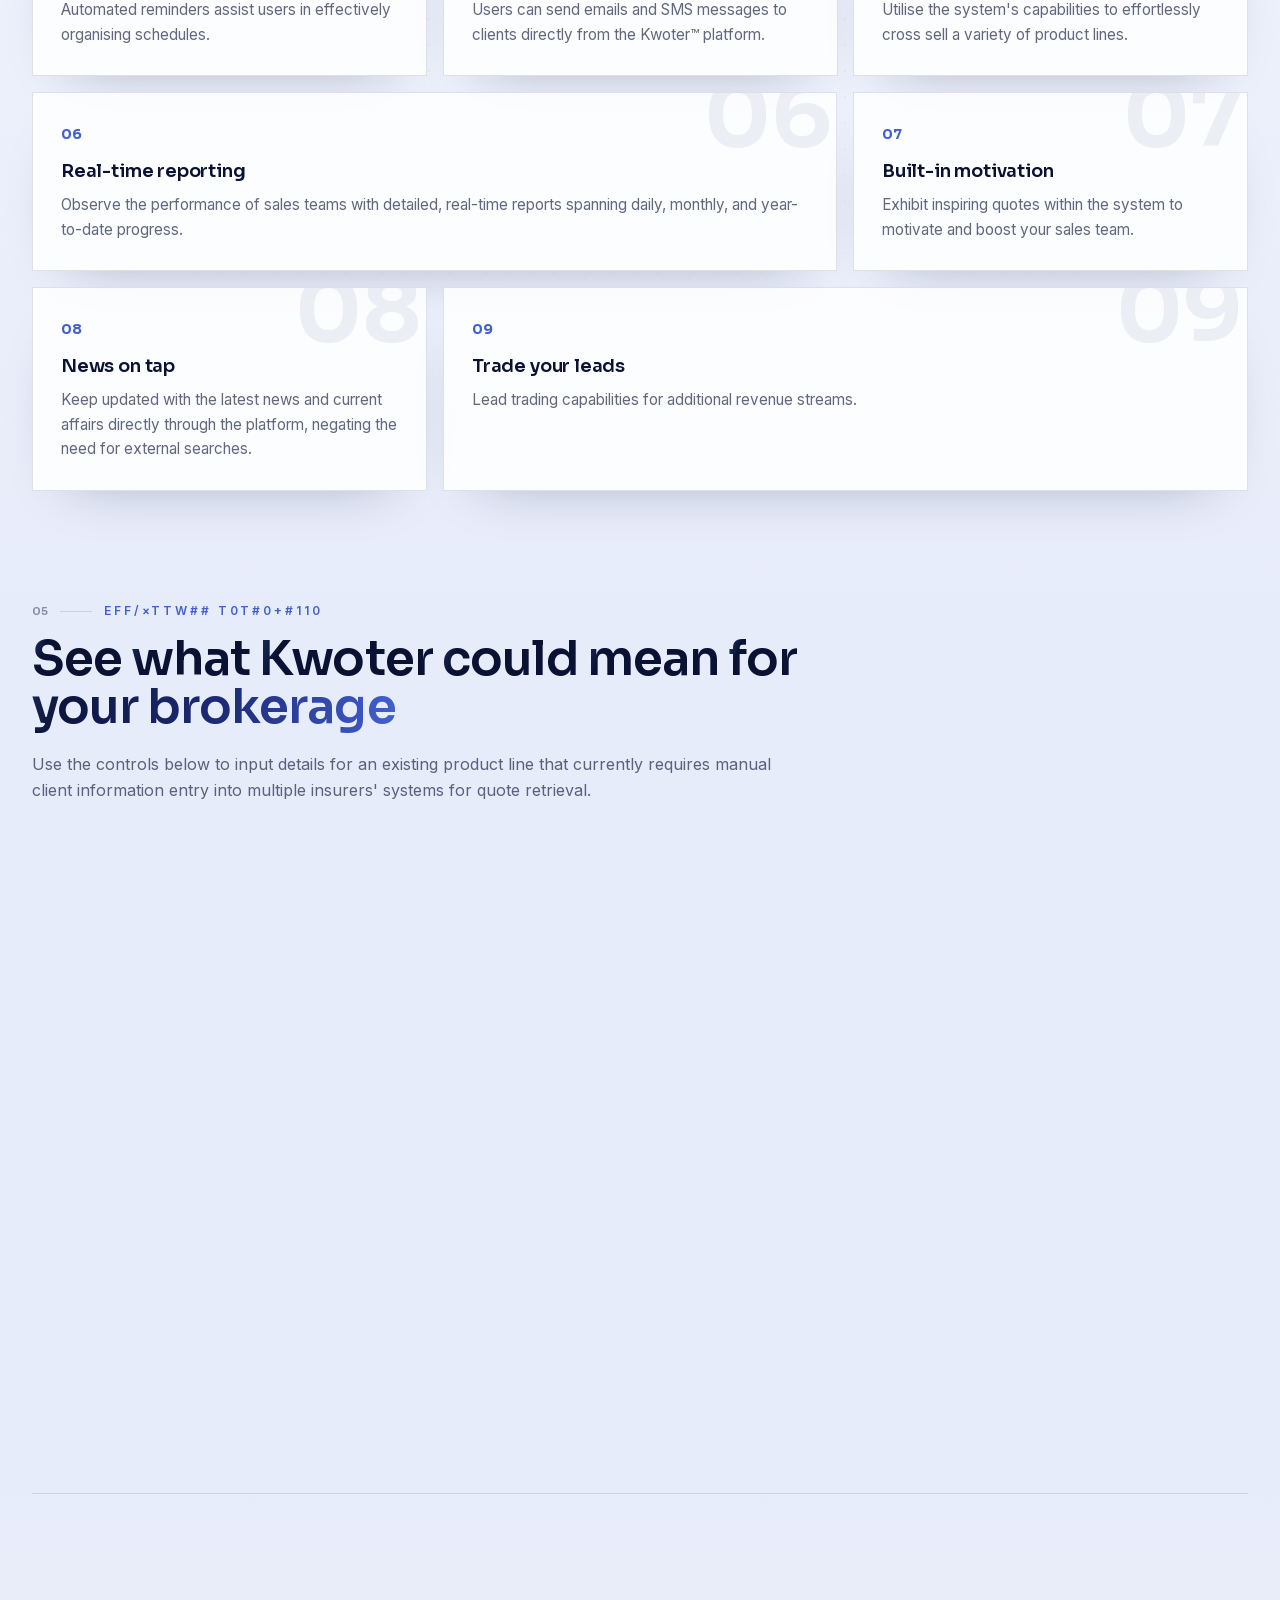
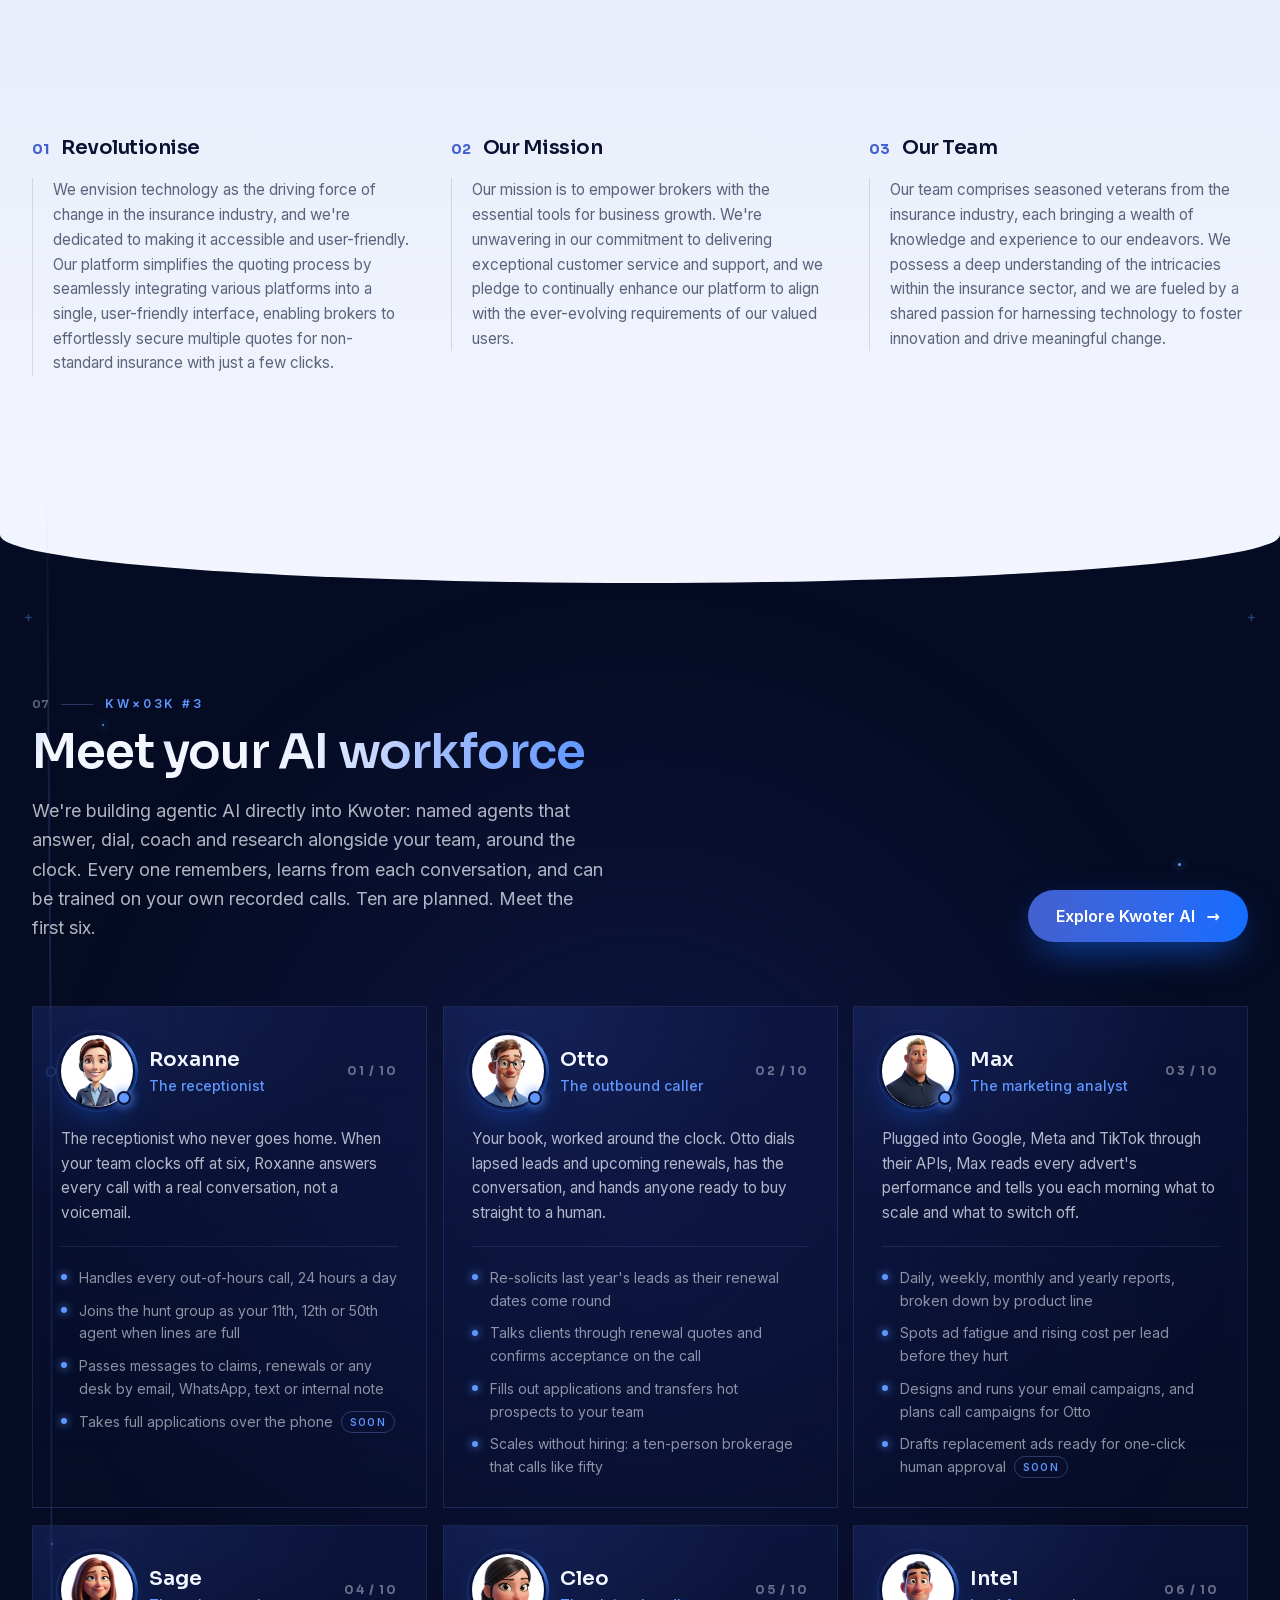
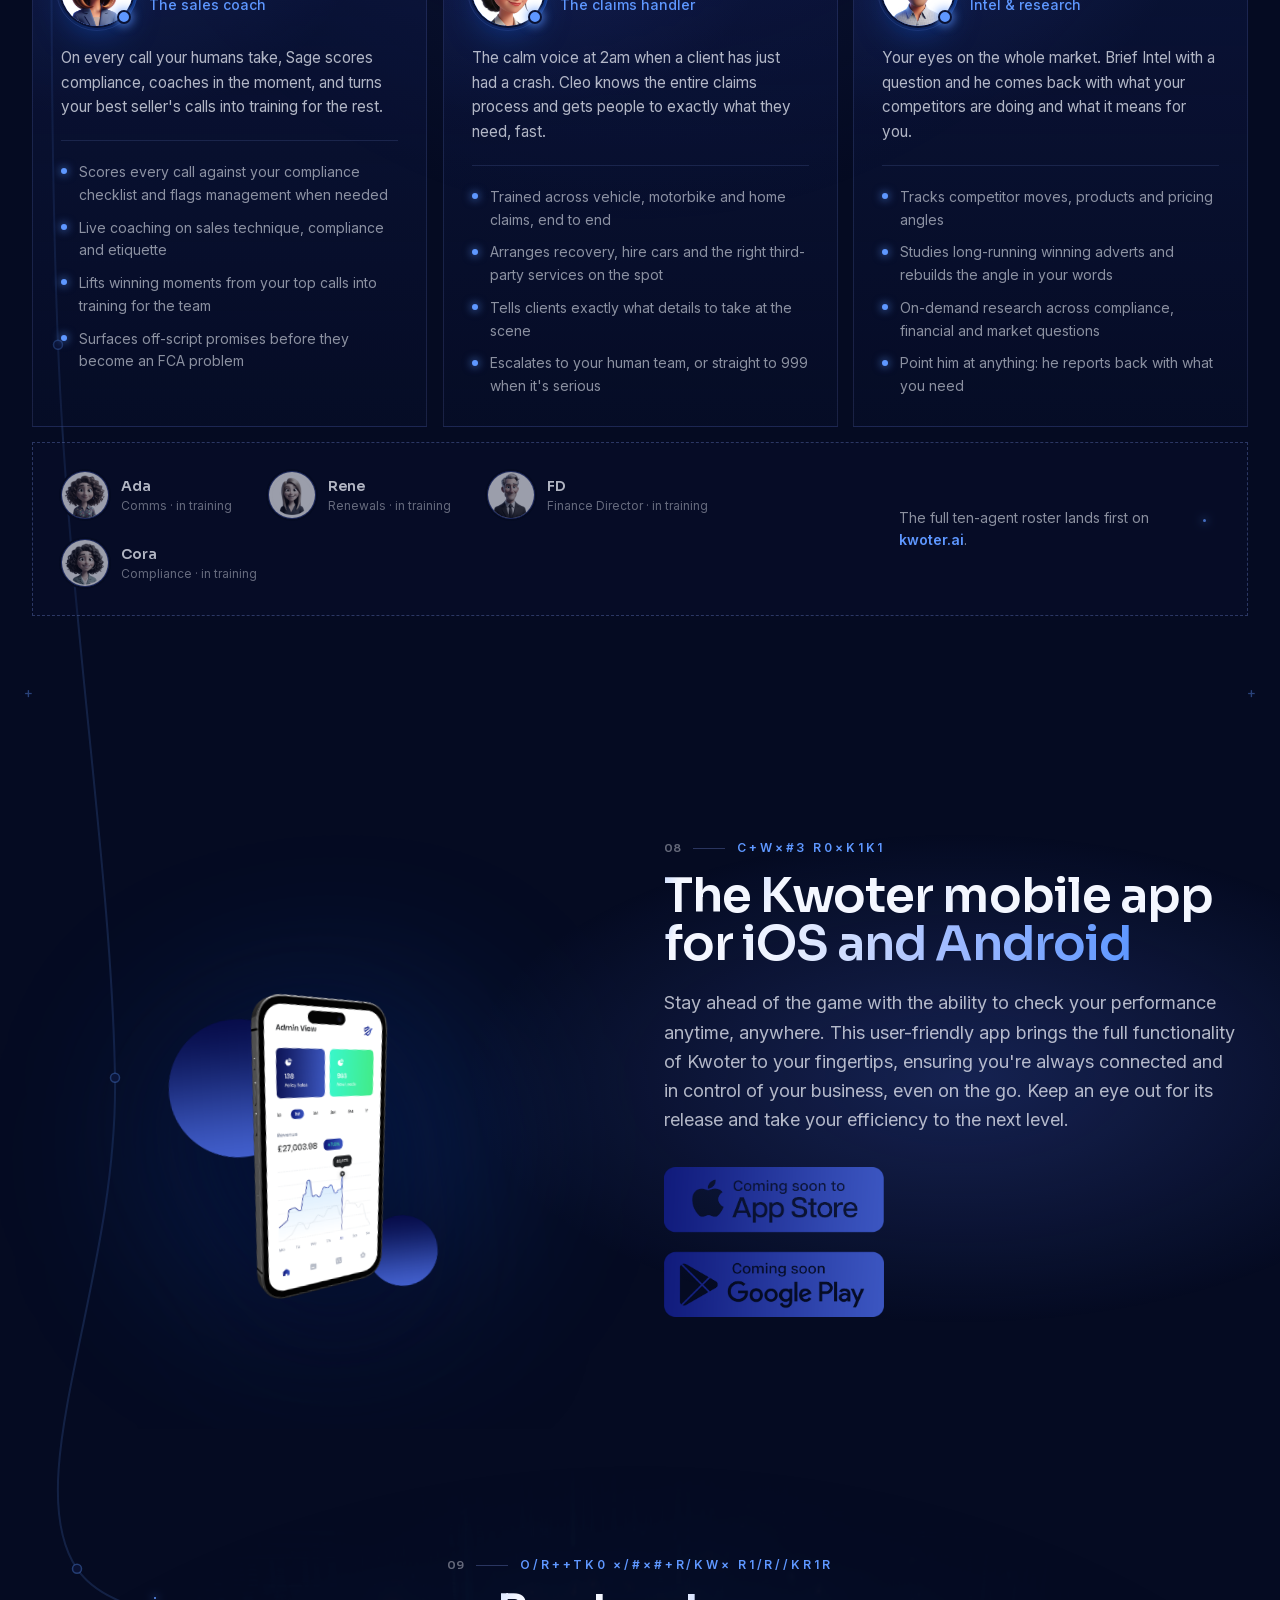
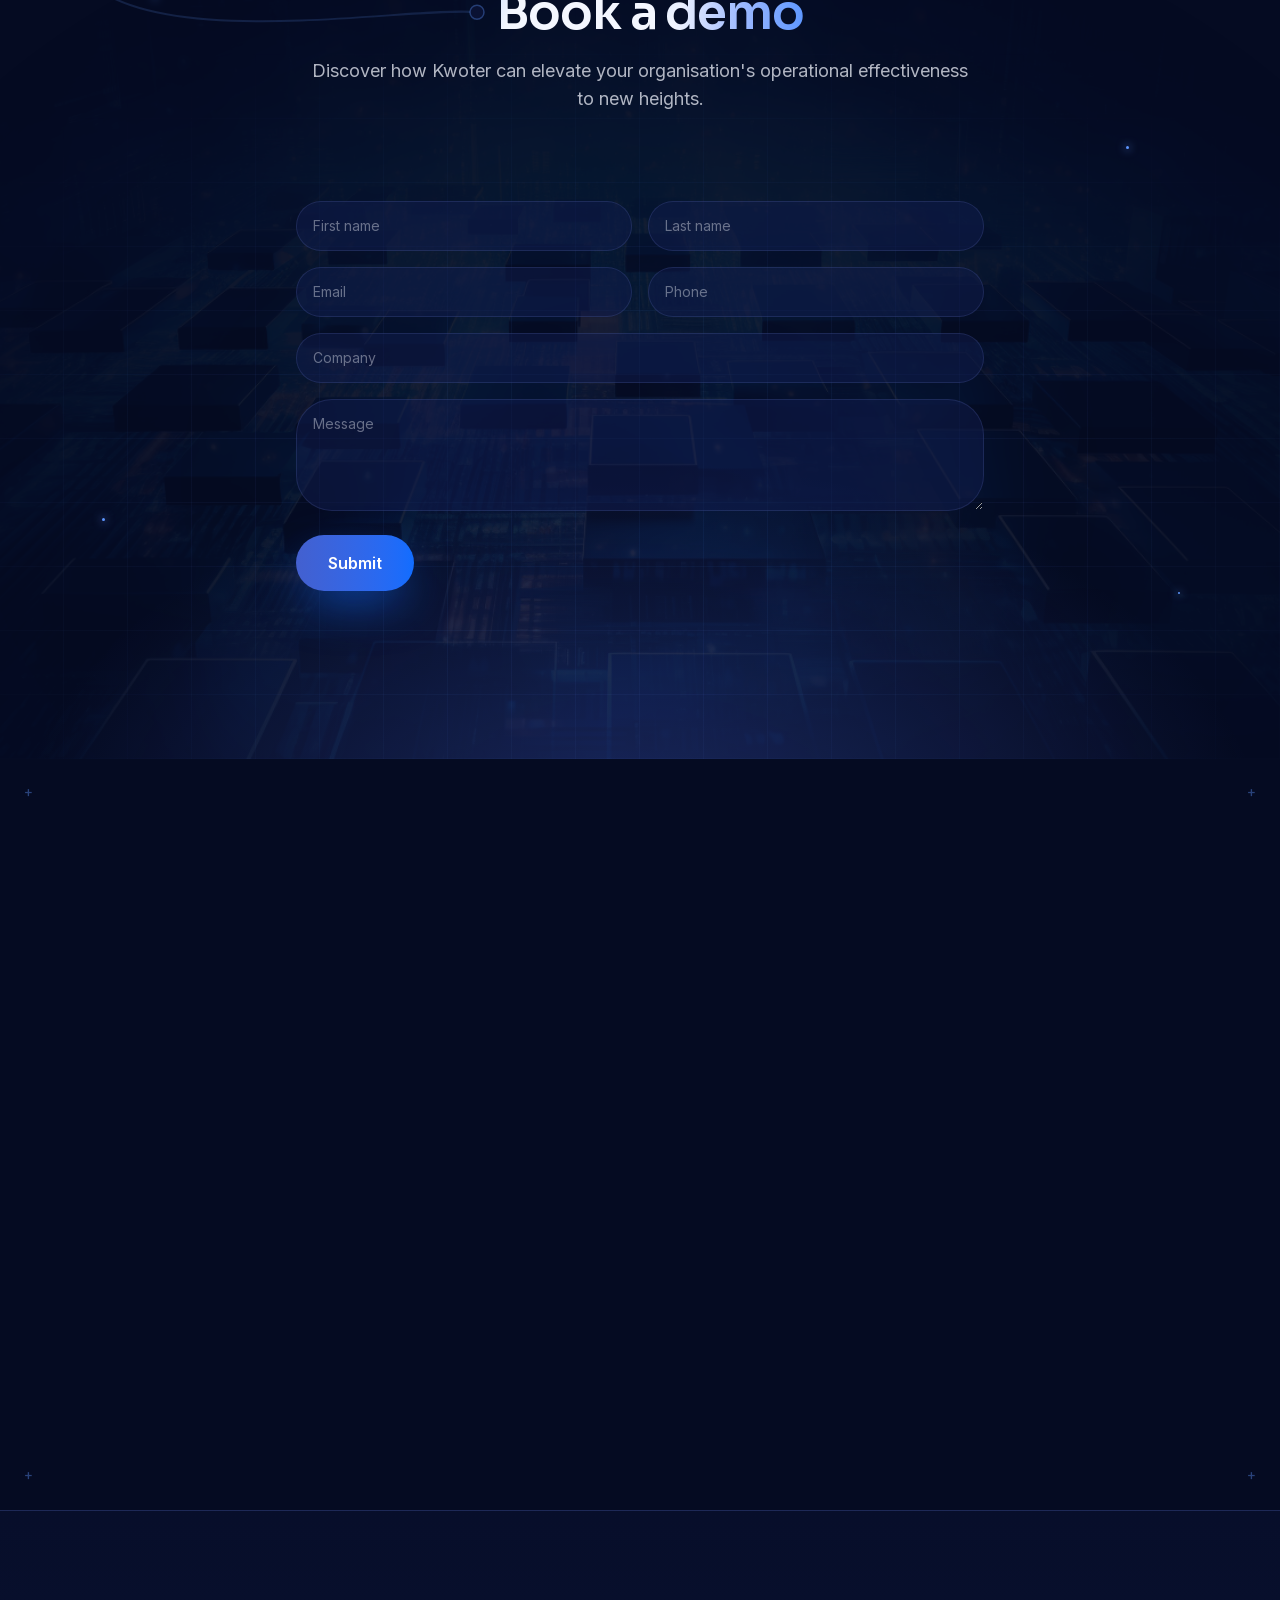
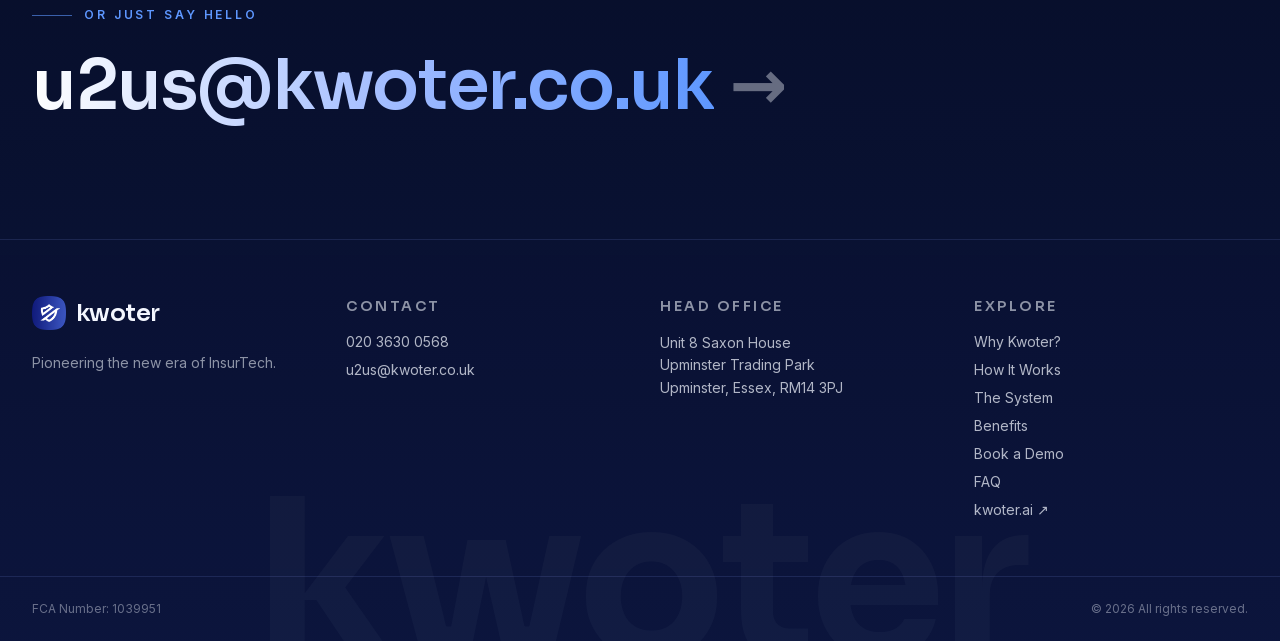
==== commit 32798f0d: "SEO: trim title to ~60 chars + meta description to ~155 Co-Authored-By: Claude Opus 4.8 (1M context)" ====
--- a/index.html
+++ b/index.html
@@ -1 +1 @@
-<!DOCTYPE html><!--wWCqx_oUIjmPUv8nlWE63--><html lang="en-GB" class="__variable_f367f3 __variable_ce197d"><head><meta charSet="utf-8"/><meta name="viewport" content="width=device-width, initial-scale=1"/><link rel="preload" href="/_next/static/media/e4af272ccee01ff0-s.p.woff2" as="font" crossorigin="" type="font/woff2"/><link rel="preload" href="/_next/static/media/f3f7e95f2dbc4fe4-s.p.woff2" as="font" crossorigin="" type="font/woff2"/><link rel="preload" as="image" href="/media/kwoter-mark.png"/><link rel="preload" as="image" href="/media/macbook-dashboard.png"/><link rel="preload" as="image" href="/avatars/roxanne.jpg"/><link rel="preload" as="image" href="/avatars/otto.jpg"/><link rel="preload" as="image" href="/avatars/max.jpg"/><link rel="preload" as="image" href="/avatars/sage.jpg"/><link rel="preload" as="image" href="/avatars/cleo.jpg"/><link rel="preload" as="image" href="/avatars/intel.jpg"/><link rel="preload" as="image" href="/avatars/ada.jpg"/><link rel="preload" as="image" href="/avatars/rene.jpg"/><link rel="stylesheet" href="/_next/static/css/87263e45968cf586.css" data-precedence="next"/><link rel="preload" as="script" fetchPriority="low" href="/_next/static/chunks/webpack-af6f9301b4323e82.js"/><script src="/_next/static/chunks/4bd1b696-c023c6e3521b1417.js" async=""></script><script src="/_next/static/chunks/255-eb4aecc3ff015961.js" async=""></script><script src="/_next/static/chunks/main-app-cf5dfb2c17f21a31.js" async=""></script><script src="/_next/static/chunks/647-b6647f91dc5e4ba5.js" async=""></script><script src="/_next/static/chunks/app/layout-932b9f93052723c4.js" async=""></script><script src="/_next/static/chunks/395-b0b0eaa0bcc66187.js" async=""></script><script src="/_next/static/chunks/app/page-e95e180d77786b33.js" async=""></script><link rel="preload" as="image" href="/avatars/fd.jpg"/><link rel="preload" as="image" href="/avatars/cora.jpg"/><meta name="next-size-adjust" content=""/><title>Kwoter - Pioneering The New Era of InsurTech | Non-Standard Insurance Quoting Platform</title><meta name="description" content="Instantly display prices from all your insurers for any non-standard product. One-step quoting, advanced reporting, enhanced communication and target setting for insurance brokers."/><meta property="og:title" content="Kwoter - The Ultimate Non-Standard Quoting Platform"/><meta property="og:description" content="Instantly display prices from all your insurers for any non-standard product."/><meta property="og:image" content="https://www.kwoter.co.uk/media/og-banner.png"/><meta name="twitter:card" content="summary_large_image"/><meta name="twitter:title" content="Kwoter - The Ultimate Non-Standard Quoting Platform"/><meta name="twitter:description" content="Instantly display prices from all your insurers for any non-standard product."/><meta name="twitter:image" content="https://www.kwoter.co.uk/media/og-banner.png"/><link rel="icon" href="/icon.png?bbf5ebcccd8def58" type="image/png" sizes="256x256"/><link rel="apple-touch-icon" href="/apple-icon.png?f000c47f570ffdb4" type="image/png" sizes="180x180"/><script src="/_next/static/chunks/polyfills-42372ed130431b0a.js" noModule=""></script><link rel="canonical" href="https://kwoter.co.uk/"/><script type="application/ld+json">{"@context":"https://schema.org","@graph":[{"@type":"Organization","@id":"https://kwoter.co.uk/#org","name":"Kwoter","url":"https://kwoter.co.uk/","description":"Kwoter is a non-standard insurance quoting platform pioneering a new era of InsurTech."},{"@type":"WebSite","url":"https://kwoter.co.uk/","name":"Kwoter","publisher":{"@id":"https://kwoter.co.uk/#org"}}]}</script></head><body><div hidden=""><!--$--><!--/$--></div><main class="relative"><div class="fixed inset-0 z-[100] flex items-center justify-center overflow-hidden bg-abyss" aria-hidden="true"><div class="grid-fade absolute inset-0"></div><div class="absolute left-1/2 top-1/2 h-[120vmin] w-[120vmin] -translate-x-1/2 -translate-y-1/2 bg-[radial-gradient(circle,rgba(30,44,123,0.5),transparent_60%)]"></div><div class="absolute left-[18%] top-[12%] h-[44vmin] w-[44vmin] bg-[radial-gradient(circle,rgba(17,109,255,0.16),transparent_65%)]" style="opacity:0"></div><div class="absolute bottom-[10%] right-[16%] h-[40vmin] w-[40vmin] bg-[radial-gradient(circle,rgba(94,151,255,0.12),transparent_65%)]" style="opacity:0"></div><div class="font-display absolute inset-8 hidden text-sm text-royal-2/30 select-none sm:block"><span class="absolute left-0 top-0">+</span><span class="absolute right-0 top-0">+</span><span class="absolute bottom-0 left-0">+</span><span class="absolute bottom-0 right-0">+</span></div><div class="relative flex flex-col items-center"><div class="relative mb-7" style="opacity:0;transform:scale(0.7)"><span class="absolute -inset-5 rounded-full border border-line"></span><span class="absolute -inset-5 rounded-full bg-[conic-gradient(from_0deg,transparent_5%,rgba(94,151,255,0.9)_14%,rgba(17,109,255,0.35)_24%,transparent_38%)]"></span><span class="absolute -inset-12 rounded-full bg-[radial-gradient(circle,rgba(67,96,207,0.35),transparent_70%)]"></span><img alt="Kwoter" width="84" height="84" decoding="async" data-nimg="1" class="relative rounded-[26%] shadow-[0_18px_50px_-12px_rgba(17,109,255,0.65)]" style="color:transparent" src="/media/kwoter-mark.png"/></div><span class="font-display flex text-[2rem] font-semibold tracking-tight text-frost"><span style="opacity:0;transform:translateY(14px)">k</span><span style="opacity:0;transform:translateY(14px)">w</span><span style="opacity:0;transform:translateY(14px)">o</span><span style="opacity:0;transform:translateY(14px)">t</span><span style="opacity:0;transform:translateY(14px)">e</span><span style="opacity:0;transform:translateY(14px)">r</span></span><p class="mt-3 text-[0.65rem] font-semibold uppercase tracking-[0.3em] text-frost-40" style="opacity:0">Insurance people, building insurance technology</p><div class="mt-8 w-64" style="opacity:0;transform:translateY(8px)"><div class="mb-2 flex items-baseline justify-between"><span class="text-[0.58rem] font-semibold uppercase tracking-[0.28em] text-frost-40">Initialising the platform</span><span class="font-display text-xs font-semibold tabular-nums text-royal-2">0%</span></div><div class="relative h-[5px] rounded-full bg-white/[0.07] shadow-[inset_0_0_0_1px_rgba(255,255,255,0.08)]"><span aria-hidden="true" class="absolute left-1/4 top-1/2 h-[3px] w-px -translate-y-1/2 bg-white/12"></span><span aria-hidden="true" class="absolute left-1/2 top-1/2 h-[3px] w-px -translate-y-1/2 bg-white/12"></span><span aria-hidden="true" class="absolute left-3/4 top-1/2 h-[3px] w-px -translate-y-1/2 bg-white/12"></span><div class="absolute inset-y-0 left-0 overflow-hidden rounded-full bg-gradient-to-r from-royal via-electric to-royal-2 shadow-[0_0_16px_rgba(94,151,255,0.5)]" style="width:0%"><span aria-hidden="true" class="absolute inset-y-0 w-12 bg-gradient-to-r from-transparent via-white/40 to-transparent"></span></div><span aria-hidden="true" class="absolute top-1/2 h-2.5 w-2.5 -translate-x-1/2 -translate-y-1/2 rounded-full bg-[#dbe7ff] shadow-[0_0_14px_4px_rgba(94,151,255,0.85)]" style="left:0%"></span></div></div></div></div><div aria-hidden="true" class="fixed inset-0 -z-10 overflow-hidden"><div class="animate-aurora-a absolute -left-[15%] -top-[20%] h-[70vh] w-[60vw] rounded-full bg-[radial-gradient(closest-side,rgba(67,96,207,0.3),transparent_70%)]"></div><div class="animate-aurora-b absolute -right-[20%] top-[30%] h-[80vh] w-[55vw] rounded-full bg-[radial-gradient(closest-side,rgba(17,109,255,0.18),transparent_70%)]"></div><div class="absolute -bottom-[30%] left-[20%] h-[60vh] w-[60vw] rounded-full bg-[radial-gradient(closest-side,rgba(30,44,123,0.32),transparent_70%)]"></div></div><div aria-hidden="true" class="fixed inset-x-0 top-0 z-[60] h-[2px] origin-left bg-gradient-to-r from-royal via-electric to-royal-2" style="transform:scaleX(0)"></div><nav aria-label="Chapters" class="fixed right-5 top-1/2 z-40 hidden -translate-y-1/2 flex-col items-end gap-3 transition-opacity duration-500 xl:flex pointer-events-none opacity-0"><a href="#why-kwoter" aria-label="01 Why Kwoter?" class="group flex items-center justify-end gap-3 py-0.5"><span class="font-display whitespace-nowrap text-[0.62rem] font-semibold uppercase tracking-[0.18em] transition-all duration-300 [transition-timing-function:var(--ease-fluid)] translate-x-2 opacity-0 group-hover:translate-x-0 group-hover:opacity-100 text-frost-40">01<!-- --> · <!-- -->Why Kwoter?</span><span class="h-1.5 w-1.5 rounded-full transition-all duration-300 bg-frost-40/40 group-hover:bg-frost-40"></span></a><a href="#how-it-works" aria-label="02 How It Works" class="group flex items-center justify-end gap-3 py-0.5"><span class="font-display whitespace-nowrap text-[0.62rem] font-semibold uppercase tracking-[0.18em] transition-all duration-300 [transition-timing-function:var(--ease-fluid)] translate-x-2 opacity-0 group-hover:translate-x-0 group-hover:opacity-100 text-frost-40">02<!-- --> · <!-- -->How It Works</span><span class="h-1.5 w-1.5 rounded-full transition-all duration-300 bg-frost-40/40 group-hover:bg-frost-40"></span></a><a href="#the-system" aria-label="03 The System" class="group flex items-center justify-end gap-3 py-0.5"><span class="font-display whitespace-nowrap text-[0.62rem] font-semibold uppercase tracking-[0.18em] transition-all duration-300 [transition-timing-function:var(--ease-fluid)] translate-x-2 opacity-0 group-hover:translate-x-0 group-hover:opacity-100 text-frost-40">03<!-- --> · <!-- -->The System</span><span class="h-1.5 w-1.5 rounded-full transition-all duration-300 bg-frost-40/40 group-hover:bg-frost-40"></span></a><a href="#benefits" aria-label="04 Benefits" class="group flex items-center justify-end gap-3 py-0.5"><span class="font-display whitespace-nowrap text-[0.62rem] font-semibold uppercase tracking-[0.18em] transition-all duration-300 [transition-timing-function:var(--ease-fluid)] translate-x-2 opacity-0 group-hover:translate-x-0 group-hover:opacity-100 text-frost-40">04<!-- --> · <!-- -->Benefits</span><span class="h-1.5 w-1.5 rounded-full transition-all duration-300 bg-frost-40/40 group-hover:bg-frost-40"></span></a><a href="#efficiency-calculator" aria-label="05 Calculator" class="group flex items-center justify-end gap-3 py-0.5"><span class="font-display whitespace-nowrap text-[0.62rem] font-semibold uppercase tracking-[0.18em] transition-all duration-300 [transition-timing-function:var(--ease-fluid)] translate-x-2 opacity-0 group-hover:translate-x-0 group-hover:opacity-100 text-frost-40">05<!-- --> · <!-- -->Calculator</span><span class="h-1.5 w-1.5 rounded-full transition-all duration-300 bg-frost-40/40 group-hover:bg-frost-40"></span></a><a href="#who-we-are" aria-label="06 Who We Are" class="group flex items-center justify-end gap-3 py-0.5"><span class="font-display whitespace-nowrap text-[0.62rem] font-semibold uppercase tracking-[0.18em] transition-all duration-300 [transition-timing-function:var(--ease-fluid)] translate-x-2 opacity-0 group-hover:translate-x-0 group-hover:opacity-100 text-frost-40">06<!-- --> · <!-- -->Who We Are</span><span class="h-1.5 w-1.5 rounded-full transition-all duration-300 bg-frost-40/40 group-hover:bg-frost-40"></span></a><a href="#kwoter-ai" aria-label="07 Kwoter AI" class="group flex items-center justify-end gap-3 py-0.5"><span class="font-display whitespace-nowrap text-[0.62rem] font-semibold uppercase tracking-[0.18em] transition-all duration-300 [transition-timing-function:var(--ease-fluid)] translate-x-2 opacity-0 group-hover:translate-x-0 group-hover:opacity-100 text-frost-40">07<!-- --> · <!-- -->Kwoter AI</span><span class="h-1.5 w-1.5 rounded-full transition-all duration-300 bg-frost-40/40 group-hover:bg-frost-40"></span></a><a href="#coming-soon" aria-label="08 Coming Soon" class="group flex items-center justify-end gap-3 py-0.5"><span class="font-display whitespace-nowrap text-[0.62rem] font-semibold uppercase tracking-[0.18em] transition-all duration-300 [transition-timing-function:var(--ease-fluid)] translate-x-2 opacity-0 group-hover:translate-x-0 group-hover:opacity-100 text-frost-40">08<!-- --> · <!-- -->Coming Soon</span><span class="h-1.5 w-1.5 rounded-full transition-all duration-300 bg-frost-40/40 group-hover:bg-frost-40"></span></a><a href="#book-a-demo" aria-label="09 Book a Demo" class="group flex items-center justify-end gap-3 py-0.5"><span class="font-display whitespace-nowrap text-[0.62rem] font-semibold uppercase tracking-[0.18em] transition-all duration-300 [transition-timing-function:var(--ease-fluid)] translate-x-2 opacity-0 group-hover:translate-x-0 group-hover:opacity-100 text-frost-40">09<!-- --> · <!-- -->Book a Demo</span><span class="h-1.5 w-1.5 rounded-full transition-all duration-300 bg-frost-40/40 group-hover:bg-frost-40"></span></a><a href="#faq" aria-label="10 Questions" class="group flex items-center justify-end gap-3 py-0.5"><span class="font-display whitespace-nowrap text-[0.62rem] font-semibold uppercase tracking-[0.18em] transition-all duration-300 [transition-timing-function:var(--ease-fluid)] translate-x-2 opacity-0 group-hover:translate-x-0 group-hover:opacity-100 text-frost-40">10<!-- --> · <!-- -->Questions</span><span class="h-1.5 w-1.5 rounded-full transition-all duration-300 bg-frost-40/40 group-hover:bg-frost-40"></span></a></nav><header class="fixed inset-x-0 top-0 z-50 transition-all duration-500 border-b border-transparent py-5" style="opacity:0;transform:translateY(-80px)"><div class="mx-auto flex max-w-7xl items-center justify-between px-5 lg:px-8"><a href="#top" aria-label="Kwoter home"><span class="inline-flex items-center gap-2.5"><img alt="" width="38" height="38" decoding="async" data-nimg="1" class="rounded-[26%]" style="color:transparent" src="/media/kwoter-mark.png"/><span class="font-display text-[1.45rem] font-semibold tracking-tight text-frost">kwoter</span></span></a><nav class="hidden items-center gap-1 lg:flex"><a href="#why-kwoter" class="rounded-full px-4 py-2 text-sm font-medium text-frost-72 transition hover:bg-white/5 hover:text-frost">Why Kwoter?</a><a href="#how-it-works" class="rounded-full px-4 py-2 text-sm font-medium text-frost-72 transition hover:bg-white/5 hover:text-frost">How It Works</a><a href="#the-system" class="rounded-full px-4 py-2 text-sm font-medium text-frost-72 transition hover:bg-white/5 hover:text-frost">The System</a><a href="#benefits" class="rounded-full px-4 py-2 text-sm font-medium text-frost-72 transition hover:bg-white/5 hover:text-frost">Benefits</a><a href="#kwoter-ai" class="rounded-full px-4 py-2 text-sm font-medium text-frost-72 transition hover:bg-white/5 hover:text-frost">Kwoter AI</a><a href="#who-we-are" class="rounded-full px-4 py-2 text-sm font-medium text-frost-72 transition hover:bg-white/5 hover:text-frost">Who We Are</a></nav><div class="hidden lg:block"><a href="#book-a-demo" class="group inline-flex items-center rounded-full bg-gradient-to-r from-royal to-electric px-5 py-2.5 text-sm font-semibold text-white shadow-[0_10px_30px_-10px_rgba(17,109,255,0.7)] transition hover:brightness-110"><span class="btn-swap" data-text="Book a Demo"><span>Book a Demo</span></span></a></div><button class="rounded-md p-2 text-frost lg:hidden" aria-label="Toggle menu"><svg xmlns="http://www.w3.org/2000/svg" width="26" height="26" viewBox="0 0 24 24" fill="none" stroke="currentColor" stroke-width="2" stroke-linecap="round" stroke-linejoin="round" class="lucide lucide-menu"><line x1="4" x2="20" y1="12" y2="12"></line><line x1="4" x2="20" y1="6" y2="6"></line><line x1="4" x2="20" y1="18" y2="18"></line></svg></button></div></header><section id="top" class="relative flex min-h-[100svh] items-center overflow-hidden pb-16 pt-32 lg:pt-24"><div data-flow="0.4" aria-hidden="true" class="absolute left-[45%] top-[30%] hidden h-0 w-0 lg:block"></div><div data-flow="0.7" aria-hidden="true" class="absolute left-[41%] top-[68%] hidden h-0 w-0 lg:block"></div><div class="absolute inset-0 -z-10"><div class="grid-fade absolute inset-0"></div><div class="dots-dark absolute inset-0 opacity-40 [mask-image:radial-gradient(ellipse_70%_60%_at_50%_40%,black,transparent_75%)]"></div><div class="absolute inset-x-0 top-0 h-px bg-gradient-to-r from-transparent via-royal/60 to-transparent"></div></div><div aria-hidden="true" class="pointer-events-none absolute inset-0 hidden lg:block"><span class="twinkle absolute rounded-full bg-royal-2" style="top:16%;left:8%;width:3px;height:3px;animation-delay:0s;box-shadow:0 0 8px 1px rgba(94,151,255,0.6)"></span><span class="twinkle absolute rounded-full bg-royal-2" style="top:28%;left:46%;width:2px;height:2px;animation-delay:1.4s;box-shadow:0 0 8px 1px rgba(94,151,255,0.6)"></span><span class="twinkle absolute rounded-full bg-royal-2" style="top:12%;left:72%;width:3px;height:3px;animation-delay:2.2s;box-shadow:0 0 8px 1px rgba(94,151,255,0.6)"></span><span class="twinkle absolute rounded-full bg-royal-2" style="top:58%;left:4%;width:2px;height:2px;animation-delay:0.6s;box-shadow:0 0 8px 1px rgba(94,151,255,0.6)"></span><span class="twinkle absolute rounded-full bg-royal-2" style="top:70%;left:38%;width:2px;height:2px;animation-delay:2.8s;box-shadow:0 0 8px 1px rgba(94,151,255,0.6)"></span><span class="twinkle absolute rounded-full bg-royal-2" style="top:24%;left:92%;width:3px;height:3px;animation-delay:1.9s;box-shadow:0 0 8px 1px rgba(94,151,255,0.6)"></span><span class="twinkle absolute rounded-full bg-royal-2" style="top:82%;left:88%;width:2px;height:2px;animation-delay:3.4s;box-shadow:0 0 8px 1px rgba(94,151,255,0.6)"></span></div><div class="relative z-[2] mx-auto grid w-full max-w-7xl items-center gap-14 px-5 lg:grid-cols-[1.02fr_0.98fr] lg:gap-6 lg:px-8"><div class="relative z-10" style="opacity:1;transform:none"><p class="mb-7 flex items-center gap-3 text-xs font-semibold uppercase tracking-[0.24em] text-royal-2" style="opacity:0;transform:translateY(16px)"><span class="h-px w-10 bg-royal-2/60" aria-hidden="true"></span>Pioneering the new era of InsurTech</p><h1 class="shimmer-go font-display text-[clamp(2.9rem,6.2vw,5.3rem)] font-semibold leading-[0.98] tracking-[-0.03em]"><span class="block overflow-hidden pb-[0.08em]"><span data-shimmer="The ultimate" class="shimmer-word block " style="animation-delay:2.7s;transform:translateY(110%)">The ultimate</span></span><span class="block overflow-hidden pb-[0.08em]"><span data-shimmer="non-standard" class="shimmer-word block text-gradient" style="animation-delay:2.8800000000000003s;transform:translateY(110%)">non-standard</span></span><span class="block overflow-hidden pb-[0.08em]"><span data-shimmer="quoting platform" class="shimmer-word block " style="animation-delay:3.06s;transform:translateY(110%)">quoting platform</span></span></h1><p class="mt-7 max-w-md text-lg leading-relaxed text-frost-72" style="opacity:0;transform:translateY(18px)">Instantly display prices from all your insurers for any non-standard product<!-- --> <span class="text-frost">and tons more!</span></p><div class="mt-9 flex flex-wrap items-center gap-4" style="opacity:0;transform:translateY(18px)"><div style="display:inline-block;transform:none"><a href="#book-a-demo" class="group inline-flex items-center rounded-full bg-gradient-to-r from-royal to-electric px-8 py-4 text-base font-semibold text-white shadow-[0_18px_50px_-12px_rgba(17,109,255,0.8)] transition hover:brightness-110"><span class="btn-swap" data-text="Book a Demo"><span>Book a Demo</span></span></a></div><a href="#why-kwoter" class="group inline-flex items-center gap-2 px-2 py-4 text-base font-semibold text-frost-72 transition hover:text-frost"><span class="link-underline">Why Kwoter?</span><span class="transition-transform duration-300 group-hover:translate-y-0.5">↓</span></a></div><dl class="hairline-t mt-12 grid max-w-md grid-cols-3 gap-6 pt-6" style="opacity:0"><div><dt class="sr-only">less data entry</dt><dd class="font-display text-2xl font-semibold text-frost"><span>0<!-- -->%</span></dd><dd class="mt-1 text-xs leading-snug text-frost-56">less data entry</dd></div><div><dt class="sr-only">more daily quotes</dt><dd class="font-display text-2xl font-semibold text-frost"><span>0<!-- -->%</span></dd><dd class="mt-1 text-xs leading-snug text-frost-56">more daily quotes</dd></div><div><dt class="sr-only">entries per quote</dt><dd class="font-display text-2xl font-semibold text-frost"><span>4 → <!-- -->4</span></dd><dd class="mt-1 text-xs leading-snug text-frost-56">entries per quote</dd></div></dl></div><div class="relative z-0 [perspective:1400px]" style="opacity:0;transform:translateX(90px)"><div class="relative" style="transform:rotateX(4deg) rotateY(-16deg)"><div class="absolute inset-x-[8%] bottom-[6%] top-[24%] -z-10 rounded-[48px] bg-electric/25 blur-[90px]"></div><div aria-hidden="true" class="absolute left-1/2 top-1/2 -z-10 h-[120%] w-[120%] -translate-x-1/2 -translate-y-1/2"><div class="animate-spin-slow absolute inset-0 rounded-full border border-dashed border-line-strong/50"><span class="absolute left-1/2 top-0 h-2 w-2 -translate-x-1/2 -translate-y-1/2 rounded-full bg-royal-2/80 shadow-[0_0_10px_2px_rgba(94,151,255,0.5)]"></span></div><div class="absolute inset-[12%] rounded-full border border-line/50"></div></div><div style="transform:none"><div><img alt="The Kwoter quoting platform dashboard on a MacBook" width="1080" height="807" decoding="async" data-nimg="1" class="w-full drop-shadow-[0_50px_90px_rgba(2,8,35,0.85)]" style="color:transparent" src="/media/macbook-dashboard.png"/></div></div><div class="absolute hidden lg:block left-[-6%] top-[12%]" style="opacity:0;transform:translateY(24px) scale(0.85)"><div><span class="chip-sheen relative inline-flex items-center gap-2.5 overflow-hidden rounded-2xl border border-line-strong bg-gradient-to-br from-navy/90 to-abyss-2/90 py-2 pl-2 pr-4 text-xs font-semibold text-frost shadow-[0_14px_40px_-10px_rgba(17,109,255,0.45)] backdrop-blur-md" style="animation-delay:3.78s"><span class="flex h-7 w-7 items-center justify-center rounded-xl bg-gradient-to-br from-royal to-electric shadow-[0_4px_14px_-2px_rgba(17,109,255,0.8)]"><svg xmlns="http://www.w3.org/2000/svg" width="14" height="14" viewBox="0 0 24 24" fill="none" stroke="currentColor" stroke-width="2.4" stroke-linecap="round" stroke-linejoin="round" class="lucide lucide-zap text-white"><path d="M4 14a1 1 0 0 1-.78-1.63l9.9-10.2a.5.5 0 0 1 .86.46l-1.92 6.02A1 1 0 0 0 13 10h7a1 1 0 0 1 .78 1.63l-9.9 10.2a.5.5 0 0 1-.86-.46l1.92-6.02A1 1 0 0 0 11 14z"></path></svg></span>One-Step Quoting<span class="relative ml-0.5 flex h-1.5 w-1.5" aria-hidden="true"><span class="absolute inline-flex h-full w-full animate-ping rounded-full bg-royal-2 opacity-70 [animation-duration:2.6s]"></span><span class="relative inline-flex h-1.5 w-1.5 rounded-full bg-royal-2"></span></span></span></div></div><div class="absolute hidden lg:block right-[-4%] top-[34%]" style="opacity:0;transform:translateY(24px) scale(0.85)"><div><span class="chip-sheen relative inline-flex items-center gap-2.5 overflow-hidden rounded-2xl border border-line-strong bg-gradient-to-br from-navy/90 to-abyss-2/90 py-2 pl-2 pr-4 text-xs font-semibold text-frost shadow-[0_14px_40px_-10px_rgba(17,109,255,0.45)] backdrop-blur-md" style="animation-delay:3.9899999999999998s"><span class="flex h-7 w-7 items-center justify-center rounded-xl bg-gradient-to-br from-royal to-electric shadow-[0_4px_14px_-2px_rgba(17,109,255,0.8)]"><svg xmlns="http://www.w3.org/2000/svg" width="14" height="14" viewBox="0 0 24 24" fill="none" stroke="currentColor" stroke-width="2.4" stroke-linecap="round" stroke-linejoin="round" class="lucide lucide-layout-grid text-white"><rect width="7" height="7" x="3" y="3" rx="1"></rect><rect width="7" height="7" x="14" y="3" rx="1"></rect><rect width="7" height="7" x="14" y="14" rx="1"></rect><rect width="7" height="7" x="3" y="14" rx="1"></rect></svg></span>All your insurers, one screen<span class="relative ml-0.5 flex h-1.5 w-1.5" aria-hidden="true"><span class="absolute inline-flex h-full w-full animate-ping rounded-full bg-royal-2 opacity-70 [animation-duration:2.6s]"></span><span class="relative inline-flex h-1.5 w-1.5 rounded-full bg-royal-2"></span></span></span></div></div><div class="absolute hidden lg:block left-[-2%] bottom-[18%]" style="opacity:0;transform:translateY(24px) scale(0.85)"><div><span class="chip-sheen relative inline-flex items-center gap-2.5 overflow-hidden rounded-2xl border border-line-strong bg-gradient-to-br from-navy/90 to-abyss-2/90 py-2 pl-2 pr-4 text-xs font-semibold text-frost shadow-[0_14px_40px_-10px_rgba(17,109,255,0.45)] backdrop-blur-md" style="animation-delay:4.199999999999999s"><span class="flex h-7 w-7 items-center justify-center rounded-xl bg-gradient-to-br from-royal to-electric shadow-[0_4px_14px_-2px_rgba(17,109,255,0.8)]"><svg xmlns="http://www.w3.org/2000/svg" width="14" height="14" viewBox="0 0 24 24" fill="none" stroke="currentColor" stroke-width="2.4" stroke-linecap="round" stroke-linejoin="round" class="lucide lucide-chart-column text-white"><path d="M3 3v16a2 2 0 0 0 2 2h16"></path><path d="M18 17V9"></path><path d="M13 17V5"></path><path d="M8 17v-3"></path></svg></span>Advanced Reporting<span class="relative ml-0.5 flex h-1.5 w-1.5" aria-hidden="true"><span class="absolute inline-flex h-full w-full animate-ping rounded-full bg-royal-2 opacity-70 [animation-duration:2.6s]"></span><span class="relative inline-flex h-1.5 w-1.5 rounded-full bg-royal-2"></span></span></span></div></div><div class="absolute hidden lg:block right-[2%] bottom-[6%]" style="opacity:0;transform:translateY(24px) scale(0.85)"><div><span class="chip-sheen relative inline-flex items-center gap-2.5 overflow-hidden rounded-2xl border border-line-strong bg-gradient-to-br from-navy/90 to-abyss-2/90 py-2 pl-2 pr-4 text-xs font-semibold text-frost shadow-[0_14px_40px_-10px_rgba(17,109,255,0.45)] backdrop-blur-md" style="animation-delay:4.409999999999999s"><span class="flex h-7 w-7 items-center justify-center rounded-xl bg-gradient-to-br from-royal to-electric shadow-[0_4px_14px_-2px_rgba(17,109,255,0.8)]"><svg xmlns="http://www.w3.org/2000/svg" width="14" height="14" viewBox="0 0 24 24" fill="none" stroke="currentColor" stroke-width="2.4" stroke-linecap="round" stroke-linejoin="round" class="lucide lucide-message-square text-white"><path d="M21 15a2 2 0 0 1-2 2H7l-4 4V5a2 2 0 0 1 2-2h14a2 2 0 0 1 2 2z"></path></svg></span>Email / SMS / WhatsApp<span class="relative ml-0.5 flex h-1.5 w-1.5" aria-hidden="true"><span class="absolute inline-flex h-full w-full animate-ping rounded-full bg-royal-2 opacity-70 [animation-duration:2.6s]"></span><span class="relative inline-flex h-1.5 w-1.5 rounded-full bg-royal-2"></span></span></span></div></div></div></div></div><div data-flow="1" aria-hidden="true" class="absolute bottom-10 left-1/2 hidden h-0 w-0 lg:block"></div></section><div class="relative z-[2] overflow-hidden border-y border-line bg-gradient-to-r from-abyss-2/70 via-navy/50 to-abyss-2/70 py-5"><div class="animate-marquee flex w-max items-center gap-10 whitespace-nowrap"><span class="flex items-center gap-10"><span class="font-display text-sm font-semibold uppercase tracking-[0.22em] text-frost-56">Dashboards</span><span class="h-1.5 w-1.5 rotate-45 bg-royal-2/70" aria-hidden="true"></span></span><span class="flex items-center gap-10"><span class="font-display text-sm font-semibold uppercase tracking-[0.22em] text-frost-56">Reporting</span><span class="h-1.5 w-1.5 rotate-45 bg-royal-2/70" aria-hidden="true"></span></span><span class="flex items-center gap-10"><span class="font-display text-sm font-semibold uppercase tracking-[0.22em] text-frost-56">Wallboards</span><span class="h-1.5 w-1.5 rotate-45 bg-royal-2/70" aria-hidden="true"></span></span><span class="flex items-center gap-10"><span class="font-display text-sm font-semibold uppercase tracking-[0.22em] text-frost-56">Target Setting</span><span class="h-1.5 w-1.5 rotate-45 bg-royal-2/70" aria-hidden="true"></span></span><span class="flex items-center gap-10"><span class="font-display text-sm font-semibold uppercase tracking-[0.22em] text-frost-56">Chart Creation</span><span class="h-1.5 w-1.5 rotate-45 bg-royal-2/70" aria-hidden="true"></span></span><span class="flex items-center gap-10"><span class="font-display text-sm font-semibold uppercase tracking-[0.22em] text-frost-56">Lead Generation</span><span class="h-1.5 w-1.5 rotate-45 bg-royal-2/70" aria-hidden="true"></span></span><span class="flex items-center gap-10"><span class="font-display text-sm font-semibold uppercase tracking-[0.22em] text-frost-56">VOIP Integration</span><span class="h-1.5 w-1.5 rotate-45 bg-royal-2/70" aria-hidden="true"></span></span><span class="flex items-center gap-10"><span class="font-display text-sm font-semibold uppercase tracking-[0.22em] text-frost-56">Staff Absence Management</span><span class="h-1.5 w-1.5 rotate-45 bg-royal-2/70" aria-hidden="true"></span></span><span class="flex items-center gap-10"><span class="font-display text-sm font-semibold uppercase tracking-[0.22em] text-frost-56">Email / SMS / WhatsApp</span><span class="h-1.5 w-1.5 rotate-45 bg-royal-2/70" aria-hidden="true"></span></span><span class="flex items-center gap-10"><span class="font-display text-sm font-semibold uppercase tracking-[0.22em] text-frost-56">Lead Trading Platform</span><span class="h-1.5 w-1.5 rotate-45 bg-royal-2/70" aria-hidden="true"></span></span><span class="flex items-center gap-10"><span class="font-display text-sm font-semibold uppercase tracking-[0.22em] text-frost-56">Dashboards</span><span class="h-1.5 w-1.5 rotate-45 bg-royal-2/70" aria-hidden="true"></span></span><span class="flex items-center gap-10"><span class="font-display text-sm font-semibold uppercase tracking-[0.22em] text-frost-56">Reporting</span><span class="h-1.5 w-1.5 rotate-45 bg-royal-2/70" aria-hidden="true"></span></span><span class="flex items-center gap-10"><span class="font-display text-sm font-semibold uppercase tracking-[0.22em] text-frost-56">Wallboards</span><span class="h-1.5 w-1.5 rotate-45 bg-royal-2/70" aria-hidden="true"></span></span><span class="flex items-center gap-10"><span class="font-display text-sm font-semibold uppercase tracking-[0.22em] text-frost-56">Target Setting</span><span class="h-1.5 w-1.5 rotate-45 bg-royal-2/70" aria-hidden="true"></span></span><span class="flex items-center gap-10"><span class="font-display text-sm font-semibold uppercase tracking-[0.22em] text-frost-56">Chart Creation</span><span class="h-1.5 w-1.5 rotate-45 bg-royal-2/70" aria-hidden="true"></span></span><span class="flex items-center gap-10"><span class="font-display text-sm font-semibold uppercase tracking-[0.22em] text-frost-56">Lead Generation</span><span class="h-1.5 w-1.5 rotate-45 bg-royal-2/70" aria-hidden="true"></span></span><span class="flex items-center gap-10"><span class="font-display text-sm font-semibold uppercase tracking-[0.22em] text-frost-56">VOIP Integration</span><span class="h-1.5 w-1.5 rotate-45 bg-royal-2/70" aria-hidden="true"></span></span><span class="flex items-center gap-10"><span class="font-display text-sm font-semibold uppercase tracking-[0.22em] text-frost-56">Staff Absence Management</span><span class="h-1.5 w-1.5 rotate-45 bg-royal-2/70" aria-hidden="true"></span></span><span class="flex items-center gap-10"><span class="font-display text-sm font-semibold uppercase tracking-[0.22em] text-frost-56">Email / SMS / WhatsApp</span><span class="h-1.5 w-1.5 rotate-45 bg-royal-2/70" aria-hidden="true"></span></span><span class="flex items-center gap-10"><span class="font-display text-sm font-semibold uppercase tracking-[0.22em] text-frost-56">Lead Trading Platform</span><span class="h-1.5 w-1.5 rotate-45 bg-royal-2/70" aria-hidden="true"></span></span></div><div class="pointer-events-none absolute inset-y-0 left-0 w-28 bg-gradient-to-r from-abyss to-transparent"></div><div class="pointer-events-none absolute inset-y-0 right-0 w-28 bg-gradient-to-l from-abyss to-transparent"></div></div><section id="why-kwoter" class="relative overflow-hidden bg-gradient-to-b from-transparent via-indigo/15 to-transparent py-24 lg:py-36"><div aria-hidden="true" class="absolute inset-x-0 bottom-0 top-1/4 -z-10 opacity-20"><img alt="" loading="lazy" decoding="async" data-nimg="fill" class="object-cover [mask-image:radial-gradient(ellipse_75%_80%_at_50%_60%,black,transparent_78%)]" style="position:absolute;height:100%;width:100%;left:0;top:0;right:0;bottom:0;color:transparent" src="/media/laptops-dark.png"/></div><div aria-hidden="true" class="pointer-events-none absolute inset-6 hidden lg:block"><span class="absolute font-display text-sm text-royal-2/40 select-none left-0 top-0">+</span><span class="absolute font-display text-sm text-royal-2/40 select-none right-0 top-0">+</span><span class="absolute font-display text-sm text-royal-2/40 select-none bottom-0 left-0">+</span><span class="absolute font-display text-sm text-royal-2/40 select-none bottom-0 right-0">+</span></div><div data-flow="2" aria-hidden="true" class="absolute left-[95%] top-[10%] hidden h-0 w-0 lg:block"></div><div data-flow="2.5" aria-hidden="true" class="absolute bottom-[8%] left-[95%] hidden h-0 w-0 lg:block"></div><div class="relative z-[2] mx-auto max-w-7xl px-5 lg:px-8"><div class="mb-14 flex flex-wrap items-end justify-between gap-6" style="opacity:0;transform:translateY(24px)"><div><p class="flex items-center gap-3 text-xs font-semibold uppercase tracking-[0.24em] text-royal-2"><span class="font-display text-[0.7rem] tracking-normal text-frost-40">01</span><span class="h-px w-8 bg-line-strong" aria-hidden="true"></span><span>Why Kwoter?</span></p><h2 class="font-display mt-4 max-w-xl text-3xl font-semibold tracking-[-0.02em] sm:text-5xl"><span class=""><span class="inline-block overflow-hidden pb-[0.1em] align-top [margin-bottom:-0.1em]"><span class="shimmer-word inline-block" data-shimmer="Everything" style="animation-delay:0.9s;transform:translateY(115%)">Everything</span></span> <span class="inline-block overflow-hidden pb-[0.1em] align-top [margin-bottom:-0.1em]"><span class="shimmer-word inline-block" data-shimmer="a" style="animation-delay:1.02s;transform:translateY(115%)">a</span></span> <span class="inline-block overflow-hidden pb-[0.1em] align-top [margin-bottom:-0.1em]"><span class="shimmer-word inline-block" data-shimmer="broker" style="animation-delay:1.1400000000000001s;transform:translateY(115%)">broker</span></span> <span class="inline-block overflow-hidden pb-[0.1em] align-top [margin-bottom:-0.1em]"><span class="shimmer-word inline-block" data-shimmer="needs," style="animation-delay:1.26s;transform:translateY(115%)">needs,</span></span> <span class="inline-block overflow-hidden pb-[0.1em] align-top [margin-bottom:-0.1em]"><span class="shimmer-word inline-block" data-shimmer="in one place" style="animation-delay:1.38s;transform:translateY(115%)"><span class="text-gradient">in one place</span></span></span></span></h2></div><p class="max-w-xs text-sm leading-relaxed text-frost-56">Built for non-standard insurance brokers who quote complex risks every day.</p></div><div><div class="grid gap-4 sm:grid-cols-2 lg:grid-cols-3"><div class="" style="opacity:0;transform:translateY(22px)"><div class="h-full"><article class="group relative flex h-full flex-col overflow-hidden rounded-[--radius-lg] border border-line bg-gradient-to-b from-navy/45 to-abyss-2/25 transition-colors duration-500 hover:border-line-strong"><span aria-hidden="true" class="absolute inset-x-0 top-0 z-10 h-px bg-gradient-to-r from-transparent via-royal-2/80 to-transparent opacity-0 transition-opacity duration-500 group-hover:opacity-100"></span><span aria-hidden="true" class="font-display absolute right-4 top-3 z-10 text-xs font-bold tracking-widest text-frost-40 transition-colors duration-500 group-hover:text-royal-2">01</span><div class="relative overflow-hidden"><video src="/icons/network.mp4" muted="" playsInline="" preload="auto" class="aspect-[16/10] w-full scale-[1.45] object-cover"></video><div class="absolute inset-0 bg-gradient-to-t from-abyss-2/60 to-transparent"></div></div><div class="flex flex-1 flex-col p-6"><h3 class="font-display text-lg font-semibold tracking-tight">One-Step Quoting</h3><p class="mt-2.5 text-sm leading-relaxed text-frost-56">Gone are the days of re-keying for your non-standard products. Instantly see all your insurers prices in one place.</p></div></article></div></div><div class="" style="opacity:0;transform:translateY(22px)"><div class="h-full"><article class="group relative flex h-full flex-col overflow-hidden rounded-[--radius-lg] border border-line bg-gradient-to-b from-navy/45 to-abyss-2/25 transition-colors duration-500 hover:border-line-strong"><span aria-hidden="true" class="absolute inset-x-0 top-0 z-10 h-px bg-gradient-to-r from-transparent via-royal-2/80 to-transparent opacity-0 transition-opacity duration-500 group-hover:opacity-100"></span><span aria-hidden="true" class="font-display absolute right-4 top-3 z-10 text-xs font-bold tracking-widest text-frost-40 transition-colors duration-500 group-hover:text-royal-2">02</span><div class="relative overflow-hidden"><video src="/icons/reporting.mp4" muted="" playsInline="" preload="auto" class="aspect-[16/10] w-full scale-[1.45] object-cover"></video><div class="absolute inset-0 bg-gradient-to-t from-abyss-2/60 to-transparent"></div></div><div class="flex flex-1 flex-col p-6"><h3 class="font-display text-lg font-semibold tracking-tight">Advanced Reporting</h3><p class="mt-2.5 text-sm leading-relaxed text-frost-56">Kwoter™ features built in and fully customisable reporting enabling enhanced analysis of your data.</p></div></article></div></div><div class="" style="opacity:0;transform:translateY(22px)"><div class="h-full"><article class="group relative flex h-full flex-col overflow-hidden rounded-[--radius-lg] border border-line bg-gradient-to-b from-navy/45 to-abyss-2/25 transition-colors duration-500 hover:border-line-strong"><span aria-hidden="true" class="absolute inset-x-0 top-0 z-10 h-px bg-gradient-to-r from-transparent via-royal-2/80 to-transparent opacity-0 transition-opacity duration-500 group-hover:opacity-100"></span><span aria-hidden="true" class="font-display absolute right-4 top-3 z-10 text-xs font-bold tracking-widest text-frost-40 transition-colors duration-500 group-hover:text-royal-2">03</span><div class="relative overflow-hidden"><video src="/icons/contacts.mp4" muted="" playsInline="" preload="auto" class="aspect-[16/10] w-full scale-[1.45] object-cover"></video><div class="absolute inset-0 bg-gradient-to-t from-abyss-2/60 to-transparent"></div></div><div class="flex flex-1 flex-col p-6"><h3 class="font-display text-lg font-semibold tracking-tight">Enhanced Communication</h3><p class="mt-2.5 text-sm leading-relaxed text-frost-56">See contact history of any client and send/receive Emails, SMS, or WhatsApp&#x27;s directly from the system.</p></div></article></div></div><div class="" style="opacity:0;transform:translateY(22px)"><div class="h-full"><article class="group relative flex h-full flex-col overflow-hidden rounded-[--radius-lg] border border-line bg-gradient-to-b from-navy/45 to-abyss-2/25 transition-colors duration-500 hover:border-line-strong"><span aria-hidden="true" class="absolute inset-x-0 top-0 z-10 h-px bg-gradient-to-r from-transparent via-royal-2/80 to-transparent opacity-0 transition-opacity duration-500 group-hover:opacity-100"></span><span aria-hidden="true" class="font-display absolute right-4 top-3 z-10 text-xs font-bold tracking-widest text-frost-40 transition-colors duration-500 group-hover:text-royal-2">04</span><div class="relative overflow-hidden"><video src="/icons/targets.mp4" muted="" playsInline="" preload="auto" class="aspect-[16/10] w-full scale-[1.45] object-cover"></video><div class="absolute inset-0 bg-gradient-to-t from-abyss-2/60 to-transparent"></div></div><div class="flex flex-1 flex-col p-6"><h3 class="font-display text-lg font-semibold tracking-tight">Target Setting</h3><p class="mt-2.5 text-sm leading-relaxed text-frost-56">Set team/individual targets and track live performance via custom wallboards, and dashboards.</p></div></article></div></div><div class="" style="opacity:0;transform:translateY(22px)"><div class="h-full"><article class="group relative flex h-full flex-col overflow-hidden rounded-[--radius-lg] border border-line bg-gradient-to-b from-navy/45 to-abyss-2/25 transition-colors duration-500 hover:border-line-strong"><span aria-hidden="true" class="absolute inset-x-0 top-0 z-10 h-px bg-gradient-to-r from-transparent via-royal-2/80 to-transparent opacity-0 transition-opacity duration-500 group-hover:opacity-100"></span><span aria-hidden="true" class="font-display absolute right-4 top-3 z-10 text-xs font-bold tracking-widest text-frost-40 transition-colors duration-500 group-hover:text-royal-2">05</span><div class="relative overflow-hidden"><video src="/icons/handshake.mp4" muted="" playsInline="" preload="auto" class="aspect-[16/10] w-full scale-[1.45] object-cover"></video><div class="absolute inset-0 bg-gradient-to-t from-abyss-2/60 to-transparent"></div></div><div class="flex flex-1 flex-col p-6"><h3 class="font-display text-lg font-semibold tracking-tight">Lead Trading Platform</h3><p class="mt-2.5 text-sm leading-relaxed text-frost-56">Lead trading capabilities for additional revenue streams.</p></div></article></div></div><div class="" style="opacity:0;transform:translateY(22px)"><div class="h-full"><article class="group relative flex h-full flex-col overflow-hidden rounded-[--radius-lg] border border-line bg-gradient-to-b from-navy/45 to-abyss-2/25 transition-colors duration-500 hover:border-line-strong"><span aria-hidden="true" class="absolute inset-x-0 top-0 z-10 h-px bg-gradient-to-r from-transparent via-royal-2/80 to-transparent opacity-0 transition-opacity duration-500 group-hover:opacity-100"></span><span aria-hidden="true" class="font-display absolute right-4 top-3 z-10 text-xs font-bold tracking-widest text-frost-40 transition-colors duration-500 group-hover:text-royal-2">06</span><div class="relative overflow-hidden"><video src="/icons/delegation.mp4" muted="" playsInline="" preload="auto" class="aspect-[16/10] w-full scale-[1.45] object-cover"></video><div class="absolute inset-0 bg-gradient-to-t from-abyss-2/60 to-transparent"></div></div><div class="flex flex-1 flex-col p-6"><h3 class="font-display text-lg font-semibold tracking-tight">Cross Selling</h3><p class="mt-2.5 text-sm leading-relaxed text-frost-56">Utilise the system&#x27;s capabilities to effortlessly cross sell a variety of product lines.</p></div></article></div></div></div></div></div></section><section class="relative overflow-hidden py-24 lg:py-32"><div class="absolute inset-0 -z-10 bg-[radial-gradient(ellipse_55%_50%_at_25%_50%,rgba(30,44,123,0.4),transparent_70%)]"></div><div data-flow="3" aria-hidden="true" class="absolute left-[95%] top-1/2 hidden h-0 w-0 lg:block"></div><div class="relative z-[2] mx-auto grid max-w-7xl items-center gap-12 px-5 lg:grid-cols-[1.05fr_0.95fr] lg:px-8"><div><div style="opacity:0;transform:translateY(24px)"><p class="mb-3 text-xs font-semibold uppercase tracking-[0.22em] text-royal-2">Built for non-standard brokers</p><h2 class="font-display text-3xl font-semibold leading-tight tracking-tight sm:text-5xl"><span class=""><span class="inline-block overflow-hidden pb-[0.1em] align-top [margin-bottom:-0.1em]"><span class="shimmer-word inline-block" data-shimmer="Wave" style="animation-delay:0.9s;transform:translateY(115%)">Wave</span></span> <span class="inline-block overflow-hidden pb-[0.1em] align-top [margin-bottom:-0.1em]"><span class="shimmer-word inline-block" data-shimmer="goodbye" style="animation-delay:1.02s;transform:translateY(115%)">goodbye</span></span> <span class="inline-block overflow-hidden pb-[0.1em] align-top [margin-bottom:-0.1em]"><span class="shimmer-word inline-block" data-shimmer="to" style="animation-delay:1.1400000000000001s;transform:translateY(115%)">to</span></span> <span class="inline-block overflow-hidden pb-[0.1em] align-top [margin-bottom:-0.1em]"><span class="shimmer-word inline-block" data-shimmer="the" style="animation-delay:1.26s;transform:translateY(115%)">the</span></span> <span class="inline-block overflow-hidden pb-[0.1em] align-top [margin-bottom:-0.1em]"><span class="shimmer-word inline-block" data-shimmer="burdens" style="animation-delay:1.38s;transform:translateY(115%)">burdens</span></span> <span class="inline-block overflow-hidden pb-[0.1em] align-top [margin-bottom:-0.1em]"><span class="shimmer-word inline-block" data-shimmer="of" style="animation-delay:1.5s;transform:translateY(115%)">of</span></span> <span class="inline-block overflow-hidden pb-[0.1em] align-top [margin-bottom:-0.1em]"><span class="shimmer-word inline-block" data-shimmer="re-keying" style="animation-delay:1.62s;transform:translateY(115%)"><span class="text-gradient">re-keying</span></span></span></span></h2></div><div style="opacity:0;transform:translateY(24px)"><p class="mt-6 max-w-xl text-lg leading-relaxed text-frost-72">As an insurance broker specialising in non-standard products, you know that time is of the essence. Manually entering client details across different platforms for quotes is not just time-consuming; it caps your potential to efficiently manage quotes and stifles your revenue growth. Break free from the shackles of this outdated practice. Opt for a more efficient process that eradicates the repetitive data entry, propelling you towards heightened productivity and greater income possibilities.</p><div class="mt-8"><div style="display:inline-block;transform:none"><a href="#book-a-demo" class="inline-flex items-center rounded-full bg-gradient-to-r from-royal to-electric px-7 py-3.5 text-sm font-semibold text-white shadow-[0_14px_40px_-12px_rgba(17,109,255,0.8)] transition hover:brightness-110">Book a Demo</a></div></div></div></div><div style="opacity:0;transform:translateY(40px)"><div class="relative"><div class="absolute inset-[15%] -z-10 rounded-full bg-royal/30 blur-[100px]"></div><div><img alt="The Kwoter mascot waving goodbye to re-keying" loading="lazy" width="609" height="534" decoding="async" data-nimg="1" class="mx-auto w-full max-w-sm drop-shadow-[0_30px_60px_rgba(2,8,35,0.7)]" style="color:transparent" src="/media/kwoter-man.png"/></div></div></div></div></section><section id="how-it-works" class="relative bg-gradient-to-b from-transparent via-navy/25 to-transparent py-24 lg:py-36"><div class="relative z-[2] mx-auto max-w-7xl px-5 lg:px-8"><div class="mx-auto mb-16 max-w-2xl text-center" style="opacity:0;transform:translateY(24px)"><p class="flex items-center gap-3 text-xs font-semibold uppercase tracking-[0.24em] text-royal-2 justify-center"><span class="font-display text-[0.7rem] tracking-normal text-frost-40">02</span><span class="h-px w-8 bg-line-strong" aria-hidden="true"></span><span>The journey</span></p><h2 class="font-display mt-4 text-3xl font-semibold tracking-[-0.02em] sm:text-5xl"><span class=""><span class="inline-block overflow-hidden pb-[0.1em] align-top [margin-bottom:-0.1em]"><span class="shimmer-word inline-block" data-shimmer="So..." style="animation-delay:0.9s;transform:translateY(115%)">So...</span></span> <span class="inline-block overflow-hidden pb-[0.1em] align-top [margin-bottom:-0.1em]"><span class="shimmer-word inline-block" data-shimmer="how does it work?" style="animation-delay:1.02s;transform:translateY(115%)"><span class="text-gradient">how does it work?</span></span></span></span></h2></div><div class="relative mx-auto max-w-3xl"><div class="absolute bottom-6 left-[19px] top-2 w-px bg-line sm:left-1/2 lg:hidden" aria-hidden="true"></div><div class="absolute bottom-6 left-[19px] top-2 w-px origin-top bg-gradient-to-b from-royal to-royal-2 sm:left-1/2 lg:hidden" aria-hidden="true" style="transform:scaleY(0)"></div><div data-flow="3.95" class="absolute -top-20 left-1/2 hidden h-0 w-0 lg:block" aria-hidden="true"></div><div data-flow="4" class="absolute left-1/2 top-2 hidden h-0 w-0 lg:block" aria-hidden="true"></div><div data-flow="5" class="absolute bottom-6 left-1/2 hidden h-0 w-0 lg:block" aria-hidden="true"></div><div data-flow="5.05" class="absolute -bottom-24 left-1/2 hidden h-0 w-0 lg:block" aria-hidden="true"></div><ol class="space-y-12"><li class="relative"><div class="pl-14 sm:w-1/2 sm:pl-0 sm:pr-14 sm:text-right"><div class="absolute left-0 top-0 flex h-10 w-10 items-center justify-center rounded-full border border-line-strong bg-navy sm:left-1/2 sm:-translate-x-1/2"><span class="font-display text-xs font-bold text-frost-56">01</span><div class="absolute inset-0 flex items-center justify-center rounded-full border border-royal-2/70 bg-navy shadow-[0_0_28px_-2px_rgba(94,151,255,0.75)]" style="opacity:0"><span class="font-display text-xs font-bold text-royal-2">01</span></div></div><div style="opacity:0.18"><h3 class="font-display text-xl font-semibold">Lead Integration</h3><p class="mt-2 text-sm leading-relaxed text-frost-56">Leads are automatically populated into the Kwoter system, either from your existing lead sources or from details entered during a client initiated call.</p></div></div></li><li class="relative"><div class="pl-14 sm:w-1/2 sm:pl-0 sm:ml-auto sm:pl-14"><div class="absolute left-0 top-0 flex h-10 w-10 items-center justify-center rounded-full border border-line-strong bg-navy sm:left-1/2 sm:-translate-x-1/2"><span class="font-display text-xs font-bold text-frost-56">02</span><div class="absolute inset-0 flex items-center justify-center rounded-full border border-royal-2/70 bg-navy shadow-[0_0_28px_-2px_rgba(94,151,255,0.75)]" style="opacity:0"><span class="font-display text-xs font-bold text-royal-2">02</span></div></div><div style="opacity:0.18"><h3 class="font-display text-xl font-semibold">Broker Verifies Details</h3><p class="mt-2 text-sm leading-relaxed text-frost-56">Brokers ensure accuracy and compliance by verifying customer information, addressing all necessary GDPR-related queries.</p></div></div></li><li class="relative"><div class="pl-14 sm:w-1/2 sm:pl-0 sm:pr-14 sm:text-right"><div class="absolute left-0 top-0 flex h-10 w-10 items-center justify-center rounded-full border border-line-strong bg-navy sm:left-1/2 sm:-translate-x-1/2"><span class="font-display text-xs font-bold text-frost-56">03</span><div class="absolute inset-0 flex items-center justify-center rounded-full border border-royal-2/70 bg-navy shadow-[0_0_28px_-2px_rgba(94,151,255,0.75)]" style="opacity:0"><span class="font-display text-xs font-bold text-royal-2">03</span></div></div><div style="opacity:0.18"><h3 class="font-display text-xl font-semibold">Form Completion</h3><p class="mt-2 text-sm leading-relaxed text-frost-56">The broker fills out the Kwoter form, including all essential questions to enable the display of quotes from various insurers.</p></div></div></li><li class="relative"><div class="pl-14 sm:w-1/2 sm:pl-0 sm:ml-auto sm:pl-14"><div class="absolute left-0 top-0 flex h-10 w-10 items-center justify-center rounded-full border border-line-strong bg-navy sm:left-1/2 sm:-translate-x-1/2"><span class="font-display text-xs font-bold text-frost-56">04</span><div class="absolute inset-0 flex items-center justify-center rounded-full border border-royal-2/70 bg-navy shadow-[0_0_28px_-2px_rgba(94,151,255,0.75)]" style="opacity:0"><span class="font-display text-xs font-bold text-royal-2">04</span></div></div><div style="opacity:0.18"><h3 class="font-display text-xl font-semibold">Broker Clicks &#x27;Get Quotes&#x27;</h3><p class="mt-2 text-sm leading-relaxed text-frost-56">After inputting the required information, the broker clicks &#x27;Get Quotes&#x27;. Kwoter then starts processing the data to generate quotes.</p></div></div></li><li class="relative"><div class="pl-14 sm:w-1/2 sm:pl-0 sm:pr-14 sm:text-right"><div class="absolute left-0 top-0 flex h-10 w-10 items-center justify-center rounded-full border border-line-strong bg-navy sm:left-1/2 sm:-translate-x-1/2"><span class="font-display text-xs font-bold text-frost-56">05</span><div class="absolute inset-0 flex items-center justify-center rounded-full border border-royal-2/70 bg-navy shadow-[0_0_28px_-2px_rgba(94,151,255,0.75)]" style="opacity:0"><span class="font-display text-xs font-bold text-royal-2">05</span></div></div><div style="opacity:0.18"><h3 class="font-display text-xl font-semibold">Instant Quote Display</h3><p class="mt-2 text-sm leading-relaxed text-frost-56">With a single click, prices from all insurers are displayed on one screen, streamlining the decision-making process and enhancing client satisfaction.</p></div></div></li><li class="relative"><div class="pl-14 sm:w-1/2 sm:pl-0 sm:ml-auto sm:pl-14"><div class="absolute left-0 top-0 flex h-10 w-10 items-center justify-center rounded-full border border-line-strong bg-navy sm:left-1/2 sm:-translate-x-1/2"><span class="font-display text-xs font-bold text-frost-56">06</span><div class="absolute inset-0 flex items-center justify-center rounded-full border border-royal-2/70 bg-navy shadow-[0_0_28px_-2px_rgba(94,151,255,0.75)]" style="opacity:0"><span class="font-display text-xs font-bold text-royal-2">06</span></div></div><div style="opacity:0.18"><h3 class="font-display text-xl font-semibold">Sale Completion</h3><p class="mt-2 text-sm leading-relaxed text-frost-56">Once the sale is concluded, the transaction details are automatically integrated into your CRM system, facilitating the policy binding and the issuance of necessary documents.</p></div></div></li></ol></div></div></section><section id="the-system" class="relative overflow-hidden py-24 lg:py-36"><div aria-hidden="true" class="pointer-events-none absolute inset-6 hidden lg:block"><span class="absolute font-display text-sm text-royal-2/40 select-none left-0 top-0">+</span><span class="absolute font-display text-sm text-royal-2/40 select-none right-0 top-0">+</span><span class="absolute font-display text-sm text-royal-2/40 select-none bottom-0 left-0">+</span><span class="absolute font-display text-sm text-royal-2/40 select-none bottom-0 right-0">+</span></div><div data-flow="5.6" aria-hidden="true" class="absolute left-[60%] top-[10%] hidden h-0 w-0 lg:block"></div><div data-flow="6" aria-hidden="true" class="absolute left-[55%] top-[33%] hidden h-0 w-0 lg:block"></div><div data-flow="6.5" aria-hidden="true" class="absolute left-[50%] top-[97%] hidden h-0 w-0 lg:block"></div><div aria-hidden="true" class="pointer-events-none absolute inset-0 hidden lg:block"><span class="twinkle absolute rounded-full bg-royal-2" style="top:10%;left:6%;width:2px;height:2px;animation-delay:0s;box-shadow:0 0 8px 1px rgba(94,151,255,0.6)"></span><span class="twinkle absolute rounded-full bg-royal-2" style="top:22%;left:94%;width:3px;height:3px;animation-delay:1.2s;box-shadow:0 0 8px 1px rgba(94,151,255,0.6)"></span><span class="twinkle absolute rounded-full bg-royal-2" style="top:82%;left:8%;width:2px;height:2px;animation-delay:2.4s;box-shadow:0 0 8px 1px rgba(94,151,255,0.6)"></span><span class="twinkle absolute rounded-full bg-royal-2" style="top:90%;left:64%;width:3px;height:3px;animation-delay:0.8s;box-shadow:0 0 8px 1px rgba(94,151,255,0.6)"></span></div><div class="relative mx-auto max-w-7xl px-5 lg:px-8"><div class="relative z-[2] mb-12 max-w-2xl lg:mb-16" style="opacity:0;transform:translateY(24px)"><p class="flex items-center gap-3 text-xs font-semibold uppercase tracking-[0.24em] text-royal-2"><span class="font-display text-[0.7rem] tracking-normal text-frost-40">03</span><span class="h-px w-8 bg-line-strong" aria-hidden="true"></span><span>The System</span></p><h2 class="font-display mt-4 text-3xl font-semibold tracking-[-0.02em] sm:text-5xl"><span class=""><span class="inline-block overflow-hidden pb-[0.1em] align-top [margin-bottom:-0.1em]"><span class="shimmer-word inline-block" data-shimmer="A" style="animation-delay:0.9s;transform:translateY(115%)">A</span></span> <span class="inline-block overflow-hidden pb-[0.1em] align-top [margin-bottom:-0.1em]"><span class="shimmer-word inline-block" data-shimmer="complete" style="animation-delay:1.02s;transform:translateY(115%)">complete</span></span> <span class="inline-block overflow-hidden pb-[0.1em] align-top [margin-bottom:-0.1em]"><span class="shimmer-word inline-block" data-shimmer="frontend solution" style="animation-delay:1.1400000000000001s;transform:translateY(115%)"><span class="text-gradient">frontend solution</span></span></span></span></h2><p class="mt-5 max-w-xl text-lg leading-relaxed text-frost-72">Not just a one step quoting platform. Kwoter runs the rest of the brokerage too, with every one of these functions under a single login.</p></div><div class="relative z-[2]" style="opacity:0;transform:translateY(32px)"><div class="relative z-[2] overflow-hidden rounded-[--radius-xl] border border-line bg-gradient-to-br from-navy/50 via-abyss-2/85 to-abyss-2 shadow-[0_50px_120px_-50px_rgba(2,8,35,0.9)]"><div class="grid lg:grid-cols-[1.05fr_0.95fr]"><div class="relative z-[2] p-6 sm:p-10 lg:p-12"><div class="grid gap-x-10 sm:grid-cols-2"><div class="" style="opacity:0;transform:translateY(22px)"><div class="group flex h-full gap-4 border-line py-5 transition-colors duration-300 border-t-0"><span class="font-display pt-0.5 text-xs font-bold tracking-[0.14em] text-royal-2/60 transition-colors duration-300 group-hover:text-royal-2">01</span><div><h3 class="font-display font-semibold text-frost transition-transform duration-300 [transition-timing-function:var(--ease-fluid)] group-hover:translate-x-1">Dashboards</h3><p class="mt-1 text-sm leading-relaxed text-frost-56 transition-colors duration-300 group-hover:text-frost-72">Your whole brokerage on one screen, live.</p></div></div></div><div class="" style="opacity:0;transform:translateY(22px)"><div class="group flex h-full gap-4 border-t border-line py-5 transition-colors duration-300 sm:border-t-0"><span class="font-display pt-0.5 text-xs font-bold tracking-[0.14em] text-royal-2/60 transition-colors duration-300 group-hover:text-royal-2">02</span><div><h3 class="font-display font-semibold text-frost transition-transform duration-300 [transition-timing-function:var(--ease-fluid)] group-hover:translate-x-1">Reporting</h3><p class="mt-1 text-sm leading-relaxed text-frost-56 transition-colors duration-300 group-hover:text-frost-72">Drill into agents, products and channels in seconds.</p></div></div></div><div class="" style="opacity:0;transform:translateY(22px)"><div class="group flex h-full gap-4 border-t border-line py-5 transition-colors duration-300"><span class="font-display pt-0.5 text-xs font-bold tracking-[0.14em] text-royal-2/60 transition-colors duration-300 group-hover:text-royal-2">03</span><div><h3 class="font-display font-semibold text-frost transition-transform duration-300 [transition-timing-function:var(--ease-fluid)] group-hover:translate-x-1">Wallboards</h3><p class="mt-1 text-sm leading-relaxed text-frost-56 transition-colors duration-300 group-hover:text-frost-72">Office screens that keep score in real time.</p></div></div></div><div class="" style="opacity:0;transform:translateY(22px)"><div class="group flex h-full gap-4 border-t border-line py-5 transition-colors duration-300"><span class="font-display pt-0.5 text-xs font-bold tracking-[0.14em] text-royal-2/60 transition-colors duration-300 group-hover:text-royal-2">04</span><div><h3 class="font-display font-semibold text-frost transition-transform duration-300 [transition-timing-function:var(--ease-fluid)] group-hover:translate-x-1">Target Setting</h3><p class="mt-1 text-sm leading-relaxed text-frost-56 transition-colors duration-300 group-hover:text-frost-72">Set them by team or by individual, watch them move.</p></div></div></div><div class="" style="opacity:0;transform:translateY(22px)"><div class="group flex h-full gap-4 border-t border-line py-5 transition-colors duration-300"><span class="font-display pt-0.5 text-xs font-bold tracking-[0.14em] text-royal-2/60 transition-colors duration-300 group-hover:text-royal-2">05</span><div><h3 class="font-display font-semibold text-frost transition-transform duration-300 [transition-timing-function:var(--ease-fluid)] group-hover:translate-x-1">Chart Creation</h3><p class="mt-1 text-sm leading-relaxed text-frost-56 transition-colors duration-300 group-hover:text-frost-72">Turn any metric into a visual, no spreadsheets.</p></div></div></div><div class="" style="opacity:0;transform:translateY(22px)"><div class="group flex h-full gap-4 border-t border-line py-5 transition-colors duration-300"><span class="font-display pt-0.5 text-xs font-bold tracking-[0.14em] text-royal-2/60 transition-colors duration-300 group-hover:text-royal-2">06</span><div><h3 class="font-display font-semibold text-frost transition-transform duration-300 [transition-timing-function:var(--ease-fluid)] group-hover:translate-x-1">Lead Generation / Maintenance</h3><p class="mt-1 text-sm leading-relaxed text-frost-56 transition-colors duration-300 group-hover:text-frost-72">Capture, qualify and chase from one queue.</p></div></div></div><div class="" style="opacity:0;transform:translateY(22px)"><div class="group flex h-full gap-4 border-t border-line py-5 transition-colors duration-300"><span class="font-display pt-0.5 text-xs font-bold tracking-[0.14em] text-royal-2/60 transition-colors duration-300 group-hover:text-royal-2">07</span><div><h3 class="font-display font-semibold text-frost transition-transform duration-300 [transition-timing-function:var(--ease-fluid)] group-hover:translate-x-1">VOIP Integration</h3><p class="mt-1 text-sm leading-relaxed text-frost-56 transition-colors duration-300 group-hover:text-frost-72">Every call logged against the client record.</p></div></div></div><div class="" style="opacity:0;transform:translateY(22px)"><div class="group flex h-full gap-4 border-t border-line py-5 transition-colors duration-300"><span class="font-display pt-0.5 text-xs font-bold tracking-[0.14em] text-royal-2/60 transition-colors duration-300 group-hover:text-royal-2">08</span><div><h3 class="font-display font-semibold text-frost transition-transform duration-300 [transition-timing-function:var(--ease-fluid)] group-hover:translate-x-1">Staff Absence Management</h3><p class="mt-1 text-sm leading-relaxed text-frost-56 transition-colors duration-300 group-hover:text-frost-72">Holiday and sickness, handled in the same system.</p></div></div></div><div class="" style="opacity:0;transform:translateY(22px)"><div class="group flex h-full gap-4 border-t border-line py-5 transition-colors duration-300"><span class="font-display pt-0.5 text-xs font-bold tracking-[0.14em] text-royal-2/60 transition-colors duration-300 group-hover:text-royal-2">09</span><div><h3 class="font-display font-semibold text-frost transition-transform duration-300 [transition-timing-function:var(--ease-fluid)] group-hover:translate-x-1">Email / SMS / WhatsApp Integration</h3><p class="mt-1 text-sm leading-relaxed text-frost-56 transition-colors duration-300 group-hover:text-frost-72">Every message lands in the client timeline.</p></div></div></div><div class="" style="opacity:0;transform:translateY(22px)"><div class="group flex h-full gap-4 border-t border-line py-5 transition-colors duration-300"><span class="font-display pt-0.5 text-xs font-bold tracking-[0.14em] text-royal-2/60 transition-colors duration-300 group-hover:text-royal-2">10</span><div><h3 class="font-display font-semibold text-frost transition-transform duration-300 [transition-timing-function:var(--ease-fluid)] group-hover:translate-x-1">Lead Trading Platform</h3><p class="mt-1 text-sm leading-relaxed text-frost-56 transition-colors duration-300 group-hover:text-frost-72">Buy and sell leads without leaving your desk.</p></div></div></div></div><div class="mt-8 flex flex-wrap items-center justify-between gap-4 border-t border-line pt-6"><p class="font-display text-sm font-medium text-frost-56">Ten functions. One platform. One login.</p><a href="#book-a-demo" class="group font-display inline-flex items-center gap-2 text-sm font-semibold text-royal-2 transition-colors duration-300 hover:text-frost"><span class="link-underline">See it in the demo</span><span aria-hidden="true" class="transition-transform duration-300 [transition-timing-function:var(--ease-fluid)] group-hover:translate-x-1">→</span></a></div></div><div class="relative min-h-[340px] overflow-hidden sm:min-h-[420px] lg:min-h-0"><div class="absolute inset-0 scale-[1.12]" style="transform:translateY(36px)"><img alt="The Kwoter system running on a laptop" loading="lazy" decoding="async" data-nimg="fill" class="object-cover object-[70%_78%]" style="position:absolute;height:100%;width:100%;left:0;top:0;right:0;bottom:0;color:transparent" src="/media/laptop-concrete.png"/></div><div aria-hidden="true" class="absolute inset-y-0 left-0 hidden w-3/5 bg-gradient-to-r from-abyss-2 via-abyss-2/70 to-transparent lg:block"></div><div aria-hidden="true" class="absolute inset-x-0 top-0 h-2/5 bg-gradient-to-b from-abyss-2 via-abyss-2/45 to-transparent"></div><div aria-hidden="true" class="absolute inset-x-0 bottom-0 h-1/5 bg-gradient-to-t from-abyss-2/70 to-transparent"></div><div class="absolute left-6 top-8 z-[2] lg:left-32"><span class="chip-sheen relative inline-flex items-center gap-2 overflow-hidden rounded-full border border-line-strong bg-abyss/70 px-4 py-2 text-xs font-semibold text-frost backdrop-blur-md"><span class="h-1.5 w-1.5 rounded-full bg-royal-2 shadow-[0_0_8px_1px_rgba(94,151,255,0.8)]"></span>Live across every desk</span></div><div class="absolute bottom-10 right-6 z-[2] lg:right-10"><span class="chip-sheen relative inline-flex items-center gap-2 overflow-hidden rounded-full border border-line-strong bg-abyss/70 px-4 py-2 text-xs font-semibold text-frost backdrop-blur-md [animation-delay:2.4s]"><span class="h-1.5 w-1.5 rounded-full bg-electric shadow-[0_0_8px_1px_rgba(17,109,255,0.8)]"></span>10 modules, one licence</span></div></div></div></div></div></div></section><section id="benefits" class="relative"><div class="h-24 bg-abyss" aria-hidden="true"><div class="h-full w-full rounded-t-[100%_100%] bg-paper [transform:translateY(1px)]"></div></div><div class="relative bg-gradient-to-b from-paper to-paper-2 py-20 text-ink lg:py-28"><div data-flow="7" aria-hidden="true" class="absolute left-[3.5%] top-[30%] hidden h-0 w-0 lg:block"></div><div aria-hidden="true" class="dots-light absolute inset-0 opacity-50 [mask-image:radial-gradient(ellipse_75%_70%_at_50%_30%,black,transparent_80%)]"></div><div class="relative z-[2] mx-auto max-w-7xl px-5 lg:px-8"><div class="mb-14 flex flex-wrap items-end justify-between gap-6" style="opacity:0;transform:translateY(24px)"><div><p class="flex items-center gap-3 text-xs font-semibold uppercase tracking-[0.24em] text-royal"><span class="font-display text-[0.7rem] tracking-normal text-ink-44">04</span><span class="h-px w-8 bg-ink-line" aria-hidden="true"></span><span>Benefits</span></p><h2 class="font-display mt-4 max-w-2xl text-3xl font-semibold tracking-[-0.02em] sm:text-5xl"><span class=""><span class="inline-block overflow-hidden pb-[0.1em] align-top [margin-bottom:-0.1em]"><span class="shimmer-word inline-block" data-shimmer="Why" style="animation-delay:0.9s;transform:translateY(115%)">Why</span></span> <span class="inline-block overflow-hidden pb-[0.1em] align-top [margin-bottom:-0.1em]"><span class="shimmer-word inline-block" data-shimmer="brokers" style="animation-delay:1.02s;transform:translateY(115%)">brokers</span></span> <span class="inline-block overflow-hidden pb-[0.1em] align-top [margin-bottom:-0.1em]"><span class="shimmer-word inline-block" data-shimmer="choose Kwoter" style="animation-delay:1.1400000000000001s;transform:translateY(115%)"><span class="text-gradient-ink">choose Kwoter</span></span></span></span></h2></div></div><div class="grid gap-4 sm:grid-cols-2 lg:grid-cols-3"><div class="sm:col-span-2" style="opacity:0;transform:translateY(22px)"><div class="h-full"><article class="group relative h-full overflow-hidden rounded-[--radius-lg] bg-gradient-to-br from-navy-2 via-indigo to-royal/90 p-8 text-frost shadow-[0_40px_90px_-40px_rgba(16,28,79,0.7)] sm:p-10"><span aria-hidden="true" class="font-display pointer-events-none absolute -top-5 right-1 select-none text-[5.5rem] font-bold leading-none text-white/[0.07]">01</span><div aria-hidden="true" class="dots-dark absolute inset-0 opacity-40 [mask-image:radial-gradient(ellipse_80%_90%_at_85%_20%,black,transparent_70%)]"></div><span class="font-display relative text-sm font-bold text-royal-2">01</span><h3 class="font-display relative mt-3 max-w-xl text-2xl font-semibold leading-snug tracking-[-0.01em] sm:text-3xl">Effortlessly quote complex risks and receive quotes<!-- --> <span class="text-gradient">in seconds.</span></h3></article></div></div><div class="h-full" style="opacity:0;transform:translateY(22px)"><div class="h-full"><article class="group relative h-full overflow-hidden rounded-[--radius-lg] border border-ink-line bg-white/85 p-7 shadow-[0_24px_60px_-40px_rgba(10,18,51,0.4)] transition-shadow duration-500 [transition-timing-function:var(--ease-fluid)] hover:shadow-[0_40px_80px_-32px_rgba(30,44,123,0.5)]"><span aria-hidden="true" class="absolute inset-x-8 top-0 h-px bg-gradient-to-r from-transparent via-royal/70 to-transparent opacity-0 transition-opacity duration-500 group-hover:opacity-100"></span><span aria-hidden="true" class="font-display pointer-events-none absolute -top-5 right-1 select-none text-[5.5rem] font-bold leading-none text-indigo/[0.07]">02</span><span class="font-display text-sm font-bold text-royal">02</span><h3 class="font-display mt-3 text-lg font-semibold tracking-[-0.01em]">Everything in one place</h3><p class="mt-2 text-[0.95rem] leading-relaxed text-ink-64">A comprehensive system for quote management and data storage.</p></article></div></div><div class="h-full" style="opacity:0;transform:translateY(22px)"><div class="h-full"><article class="group relative h-full overflow-hidden rounded-[--radius-lg] border border-ink-line bg-white/85 p-7 shadow-[0_24px_60px_-40px_rgba(10,18,51,0.4)] transition-shadow duration-500 [transition-timing-function:var(--ease-fluid)] hover:shadow-[0_40px_80px_-32px_rgba(30,44,123,0.5)]"><span aria-hidden="true" class="absolute inset-x-8 top-0 h-px bg-gradient-to-r from-transparent via-royal/70 to-transparent opacity-0 transition-opacity duration-500 group-hover:opacity-100"></span><span aria-hidden="true" class="font-display pointer-events-none absolute -top-5 right-1 select-none text-[5.5rem] font-bold leading-none text-indigo/[0.07]">03</span><span class="font-display text-sm font-bold text-royal">03</span><h3 class="font-display mt-3 text-lg font-semibold tracking-[-0.01em]">Automated reminders</h3><p class="mt-2 text-[0.95rem] leading-relaxed text-ink-64">Automated reminders assist users in effectively organising schedules.</p></article></div></div><div class="h-full" style="opacity:0;transform:translateY(22px)"><div class="h-full"><article class="group relative h-full overflow-hidden rounded-[--radius-lg] border border-ink-line bg-white/85 p-7 shadow-[0_24px_60px_-40px_rgba(10,18,51,0.4)] transition-shadow duration-500 [transition-timing-function:var(--ease-fluid)] hover:shadow-[0_40px_80px_-32px_rgba(30,44,123,0.5)]"><span aria-hidden="true" class="absolute inset-x-8 top-0 h-px bg-gradient-to-r from-transparent via-royal/70 to-transparent opacity-0 transition-opacity duration-500 group-hover:opacity-100"></span><span aria-hidden="true" class="font-display pointer-events-none absolute -top-5 right-1 select-none text-[5.5rem] font-bold leading-none text-indigo/[0.07]">04</span><span class="font-display text-sm font-bold text-royal">04</span><h3 class="font-display mt-3 text-lg font-semibold tracking-[-0.01em]">Email &amp; SMS built in</h3><p class="mt-2 text-[0.95rem] leading-relaxed text-ink-64">Users can send emails and SMS messages to clients directly from the Kwoter™ platform.</p></article></div></div><div class="h-full" style="opacity:0;transform:translateY(22px)"><div class="h-full"><article class="group relative h-full overflow-hidden rounded-[--radius-lg] border border-ink-line bg-white/85 p-7 shadow-[0_24px_60px_-40px_rgba(10,18,51,0.4)] transition-shadow duration-500 [transition-timing-function:var(--ease-fluid)] hover:shadow-[0_40px_80px_-32px_rgba(30,44,123,0.5)]"><span aria-hidden="true" class="absolute inset-x-8 top-0 h-px bg-gradient-to-r from-transparent via-royal/70 to-transparent opacity-0 transition-opacity duration-500 group-hover:opacity-100"></span><span aria-hidden="true" class="font-display pointer-events-none absolute -top-5 right-1 select-none text-[5.5rem] font-bold leading-none text-indigo/[0.07]">05</span><span class="font-display text-sm font-bold text-royal">05</span><h3 class="font-display mt-3 text-lg font-semibold tracking-[-0.01em]">Effortless cross-selling</h3><p class="mt-2 text-[0.95rem] leading-relaxed text-ink-64">Utilise the system&#x27;s capabilities to effortlessly cross sell a variety of product lines.</p></article></div></div><div class="h-full sm:col-span-2" style="opacity:0;transform:translateY(22px)"><div class="h-full"><article class="group relative h-full overflow-hidden rounded-[--radius-lg] border border-ink-line bg-white/85 p-7 shadow-[0_24px_60px_-40px_rgba(10,18,51,0.4)] transition-shadow duration-500 [transition-timing-function:var(--ease-fluid)] hover:shadow-[0_40px_80px_-32px_rgba(30,44,123,0.5)]"><span aria-hidden="true" class="absolute inset-x-8 top-0 h-px bg-gradient-to-r from-transparent via-royal/70 to-transparent opacity-0 transition-opacity duration-500 group-hover:opacity-100"></span><span aria-hidden="true" class="font-display pointer-events-none absolute -top-5 right-1 select-none text-[5.5rem] font-bold leading-none text-indigo/[0.07]">06</span><span class="font-display text-sm font-bold text-royal">06</span><h3 class="font-display mt-3 text-lg font-semibold tracking-[-0.01em]">Real-time reporting</h3><p class="mt-2 text-[0.95rem] leading-relaxed text-ink-64">Observe the performance of sales teams with detailed, real-time reports spanning daily, monthly, and year-to-date progress.</p></article></div></div><div class="h-full" style="opacity:0;transform:translateY(22px)"><div class="h-full"><article class="group relative h-full overflow-hidden rounded-[--radius-lg] border border-ink-line bg-white/85 p-7 shadow-[0_24px_60px_-40px_rgba(10,18,51,0.4)] transition-shadow duration-500 [transition-timing-function:var(--ease-fluid)] hover:shadow-[0_40px_80px_-32px_rgba(30,44,123,0.5)]"><span aria-hidden="true" class="absolute inset-x-8 top-0 h-px bg-gradient-to-r from-transparent via-royal/70 to-transparent opacity-0 transition-opacity duration-500 group-hover:opacity-100"></span><span aria-hidden="true" class="font-display pointer-events-none absolute -top-5 right-1 select-none text-[5.5rem] font-bold leading-none text-indigo/[0.07]">07</span><span class="font-display text-sm font-bold text-royal">07</span><h3 class="font-display mt-3 text-lg font-semibold tracking-[-0.01em]">Built-in motivation</h3><p class="mt-2 text-[0.95rem] leading-relaxed text-ink-64">Exhibit inspiring quotes within the system to motivate and boost your sales team.</p></article></div></div><div class="h-full" style="opacity:0;transform:translateY(22px)"><div class="h-full"><article class="group relative h-full overflow-hidden rounded-[--radius-lg] border border-ink-line bg-white/85 p-7 shadow-[0_24px_60px_-40px_rgba(10,18,51,0.4)] transition-shadow duration-500 [transition-timing-function:var(--ease-fluid)] hover:shadow-[0_40px_80px_-32px_rgba(30,44,123,0.5)]"><span aria-hidden="true" class="absolute inset-x-8 top-0 h-px bg-gradient-to-r from-transparent via-royal/70 to-transparent opacity-0 transition-opacity duration-500 group-hover:opacity-100"></span><span aria-hidden="true" class="font-display pointer-events-none absolute -top-5 right-1 select-none text-[5.5rem] font-bold leading-none text-indigo/[0.07]">08</span><span class="font-display text-sm font-bold text-royal">08</span><h3 class="font-display mt-3 text-lg font-semibold tracking-[-0.01em]">News on tap</h3><p class="mt-2 text-[0.95rem] leading-relaxed text-ink-64">Keep updated with the latest news and current affairs directly through the platform, negating the need for external searches.</p></article></div></div><div class="h-full sm:col-span-2" style="opacity:0;transform:translateY(22px)"><div class="h-full"><article class="group relative h-full overflow-hidden rounded-[--radius-lg] border border-ink-line bg-white/85 p-7 shadow-[0_24px_60px_-40px_rgba(10,18,51,0.4)] transition-shadow duration-500 [transition-timing-function:var(--ease-fluid)] hover:shadow-[0_40px_80px_-32px_rgba(30,44,123,0.5)]"><span aria-hidden="true" class="absolute inset-x-8 top-0 h-px bg-gradient-to-r from-transparent via-royal/70 to-transparent opacity-0 transition-opacity duration-500 group-hover:opacity-100"></span><span aria-hidden="true" class="font-display pointer-events-none absolute -top-5 right-1 select-none text-[5.5rem] font-bold leading-none text-indigo/[0.07]">09</span><span class="font-display text-sm font-bold text-royal">09</span><h3 class="font-display mt-3 text-lg font-semibold tracking-[-0.01em]">Trade your leads</h3><p class="mt-2 text-[0.95rem] leading-relaxed text-ink-64">Lead trading capabilities for additional revenue streams.</p></article></div></div></div></div></div></section><section id="efficiency-calculator" class="relative bg-paper-2 pb-24 text-ink lg:pb-36"><div data-flow="8" aria-hidden="true" class="absolute left-[3.5%] top-[45%] hidden h-0 w-0 lg:block"></div><div class="relative z-[2] mx-auto max-w-7xl px-5 lg:px-8"><div class="mb-12 max-w-3xl" style="opacity:0;transform:translateY(24px)"><p class="flex items-center gap-3 text-xs font-semibold uppercase tracking-[0.24em] text-royal"><span class="font-display text-[0.7rem] tracking-normal text-ink-44">05</span><span class="h-px w-8 bg-ink-line" aria-hidden="true"></span><span>Efficiency calculator</span></p><h2 class="font-display mt-4 text-3xl font-semibold tracking-[-0.02em] sm:text-5xl"><span class=""><span class="inline-block overflow-hidden pb-[0.1em] align-top [margin-bottom:-0.1em]"><span class="shimmer-word inline-block" data-shimmer="See" style="animation-delay:0.9s;transform:translateY(115%)">See</span></span> <span class="inline-block overflow-hidden pb-[0.1em] align-top [margin-bottom:-0.1em]"><span class="shimmer-word inline-block" data-shimmer="what" style="animation-delay:1.02s;transform:translateY(115%)">what</span></span> <span class="inline-block overflow-hidden pb-[0.1em] align-top [margin-bottom:-0.1em]"><span class="shimmer-word inline-block" data-shimmer="Kwoter" style="animation-delay:1.1400000000000001s;transform:translateY(115%)">Kwoter</span></span> <span class="inline-block overflow-hidden pb-[0.1em] align-top [margin-bottom:-0.1em]"><span class="shimmer-word inline-block" data-shimmer="could" style="animation-delay:1.26s;transform:translateY(115%)">could</span></span> <span class="inline-block overflow-hidden pb-[0.1em] align-top [margin-bottom:-0.1em]"><span class="shimmer-word inline-block" data-shimmer="mean" style="animation-delay:1.38s;transform:translateY(115%)">mean</span></span> <span class="inline-block overflow-hidden pb-[0.1em] align-top [margin-bottom:-0.1em]"><span class="shimmer-word inline-block" data-shimmer="for" style="animation-delay:1.5s;transform:translateY(115%)">for</span></span> <span class="inline-block overflow-hidden pb-[0.1em] align-top [margin-bottom:-0.1em]"><span class="shimmer-word inline-block" data-shimmer="your brokerage" style="animation-delay:1.62s;transform:translateY(115%)"><span class="text-gradient-ink">your brokerage</span></span></span></span></h2><p class="mt-5 text-base leading-relaxed text-ink-64">Use the controls below to input details for an existing product line that currently requires manual client information entry into multiple insurers&#x27; systems for quote retrieval.</p></div><div style="opacity:0;transform:translateY(24px)"><div class="grid gap-10 rounded-[--radius-xl] bg-gradient-to-br from-navy-2 via-abyss-2 to-indigo p-8 text-frost shadow-[0_40px_90px_-40px_rgba(10,18,51,0.6)] sm:p-10 lg:grid-cols-2"><div class="space-y-9"><div><div class="mb-3 flex items-baseline justify-between"><label for="qpd" class="text-sm font-medium text-frost-72">Quotes completed per day</label><span class="font-display text-2xl font-semibold text-frost">40</span></div><input id="qpd" type="range" min="5" max="200" step="5" class="w-full accent-[#5e97ff]" value="40"/></div><div><div class="mb-3 flex items-baseline justify-between"><label for="epq" class="text-sm font-medium text-frost-72">Times details are keyed per quote</label><span class="font-display text-2xl font-semibold text-frost">4</span></div><input id="epq" type="range" min="2" max="8" step="1" class="w-full accent-[#5e97ff]" value="4"/></div><p class="text-xs leading-relaxed text-frost-40">*This calculator provides estimates based on a year-long evaluation of Kwoter&#x27;s implementation at an insurance brokerage on one non-standard product type. Before adopting Kwoter, the brokerage had to enter client details four times per quote; with Kwoter, client information only needed to be entered once, resulting in a 75% decrease in data entry efforts and a 58% increase in daily quote completions. Results are proportionally adjusted to reflect similar gains.</p></div><div class="grid content-center gap-4"><div class="rounded-[--radius-lg] border border-line bg-navy/60 p-6"><p class="text-xs font-semibold uppercase tracking-[0.18em] text-frost-56">Less data entry</p><p class="font-display text-gradient mt-2 text-5xl font-semibold"><span>75%</span></p></div><div class="rounded-[--radius-lg] border border-line bg-navy/60 p-6"><p class="text-xs font-semibold uppercase tracking-[0.18em] text-frost-56">Potential quotes per day</p><p class="font-display text-gradient mt-2 text-5xl font-semibold"><span>63</span></p><p class="mt-1 text-xs text-frost-40">up from <!-- -->40</p></div><div class="rounded-[--radius-lg] border border-line bg-navy/60 p-6"><p class="text-xs font-semibold uppercase tracking-[0.18em] text-frost-56">Re-keys eliminated daily</p><p class="font-display text-gradient mt-2 text-5xl font-semibold"><span>120</span></p></div></div></div></div></div></section><section id="who-we-are" class="relative overflow-hidden bg-gradient-to-b from-paper-2 to-paper pb-28 text-ink"><div data-flow="9" aria-hidden="true" class="absolute left-[3.5%] top-[45%] hidden h-0 w-0 lg:block"></div><div class="relative z-[2] mx-auto max-w-7xl px-5 lg:px-8"><div class="border-t border-ink-line pt-16"><div style="opacity:0;transform:translateY(24px)"><p class="flex items-center gap-3 text-xs font-semibold uppercase tracking-[0.24em] text-royal"><span class="font-display text-[0.7rem] tracking-normal text-ink-44">06</span><span class="h-px w-8 bg-ink-line" aria-hidden="true"></span><span>Who we are</span></p><h2 class="font-display mt-4 max-w-2xl text-3xl font-semibold tracking-[-0.02em] sm:text-5xl"><span class=""><span class="inline-block overflow-hidden pb-[0.1em] align-top [margin-bottom:-0.1em]"><span class="shimmer-word inline-block" data-shimmer="Insurance" style="animation-delay:0.9s;transform:translateY(115%)">Insurance</span></span> <span class="inline-block overflow-hidden pb-[0.1em] align-top [margin-bottom:-0.1em]"><span class="shimmer-word inline-block" data-shimmer="people," style="animation-delay:1.02s;transform:translateY(115%)">people,</span></span> <span class="inline-block overflow-hidden pb-[0.1em] align-top [margin-bottom:-0.1em]"><span class="shimmer-word inline-block" data-shimmer="building" style="animation-delay:1.1400000000000001s;transform:translateY(115%)">building</span></span> <span class="inline-block overflow-hidden pb-[0.1em] align-top [margin-bottom:-0.1em]"><span class="shimmer-word inline-block" data-shimmer="insurance technology" style="animation-delay:1.26s;transform:translateY(115%)"><span class="text-gradient-ink">insurance technology</span></span></span></span></h2></div></div><div class="mt-12 grid gap-x-10 gap-y-8 lg:grid-cols-3"><div class="" style="opacity:0;transform:translateY(22px)"><article class="h-full"><div class="flex items-baseline gap-3"><span class="font-display text-sm font-bold text-royal">01</span><h3 class="font-display text-xl font-semibold tracking-tight">Revolutionise</h3></div><p class="mt-4 border-l border-ink-line pl-5 text-[0.95rem] leading-relaxed text-ink-64">We envision technology as the driving force of change in the insurance industry, and we&#x27;re dedicated to making it accessible and user-friendly. Our platform simplifies the quoting process by seamlessly integrating various platforms into a single, user-friendly interface, enabling brokers to effortlessly secure multiple quotes for non-standard insurance with just a few clicks.</p></article></div><div class="" style="opacity:0;transform:translateY(22px)"><article class="h-full"><div class="flex items-baseline gap-3"><span class="font-display text-sm font-bold text-royal">02</span><h3 class="font-display text-xl font-semibold tracking-tight">Our Mission</h3></div><p class="mt-4 border-l border-ink-line pl-5 text-[0.95rem] leading-relaxed text-ink-64">Our mission is to empower brokers with the essential tools for business growth. We&#x27;re unwavering in our commitment to delivering exceptional customer service and support, and we pledge to continually enhance our platform to align with the ever-evolving requirements of our valued users.</p></article></div><div class="" style="opacity:0;transform:translateY(22px)"><article class="h-full"><div class="flex items-baseline gap-3"><span class="font-display text-sm font-bold text-royal">03</span><h3 class="font-display text-xl font-semibold tracking-tight">Our Team</h3></div><p class="mt-4 border-l border-ink-line pl-5 text-[0.95rem] leading-relaxed text-ink-64">Our team comprises seasoned veterans from the insurance industry, each bringing a wealth of knowledge and experience to our endeavors. We possess a deep understanding of the intricacies within the insurance sector, and we are fueled by a shared passion for harnessing technology to foster innovation and drive meaningful change.</p></article></div></div></div></section><section id="kwoter-ai" class="relative"><div class="h-24 bg-abyss" aria-hidden="true"><div class="h-full w-full rounded-b-[100%_100%] bg-paper [transform:translateY(-1px)]"></div></div><div class="relative overflow-hidden py-20 lg:py-28"><div aria-hidden="true" class="pointer-events-none absolute inset-6 hidden lg:block"><span class="absolute font-display text-sm text-royal-2/40 select-none left-0 top-0">+</span><span class="absolute font-display text-sm text-royal-2/40 select-none right-0 top-0">+</span><span class="absolute font-display text-sm text-royal-2/40 select-none bottom-0 left-0">+</span><span class="absolute font-display text-sm text-royal-2/40 select-none bottom-0 right-0">+</span></div><div data-flow="9.4" aria-hidden="true" class="absolute left-[4%] top-[28%] hidden h-0 w-0 lg:block"></div><div data-flow="9.7" aria-hidden="true" class="absolute left-[4.5%] top-[78%] hidden h-0 w-0 lg:block"></div><div aria-hidden="true" class="absolute inset-0 -z-10 bg-[radial-gradient(ellipse_65%_50%_at_50%_35%,rgba(30,44,123,0.35),transparent_72%)]"></div><div aria-hidden="true" class="pointer-events-none absolute inset-0 hidden lg:block"><span class="twinkle absolute rounded-full bg-royal-2" style="top:8%;left:8%;width:2px;height:2px;animation-delay:0s;box-shadow:0 0 8px 1px rgba(94,151,255,0.6)"></span><span class="twinkle absolute rounded-full bg-royal-2" style="top:16%;left:92%;width:3px;height:3px;animation-delay:1.4s;box-shadow:0 0 8px 1px rgba(94,151,255,0.6)"></span><span class="twinkle absolute rounded-full bg-royal-2" style="top:55%;left:4%;width:2px;height:2px;animation-delay:2.2s;box-shadow:0 0 8px 1px rgba(94,151,255,0.6)"></span><span class="twinkle absolute rounded-full bg-royal-2" style="top:88%;left:94%;width:3px;height:3px;animation-delay:0.6s;box-shadow:0 0 8px 1px rgba(94,151,255,0.6)"></span></div><div class="relative z-[2] mx-auto max-w-7xl px-5 lg:px-8"><div class="mb-14 grid items-end gap-8 lg:mb-16 lg:grid-cols-[1.2fr_0.8fr]" style="opacity:0;transform:translateY(24px)"><div><p class="flex items-center gap-3 text-xs font-semibold uppercase tracking-[0.24em] text-royal-2"><span class="font-display text-[0.7rem] tracking-normal text-frost-40">07</span><span class="h-px w-8 bg-line-strong" aria-hidden="true"></span><span>Kwoter AI</span></p><h2 class="font-display mt-4 text-3xl font-semibold tracking-[-0.02em] sm:text-5xl"><span class=""><span class="inline-block overflow-hidden pb-[0.1em] align-top [margin-bottom:-0.1em]"><span class="shimmer-word inline-block" data-shimmer="Meet" style="animation-delay:0.9s;transform:translateY(115%)">Meet</span></span> <span class="inline-block overflow-hidden pb-[0.1em] align-top [margin-bottom:-0.1em]"><span class="shimmer-word inline-block" data-shimmer="your" style="animation-delay:1.02s;transform:translateY(115%)">your</span></span> <span class="inline-block overflow-hidden pb-[0.1em] align-top [margin-bottom:-0.1em]"><span class="shimmer-word inline-block" data-shimmer="AI workforce" style="animation-delay:1.1400000000000001s;transform:translateY(115%)"><span class="text-gradient">AI workforce</span></span></span></span></h2><p class="mt-5 max-w-xl text-lg leading-relaxed text-frost-72">We&#x27;re building agentic AI directly into Kwoter: named agents that answer, dial, coach and research alongside your team, around the clock. Every one remembers, learns from each conversation, and can be trained on your own recorded calls. Ten are planned. Meet the first six.</p></div><div class="flex lg:justify-end"><a href="https://kwoter.ai" target="_blank" rel="noopener" class="group inline-flex items-center gap-3 rounded-full bg-gradient-to-r from-royal to-electric px-7 py-3.5 font-semibold text-white shadow-[0_14px_40px_-12px_rgba(17,109,255,0.8)] transition hover:brightness-110">Explore Kwoter AI<span aria-hidden="true" class="transition-transform duration-300 [transition-timing-function:var(--ease-fluid)] group-hover:translate-x-1">→</span></a></div></div><div class="grid gap-4 sm:grid-cols-2 lg:grid-cols-3"><div class="h-full" style="opacity:0;transform:translateY(22px)"><div class="h-full"><article class="group relative flex h-full flex-col overflow-hidden rounded-[--radius-lg] border border-line bg-gradient-to-b from-navy/45 to-abyss-2/25 p-7 transition-all duration-500 [transition-timing-function:var(--ease-fluid)] hover:border-line-strong hover:shadow-[0_34px_80px_-30px_rgba(17,109,255,0.45)]"><span aria-hidden="true" class="pointer-events-none absolute inset-0 bg-[radial-gradient(120%_70%_at_18%_0%,rgba(67,96,207,0.22),transparent_55%)] opacity-70 transition-opacity duration-500 group-hover:opacity-100"></span><span aria-hidden="true" class="absolute inset-x-8 top-0 h-px bg-gradient-to-r from-transparent via-royal-2/80 to-transparent opacity-0 transition-opacity duration-500 group-hover:opacity-100"></span><div class="relative flex items-center justify-between gap-4"><div class="flex items-center gap-4"><div class="relative h-[4.5rem] w-[4.5rem] shrink-0"><span aria-hidden="true" class="animate-spin-slow absolute -inset-[5px] rounded-full bg-[conic-gradient(from_0deg,transparent_4%,rgba(94,151,255,0.85)_16%,rgba(17,109,255,0.4)_26%,transparent_42%)]" style="animation-delay:-0s"></span><span aria-hidden="true" class="absolute -inset-[5px] rounded-full border border-line"></span><div class="relative h-[4.5rem] w-[4.5rem] overflow-hidden rounded-full bg-gradient-to-br from-royal via-indigo to-abyss-2 shadow-[0_14px_36px_-12px_rgba(17,109,255,0.6)] ring-2 ring-abyss-2"><img src="/avatars/roxanne.jpg" alt="" aria-hidden="true" width="72" height="72" class="h-full w-full object-cover"/></div><span aria-hidden="true" class="twinkle absolute bottom-0.5 right-0.5 h-3.5 w-3.5 rounded-full border-2 border-abyss-2 bg-royal-2 shadow-[0_0_10px_2px_rgba(94,151,255,0.7)]" style="animation-delay:0s"></span></div><div><h3 class="font-display text-xl font-semibold text-frost">Roxanne</h3><p class="mt-0.5 text-sm font-medium text-royal-2">The receptionist</p></div></div><span class="font-display text-xs font-bold tracking-[0.14em] text-frost-40">01<!-- --> / 10</span></div><p class="relative mt-5 text-[0.95rem] leading-relaxed text-frost-72">The receptionist who never goes home. When your team clocks off at six, Roxanne answers every call with a real conversation, not a voicemail.</p><ul class="relative mt-5 space-y-2.5 border-t border-line pt-5"><li class="flex items-start gap-3"><span aria-hidden="true" class="mt-[0.45rem] h-1.5 w-1.5 shrink-0 rounded-full bg-royal-2 shadow-[0_0_8px_1px_rgba(94,151,255,0.6)]"></span><span class="text-sm leading-relaxed text-frost-56">Handles every out-of-hours call, 24 hours a day</span></li><li class="flex items-start gap-3"><span aria-hidden="true" class="mt-[0.45rem] h-1.5 w-1.5 shrink-0 rounded-full bg-royal-2 shadow-[0_0_8px_1px_rgba(94,151,255,0.6)]"></span><span class="text-sm leading-relaxed text-frost-56">Joins the hunt group as your 11th, 12th or 50th agent when lines are full</span></li><li class="flex items-start gap-3"><span aria-hidden="true" class="mt-[0.45rem] h-1.5 w-1.5 shrink-0 rounded-full bg-royal-2 shadow-[0_0_8px_1px_rgba(94,151,255,0.6)]"></span><span class="text-sm leading-relaxed text-frost-56">Passes messages to claims, renewals or any desk by email, WhatsApp, text or internal note</span></li><li class="flex items-start gap-3"><span aria-hidden="true" class="mt-[0.45rem] h-1.5 w-1.5 shrink-0 rounded-full bg-royal-2 shadow-[0_0_8px_1px_rgba(94,151,255,0.6)]"></span><span class="text-sm leading-relaxed text-frost-56">Takes full applications over the phone<span class="ml-2 inline-block translate-y-[-1px] rounded-full border border-line-strong px-2 py-0.5 text-[0.62rem] font-semibold uppercase tracking-[0.12em] text-royal-2">Soon</span></span></li></ul></article></div></div><div class="h-full" style="opacity:0;transform:translateY(22px)"><div class="h-full"><article class="group relative flex h-full flex-col overflow-hidden rounded-[--radius-lg] border border-line bg-gradient-to-b from-navy/45 to-abyss-2/25 p-7 transition-all duration-500 [transition-timing-function:var(--ease-fluid)] hover:border-line-strong hover:shadow-[0_34px_80px_-30px_rgba(17,109,255,0.45)]"><span aria-hidden="true" class="pointer-events-none absolute inset-0 bg-[radial-gradient(120%_70%_at_18%_0%,rgba(67,96,207,0.22),transparent_55%)] opacity-70 transition-opacity duration-500 group-hover:opacity-100"></span><span aria-hidden="true" class="absolute inset-x-8 top-0 h-px bg-gradient-to-r from-transparent via-royal-2/80 to-transparent opacity-0 transition-opacity duration-500 group-hover:opacity-100"></span><div class="relative flex items-center justify-between gap-4"><div class="flex items-center gap-4"><div class="relative h-[4.5rem] w-[4.5rem] shrink-0"><span aria-hidden="true" class="animate-spin-slow absolute -inset-[5px] rounded-full bg-[conic-gradient(from_0deg,transparent_4%,rgba(94,151,255,0.85)_16%,rgba(17,109,255,0.4)_26%,transparent_42%)]" style="animation-delay:-11.5s"></span><span aria-hidden="true" class="absolute -inset-[5px] rounded-full border border-line"></span><div class="relative h-[4.5rem] w-[4.5rem] overflow-hidden rounded-full bg-gradient-to-br from-electric via-royal to-abyss-2 shadow-[0_14px_36px_-12px_rgba(17,109,255,0.6)] ring-2 ring-abyss-2"><img src="/avatars/otto.jpg" alt="" aria-hidden="true" width="72" height="72" class="h-full w-full object-cover"/></div><span aria-hidden="true" class="twinkle absolute bottom-0.5 right-0.5 h-3.5 w-3.5 rounded-full border-2 border-abyss-2 bg-royal-2 shadow-[0_0_10px_2px_rgba(94,151,255,0.7)]" style="animation-delay:6.8999999999999995s"></span></div><div><h3 class="font-display text-xl font-semibold text-frost">Otto</h3><p class="mt-0.5 text-sm font-medium text-royal-2">The outbound caller</p></div></div><span class="font-display text-xs font-bold tracking-[0.14em] text-frost-40">02<!-- --> / 10</span></div><p class="relative mt-5 text-[0.95rem] leading-relaxed text-frost-72">Your book, worked around the clock. Otto dials lapsed leads and upcoming renewals, has the conversation, and hands anyone ready to buy straight to a human.</p><ul class="relative mt-5 space-y-2.5 border-t border-line pt-5"><li class="flex items-start gap-3"><span aria-hidden="true" class="mt-[0.45rem] h-1.5 w-1.5 shrink-0 rounded-full bg-royal-2 shadow-[0_0_8px_1px_rgba(94,151,255,0.6)]"></span><span class="text-sm leading-relaxed text-frost-56">Re-solicits last year&#x27;s leads as their renewal dates come round</span></li><li class="flex items-start gap-3"><span aria-hidden="true" class="mt-[0.45rem] h-1.5 w-1.5 shrink-0 rounded-full bg-royal-2 shadow-[0_0_8px_1px_rgba(94,151,255,0.6)]"></span><span class="text-sm leading-relaxed text-frost-56">Talks clients through renewal quotes and confirms acceptance on the call</span></li><li class="flex items-start gap-3"><span aria-hidden="true" class="mt-[0.45rem] h-1.5 w-1.5 shrink-0 rounded-full bg-royal-2 shadow-[0_0_8px_1px_rgba(94,151,255,0.6)]"></span><span class="text-sm leading-relaxed text-frost-56">Fills out applications and transfers hot prospects to your team</span></li><li class="flex items-start gap-3"><span aria-hidden="true" class="mt-[0.45rem] h-1.5 w-1.5 shrink-0 rounded-full bg-royal-2 shadow-[0_0_8px_1px_rgba(94,151,255,0.6)]"></span><span class="text-sm leading-relaxed text-frost-56">Scales without hiring: a ten-person brokerage that calls like fifty</span></li></ul></article></div></div><div class="h-full" style="opacity:0;transform:translateY(22px)"><div class="h-full"><article class="group relative flex h-full flex-col overflow-hidden rounded-[--radius-lg] border border-line bg-gradient-to-b from-navy/45 to-abyss-2/25 p-7 transition-all duration-500 [transition-timing-function:var(--ease-fluid)] hover:border-line-strong hover:shadow-[0_34px_80px_-30px_rgba(17,109,255,0.45)]"><span aria-hidden="true" class="pointer-events-none absolute inset-0 bg-[radial-gradient(120%_70%_at_18%_0%,rgba(67,96,207,0.22),transparent_55%)] opacity-70 transition-opacity duration-500 group-hover:opacity-100"></span><span aria-hidden="true" class="absolute inset-x-8 top-0 h-px bg-gradient-to-r from-transparent via-royal-2/80 to-transparent opacity-0 transition-opacity duration-500 group-hover:opacity-100"></span><div class="relative flex items-center justify-between gap-4"><div class="flex items-center gap-4"><div class="relative h-[4.5rem] w-[4.5rem] shrink-0"><span aria-hidden="true" class="animate-spin-slow absolute -inset-[5px] rounded-full bg-[conic-gradient(from_0deg,transparent_4%,rgba(94,151,255,0.85)_16%,rgba(17,109,255,0.4)_26%,transparent_42%)]" style="animation-delay:-23s"></span><span aria-hidden="true" class="absolute -inset-[5px] rounded-full border border-line"></span><div class="relative h-[4.5rem] w-[4.5rem] overflow-hidden rounded-full bg-gradient-to-br from-royal-2 via-royal to-indigo shadow-[0_14px_36px_-12px_rgba(17,109,255,0.6)] ring-2 ring-abyss-2"><img src="/avatars/max.jpg" alt="" aria-hidden="true" width="72" height="72" class="h-full w-full object-cover"/></div><span aria-hidden="true" class="twinkle absolute bottom-0.5 right-0.5 h-3.5 w-3.5 rounded-full border-2 border-abyss-2 bg-royal-2 shadow-[0_0_10px_2px_rgba(94,151,255,0.7)]" style="animation-delay:13.799999999999999s"></span></div><div><h3 class="font-display text-xl font-semibold text-frost">Max</h3><p class="mt-0.5 text-sm font-medium text-royal-2">The marketing analyst</p></div></div><span class="font-display text-xs font-bold tracking-[0.14em] text-frost-40">03<!-- --> / 10</span></div><p class="relative mt-5 text-[0.95rem] leading-relaxed text-frost-72">Plugged into Google, Meta and TikTok through their APIs, Max reads every advert&#x27;s performance and tells you each morning what to scale and what to switch off.</p><ul class="relative mt-5 space-y-2.5 border-t border-line pt-5"><li class="flex items-start gap-3"><span aria-hidden="true" class="mt-[0.45rem] h-1.5 w-1.5 shrink-0 rounded-full bg-royal-2 shadow-[0_0_8px_1px_rgba(94,151,255,0.6)]"></span><span class="text-sm leading-relaxed text-frost-56">Daily, weekly, monthly and yearly reports, broken down by product line</span></li><li class="flex items-start gap-3"><span aria-hidden="true" class="mt-[0.45rem] h-1.5 w-1.5 shrink-0 rounded-full bg-royal-2 shadow-[0_0_8px_1px_rgba(94,151,255,0.6)]"></span><span class="text-sm leading-relaxed text-frost-56">Spots ad fatigue and rising cost per lead before they hurt</span></li><li class="flex items-start gap-3"><span aria-hidden="true" class="mt-[0.45rem] h-1.5 w-1.5 shrink-0 rounded-full bg-royal-2 shadow-[0_0_8px_1px_rgba(94,151,255,0.6)]"></span><span class="text-sm leading-relaxed text-frost-56">Designs and runs your email campaigns, and plans call campaigns for Otto</span></li><li class="flex items-start gap-3"><span aria-hidden="true" class="mt-[0.45rem] h-1.5 w-1.5 shrink-0 rounded-full bg-royal-2 shadow-[0_0_8px_1px_rgba(94,151,255,0.6)]"></span><span class="text-sm leading-relaxed text-frost-56">Drafts replacement ads ready for one-click human approval<span class="ml-2 inline-block translate-y-[-1px] rounded-full border border-line-strong px-2 py-0.5 text-[0.62rem] font-semibold uppercase tracking-[0.12em] text-royal-2">Soon</span></span></li></ul></article></div></div><div class="h-full" style="opacity:0;transform:translateY(22px)"><div class="h-full"><article class="group relative flex h-full flex-col overflow-hidden rounded-[--radius-lg] border border-line bg-gradient-to-b from-navy/45 to-abyss-2/25 p-7 transition-all duration-500 [transition-timing-function:var(--ease-fluid)] hover:border-line-strong hover:shadow-[0_34px_80px_-30px_rgba(17,109,255,0.45)]"><span aria-hidden="true" class="pointer-events-none absolute inset-0 bg-[radial-gradient(120%_70%_at_18%_0%,rgba(67,96,207,0.22),transparent_55%)] opacity-70 transition-opacity duration-500 group-hover:opacity-100"></span><span aria-hidden="true" class="absolute inset-x-8 top-0 h-px bg-gradient-to-r from-transparent via-royal-2/80 to-transparent opacity-0 transition-opacity duration-500 group-hover:opacity-100"></span><div class="relative flex items-center justify-between gap-4"><div class="flex items-center gap-4"><div class="relative h-[4.5rem] w-[4.5rem] shrink-0"><span aria-hidden="true" class="animate-spin-slow absolute -inset-[5px] rounded-full bg-[conic-gradient(from_0deg,transparent_4%,rgba(94,151,255,0.85)_16%,rgba(17,109,255,0.4)_26%,transparent_42%)]" style="animation-delay:-34.5s"></span><span aria-hidden="true" class="absolute -inset-[5px] rounded-full border border-line"></span><div class="relative h-[4.5rem] w-[4.5rem] overflow-hidden rounded-full bg-gradient-to-br from-indigo via-royal to-electric shadow-[0_14px_36px_-12px_rgba(17,109,255,0.6)] ring-2 ring-abyss-2"><img src="/avatars/sage.jpg" alt="" aria-hidden="true" width="72" height="72" class="h-full w-full object-cover"/></div><span aria-hidden="true" class="twinkle absolute bottom-0.5 right-0.5 h-3.5 w-3.5 rounded-full border-2 border-abyss-2 bg-royal-2 shadow-[0_0_10px_2px_rgba(94,151,255,0.7)]" style="animation-delay:20.7s"></span></div><div><h3 class="font-display text-xl font-semibold text-frost">Sage</h3><p class="mt-0.5 text-sm font-medium text-royal-2">The sales coach</p></div></div><span class="font-display text-xs font-bold tracking-[0.14em] text-frost-40">04<!-- --> / 10</span></div><p class="relative mt-5 text-[0.95rem] leading-relaxed text-frost-72">On every call your humans take, Sage scores compliance, coaches in the moment, and turns your best seller&#x27;s calls into training for the rest.</p><ul class="relative mt-5 space-y-2.5 border-t border-line pt-5"><li class="flex items-start gap-3"><span aria-hidden="true" class="mt-[0.45rem] h-1.5 w-1.5 shrink-0 rounded-full bg-royal-2 shadow-[0_0_8px_1px_rgba(94,151,255,0.6)]"></span><span class="text-sm leading-relaxed text-frost-56">Scores every call against your compliance checklist and flags management when needed</span></li><li class="flex items-start gap-3"><span aria-hidden="true" class="mt-[0.45rem] h-1.5 w-1.5 shrink-0 rounded-full bg-royal-2 shadow-[0_0_8px_1px_rgba(94,151,255,0.6)]"></span><span class="text-sm leading-relaxed text-frost-56">Live coaching on sales technique, compliance and etiquette</span></li><li class="flex items-start gap-3"><span aria-hidden="true" class="mt-[0.45rem] h-1.5 w-1.5 shrink-0 rounded-full bg-royal-2 shadow-[0_0_8px_1px_rgba(94,151,255,0.6)]"></span><span class="text-sm leading-relaxed text-frost-56">Lifts winning moments from your top calls into training for the team</span></li><li class="flex items-start gap-3"><span aria-hidden="true" class="mt-[0.45rem] h-1.5 w-1.5 shrink-0 rounded-full bg-royal-2 shadow-[0_0_8px_1px_rgba(94,151,255,0.6)]"></span><span class="text-sm leading-relaxed text-frost-56">Surfaces off-script promises before they become an FCA problem</span></li></ul></article></div></div><div class="h-full" style="opacity:0;transform:translateY(22px)"><div class="h-full"><article class="group relative flex h-full flex-col overflow-hidden rounded-[--radius-lg] border border-line bg-gradient-to-b from-navy/45 to-abyss-2/25 p-7 transition-all duration-500 [transition-timing-function:var(--ease-fluid)] hover:border-line-strong hover:shadow-[0_34px_80px_-30px_rgba(17,109,255,0.45)]"><span aria-hidden="true" class="pointer-events-none absolute inset-0 bg-[radial-gradient(120%_70%_at_18%_0%,rgba(67,96,207,0.22),transparent_55%)] opacity-70 transition-opacity duration-500 group-hover:opacity-100"></span><span aria-hidden="true" class="absolute inset-x-8 top-0 h-px bg-gradient-to-r from-transparent via-royal-2/80 to-transparent opacity-0 transition-opacity duration-500 group-hover:opacity-100"></span><div class="relative flex items-center justify-between gap-4"><div class="flex items-center gap-4"><div class="relative h-[4.5rem] w-[4.5rem] shrink-0"><span aria-hidden="true" class="animate-spin-slow absolute -inset-[5px] rounded-full bg-[conic-gradient(from_0deg,transparent_4%,rgba(94,151,255,0.85)_16%,rgba(17,109,255,0.4)_26%,transparent_42%)]" style="animation-delay:-46s"></span><span aria-hidden="true" class="absolute -inset-[5px] rounded-full border border-line"></span><div class="relative h-[4.5rem] w-[4.5rem] overflow-hidden rounded-full bg-gradient-to-br from-royal via-electric to-abyss-2 shadow-[0_14px_36px_-12px_rgba(17,109,255,0.6)] ring-2 ring-abyss-2"><img src="/avatars/cleo.jpg" alt="" aria-hidden="true" width="72" height="72" class="h-full w-full object-cover"/></div><span aria-hidden="true" class="twinkle absolute bottom-0.5 right-0.5 h-3.5 w-3.5 rounded-full border-2 border-abyss-2 bg-royal-2 shadow-[0_0_10px_2px_rgba(94,151,255,0.7)]" style="animation-delay:27.599999999999998s"></span></div><div><h3 class="font-display text-xl font-semibold text-frost">Cleo</h3><p class="mt-0.5 text-sm font-medium text-royal-2">The claims handler</p></div></div><span class="font-display text-xs font-bold tracking-[0.14em] text-frost-40">05<!-- --> / 10</span></div><p class="relative mt-5 text-[0.95rem] leading-relaxed text-frost-72">The calm voice at 2am when a client has just had a crash. Cleo knows the entire claims process and gets people to exactly what they need, fast.</p><ul class="relative mt-5 space-y-2.5 border-t border-line pt-5"><li class="flex items-start gap-3"><span aria-hidden="true" class="mt-[0.45rem] h-1.5 w-1.5 shrink-0 rounded-full bg-royal-2 shadow-[0_0_8px_1px_rgba(94,151,255,0.6)]"></span><span class="text-sm leading-relaxed text-frost-56">Trained across vehicle, motorbike and home claims, end to end</span></li><li class="flex items-start gap-3"><span aria-hidden="true" class="mt-[0.45rem] h-1.5 w-1.5 shrink-0 rounded-full bg-royal-2 shadow-[0_0_8px_1px_rgba(94,151,255,0.6)]"></span><span class="text-sm leading-relaxed text-frost-56">Arranges recovery, hire cars and the right third-party services on the spot</span></li><li class="flex items-start gap-3"><span aria-hidden="true" class="mt-[0.45rem] h-1.5 w-1.5 shrink-0 rounded-full bg-royal-2 shadow-[0_0_8px_1px_rgba(94,151,255,0.6)]"></span><span class="text-sm leading-relaxed text-frost-56">Tells clients exactly what details to take at the scene</span></li><li class="flex items-start gap-3"><span aria-hidden="true" class="mt-[0.45rem] h-1.5 w-1.5 shrink-0 rounded-full bg-royal-2 shadow-[0_0_8px_1px_rgba(94,151,255,0.6)]"></span><span class="text-sm leading-relaxed text-frost-56">Escalates to your human team, or straight to 999 when it&#x27;s serious</span></li></ul></article></div></div><div class="h-full" style="opacity:0;transform:translateY(22px)"><div class="h-full"><article class="group relative flex h-full flex-col overflow-hidden rounded-[--radius-lg] border border-line bg-gradient-to-b from-navy/45 to-abyss-2/25 p-7 transition-all duration-500 [transition-timing-function:var(--ease-fluid)] hover:border-line-strong hover:shadow-[0_34px_80px_-30px_rgba(17,109,255,0.45)]"><span aria-hidden="true" class="pointer-events-none absolute inset-0 bg-[radial-gradient(120%_70%_at_18%_0%,rgba(67,96,207,0.22),transparent_55%)] opacity-70 transition-opacity duration-500 group-hover:opacity-100"></span><span aria-hidden="true" class="absolute inset-x-8 top-0 h-px bg-gradient-to-r from-transparent via-royal-2/80 to-transparent opacity-0 transition-opacity duration-500 group-hover:opacity-100"></span><div class="relative flex items-center justify-between gap-4"><div class="flex items-center gap-4"><div class="relative h-[4.5rem] w-[4.5rem] shrink-0"><span aria-hidden="true" class="animate-spin-slow absolute -inset-[5px] rounded-full bg-[conic-gradient(from_0deg,transparent_4%,rgba(94,151,255,0.85)_16%,rgba(17,109,255,0.4)_26%,transparent_42%)]" style="animation-delay:-57.5s"></span><span aria-hidden="true" class="absolute -inset-[5px] rounded-full border border-line"></span><div class="relative h-[4.5rem] w-[4.5rem] overflow-hidden rounded-full bg-gradient-to-br from-indigo via-royal-2 to-royal shadow-[0_14px_36px_-12px_rgba(17,109,255,0.6)] ring-2 ring-abyss-2"><img src="/avatars/intel.jpg" alt="" aria-hidden="true" width="72" height="72" class="h-full w-full object-cover"/></div><span aria-hidden="true" class="twinkle absolute bottom-0.5 right-0.5 h-3.5 w-3.5 rounded-full border-2 border-abyss-2 bg-royal-2 shadow-[0_0_10px_2px_rgba(94,151,255,0.7)]" style="animation-delay:34.5s"></span></div><div><h3 class="font-display text-xl font-semibold text-frost">Intel</h3><p class="mt-0.5 text-sm font-medium text-royal-2">Intel &amp; research</p></div></div><span class="font-display text-xs font-bold tracking-[0.14em] text-frost-40">06<!-- --> / 10</span></div><p class="relative mt-5 text-[0.95rem] leading-relaxed text-frost-72">Your eyes on the whole market. Brief Intel with a question and he comes back with what your competitors are doing and what it means for you.</p><ul class="relative mt-5 space-y-2.5 border-t border-line pt-5"><li class="flex items-start gap-3"><span aria-hidden="true" class="mt-[0.45rem] h-1.5 w-1.5 shrink-0 rounded-full bg-royal-2 shadow-[0_0_8px_1px_rgba(94,151,255,0.6)]"></span><span class="text-sm leading-relaxed text-frost-56">Tracks competitor moves, products and pricing angles</span></li><li class="flex items-start gap-3"><span aria-hidden="true" class="mt-[0.45rem] h-1.5 w-1.5 shrink-0 rounded-full bg-royal-2 shadow-[0_0_8px_1px_rgba(94,151,255,0.6)]"></span><span class="text-sm leading-relaxed text-frost-56">Studies long-running winning adverts and rebuilds the angle in your words</span></li><li class="flex items-start gap-3"><span aria-hidden="true" class="mt-[0.45rem] h-1.5 w-1.5 shrink-0 rounded-full bg-royal-2 shadow-[0_0_8px_1px_rgba(94,151,255,0.6)]"></span><span class="text-sm leading-relaxed text-frost-56">On-demand research across compliance, financial and market questions</span></li><li class="flex items-start gap-3"><span aria-hidden="true" class="mt-[0.45rem] h-1.5 w-1.5 shrink-0 rounded-full bg-royal-2 shadow-[0_0_8px_1px_rgba(94,151,255,0.6)]"></span><span class="text-sm leading-relaxed text-frost-56">Point him at anything: he reports back with what you need</span></li></ul></article></div></div></div><div class="mt-4" style="opacity:0;transform:translateY(24px)"><div class="flex flex-col gap-6 rounded-[--radius-lg] border border-dashed border-line-strong bg-abyss-2/30 p-7 lg:flex-row lg:items-center lg:justify-between"><div class="flex flex-wrap items-center gap-x-9 gap-y-5"><div class="flex items-center gap-3"><span class="relative h-12 w-12 shrink-0 overflow-hidden rounded-full border border-line bg-navy/70 ring-2 ring-abyss"><img src="/avatars/ada.jpg" alt="" aria-hidden="true" width="48" height="48" class="h-full w-full object-cover opacity-70 brightness-[0.85] saturate-[0.3]"/></span><div><p class="font-display text-sm font-semibold text-frost-72">Ada</p><p class="mt-0.5 text-xs text-frost-40">Comms<!-- --> · in training</p></div></div><div class="flex items-center gap-3"><span class="relative h-12 w-12 shrink-0 overflow-hidden rounded-full border border-line bg-navy/70 ring-2 ring-abyss"><img src="/avatars/rene.jpg" alt="" aria-hidden="true" width="48" height="48" class="h-full w-full object-cover opacity-70 brightness-[0.85] saturate-[0.3]"/></span><div><p class="font-display text-sm font-semibold text-frost-72">Rene</p><p class="mt-0.5 text-xs text-frost-40">Renewals<!-- --> · in training</p></div></div><div class="flex items-center gap-3"><span class="relative h-12 w-12 shrink-0 overflow-hidden rounded-full border border-line bg-navy/70 ring-2 ring-abyss"><img src="/avatars/fd.jpg" alt="" aria-hidden="true" width="48" height="48" class="h-full w-full object-cover opacity-70 brightness-[0.85] saturate-[0.3]"/></span><div><p class="font-display text-sm font-semibold text-frost-72">FD</p><p class="mt-0.5 text-xs text-frost-40">Finance Director<!-- --> · in training</p></div></div><div class="flex items-center gap-3"><span class="relative h-12 w-12 shrink-0 overflow-hidden rounded-full border border-line bg-navy/70 ring-2 ring-abyss"><img src="/avatars/cora.jpg" alt="" aria-hidden="true" width="48" height="48" class="h-full w-full object-cover opacity-70 brightness-[0.85] saturate-[0.3]"/></span><div><p class="font-display text-sm font-semibold text-frost-72">Cora</p><p class="mt-0.5 text-xs text-frost-40">Compliance<!-- --> · in training</p></div></div></div><p class="max-w-xs shrink-0 text-sm leading-relaxed text-frost-56">The full ten-agent roster lands first on<!-- --> <a href="https://kwoter.ai" target="_blank" rel="noopener" class="font-semibold text-royal-2 transition hover:text-frost">kwoter.ai</a>.</p></div></div></div></div></section><section id="coming-soon" class="relative overflow-hidden"><div class="relative py-20 lg:py-28"><div data-flow="10" aria-hidden="true" class="absolute left-[9%] top-1/2 hidden h-0 w-0 lg:block"></div><div class="absolute inset-0 -z-10 bg-[radial-gradient(ellipse_55%_50%_at_75%_50%,rgba(67,96,207,0.28),transparent_70%)]"></div><div class="relative z-[2] mx-auto grid max-w-7xl items-center gap-12 px-5 lg:grid-cols-2 lg:px-8"><div class="order-2 lg:order-1" style="transform:translateY(70px) rotate(-6deg)"><div class="relative mx-auto max-w-sm"><div class="absolute inset-[10%] -z-10 rounded-full bg-electric/25 blur-[90px]"></div><div><img alt="The Kwoter mobile app admin view" loading="lazy" width="640" height="534" decoding="async" data-nimg="1" class="w-full drop-shadow-[0_36px_70px_rgba(2,8,35,0.8)]" style="color:transparent" src="/media/app-mockup.png"/></div></div></div><div class="order-1 lg:order-2"><div style="opacity:0;transform:translateY(24px)"><p class="flex items-center gap-3 text-xs font-semibold uppercase tracking-[0.24em] text-royal-2"><span class="font-display text-[0.7rem] tracking-normal text-frost-40">08</span><span class="h-px w-8 bg-line-strong" aria-hidden="true"></span><span>Coming soon...</span></p><h2 class="font-display mt-4 text-3xl font-semibold tracking-[-0.02em] sm:text-5xl"><span class=""><span class="inline-block overflow-hidden pb-[0.1em] align-top [margin-bottom:-0.1em]"><span class="shimmer-word inline-block" data-shimmer="The" style="animation-delay:0.9s;transform:translateY(115%)">The</span></span> <span class="inline-block overflow-hidden pb-[0.1em] align-top [margin-bottom:-0.1em]"><span class="shimmer-word inline-block" data-shimmer="Kwoter" style="animation-delay:1.02s;transform:translateY(115%)">Kwoter</span></span> <span class="inline-block overflow-hidden pb-[0.1em] align-top [margin-bottom:-0.1em]"><span class="shimmer-word inline-block" data-shimmer="mobile" style="animation-delay:1.1400000000000001s;transform:translateY(115%)">mobile</span></span> <span class="inline-block overflow-hidden pb-[0.1em] align-top [margin-bottom:-0.1em]"><span class="shimmer-word inline-block" data-shimmer="app" style="animation-delay:1.26s;transform:translateY(115%)">app</span></span> <span class="inline-block overflow-hidden pb-[0.1em] align-top [margin-bottom:-0.1em]"><span class="shimmer-word inline-block" data-shimmer="for" style="animation-delay:1.38s;transform:translateY(115%)">for</span></span> <span class="inline-block overflow-hidden pb-[0.1em] align-top [margin-bottom:-0.1em]"><span class="shimmer-word inline-block" data-shimmer="iOS and Android" style="animation-delay:1.5s;transform:translateY(115%)"><span class="text-gradient">iOS and Android</span></span></span></span></h2><p class="mt-5 max-w-xl text-lg leading-relaxed text-frost-72">Stay ahead of the game with the ability to check your performance anytime, anywhere. This user-friendly app brings the full functionality of Kwoter to your fingertips, ensuring you&#x27;re always connected and in control of your business, even on the go. Keep an eye out for its release and take your efficiency to the next level.</p><img alt="Coming soon to the App Store and Google Play" loading="lazy" width="220" height="150" decoding="async" data-nimg="1" class="mt-8" style="color:transparent" src="/media/store-buttons.png"/></div></div></div></div></section><section id="book-a-demo" class="relative overflow-hidden py-24 lg:py-32"><div class="absolute inset-0 -z-10"><img alt="" loading="lazy" decoding="async" data-nimg="fill" class="object-cover opacity-[0.13] [mask-image:radial-gradient(ellipse_80%_80%_at_50%_70%,black,transparent_85%)]" style="position:absolute;height:100%;width:100%;left:0;top:0;right:0;bottom:0;color:transparent" src="/media/abstract-blue.png"/><div class="absolute inset-0 bg-[radial-gradient(ellipse_70%_60%_at_50%_110%,rgba(67,96,207,0.35),transparent_70%)]"></div><div class="grid-fade absolute inset-0 rotate-180"></div></div><div aria-hidden="true" class="pointer-events-none absolute inset-0 hidden lg:block"><span class="twinkle absolute rounded-full bg-royal-2" style="top:18%;left:12%;width:2px;height:2px;animation-delay:0s;box-shadow:0 0 8px 1px rgba(94,151,255,0.6)"></span><span class="twinkle absolute rounded-full bg-royal-2" style="top:34%;left:88%;width:3px;height:3px;animation-delay:1.6s;box-shadow:0 0 8px 1px rgba(94,151,255,0.6)"></span><span class="twinkle absolute rounded-full bg-royal-2" style="top:74%;left:8%;width:3px;height:3px;animation-delay:2.6s;box-shadow:0 0 8px 1px rgba(94,151,255,0.6)"></span><span class="twinkle absolute rounded-full bg-royal-2" style="top:82%;left:92%;width:2px;height:2px;animation-delay:0.9s;box-shadow:0 0 8px 1px rgba(94,151,255,0.6)"></span></div><div data-flow="10.5" aria-hidden="true" class="absolute left-[6%] top-[15%] hidden h-0 w-0 lg:block"></div><div class="relative z-[2] mx-auto max-w-7xl px-5 lg:px-8"><div class="mx-auto mb-12 max-w-2xl text-center" style="opacity:0;transform:translateY(24px)"><p class="flex items-center gap-3 text-xs font-semibold uppercase tracking-[0.24em] text-royal-2 justify-center"><span class="font-display text-[0.7rem] tracking-normal text-frost-40">09</span><span class="h-px w-8 bg-line-strong" aria-hidden="true"></span><span>Optimise operational efficiency</span></p><h2 class="font-display mt-4 text-3xl font-semibold tracking-tight sm:text-5xl"><span data-flow="11" aria-hidden="true" class="relative -top-[0.09em] mr-5 hidden h-[0.72em] w-0 align-middle lg:inline-block"></span><span class="shimmer-word inline-block" data-shimmer="Book a" style="animation-delay:0.8s">Book a</span> <span class="shimmer-word text-gradient inline-block" data-shimmer="demo" style="animation-delay:0.95s">demo</span></h2><p class="mt-5 text-lg text-frost-72">Discover how Kwoter can elevate your organisation&#x27;s operational effectiveness to new heights.</p></div><div style="opacity:0;transform:translateY(24px)"><div class="glass glow-ring mx-auto max-w-3xl rounded-[--radius-xl] p-8 sm:p-10"><form class="grid gap-4 sm:grid-cols-2"><input class="w-full rounded-xl border border-line bg-navy/50 px-4 py-3.5 text-sm text-frost placeholder:text-frost-40 outline-none transition focus:border-royal-2 focus:ring-2 focus:ring-royal/40" placeholder="First name" required="" name="firstName"/><input class="w-full rounded-xl border border-line bg-navy/50 px-4 py-3.5 text-sm text-frost placeholder:text-frost-40 outline-none transition focus:border-royal-2 focus:ring-2 focus:ring-royal/40" placeholder="Last name" required="" name="lastName"/><input class="w-full rounded-xl border border-line bg-navy/50 px-4 py-3.5 text-sm text-frost placeholder:text-frost-40 outline-none transition focus:border-royal-2 focus:ring-2 focus:ring-royal/40" type="email" placeholder="Email" required="" name="email"/><input class="w-full rounded-xl border border-line bg-navy/50 px-4 py-3.5 text-sm text-frost placeholder:text-frost-40 outline-none transition focus:border-royal-2 focus:ring-2 focus:ring-royal/40" type="tel" placeholder="Phone" required="" name="phone"/><input class="w-full rounded-xl border border-line bg-navy/50 px-4 py-3.5 text-sm text-frost placeholder:text-frost-40 outline-none transition focus:border-royal-2 focus:ring-2 focus:ring-royal/40 sm:col-span-2" placeholder="Company" name="company"/><textarea class="w-full rounded-xl border border-line bg-navy/50 px-4 py-3.5 text-sm text-frost placeholder:text-frost-40 outline-none transition focus:border-royal-2 focus:ring-2 focus:ring-royal/40 min-h-28 resize-y sm:col-span-2" name="message" placeholder="Message"></textarea><div class="mt-2 sm:col-span-2"><div style="display:inline-block;transform:none"><button type="submit" class="inline-flex w-full items-center justify-center gap-2 rounded-full bg-gradient-to-r from-royal to-electric px-8 py-4 text-base font-semibold text-white shadow-[0_18px_50px_-12px_rgba(17,109,255,0.8)] transition hover:brightness-110 disabled:opacity-60 sm:w-auto">Submit</button></div></div></form></div></div></div></section><section id="faq" class="relative overflow-hidden py-24 lg:py-36"><div aria-hidden="true" class="pointer-events-none absolute inset-6 hidden lg:block"><span class="absolute font-display text-sm text-royal-2/40 select-none left-0 top-0">+</span><span class="absolute font-display text-sm text-royal-2/40 select-none right-0 top-0">+</span><span class="absolute font-display text-sm text-royal-2/40 select-none bottom-0 left-0">+</span><span class="absolute font-display text-sm text-royal-2/40 select-none bottom-0 right-0">+</span></div><div class="relative mx-auto grid max-w-7xl gap-12 px-5 lg:grid-cols-[0.85fr_1.15fr] lg:gap-20 lg:px-8"><div class="relative z-[2]" style="opacity:0;transform:translateY(24px)"><p class="flex items-center gap-3 text-xs font-semibold uppercase tracking-[0.24em] text-royal-2"><span class="font-display text-[0.7rem] tracking-normal text-frost-40">10</span><span class="h-px w-8 bg-line-strong" aria-hidden="true"></span><span>Questions</span></p><h2 class="font-display mt-4 text-3xl font-semibold tracking-[-0.02em] sm:text-5xl"><span class=""><span class="inline-block overflow-hidden pb-[0.1em] align-top [margin-bottom:-0.1em]"><span class="shimmer-word inline-block" data-shimmer="Asked" style="animation-delay:0.9s;transform:translateY(115%)">Asked</span></span> <span class="inline-block overflow-hidden pb-[0.1em] align-top [margin-bottom:-0.1em]"><span class="shimmer-word inline-block" data-shimmer="and" style="animation-delay:1.02s;transform:translateY(115%)">and</span></span> <span class="inline-block overflow-hidden pb-[0.1em] align-top [margin-bottom:-0.1em]"><span class="shimmer-word inline-block" data-shimmer="answered" style="animation-delay:1.1400000000000001s;transform:translateY(115%)"><span class="text-gradient">answered</span></span></span></span></h2><p class="mt-5 max-w-sm text-lg leading-relaxed text-frost-72">The questions brokers ask before they see the demo. Anything else, ask a human:</p><a href="mailto:u2us@kwoter.co.uk" class="link-underline mt-4 inline-block font-display text-base font-semibold text-royal-2">u2us@kwoter.co.uk</a></div><div class="relative z-[2]" style="opacity:0;transform:translateY(24px)"><div><div class="border-t border-line"><button type="button" aria-expanded="false" class="group flex w-full items-baseline gap-5 py-6 text-left"><span class="font-display text-xs font-bold tracking-[0.14em] transition-colors duration-300 text-royal-2/50 group-hover:text-royal-2">01</span><span class="font-display flex-1 text-lg font-semibold text-frost transition-transform duration-300 [transition-timing-function:var(--ease-fluid)] group-hover:translate-x-1 sm:text-xl">What exactly is Kwoter?</span><span aria-hidden="true" class="relative mt-1 h-5 w-5 shrink-0 self-center transition-transform duration-400 [transition-timing-function:var(--ease-fluid)]"><span class="absolute left-1/2 top-1/2 h-px w-4 -translate-x-1/2 -translate-y-1/2 bg-royal-2"></span><span class="absolute left-1/2 top-1/2 h-4 w-px -translate-x-1/2 -translate-y-1/2 bg-royal-2"></span></span></button></div><div class="border-t border-line"><button type="button" aria-expanded="false" class="group flex w-full items-baseline gap-5 py-6 text-left"><span class="font-display text-xs font-bold tracking-[0.14em] transition-colors duration-300 text-royal-2/50 group-hover:text-royal-2">02</span><span class="font-display flex-1 text-lg font-semibold text-frost transition-transform duration-300 [transition-timing-function:var(--ease-fluid)] group-hover:translate-x-1 sm:text-xl">Which products can we quote?</span><span aria-hidden="true" class="relative mt-1 h-5 w-5 shrink-0 self-center transition-transform duration-400 [transition-timing-function:var(--ease-fluid)]"><span class="absolute left-1/2 top-1/2 h-px w-4 -translate-x-1/2 -translate-y-1/2 bg-royal-2"></span><span class="absolute left-1/2 top-1/2 h-4 w-px -translate-x-1/2 -translate-y-1/2 bg-royal-2"></span></span></button></div><div class="border-t border-line"><button type="button" aria-expanded="false" class="group flex w-full items-baseline gap-5 py-6 text-left"><span class="font-display text-xs font-bold tracking-[0.14em] transition-colors duration-300 text-royal-2/50 group-hover:text-royal-2">03</span><span class="font-display flex-1 text-lg font-semibold text-frost transition-transform duration-300 [transition-timing-function:var(--ease-fluid)] group-hover:translate-x-1 sm:text-xl">How much rekeying does it actually save?</span><span aria-hidden="true" class="relative mt-1 h-5 w-5 shrink-0 self-center transition-transform duration-400 [transition-timing-function:var(--ease-fluid)]"><span class="absolute left-1/2 top-1/2 h-px w-4 -translate-x-1/2 -translate-y-1/2 bg-royal-2"></span><span class="absolute left-1/2 top-1/2 h-4 w-px -translate-x-1/2 -translate-y-1/2 bg-royal-2"></span></span></button></div><div class="border-t border-line"><button type="button" aria-expanded="false" class="group flex w-full items-baseline gap-5 py-6 text-left"><span class="font-display text-xs font-bold tracking-[0.14em] transition-colors duration-300 text-royal-2/50 group-hover:text-royal-2">04</span><span class="font-display flex-1 text-lg font-semibold text-frost transition-transform duration-300 [transition-timing-function:var(--ease-fluid)] group-hover:translate-x-1 sm:text-xl">Does it replace the systems we already use?</span><span aria-hidden="true" class="relative mt-1 h-5 w-5 shrink-0 self-center transition-transform duration-400 [transition-timing-function:var(--ease-fluid)]"><span class="absolute left-1/2 top-1/2 h-px w-4 -translate-x-1/2 -translate-y-1/2 bg-royal-2"></span><span class="absolute left-1/2 top-1/2 h-4 w-px -translate-x-1/2 -translate-y-1/2 bg-royal-2"></span></span></button></div><div class="border-t border-line"><button type="button" aria-expanded="false" class="group flex w-full items-baseline gap-5 py-6 text-left"><span class="font-display text-xs font-bold tracking-[0.14em] transition-colors duration-300 text-royal-2/50 group-hover:text-royal-2">05</span><span class="font-display flex-1 text-lg font-semibold text-frost transition-transform duration-300 [transition-timing-function:var(--ease-fluid)] group-hover:translate-x-1 sm:text-xl">What is Kwoter AI?</span><span aria-hidden="true" class="relative mt-1 h-5 w-5 shrink-0 self-center transition-transform duration-400 [transition-timing-function:var(--ease-fluid)]"><span class="absolute left-1/2 top-1/2 h-px w-4 -translate-x-1/2 -translate-y-1/2 bg-royal-2"></span><span class="absolute left-1/2 top-1/2 h-4 w-px -translate-x-1/2 -translate-y-1/2 bg-royal-2"></span></span></button></div><div class="border-t border-line border-b"><button type="button" aria-expanded="false" class="group flex w-full items-baseline gap-5 py-6 text-left"><span class="font-display text-xs font-bold tracking-[0.14em] transition-colors duration-300 text-royal-2/50 group-hover:text-royal-2">06</span><span class="font-display flex-1 text-lg font-semibold text-frost transition-transform duration-300 [transition-timing-function:var(--ease-fluid)] group-hover:translate-x-1 sm:text-xl">How do we get started?</span><span aria-hidden="true" class="relative mt-1 h-5 w-5 shrink-0 self-center transition-transform duration-400 [transition-timing-function:var(--ease-fluid)]"><span class="absolute left-1/2 top-1/2 h-px w-4 -translate-x-1/2 -translate-y-1/2 bg-royal-2"></span><span class="absolute left-1/2 top-1/2 h-4 w-px -translate-x-1/2 -translate-y-1/2 bg-royal-2"></span></span></button></div></div></div></div></section><footer class="relative overflow-hidden border-t border-line bg-gradient-to-b from-abyss-2/50 to-navy/60"><p aria-hidden="true" class="font-display pointer-events-none absolute -bottom-[4vw] left-1/2 -translate-x-1/2 select-none whitespace-nowrap text-[17vw] font-bold leading-none tracking-tight text-frost/[0.03]">kwoter</p><div class="relative z-[2] border-b border-line"><div class="mx-auto max-w-7xl px-5 py-16 lg:px-8 lg:py-24"><p class="flex items-center gap-3 text-xs font-semibold uppercase tracking-[0.24em] text-royal-2"><span class="h-px w-10 bg-royal-2/60" aria-hidden="true"></span>Or just say hello</p><a href="mailto:u2us@kwoter.co.uk" class="group mt-5 inline-block font-display text-[clamp(1.7rem,5.4vw,4.4rem)] font-semibold leading-tight tracking-[-0.02em]"><span class="text-gradient">u2us@kwoter.co.uk</span><span aria-hidden="true" class="ml-4 inline-block text-frost-40 transition-all duration-300 [transition-timing-function:var(--ease-fluid)] group-hover:translate-x-3 group-hover:text-frost">→</span><span aria-hidden="true" class="mt-3 block h-px w-full origin-left scale-x-0 bg-gradient-to-r from-royal via-electric to-royal-2 transition-transform duration-500 [transition-timing-function:var(--ease-fluid)] group-hover:scale-x-100"></span></a></div></div><div class="relative z-[2] mx-auto grid max-w-7xl gap-10 px-5 py-14 sm:grid-cols-2 lg:grid-cols-4 lg:px-8"><div><span class="inline-flex items-center gap-2.5"><img alt="" width="34" height="34" decoding="async" data-nimg="1" class="rounded-[26%]" style="color:transparent" src="/media/kwoter-mark.png"/><span class="font-display text-[1.45rem] font-semibold tracking-tight text-frost">kwoter</span></span><p class="mt-4 max-w-xs text-sm leading-relaxed text-frost-56">Pioneering the new era of InsurTech.</p></div><div><h3 class="font-display text-sm font-semibold uppercase tracking-[0.18em] text-frost-56">Contact</h3><ul class="mt-4 space-y-2 text-sm text-frost-72"><li><a href="tel:02036300568" class="link-underline transition hover:text-frost">020 3630 0568</a></li><li><a href="mailto:u2us@kwoter.co.uk" class="link-underline transition hover:text-frost">u2us@kwoter.co.uk</a></li></ul></div><div><h3 class="font-display text-sm font-semibold uppercase tracking-[0.18em] text-frost-56">Head Office</h3><address class="mt-4 text-sm not-italic leading-relaxed text-frost-72">Unit 8 Saxon House<br/>Upminster Trading Park<br/>Upminster, Essex, RM14 3PJ</address></div><div><h3 class="font-display text-sm font-semibold uppercase tracking-[0.18em] text-frost-56">Explore</h3><ul class="mt-4 space-y-2 text-sm text-frost-72"><li><a href="#why-kwoter" class="link-underline transition hover:text-frost">Why Kwoter?</a></li><li><a href="#how-it-works" class="link-underline transition hover:text-frost">How It Works</a></li><li><a href="#the-system" class="link-underline transition hover:text-frost">The System</a></li><li><a href="#benefits" class="link-underline transition hover:text-frost">Benefits</a></li><li><a href="#book-a-demo" class="link-underline transition hover:text-frost">Book a Demo</a></li><li><a href="#faq" class="link-underline transition hover:text-frost">FAQ</a></li><li><a href="https://www.kwoter.ai" class="link-underline transition hover:text-frost">kwoter.ai ↗</a></li></ul></div></div><div class="border-t border-line"><div class="relative z-[2] mx-auto flex max-w-7xl flex-col items-center justify-between gap-2 px-5 py-6 text-xs text-frost-40 sm:flex-row lg:px-8"><p>FCA Number: 1039951</p><p>© 2026 All rights reserved.</p></div></div></footer></main><!--$--><!--/$--><script src="/_next/static/chunks/webpack-af6f9301b4323e82.js" id="_R_" async=""></script><script>(self.__next_f=self.__next_f||[]).push([0])</script><script>self.__next_f.push([1,"1:\"$Sreact.fragment\"\n2:I[9766,[],\"\"]\n3:I[8924,[],\"\"]\n4:I[653,[\"647\",\"static/chunks/647-b6647f91dc5e4ba5.js\",\"177\",\"static/chunks/app/layout-932b9f93052723c4.js\"],\"Cursor\"]\n5:I[3282,[\"647\",\"static/chunks/647-b6647f91dc5e4ba5.js\",\"395\",\"static/chunks/395-b0b0eaa0bcc66187.js\",\"974\",\"static/chunks/app/page-e95e180d77786b33.js\"],\"Splash\"]\n6:I[6041,[\"647\",\"static/chunks/647-b6647f91dc5e4ba5.js\",\"395\",\"static/chunks/395-b0b0eaa0bcc66187.js\",\"974\",\"static/chunks/app/page-e95e180d77786b33.js\"],\"Ambient\"]\n7:I[929,[\"647\",\"static/chunks/647-b6647f91dc5e4ba5.js\",\"395\",\"static/chunks/395-b0b0eaa0bcc66187.js\",\"974\",\"static/chunks/app/page-e95e180d77786b33.js\"],\"FlowPath\"]\n8:I[6041,[\"647\",\"static/chunks/647-b6647f91dc5e4ba5.js\",\"395\",\"static/chunks/395-b0b0eaa0bcc66187.js\",\"974\",\"static/chunks/app/page-e95e180d77786b33.js\"],\"ProgressBeam\"]\n9:I[3643,[\"647\",\"static/chunks/647-b6647f91dc5e4ba5.js\",\"395\",\"static/chunks/395-b0b0eaa0bcc66187.js\",\"974\",\"static/chunks/app/page-e95e180d77786b33.js\"],\"ChapterRail\"]\na:I[7509,[\"647\",\"static/chunks/647-b6647f91dc5e4ba5.js\",\"395\",\"static/chunks/395-b0b0eaa0bcc66187.js\",\"974\",\"static/chunks/app/page-e95e180d77786b33.js\"],\"Navbar\"]\nb:I[5663,[\"647\",\"static/chunks/647-b6647f91dc5e4ba5.js\",\"395\",\"static/chunks/395-b0b0eaa0bcc66187.js\",\"974\",\"static/chunks/app/page-e95e180d77786b33.js\"],\"Hero\"]\n29:I[7150,[],\"\"]\n:HL[\"/_next/static/media/e4af272ccee01ff0-s.p.woff2\",\"font\",{\"crossOrigin\":\"\",\"type\":\"font/woff2\"}]\n:HL[\"/_next/static/media/f3f7e95f2dbc4fe4-s.p.woff2\",\"font\",{\"crossOrigin\":\"\",\"type\":\"font/woff2\"}]\n:HL[\"/_next/static/css/87263e45968cf586.css\",\"style\"]\n"])</script><script>self.__next_f.push([1,"0:{\"P\":null,\"b\":\"wWCqx_oUIjmPUv8nlWE63\",\"p\":\"\",\"c\":[\"\",\"\"],\"i\":false,\"f\":[[[\"\",{\"children\":[\"__PAGE__\",{}]},\"$undefined\",\"$undefined\",true],[\"\",[\"$\",\"$1\",\"c\",{\"children\":[[[\"$\",\"link\",\"0\",{\"rel\":\"stylesheet\",\"href\":\"/_next/static/css/87263e45968cf586.css\",\"precedence\":\"next\",\"crossOrigin\":\"$undefined\",\"nonce\":\"$undefined\"}]],[\"$\",\"html\",null,{\"lang\":\"en-GB\",\"className\":\"__variable_f367f3 __variable_ce197d\",\"children\":[\"$\",\"body\",null,{\"children\":[[\"$\",\"$L2\",null,{\"parallelRouterKey\":\"children\",\"error\":\"$undefined\",\"errorStyles\":\"$undefined\",\"errorScripts\":\"$undefined\",\"template\":[\"$\",\"$L3\",null,{}],\"templateStyles\":\"$undefined\",\"templateScripts\":\"$undefined\",\"notFound\":[[[\"$\",\"title\",null,{\"children\":\"404: This page could not be found.\"}],[\"$\",\"div\",null,{\"style\":{\"fontFamily\":\"system-ui,\\\"Segoe UI\\\",Roboto,Helvetica,Arial,sans-serif,\\\"Apple Color Emoji\\\",\\\"Segoe UI Emoji\\\"\",\"height\":\"100vh\",\"textAlign\":\"center\",\"display\":\"flex\",\"flexDirection\":\"column\",\"alignItems\":\"center\",\"justifyContent\":\"center\"},\"children\":[\"$\",\"div\",null,{\"children\":[[\"$\",\"style\",null,{\"dangerouslySetInnerHTML\":{\"__html\":\"body{color:#000;background:#fff;margin:0}.next-error-h1{border-right:1px solid rgba(0,0,0,.3)}@media (prefers-color-scheme:dark){body{color:#fff;background:#000}.next-error-h1{border-right:1px solid rgba(255,255,255,.3)}}\"}}],[\"$\",\"h1\",null,{\"className\":\"next-error-h1\",\"style\":{\"display\":\"inline-block\",\"margin\":\"0 20px 0 0\",\"padding\":\"0 23px 0 0\",\"fontSize\":24,\"fontWeight\":500,\"verticalAlign\":\"top\",\"lineHeight\":\"49px\"},\"children\":404}],[\"$\",\"div\",null,{\"style\":{\"display\":\"inline-block\"},\"children\":[\"$\",\"h2\",null,{\"style\":{\"fontSize\":14,\"fontWeight\":400,\"lineHeight\":\"49px\",\"margin\":0},\"children\":\"This page could not be found.\"}]}]]}]}]],[]],\"forbidden\":\"$undefined\",\"unauthorized\":\"$undefined\"}],[\"$\",\"$L4\",null,{}]]}]}]]}],{\"children\":[\"__PAGE__\",[\"$\",\"$1\",\"c\",{\"children\":[[\"$\",\"main\",null,{\"className\":\"relative\",\"children\":[[\"$\",\"$L5\",null,{}],[\"$\",\"$L6\",null,{}],[\"$\",\"$L7\",null,{}],[\"$\",\"$L8\",null,{}],[\"$\",\"$L9\",null,{}],[\"$\",\"$La\",null,{}],[\"$\",\"$Lb\",null,{}],[\"$\",\"div\",null,{\"className\":\"relative z-[2] overflow-hidden border-y border-line bg-gradient-to-r from-abyss-2/70 via-navy/50 to-abyss-2/70 py-5\",\"children\":[[\"$\",\"div\",null,{\"className\":\"animate-marquee flex w-max items-center gap-10 whitespace-nowrap\",\"children\":[[\"$\",\"span\",\"0\",{\"className\":\"flex items-center gap-10\",\"children\":[[\"$\",\"span\",null,{\"className\":\"font-display text-sm font-semibold uppercase tracking-[0.22em] text-frost-56\",\"children\":\"Dashboards\"}],[\"$\",\"span\",null,{\"className\":\"h-1.5 w-1.5 rotate-45 bg-royal-2/70\",\"aria-hidden\":true}]]}],[\"$\",\"span\",\"1\",{\"className\":\"flex items-center gap-10\",\"children\":[[\"$\",\"span\",null,{\"className\":\"font-display text-sm font-semibold uppercase tracking-[0.22em] text-frost-56\",\"children\":\"Reporting\"}],[\"$\",\"span\",null,{\"className\":\"h-1.5 w-1.5 rotate-45 bg-royal-2/70\",\"aria-hidden\":true}]]}],[\"$\",\"span\",\"2\",{\"className\":\"flex items-center gap-10\",\"children\":[[\"$\",\"span\",null,{\"className\":\"font-display text-sm font-semibold uppercase tracking-[0.22em] text-frost-56\",\"children\":\"Wallboards\"}],[\"$\",\"span\",null,{\"className\":\"h-1.5 w-1.5 rotate-45 bg-royal-2/70\",\"aria-hidden\":true}]]}],[\"$\",\"span\",\"3\",{\"className\":\"flex items-center gap-10\",\"children\":[[\"$\",\"span\",null,{\"className\":\"font-display text-sm font-semibold uppercase tracking-[0.22em] text-frost-56\",\"children\":\"Target Setting\"}],[\"$\",\"span\",null,{\"className\":\"h-1.5 w-1.5 rotate-45 bg-royal-2/70\",\"aria-hidden\":true}]]}],[\"$\",\"span\",\"4\",{\"className\":\"flex items-center gap-10\",\"children\":[[\"$\",\"span\",null,{\"className\":\"font-display text-sm font-semibold uppercase tracking-[0.22em] text-frost-56\",\"children\":\"Chart Creation\"}],[\"$\",\"span\",null,{\"className\":\"h-1.5 w-1.5 rotate-45 bg-royal-2/70\",\"aria-hidden\":true}]]}],[\"$\",\"span\",\"5\",{\"className\":\"flex items-center gap-10\",\"children\":[[\"$\",\"span\",null,{\"className\":\"font-display text-sm font-semibold uppercase tracking-[0.22em] text-frost-56\",\"children\":\"Lead Generation\"}],[\"$\",\"span\",null,{\"className\":\"h-1.5 w-1.5 rotate-45 bg-royal-2/70\",\"aria-hidden\":true}]]}],[\"$\",\"span\",\"6\",{\"className\":\"flex items-center gap-10\",\"children\":[[\"$\",\"span\",null,{\"className\":\"font-display text-sm font-semibold uppercase tracking-[0.22em] text-frost-56\",\"children\":\"VOIP Integration\"}],[\"$\",\"span\",null,{\"className\":\"h-1.5 w-1.5 rotate-45 bg-royal-2/70\",\"aria-hidden\":true}]]}],[\"$\",\"span\",\"7\",{\"className\":\"flex items-center gap-10\",\"children\":[[\"$\",\"span\",null,{\"className\":\"font-display text-sm font-semibold uppercase tracking-[0.22em] text-frost-56\",\"children\":\"Staff Absence Management\"}],\"$Lc\"]}],\"$Ld\",\"$Le\",\"$Lf\",\"$L10\",\"$L11\",\"$L12\",\"$L13\",\"$L14\",\"$L15\",\"$L16\",\"$L17\",\"$L18\"]}],\"$L19\",\"$L1a\"]}],\"$L1b\",\"$L1c\",\"$L1d\",\"$L1e\",\"$L1f\",\"$L20\",\"$L21\",\"$L22\",\"$L23\",\"$L24\",\"$L25\",\"$L26\"]}],null,\"$L27\"]}],{},null,false]},null,false],\"$L28\",false]],\"m\":\"$undefined\",\"G\":[\"$29\",[]],\"s\":false,\"S\":true}\n"])</script><script>self.__next_f.push([1,"2a:I[6564,[\"647\",\"static/chunks/647-b6647f91dc5e4ba5.js\",\"395\",\"static/chunks/395-b0b0eaa0bcc66187.js\",\"974\",\"static/chunks/app/page-e95e180d77786b33.js\"],\"Features\"]\n2b:I[4813,[\"647\",\"static/chunks/647-b6647f91dc5e4ba5.js\",\"395\",\"static/chunks/395-b0b0eaa0bcc66187.js\",\"974\",\"static/chunks/app/page-e95e180d77786b33.js\"],\"Rekeying\"]\n2c:I[9988,[\"647\",\"static/chunks/647-b6647f91dc5e4ba5.js\",\"395\",\"static/chunks/395-b0b0eaa0bcc66187.js\",\"974\",\"static/chunks/app/page-e95e180d77786b33.js\"],\"HowItWorks\"]\n2d:I[3154,[\"647\",\"static/chunks/647-b6647f91dc5e4ba5.js\",\"395\",\"static/chunks/395-b0b0eaa0bcc66187.js\",\"974\",\"static/chunks/app/page-e95e180d77786b33.js\"],\"System\"]\n2e:I[977,[\"647\",\"static/chunks/647-b6647f91dc5e4ba5.js\",\"395\",\"static/chunks/395-b0b0eaa0bcc66187.js\",\"974\",\"static/chunks/app/page-e95e180d77786b33.js\"],\"Benefits\"]\n2f:I[441,[\"647\",\"static/chunks/647-b6647f91dc5e4ba5.js\",\"395\",\"static/chunks/395-b0b0eaa0bcc66187.js\",\"974\",\"static/chunks/app/page-e95e180d77786b33.js\"],\"Calculator\"]\n30:I[81,[\"647\",\"static/chunks/647-b6647f91dc5e4ba5.js\",\"395\",\"static/chunks/395-b0b0eaa0bcc66187.js\",\"974\",\"static/chunks/app/page-e95e180d77786b33.js\"],\"WhoWeAre\"]\n31:I[1702,[\"647\",\"static/chunks/647-b6647f91dc5e4ba5.js\",\"395\",\"static/chunks/395-b0b0eaa0bcc66187.js\",\"974\",\"static/chunks/app/page-e95e180d77786b33.js\"],\"KwoterAI\"]\n32:I[8772,[\"647\",\"static/chunks/647-b6647f91dc5e4ba5.js\",\"395\",\"static/chunks/395-b0b0eaa0bcc66187.js\",\"974\",\"static/chunks/app/page-e95e180d77786b33.js\"],\"ComingSoon\"]\n33:I[2904,[\"647\",\"static/chunks/647-b6647f91dc5e4ba5.js\",\"395\",\"static/chunks/395-b0b0eaa0bcc66187.js\",\"974\",\"static/chunks/app/page-e95e180d77786b33.js\"],\"Demo\"]\n34:I[7267,[\"647\",\"static/chunks/647-b6647f91dc5e4ba5.js\",\"395\",\"static/chunks/395-b0b0eaa0bcc66187.js\",\"974\",\"static/chunks/app/page-e95e180d77786b33.js\"],\"Faq\"]\n35:I[1356,[\"647\",\"static/chunks/647-b6647f91dc5e4ba5.js\",\"395\",\"static/chunks/395-b0b0eaa0bcc66187.js\",\"974\",\"static/chunks/app/page-e95e180d77786b33.js\"],\"Image\"]\n38:I[4431,[],\"OutletBoundary\"]\n3a:I[5278,[],\"AsyncMetada"])</script><script>self.__next_f.push([1,"taOutlet\"]\n3c:I[4431,[],\"ViewportBoundary\"]\n3e:I[4431,[],\"MetadataBoundary\"]\n3f:\"$Sreact.suspense\"\nc:[\"$\",\"span\",null,{\"className\":\"h-1.5 w-1.5 rotate-45 bg-royal-2/70\",\"aria-hidden\":true}]\nd:[\"$\",\"span\",\"8\",{\"className\":\"flex items-center gap-10\",\"children\":[[\"$\",\"span\",null,{\"className\":\"font-display text-sm font-semibold uppercase tracking-[0.22em] text-frost-56\",\"children\":\"Email / SMS / WhatsApp\"}],[\"$\",\"span\",null,{\"className\":\"h-1.5 w-1.5 rotate-45 bg-royal-2/70\",\"aria-hidden\":true}]]}]\ne:[\"$\",\"span\",\"9\",{\"className\":\"flex items-center gap-10\",\"children\":[[\"$\",\"span\",null,{\"className\":\"font-display text-sm font-semibold uppercase tracking-[0.22em] text-frost-56\",\"children\":\"Lead Trading Platform\"}],[\"$\",\"span\",null,{\"className\":\"h-1.5 w-1.5 rotate-45 bg-royal-2/70\",\"aria-hidden\":true}]]}]\nf:[\"$\",\"span\",\"10\",{\"className\":\"flex items-center gap-10\",\"children\":[[\"$\",\"span\",null,{\"className\":\"font-display text-sm font-semibold uppercase tracking-[0.22em] text-frost-56\",\"children\":\"Dashboards\"}],[\"$\",\"span\",null,{\"className\":\"h-1.5 w-1.5 rotate-45 bg-royal-2/70\",\"aria-hidden\":true}]]}]\n10:[\"$\",\"span\",\"11\",{\"className\":\"flex items-center gap-10\",\"children\":[[\"$\",\"span\",null,{\"className\":\"font-display text-sm font-semibold uppercase tracking-[0.22em] text-frost-56\",\"children\":\"Reporting\"}],[\"$\",\"span\",null,{\"className\":\"h-1.5 w-1.5 rotate-45 bg-royal-2/70\",\"aria-hidden\":true}]]}]\n11:[\"$\",\"span\",\"12\",{\"className\":\"flex items-center gap-10\",\"children\":[[\"$\",\"span\",null,{\"className\":\"font-display text-sm font-semibold uppercase tracking-[0.22em] text-frost-56\",\"children\":\"Wallboards\"}],[\"$\",\"span\",null,{\"className\":\"h-1.5 w-1.5 rotate-45 bg-royal-2/70\",\"aria-hidden\":true}]]}]\n12:[\"$\",\"span\",\"13\",{\"className\":\"flex items-center gap-10\",\"children\":[[\"$\",\"span\",null,{\"className\":\"font-display text-sm font-semibold uppercase tracking-[0.22em] text-frost-56\",\"children\":\"Target Setting\"}],[\"$\",\"span\",null,{\"className\":\"h-1.5 w-1.5 rotate-45 bg-royal-2/70\",\"aria-hidden\":true}]]}]\n13:[\"$\",\"span\",\"14\",{\"className\":\"flex item"])</script><script>self.__next_f.push([1,"s-center gap-10\",\"children\":[[\"$\",\"span\",null,{\"className\":\"font-display text-sm font-semibold uppercase tracking-[0.22em] text-frost-56\",\"children\":\"Chart Creation\"}],[\"$\",\"span\",null,{\"className\":\"h-1.5 w-1.5 rotate-45 bg-royal-2/70\",\"aria-hidden\":true}]]}]\n14:[\"$\",\"span\",\"15\",{\"className\":\"flex items-center gap-10\",\"children\":[[\"$\",\"span\",null,{\"className\":\"font-display text-sm font-semibold uppercase tracking-[0.22em] text-frost-56\",\"children\":\"Lead Generation\"}],[\"$\",\"span\",null,{\"className\":\"h-1.5 w-1.5 rotate-45 bg-royal-2/70\",\"aria-hidden\":true}]]}]\n15:[\"$\",\"span\",\"16\",{\"className\":\"flex items-center gap-10\",\"children\":[[\"$\",\"span\",null,{\"className\":\"font-display text-sm font-semibold uppercase tracking-[0.22em] text-frost-56\",\"children\":\"VOIP Integration\"}],[\"$\",\"span\",null,{\"className\":\"h-1.5 w-1.5 rotate-45 bg-royal-2/70\",\"aria-hidden\":true}]]}]\n16:[\"$\",\"span\",\"17\",{\"className\":\"flex items-center gap-10\",\"children\":[[\"$\",\"span\",null,{\"className\":\"font-display text-sm font-semibold uppercase tracking-[0.22em] text-frost-56\",\"children\":\"Staff Absence Management\"}],[\"$\",\"span\",null,{\"className\":\"h-1.5 w-1.5 rotate-45 bg-royal-2/70\",\"aria-hidden\":true}]]}]\n17:[\"$\",\"span\",\"18\",{\"className\":\"flex items-center gap-10\",\"children\":[[\"$\",\"span\",null,{\"className\":\"font-display text-sm font-semibold uppercase tracking-[0.22em] text-frost-56\",\"children\":\"Email / SMS / WhatsApp\"}],[\"$\",\"span\",null,{\"className\":\"h-1.5 w-1.5 rotate-45 bg-royal-2/70\",\"aria-hidden\":true}]]}]\n18:[\"$\",\"span\",\"19\",{\"className\":\"flex items-center gap-10\",\"children\":[[\"$\",\"span\",null,{\"className\":\"font-display text-sm font-semibold uppercase tracking-[0.22em] text-frost-56\",\"children\":\"Lead Trading Platform\"}],[\"$\",\"span\",null,{\"className\":\"h-1.5 w-1.5 rotate-45 bg-royal-2/70\",\"aria-hidden\":true}]]}]\n19:[\"$\",\"div\",null,{\"className\":\"pointer-events-none absolute inset-y-0 left-0 w-28 bg-gradient-to-r from-abyss to-transparent\"}]\n1a:[\"$\",\"div\",null,{\"className\":\"pointer-events-none absolute inset-y-0 right-0 w-28 bg-gradient-to-l from-abyss to"])</script><script>self.__next_f.push([1,"-transparent\"}]\n1b:[\"$\",\"$L2a\",null,{}]\n1c:[\"$\",\"$L2b\",null,{}]\n1d:[\"$\",\"$L2c\",null,{}]\n1e:[\"$\",\"$L2d\",null,{}]\n1f:[\"$\",\"$L2e\",null,{}]\n20:[\"$\",\"$L2f\",null,{}]\n21:[\"$\",\"$L30\",null,{}]\n22:[\"$\",\"$L31\",null,{}]\n23:[\"$\",\"$L32\",null,{}]\n24:[\"$\",\"$L33\",null,{}]\n25:[\"$\",\"$L34\",null,{}]\n"])</script><script>self.__next_f.push([1,"26:[\"$\",\"footer\",null,{\"className\":\"relative overflow-hidden border-t border-line bg-gradient-to-b from-abyss-2/50 to-navy/60\",\"children\":[[\"$\",\"p\",null,{\"aria-hidden\":true,\"className\":\"font-display pointer-events-none absolute -bottom-[4vw] left-1/2 -translate-x-1/2 select-none whitespace-nowrap text-[17vw] font-bold leading-none tracking-tight text-frost/[0.03]\",\"children\":\"kwoter\"}],[\"$\",\"div\",null,{\"className\":\"relative z-[2] border-b border-line\",\"children\":[\"$\",\"div\",null,{\"className\":\"mx-auto max-w-7xl px-5 py-16 lg:px-8 lg:py-24\",\"children\":[[\"$\",\"p\",null,{\"className\":\"flex items-center gap-3 text-xs font-semibold uppercase tracking-[0.24em] text-royal-2\",\"children\":[[\"$\",\"span\",null,{\"className\":\"h-px w-10 bg-royal-2/60\",\"aria-hidden\":true}],\"Or just say hello\"]}],[\"$\",\"a\",null,{\"href\":\"mailto:u2us@kwoter.co.uk\",\"className\":\"group mt-5 inline-block font-display text-[clamp(1.7rem,5.4vw,4.4rem)] font-semibold leading-tight tracking-[-0.02em]\",\"children\":[[\"$\",\"span\",null,{\"className\":\"text-gradient\",\"children\":\"u2us@kwoter.co.uk\"}],[\"$\",\"span\",null,{\"aria-hidden\":true,\"className\":\"ml-4 inline-block text-frost-40 transition-all duration-300 [transition-timing-function:var(--ease-fluid)] group-hover:translate-x-3 group-hover:text-frost\",\"children\":\"→\"}],[\"$\",\"span\",null,{\"aria-hidden\":true,\"className\":\"mt-3 block h-px w-full origin-left scale-x-0 bg-gradient-to-r from-royal via-electric to-royal-2 transition-transform duration-500 [transition-timing-function:var(--ease-fluid)] group-hover:scale-x-100\"}]]}]]}]}],[\"$\",\"div\",null,{\"className\":\"relative z-[2] mx-auto grid max-w-7xl gap-10 px-5 py-14 sm:grid-cols-2 lg:grid-cols-4 lg:px-8\",\"children\":[[\"$\",\"div\",null,{\"children\":[[\"$\",\"span\",null,{\"className\":\"inline-flex items-center gap-2.5\",\"children\":[[\"$\",\"$L35\",null,{\"src\":\"/media/kwoter-mark.png\",\"alt\":\"\",\"width\":34,\"height\":34,\"className\":\"rounded-[26%]\",\"priority\":true}],[\"$\",\"span\",null,{\"className\":\"font-display text-[1.45rem] font-semibold tracking-tight text-frost\",\"children\":\"kwoter\"}]]}],[\"$\",\"p\",null,{\"className\":\"mt-4 max-w-xs text-sm leading-relaxed text-frost-56\",\"children\":\"Pioneering the new era of InsurTech.\"}]]}],[\"$\",\"div\",null,{\"children\":[[\"$\",\"h3\",null,{\"className\":\"font-display text-sm font-semibold uppercase tracking-[0.18em] text-frost-56\",\"children\":\"Contact\"}],[\"$\",\"ul\",null,{\"className\":\"mt-4 space-y-2 text-sm text-frost-72\",\"children\":[[\"$\",\"li\",null,{\"children\":[\"$\",\"a\",null,{\"href\":\"tel:02036300568\",\"className\":\"link-underline transition hover:text-frost\",\"children\":\"020 3630 0568\"}]}],[\"$\",\"li\",null,{\"children\":[\"$\",\"a\",null,{\"href\":\"mailto:u2us@kwoter.co.uk\",\"className\":\"link-underline transition hover:text-frost\",\"children\":\"u2us@kwoter.co.uk\"}]}]]}]]}],[\"$\",\"div\",null,{\"children\":[[\"$\",\"h3\",null,{\"className\":\"font-display text-sm font-semibold uppercase tracking-[0.18em] text-frost-56\",\"children\":\"Head Office\"}],[\"$\",\"address\",null,{\"className\":\"mt-4 text-sm not-italic leading-relaxed text-frost-72\",\"children\":[\"Unit 8 Saxon House\",[\"$\",\"br\",null,{}],\"Upminster Trading Park\",[\"$\",\"br\",null,{}],\"Upminster, Essex, RM14 3PJ\"]}]]}],[\"$\",\"div\",null,{\"children\":[[\"$\",\"h3\",null,{\"className\":\"font-display text-sm font-semibold uppercase tracking-[0.18em] text-frost-56\",\"children\":\"Explore\"}],[\"$\",\"ul\",null,{\"className\":\"mt-4 space-y-2 text-sm text-frost-72\",\"children\":[[\"$\",\"li\",null,{\"children\":[\"$\",\"a\",null,{\"href\":\"#why-kwoter\",\"className\":\"link-underline transition hover:text-frost\",\"children\":\"Why Kwoter?\"}]}],[\"$\",\"li\",null,{\"children\":[\"$\",\"a\",null,{\"href\":\"#how-it-works\",\"className\":\"link-underline transition hover:text-frost\",\"children\":\"How It Works\"}]}],[\"$\",\"li\",null,{\"children\":[\"$\",\"a\",null,{\"href\":\"#the-system\",\"className\":\"link-underline transition hover:text-frost\",\"children\":\"The System\"}]}],[\"$\",\"li\",null,{\"children\":[\"$\",\"a\",null,{\"href\":\"#benefits\",\"className\":\"link-underline transition hover:text-frost\",\"children\":\"Benefits\"}]}],[\"$\",\"li\",null,{\"children\":[\"$\",\"a\",null,{\"href\":\"#book-a-demo\",\"className\":\"link-underline transition hover:text-frost\",\"children\":\"Book a Demo\"}]}],[\"$\",\"li\",null,{\"children\":[\"$\",\"a\",null,{\"href\":\"#faq\",\"className\":\"link-underline transition hover:text-frost\",\"children\":\"FAQ\"}]}],\"$L36\"]}]]}]]}],\"$L37\"]}]\n"])</script><script>self.__next_f.push([1,"27:[\"$\",\"$L38\",null,{\"children\":[\"$L39\",[\"$\",\"$L3a\",null,{\"promise\":\"$@3b\"}]]}]\n28:[\"$\",\"$1\",\"h\",{\"children\":[null,[[\"$\",\"$L3c\",null,{\"children\":\"$L3d\"}],[\"$\",\"meta\",null,{\"name\":\"next-size-adjust\",\"content\":\"\"}]],[\"$\",\"$L3e\",null,{\"children\":[\"$\",\"div\",null,{\"hidden\":true,\"children\":[\"$\",\"$3f\",null,{\"fallback\":null,\"children\":\"$L40\"}]}]}]]}]\n"])</script><script>self.__next_f.push([1,"36:[\"$\",\"li\",null,{\"children\":[\"$\",\"a\",null,{\"href\":\"https://www.kwoter.ai\",\"className\":\"link-underline transition hover:text-frost\",\"children\":\"kwoter.ai ↗\"}]}]\n37:[\"$\",\"div\",null,{\"className\":\"border-t border-line\",\"children\":[\"$\",\"div\",null,{\"className\":\"relative z-[2] mx-auto flex max-w-7xl flex-col items-center justify-between gap-2 px-5 py-6 text-xs text-frost-40 sm:flex-row lg:px-8\",\"children\":[[\"$\",\"p\",null,{\"children\":\"FCA Number: 1039951\"}],[\"$\",\"p\",null,{\"children\":\"© 2026 All rights reserved.\"}]]}]}]\n"])</script><script>self.__next_f.push([1,"3d:[[\"$\",\"meta\",\"0\",{\"charSet\":\"utf-8\"}],[\"$\",\"meta\",\"1\",{\"name\":\"viewport\",\"content\":\"width=device-width, initial-scale=1\"}]]\n39:null\n"])</script><script>self.__next_f.push([1,"41:I[622,[],\"IconMark\"]\n"])</script><script>self.__next_f.push([1,"3b:{\"metadata\":[[\"$\",\"title\",\"0\",{\"children\":\"Kwoter - Pioneering The New Era of InsurTech | Non-Standard Insurance Quoting Platform\"}],[\"$\",\"meta\",\"1\",{\"name\":\"description\",\"content\":\"Instantly display prices from all your insurers for any non-standard product. One-step quoting, advanced reporting, enhanced communication and target setting for insurance brokers.\"}],[\"$\",\"meta\",\"2\",{\"property\":\"og:title\",\"content\":\"Kwoter - The Ultimate Non-Standard Quoting Platform\"}],[\"$\",\"meta\",\"3\",{\"property\":\"og:description\",\"content\":\"Instantly display prices from all your insurers for any non-standard product.\"}],[\"$\",\"meta\",\"4\",{\"property\":\"og:image\",\"content\":\"https://www.kwoter.co.uk/media/og-banner.png\"}],[\"$\",\"meta\",\"5\",{\"name\":\"twitter:card\",\"content\":\"summary_large_image\"}],[\"$\",\"meta\",\"6\",{\"name\":\"twitter:title\",\"content\":\"Kwoter - The Ultimate Non-Standard Quoting Platform\"}],[\"$\",\"meta\",\"7\",{\"name\":\"twitter:description\",\"content\":\"Instantly display prices from all your insurers for any non-standard product.\"}],[\"$\",\"meta\",\"8\",{\"name\":\"twitter:image\",\"content\":\"https://www.kwoter.co.uk/media/og-banner.png\"}],[\"$\",\"link\",\"9\",{\"rel\":\"icon\",\"href\":\"/icon.png?bbf5ebcccd8def58\",\"type\":\"image/png\",\"sizes\":\"256x256\"}],[\"$\",\"link\",\"10\",{\"rel\":\"apple-touch-icon\",\"href\":\"/apple-icon.png?f000c47f570ffdb4\",\"type\":\"image/png\",\"sizes\":\"180x180\"}],[\"$\",\"$L41\",\"11\",{}]],\"error\":null,\"digest\":\"$undefined\"}\n"])</script><script>self.__next_f.push([1,"40:\"$3b:metadata\"\n"])</script></body></html>+<!DOCTYPE html><!--wWCqx_oUIjmPUv8nlWE63--><html lang="en-GB" class="__variable_f367f3 __variable_ce197d"><head><meta charSet="utf-8"/><meta name="viewport" content="width=device-width, initial-scale=1"/><link rel="preload" href="/_next/static/media/e4af272ccee01ff0-s.p.woff2" as="font" crossorigin="" type="font/woff2"/><link rel="preload" href="/_next/static/media/f3f7e95f2dbc4fe4-s.p.woff2" as="font" crossorigin="" type="font/woff2"/><link rel="preload" as="image" href="/media/kwoter-mark.png"/><link rel="preload" as="image" href="/media/macbook-dashboard.png"/><link rel="preload" as="image" href="/avatars/roxanne.jpg"/><link rel="preload" as="image" href="/avatars/otto.jpg"/><link rel="preload" as="image" href="/avatars/max.jpg"/><link rel="preload" as="image" href="/avatars/sage.jpg"/><link rel="preload" as="image" href="/avatars/cleo.jpg"/><link rel="preload" as="image" href="/avatars/intel.jpg"/><link rel="preload" as="image" href="/avatars/ada.jpg"/><link rel="preload" as="image" href="/avatars/rene.jpg"/><link rel="stylesheet" href="/_next/static/css/87263e45968cf586.css" data-precedence="next"/><link rel="preload" as="script" fetchPriority="low" href="/_next/static/chunks/webpack-af6f9301b4323e82.js"/><script src="/_next/static/chunks/4bd1b696-c023c6e3521b1417.js" async=""></script><script src="/_next/static/chunks/255-eb4aecc3ff015961.js" async=""></script><script src="/_next/static/chunks/main-app-cf5dfb2c17f21a31.js" async=""></script><script src="/_next/static/chunks/647-b6647f91dc5e4ba5.js" async=""></script><script src="/_next/static/chunks/app/layout-932b9f93052723c4.js" async=""></script><script src="/_next/static/chunks/395-b0b0eaa0bcc66187.js" async=""></script><script src="/_next/static/chunks/app/page-e95e180d77786b33.js" async=""></script><link rel="preload" as="image" href="/avatars/fd.jpg"/><link rel="preload" as="image" href="/avatars/cora.jpg"/><meta name="next-size-adjust" content=""/><title>Non-Standard Insurance Quoting Platform for Brokers | Kwoter</title><meta name="description" content="Instantly compare prices from all your insurers for any non-standard product — one-step quoting, reporting and broker tools from Kwoter."/><meta property="og:title" content="Kwoter - The Ultimate Non-Standard Quoting Platform"/><meta property="og:description" content="Instantly display prices from all your insurers for any non-standard product."/><meta property="og:image" content="https://www.kwoter.co.uk/media/og-banner.png"/><meta name="twitter:card" content="summary_large_image"/><meta name="twitter:title" content="Kwoter - The Ultimate Non-Standard Quoting Platform"/><meta name="twitter:description" content="Instantly display prices from all your insurers for any non-standard product."/><meta name="twitter:image" content="https://www.kwoter.co.uk/media/og-banner.png"/><link rel="icon" href="/icon.png?bbf5ebcccd8def58" type="image/png" sizes="256x256"/><link rel="apple-touch-icon" href="/apple-icon.png?f000c47f570ffdb4" type="image/png" sizes="180x180"/><script src="/_next/static/chunks/polyfills-42372ed130431b0a.js" noModule=""></script><link rel="canonical" href="https://kwoter.co.uk/"/><script type="application/ld+json">{"@context":"https://schema.org","@graph":[{"@type":"Organization","@id":"https://kwoter.co.uk/#org","name":"Kwoter","url":"https://kwoter.co.uk/","description":"Kwoter is a non-standard insurance quoting platform pioneering a new era of InsurTech."},{"@type":"WebSite","url":"https://kwoter.co.uk/","name":"Kwoter","publisher":{"@id":"https://kwoter.co.uk/#org"}}]}</script></head><body><div hidden=""><!--$--><!--/$--></div><main class="relative"><div class="fixed inset-0 z-[100] flex items-center justify-center overflow-hidden bg-abyss" aria-hidden="true"><div class="grid-fade absolute inset-0"></div><div class="absolute left-1/2 top-1/2 h-[120vmin] w-[120vmin] -translate-x-1/2 -translate-y-1/2 bg-[radial-gradient(circle,rgba(30,44,123,0.5),transparent_60%)]"></div><div class="absolute left-[18%] top-[12%] h-[44vmin] w-[44vmin] bg-[radial-gradient(circle,rgba(17,109,255,0.16),transparent_65%)]" style="opacity:0"></div><div class="absolute bottom-[10%] right-[16%] h-[40vmin] w-[40vmin] bg-[radial-gradient(circle,rgba(94,151,255,0.12),transparent_65%)]" style="opacity:0"></div><div class="font-display absolute inset-8 hidden text-sm text-royal-2/30 select-none sm:block"><span class="absolute left-0 top-0">+</span><span class="absolute right-0 top-0">+</span><span class="absolute bottom-0 left-0">+</span><span class="absolute bottom-0 right-0">+</span></div><div class="relative flex flex-col items-center"><div class="relative mb-7" style="opacity:0;transform:scale(0.7)"><span class="absolute -inset-5 rounded-full border border-line"></span><span class="absolute -inset-5 rounded-full bg-[conic-gradient(from_0deg,transparent_5%,rgba(94,151,255,0.9)_14%,rgba(17,109,255,0.35)_24%,transparent_38%)]"></span><span class="absolute -inset-12 rounded-full bg-[radial-gradient(circle,rgba(67,96,207,0.35),transparent_70%)]"></span><img alt="Kwoter" width="84" height="84" decoding="async" data-nimg="1" class="relative rounded-[26%] shadow-[0_18px_50px_-12px_rgba(17,109,255,0.65)]" style="color:transparent" src="/media/kwoter-mark.png"/></div><span class="font-display flex text-[2rem] font-semibold tracking-tight text-frost"><span style="opacity:0;transform:translateY(14px)">k</span><span style="opacity:0;transform:translateY(14px)">w</span><span style="opacity:0;transform:translateY(14px)">o</span><span style="opacity:0;transform:translateY(14px)">t</span><span style="opacity:0;transform:translateY(14px)">e</span><span style="opacity:0;transform:translateY(14px)">r</span></span><p class="mt-3 text-[0.65rem] font-semibold uppercase tracking-[0.3em] text-frost-40" style="opacity:0">Insurance people, building insurance technology</p><div class="mt-8 w-64" style="opacity:0;transform:translateY(8px)"><div class="mb-2 flex items-baseline justify-between"><span class="text-[0.58rem] font-semibold uppercase tracking-[0.28em] text-frost-40">Initialising the platform</span><span class="font-display text-xs font-semibold tabular-nums text-royal-2">0%</span></div><div class="relative h-[5px] rounded-full bg-white/[0.07] shadow-[inset_0_0_0_1px_rgba(255,255,255,0.08)]"><span aria-hidden="true" class="absolute left-1/4 top-1/2 h-[3px] w-px -translate-y-1/2 bg-white/12"></span><span aria-hidden="true" class="absolute left-1/2 top-1/2 h-[3px] w-px -translate-y-1/2 bg-white/12"></span><span aria-hidden="true" class="absolute left-3/4 top-1/2 h-[3px] w-px -translate-y-1/2 bg-white/12"></span><div class="absolute inset-y-0 left-0 overflow-hidden rounded-full bg-gradient-to-r from-royal via-electric to-royal-2 shadow-[0_0_16px_rgba(94,151,255,0.5)]" style="width:0%"><span aria-hidden="true" class="absolute inset-y-0 w-12 bg-gradient-to-r from-transparent via-white/40 to-transparent"></span></div><span aria-hidden="true" class="absolute top-1/2 h-2.5 w-2.5 -translate-x-1/2 -translate-y-1/2 rounded-full bg-[#dbe7ff] shadow-[0_0_14px_4px_rgba(94,151,255,0.85)]" style="left:0%"></span></div></div></div></div><div aria-hidden="true" class="fixed inset-0 -z-10 overflow-hidden"><div class="animate-aurora-a absolute -left-[15%] -top-[20%] h-[70vh] w-[60vw] rounded-full bg-[radial-gradient(closest-side,rgba(67,96,207,0.3),transparent_70%)]"></div><div class="animate-aurora-b absolute -right-[20%] top-[30%] h-[80vh] w-[55vw] rounded-full bg-[radial-gradient(closest-side,rgba(17,109,255,0.18),transparent_70%)]"></div><div class="absolute -bottom-[30%] left-[20%] h-[60vh] w-[60vw] rounded-full bg-[radial-gradient(closest-side,rgba(30,44,123,0.32),transparent_70%)]"></div></div><div aria-hidden="true" class="fixed inset-x-0 top-0 z-[60] h-[2px] origin-left bg-gradient-to-r from-royal via-electric to-royal-2" style="transform:scaleX(0)"></div><nav aria-label="Chapters" class="fixed right-5 top-1/2 z-40 hidden -translate-y-1/2 flex-col items-end gap-3 transition-opacity duration-500 xl:flex pointer-events-none opacity-0"><a href="#why-kwoter" aria-label="01 Why Kwoter?" class="group flex items-center justify-end gap-3 py-0.5"><span class="font-display whitespace-nowrap text-[0.62rem] font-semibold uppercase tracking-[0.18em] transition-all duration-300 [transition-timing-function:var(--ease-fluid)] translate-x-2 opacity-0 group-hover:translate-x-0 group-hover:opacity-100 text-frost-40">01<!-- --> · <!-- -->Why Kwoter?</span><span class="h-1.5 w-1.5 rounded-full transition-all duration-300 bg-frost-40/40 group-hover:bg-frost-40"></span></a><a href="#how-it-works" aria-label="02 How It Works" class="group flex items-center justify-end gap-3 py-0.5"><span class="font-display whitespace-nowrap text-[0.62rem] font-semibold uppercase tracking-[0.18em] transition-all duration-300 [transition-timing-function:var(--ease-fluid)] translate-x-2 opacity-0 group-hover:translate-x-0 group-hover:opacity-100 text-frost-40">02<!-- --> · <!-- -->How It Works</span><span class="h-1.5 w-1.5 rounded-full transition-all duration-300 bg-frost-40/40 group-hover:bg-frost-40"></span></a><a href="#the-system" aria-label="03 The System" class="group flex items-center justify-end gap-3 py-0.5"><span class="font-display whitespace-nowrap text-[0.62rem] font-semibold uppercase tracking-[0.18em] transition-all duration-300 [transition-timing-function:var(--ease-fluid)] translate-x-2 opacity-0 group-hover:translate-x-0 group-hover:opacity-100 text-frost-40">03<!-- --> · <!-- -->The System</span><span class="h-1.5 w-1.5 rounded-full transition-all duration-300 bg-frost-40/40 group-hover:bg-frost-40"></span></a><a href="#benefits" aria-label="04 Benefits" class="group flex items-center justify-end gap-3 py-0.5"><span class="font-display whitespace-nowrap text-[0.62rem] font-semibold uppercase tracking-[0.18em] transition-all duration-300 [transition-timing-function:var(--ease-fluid)] translate-x-2 opacity-0 group-hover:translate-x-0 group-hover:opacity-100 text-frost-40">04<!-- --> · <!-- -->Benefits</span><span class="h-1.5 w-1.5 rounded-full transition-all duration-300 bg-frost-40/40 group-hover:bg-frost-40"></span></a><a href="#efficiency-calculator" aria-label="05 Calculator" class="group flex items-center justify-end gap-3 py-0.5"><span class="font-display whitespace-nowrap text-[0.62rem] font-semibold uppercase tracking-[0.18em] transition-all duration-300 [transition-timing-function:var(--ease-fluid)] translate-x-2 opacity-0 group-hover:translate-x-0 group-hover:opacity-100 text-frost-40">05<!-- --> · <!-- -->Calculator</span><span class="h-1.5 w-1.5 rounded-full transition-all duration-300 bg-frost-40/40 group-hover:bg-frost-40"></span></a><a href="#who-we-are" aria-label="06 Who We Are" class="group flex items-center justify-end gap-3 py-0.5"><span class="font-display whitespace-nowrap text-[0.62rem] font-semibold uppercase tracking-[0.18em] transition-all duration-300 [transition-timing-function:var(--ease-fluid)] translate-x-2 opacity-0 group-hover:translate-x-0 group-hover:opacity-100 text-frost-40">06<!-- --> · <!-- -->Who We Are</span><span class="h-1.5 w-1.5 rounded-full transition-all duration-300 bg-frost-40/40 group-hover:bg-frost-40"></span></a><a href="#kwoter-ai" aria-label="07 Kwoter AI" class="group flex items-center justify-end gap-3 py-0.5"><span class="font-display whitespace-nowrap text-[0.62rem] font-semibold uppercase tracking-[0.18em] transition-all duration-300 [transition-timing-function:var(--ease-fluid)] translate-x-2 opacity-0 group-hover:translate-x-0 group-hover:opacity-100 text-frost-40">07<!-- --> · <!-- -->Kwoter AI</span><span class="h-1.5 w-1.5 rounded-full transition-all duration-300 bg-frost-40/40 group-hover:bg-frost-40"></span></a><a href="#coming-soon" aria-label="08 Coming Soon" class="group flex items-center justify-end gap-3 py-0.5"><span class="font-display whitespace-nowrap text-[0.62rem] font-semibold uppercase tracking-[0.18em] transition-all duration-300 [transition-timing-function:var(--ease-fluid)] translate-x-2 opacity-0 group-hover:translate-x-0 group-hover:opacity-100 text-frost-40">08<!-- --> · <!-- -->Coming Soon</span><span class="h-1.5 w-1.5 rounded-full transition-all duration-300 bg-frost-40/40 group-hover:bg-frost-40"></span></a><a href="#book-a-demo" aria-label="09 Book a Demo" class="group flex items-center justify-end gap-3 py-0.5"><span class="font-display whitespace-nowrap text-[0.62rem] font-semibold uppercase tracking-[0.18em] transition-all duration-300 [transition-timing-function:var(--ease-fluid)] translate-x-2 opacity-0 group-hover:translate-x-0 group-hover:opacity-100 text-frost-40">09<!-- --> · <!-- -->Book a Demo</span><span class="h-1.5 w-1.5 rounded-full transition-all duration-300 bg-frost-40/40 group-hover:bg-frost-40"></span></a><a href="#faq" aria-label="10 Questions" class="group flex items-center justify-end gap-3 py-0.5"><span class="font-display whitespace-nowrap text-[0.62rem] font-semibold uppercase tracking-[0.18em] transition-all duration-300 [transition-timing-function:var(--ease-fluid)] translate-x-2 opacity-0 group-hover:translate-x-0 group-hover:opacity-100 text-frost-40">10<!-- --> · <!-- -->Questions</span><span class="h-1.5 w-1.5 rounded-full transition-all duration-300 bg-frost-40/40 group-hover:bg-frost-40"></span></a></nav><header class="fixed inset-x-0 top-0 z-50 transition-all duration-500 border-b border-transparent py-5" style="opacity:0;transform:translateY(-80px)"><div class="mx-auto flex max-w-7xl items-center justify-between px-5 lg:px-8"><a href="#top" aria-label="Kwoter home"><span class="inline-flex items-center gap-2.5"><img alt="" width="38" height="38" decoding="async" data-nimg="1" class="rounded-[26%]" style="color:transparent" src="/media/kwoter-mark.png"/><span class="font-display text-[1.45rem] font-semibold tracking-tight text-frost">kwoter</span></span></a><nav class="hidden items-center gap-1 lg:flex"><a href="#why-kwoter" class="rounded-full px-4 py-2 text-sm font-medium text-frost-72 transition hover:bg-white/5 hover:text-frost">Why Kwoter?</a><a href="#how-it-works" class="rounded-full px-4 py-2 text-sm font-medium text-frost-72 transition hover:bg-white/5 hover:text-frost">How It Works</a><a href="#the-system" class="rounded-full px-4 py-2 text-sm font-medium text-frost-72 transition hover:bg-white/5 hover:text-frost">The System</a><a href="#benefits" class="rounded-full px-4 py-2 text-sm font-medium text-frost-72 transition hover:bg-white/5 hover:text-frost">Benefits</a><a href="#kwoter-ai" class="rounded-full px-4 py-2 text-sm font-medium text-frost-72 transition hover:bg-white/5 hover:text-frost">Kwoter AI</a><a href="#who-we-are" class="rounded-full px-4 py-2 text-sm font-medium text-frost-72 transition hover:bg-white/5 hover:text-frost">Who We Are</a></nav><div class="hidden lg:block"><a href="#book-a-demo" class="group inline-flex items-center rounded-full bg-gradient-to-r from-royal to-electric px-5 py-2.5 text-sm font-semibold text-white shadow-[0_10px_30px_-10px_rgba(17,109,255,0.7)] transition hover:brightness-110"><span class="btn-swap" data-text="Book a Demo"><span>Book a Demo</span></span></a></div><button class="rounded-md p-2 text-frost lg:hidden" aria-label="Toggle menu"><svg xmlns="http://www.w3.org/2000/svg" width="26" height="26" viewBox="0 0 24 24" fill="none" stroke="currentColor" stroke-width="2" stroke-linecap="round" stroke-linejoin="round" class="lucide lucide-menu"><line x1="4" x2="20" y1="12" y2="12"></line><line x1="4" x2="20" y1="6" y2="6"></line><line x1="4" x2="20" y1="18" y2="18"></line></svg></button></div></header><section id="top" class="relative flex min-h-[100svh] items-center overflow-hidden pb-16 pt-32 lg:pt-24"><div data-flow="0.4" aria-hidden="true" class="absolute left-[45%] top-[30%] hidden h-0 w-0 lg:block"></div><div data-flow="0.7" aria-hidden="true" class="absolute left-[41%] top-[68%] hidden h-0 w-0 lg:block"></div><div class="absolute inset-0 -z-10"><div class="grid-fade absolute inset-0"></div><div class="dots-dark absolute inset-0 opacity-40 [mask-image:radial-gradient(ellipse_70%_60%_at_50%_40%,black,transparent_75%)]"></div><div class="absolute inset-x-0 top-0 h-px bg-gradient-to-r from-transparent via-royal/60 to-transparent"></div></div><div aria-hidden="true" class="pointer-events-none absolute inset-0 hidden lg:block"><span class="twinkle absolute rounded-full bg-royal-2" style="top:16%;left:8%;width:3px;height:3px;animation-delay:0s;box-shadow:0 0 8px 1px rgba(94,151,255,0.6)"></span><span class="twinkle absolute rounded-full bg-royal-2" style="top:28%;left:46%;width:2px;height:2px;animation-delay:1.4s;box-shadow:0 0 8px 1px rgba(94,151,255,0.6)"></span><span class="twinkle absolute rounded-full bg-royal-2" style="top:12%;left:72%;width:3px;height:3px;animation-delay:2.2s;box-shadow:0 0 8px 1px rgba(94,151,255,0.6)"></span><span class="twinkle absolute rounded-full bg-royal-2" style="top:58%;left:4%;width:2px;height:2px;animation-delay:0.6s;box-shadow:0 0 8px 1px rgba(94,151,255,0.6)"></span><span class="twinkle absolute rounded-full bg-royal-2" style="top:70%;left:38%;width:2px;height:2px;animation-delay:2.8s;box-shadow:0 0 8px 1px rgba(94,151,255,0.6)"></span><span class="twinkle absolute rounded-full bg-royal-2" style="top:24%;left:92%;width:3px;height:3px;animation-delay:1.9s;box-shadow:0 0 8px 1px rgba(94,151,255,0.6)"></span><span class="twinkle absolute rounded-full bg-royal-2" style="top:82%;left:88%;width:2px;height:2px;animation-delay:3.4s;box-shadow:0 0 8px 1px rgba(94,151,255,0.6)"></span></div><div class="relative z-[2] mx-auto grid w-full max-w-7xl items-center gap-14 px-5 lg:grid-cols-[1.02fr_0.98fr] lg:gap-6 lg:px-8"><div class="relative z-10" style="opacity:1;transform:none"><p class="mb-7 flex items-center gap-3 text-xs font-semibold uppercase tracking-[0.24em] text-royal-2" style="opacity:0;transform:translateY(16px)"><span class="h-px w-10 bg-royal-2/60" aria-hidden="true"></span>Pioneering the new era of InsurTech</p><h1 class="shimmer-go font-display text-[clamp(2.9rem,6.2vw,5.3rem)] font-semibold leading-[0.98] tracking-[-0.03em]"><span class="block overflow-hidden pb-[0.08em]"><span data-shimmer="The ultimate" class="shimmer-word block " style="animation-delay:2.7s;transform:translateY(110%)">The ultimate</span></span><span class="block overflow-hidden pb-[0.08em]"><span data-shimmer="non-standard" class="shimmer-word block text-gradient" style="animation-delay:2.8800000000000003s;transform:translateY(110%)">non-standard</span></span><span class="block overflow-hidden pb-[0.08em]"><span data-shimmer="quoting platform" class="shimmer-word block " style="animation-delay:3.06s;transform:translateY(110%)">quoting platform</span></span></h1><p class="mt-7 max-w-md text-lg leading-relaxed text-frost-72" style="opacity:0;transform:translateY(18px)">Instantly display prices from all your insurers for any non-standard product<!-- --> <span class="text-frost">and tons more!</span></p><div class="mt-9 flex flex-wrap items-center gap-4" style="opacity:0;transform:translateY(18px)"><div style="display:inline-block;transform:none"><a href="#book-a-demo" class="group inline-flex items-center rounded-full bg-gradient-to-r from-royal to-electric px-8 py-4 text-base font-semibold text-white shadow-[0_18px_50px_-12px_rgba(17,109,255,0.8)] transition hover:brightness-110"><span class="btn-swap" data-text="Book a Demo"><span>Book a Demo</span></span></a></div><a href="#why-kwoter" class="group inline-flex items-center gap-2 px-2 py-4 text-base font-semibold text-frost-72 transition hover:text-frost"><span class="link-underline">Why Kwoter?</span><span class="transition-transform duration-300 group-hover:translate-y-0.5">↓</span></a></div><dl class="hairline-t mt-12 grid max-w-md grid-cols-3 gap-6 pt-6" style="opacity:0"><div><dt class="sr-only">less data entry</dt><dd class="font-display text-2xl font-semibold text-frost"><span>0<!-- -->%</span></dd><dd class="mt-1 text-xs leading-snug text-frost-56">less data entry</dd></div><div><dt class="sr-only">more daily quotes</dt><dd class="font-display text-2xl font-semibold text-frost"><span>0<!-- -->%</span></dd><dd class="mt-1 text-xs leading-snug text-frost-56">more daily quotes</dd></div><div><dt class="sr-only">entries per quote</dt><dd class="font-display text-2xl font-semibold text-frost"><span>4 → <!-- -->4</span></dd><dd class="mt-1 text-xs leading-snug text-frost-56">entries per quote</dd></div></dl></div><div class="relative z-0 [perspective:1400px]" style="opacity:0;transform:translateX(90px)"><div class="relative" style="transform:rotateX(4deg) rotateY(-16deg)"><div class="absolute inset-x-[8%] bottom-[6%] top-[24%] -z-10 rounded-[48px] bg-electric/25 blur-[90px]"></div><div aria-hidden="true" class="absolute left-1/2 top-1/2 -z-10 h-[120%] w-[120%] -translate-x-1/2 -translate-y-1/2"><div class="animate-spin-slow absolute inset-0 rounded-full border border-dashed border-line-strong/50"><span class="absolute left-1/2 top-0 h-2 w-2 -translate-x-1/2 -translate-y-1/2 rounded-full bg-royal-2/80 shadow-[0_0_10px_2px_rgba(94,151,255,0.5)]"></span></div><div class="absolute inset-[12%] rounded-full border border-line/50"></div></div><div style="transform:none"><div><img alt="The Kwoter quoting platform dashboard on a MacBook" width="1080" height="807" decoding="async" data-nimg="1" class="w-full drop-shadow-[0_50px_90px_rgba(2,8,35,0.85)]" style="color:transparent" src="/media/macbook-dashboard.png"/></div></div><div class="absolute hidden lg:block left-[-6%] top-[12%]" style="opacity:0;transform:translateY(24px) scale(0.85)"><div><span class="chip-sheen relative inline-flex items-center gap-2.5 overflow-hidden rounded-2xl border border-line-strong bg-gradient-to-br from-navy/90 to-abyss-2/90 py-2 pl-2 pr-4 text-xs font-semibold text-frost shadow-[0_14px_40px_-10px_rgba(17,109,255,0.45)] backdrop-blur-md" style="animation-delay:3.78s"><span class="flex h-7 w-7 items-center justify-center rounded-xl bg-gradient-to-br from-royal to-electric shadow-[0_4px_14px_-2px_rgba(17,109,255,0.8)]"><svg xmlns="http://www.w3.org/2000/svg" width="14" height="14" viewBox="0 0 24 24" fill="none" stroke="currentColor" stroke-width="2.4" stroke-linecap="round" stroke-linejoin="round" class="lucide lucide-zap text-white"><path d="M4 14a1 1 0 0 1-.78-1.63l9.9-10.2a.5.5 0 0 1 .86.46l-1.92 6.02A1 1 0 0 0 13 10h7a1 1 0 0 1 .78 1.63l-9.9 10.2a.5.5 0 0 1-.86-.46l1.92-6.02A1 1 0 0 0 11 14z"></path></svg></span>One-Step Quoting<span class="relative ml-0.5 flex h-1.5 w-1.5" aria-hidden="true"><span class="absolute inline-flex h-full w-full animate-ping rounded-full bg-royal-2 opacity-70 [animation-duration:2.6s]"></span><span class="relative inline-flex h-1.5 w-1.5 rounded-full bg-royal-2"></span></span></span></div></div><div class="absolute hidden lg:block right-[-4%] top-[34%]" style="opacity:0;transform:translateY(24px) scale(0.85)"><div><span class="chip-sheen relative inline-flex items-center gap-2.5 overflow-hidden rounded-2xl border border-line-strong bg-gradient-to-br from-navy/90 to-abyss-2/90 py-2 pl-2 pr-4 text-xs font-semibold text-frost shadow-[0_14px_40px_-10px_rgba(17,109,255,0.45)] backdrop-blur-md" style="animation-delay:3.9899999999999998s"><span class="flex h-7 w-7 items-center justify-center rounded-xl bg-gradient-to-br from-royal to-electric shadow-[0_4px_14px_-2px_rgba(17,109,255,0.8)]"><svg xmlns="http://www.w3.org/2000/svg" width="14" height="14" viewBox="0 0 24 24" fill="none" stroke="currentColor" stroke-width="2.4" stroke-linecap="round" stroke-linejoin="round" class="lucide lucide-layout-grid text-white"><rect width="7" height="7" x="3" y="3" rx="1"></rect><rect width="7" height="7" x="14" y="3" rx="1"></rect><rect width="7" height="7" x="14" y="14" rx="1"></rect><rect width="7" height="7" x="3" y="14" rx="1"></rect></svg></span>All your insurers, one screen<span class="relative ml-0.5 flex h-1.5 w-1.5" aria-hidden="true"><span class="absolute inline-flex h-full w-full animate-ping rounded-full bg-royal-2 opacity-70 [animation-duration:2.6s]"></span><span class="relative inline-flex h-1.5 w-1.5 rounded-full bg-royal-2"></span></span></span></div></div><div class="absolute hidden lg:block left-[-2%] bottom-[18%]" style="opacity:0;transform:translateY(24px) scale(0.85)"><div><span class="chip-sheen relative inline-flex items-center gap-2.5 overflow-hidden rounded-2xl border border-line-strong bg-gradient-to-br from-navy/90 to-abyss-2/90 py-2 pl-2 pr-4 text-xs font-semibold text-frost shadow-[0_14px_40px_-10px_rgba(17,109,255,0.45)] backdrop-blur-md" style="animation-delay:4.199999999999999s"><span class="flex h-7 w-7 items-center justify-center rounded-xl bg-gradient-to-br from-royal to-electric shadow-[0_4px_14px_-2px_rgba(17,109,255,0.8)]"><svg xmlns="http://www.w3.org/2000/svg" width="14" height="14" viewBox="0 0 24 24" fill="none" stroke="currentColor" stroke-width="2.4" stroke-linecap="round" stroke-linejoin="round" class="lucide lucide-chart-column text-white"><path d="M3 3v16a2 2 0 0 0 2 2h16"></path><path d="M18 17V9"></path><path d="M13 17V5"></path><path d="M8 17v-3"></path></svg></span>Advanced Reporting<span class="relative ml-0.5 flex h-1.5 w-1.5" aria-hidden="true"><span class="absolute inline-flex h-full w-full animate-ping rounded-full bg-royal-2 opacity-70 [animation-duration:2.6s]"></span><span class="relative inline-flex h-1.5 w-1.5 rounded-full bg-royal-2"></span></span></span></div></div><div class="absolute hidden lg:block right-[2%] bottom-[6%]" style="opacity:0;transform:translateY(24px) scale(0.85)"><div><span class="chip-sheen relative inline-flex items-center gap-2.5 overflow-hidden rounded-2xl border border-line-strong bg-gradient-to-br from-navy/90 to-abyss-2/90 py-2 pl-2 pr-4 text-xs font-semibold text-frost shadow-[0_14px_40px_-10px_rgba(17,109,255,0.45)] backdrop-blur-md" style="animation-delay:4.409999999999999s"><span class="flex h-7 w-7 items-center justify-center rounded-xl bg-gradient-to-br from-royal to-electric shadow-[0_4px_14px_-2px_rgba(17,109,255,0.8)]"><svg xmlns="http://www.w3.org/2000/svg" width="14" height="14" viewBox="0 0 24 24" fill="none" stroke="currentColor" stroke-width="2.4" stroke-linecap="round" stroke-linejoin="round" class="lucide lucide-message-square text-white"><path d="M21 15a2 2 0 0 1-2 2H7l-4 4V5a2 2 0 0 1 2-2h14a2 2 0 0 1 2 2z"></path></svg></span>Email / SMS / WhatsApp<span class="relative ml-0.5 flex h-1.5 w-1.5" aria-hidden="true"><span class="absolute inline-flex h-full w-full animate-ping rounded-full bg-royal-2 opacity-70 [animation-duration:2.6s]"></span><span class="relative inline-flex h-1.5 w-1.5 rounded-full bg-royal-2"></span></span></span></div></div></div></div></div><div data-flow="1" aria-hidden="true" class="absolute bottom-10 left-1/2 hidden h-0 w-0 lg:block"></div></section><div class="relative z-[2] overflow-hidden border-y border-line bg-gradient-to-r from-abyss-2/70 via-navy/50 to-abyss-2/70 py-5"><div class="animate-marquee flex w-max items-center gap-10 whitespace-nowrap"><span class="flex items-center gap-10"><span class="font-display text-sm font-semibold uppercase tracking-[0.22em] text-frost-56">Dashboards</span><span class="h-1.5 w-1.5 rotate-45 bg-royal-2/70" aria-hidden="true"></span></span><span class="flex items-center gap-10"><span class="font-display text-sm font-semibold uppercase tracking-[0.22em] text-frost-56">Reporting</span><span class="h-1.5 w-1.5 rotate-45 bg-royal-2/70" aria-hidden="true"></span></span><span class="flex items-center gap-10"><span class="font-display text-sm font-semibold uppercase tracking-[0.22em] text-frost-56">Wallboards</span><span class="h-1.5 w-1.5 rotate-45 bg-royal-2/70" aria-hidden="true"></span></span><span class="flex items-center gap-10"><span class="font-display text-sm font-semibold uppercase tracking-[0.22em] text-frost-56">Target Setting</span><span class="h-1.5 w-1.5 rotate-45 bg-royal-2/70" aria-hidden="true"></span></span><span class="flex items-center gap-10"><span class="font-display text-sm font-semibold uppercase tracking-[0.22em] text-frost-56">Chart Creation</span><span class="h-1.5 w-1.5 rotate-45 bg-royal-2/70" aria-hidden="true"></span></span><span class="flex items-center gap-10"><span class="font-display text-sm font-semibold uppercase tracking-[0.22em] text-frost-56">Lead Generation</span><span class="h-1.5 w-1.5 rotate-45 bg-royal-2/70" aria-hidden="true"></span></span><span class="flex items-center gap-10"><span class="font-display text-sm font-semibold uppercase tracking-[0.22em] text-frost-56">VOIP Integration</span><span class="h-1.5 w-1.5 rotate-45 bg-royal-2/70" aria-hidden="true"></span></span><span class="flex items-center gap-10"><span class="font-display text-sm font-semibold uppercase tracking-[0.22em] text-frost-56">Staff Absence Management</span><span class="h-1.5 w-1.5 rotate-45 bg-royal-2/70" aria-hidden="true"></span></span><span class="flex items-center gap-10"><span class="font-display text-sm font-semibold uppercase tracking-[0.22em] text-frost-56">Email / SMS / WhatsApp</span><span class="h-1.5 w-1.5 rotate-45 bg-royal-2/70" aria-hidden="true"></span></span><span class="flex items-center gap-10"><span class="font-display text-sm font-semibold uppercase tracking-[0.22em] text-frost-56">Lead Trading Platform</span><span class="h-1.5 w-1.5 rotate-45 bg-royal-2/70" aria-hidden="true"></span></span><span class="flex items-center gap-10"><span class="font-display text-sm font-semibold uppercase tracking-[0.22em] text-frost-56">Dashboards</span><span class="h-1.5 w-1.5 rotate-45 bg-royal-2/70" aria-hidden="true"></span></span><span class="flex items-center gap-10"><span class="font-display text-sm font-semibold uppercase tracking-[0.22em] text-frost-56">Reporting</span><span class="h-1.5 w-1.5 rotate-45 bg-royal-2/70" aria-hidden="true"></span></span><span class="flex items-center gap-10"><span class="font-display text-sm font-semibold uppercase tracking-[0.22em] text-frost-56">Wallboards</span><span class="h-1.5 w-1.5 rotate-45 bg-royal-2/70" aria-hidden="true"></span></span><span class="flex items-center gap-10"><span class="font-display text-sm font-semibold uppercase tracking-[0.22em] text-frost-56">Target Setting</span><span class="h-1.5 w-1.5 rotate-45 bg-royal-2/70" aria-hidden="true"></span></span><span class="flex items-center gap-10"><span class="font-display text-sm font-semibold uppercase tracking-[0.22em] text-frost-56">Chart Creation</span><span class="h-1.5 w-1.5 rotate-45 bg-royal-2/70" aria-hidden="true"></span></span><span class="flex items-center gap-10"><span class="font-display text-sm font-semibold uppercase tracking-[0.22em] text-frost-56">Lead Generation</span><span class="h-1.5 w-1.5 rotate-45 bg-royal-2/70" aria-hidden="true"></span></span><span class="flex items-center gap-10"><span class="font-display text-sm font-semibold uppercase tracking-[0.22em] text-frost-56">VOIP Integration</span><span class="h-1.5 w-1.5 rotate-45 bg-royal-2/70" aria-hidden="true"></span></span><span class="flex items-center gap-10"><span class="font-display text-sm font-semibold uppercase tracking-[0.22em] text-frost-56">Staff Absence Management</span><span class="h-1.5 w-1.5 rotate-45 bg-royal-2/70" aria-hidden="true"></span></span><span class="flex items-center gap-10"><span class="font-display text-sm font-semibold uppercase tracking-[0.22em] text-frost-56">Email / SMS / WhatsApp</span><span class="h-1.5 w-1.5 rotate-45 bg-royal-2/70" aria-hidden="true"></span></span><span class="flex items-center gap-10"><span class="font-display text-sm font-semibold uppercase tracking-[0.22em] text-frost-56">Lead Trading Platform</span><span class="h-1.5 w-1.5 rotate-45 bg-royal-2/70" aria-hidden="true"></span></span></div><div class="pointer-events-none absolute inset-y-0 left-0 w-28 bg-gradient-to-r from-abyss to-transparent"></div><div class="pointer-events-none absolute inset-y-0 right-0 w-28 bg-gradient-to-l from-abyss to-transparent"></div></div><section id="why-kwoter" class="relative overflow-hidden bg-gradient-to-b from-transparent via-indigo/15 to-transparent py-24 lg:py-36"><div aria-hidden="true" class="absolute inset-x-0 bottom-0 top-1/4 -z-10 opacity-20"><img alt="" loading="lazy" decoding="async" data-nimg="fill" class="object-cover [mask-image:radial-gradient(ellipse_75%_80%_at_50%_60%,black,transparent_78%)]" style="position:absolute;height:100%;width:100%;left:0;top:0;right:0;bottom:0;color:transparent" src="/media/laptops-dark.png"/></div><div aria-hidden="true" class="pointer-events-none absolute inset-6 hidden lg:block"><span class="absolute font-display text-sm text-royal-2/40 select-none left-0 top-0">+</span><span class="absolute font-display text-sm text-royal-2/40 select-none right-0 top-0">+</span><span class="absolute font-display text-sm text-royal-2/40 select-none bottom-0 left-0">+</span><span class="absolute font-display text-sm text-royal-2/40 select-none bottom-0 right-0">+</span></div><div data-flow="2" aria-hidden="true" class="absolute left-[95%] top-[10%] hidden h-0 w-0 lg:block"></div><div data-flow="2.5" aria-hidden="true" class="absolute bottom-[8%] left-[95%] hidden h-0 w-0 lg:block"></div><div class="relative z-[2] mx-auto max-w-7xl px-5 lg:px-8"><div class="mb-14 flex flex-wrap items-end justify-between gap-6" style="opacity:0;transform:translateY(24px)"><div><p class="flex items-center gap-3 text-xs font-semibold uppercase tracking-[0.24em] text-royal-2"><span class="font-display text-[0.7rem] tracking-normal text-frost-40">01</span><span class="h-px w-8 bg-line-strong" aria-hidden="true"></span><span>Why Kwoter?</span></p><h2 class="font-display mt-4 max-w-xl text-3xl font-semibold tracking-[-0.02em] sm:text-5xl"><span class=""><span class="inline-block overflow-hidden pb-[0.1em] align-top [margin-bottom:-0.1em]"><span class="shimmer-word inline-block" data-shimmer="Everything" style="animation-delay:0.9s;transform:translateY(115%)">Everything</span></span> <span class="inline-block overflow-hidden pb-[0.1em] align-top [margin-bottom:-0.1em]"><span class="shimmer-word inline-block" data-shimmer="a" style="animation-delay:1.02s;transform:translateY(115%)">a</span></span> <span class="inline-block overflow-hidden pb-[0.1em] align-top [margin-bottom:-0.1em]"><span class="shimmer-word inline-block" data-shimmer="broker" style="animation-delay:1.1400000000000001s;transform:translateY(115%)">broker</span></span> <span class="inline-block overflow-hidden pb-[0.1em] align-top [margin-bottom:-0.1em]"><span class="shimmer-word inline-block" data-shimmer="needs," style="animation-delay:1.26s;transform:translateY(115%)">needs,</span></span> <span class="inline-block overflow-hidden pb-[0.1em] align-top [margin-bottom:-0.1em]"><span class="shimmer-word inline-block" data-shimmer="in one place" style="animation-delay:1.38s;transform:translateY(115%)"><span class="text-gradient">in one place</span></span></span></span></h2></div><p class="max-w-xs text-sm leading-relaxed text-frost-56">Built for non-standard insurance brokers who quote complex risks every day.</p></div><div><div class="grid gap-4 sm:grid-cols-2 lg:grid-cols-3"><div class="" style="opacity:0;transform:translateY(22px)"><div class="h-full"><article class="group relative flex h-full flex-col overflow-hidden rounded-[--radius-lg] border border-line bg-gradient-to-b from-navy/45 to-abyss-2/25 transition-colors duration-500 hover:border-line-strong"><span aria-hidden="true" class="absolute inset-x-0 top-0 z-10 h-px bg-gradient-to-r from-transparent via-royal-2/80 to-transparent opacity-0 transition-opacity duration-500 group-hover:opacity-100"></span><span aria-hidden="true" class="font-display absolute right-4 top-3 z-10 text-xs font-bold tracking-widest text-frost-40 transition-colors duration-500 group-hover:text-royal-2">01</span><div class="relative overflow-hidden"><video src="/icons/network.mp4" muted="" playsInline="" preload="auto" class="aspect-[16/10] w-full scale-[1.45] object-cover"></video><div class="absolute inset-0 bg-gradient-to-t from-abyss-2/60 to-transparent"></div></div><div class="flex flex-1 flex-col p-6"><h3 class="font-display text-lg font-semibold tracking-tight">One-Step Quoting</h3><p class="mt-2.5 text-sm leading-relaxed text-frost-56">Gone are the days of re-keying for your non-standard products. Instantly see all your insurers prices in one place.</p></div></article></div></div><div class="" style="opacity:0;transform:translateY(22px)"><div class="h-full"><article class="group relative flex h-full flex-col overflow-hidden rounded-[--radius-lg] border border-line bg-gradient-to-b from-navy/45 to-abyss-2/25 transition-colors duration-500 hover:border-line-strong"><span aria-hidden="true" class="absolute inset-x-0 top-0 z-10 h-px bg-gradient-to-r from-transparent via-royal-2/80 to-transparent opacity-0 transition-opacity duration-500 group-hover:opacity-100"></span><span aria-hidden="true" class="font-display absolute right-4 top-3 z-10 text-xs font-bold tracking-widest text-frost-40 transition-colors duration-500 group-hover:text-royal-2">02</span><div class="relative overflow-hidden"><video src="/icons/reporting.mp4" muted="" playsInline="" preload="auto" class="aspect-[16/10] w-full scale-[1.45] object-cover"></video><div class="absolute inset-0 bg-gradient-to-t from-abyss-2/60 to-transparent"></div></div><div class="flex flex-1 flex-col p-6"><h3 class="font-display text-lg font-semibold tracking-tight">Advanced Reporting</h3><p class="mt-2.5 text-sm leading-relaxed text-frost-56">Kwoter™ features built in and fully customisable reporting enabling enhanced analysis of your data.</p></div></article></div></div><div class="" style="opacity:0;transform:translateY(22px)"><div class="h-full"><article class="group relative flex h-full flex-col overflow-hidden rounded-[--radius-lg] border border-line bg-gradient-to-b from-navy/45 to-abyss-2/25 transition-colors duration-500 hover:border-line-strong"><span aria-hidden="true" class="absolute inset-x-0 top-0 z-10 h-px bg-gradient-to-r from-transparent via-royal-2/80 to-transparent opacity-0 transition-opacity duration-500 group-hover:opacity-100"></span><span aria-hidden="true" class="font-display absolute right-4 top-3 z-10 text-xs font-bold tracking-widest text-frost-40 transition-colors duration-500 group-hover:text-royal-2">03</span><div class="relative overflow-hidden"><video src="/icons/contacts.mp4" muted="" playsInline="" preload="auto" class="aspect-[16/10] w-full scale-[1.45] object-cover"></video><div class="absolute inset-0 bg-gradient-to-t from-abyss-2/60 to-transparent"></div></div><div class="flex flex-1 flex-col p-6"><h3 class="font-display text-lg font-semibold tracking-tight">Enhanced Communication</h3><p class="mt-2.5 text-sm leading-relaxed text-frost-56">See contact history of any client and send/receive Emails, SMS, or WhatsApp&#x27;s directly from the system.</p></div></article></div></div><div class="" style="opacity:0;transform:translateY(22px)"><div class="h-full"><article class="group relative flex h-full flex-col overflow-hidden rounded-[--radius-lg] border border-line bg-gradient-to-b from-navy/45 to-abyss-2/25 transition-colors duration-500 hover:border-line-strong"><span aria-hidden="true" class="absolute inset-x-0 top-0 z-10 h-px bg-gradient-to-r from-transparent via-royal-2/80 to-transparent opacity-0 transition-opacity duration-500 group-hover:opacity-100"></span><span aria-hidden="true" class="font-display absolute right-4 top-3 z-10 text-xs font-bold tracking-widest text-frost-40 transition-colors duration-500 group-hover:text-royal-2">04</span><div class="relative overflow-hidden"><video src="/icons/targets.mp4" muted="" playsInline="" preload="auto" class="aspect-[16/10] w-full scale-[1.45] object-cover"></video><div class="absolute inset-0 bg-gradient-to-t from-abyss-2/60 to-transparent"></div></div><div class="flex flex-1 flex-col p-6"><h3 class="font-display text-lg font-semibold tracking-tight">Target Setting</h3><p class="mt-2.5 text-sm leading-relaxed text-frost-56">Set team/individual targets and track live performance via custom wallboards, and dashboards.</p></div></article></div></div><div class="" style="opacity:0;transform:translateY(22px)"><div class="h-full"><article class="group relative flex h-full flex-col overflow-hidden rounded-[--radius-lg] border border-line bg-gradient-to-b from-navy/45 to-abyss-2/25 transition-colors duration-500 hover:border-line-strong"><span aria-hidden="true" class="absolute inset-x-0 top-0 z-10 h-px bg-gradient-to-r from-transparent via-royal-2/80 to-transparent opacity-0 transition-opacity duration-500 group-hover:opacity-100"></span><span aria-hidden="true" class="font-display absolute right-4 top-3 z-10 text-xs font-bold tracking-widest text-frost-40 transition-colors duration-500 group-hover:text-royal-2">05</span><div class="relative overflow-hidden"><video src="/icons/handshake.mp4" muted="" playsInline="" preload="auto" class="aspect-[16/10] w-full scale-[1.45] object-cover"></video><div class="absolute inset-0 bg-gradient-to-t from-abyss-2/60 to-transparent"></div></div><div class="flex flex-1 flex-col p-6"><h3 class="font-display text-lg font-semibold tracking-tight">Lead Trading Platform</h3><p class="mt-2.5 text-sm leading-relaxed text-frost-56">Lead trading capabilities for additional revenue streams.</p></div></article></div></div><div class="" style="opacity:0;transform:translateY(22px)"><div class="h-full"><article class="group relative flex h-full flex-col overflow-hidden rounded-[--radius-lg] border border-line bg-gradient-to-b from-navy/45 to-abyss-2/25 transition-colors duration-500 hover:border-line-strong"><span aria-hidden="true" class="absolute inset-x-0 top-0 z-10 h-px bg-gradient-to-r from-transparent via-royal-2/80 to-transparent opacity-0 transition-opacity duration-500 group-hover:opacity-100"></span><span aria-hidden="true" class="font-display absolute right-4 top-3 z-10 text-xs font-bold tracking-widest text-frost-40 transition-colors duration-500 group-hover:text-royal-2">06</span><div class="relative overflow-hidden"><video src="/icons/delegation.mp4" muted="" playsInline="" preload="auto" class="aspect-[16/10] w-full scale-[1.45] object-cover"></video><div class="absolute inset-0 bg-gradient-to-t from-abyss-2/60 to-transparent"></div></div><div class="flex flex-1 flex-col p-6"><h3 class="font-display text-lg font-semibold tracking-tight">Cross Selling</h3><p class="mt-2.5 text-sm leading-relaxed text-frost-56">Utilise the system&#x27;s capabilities to effortlessly cross sell a variety of product lines.</p></div></article></div></div></div></div></div></section><section class="relative overflow-hidden py-24 lg:py-32"><div class="absolute inset-0 -z-10 bg-[radial-gradient(ellipse_55%_50%_at_25%_50%,rgba(30,44,123,0.4),transparent_70%)]"></div><div data-flow="3" aria-hidden="true" class="absolute left-[95%] top-1/2 hidden h-0 w-0 lg:block"></div><div class="relative z-[2] mx-auto grid max-w-7xl items-center gap-12 px-5 lg:grid-cols-[1.05fr_0.95fr] lg:px-8"><div><div style="opacity:0;transform:translateY(24px)"><p class="mb-3 text-xs font-semibold uppercase tracking-[0.22em] text-royal-2">Built for non-standard brokers</p><h2 class="font-display text-3xl font-semibold leading-tight tracking-tight sm:text-5xl"><span class=""><span class="inline-block overflow-hidden pb-[0.1em] align-top [margin-bottom:-0.1em]"><span class="shimmer-word inline-block" data-shimmer="Wave" style="animation-delay:0.9s;transform:translateY(115%)">Wave</span></span> <span class="inline-block overflow-hidden pb-[0.1em] align-top [margin-bottom:-0.1em]"><span class="shimmer-word inline-block" data-shimmer="goodbye" style="animation-delay:1.02s;transform:translateY(115%)">goodbye</span></span> <span class="inline-block overflow-hidden pb-[0.1em] align-top [margin-bottom:-0.1em]"><span class="shimmer-word inline-block" data-shimmer="to" style="animation-delay:1.1400000000000001s;transform:translateY(115%)">to</span></span> <span class="inline-block overflow-hidden pb-[0.1em] align-top [margin-bottom:-0.1em]"><span class="shimmer-word inline-block" data-shimmer="the" style="animation-delay:1.26s;transform:translateY(115%)">the</span></span> <span class="inline-block overflow-hidden pb-[0.1em] align-top [margin-bottom:-0.1em]"><span class="shimmer-word inline-block" data-shimmer="burdens" style="animation-delay:1.38s;transform:translateY(115%)">burdens</span></span> <span class="inline-block overflow-hidden pb-[0.1em] align-top [margin-bottom:-0.1em]"><span class="shimmer-word inline-block" data-shimmer="of" style="animation-delay:1.5s;transform:translateY(115%)">of</span></span> <span class="inline-block overflow-hidden pb-[0.1em] align-top [margin-bottom:-0.1em]"><span class="shimmer-word inline-block" data-shimmer="re-keying" style="animation-delay:1.62s;transform:translateY(115%)"><span class="text-gradient">re-keying</span></span></span></span></h2></div><div style="opacity:0;transform:translateY(24px)"><p class="mt-6 max-w-xl text-lg leading-relaxed text-frost-72">As an insurance broker specialising in non-standard products, you know that time is of the essence. Manually entering client details across different platforms for quotes is not just time-consuming; it caps your potential to efficiently manage quotes and stifles your revenue growth. Break free from the shackles of this outdated practice. Opt for a more efficient process that eradicates the repetitive data entry, propelling you towards heightened productivity and greater income possibilities.</p><div class="mt-8"><div style="display:inline-block;transform:none"><a href="#book-a-demo" class="inline-flex items-center rounded-full bg-gradient-to-r from-royal to-electric px-7 py-3.5 text-sm font-semibold text-white shadow-[0_14px_40px_-12px_rgba(17,109,255,0.8)] transition hover:brightness-110">Book a Demo</a></div></div></div></div><div style="opacity:0;transform:translateY(40px)"><div class="relative"><div class="absolute inset-[15%] -z-10 rounded-full bg-royal/30 blur-[100px]"></div><div><img alt="The Kwoter mascot waving goodbye to re-keying" loading="lazy" width="609" height="534" decoding="async" data-nimg="1" class="mx-auto w-full max-w-sm drop-shadow-[0_30px_60px_rgba(2,8,35,0.7)]" style="color:transparent" src="/media/kwoter-man.png"/></div></div></div></div></section><section id="how-it-works" class="relative bg-gradient-to-b from-transparent via-navy/25 to-transparent py-24 lg:py-36"><div class="relative z-[2] mx-auto max-w-7xl px-5 lg:px-8"><div class="mx-auto mb-16 max-w-2xl text-center" style="opacity:0;transform:translateY(24px)"><p class="flex items-center gap-3 text-xs font-semibold uppercase tracking-[0.24em] text-royal-2 justify-center"><span class="font-display text-[0.7rem] tracking-normal text-frost-40">02</span><span class="h-px w-8 bg-line-strong" aria-hidden="true"></span><span>The journey</span></p><h2 class="font-display mt-4 text-3xl font-semibold tracking-[-0.02em] sm:text-5xl"><span class=""><span class="inline-block overflow-hidden pb-[0.1em] align-top [margin-bottom:-0.1em]"><span class="shimmer-word inline-block" data-shimmer="So..." style="animation-delay:0.9s;transform:translateY(115%)">So...</span></span> <span class="inline-block overflow-hidden pb-[0.1em] align-top [margin-bottom:-0.1em]"><span class="shimmer-word inline-block" data-shimmer="how does it work?" style="animation-delay:1.02s;transform:translateY(115%)"><span class="text-gradient">how does it work?</span></span></span></span></h2></div><div class="relative mx-auto max-w-3xl"><div class="absolute bottom-6 left-[19px] top-2 w-px bg-line sm:left-1/2 lg:hidden" aria-hidden="true"></div><div class="absolute bottom-6 left-[19px] top-2 w-px origin-top bg-gradient-to-b from-royal to-royal-2 sm:left-1/2 lg:hidden" aria-hidden="true" style="transform:scaleY(0)"></div><div data-flow="3.95" class="absolute -top-20 left-1/2 hidden h-0 w-0 lg:block" aria-hidden="true"></div><div data-flow="4" class="absolute left-1/2 top-2 hidden h-0 w-0 lg:block" aria-hidden="true"></div><div data-flow="5" class="absolute bottom-6 left-1/2 hidden h-0 w-0 lg:block" aria-hidden="true"></div><div data-flow="5.05" class="absolute -bottom-24 left-1/2 hidden h-0 w-0 lg:block" aria-hidden="true"></div><ol class="space-y-12"><li class="relative"><div class="pl-14 sm:w-1/2 sm:pl-0 sm:pr-14 sm:text-right"><div class="absolute left-0 top-0 flex h-10 w-10 items-center justify-center rounded-full border border-line-strong bg-navy sm:left-1/2 sm:-translate-x-1/2"><span class="font-display text-xs font-bold text-frost-56">01</span><div class="absolute inset-0 flex items-center justify-center rounded-full border border-royal-2/70 bg-navy shadow-[0_0_28px_-2px_rgba(94,151,255,0.75)]" style="opacity:0"><span class="font-display text-xs font-bold text-royal-2">01</span></div></div><div style="opacity:0.18"><h3 class="font-display text-xl font-semibold">Lead Integration</h3><p class="mt-2 text-sm leading-relaxed text-frost-56">Leads are automatically populated into the Kwoter system, either from your existing lead sources or from details entered during a client initiated call.</p></div></div></li><li class="relative"><div class="pl-14 sm:w-1/2 sm:pl-0 sm:ml-auto sm:pl-14"><div class="absolute left-0 top-0 flex h-10 w-10 items-center justify-center rounded-full border border-line-strong bg-navy sm:left-1/2 sm:-translate-x-1/2"><span class="font-display text-xs font-bold text-frost-56">02</span><div class="absolute inset-0 flex items-center justify-center rounded-full border border-royal-2/70 bg-navy shadow-[0_0_28px_-2px_rgba(94,151,255,0.75)]" style="opacity:0"><span class="font-display text-xs font-bold text-royal-2">02</span></div></div><div style="opacity:0.18"><h3 class="font-display text-xl font-semibold">Broker Verifies Details</h3><p class="mt-2 text-sm leading-relaxed text-frost-56">Brokers ensure accuracy and compliance by verifying customer information, addressing all necessary GDPR-related queries.</p></div></div></li><li class="relative"><div class="pl-14 sm:w-1/2 sm:pl-0 sm:pr-14 sm:text-right"><div class="absolute left-0 top-0 flex h-10 w-10 items-center justify-center rounded-full border border-line-strong bg-navy sm:left-1/2 sm:-translate-x-1/2"><span class="font-display text-xs font-bold text-frost-56">03</span><div class="absolute inset-0 flex items-center justify-center rounded-full border border-royal-2/70 bg-navy shadow-[0_0_28px_-2px_rgba(94,151,255,0.75)]" style="opacity:0"><span class="font-display text-xs font-bold text-royal-2">03</span></div></div><div style="opacity:0.18"><h3 class="font-display text-xl font-semibold">Form Completion</h3><p class="mt-2 text-sm leading-relaxed text-frost-56">The broker fills out the Kwoter form, including all essential questions to enable the display of quotes from various insurers.</p></div></div></li><li class="relative"><div class="pl-14 sm:w-1/2 sm:pl-0 sm:ml-auto sm:pl-14"><div class="absolute left-0 top-0 flex h-10 w-10 items-center justify-center rounded-full border border-line-strong bg-navy sm:left-1/2 sm:-translate-x-1/2"><span class="font-display text-xs font-bold text-frost-56">04</span><div class="absolute inset-0 flex items-center justify-center rounded-full border border-royal-2/70 bg-navy shadow-[0_0_28px_-2px_rgba(94,151,255,0.75)]" style="opacity:0"><span class="font-display text-xs font-bold text-royal-2">04</span></div></div><div style="opacity:0.18"><h3 class="font-display text-xl font-semibold">Broker Clicks &#x27;Get Quotes&#x27;</h3><p class="mt-2 text-sm leading-relaxed text-frost-56">After inputting the required information, the broker clicks &#x27;Get Quotes&#x27;. Kwoter then starts processing the data to generate quotes.</p></div></div></li><li class="relative"><div class="pl-14 sm:w-1/2 sm:pl-0 sm:pr-14 sm:text-right"><div class="absolute left-0 top-0 flex h-10 w-10 items-center justify-center rounded-full border border-line-strong bg-navy sm:left-1/2 sm:-translate-x-1/2"><span class="font-display text-xs font-bold text-frost-56">05</span><div class="absolute inset-0 flex items-center justify-center rounded-full border border-royal-2/70 bg-navy shadow-[0_0_28px_-2px_rgba(94,151,255,0.75)]" style="opacity:0"><span class="font-display text-xs font-bold text-royal-2">05</span></div></div><div style="opacity:0.18"><h3 class="font-display text-xl font-semibold">Instant Quote Display</h3><p class="mt-2 text-sm leading-relaxed text-frost-56">With a single click, prices from all insurers are displayed on one screen, streamlining the decision-making process and enhancing client satisfaction.</p></div></div></li><li class="relative"><div class="pl-14 sm:w-1/2 sm:pl-0 sm:ml-auto sm:pl-14"><div class="absolute left-0 top-0 flex h-10 w-10 items-center justify-center rounded-full border border-line-strong bg-navy sm:left-1/2 sm:-translate-x-1/2"><span class="font-display text-xs font-bold text-frost-56">06</span><div class="absolute inset-0 flex items-center justify-center rounded-full border border-royal-2/70 bg-navy shadow-[0_0_28px_-2px_rgba(94,151,255,0.75)]" style="opacity:0"><span class="font-display text-xs font-bold text-royal-2">06</span></div></div><div style="opacity:0.18"><h3 class="font-display text-xl font-semibold">Sale Completion</h3><p class="mt-2 text-sm leading-relaxed text-frost-56">Once the sale is concluded, the transaction details are automatically integrated into your CRM system, facilitating the policy binding and the issuance of necessary documents.</p></div></div></li></ol></div></div></section><section id="the-system" class="relative overflow-hidden py-24 lg:py-36"><div aria-hidden="true" class="pointer-events-none absolute inset-6 hidden lg:block"><span class="absolute font-display text-sm text-royal-2/40 select-none left-0 top-0">+</span><span class="absolute font-display text-sm text-royal-2/40 select-none right-0 top-0">+</span><span class="absolute font-display text-sm text-royal-2/40 select-none bottom-0 left-0">+</span><span class="absolute font-display text-sm text-royal-2/40 select-none bottom-0 right-0">+</span></div><div data-flow="5.6" aria-hidden="true" class="absolute left-[60%] top-[10%] hidden h-0 w-0 lg:block"></div><div data-flow="6" aria-hidden="true" class="absolute left-[55%] top-[33%] hidden h-0 w-0 lg:block"></div><div data-flow="6.5" aria-hidden="true" class="absolute left-[50%] top-[97%] hidden h-0 w-0 lg:block"></div><div aria-hidden="true" class="pointer-events-none absolute inset-0 hidden lg:block"><span class="twinkle absolute rounded-full bg-royal-2" style="top:10%;left:6%;width:2px;height:2px;animation-delay:0s;box-shadow:0 0 8px 1px rgba(94,151,255,0.6)"></span><span class="twinkle absolute rounded-full bg-royal-2" style="top:22%;left:94%;width:3px;height:3px;animation-delay:1.2s;box-shadow:0 0 8px 1px rgba(94,151,255,0.6)"></span><span class="twinkle absolute rounded-full bg-royal-2" style="top:82%;left:8%;width:2px;height:2px;animation-delay:2.4s;box-shadow:0 0 8px 1px rgba(94,151,255,0.6)"></span><span class="twinkle absolute rounded-full bg-royal-2" style="top:90%;left:64%;width:3px;height:3px;animation-delay:0.8s;box-shadow:0 0 8px 1px rgba(94,151,255,0.6)"></span></div><div class="relative mx-auto max-w-7xl px-5 lg:px-8"><div class="relative z-[2] mb-12 max-w-2xl lg:mb-16" style="opacity:0;transform:translateY(24px)"><p class="flex items-center gap-3 text-xs font-semibold uppercase tracking-[0.24em] text-royal-2"><span class="font-display text-[0.7rem] tracking-normal text-frost-40">03</span><span class="h-px w-8 bg-line-strong" aria-hidden="true"></span><span>The System</span></p><h2 class="font-display mt-4 text-3xl font-semibold tracking-[-0.02em] sm:text-5xl"><span class=""><span class="inline-block overflow-hidden pb-[0.1em] align-top [margin-bottom:-0.1em]"><span class="shimmer-word inline-block" data-shimmer="A" style="animation-delay:0.9s;transform:translateY(115%)">A</span></span> <span class="inline-block overflow-hidden pb-[0.1em] align-top [margin-bottom:-0.1em]"><span class="shimmer-word inline-block" data-shimmer="complete" style="animation-delay:1.02s;transform:translateY(115%)">complete</span></span> <span class="inline-block overflow-hidden pb-[0.1em] align-top [margin-bottom:-0.1em]"><span class="shimmer-word inline-block" data-shimmer="frontend solution" style="animation-delay:1.1400000000000001s;transform:translateY(115%)"><span class="text-gradient">frontend solution</span></span></span></span></h2><p class="mt-5 max-w-xl text-lg leading-relaxed text-frost-72">Not just a one step quoting platform. Kwoter runs the rest of the brokerage too, with every one of these functions under a single login.</p></div><div class="relative z-[2]" style="opacity:0;transform:translateY(32px)"><div class="relative z-[2] overflow-hidden rounded-[--radius-xl] border border-line bg-gradient-to-br from-navy/50 via-abyss-2/85 to-abyss-2 shadow-[0_50px_120px_-50px_rgba(2,8,35,0.9)]"><div class="grid lg:grid-cols-[1.05fr_0.95fr]"><div class="relative z-[2] p-6 sm:p-10 lg:p-12"><div class="grid gap-x-10 sm:grid-cols-2"><div class="" style="opacity:0;transform:translateY(22px)"><div class="group flex h-full gap-4 border-line py-5 transition-colors duration-300 border-t-0"><span class="font-display pt-0.5 text-xs font-bold tracking-[0.14em] text-royal-2/60 transition-colors duration-300 group-hover:text-royal-2">01</span><div><h3 class="font-display font-semibold text-frost transition-transform duration-300 [transition-timing-function:var(--ease-fluid)] group-hover:translate-x-1">Dashboards</h3><p class="mt-1 text-sm leading-relaxed text-frost-56 transition-colors duration-300 group-hover:text-frost-72">Your whole brokerage on one screen, live.</p></div></div></div><div class="" style="opacity:0;transform:translateY(22px)"><div class="group flex h-full gap-4 border-t border-line py-5 transition-colors duration-300 sm:border-t-0"><span class="font-display pt-0.5 text-xs font-bold tracking-[0.14em] text-royal-2/60 transition-colors duration-300 group-hover:text-royal-2">02</span><div><h3 class="font-display font-semibold text-frost transition-transform duration-300 [transition-timing-function:var(--ease-fluid)] group-hover:translate-x-1">Reporting</h3><p class="mt-1 text-sm leading-relaxed text-frost-56 transition-colors duration-300 group-hover:text-frost-72">Drill into agents, products and channels in seconds.</p></div></div></div><div class="" style="opacity:0;transform:translateY(22px)"><div class="group flex h-full gap-4 border-t border-line py-5 transition-colors duration-300"><span class="font-display pt-0.5 text-xs font-bold tracking-[0.14em] text-royal-2/60 transition-colors duration-300 group-hover:text-royal-2">03</span><div><h3 class="font-display font-semibold text-frost transition-transform duration-300 [transition-timing-function:var(--ease-fluid)] group-hover:translate-x-1">Wallboards</h3><p class="mt-1 text-sm leading-relaxed text-frost-56 transition-colors duration-300 group-hover:text-frost-72">Office screens that keep score in real time.</p></div></div></div><div class="" style="opacity:0;transform:translateY(22px)"><div class="group flex h-full gap-4 border-t border-line py-5 transition-colors duration-300"><span class="font-display pt-0.5 text-xs font-bold tracking-[0.14em] text-royal-2/60 transition-colors duration-300 group-hover:text-royal-2">04</span><div><h3 class="font-display font-semibold text-frost transition-transform duration-300 [transition-timing-function:var(--ease-fluid)] group-hover:translate-x-1">Target Setting</h3><p class="mt-1 text-sm leading-relaxed text-frost-56 transition-colors duration-300 group-hover:text-frost-72">Set them by team or by individual, watch them move.</p></div></div></div><div class="" style="opacity:0;transform:translateY(22px)"><div class="group flex h-full gap-4 border-t border-line py-5 transition-colors duration-300"><span class="font-display pt-0.5 text-xs font-bold tracking-[0.14em] text-royal-2/60 transition-colors duration-300 group-hover:text-royal-2">05</span><div><h3 class="font-display font-semibold text-frost transition-transform duration-300 [transition-timing-function:var(--ease-fluid)] group-hover:translate-x-1">Chart Creation</h3><p class="mt-1 text-sm leading-relaxed text-frost-56 transition-colors duration-300 group-hover:text-frost-72">Turn any metric into a visual, no spreadsheets.</p></div></div></div><div class="" style="opacity:0;transform:translateY(22px)"><div class="group flex h-full gap-4 border-t border-line py-5 transition-colors duration-300"><span class="font-display pt-0.5 text-xs font-bold tracking-[0.14em] text-royal-2/60 transition-colors duration-300 group-hover:text-royal-2">06</span><div><h3 class="font-display font-semibold text-frost transition-transform duration-300 [transition-timing-function:var(--ease-fluid)] group-hover:translate-x-1">Lead Generation / Maintenance</h3><p class="mt-1 text-sm leading-relaxed text-frost-56 transition-colors duration-300 group-hover:text-frost-72">Capture, qualify and chase from one queue.</p></div></div></div><div class="" style="opacity:0;transform:translateY(22px)"><div class="group flex h-full gap-4 border-t border-line py-5 transition-colors duration-300"><span class="font-display pt-0.5 text-xs font-bold tracking-[0.14em] text-royal-2/60 transition-colors duration-300 group-hover:text-royal-2">07</span><div><h3 class="font-display font-semibold text-frost transition-transform duration-300 [transition-timing-function:var(--ease-fluid)] group-hover:translate-x-1">VOIP Integration</h3><p class="mt-1 text-sm leading-relaxed text-frost-56 transition-colors duration-300 group-hover:text-frost-72">Every call logged against the client record.</p></div></div></div><div class="" style="opacity:0;transform:translateY(22px)"><div class="group flex h-full gap-4 border-t border-line py-5 transition-colors duration-300"><span class="font-display pt-0.5 text-xs font-bold tracking-[0.14em] text-royal-2/60 transition-colors duration-300 group-hover:text-royal-2">08</span><div><h3 class="font-display font-semibold text-frost transition-transform duration-300 [transition-timing-function:var(--ease-fluid)] group-hover:translate-x-1">Staff Absence Management</h3><p class="mt-1 text-sm leading-relaxed text-frost-56 transition-colors duration-300 group-hover:text-frost-72">Holiday and sickness, handled in the same system.</p></div></div></div><div class="" style="opacity:0;transform:translateY(22px)"><div class="group flex h-full gap-4 border-t border-line py-5 transition-colors duration-300"><span class="font-display pt-0.5 text-xs font-bold tracking-[0.14em] text-royal-2/60 transition-colors duration-300 group-hover:text-royal-2">09</span><div><h3 class="font-display font-semibold text-frost transition-transform duration-300 [transition-timing-function:var(--ease-fluid)] group-hover:translate-x-1">Email / SMS / WhatsApp Integration</h3><p class="mt-1 text-sm leading-relaxed text-frost-56 transition-colors duration-300 group-hover:text-frost-72">Every message lands in the client timeline.</p></div></div></div><div class="" style="opacity:0;transform:translateY(22px)"><div class="group flex h-full gap-4 border-t border-line py-5 transition-colors duration-300"><span class="font-display pt-0.5 text-xs font-bold tracking-[0.14em] text-royal-2/60 transition-colors duration-300 group-hover:text-royal-2">10</span><div><h3 class="font-display font-semibold text-frost transition-transform duration-300 [transition-timing-function:var(--ease-fluid)] group-hover:translate-x-1">Lead Trading Platform</h3><p class="mt-1 text-sm leading-relaxed text-frost-56 transition-colors duration-300 group-hover:text-frost-72">Buy and sell leads without leaving your desk.</p></div></div></div></div><div class="mt-8 flex flex-wrap items-center justify-between gap-4 border-t border-line pt-6"><p class="font-display text-sm font-medium text-frost-56">Ten functions. One platform. One login.</p><a href="#book-a-demo" class="group font-display inline-flex items-center gap-2 text-sm font-semibold text-royal-2 transition-colors duration-300 hover:text-frost"><span class="link-underline">See it in the demo</span><span aria-hidden="true" class="transition-transform duration-300 [transition-timing-function:var(--ease-fluid)] group-hover:translate-x-1">→</span></a></div></div><div class="relative min-h-[340px] overflow-hidden sm:min-h-[420px] lg:min-h-0"><div class="absolute inset-0 scale-[1.12]" style="transform:translateY(36px)"><img alt="The Kwoter system running on a laptop" loading="lazy" decoding="async" data-nimg="fill" class="object-cover object-[70%_78%]" style="position:absolute;height:100%;width:100%;left:0;top:0;right:0;bottom:0;color:transparent" src="/media/laptop-concrete.png"/></div><div aria-hidden="true" class="absolute inset-y-0 left-0 hidden w-3/5 bg-gradient-to-r from-abyss-2 via-abyss-2/70 to-transparent lg:block"></div><div aria-hidden="true" class="absolute inset-x-0 top-0 h-2/5 bg-gradient-to-b from-abyss-2 via-abyss-2/45 to-transparent"></div><div aria-hidden="true" class="absolute inset-x-0 bottom-0 h-1/5 bg-gradient-to-t from-abyss-2/70 to-transparent"></div><div class="absolute left-6 top-8 z-[2] lg:left-32"><span class="chip-sheen relative inline-flex items-center gap-2 overflow-hidden rounded-full border border-line-strong bg-abyss/70 px-4 py-2 text-xs font-semibold text-frost backdrop-blur-md"><span class="h-1.5 w-1.5 rounded-full bg-royal-2 shadow-[0_0_8px_1px_rgba(94,151,255,0.8)]"></span>Live across every desk</span></div><div class="absolute bottom-10 right-6 z-[2] lg:right-10"><span class="chip-sheen relative inline-flex items-center gap-2 overflow-hidden rounded-full border border-line-strong bg-abyss/70 px-4 py-2 text-xs font-semibold text-frost backdrop-blur-md [animation-delay:2.4s]"><span class="h-1.5 w-1.5 rounded-full bg-electric shadow-[0_0_8px_1px_rgba(17,109,255,0.8)]"></span>10 modules, one licence</span></div></div></div></div></div></div></section><section id="benefits" class="relative"><div class="h-24 bg-abyss" aria-hidden="true"><div class="h-full w-full rounded-t-[100%_100%] bg-paper [transform:translateY(1px)]"></div></div><div class="relative bg-gradient-to-b from-paper to-paper-2 py-20 text-ink lg:py-28"><div data-flow="7" aria-hidden="true" class="absolute left-[3.5%] top-[30%] hidden h-0 w-0 lg:block"></div><div aria-hidden="true" class="dots-light absolute inset-0 opacity-50 [mask-image:radial-gradient(ellipse_75%_70%_at_50%_30%,black,transparent_80%)]"></div><div class="relative z-[2] mx-auto max-w-7xl px-5 lg:px-8"><div class="mb-14 flex flex-wrap items-end justify-between gap-6" style="opacity:0;transform:translateY(24px)"><div><p class="flex items-center gap-3 text-xs font-semibold uppercase tracking-[0.24em] text-royal"><span class="font-display text-[0.7rem] tracking-normal text-ink-44">04</span><span class="h-px w-8 bg-ink-line" aria-hidden="true"></span><span>Benefits</span></p><h2 class="font-display mt-4 max-w-2xl text-3xl font-semibold tracking-[-0.02em] sm:text-5xl"><span class=""><span class="inline-block overflow-hidden pb-[0.1em] align-top [margin-bottom:-0.1em]"><span class="shimmer-word inline-block" data-shimmer="Why" style="animation-delay:0.9s;transform:translateY(115%)">Why</span></span> <span class="inline-block overflow-hidden pb-[0.1em] align-top [margin-bottom:-0.1em]"><span class="shimmer-word inline-block" data-shimmer="brokers" style="animation-delay:1.02s;transform:translateY(115%)">brokers</span></span> <span class="inline-block overflow-hidden pb-[0.1em] align-top [margin-bottom:-0.1em]"><span class="shimmer-word inline-block" data-shimmer="choose Kwoter" style="animation-delay:1.1400000000000001s;transform:translateY(115%)"><span class="text-gradient-ink">choose Kwoter</span></span></span></span></h2></div></div><div class="grid gap-4 sm:grid-cols-2 lg:grid-cols-3"><div class="sm:col-span-2" style="opacity:0;transform:translateY(22px)"><div class="h-full"><article class="group relative h-full overflow-hidden rounded-[--radius-lg] bg-gradient-to-br from-navy-2 via-indigo to-royal/90 p-8 text-frost shadow-[0_40px_90px_-40px_rgba(16,28,79,0.7)] sm:p-10"><span aria-hidden="true" class="font-display pointer-events-none absolute -top-5 right-1 select-none text-[5.5rem] font-bold leading-none text-white/[0.07]">01</span><div aria-hidden="true" class="dots-dark absolute inset-0 opacity-40 [mask-image:radial-gradient(ellipse_80%_90%_at_85%_20%,black,transparent_70%)]"></div><span class="font-display relative text-sm font-bold text-royal-2">01</span><h3 class="font-display relative mt-3 max-w-xl text-2xl font-semibold leading-snug tracking-[-0.01em] sm:text-3xl">Effortlessly quote complex risks and receive quotes<!-- --> <span class="text-gradient">in seconds.</span></h3></article></div></div><div class="h-full" style="opacity:0;transform:translateY(22px)"><div class="h-full"><article class="group relative h-full overflow-hidden rounded-[--radius-lg] border border-ink-line bg-white/85 p-7 shadow-[0_24px_60px_-40px_rgba(10,18,51,0.4)] transition-shadow duration-500 [transition-timing-function:var(--ease-fluid)] hover:shadow-[0_40px_80px_-32px_rgba(30,44,123,0.5)]"><span aria-hidden="true" class="absolute inset-x-8 top-0 h-px bg-gradient-to-r from-transparent via-royal/70 to-transparent opacity-0 transition-opacity duration-500 group-hover:opacity-100"></span><span aria-hidden="true" class="font-display pointer-events-none absolute -top-5 right-1 select-none text-[5.5rem] font-bold leading-none text-indigo/[0.07]">02</span><span class="font-display text-sm font-bold text-royal">02</span><h3 class="font-display mt-3 text-lg font-semibold tracking-[-0.01em]">Everything in one place</h3><p class="mt-2 text-[0.95rem] leading-relaxed text-ink-64">A comprehensive system for quote management and data storage.</p></article></div></div><div class="h-full" style="opacity:0;transform:translateY(22px)"><div class="h-full"><article class="group relative h-full overflow-hidden rounded-[--radius-lg] border border-ink-line bg-white/85 p-7 shadow-[0_24px_60px_-40px_rgba(10,18,51,0.4)] transition-shadow duration-500 [transition-timing-function:var(--ease-fluid)] hover:shadow-[0_40px_80px_-32px_rgba(30,44,123,0.5)]"><span aria-hidden="true" class="absolute inset-x-8 top-0 h-px bg-gradient-to-r from-transparent via-royal/70 to-transparent opacity-0 transition-opacity duration-500 group-hover:opacity-100"></span><span aria-hidden="true" class="font-display pointer-events-none absolute -top-5 right-1 select-none text-[5.5rem] font-bold leading-none text-indigo/[0.07]">03</span><span class="font-display text-sm font-bold text-royal">03</span><h3 class="font-display mt-3 text-lg font-semibold tracking-[-0.01em]">Automated reminders</h3><p class="mt-2 text-[0.95rem] leading-relaxed text-ink-64">Automated reminders assist users in effectively organising schedules.</p></article></div></div><div class="h-full" style="opacity:0;transform:translateY(22px)"><div class="h-full"><article class="group relative h-full overflow-hidden rounded-[--radius-lg] border border-ink-line bg-white/85 p-7 shadow-[0_24px_60px_-40px_rgba(10,18,51,0.4)] transition-shadow duration-500 [transition-timing-function:var(--ease-fluid)] hover:shadow-[0_40px_80px_-32px_rgba(30,44,123,0.5)]"><span aria-hidden="true" class="absolute inset-x-8 top-0 h-px bg-gradient-to-r from-transparent via-royal/70 to-transparent opacity-0 transition-opacity duration-500 group-hover:opacity-100"></span><span aria-hidden="true" class="font-display pointer-events-none absolute -top-5 right-1 select-none text-[5.5rem] font-bold leading-none text-indigo/[0.07]">04</span><span class="font-display text-sm font-bold text-royal">04</span><h3 class="font-display mt-3 text-lg font-semibold tracking-[-0.01em]">Email &amp; SMS built in</h3><p class="mt-2 text-[0.95rem] leading-relaxed text-ink-64">Users can send emails and SMS messages to clients directly from the Kwoter™ platform.</p></article></div></div><div class="h-full" style="opacity:0;transform:translateY(22px)"><div class="h-full"><article class="group relative h-full overflow-hidden rounded-[--radius-lg] border border-ink-line bg-white/85 p-7 shadow-[0_24px_60px_-40px_rgba(10,18,51,0.4)] transition-shadow duration-500 [transition-timing-function:var(--ease-fluid)] hover:shadow-[0_40px_80px_-32px_rgba(30,44,123,0.5)]"><span aria-hidden="true" class="absolute inset-x-8 top-0 h-px bg-gradient-to-r from-transparent via-royal/70 to-transparent opacity-0 transition-opacity duration-500 group-hover:opacity-100"></span><span aria-hidden="true" class="font-display pointer-events-none absolute -top-5 right-1 select-none text-[5.5rem] font-bold leading-none text-indigo/[0.07]">05</span><span class="font-display text-sm font-bold text-royal">05</span><h3 class="font-display mt-3 text-lg font-semibold tracking-[-0.01em]">Effortless cross-selling</h3><p class="mt-2 text-[0.95rem] leading-relaxed text-ink-64">Utilise the system&#x27;s capabilities to effortlessly cross sell a variety of product lines.</p></article></div></div><div class="h-full sm:col-span-2" style="opacity:0;transform:translateY(22px)"><div class="h-full"><article class="group relative h-full overflow-hidden rounded-[--radius-lg] border border-ink-line bg-white/85 p-7 shadow-[0_24px_60px_-40px_rgba(10,18,51,0.4)] transition-shadow duration-500 [transition-timing-function:var(--ease-fluid)] hover:shadow-[0_40px_80px_-32px_rgba(30,44,123,0.5)]"><span aria-hidden="true" class="absolute inset-x-8 top-0 h-px bg-gradient-to-r from-transparent via-royal/70 to-transparent opacity-0 transition-opacity duration-500 group-hover:opacity-100"></span><span aria-hidden="true" class="font-display pointer-events-none absolute -top-5 right-1 select-none text-[5.5rem] font-bold leading-none text-indigo/[0.07]">06</span><span class="font-display text-sm font-bold text-royal">06</span><h3 class="font-display mt-3 text-lg font-semibold tracking-[-0.01em]">Real-time reporting</h3><p class="mt-2 text-[0.95rem] leading-relaxed text-ink-64">Observe the performance of sales teams with detailed, real-time reports spanning daily, monthly, and year-to-date progress.</p></article></div></div><div class="h-full" style="opacity:0;transform:translateY(22px)"><div class="h-full"><article class="group relative h-full overflow-hidden rounded-[--radius-lg] border border-ink-line bg-white/85 p-7 shadow-[0_24px_60px_-40px_rgba(10,18,51,0.4)] transition-shadow duration-500 [transition-timing-function:var(--ease-fluid)] hover:shadow-[0_40px_80px_-32px_rgba(30,44,123,0.5)]"><span aria-hidden="true" class="absolute inset-x-8 top-0 h-px bg-gradient-to-r from-transparent via-royal/70 to-transparent opacity-0 transition-opacity duration-500 group-hover:opacity-100"></span><span aria-hidden="true" class="font-display pointer-events-none absolute -top-5 right-1 select-none text-[5.5rem] font-bold leading-none text-indigo/[0.07]">07</span><span class="font-display text-sm font-bold text-royal">07</span><h3 class="font-display mt-3 text-lg font-semibold tracking-[-0.01em]">Built-in motivation</h3><p class="mt-2 text-[0.95rem] leading-relaxed text-ink-64">Exhibit inspiring quotes within the system to motivate and boost your sales team.</p></article></div></div><div class="h-full" style="opacity:0;transform:translateY(22px)"><div class="h-full"><article class="group relative h-full overflow-hidden rounded-[--radius-lg] border border-ink-line bg-white/85 p-7 shadow-[0_24px_60px_-40px_rgba(10,18,51,0.4)] transition-shadow duration-500 [transition-timing-function:var(--ease-fluid)] hover:shadow-[0_40px_80px_-32px_rgba(30,44,123,0.5)]"><span aria-hidden="true" class="absolute inset-x-8 top-0 h-px bg-gradient-to-r from-transparent via-royal/70 to-transparent opacity-0 transition-opacity duration-500 group-hover:opacity-100"></span><span aria-hidden="true" class="font-display pointer-events-none absolute -top-5 right-1 select-none text-[5.5rem] font-bold leading-none text-indigo/[0.07]">08</span><span class="font-display text-sm font-bold text-royal">08</span><h3 class="font-display mt-3 text-lg font-semibold tracking-[-0.01em]">News on tap</h3><p class="mt-2 text-[0.95rem] leading-relaxed text-ink-64">Keep updated with the latest news and current affairs directly through the platform, negating the need for external searches.</p></article></div></div><div class="h-full sm:col-span-2" style="opacity:0;transform:translateY(22px)"><div class="h-full"><article class="group relative h-full overflow-hidden rounded-[--radius-lg] border border-ink-line bg-white/85 p-7 shadow-[0_24px_60px_-40px_rgba(10,18,51,0.4)] transition-shadow duration-500 [transition-timing-function:var(--ease-fluid)] hover:shadow-[0_40px_80px_-32px_rgba(30,44,123,0.5)]"><span aria-hidden="true" class="absolute inset-x-8 top-0 h-px bg-gradient-to-r from-transparent via-royal/70 to-transparent opacity-0 transition-opacity duration-500 group-hover:opacity-100"></span><span aria-hidden="true" class="font-display pointer-events-none absolute -top-5 right-1 select-none text-[5.5rem] font-bold leading-none text-indigo/[0.07]">09</span><span class="font-display text-sm font-bold text-royal">09</span><h3 class="font-display mt-3 text-lg font-semibold tracking-[-0.01em]">Trade your leads</h3><p class="mt-2 text-[0.95rem] leading-relaxed text-ink-64">Lead trading capabilities for additional revenue streams.</p></article></div></div></div></div></div></section><section id="efficiency-calculator" class="relative bg-paper-2 pb-24 text-ink lg:pb-36"><div data-flow="8" aria-hidden="true" class="absolute left-[3.5%] top-[45%] hidden h-0 w-0 lg:block"></div><div class="relative z-[2] mx-auto max-w-7xl px-5 lg:px-8"><div class="mb-12 max-w-3xl" style="opacity:0;transform:translateY(24px)"><p class="flex items-center gap-3 text-xs font-semibold uppercase tracking-[0.24em] text-royal"><span class="font-display text-[0.7rem] tracking-normal text-ink-44">05</span><span class="h-px w-8 bg-ink-line" aria-hidden="true"></span><span>Efficiency calculator</span></p><h2 class="font-display mt-4 text-3xl font-semibold tracking-[-0.02em] sm:text-5xl"><span class=""><span class="inline-block overflow-hidden pb-[0.1em] align-top [margin-bottom:-0.1em]"><span class="shimmer-word inline-block" data-shimmer="See" style="animation-delay:0.9s;transform:translateY(115%)">See</span></span> <span class="inline-block overflow-hidden pb-[0.1em] align-top [margin-bottom:-0.1em]"><span class="shimmer-word inline-block" data-shimmer="what" style="animation-delay:1.02s;transform:translateY(115%)">what</span></span> <span class="inline-block overflow-hidden pb-[0.1em] align-top [margin-bottom:-0.1em]"><span class="shimmer-word inline-block" data-shimmer="Kwoter" style="animation-delay:1.1400000000000001s;transform:translateY(115%)">Kwoter</span></span> <span class="inline-block overflow-hidden pb-[0.1em] align-top [margin-bottom:-0.1em]"><span class="shimmer-word inline-block" data-shimmer="could" style="animation-delay:1.26s;transform:translateY(115%)">could</span></span> <span class="inline-block overflow-hidden pb-[0.1em] align-top [margin-bottom:-0.1em]"><span class="shimmer-word inline-block" data-shimmer="mean" style="animation-delay:1.38s;transform:translateY(115%)">mean</span></span> <span class="inline-block overflow-hidden pb-[0.1em] align-top [margin-bottom:-0.1em]"><span class="shimmer-word inline-block" data-shimmer="for" style="animation-delay:1.5s;transform:translateY(115%)">for</span></span> <span class="inline-block overflow-hidden pb-[0.1em] align-top [margin-bottom:-0.1em]"><span class="shimmer-word inline-block" data-shimmer="your brokerage" style="animation-delay:1.62s;transform:translateY(115%)"><span class="text-gradient-ink">your brokerage</span></span></span></span></h2><p class="mt-5 text-base leading-relaxed text-ink-64">Use the controls below to input details for an existing product line that currently requires manual client information entry into multiple insurers&#x27; systems for quote retrieval.</p></div><div style="opacity:0;transform:translateY(24px)"><div class="grid gap-10 rounded-[--radius-xl] bg-gradient-to-br from-navy-2 via-abyss-2 to-indigo p-8 text-frost shadow-[0_40px_90px_-40px_rgba(10,18,51,0.6)] sm:p-10 lg:grid-cols-2"><div class="space-y-9"><div><div class="mb-3 flex items-baseline justify-between"><label for="qpd" class="text-sm font-medium text-frost-72">Quotes completed per day</label><span class="font-display text-2xl font-semibold text-frost">40</span></div><input id="qpd" type="range" min="5" max="200" step="5" class="w-full accent-[#5e97ff]" value="40"/></div><div><div class="mb-3 flex items-baseline justify-between"><label for="epq" class="text-sm font-medium text-frost-72">Times details are keyed per quote</label><span class="font-display text-2xl font-semibold text-frost">4</span></div><input id="epq" type="range" min="2" max="8" step="1" class="w-full accent-[#5e97ff]" value="4"/></div><p class="text-xs leading-relaxed text-frost-40">*This calculator provides estimates based on a year-long evaluation of Kwoter&#x27;s implementation at an insurance brokerage on one non-standard product type. Before adopting Kwoter, the brokerage had to enter client details four times per quote; with Kwoter, client information only needed to be entered once, resulting in a 75% decrease in data entry efforts and a 58% increase in daily quote completions. Results are proportionally adjusted to reflect similar gains.</p></div><div class="grid content-center gap-4"><div class="rounded-[--radius-lg] border border-line bg-navy/60 p-6"><p class="text-xs font-semibold uppercase tracking-[0.18em] text-frost-56">Less data entry</p><p class="font-display text-gradient mt-2 text-5xl font-semibold"><span>75%</span></p></div><div class="rounded-[--radius-lg] border border-line bg-navy/60 p-6"><p class="text-xs font-semibold uppercase tracking-[0.18em] text-frost-56">Potential quotes per day</p><p class="font-display text-gradient mt-2 text-5xl font-semibold"><span>63</span></p><p class="mt-1 text-xs text-frost-40">up from <!-- -->40</p></div><div class="rounded-[--radius-lg] border border-line bg-navy/60 p-6"><p class="text-xs font-semibold uppercase tracking-[0.18em] text-frost-56">Re-keys eliminated daily</p><p class="font-display text-gradient mt-2 text-5xl font-semibold"><span>120</span></p></div></div></div></div></div></section><section id="who-we-are" class="relative overflow-hidden bg-gradient-to-b from-paper-2 to-paper pb-28 text-ink"><div data-flow="9" aria-hidden="true" class="absolute left-[3.5%] top-[45%] hidden h-0 w-0 lg:block"></div><div class="relative z-[2] mx-auto max-w-7xl px-5 lg:px-8"><div class="border-t border-ink-line pt-16"><div style="opacity:0;transform:translateY(24px)"><p class="flex items-center gap-3 text-xs font-semibold uppercase tracking-[0.24em] text-royal"><span class="font-display text-[0.7rem] tracking-normal text-ink-44">06</span><span class="h-px w-8 bg-ink-line" aria-hidden="true"></span><span>Who we are</span></p><h2 class="font-display mt-4 max-w-2xl text-3xl font-semibold tracking-[-0.02em] sm:text-5xl"><span class=""><span class="inline-block overflow-hidden pb-[0.1em] align-top [margin-bottom:-0.1em]"><span class="shimmer-word inline-block" data-shimmer="Insurance" style="animation-delay:0.9s;transform:translateY(115%)">Insurance</span></span> <span class="inline-block overflow-hidden pb-[0.1em] align-top [margin-bottom:-0.1em]"><span class="shimmer-word inline-block" data-shimmer="people," style="animation-delay:1.02s;transform:translateY(115%)">people,</span></span> <span class="inline-block overflow-hidden pb-[0.1em] align-top [margin-bottom:-0.1em]"><span class="shimmer-word inline-block" data-shimmer="building" style="animation-delay:1.1400000000000001s;transform:translateY(115%)">building</span></span> <span class="inline-block overflow-hidden pb-[0.1em] align-top [margin-bottom:-0.1em]"><span class="shimmer-word inline-block" data-shimmer="insurance technology" style="animation-delay:1.26s;transform:translateY(115%)"><span class="text-gradient-ink">insurance technology</span></span></span></span></h2></div></div><div class="mt-12 grid gap-x-10 gap-y-8 lg:grid-cols-3"><div class="" style="opacity:0;transform:translateY(22px)"><article class="h-full"><div class="flex items-baseline gap-3"><span class="font-display text-sm font-bold text-royal">01</span><h3 class="font-display text-xl font-semibold tracking-tight">Revolutionise</h3></div><p class="mt-4 border-l border-ink-line pl-5 text-[0.95rem] leading-relaxed text-ink-64">We envision technology as the driving force of change in the insurance industry, and we&#x27;re dedicated to making it accessible and user-friendly. Our platform simplifies the quoting process by seamlessly integrating various platforms into a single, user-friendly interface, enabling brokers to effortlessly secure multiple quotes for non-standard insurance with just a few clicks.</p></article></div><div class="" style="opacity:0;transform:translateY(22px)"><article class="h-full"><div class="flex items-baseline gap-3"><span class="font-display text-sm font-bold text-royal">02</span><h3 class="font-display text-xl font-semibold tracking-tight">Our Mission</h3></div><p class="mt-4 border-l border-ink-line pl-5 text-[0.95rem] leading-relaxed text-ink-64">Our mission is to empower brokers with the essential tools for business growth. We&#x27;re unwavering in our commitment to delivering exceptional customer service and support, and we pledge to continually enhance our platform to align with the ever-evolving requirements of our valued users.</p></article></div><div class="" style="opacity:0;transform:translateY(22px)"><article class="h-full"><div class="flex items-baseline gap-3"><span class="font-display text-sm font-bold text-royal">03</span><h3 class="font-display text-xl font-semibold tracking-tight">Our Team</h3></div><p class="mt-4 border-l border-ink-line pl-5 text-[0.95rem] leading-relaxed text-ink-64">Our team comprises seasoned veterans from the insurance industry, each bringing a wealth of knowledge and experience to our endeavors. We possess a deep understanding of the intricacies within the insurance sector, and we are fueled by a shared passion for harnessing technology to foster innovation and drive meaningful change.</p></article></div></div></div></section><section id="kwoter-ai" class="relative"><div class="h-24 bg-abyss" aria-hidden="true"><div class="h-full w-full rounded-b-[100%_100%] bg-paper [transform:translateY(-1px)]"></div></div><div class="relative overflow-hidden py-20 lg:py-28"><div aria-hidden="true" class="pointer-events-none absolute inset-6 hidden lg:block"><span class="absolute font-display text-sm text-royal-2/40 select-none left-0 top-0">+</span><span class="absolute font-display text-sm text-royal-2/40 select-none right-0 top-0">+</span><span class="absolute font-display text-sm text-royal-2/40 select-none bottom-0 left-0">+</span><span class="absolute font-display text-sm text-royal-2/40 select-none bottom-0 right-0">+</span></div><div data-flow="9.4" aria-hidden="true" class="absolute left-[4%] top-[28%] hidden h-0 w-0 lg:block"></div><div data-flow="9.7" aria-hidden="true" class="absolute left-[4.5%] top-[78%] hidden h-0 w-0 lg:block"></div><div aria-hidden="true" class="absolute inset-0 -z-10 bg-[radial-gradient(ellipse_65%_50%_at_50%_35%,rgba(30,44,123,0.35),transparent_72%)]"></div><div aria-hidden="true" class="pointer-events-none absolute inset-0 hidden lg:block"><span class="twinkle absolute rounded-full bg-royal-2" style="top:8%;left:8%;width:2px;height:2px;animation-delay:0s;box-shadow:0 0 8px 1px rgba(94,151,255,0.6)"></span><span class="twinkle absolute rounded-full bg-royal-2" style="top:16%;left:92%;width:3px;height:3px;animation-delay:1.4s;box-shadow:0 0 8px 1px rgba(94,151,255,0.6)"></span><span class="twinkle absolute rounded-full bg-royal-2" style="top:55%;left:4%;width:2px;height:2px;animation-delay:2.2s;box-shadow:0 0 8px 1px rgba(94,151,255,0.6)"></span><span class="twinkle absolute rounded-full bg-royal-2" style="top:88%;left:94%;width:3px;height:3px;animation-delay:0.6s;box-shadow:0 0 8px 1px rgba(94,151,255,0.6)"></span></div><div class="relative z-[2] mx-auto max-w-7xl px-5 lg:px-8"><div class="mb-14 grid items-end gap-8 lg:mb-16 lg:grid-cols-[1.2fr_0.8fr]" style="opacity:0;transform:translateY(24px)"><div><p class="flex items-center gap-3 text-xs font-semibold uppercase tracking-[0.24em] text-royal-2"><span class="font-display text-[0.7rem] tracking-normal text-frost-40">07</span><span class="h-px w-8 bg-line-strong" aria-hidden="true"></span><span>Kwoter AI</span></p><h2 class="font-display mt-4 text-3xl font-semibold tracking-[-0.02em] sm:text-5xl"><span class=""><span class="inline-block overflow-hidden pb-[0.1em] align-top [margin-bottom:-0.1em]"><span class="shimmer-word inline-block" data-shimmer="Meet" style="animation-delay:0.9s;transform:translateY(115%)">Meet</span></span> <span class="inline-block overflow-hidden pb-[0.1em] align-top [margin-bottom:-0.1em]"><span class="shimmer-word inline-block" data-shimmer="your" style="animation-delay:1.02s;transform:translateY(115%)">your</span></span> <span class="inline-block overflow-hidden pb-[0.1em] align-top [margin-bottom:-0.1em]"><span class="shimmer-word inline-block" data-shimmer="AI workforce" style="animation-delay:1.1400000000000001s;transform:translateY(115%)"><span class="text-gradient">AI workforce</span></span></span></span></h2><p class="mt-5 max-w-xl text-lg leading-relaxed text-frost-72">We&#x27;re building agentic AI directly into Kwoter: named agents that answer, dial, coach and research alongside your team, around the clock. Every one remembers, learns from each conversation, and can be trained on your own recorded calls. Ten are planned. Meet the first six.</p></div><div class="flex lg:justify-end"><a href="https://kwoter.ai" target="_blank" rel="noopener" class="group inline-flex items-center gap-3 rounded-full bg-gradient-to-r from-royal to-electric px-7 py-3.5 font-semibold text-white shadow-[0_14px_40px_-12px_rgba(17,109,255,0.8)] transition hover:brightness-110">Explore Kwoter AI<span aria-hidden="true" class="transition-transform duration-300 [transition-timing-function:var(--ease-fluid)] group-hover:translate-x-1">→</span></a></div></div><div class="grid gap-4 sm:grid-cols-2 lg:grid-cols-3"><div class="h-full" style="opacity:0;transform:translateY(22px)"><div class="h-full"><article class="group relative flex h-full flex-col overflow-hidden rounded-[--radius-lg] border border-line bg-gradient-to-b from-navy/45 to-abyss-2/25 p-7 transition-all duration-500 [transition-timing-function:var(--ease-fluid)] hover:border-line-strong hover:shadow-[0_34px_80px_-30px_rgba(17,109,255,0.45)]"><span aria-hidden="true" class="pointer-events-none absolute inset-0 bg-[radial-gradient(120%_70%_at_18%_0%,rgba(67,96,207,0.22),transparent_55%)] opacity-70 transition-opacity duration-500 group-hover:opacity-100"></span><span aria-hidden="true" class="absolute inset-x-8 top-0 h-px bg-gradient-to-r from-transparent via-royal-2/80 to-transparent opacity-0 transition-opacity duration-500 group-hover:opacity-100"></span><div class="relative flex items-center justify-between gap-4"><div class="flex items-center gap-4"><div class="relative h-[4.5rem] w-[4.5rem] shrink-0"><span aria-hidden="true" class="animate-spin-slow absolute -inset-[5px] rounded-full bg-[conic-gradient(from_0deg,transparent_4%,rgba(94,151,255,0.85)_16%,rgba(17,109,255,0.4)_26%,transparent_42%)]" style="animation-delay:-0s"></span><span aria-hidden="true" class="absolute -inset-[5px] rounded-full border border-line"></span><div class="relative h-[4.5rem] w-[4.5rem] overflow-hidden rounded-full bg-gradient-to-br from-royal via-indigo to-abyss-2 shadow-[0_14px_36px_-12px_rgba(17,109,255,0.6)] ring-2 ring-abyss-2"><img src="/avatars/roxanne.jpg" alt="" aria-hidden="true" width="72" height="72" class="h-full w-full object-cover"/></div><span aria-hidden="true" class="twinkle absolute bottom-0.5 right-0.5 h-3.5 w-3.5 rounded-full border-2 border-abyss-2 bg-royal-2 shadow-[0_0_10px_2px_rgba(94,151,255,0.7)]" style="animation-delay:0s"></span></div><div><h3 class="font-display text-xl font-semibold text-frost">Roxanne</h3><p class="mt-0.5 text-sm font-medium text-royal-2">The receptionist</p></div></div><span class="font-display text-xs font-bold tracking-[0.14em] text-frost-40">01<!-- --> / 10</span></div><p class="relative mt-5 text-[0.95rem] leading-relaxed text-frost-72">The receptionist who never goes home. When your team clocks off at six, Roxanne answers every call with a real conversation, not a voicemail.</p><ul class="relative mt-5 space-y-2.5 border-t border-line pt-5"><li class="flex items-start gap-3"><span aria-hidden="true" class="mt-[0.45rem] h-1.5 w-1.5 shrink-0 rounded-full bg-royal-2 shadow-[0_0_8px_1px_rgba(94,151,255,0.6)]"></span><span class="text-sm leading-relaxed text-frost-56">Handles every out-of-hours call, 24 hours a day</span></li><li class="flex items-start gap-3"><span aria-hidden="true" class="mt-[0.45rem] h-1.5 w-1.5 shrink-0 rounded-full bg-royal-2 shadow-[0_0_8px_1px_rgba(94,151,255,0.6)]"></span><span class="text-sm leading-relaxed text-frost-56">Joins the hunt group as your 11th, 12th or 50th agent when lines are full</span></li><li class="flex items-start gap-3"><span aria-hidden="true" class="mt-[0.45rem] h-1.5 w-1.5 shrink-0 rounded-full bg-royal-2 shadow-[0_0_8px_1px_rgba(94,151,255,0.6)]"></span><span class="text-sm leading-relaxed text-frost-56">Passes messages to claims, renewals or any desk by email, WhatsApp, text or internal note</span></li><li class="flex items-start gap-3"><span aria-hidden="true" class="mt-[0.45rem] h-1.5 w-1.5 shrink-0 rounded-full bg-royal-2 shadow-[0_0_8px_1px_rgba(94,151,255,0.6)]"></span><span class="text-sm leading-relaxed text-frost-56">Takes full applications over the phone<span class="ml-2 inline-block translate-y-[-1px] rounded-full border border-line-strong px-2 py-0.5 text-[0.62rem] font-semibold uppercase tracking-[0.12em] text-royal-2">Soon</span></span></li></ul></article></div></div><div class="h-full" style="opacity:0;transform:translateY(22px)"><div class="h-full"><article class="group relative flex h-full flex-col overflow-hidden rounded-[--radius-lg] border border-line bg-gradient-to-b from-navy/45 to-abyss-2/25 p-7 transition-all duration-500 [transition-timing-function:var(--ease-fluid)] hover:border-line-strong hover:shadow-[0_34px_80px_-30px_rgba(17,109,255,0.45)]"><span aria-hidden="true" class="pointer-events-none absolute inset-0 bg-[radial-gradient(120%_70%_at_18%_0%,rgba(67,96,207,0.22),transparent_55%)] opacity-70 transition-opacity duration-500 group-hover:opacity-100"></span><span aria-hidden="true" class="absolute inset-x-8 top-0 h-px bg-gradient-to-r from-transparent via-royal-2/80 to-transparent opacity-0 transition-opacity duration-500 group-hover:opacity-100"></span><div class="relative flex items-center justify-between gap-4"><div class="flex items-center gap-4"><div class="relative h-[4.5rem] w-[4.5rem] shrink-0"><span aria-hidden="true" class="animate-spin-slow absolute -inset-[5px] rounded-full bg-[conic-gradient(from_0deg,transparent_4%,rgba(94,151,255,0.85)_16%,rgba(17,109,255,0.4)_26%,transparent_42%)]" style="animation-delay:-11.5s"></span><span aria-hidden="true" class="absolute -inset-[5px] rounded-full border border-line"></span><div class="relative h-[4.5rem] w-[4.5rem] overflow-hidden rounded-full bg-gradient-to-br from-electric via-royal to-abyss-2 shadow-[0_14px_36px_-12px_rgba(17,109,255,0.6)] ring-2 ring-abyss-2"><img src="/avatars/otto.jpg" alt="" aria-hidden="true" width="72" height="72" class="h-full w-full object-cover"/></div><span aria-hidden="true" class="twinkle absolute bottom-0.5 right-0.5 h-3.5 w-3.5 rounded-full border-2 border-abyss-2 bg-royal-2 shadow-[0_0_10px_2px_rgba(94,151,255,0.7)]" style="animation-delay:6.8999999999999995s"></span></div><div><h3 class="font-display text-xl font-semibold text-frost">Otto</h3><p class="mt-0.5 text-sm font-medium text-royal-2">The outbound caller</p></div></div><span class="font-display text-xs font-bold tracking-[0.14em] text-frost-40">02<!-- --> / 10</span></div><p class="relative mt-5 text-[0.95rem] leading-relaxed text-frost-72">Your book, worked around the clock. Otto dials lapsed leads and upcoming renewals, has the conversation, and hands anyone ready to buy straight to a human.</p><ul class="relative mt-5 space-y-2.5 border-t border-line pt-5"><li class="flex items-start gap-3"><span aria-hidden="true" class="mt-[0.45rem] h-1.5 w-1.5 shrink-0 rounded-full bg-royal-2 shadow-[0_0_8px_1px_rgba(94,151,255,0.6)]"></span><span class="text-sm leading-relaxed text-frost-56">Re-solicits last year&#x27;s leads as their renewal dates come round</span></li><li class="flex items-start gap-3"><span aria-hidden="true" class="mt-[0.45rem] h-1.5 w-1.5 shrink-0 rounded-full bg-royal-2 shadow-[0_0_8px_1px_rgba(94,151,255,0.6)]"></span><span class="text-sm leading-relaxed text-frost-56">Talks clients through renewal quotes and confirms acceptance on the call</span></li><li class="flex items-start gap-3"><span aria-hidden="true" class="mt-[0.45rem] h-1.5 w-1.5 shrink-0 rounded-full bg-royal-2 shadow-[0_0_8px_1px_rgba(94,151,255,0.6)]"></span><span class="text-sm leading-relaxed text-frost-56">Fills out applications and transfers hot prospects to your team</span></li><li class="flex items-start gap-3"><span aria-hidden="true" class="mt-[0.45rem] h-1.5 w-1.5 shrink-0 rounded-full bg-royal-2 shadow-[0_0_8px_1px_rgba(94,151,255,0.6)]"></span><span class="text-sm leading-relaxed text-frost-56">Scales without hiring: a ten-person brokerage that calls like fifty</span></li></ul></article></div></div><div class="h-full" style="opacity:0;transform:translateY(22px)"><div class="h-full"><article class="group relative flex h-full flex-col overflow-hidden rounded-[--radius-lg] border border-line bg-gradient-to-b from-navy/45 to-abyss-2/25 p-7 transition-all duration-500 [transition-timing-function:var(--ease-fluid)] hover:border-line-strong hover:shadow-[0_34px_80px_-30px_rgba(17,109,255,0.45)]"><span aria-hidden="true" class="pointer-events-none absolute inset-0 bg-[radial-gradient(120%_70%_at_18%_0%,rgba(67,96,207,0.22),transparent_55%)] opacity-70 transition-opacity duration-500 group-hover:opacity-100"></span><span aria-hidden="true" class="absolute inset-x-8 top-0 h-px bg-gradient-to-r from-transparent via-royal-2/80 to-transparent opacity-0 transition-opacity duration-500 group-hover:opacity-100"></span><div class="relative flex items-center justify-between gap-4"><div class="flex items-center gap-4"><div class="relative h-[4.5rem] w-[4.5rem] shrink-0"><span aria-hidden="true" class="animate-spin-slow absolute -inset-[5px] rounded-full bg-[conic-gradient(from_0deg,transparent_4%,rgba(94,151,255,0.85)_16%,rgba(17,109,255,0.4)_26%,transparent_42%)]" style="animation-delay:-23s"></span><span aria-hidden="true" class="absolute -inset-[5px] rounded-full border border-line"></span><div class="relative h-[4.5rem] w-[4.5rem] overflow-hidden rounded-full bg-gradient-to-br from-royal-2 via-royal to-indigo shadow-[0_14px_36px_-12px_rgba(17,109,255,0.6)] ring-2 ring-abyss-2"><img src="/avatars/max.jpg" alt="" aria-hidden="true" width="72" height="72" class="h-full w-full object-cover"/></div><span aria-hidden="true" class="twinkle absolute bottom-0.5 right-0.5 h-3.5 w-3.5 rounded-full border-2 border-abyss-2 bg-royal-2 shadow-[0_0_10px_2px_rgba(94,151,255,0.7)]" style="animation-delay:13.799999999999999s"></span></div><div><h3 class="font-display text-xl font-semibold text-frost">Max</h3><p class="mt-0.5 text-sm font-medium text-royal-2">The marketing analyst</p></div></div><span class="font-display text-xs font-bold tracking-[0.14em] text-frost-40">03<!-- --> / 10</span></div><p class="relative mt-5 text-[0.95rem] leading-relaxed text-frost-72">Plugged into Google, Meta and TikTok through their APIs, Max reads every advert&#x27;s performance and tells you each morning what to scale and what to switch off.</p><ul class="relative mt-5 space-y-2.5 border-t border-line pt-5"><li class="flex items-start gap-3"><span aria-hidden="true" class="mt-[0.45rem] h-1.5 w-1.5 shrink-0 rounded-full bg-royal-2 shadow-[0_0_8px_1px_rgba(94,151,255,0.6)]"></span><span class="text-sm leading-relaxed text-frost-56">Daily, weekly, monthly and yearly reports, broken down by product line</span></li><li class="flex items-start gap-3"><span aria-hidden="true" class="mt-[0.45rem] h-1.5 w-1.5 shrink-0 rounded-full bg-royal-2 shadow-[0_0_8px_1px_rgba(94,151,255,0.6)]"></span><span class="text-sm leading-relaxed text-frost-56">Spots ad fatigue and rising cost per lead before they hurt</span></li><li class="flex items-start gap-3"><span aria-hidden="true" class="mt-[0.45rem] h-1.5 w-1.5 shrink-0 rounded-full bg-royal-2 shadow-[0_0_8px_1px_rgba(94,151,255,0.6)]"></span><span class="text-sm leading-relaxed text-frost-56">Designs and runs your email campaigns, and plans call campaigns for Otto</span></li><li class="flex items-start gap-3"><span aria-hidden="true" class="mt-[0.45rem] h-1.5 w-1.5 shrink-0 rounded-full bg-royal-2 shadow-[0_0_8px_1px_rgba(94,151,255,0.6)]"></span><span class="text-sm leading-relaxed text-frost-56">Drafts replacement ads ready for one-click human approval<span class="ml-2 inline-block translate-y-[-1px] rounded-full border border-line-strong px-2 py-0.5 text-[0.62rem] font-semibold uppercase tracking-[0.12em] text-royal-2">Soon</span></span></li></ul></article></div></div><div class="h-full" style="opacity:0;transform:translateY(22px)"><div class="h-full"><article class="group relative flex h-full flex-col overflow-hidden rounded-[--radius-lg] border border-line bg-gradient-to-b from-navy/45 to-abyss-2/25 p-7 transition-all duration-500 [transition-timing-function:var(--ease-fluid)] hover:border-line-strong hover:shadow-[0_34px_80px_-30px_rgba(17,109,255,0.45)]"><span aria-hidden="true" class="pointer-events-none absolute inset-0 bg-[radial-gradient(120%_70%_at_18%_0%,rgba(67,96,207,0.22),transparent_55%)] opacity-70 transition-opacity duration-500 group-hover:opacity-100"></span><span aria-hidden="true" class="absolute inset-x-8 top-0 h-px bg-gradient-to-r from-transparent via-royal-2/80 to-transparent opacity-0 transition-opacity duration-500 group-hover:opacity-100"></span><div class="relative flex items-center justify-between gap-4"><div class="flex items-center gap-4"><div class="relative h-[4.5rem] w-[4.5rem] shrink-0"><span aria-hidden="true" class="animate-spin-slow absolute -inset-[5px] rounded-full bg-[conic-gradient(from_0deg,transparent_4%,rgba(94,151,255,0.85)_16%,rgba(17,109,255,0.4)_26%,transparent_42%)]" style="animation-delay:-34.5s"></span><span aria-hidden="true" class="absolute -inset-[5px] rounded-full border border-line"></span><div class="relative h-[4.5rem] w-[4.5rem] overflow-hidden rounded-full bg-gradient-to-br from-indigo via-royal to-electric shadow-[0_14px_36px_-12px_rgba(17,109,255,0.6)] ring-2 ring-abyss-2"><img src="/avatars/sage.jpg" alt="" aria-hidden="true" width="72" height="72" class="h-full w-full object-cover"/></div><span aria-hidden="true" class="twinkle absolute bottom-0.5 right-0.5 h-3.5 w-3.5 rounded-full border-2 border-abyss-2 bg-royal-2 shadow-[0_0_10px_2px_rgba(94,151,255,0.7)]" style="animation-delay:20.7s"></span></div><div><h3 class="font-display text-xl font-semibold text-frost">Sage</h3><p class="mt-0.5 text-sm font-medium text-royal-2">The sales coach</p></div></div><span class="font-display text-xs font-bold tracking-[0.14em] text-frost-40">04<!-- --> / 10</span></div><p class="relative mt-5 text-[0.95rem] leading-relaxed text-frost-72">On every call your humans take, Sage scores compliance, coaches in the moment, and turns your best seller&#x27;s calls into training for the rest.</p><ul class="relative mt-5 space-y-2.5 border-t border-line pt-5"><li class="flex items-start gap-3"><span aria-hidden="true" class="mt-[0.45rem] h-1.5 w-1.5 shrink-0 rounded-full bg-royal-2 shadow-[0_0_8px_1px_rgba(94,151,255,0.6)]"></span><span class="text-sm leading-relaxed text-frost-56">Scores every call against your compliance checklist and flags management when needed</span></li><li class="flex items-start gap-3"><span aria-hidden="true" class="mt-[0.45rem] h-1.5 w-1.5 shrink-0 rounded-full bg-royal-2 shadow-[0_0_8px_1px_rgba(94,151,255,0.6)]"></span><span class="text-sm leading-relaxed text-frost-56">Live coaching on sales technique, compliance and etiquette</span></li><li class="flex items-start gap-3"><span aria-hidden="true" class="mt-[0.45rem] h-1.5 w-1.5 shrink-0 rounded-full bg-royal-2 shadow-[0_0_8px_1px_rgba(94,151,255,0.6)]"></span><span class="text-sm leading-relaxed text-frost-56">Lifts winning moments from your top calls into training for the team</span></li><li class="flex items-start gap-3"><span aria-hidden="true" class="mt-[0.45rem] h-1.5 w-1.5 shrink-0 rounded-full bg-royal-2 shadow-[0_0_8px_1px_rgba(94,151,255,0.6)]"></span><span class="text-sm leading-relaxed text-frost-56">Surfaces off-script promises before they become an FCA problem</span></li></ul></article></div></div><div class="h-full" style="opacity:0;transform:translateY(22px)"><div class="h-full"><article class="group relative flex h-full flex-col overflow-hidden rounded-[--radius-lg] border border-line bg-gradient-to-b from-navy/45 to-abyss-2/25 p-7 transition-all duration-500 [transition-timing-function:var(--ease-fluid)] hover:border-line-strong hover:shadow-[0_34px_80px_-30px_rgba(17,109,255,0.45)]"><span aria-hidden="true" class="pointer-events-none absolute inset-0 bg-[radial-gradient(120%_70%_at_18%_0%,rgba(67,96,207,0.22),transparent_55%)] opacity-70 transition-opacity duration-500 group-hover:opacity-100"></span><span aria-hidden="true" class="absolute inset-x-8 top-0 h-px bg-gradient-to-r from-transparent via-royal-2/80 to-transparent opacity-0 transition-opacity duration-500 group-hover:opacity-100"></span><div class="relative flex items-center justify-between gap-4"><div class="flex items-center gap-4"><div class="relative h-[4.5rem] w-[4.5rem] shrink-0"><span aria-hidden="true" class="animate-spin-slow absolute -inset-[5px] rounded-full bg-[conic-gradient(from_0deg,transparent_4%,rgba(94,151,255,0.85)_16%,rgba(17,109,255,0.4)_26%,transparent_42%)]" style="animation-delay:-46s"></span><span aria-hidden="true" class="absolute -inset-[5px] rounded-full border border-line"></span><div class="relative h-[4.5rem] w-[4.5rem] overflow-hidden rounded-full bg-gradient-to-br from-royal via-electric to-abyss-2 shadow-[0_14px_36px_-12px_rgba(17,109,255,0.6)] ring-2 ring-abyss-2"><img src="/avatars/cleo.jpg" alt="" aria-hidden="true" width="72" height="72" class="h-full w-full object-cover"/></div><span aria-hidden="true" class="twinkle absolute bottom-0.5 right-0.5 h-3.5 w-3.5 rounded-full border-2 border-abyss-2 bg-royal-2 shadow-[0_0_10px_2px_rgba(94,151,255,0.7)]" style="animation-delay:27.599999999999998s"></span></div><div><h3 class="font-display text-xl font-semibold text-frost">Cleo</h3><p class="mt-0.5 text-sm font-medium text-royal-2">The claims handler</p></div></div><span class="font-display text-xs font-bold tracking-[0.14em] text-frost-40">05<!-- --> / 10</span></div><p class="relative mt-5 text-[0.95rem] leading-relaxed text-frost-72">The calm voice at 2am when a client has just had a crash. Cleo knows the entire claims process and gets people to exactly what they need, fast.</p><ul class="relative mt-5 space-y-2.5 border-t border-line pt-5"><li class="flex items-start gap-3"><span aria-hidden="true" class="mt-[0.45rem] h-1.5 w-1.5 shrink-0 rounded-full bg-royal-2 shadow-[0_0_8px_1px_rgba(94,151,255,0.6)]"></span><span class="text-sm leading-relaxed text-frost-56">Trained across vehicle, motorbike and home claims, end to end</span></li><li class="flex items-start gap-3"><span aria-hidden="true" class="mt-[0.45rem] h-1.5 w-1.5 shrink-0 rounded-full bg-royal-2 shadow-[0_0_8px_1px_rgba(94,151,255,0.6)]"></span><span class="text-sm leading-relaxed text-frost-56">Arranges recovery, hire cars and the right third-party services on the spot</span></li><li class="flex items-start gap-3"><span aria-hidden="true" class="mt-[0.45rem] h-1.5 w-1.5 shrink-0 rounded-full bg-royal-2 shadow-[0_0_8px_1px_rgba(94,151,255,0.6)]"></span><span class="text-sm leading-relaxed text-frost-56">Tells clients exactly what details to take at the scene</span></li><li class="flex items-start gap-3"><span aria-hidden="true" class="mt-[0.45rem] h-1.5 w-1.5 shrink-0 rounded-full bg-royal-2 shadow-[0_0_8px_1px_rgba(94,151,255,0.6)]"></span><span class="text-sm leading-relaxed text-frost-56">Escalates to your human team, or straight to 999 when it&#x27;s serious</span></li></ul></article></div></div><div class="h-full" style="opacity:0;transform:translateY(22px)"><div class="h-full"><article class="group relative flex h-full flex-col overflow-hidden rounded-[--radius-lg] border border-line bg-gradient-to-b from-navy/45 to-abyss-2/25 p-7 transition-all duration-500 [transition-timing-function:var(--ease-fluid)] hover:border-line-strong hover:shadow-[0_34px_80px_-30px_rgba(17,109,255,0.45)]"><span aria-hidden="true" class="pointer-events-none absolute inset-0 bg-[radial-gradient(120%_70%_at_18%_0%,rgba(67,96,207,0.22),transparent_55%)] opacity-70 transition-opacity duration-500 group-hover:opacity-100"></span><span aria-hidden="true" class="absolute inset-x-8 top-0 h-px bg-gradient-to-r from-transparent via-royal-2/80 to-transparent opacity-0 transition-opacity duration-500 group-hover:opacity-100"></span><div class="relative flex items-center justify-between gap-4"><div class="flex items-center gap-4"><div class="relative h-[4.5rem] w-[4.5rem] shrink-0"><span aria-hidden="true" class="animate-spin-slow absolute -inset-[5px] rounded-full bg-[conic-gradient(from_0deg,transparent_4%,rgba(94,151,255,0.85)_16%,rgba(17,109,255,0.4)_26%,transparent_42%)]" style="animation-delay:-57.5s"></span><span aria-hidden="true" class="absolute -inset-[5px] rounded-full border border-line"></span><div class="relative h-[4.5rem] w-[4.5rem] overflow-hidden rounded-full bg-gradient-to-br from-indigo via-royal-2 to-royal shadow-[0_14px_36px_-12px_rgba(17,109,255,0.6)] ring-2 ring-abyss-2"><img src="/avatars/intel.jpg" alt="" aria-hidden="true" width="72" height="72" class="h-full w-full object-cover"/></div><span aria-hidden="true" class="twinkle absolute bottom-0.5 right-0.5 h-3.5 w-3.5 rounded-full border-2 border-abyss-2 bg-royal-2 shadow-[0_0_10px_2px_rgba(94,151,255,0.7)]" style="animation-delay:34.5s"></span></div><div><h3 class="font-display text-xl font-semibold text-frost">Intel</h3><p class="mt-0.5 text-sm font-medium text-royal-2">Intel &amp; research</p></div></div><span class="font-display text-xs font-bold tracking-[0.14em] text-frost-40">06<!-- --> / 10</span></div><p class="relative mt-5 text-[0.95rem] leading-relaxed text-frost-72">Your eyes on the whole market. Brief Intel with a question and he comes back with what your competitors are doing and what it means for you.</p><ul class="relative mt-5 space-y-2.5 border-t border-line pt-5"><li class="flex items-start gap-3"><span aria-hidden="true" class="mt-[0.45rem] h-1.5 w-1.5 shrink-0 rounded-full bg-royal-2 shadow-[0_0_8px_1px_rgba(94,151,255,0.6)]"></span><span class="text-sm leading-relaxed text-frost-56">Tracks competitor moves, products and pricing angles</span></li><li class="flex items-start gap-3"><span aria-hidden="true" class="mt-[0.45rem] h-1.5 w-1.5 shrink-0 rounded-full bg-royal-2 shadow-[0_0_8px_1px_rgba(94,151,255,0.6)]"></span><span class="text-sm leading-relaxed text-frost-56">Studies long-running winning adverts and rebuilds the angle in your words</span></li><li class="flex items-start gap-3"><span aria-hidden="true" class="mt-[0.45rem] h-1.5 w-1.5 shrink-0 rounded-full bg-royal-2 shadow-[0_0_8px_1px_rgba(94,151,255,0.6)]"></span><span class="text-sm leading-relaxed text-frost-56">On-demand research across compliance, financial and market questions</span></li><li class="flex items-start gap-3"><span aria-hidden="true" class="mt-[0.45rem] h-1.5 w-1.5 shrink-0 rounded-full bg-royal-2 shadow-[0_0_8px_1px_rgba(94,151,255,0.6)]"></span><span class="text-sm leading-relaxed text-frost-56">Point him at anything: he reports back with what you need</span></li></ul></article></div></div></div><div class="mt-4" style="opacity:0;transform:translateY(24px)"><div class="flex flex-col gap-6 rounded-[--radius-lg] border border-dashed border-line-strong bg-abyss-2/30 p-7 lg:flex-row lg:items-center lg:justify-between"><div class="flex flex-wrap items-center gap-x-9 gap-y-5"><div class="flex items-center gap-3"><span class="relative h-12 w-12 shrink-0 overflow-hidden rounded-full border border-line bg-navy/70 ring-2 ring-abyss"><img src="/avatars/ada.jpg" alt="" aria-hidden="true" width="48" height="48" class="h-full w-full object-cover opacity-70 brightness-[0.85] saturate-[0.3]"/></span><div><p class="font-display text-sm font-semibold text-frost-72">Ada</p><p class="mt-0.5 text-xs text-frost-40">Comms<!-- --> · in training</p></div></div><div class="flex items-center gap-3"><span class="relative h-12 w-12 shrink-0 overflow-hidden rounded-full border border-line bg-navy/70 ring-2 ring-abyss"><img src="/avatars/rene.jpg" alt="" aria-hidden="true" width="48" height="48" class="h-full w-full object-cover opacity-70 brightness-[0.85] saturate-[0.3]"/></span><div><p class="font-display text-sm font-semibold text-frost-72">Rene</p><p class="mt-0.5 text-xs text-frost-40">Renewals<!-- --> · in training</p></div></div><div class="flex items-center gap-3"><span class="relative h-12 w-12 shrink-0 overflow-hidden rounded-full border border-line bg-navy/70 ring-2 ring-abyss"><img src="/avatars/fd.jpg" alt="" aria-hidden="true" width="48" height="48" class="h-full w-full object-cover opacity-70 brightness-[0.85] saturate-[0.3]"/></span><div><p class="font-display text-sm font-semibold text-frost-72">FD</p><p class="mt-0.5 text-xs text-frost-40">Finance Director<!-- --> · in training</p></div></div><div class="flex items-center gap-3"><span class="relative h-12 w-12 shrink-0 overflow-hidden rounded-full border border-line bg-navy/70 ring-2 ring-abyss"><img src="/avatars/cora.jpg" alt="" aria-hidden="true" width="48" height="48" class="h-full w-full object-cover opacity-70 brightness-[0.85] saturate-[0.3]"/></span><div><p class="font-display text-sm font-semibold text-frost-72">Cora</p><p class="mt-0.5 text-xs text-frost-40">Compliance<!-- --> · in training</p></div></div></div><p class="max-w-xs shrink-0 text-sm leading-relaxed text-frost-56">The full ten-agent roster lands first on<!-- --> <a href="https://kwoter.ai" target="_blank" rel="noopener" class="font-semibold text-royal-2 transition hover:text-frost">kwoter.ai</a>.</p></div></div></div></div></section><section id="coming-soon" class="relative overflow-hidden"><div class="relative py-20 lg:py-28"><div data-flow="10" aria-hidden="true" class="absolute left-[9%] top-1/2 hidden h-0 w-0 lg:block"></div><div class="absolute inset-0 -z-10 bg-[radial-gradient(ellipse_55%_50%_at_75%_50%,rgba(67,96,207,0.28),transparent_70%)]"></div><div class="relative z-[2] mx-auto grid max-w-7xl items-center gap-12 px-5 lg:grid-cols-2 lg:px-8"><div class="order-2 lg:order-1" style="transform:translateY(70px) rotate(-6deg)"><div class="relative mx-auto max-w-sm"><div class="absolute inset-[10%] -z-10 rounded-full bg-electric/25 blur-[90px]"></div><div><img alt="The Kwoter mobile app admin view" loading="lazy" width="640" height="534" decoding="async" data-nimg="1" class="w-full drop-shadow-[0_36px_70px_rgba(2,8,35,0.8)]" style="color:transparent" src="/media/app-mockup.png"/></div></div></div><div class="order-1 lg:order-2"><div style="opacity:0;transform:translateY(24px)"><p class="flex items-center gap-3 text-xs font-semibold uppercase tracking-[0.24em] text-royal-2"><span class="font-display text-[0.7rem] tracking-normal text-frost-40">08</span><span class="h-px w-8 bg-line-strong" aria-hidden="true"></span><span>Coming soon...</span></p><h2 class="font-display mt-4 text-3xl font-semibold tracking-[-0.02em] sm:text-5xl"><span class=""><span class="inline-block overflow-hidden pb-[0.1em] align-top [margin-bottom:-0.1em]"><span class="shimmer-word inline-block" data-shimmer="The" style="animation-delay:0.9s;transform:translateY(115%)">The</span></span> <span class="inline-block overflow-hidden pb-[0.1em] align-top [margin-bottom:-0.1em]"><span class="shimmer-word inline-block" data-shimmer="Kwoter" style="animation-delay:1.02s;transform:translateY(115%)">Kwoter</span></span> <span class="inline-block overflow-hidden pb-[0.1em] align-top [margin-bottom:-0.1em]"><span class="shimmer-word inline-block" data-shimmer="mobile" style="animation-delay:1.1400000000000001s;transform:translateY(115%)">mobile</span></span> <span class="inline-block overflow-hidden pb-[0.1em] align-top [margin-bottom:-0.1em]"><span class="shimmer-word inline-block" data-shimmer="app" style="animation-delay:1.26s;transform:translateY(115%)">app</span></span> <span class="inline-block overflow-hidden pb-[0.1em] align-top [margin-bottom:-0.1em]"><span class="shimmer-word inline-block" data-shimmer="for" style="animation-delay:1.38s;transform:translateY(115%)">for</span></span> <span class="inline-block overflow-hidden pb-[0.1em] align-top [margin-bottom:-0.1em]"><span class="shimmer-word inline-block" data-shimmer="iOS and Android" style="animation-delay:1.5s;transform:translateY(115%)"><span class="text-gradient">iOS and Android</span></span></span></span></h2><p class="mt-5 max-w-xl text-lg leading-relaxed text-frost-72">Stay ahead of the game with the ability to check your performance anytime, anywhere. This user-friendly app brings the full functionality of Kwoter to your fingertips, ensuring you&#x27;re always connected and in control of your business, even on the go. Keep an eye out for its release and take your efficiency to the next level.</p><img alt="Coming soon to the App Store and Google Play" loading="lazy" width="220" height="150" decoding="async" data-nimg="1" class="mt-8" style="color:transparent" src="/media/store-buttons.png"/></div></div></div></div></section><section id="book-a-demo" class="relative overflow-hidden py-24 lg:py-32"><div class="absolute inset-0 -z-10"><img alt="" loading="lazy" decoding="async" data-nimg="fill" class="object-cover opacity-[0.13] [mask-image:radial-gradient(ellipse_80%_80%_at_50%_70%,black,transparent_85%)]" style="position:absolute;height:100%;width:100%;left:0;top:0;right:0;bottom:0;color:transparent" src="/media/abstract-blue.png"/><div class="absolute inset-0 bg-[radial-gradient(ellipse_70%_60%_at_50%_110%,rgba(67,96,207,0.35),transparent_70%)]"></div><div class="grid-fade absolute inset-0 rotate-180"></div></div><div aria-hidden="true" class="pointer-events-none absolute inset-0 hidden lg:block"><span class="twinkle absolute rounded-full bg-royal-2" style="top:18%;left:12%;width:2px;height:2px;animation-delay:0s;box-shadow:0 0 8px 1px rgba(94,151,255,0.6)"></span><span class="twinkle absolute rounded-full bg-royal-2" style="top:34%;left:88%;width:3px;height:3px;animation-delay:1.6s;box-shadow:0 0 8px 1px rgba(94,151,255,0.6)"></span><span class="twinkle absolute rounded-full bg-royal-2" style="top:74%;left:8%;width:3px;height:3px;animation-delay:2.6s;box-shadow:0 0 8px 1px rgba(94,151,255,0.6)"></span><span class="twinkle absolute rounded-full bg-royal-2" style="top:82%;left:92%;width:2px;height:2px;animation-delay:0.9s;box-shadow:0 0 8px 1px rgba(94,151,255,0.6)"></span></div><div data-flow="10.5" aria-hidden="true" class="absolute left-[6%] top-[15%] hidden h-0 w-0 lg:block"></div><div class="relative z-[2] mx-auto max-w-7xl px-5 lg:px-8"><div class="mx-auto mb-12 max-w-2xl text-center" style="opacity:0;transform:translateY(24px)"><p class="flex items-center gap-3 text-xs font-semibold uppercase tracking-[0.24em] text-royal-2 justify-center"><span class="font-display text-[0.7rem] tracking-normal text-frost-40">09</span><span class="h-px w-8 bg-line-strong" aria-hidden="true"></span><span>Optimise operational efficiency</span></p><h2 class="font-display mt-4 text-3xl font-semibold tracking-tight sm:text-5xl"><span data-flow="11" aria-hidden="true" class="relative -top-[0.09em] mr-5 hidden h-[0.72em] w-0 align-middle lg:inline-block"></span><span class="shimmer-word inline-block" data-shimmer="Book a" style="animation-delay:0.8s">Book a</span> <span class="shimmer-word text-gradient inline-block" data-shimmer="demo" style="animation-delay:0.95s">demo</span></h2><p class="mt-5 text-lg text-frost-72">Discover how Kwoter can elevate your organisation&#x27;s operational effectiveness to new heights.</p></div><div style="opacity:0;transform:translateY(24px)"><div class="glass glow-ring mx-auto max-w-3xl rounded-[--radius-xl] p-8 sm:p-10"><form class="grid gap-4 sm:grid-cols-2"><input class="w-full rounded-xl border border-line bg-navy/50 px-4 py-3.5 text-sm text-frost placeholder:text-frost-40 outline-none transition focus:border-royal-2 focus:ring-2 focus:ring-royal/40" placeholder="First name" required="" name="firstName"/><input class="w-full rounded-xl border border-line bg-navy/50 px-4 py-3.5 text-sm text-frost placeholder:text-frost-40 outline-none transition focus:border-royal-2 focus:ring-2 focus:ring-royal/40" placeholder="Last name" required="" name="lastName"/><input class="w-full rounded-xl border border-line bg-navy/50 px-4 py-3.5 text-sm text-frost placeholder:text-frost-40 outline-none transition focus:border-royal-2 focus:ring-2 focus:ring-royal/40" type="email" placeholder="Email" required="" name="email"/><input class="w-full rounded-xl border border-line bg-navy/50 px-4 py-3.5 text-sm text-frost placeholder:text-frost-40 outline-none transition focus:border-royal-2 focus:ring-2 focus:ring-royal/40" type="tel" placeholder="Phone" required="" name="phone"/><input class="w-full rounded-xl border border-line bg-navy/50 px-4 py-3.5 text-sm text-frost placeholder:text-frost-40 outline-none transition focus:border-royal-2 focus:ring-2 focus:ring-royal/40 sm:col-span-2" placeholder="Company" name="company"/><textarea class="w-full rounded-xl border border-line bg-navy/50 px-4 py-3.5 text-sm text-frost placeholder:text-frost-40 outline-none transition focus:border-royal-2 focus:ring-2 focus:ring-royal/40 min-h-28 resize-y sm:col-span-2" name="message" placeholder="Message"></textarea><div class="mt-2 sm:col-span-2"><div style="display:inline-block;transform:none"><button type="submit" class="inline-flex w-full items-center justify-center gap-2 rounded-full bg-gradient-to-r from-royal to-electric px-8 py-4 text-base font-semibold text-white shadow-[0_18px_50px_-12px_rgba(17,109,255,0.8)] transition hover:brightness-110 disabled:opacity-60 sm:w-auto">Submit</button></div></div></form></div></div></div></section><section id="faq" class="relative overflow-hidden py-24 lg:py-36"><div aria-hidden="true" class="pointer-events-none absolute inset-6 hidden lg:block"><span class="absolute font-display text-sm text-royal-2/40 select-none left-0 top-0">+</span><span class="absolute font-display text-sm text-royal-2/40 select-none right-0 top-0">+</span><span class="absolute font-display text-sm text-royal-2/40 select-none bottom-0 left-0">+</span><span class="absolute font-display text-sm text-royal-2/40 select-none bottom-0 right-0">+</span></div><div class="relative mx-auto grid max-w-7xl gap-12 px-5 lg:grid-cols-[0.85fr_1.15fr] lg:gap-20 lg:px-8"><div class="relative z-[2]" style="opacity:0;transform:translateY(24px)"><p class="flex items-center gap-3 text-xs font-semibold uppercase tracking-[0.24em] text-royal-2"><span class="font-display text-[0.7rem] tracking-normal text-frost-40">10</span><span class="h-px w-8 bg-line-strong" aria-hidden="true"></span><span>Questions</span></p><h2 class="font-display mt-4 text-3xl font-semibold tracking-[-0.02em] sm:text-5xl"><span class=""><span class="inline-block overflow-hidden pb-[0.1em] align-top [margin-bottom:-0.1em]"><span class="shimmer-word inline-block" data-shimmer="Asked" style="animation-delay:0.9s;transform:translateY(115%)">Asked</span></span> <span class="inline-block overflow-hidden pb-[0.1em] align-top [margin-bottom:-0.1em]"><span class="shimmer-word inline-block" data-shimmer="and" style="animation-delay:1.02s;transform:translateY(115%)">and</span></span> <span class="inline-block overflow-hidden pb-[0.1em] align-top [margin-bottom:-0.1em]"><span class="shimmer-word inline-block" data-shimmer="answered" style="animation-delay:1.1400000000000001s;transform:translateY(115%)"><span class="text-gradient">answered</span></span></span></span></h2><p class="mt-5 max-w-sm text-lg leading-relaxed text-frost-72">The questions brokers ask before they see the demo. Anything else, ask a human:</p><a href="mailto:u2us@kwoter.co.uk" class="link-underline mt-4 inline-block font-display text-base font-semibold text-royal-2">u2us@kwoter.co.uk</a></div><div class="relative z-[2]" style="opacity:0;transform:translateY(24px)"><div><div class="border-t border-line"><button type="button" aria-expanded="false" class="group flex w-full items-baseline gap-5 py-6 text-left"><span class="font-display text-xs font-bold tracking-[0.14em] transition-colors duration-300 text-royal-2/50 group-hover:text-royal-2">01</span><span class="font-display flex-1 text-lg font-semibold text-frost transition-transform duration-300 [transition-timing-function:var(--ease-fluid)] group-hover:translate-x-1 sm:text-xl">What exactly is Kwoter?</span><span aria-hidden="true" class="relative mt-1 h-5 w-5 shrink-0 self-center transition-transform duration-400 [transition-timing-function:var(--ease-fluid)]"><span class="absolute left-1/2 top-1/2 h-px w-4 -translate-x-1/2 -translate-y-1/2 bg-royal-2"></span><span class="absolute left-1/2 top-1/2 h-4 w-px -translate-x-1/2 -translate-y-1/2 bg-royal-2"></span></span></button></div><div class="border-t border-line"><button type="button" aria-expanded="false" class="group flex w-full items-baseline gap-5 py-6 text-left"><span class="font-display text-xs font-bold tracking-[0.14em] transition-colors duration-300 text-royal-2/50 group-hover:text-royal-2">02</span><span class="font-display flex-1 text-lg font-semibold text-frost transition-transform duration-300 [transition-timing-function:var(--ease-fluid)] group-hover:translate-x-1 sm:text-xl">Which products can we quote?</span><span aria-hidden="true" class="relative mt-1 h-5 w-5 shrink-0 self-center transition-transform duration-400 [transition-timing-function:var(--ease-fluid)]"><span class="absolute left-1/2 top-1/2 h-px w-4 -translate-x-1/2 -translate-y-1/2 bg-royal-2"></span><span class="absolute left-1/2 top-1/2 h-4 w-px -translate-x-1/2 -translate-y-1/2 bg-royal-2"></span></span></button></div><div class="border-t border-line"><button type="button" aria-expanded="false" class="group flex w-full items-baseline gap-5 py-6 text-left"><span class="font-display text-xs font-bold tracking-[0.14em] transition-colors duration-300 text-royal-2/50 group-hover:text-royal-2">03</span><span class="font-display flex-1 text-lg font-semibold text-frost transition-transform duration-300 [transition-timing-function:var(--ease-fluid)] group-hover:translate-x-1 sm:text-xl">How much rekeying does it actually save?</span><span aria-hidden="true" class="relative mt-1 h-5 w-5 shrink-0 self-center transition-transform duration-400 [transition-timing-function:var(--ease-fluid)]"><span class="absolute left-1/2 top-1/2 h-px w-4 -translate-x-1/2 -translate-y-1/2 bg-royal-2"></span><span class="absolute left-1/2 top-1/2 h-4 w-px -translate-x-1/2 -translate-y-1/2 bg-royal-2"></span></span></button></div><div class="border-t border-line"><button type="button" aria-expanded="false" class="group flex w-full items-baseline gap-5 py-6 text-left"><span class="font-display text-xs font-bold tracking-[0.14em] transition-colors duration-300 text-royal-2/50 group-hover:text-royal-2">04</span><span class="font-display flex-1 text-lg font-semibold text-frost transition-transform duration-300 [transition-timing-function:var(--ease-fluid)] group-hover:translate-x-1 sm:text-xl">Does it replace the systems we already use?</span><span aria-hidden="true" class="relative mt-1 h-5 w-5 shrink-0 self-center transition-transform duration-400 [transition-timing-function:var(--ease-fluid)]"><span class="absolute left-1/2 top-1/2 h-px w-4 -translate-x-1/2 -translate-y-1/2 bg-royal-2"></span><span class="absolute left-1/2 top-1/2 h-4 w-px -translate-x-1/2 -translate-y-1/2 bg-royal-2"></span></span></button></div><div class="border-t border-line"><button type="button" aria-expanded="false" class="group flex w-full items-baseline gap-5 py-6 text-left"><span class="font-display text-xs font-bold tracking-[0.14em] transition-colors duration-300 text-royal-2/50 group-hover:text-royal-2">05</span><span class="font-display flex-1 text-lg font-semibold text-frost transition-transform duration-300 [transition-timing-function:var(--ease-fluid)] group-hover:translate-x-1 sm:text-xl">What is Kwoter AI?</span><span aria-hidden="true" class="relative mt-1 h-5 w-5 shrink-0 self-center transition-transform duration-400 [transition-timing-function:var(--ease-fluid)]"><span class="absolute left-1/2 top-1/2 h-px w-4 -translate-x-1/2 -translate-y-1/2 bg-royal-2"></span><span class="absolute left-1/2 top-1/2 h-4 w-px -translate-x-1/2 -translate-y-1/2 bg-royal-2"></span></span></button></div><div class="border-t border-line border-b"><button type="button" aria-expanded="false" class="group flex w-full items-baseline gap-5 py-6 text-left"><span class="font-display text-xs font-bold tracking-[0.14em] transition-colors duration-300 text-royal-2/50 group-hover:text-royal-2">06</span><span class="font-display flex-1 text-lg font-semibold text-frost transition-transform duration-300 [transition-timing-function:var(--ease-fluid)] group-hover:translate-x-1 sm:text-xl">How do we get started?</span><span aria-hidden="true" class="relative mt-1 h-5 w-5 shrink-0 self-center transition-transform duration-400 [transition-timing-function:var(--ease-fluid)]"><span class="absolute left-1/2 top-1/2 h-px w-4 -translate-x-1/2 -translate-y-1/2 bg-royal-2"></span><span class="absolute left-1/2 top-1/2 h-4 w-px -translate-x-1/2 -translate-y-1/2 bg-royal-2"></span></span></button></div></div></div></div></section><footer class="relative overflow-hidden border-t border-line bg-gradient-to-b from-abyss-2/50 to-navy/60"><p aria-hidden="true" class="font-display pointer-events-none absolute -bottom-[4vw] left-1/2 -translate-x-1/2 select-none whitespace-nowrap text-[17vw] font-bold leading-none tracking-tight text-frost/[0.03]">kwoter</p><div class="relative z-[2] border-b border-line"><div class="mx-auto max-w-7xl px-5 py-16 lg:px-8 lg:py-24"><p class="flex items-center gap-3 text-xs font-semibold uppercase tracking-[0.24em] text-royal-2"><span class="h-px w-10 bg-royal-2/60" aria-hidden="true"></span>Or just say hello</p><a href="mailto:u2us@kwoter.co.uk" class="group mt-5 inline-block font-display text-[clamp(1.7rem,5.4vw,4.4rem)] font-semibold leading-tight tracking-[-0.02em]"><span class="text-gradient">u2us@kwoter.co.uk</span><span aria-hidden="true" class="ml-4 inline-block text-frost-40 transition-all duration-300 [transition-timing-function:var(--ease-fluid)] group-hover:translate-x-3 group-hover:text-frost">→</span><span aria-hidden="true" class="mt-3 block h-px w-full origin-left scale-x-0 bg-gradient-to-r from-royal via-electric to-royal-2 transition-transform duration-500 [transition-timing-function:var(--ease-fluid)] group-hover:scale-x-100"></span></a></div></div><div class="relative z-[2] mx-auto grid max-w-7xl gap-10 px-5 py-14 sm:grid-cols-2 lg:grid-cols-4 lg:px-8"><div><span class="inline-flex items-center gap-2.5"><img alt="" width="34" height="34" decoding="async" data-nimg="1" class="rounded-[26%]" style="color:transparent" src="/media/kwoter-mark.png"/><span class="font-display text-[1.45rem] font-semibold tracking-tight text-frost">kwoter</span></span><p class="mt-4 max-w-xs text-sm leading-relaxed text-frost-56">Pioneering the new era of InsurTech.</p></div><div><h3 class="font-display text-sm font-semibold uppercase tracking-[0.18em] text-frost-56">Contact</h3><ul class="mt-4 space-y-2 text-sm text-frost-72"><li><a href="tel:02036300568" class="link-underline transition hover:text-frost">020 3630 0568</a></li><li><a href="mailto:u2us@kwoter.co.uk" class="link-underline transition hover:text-frost">u2us@kwoter.co.uk</a></li></ul></div><div><h3 class="font-display text-sm font-semibold uppercase tracking-[0.18em] text-frost-56">Head Office</h3><address class="mt-4 text-sm not-italic leading-relaxed text-frost-72">Unit 8 Saxon House<br/>Upminster Trading Park<br/>Upminster, Essex, RM14 3PJ</address></div><div><h3 class="font-display text-sm font-semibold uppercase tracking-[0.18em] text-frost-56">Explore</h3><ul class="mt-4 space-y-2 text-sm text-frost-72"><li><a href="#why-kwoter" class="link-underline transition hover:text-frost">Why Kwoter?</a></li><li><a href="#how-it-works" class="link-underline transition hover:text-frost">How It Works</a></li><li><a href="#the-system" class="link-underline transition hover:text-frost">The System</a></li><li><a href="#benefits" class="link-underline transition hover:text-frost">Benefits</a></li><li><a href="#book-a-demo" class="link-underline transition hover:text-frost">Book a Demo</a></li><li><a href="#faq" class="link-underline transition hover:text-frost">FAQ</a></li><li><a href="https://www.kwoter.ai" class="link-underline transition hover:text-frost">kwoter.ai ↗</a></li></ul></div></div><div class="border-t border-line"><div class="relative z-[2] mx-auto flex max-w-7xl flex-col items-center justify-between gap-2 px-5 py-6 text-xs text-frost-40 sm:flex-row lg:px-8"><p>FCA Number: 1039951</p><p>© 2026 All rights reserved.</p></div></div></footer></main><!--$--><!--/$--><script src="/_next/static/chunks/webpack-af6f9301b4323e82.js" id="_R_" async=""></script><script>(self.__next_f=self.__next_f||[]).push([0])</script><script>self.__next_f.push([1,"1:\"$Sreact.fragment\"\n2:I[9766,[],\"\"]\n3:I[8924,[],\"\"]\n4:I[653,[\"647\",\"static/chunks/647-b6647f91dc5e4ba5.js\",\"177\",\"static/chunks/app/layout-932b9f93052723c4.js\"],\"Cursor\"]\n5:I[3282,[\"647\",\"static/chunks/647-b6647f91dc5e4ba5.js\",\"395\",\"static/chunks/395-b0b0eaa0bcc66187.js\",\"974\",\"static/chunks/app/page-e95e180d77786b33.js\"],\"Splash\"]\n6:I[6041,[\"647\",\"static/chunks/647-b6647f91dc5e4ba5.js\",\"395\",\"static/chunks/395-b0b0eaa0bcc66187.js\",\"974\",\"static/chunks/app/page-e95e180d77786b33.js\"],\"Ambient\"]\n7:I[929,[\"647\",\"static/chunks/647-b6647f91dc5e4ba5.js\",\"395\",\"static/chunks/395-b0b0eaa0bcc66187.js\",\"974\",\"static/chunks/app/page-e95e180d77786b33.js\"],\"FlowPath\"]\n8:I[6041,[\"647\",\"static/chunks/647-b6647f91dc5e4ba5.js\",\"395\",\"static/chunks/395-b0b0eaa0bcc66187.js\",\"974\",\"static/chunks/app/page-e95e180d77786b33.js\"],\"ProgressBeam\"]\n9:I[3643,[\"647\",\"static/chunks/647-b6647f91dc5e4ba5.js\",\"395\",\"static/chunks/395-b0b0eaa0bcc66187.js\",\"974\",\"static/chunks/app/page-e95e180d77786b33.js\"],\"ChapterRail\"]\na:I[7509,[\"647\",\"static/chunks/647-b6647f91dc5e4ba5.js\",\"395\",\"static/chunks/395-b0b0eaa0bcc66187.js\",\"974\",\"static/chunks/app/page-e95e180d77786b33.js\"],\"Navbar\"]\nb:I[5663,[\"647\",\"static/chunks/647-b6647f91dc5e4ba5.js\",\"395\",\"static/chunks/395-b0b0eaa0bcc66187.js\",\"974\",\"static/chunks/app/page-e95e180d77786b33.js\"],\"Hero\"]\n29:I[7150,[],\"\"]\n:HL[\"/_next/static/media/e4af272ccee01ff0-s.p.woff2\",\"font\",{\"crossOrigin\":\"\",\"type\":\"font/woff2\"}]\n:HL[\"/_next/static/media/f3f7e95f2dbc4fe4-s.p.woff2\",\"font\",{\"crossOrigin\":\"\",\"type\":\"font/woff2\"}]\n:HL[\"/_next/static/css/87263e45968cf586.css\",\"style\"]\n"])</script><script>self.__next_f.push([1,"0:{\"P\":null,\"b\":\"wWCqx_oUIjmPUv8nlWE63\",\"p\":\"\",\"c\":[\"\",\"\"],\"i\":false,\"f\":[[[\"\",{\"children\":[\"__PAGE__\",{}]},\"$undefined\",\"$undefined\",true],[\"\",[\"$\",\"$1\",\"c\",{\"children\":[[[\"$\",\"link\",\"0\",{\"rel\":\"stylesheet\",\"href\":\"/_next/static/css/87263e45968cf586.css\",\"precedence\":\"next\",\"crossOrigin\":\"$undefined\",\"nonce\":\"$undefined\"}]],[\"$\",\"html\",null,{\"lang\":\"en-GB\",\"className\":\"__variable_f367f3 __variable_ce197d\",\"children\":[\"$\",\"body\",null,{\"children\":[[\"$\",\"$L2\",null,{\"parallelRouterKey\":\"children\",\"error\":\"$undefined\",\"errorStyles\":\"$undefined\",\"errorScripts\":\"$undefined\",\"template\":[\"$\",\"$L3\",null,{}],\"templateStyles\":\"$undefined\",\"templateScripts\":\"$undefined\",\"notFound\":[[[\"$\",\"title\",null,{\"children\":\"404: This page could not be found.\"}],[\"$\",\"div\",null,{\"style\":{\"fontFamily\":\"system-ui,\\\"Segoe UI\\\",Roboto,Helvetica,Arial,sans-serif,\\\"Apple Color Emoji\\\",\\\"Segoe UI Emoji\\\"\",\"height\":\"100vh\",\"textAlign\":\"center\",\"display\":\"flex\",\"flexDirection\":\"column\",\"alignItems\":\"center\",\"justifyContent\":\"center\"},\"children\":[\"$\",\"div\",null,{\"children\":[[\"$\",\"style\",null,{\"dangerouslySetInnerHTML\":{\"__html\":\"body{color:#000;background:#fff;margin:0}.next-error-h1{border-right:1px solid rgba(0,0,0,.3)}@media (prefers-color-scheme:dark){body{color:#fff;background:#000}.next-error-h1{border-right:1px solid rgba(255,255,255,.3)}}\"}}],[\"$\",\"h1\",null,{\"className\":\"next-error-h1\",\"style\":{\"display\":\"inline-block\",\"margin\":\"0 20px 0 0\",\"padding\":\"0 23px 0 0\",\"fontSize\":24,\"fontWeight\":500,\"verticalAlign\":\"top\",\"lineHeight\":\"49px\"},\"children\":404}],[\"$\",\"div\",null,{\"style\":{\"display\":\"inline-block\"},\"children\":[\"$\",\"h2\",null,{\"style\":{\"fontSize\":14,\"fontWeight\":400,\"lineHeight\":\"49px\",\"margin\":0},\"children\":\"This page could not be found.\"}]}]]}]}]],[]],\"forbidden\":\"$undefined\",\"unauthorized\":\"$undefined\"}],[\"$\",\"$L4\",null,{}]]}]}]]}],{\"children\":[\"__PAGE__\",[\"$\",\"$1\",\"c\",{\"children\":[[\"$\",\"main\",null,{\"className\":\"relative\",\"children\":[[\"$\",\"$L5\",null,{}],[\"$\",\"$L6\",null,{}],[\"$\",\"$L7\",null,{}],[\"$\",\"$L8\",null,{}],[\"$\",\"$L9\",null,{}],[\"$\",\"$La\",null,{}],[\"$\",\"$Lb\",null,{}],[\"$\",\"div\",null,{\"className\":\"relative z-[2] overflow-hidden border-y border-line bg-gradient-to-r from-abyss-2/70 via-navy/50 to-abyss-2/70 py-5\",\"children\":[[\"$\",\"div\",null,{\"className\":\"animate-marquee flex w-max items-center gap-10 whitespace-nowrap\",\"children\":[[\"$\",\"span\",\"0\",{\"className\":\"flex items-center gap-10\",\"children\":[[\"$\",\"span\",null,{\"className\":\"font-display text-sm font-semibold uppercase tracking-[0.22em] text-frost-56\",\"children\":\"Dashboards\"}],[\"$\",\"span\",null,{\"className\":\"h-1.5 w-1.5 rotate-45 bg-royal-2/70\",\"aria-hidden\":true}]]}],[\"$\",\"span\",\"1\",{\"className\":\"flex items-center gap-10\",\"children\":[[\"$\",\"span\",null,{\"className\":\"font-display text-sm font-semibold uppercase tracking-[0.22em] text-frost-56\",\"children\":\"Reporting\"}],[\"$\",\"span\",null,{\"className\":\"h-1.5 w-1.5 rotate-45 bg-royal-2/70\",\"aria-hidden\":true}]]}],[\"$\",\"span\",\"2\",{\"className\":\"flex items-center gap-10\",\"children\":[[\"$\",\"span\",null,{\"className\":\"font-display text-sm font-semibold uppercase tracking-[0.22em] text-frost-56\",\"children\":\"Wallboards\"}],[\"$\",\"span\",null,{\"className\":\"h-1.5 w-1.5 rotate-45 bg-royal-2/70\",\"aria-hidden\":true}]]}],[\"$\",\"span\",\"3\",{\"className\":\"flex items-center gap-10\",\"children\":[[\"$\",\"span\",null,{\"className\":\"font-display text-sm font-semibold uppercase tracking-[0.22em] text-frost-56\",\"children\":\"Target Setting\"}],[\"$\",\"span\",null,{\"className\":\"h-1.5 w-1.5 rotate-45 bg-royal-2/70\",\"aria-hidden\":true}]]}],[\"$\",\"span\",\"4\",{\"className\":\"flex items-center gap-10\",\"children\":[[\"$\",\"span\",null,{\"className\":\"font-display text-sm font-semibold uppercase tracking-[0.22em] text-frost-56\",\"children\":\"Chart Creation\"}],[\"$\",\"span\",null,{\"className\":\"h-1.5 w-1.5 rotate-45 bg-royal-2/70\",\"aria-hidden\":true}]]}],[\"$\",\"span\",\"5\",{\"className\":\"flex items-center gap-10\",\"children\":[[\"$\",\"span\",null,{\"className\":\"font-display text-sm font-semibold uppercase tracking-[0.22em] text-frost-56\",\"children\":\"Lead Generation\"}],[\"$\",\"span\",null,{\"className\":\"h-1.5 w-1.5 rotate-45 bg-royal-2/70\",\"aria-hidden\":true}]]}],[\"$\",\"span\",\"6\",{\"className\":\"flex items-center gap-10\",\"children\":[[\"$\",\"span\",null,{\"className\":\"font-display text-sm font-semibold uppercase tracking-[0.22em] text-frost-56\",\"children\":\"VOIP Integration\"}],[\"$\",\"span\",null,{\"className\":\"h-1.5 w-1.5 rotate-45 bg-royal-2/70\",\"aria-hidden\":true}]]}],[\"$\",\"span\",\"7\",{\"className\":\"flex items-center gap-10\",\"children\":[[\"$\",\"span\",null,{\"className\":\"font-display text-sm font-semibold uppercase tracking-[0.22em] text-frost-56\",\"children\":\"Staff Absence Management\"}],\"$Lc\"]}],\"$Ld\",\"$Le\",\"$Lf\",\"$L10\",\"$L11\",\"$L12\",\"$L13\",\"$L14\",\"$L15\",\"$L16\",\"$L17\",\"$L18\"]}],\"$L19\",\"$L1a\"]}],\"$L1b\",\"$L1c\",\"$L1d\",\"$L1e\",\"$L1f\",\"$L20\",\"$L21\",\"$L22\",\"$L23\",\"$L24\",\"$L25\",\"$L26\"]}],null,\"$L27\"]}],{},null,false]},null,false],\"$L28\",false]],\"m\":\"$undefined\",\"G\":[\"$29\",[]],\"s\":false,\"S\":true}\n"])</script><script>self.__next_f.push([1,"2a:I[6564,[\"647\",\"static/chunks/647-b6647f91dc5e4ba5.js\",\"395\",\"static/chunks/395-b0b0eaa0bcc66187.js\",\"974\",\"static/chunks/app/page-e95e180d77786b33.js\"],\"Features\"]\n2b:I[4813,[\"647\",\"static/chunks/647-b6647f91dc5e4ba5.js\",\"395\",\"static/chunks/395-b0b0eaa0bcc66187.js\",\"974\",\"static/chunks/app/page-e95e180d77786b33.js\"],\"Rekeying\"]\n2c:I[9988,[\"647\",\"static/chunks/647-b6647f91dc5e4ba5.js\",\"395\",\"static/chunks/395-b0b0eaa0bcc66187.js\",\"974\",\"static/chunks/app/page-e95e180d77786b33.js\"],\"HowItWorks\"]\n2d:I[3154,[\"647\",\"static/chunks/647-b66